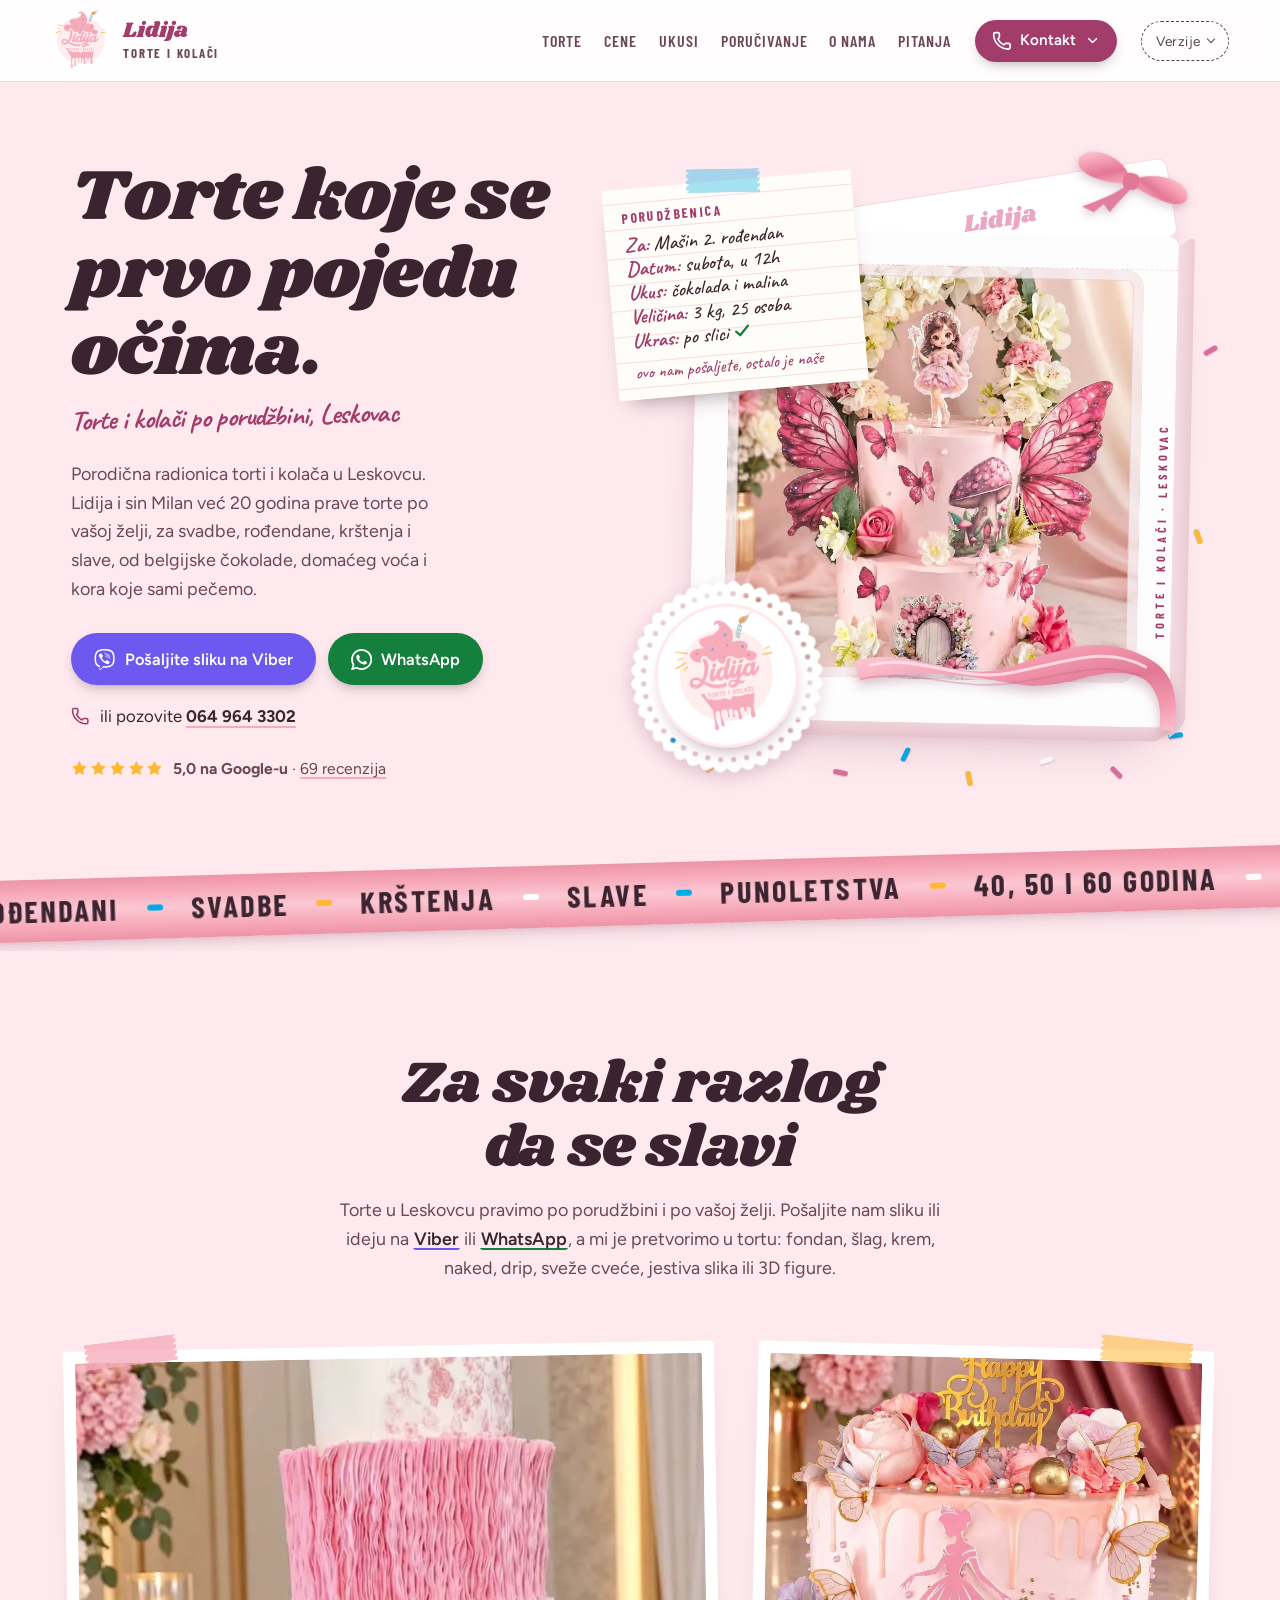
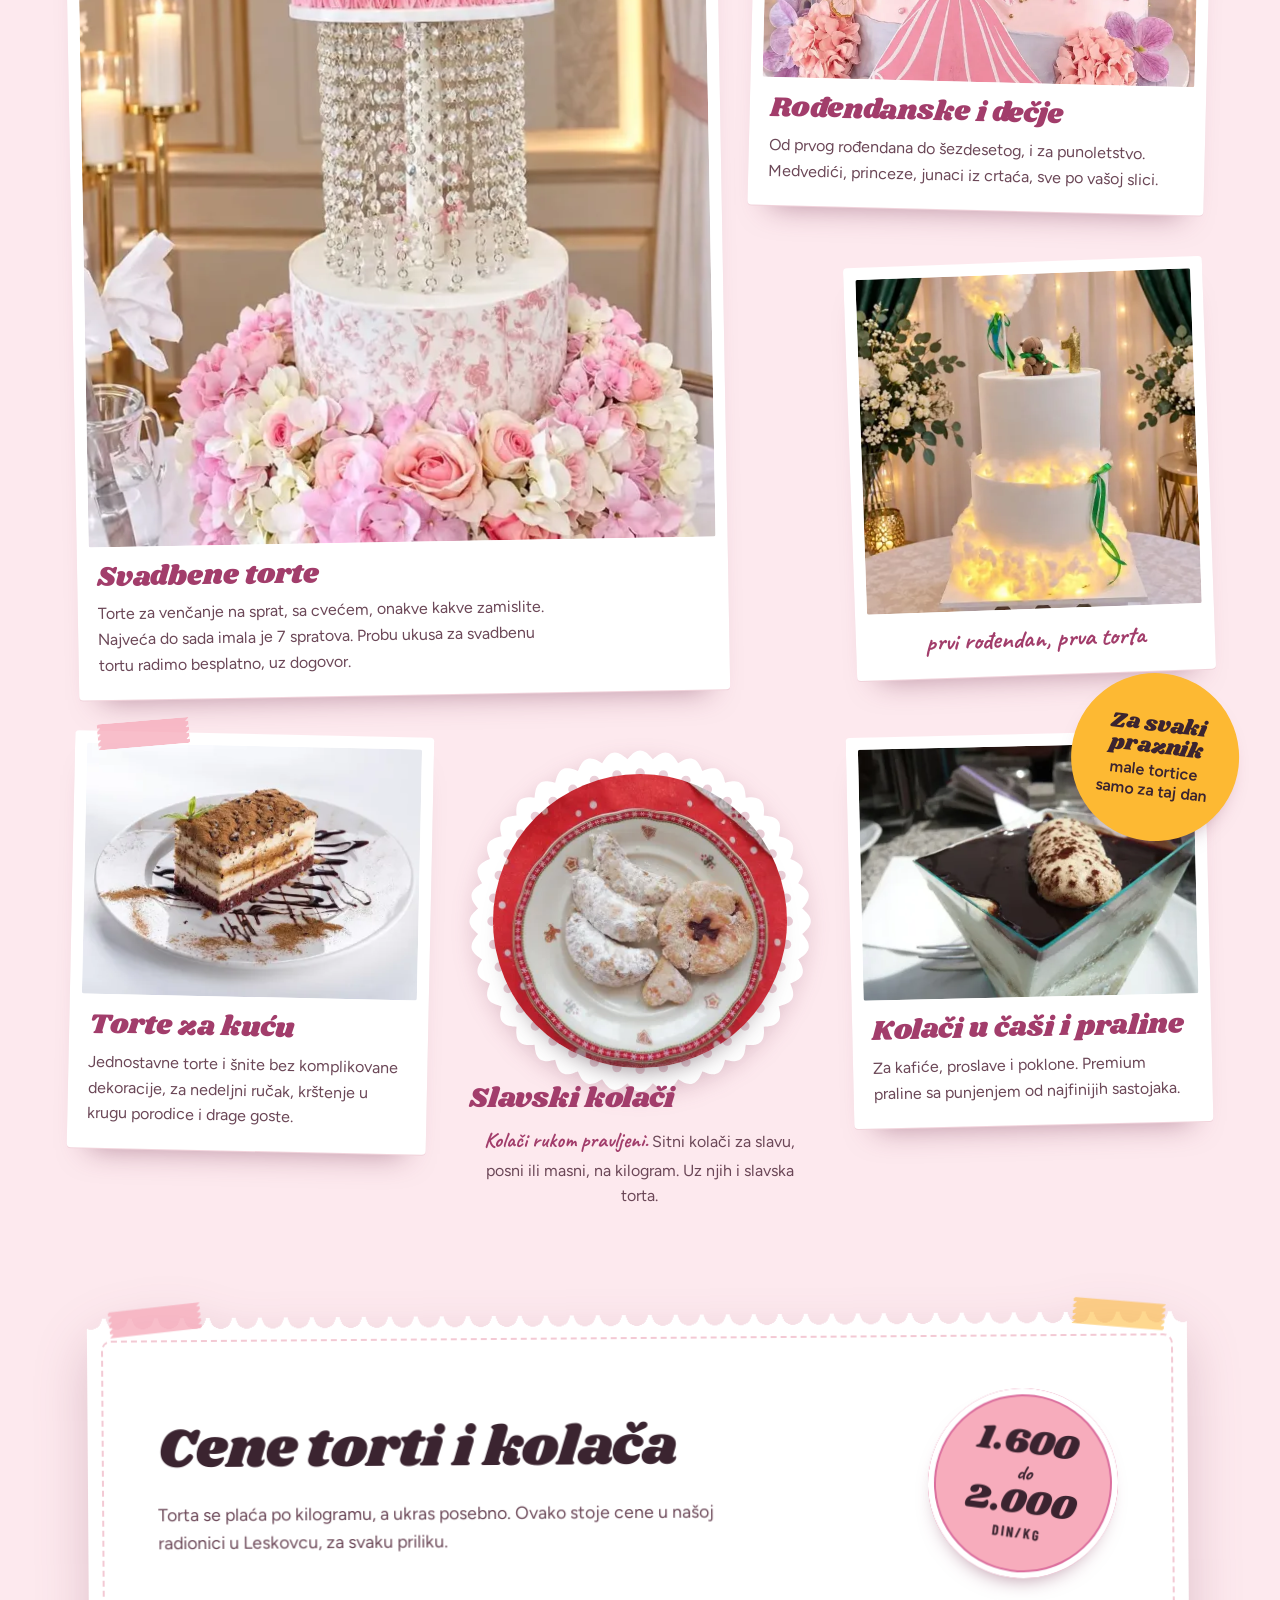
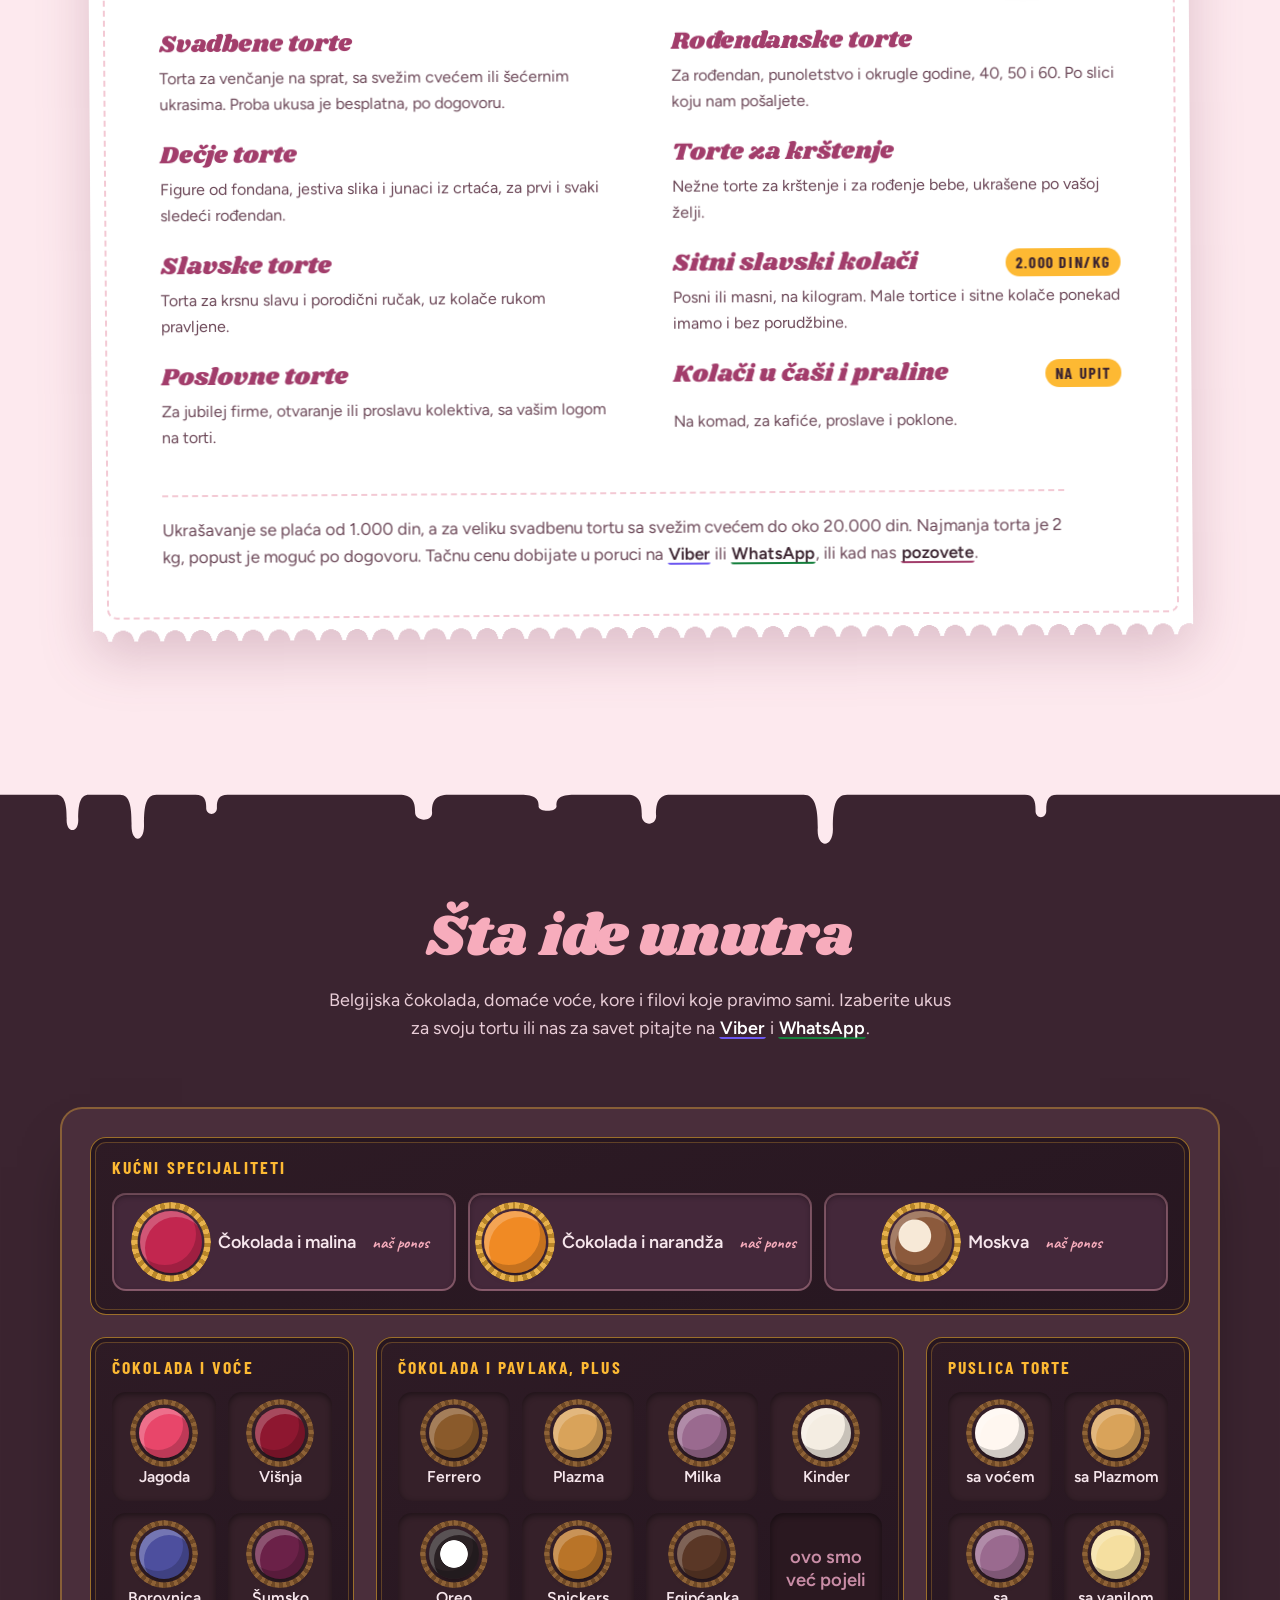
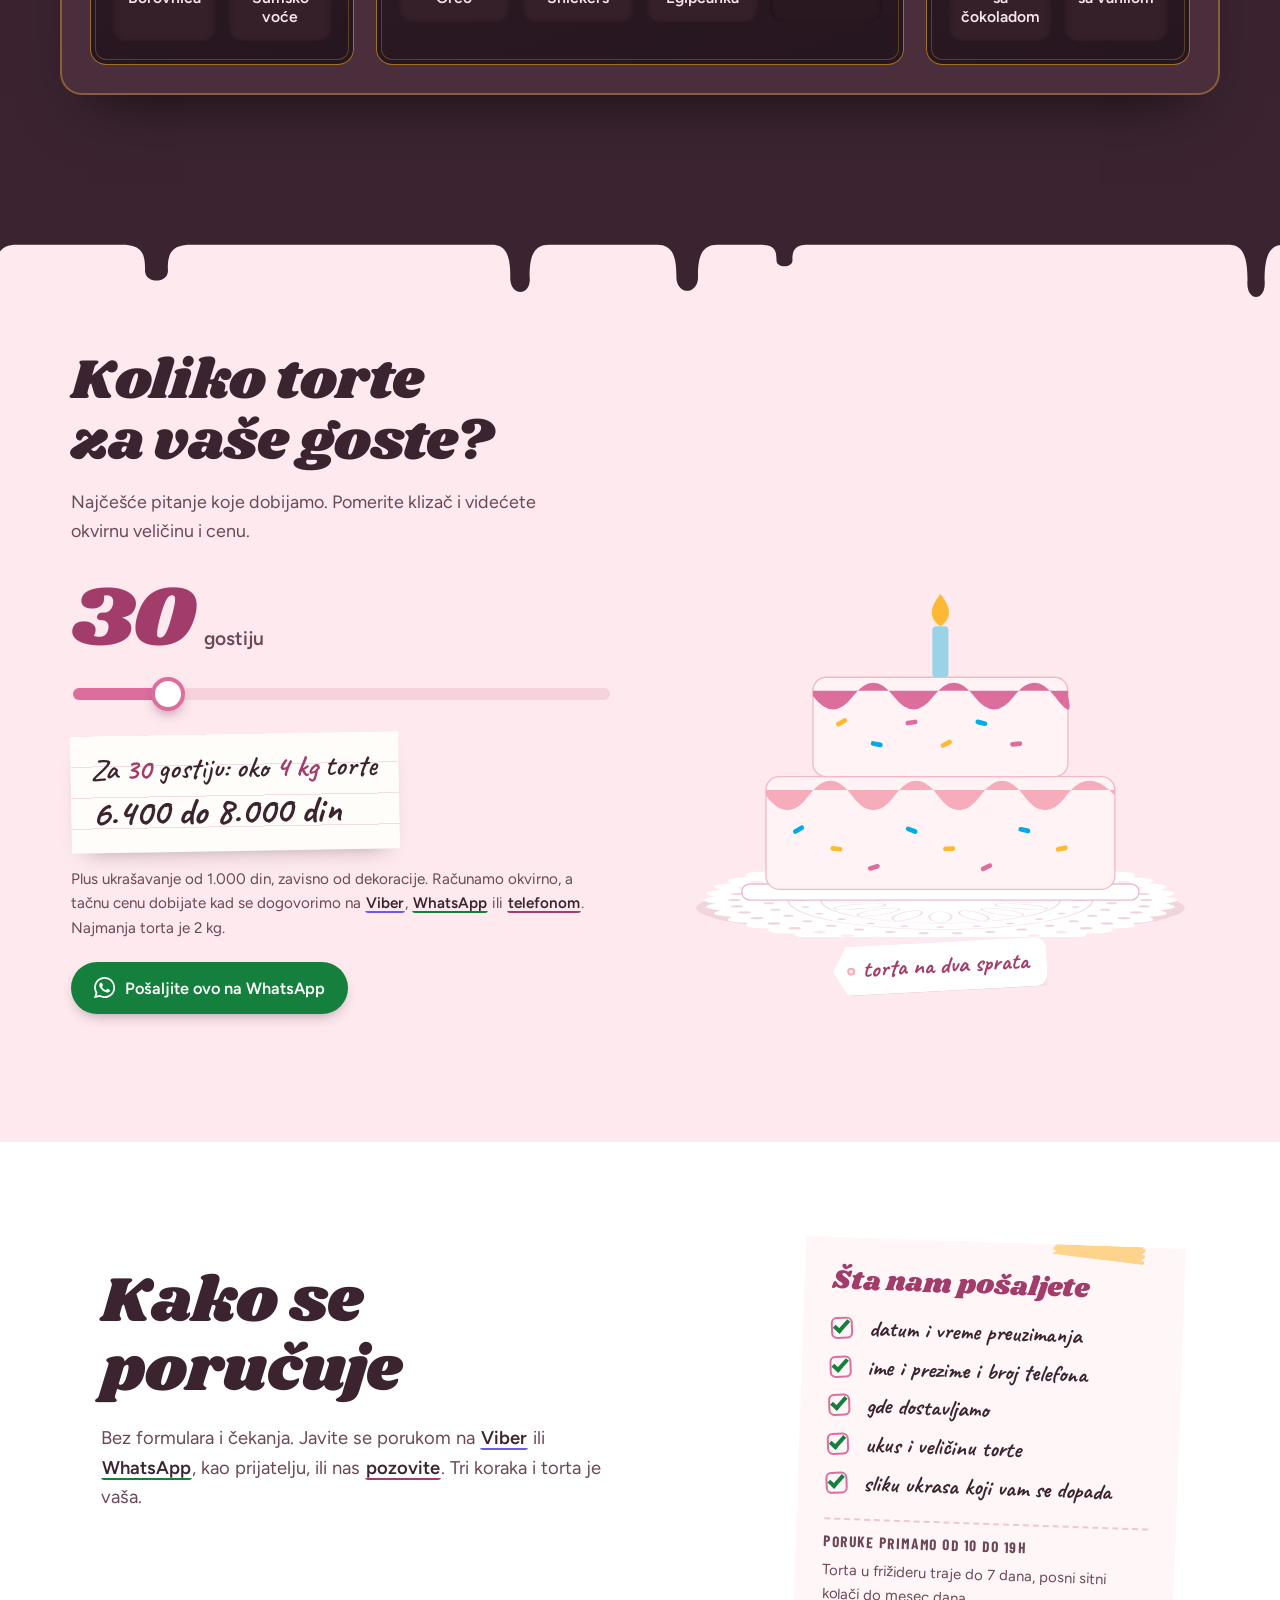
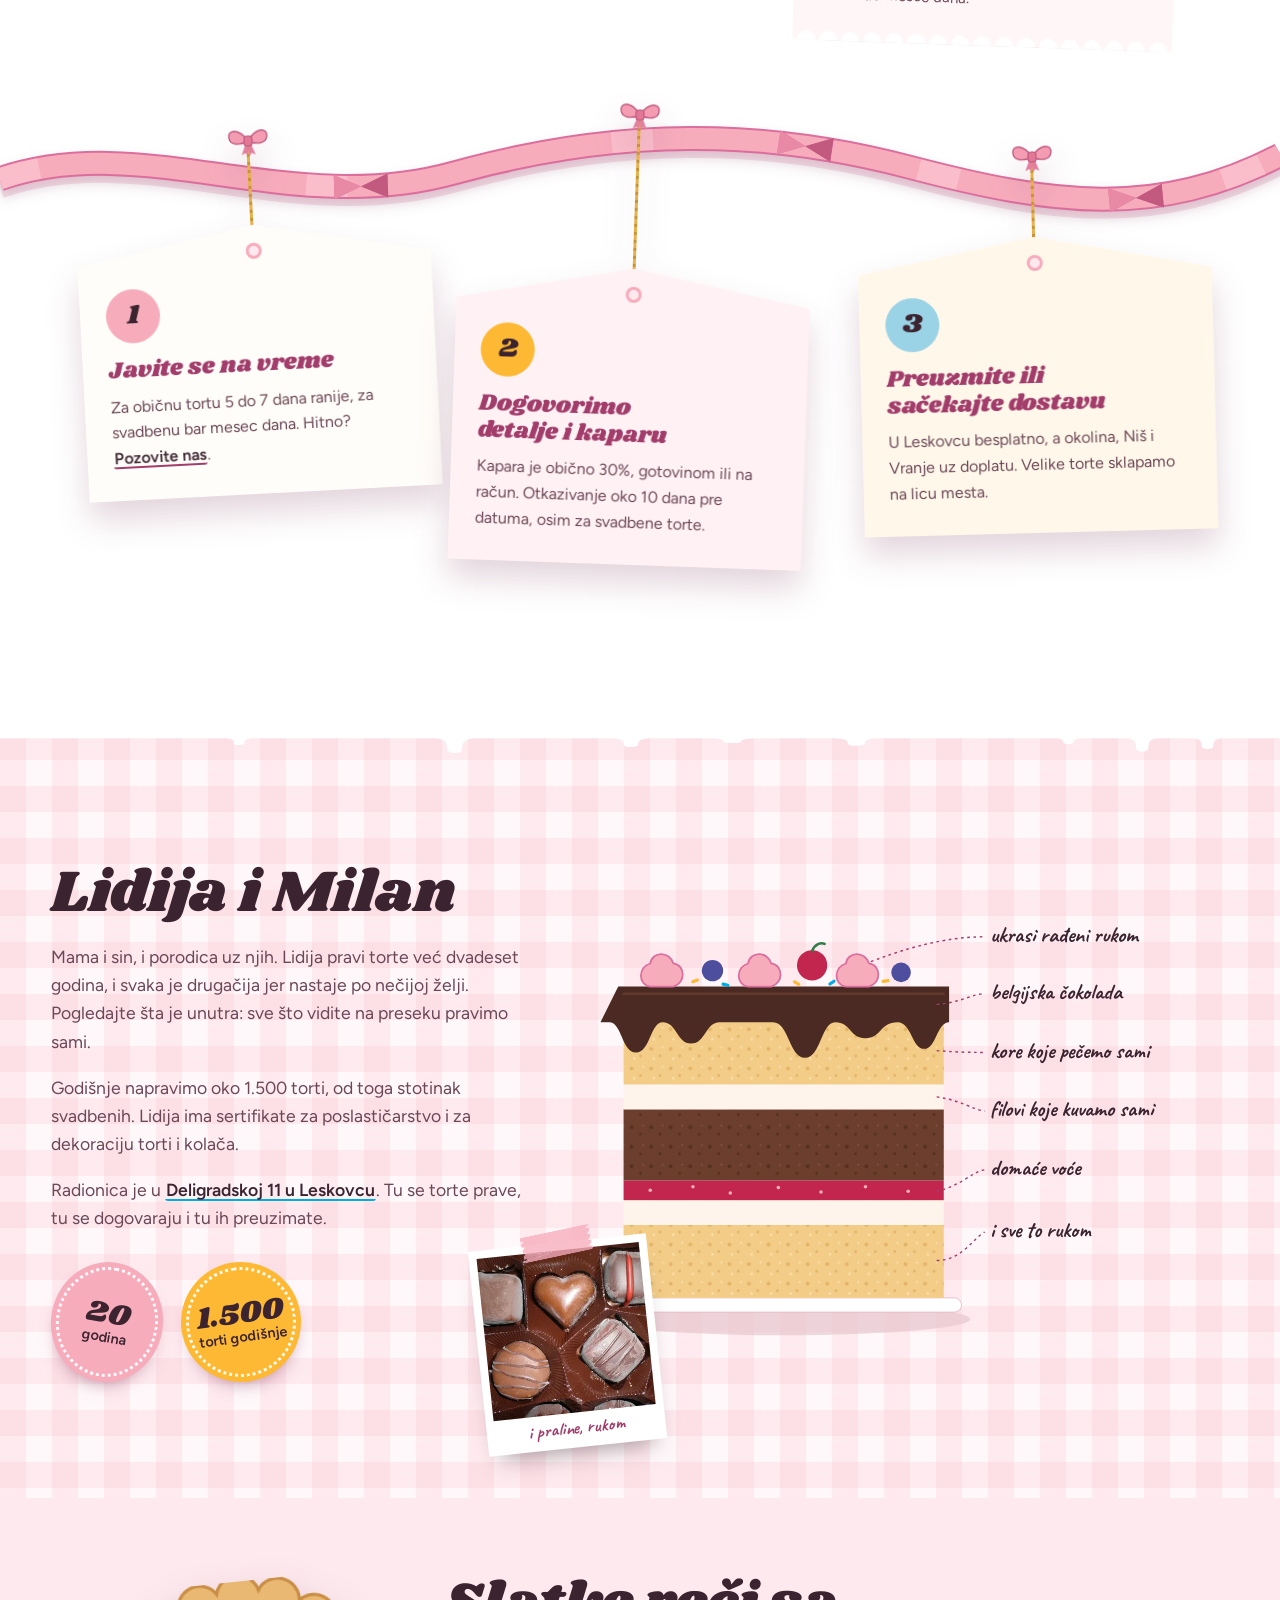
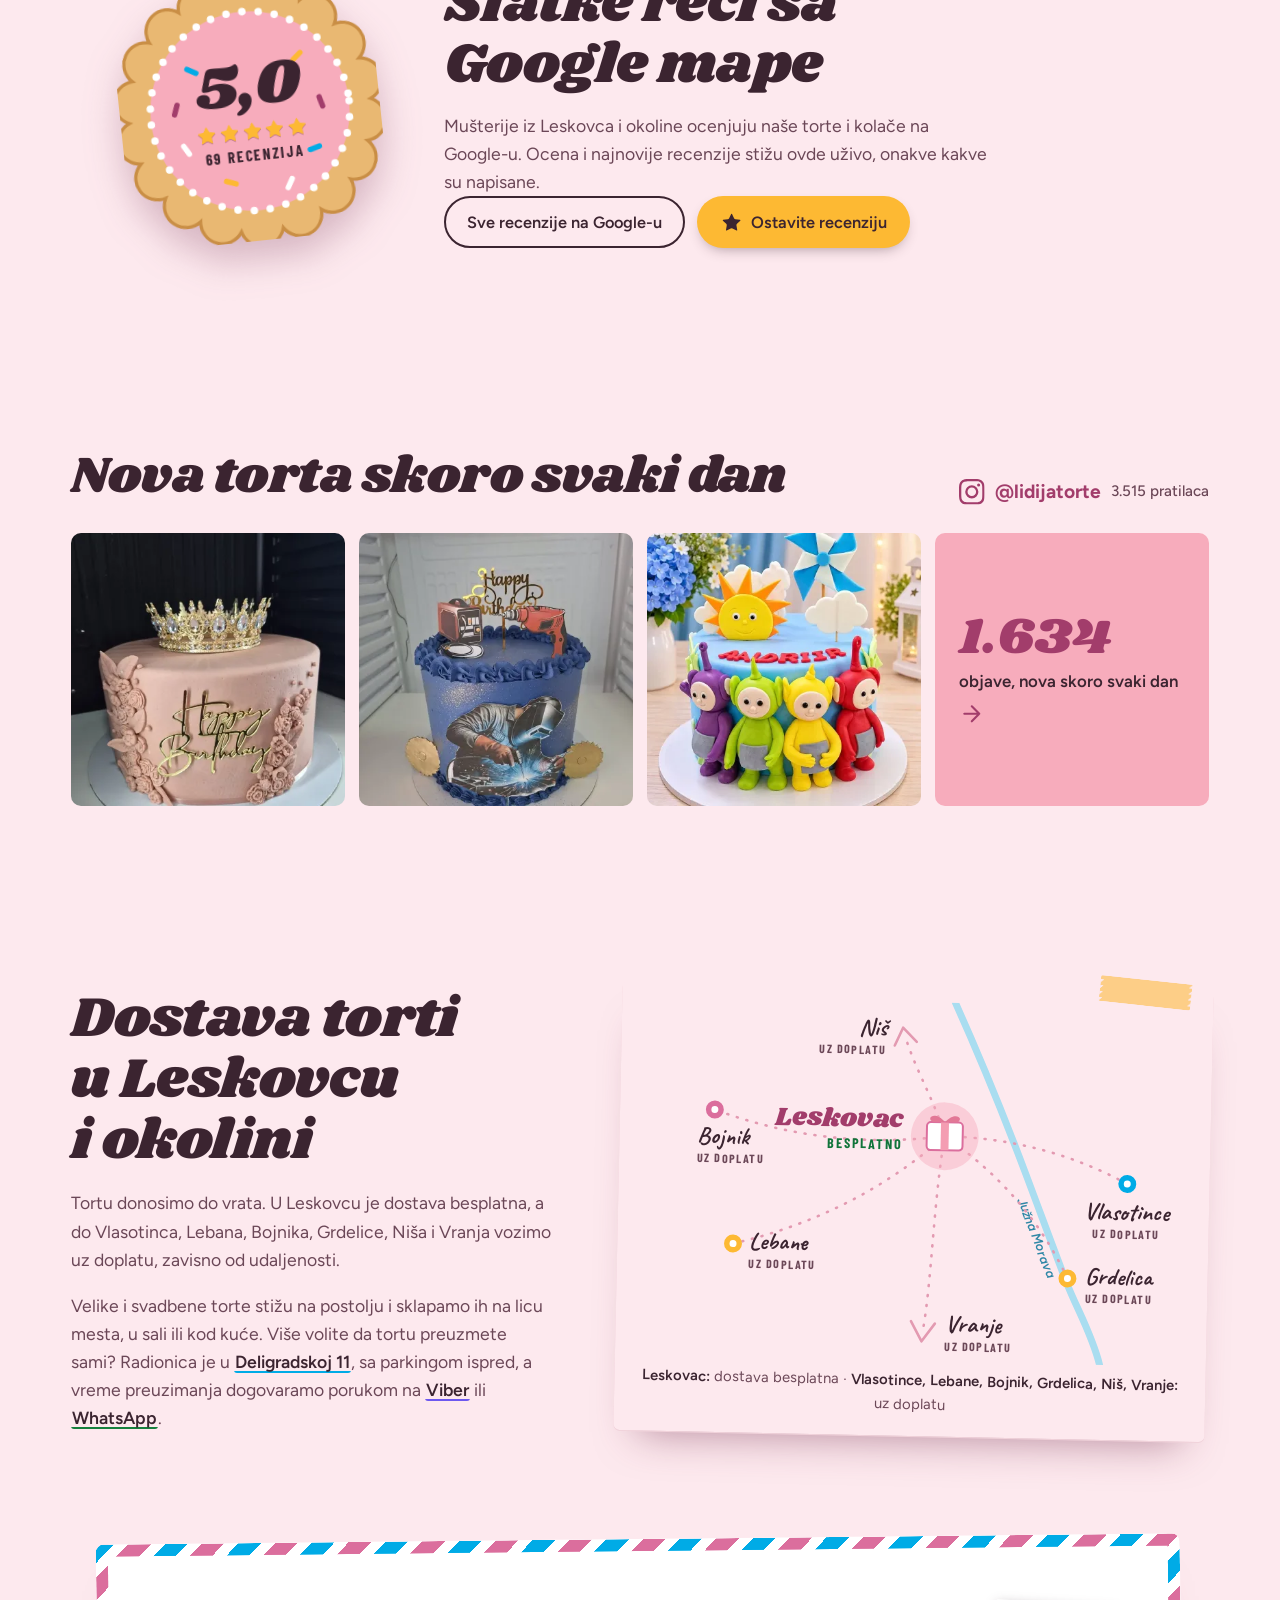
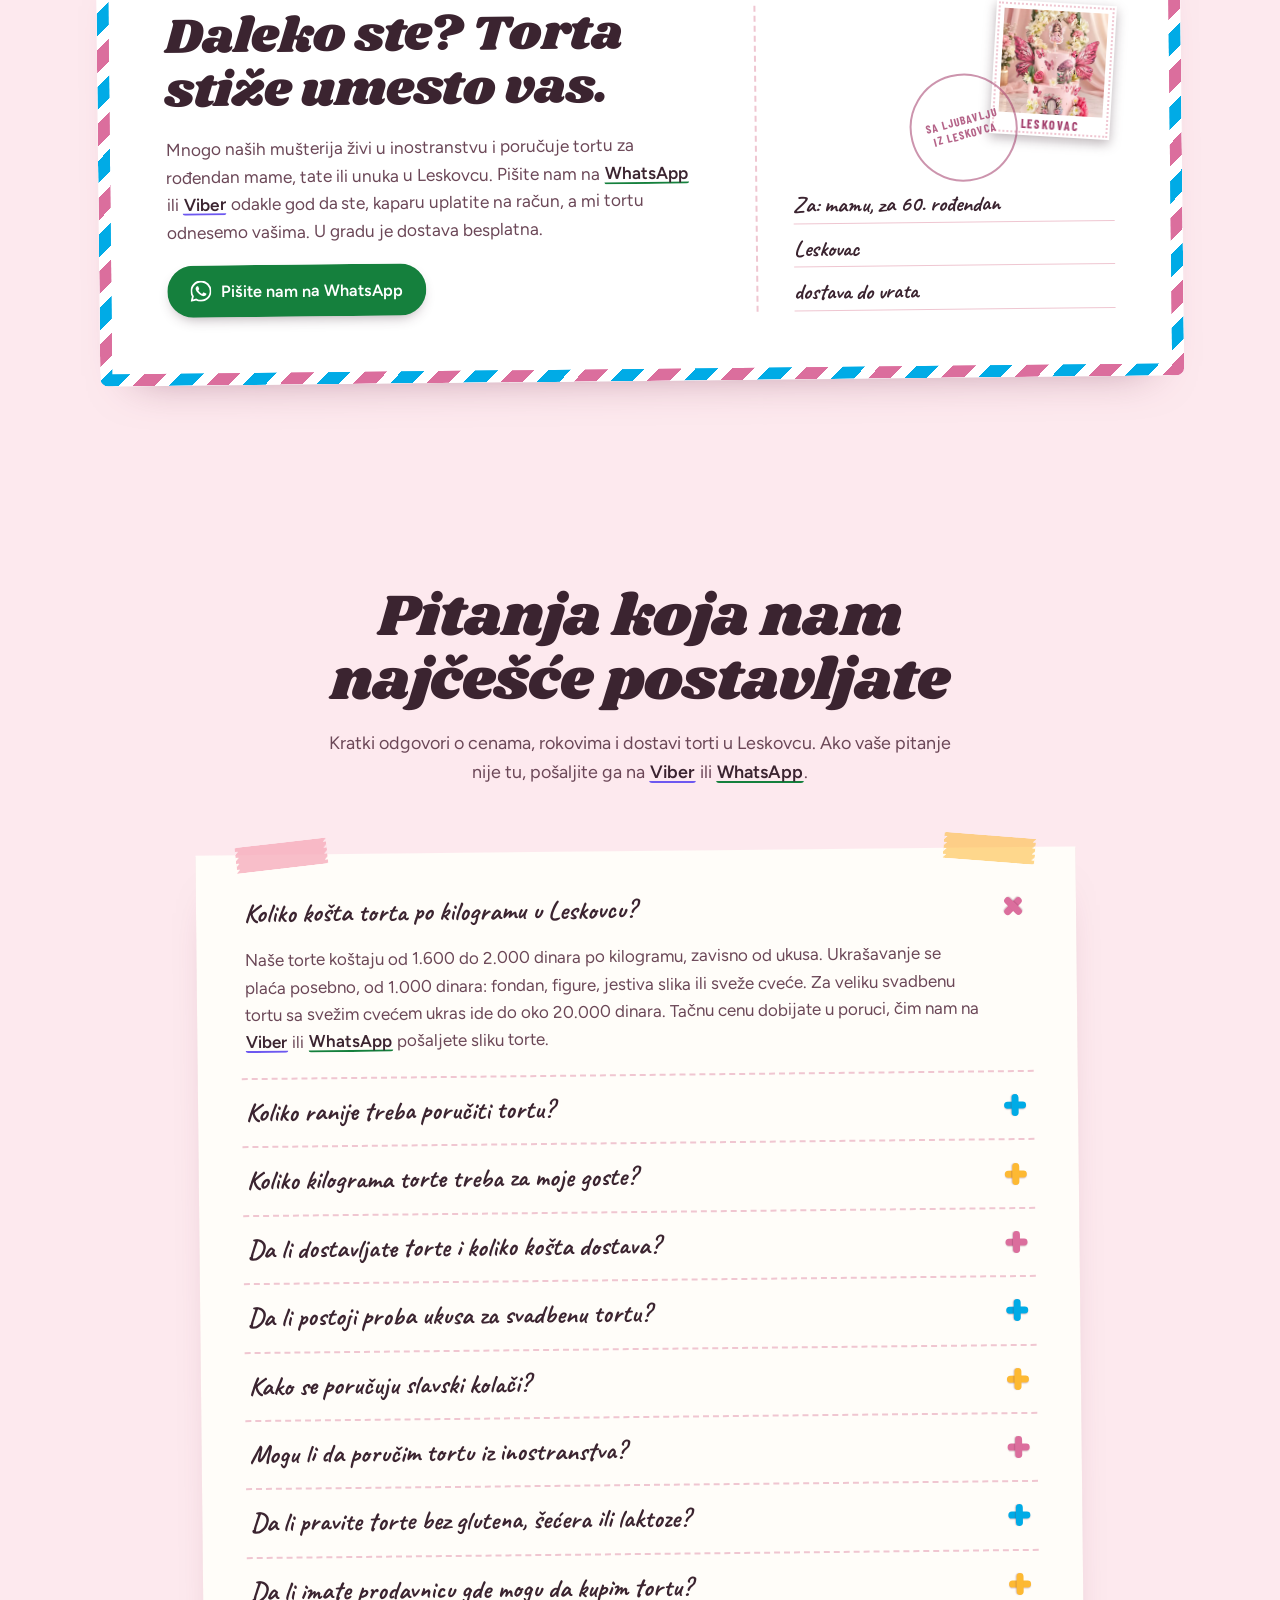
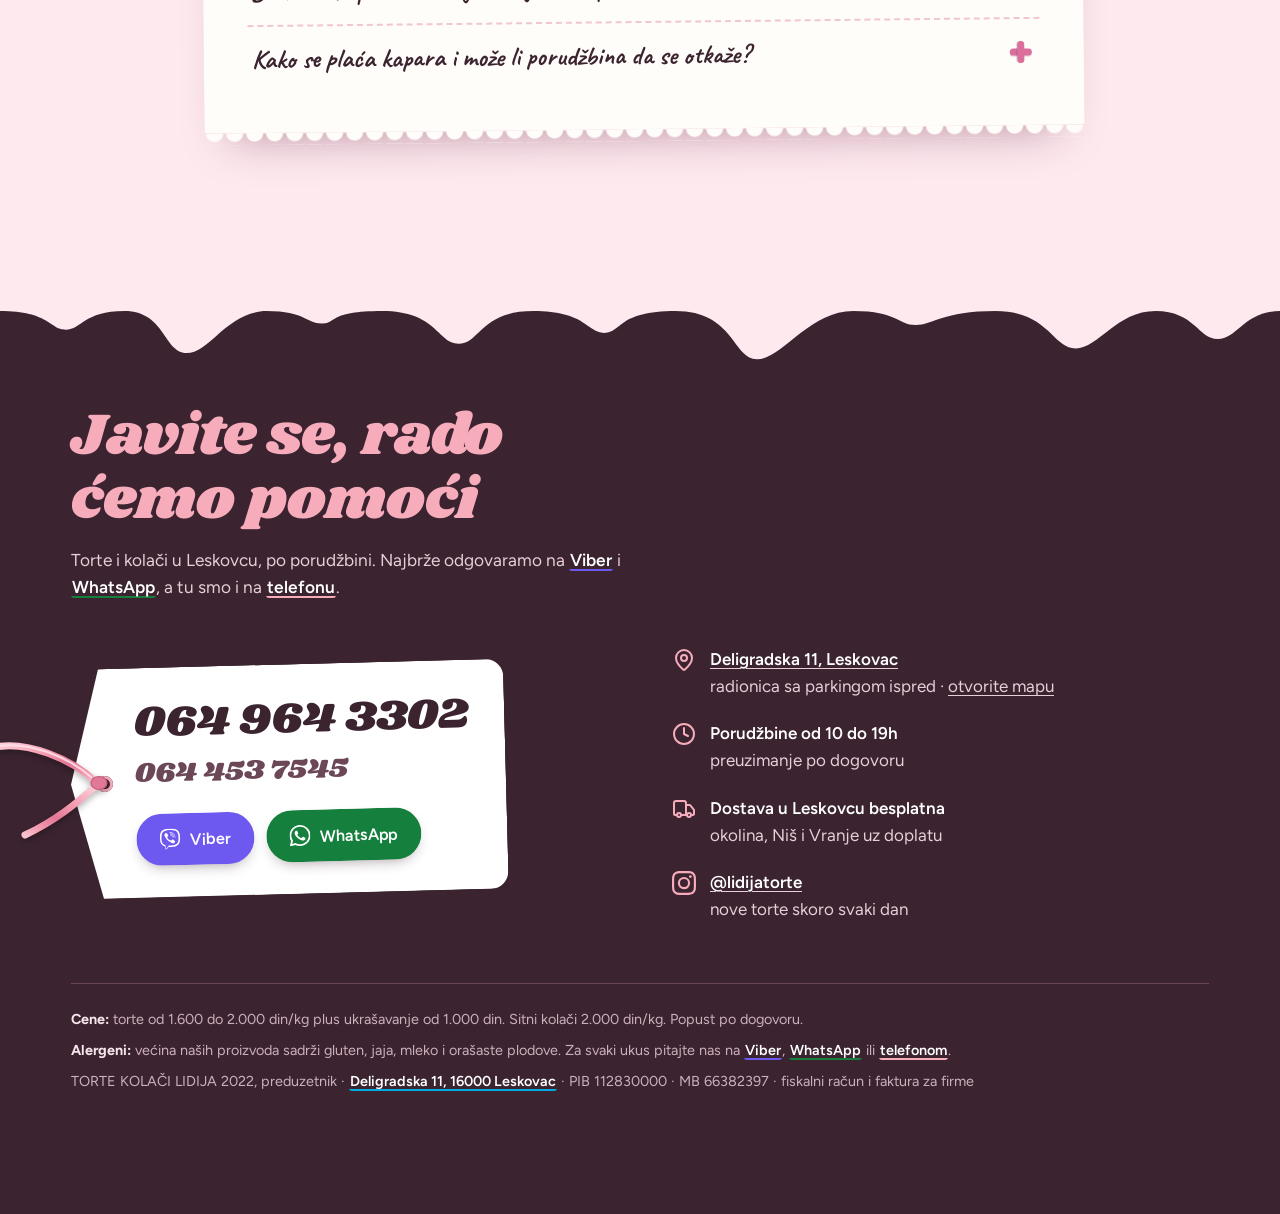
==== index.html @ b97bb69d "Initial client preview of the Lidija Torte i Kolaci site Static home page for a family cake workshop" ====
<!doctype html>
<html lang="sr-Latn">
<head>
<meta charset="utf-8">
<meta name="viewport" content="width=device-width, initial-scale=1">
<title>Torte i kolači Leskovac, svadbene i rođendanske | Lidija</title>
<meta name="description" content="Torte i kolači po porudžbini u Leskovcu: svadbene, rođendanske i dečje torte, torte za krštenje, slavski kolači. Od 1.600 din/kg. Viber, WhatsApp, poziv.">
<meta name="robots" content="noindex, nofollow"><!-- preview on github.io; at launch restore: index, follow, max-image-preview:large, max-snippet:-1, max-video-preview:-1 -->
<!-- SITE_URL: replace https://lidijatorteikolaci.rs/ everywhere once the domain is bought -->
<link rel="canonical" href="https://lidijatorteikolaci.rs/">
<meta name="theme-color" content="#F7ACBC">
<link rel="icon" href="assets/logo.svg" type="image/svg+xml">
<meta property="og:type" content="website">
<meta property="og:site_name" content="Lidija Torte i Kolači">
<meta property="og:url" content="https://lidijatorteikolaci.rs/">
<meta property="og:title" content="Torte i kolači u Leskovcu · Lidija Torte i Kolači">
<meta property="og:description" content="Torte koje se prvo pojedu očima. Svadbene, rođendanske i dečje torte, slavski kolači. Poručite na Viber, WhatsApp ili telefonom.">
<meta property="og:image" content="https://lidijatorteikolaci.rs/assets/img/og-lidija.webp">
<meta property="og:image:width" content="1200">
<meta property="og:image:height" content="630">
<meta property="og:image:alt" content="Torta sa vilom i ružama u otvorenoj kutiji, logo Lidija Torte i Kolači">
<meta property="og:locale" content="sr_RS">
<meta name="twitter:card" content="summary_large_image">
<link rel="preconnect" href="https://fonts.googleapis.com">
<link rel="preconnect" href="https://fonts.gstatic.com" crossorigin>
<link href="https://fonts.googleapis.com/css2?family=Barlow+Condensed:wght@600;700&family=Caveat:wght@500;700&family=Figtree:wght@400;500;600;700&family=Shrikhand&display=swap" rel="stylesheet">
<link rel="preload" as="image" href="assets/img/torta-vila.webp" imagesrcset="assets/img/torta-vila-400.webp 400w, assets/img/torta-vila-800.webp 800w, assets/img/torta-vila.webp 1080w" imagesizes="(max-width: 640px) 69vw, (max-width: 900px) 596px, 416px" fetchpriority="high">
<link rel="stylesheet" href="styles.css">
<link rel="stylesheet" href="assets/verzije.css">
<script>if (!matchMedia("(prefers-reduced-motion: reduce)").matches) document.documentElement.classList.add("js");</script>
<script type="application/ld+json">
{
 "@context": "https://schema.org",
 "@graph": [
  {
   "@type": "WebSite",
   "@id": "https://lidijatorteikolaci.rs/#website",
   "url": "https://lidijatorteikolaci.rs/",
   "name": "Lidija Torte i Kolači",
   "inLanguage": "sr-Latn",
   "publisher": {
    "@id": "https://lidijatorteikolaci.rs/#bakery"
   }
  },
  {
   "@type": "Bakery",
   "@id": "https://lidijatorteikolaci.rs/#bakery",
   "name": "Lidija Torte i Kolači",
   "url": "https://lidijatorteikolaci.rs/",
   "logo": "https://lidijatorteikolaci.rs/assets/logo.svg",
   "image": [
    "https://lidijatorteikolaci.rs/assets/img/torta-vila.webp",
    "https://lidijatorteikolaci.rs/assets/img/torta-svadbena.webp",
    "https://lidijatorteikolaci.rs/assets/img/og-lidija.webp"
   ],
   "description": "Porodična radionica torti i kolača u Leskovcu. Svadbene, rođendanske, dečje torte i torte za krštenje po porudžbini, slavski sitni kolači rukom pravljeni, kolači u čaši i praline.",
   "slogan": "Torte koje se prvo pojedu očima.",
   "telephone": "+381649643302",
   "contactPoint": [
    {
     "@type": "ContactPoint",
     "telephone": "+381649643302",
     "contactType": "customer service",
     "availableLanguage": "sr"
    },
    {
     "@type": "ContactPoint",
     "telephone": "+381644537545",
     "contactType": "customer service",
     "availableLanguage": "sr"
    }
   ],
   "address": {
    "@type": "PostalAddress",
    "streetAddress": "Deligradska 11",
    "postalCode": "16000",
    "addressLocality": "Leskovac",
    "addressCountry": "RS"
   },
   "geo": {
    "@type": "GeoCoordinates",
    "latitude": 42.9936566,
    "longitude": 21.9416443
   },
   "hasMap": "https://maps.app.goo.gl/dDkkH5vAay5kTJHv6",
   "areaServed": [
    {
     "@type": "City",
     "name": "Leskovac"
    },
    {
     "@type": "City",
     "name": "Vlasotince"
    },
    {
     "@type": "City",
     "name": "Lebane"
    },
    {
     "@type": "City",
     "name": "Bojnik"
    },
    {
     "@type": "City",
     "name": "Grdelica"
    },
    {
     "@type": "City",
     "name": "Niš"
    },
    {
     "@type": "City",
     "name": "Vranje"
    }
   ],
   "priceRange": "RSD 1.600 - 2.000 po kg",
   "currenciesAccepted": "RSD",
   "paymentAccepted": "Gotovina, uplata na račun",
   "servesCuisine": "Torte i kolači",
   "makesOffer": [
    {
     "@type": "Offer",
     "itemOffered": {
      "@type": "Product",
      "name": "Svadbene torte",
      "description": "Torte za venčanje na sprat, sa svežim cvećem, uz besplatnu probu ukusa po dogovoru."
     },
     "priceSpecification": {
      "@type": "UnitPriceSpecification",
      "priceCurrency": "RSD",
      "minPrice": 1600,
      "maxPrice": 2000,
      "unitCode": "KGM",
      "unitText": "kg"
     }
    },
    {
     "@type": "Offer",
     "itemOffered": {
      "@type": "Product",
      "name": "Rođendanske torte",
      "description": "Torte za rođendan, punoletstvo i okrugle rođendane, po slici koju pošaljete."
     },
     "priceSpecification": {
      "@type": "UnitPriceSpecification",
      "priceCurrency": "RSD",
      "minPrice": 1600,
      "maxPrice": 2000,
      "unitCode": "KGM",
      "unitText": "kg"
     }
    },
    {
     "@type": "Offer",
     "itemOffered": {
      "@type": "Product",
      "name": "Dečje torte",
      "description": "Torte sa figurama od fondana i jestivom slikom, za prvi i svaki sledeći rođendan."
     },
     "priceSpecification": {
      "@type": "UnitPriceSpecification",
      "priceCurrency": "RSD",
      "minPrice": 1600,
      "maxPrice": 2000,
      "unitCode": "KGM",
      "unitText": "kg"
     }
    },
    {
     "@type": "Offer",
     "itemOffered": {
      "@type": "Product",
      "name": "Torte za krštenje i rođenje bebe",
      "description": "Torte za krštenje, rođenje bebe i porodična slavlja."
     },
     "priceSpecification": {
      "@type": "UnitPriceSpecification",
      "priceCurrency": "RSD",
      "minPrice": 1600,
      "maxPrice": 2000,
      "unitCode": "KGM",
      "unitText": "kg"
     }
    },
    {
     "@type": "Offer",
     "itemOffered": {
      "@type": "Product",
      "name": "Slavske torte",
      "description": "Torte za krsnu slavu i porodične proslave."
     },
     "priceSpecification": {
      "@type": "UnitPriceSpecification",
      "priceCurrency": "RSD",
      "minPrice": 1600,
      "maxPrice": 2000,
      "unitCode": "KGM",
      "unitText": "kg"
     }
    },
    {
     "@type": "Offer",
     "itemOffered": {
      "@type": "Product",
      "name": "Sitni slavski kolači",
      "description": "Sitni kolači za slavu, posni ili masni, rukom pravljeni, na kilogram."
     },
     "priceSpecification": {
      "@type": "UnitPriceSpecification",
      "priceCurrency": "RSD",
      "minPrice": 2000,
      "maxPrice": 2000,
      "unitCode": "KGM",
      "unitText": "kg"
     }
    }
   ],
   "sameAs": [
    "https://www.instagram.com/lidijatorte/",
    "https://maps.app.goo.gl/dDkkH5vAay5kTJHv6"
   ]
  }
 ]
}
</script>
</head>
<body>
<svg width="0" height="0" style="position:absolute" aria-hidden="true">
  <symbol id="i-viber" viewBox="0 0 24 24"><path fill="currentColor" d="M11.4 0C9.473.028 5.333.344 3.02 2.467 1.302 4.187.696 6.7.633 9.817.57 12.933.488 18.776 6.12 20.36h.003l-.004 2.416s-.037.977.61 1.177c.777.242 1.234-.5 1.98-1.302.407-.44.972-1.084 1.397-1.58 3.85.326 6.812-.416 7.15-.525.776-.252 5.176-.816 5.892-6.657.74-6.02-.36-9.83-2.34-11.546-.596-.55-3.006-2.3-8.375-2.323 0 0-.395-.025-1.037-.017zm.058 1.693c.545-.004.88.017.88.017 4.542.02 6.717 1.388 7.222 1.846 1.675 1.435 2.53 4.868 1.906 9.897v.002c-.604 4.878-4.174 5.184-4.832 5.395-.28.09-2.882.737-6.153.524 0 0-2.436 2.94-3.197 3.704-.12.12-.26.167-.352.144-.13-.033-.166-.188-.165-.414l.02-4.018c-4.762-1.32-4.485-6.292-4.43-8.895.054-2.604.543-4.738 1.996-6.173 1.96-1.773 5.474-2.018 7.11-2.03zm.38 2.602c-.167 0-.303.135-.304.302 0 .167.133.303.3.305 1.624.01 2.946.537 4.028 1.592 1.073 1.046 1.62 2.468 1.633 4.334.002.167.14.3.307.3.166-.002.3-.138.3-.304-.014-1.984-.618-3.596-1.816-4.764-1.19-1.16-2.692-1.753-4.447-1.765zm-3.96.695c-.19-.032-.4.005-.616.117l-.01.002c-.43.247-.816.562-1.146.932-.002.004-.006.004-.008.008-.267.323-.42.638-.46.948-.008.046-.01.093-.007.14 0 .136.022.27.065.4l.013.01c.135.48.473 1.276 1.205 2.604.42.768.903 1.5 1.446 2.186.27.344.56.673.87.984l.132.132c.31.308.64.6.984.87.686.543 1.418 1.027 2.186 1.447 1.328.733 2.126 1.07 2.604 1.206l.01.014c.13.042.265.064.402.063.046.002.092 0 .138-.008.31-.036.627-.19.948-.46.004 0 .003-.002.008-.005.37-.33.683-.72.93-1.148l.003-.01c.225-.432.15-.842-.18-1.12-.004 0-.698-.58-1.037-.83-.36-.255-.73-.492-1.113-.71-.51-.285-1.032-.106-1.248.174l-.447.564c-.23.283-.657.246-.657.246-3.12-.796-3.955-3.955-3.955-3.955s-.037-.426.248-.656l.563-.448c.277-.215.456-.737.17-1.248-.217-.383-.454-.756-.71-1.115-.25-.34-.826-1.033-.83-1.035-.137-.165-.31-.265-.502-.297zm4.49.88c-.158.002-.29.124-.3.282-.01.167.115.312.282.324 1.16.085 2.017.466 2.645 1.15.63.688.93 1.524.906 2.57-.002.168.13.306.3.31.166.003.305-.13.31-.297.025-1.175-.334-2.193-1.067-2.994-.74-.81-1.777-1.253-3.05-1.346h-.024zm.463 1.63c-.16.002-.29.127-.3.287-.008.167.12.31.288.32.523.028.875.175 1.113.422.24.245.388.62.416 1.164.01.167.15.295.318.287.167-.008.295-.15.287-.317-.03-.644-.215-1.178-.58-1.557-.367-.378-.893-.574-1.52-.607h-.018z"/></symbol>
  <symbol id="i-wa" viewBox="0 0 24 24"><path fill="currentColor" d="M17.472 14.382c-.297-.149-1.758-.867-2.03-.967-.273-.099-.471-.148-.67.15-.197.297-.767.966-.94 1.164-.173.199-.347.223-.644.075-.297-.15-1.255-.463-2.39-1.475-.883-.788-1.48-1.761-1.653-2.059-.173-.297-.018-.458.13-.606.134-.133.298-.347.446-.52.149-.174.198-.298.298-.497.099-.198.05-.371-.025-.52-.075-.149-.669-1.612-.916-2.207-.242-.579-.487-.5-.669-.51-.173-.008-.371-.01-.57-.01-.198 0-.52.074-.792.372-.272.297-1.04 1.016-1.04 2.479 0 1.462 1.065 2.875 1.213 3.074.149.198 2.096 3.2 5.077 4.487.709.306 1.262.489 1.694.625.712.227 1.36.195 1.871.118.571-.085 1.758-.719 2.006-1.413.248-.694.248-1.289.173-1.413-.074-.124-.272-.198-.57-.347m-5.421 7.403h-.004a9.87 9.87 0 01-5.031-1.378l-.361-.214-3.741.982.998-3.648-.235-.374a9.86 9.86 0 01-1.51-5.26c.001-5.45 4.436-9.884 9.888-9.884 2.64 0 5.122 1.03 6.988 2.898a9.825 9.825 0 012.893 6.994c-.003 5.45-4.437 9.884-9.885 9.884m8.413-18.297A11.815 11.815 0 0012.05 0C5.495 0 .16 5.335.157 11.892c0 2.096.547 4.142 1.588 5.945L.057 24l6.305-1.654a11.882 11.882 0 005.683 1.448h.005c6.554 0 11.89-5.335 11.893-11.893a11.821 11.821 0 00-3.48-8.413Z"/></symbol>
  <symbol id="i-ig" viewBox="0 0 24 24"><path fill="currentColor" d="M7.03.084c-1.277.06-2.149.264-2.911.563-.789.308-1.458.72-2.123 1.388S.92 3.372.616 4.162c-.296.764-.496 1.637-.552 2.914C.008 8.354-.005 8.765.001 12.024c.006 3.258.02 3.667.083 4.947.06 1.277.264 2.148.563 2.911.308.789.72 1.457 1.388 2.123.668.665 1.336 1.074 2.128 1.38.763.295 1.636.496 2.914.552 1.277.056 1.688.069 4.946.063 3.258-.006 3.668-.021 4.948-.082 1.28-.06 2.147-.265 2.91-.563.789-.309 1.458-.72 2.123-1.388.665-.668 1.075-1.338 1.38-2.128.295-.764.496-1.636.552-2.913.056-1.28.069-1.69.063-4.948-.006-3.258-.021-3.667-.082-4.946-.06-1.28-.264-2.149-.563-2.912-.309-.789-.72-1.457-1.388-2.123C21.298 1.33 20.628.921 19.838.617 19.074.321 18.202.12 16.924.064 15.647.009 15.236-.005 11.977.001 8.718.008 8.31.021 7.03.084m.14 21.693c-1.17-.05-1.805-.245-2.229-.408-.56-.216-.96-.477-1.382-.895-.422-.418-.681-.819-.9-1.378-.164-.423-.362-1.058-.417-2.228-.06-1.265-.072-1.644-.079-4.848-.007-3.204.005-3.583.06-4.848.05-1.169.246-1.805.408-2.228.216-.561.476-.96.895-1.382.419-.422.818-.681 1.378-.9.423-.165 1.058-.361 2.227-.417 1.266-.06 1.645-.072 4.848-.079 3.204-.007 3.584.005 4.85.06 1.168.051 1.805.245 2.227.408.561.216.96.476 1.382.895.422.42.682.818.9 1.379.166.421.362 1.056.417 2.226.06 1.266.074 1.645.08 4.848.005 3.203-.006 3.584-.061 4.848-.051 1.17-.245 1.806-.408 2.23-.216.56-.476.96-.896 1.38-.419.422-.818.682-1.378.9-.422.165-1.058.362-2.226.418-1.266.06-1.645.072-4.85.079-3.204.007-3.582-.006-4.848-.061M16.953 5.586a1.44 1.44 0 1 0 1.437-1.442 1.44 1.44 0 0 0-1.437 1.442M5.839 12.012a6.162 6.162 0 1 0 12.323-.024 6.162 6.162 0 0 0-12.323.024M8 12.008a4 4 0 1 1 4.008 3.992A4 4 0 0 1 8 12.008"/></symbol>
  <symbol id="i-phone" viewBox="0 0 24 24"><path fill="none" stroke="currentColor" stroke-width="2" stroke-linecap="round" stroke-linejoin="round" d="M13.832 16.568a1 1 0 0 0 1.213-.303l.355-.465A2 2 0 0 1 17 15h3a2 2 0 0 1 2 2v3a2 2 0 0 1-2 2A18 18 0 0 1 2 4a2 2 0 0 1 2-2h3a2 2 0 0 1 2 2v3a2 2 0 0 1-.8 1.6l-.468.351a1 1 0 0 0-.292 1.233 14 14 0 0 0 6.392 6.384"/></symbol>
  <symbol id="i-pin" viewBox="0 0 24 24"><g fill="none" stroke="currentColor" stroke-width="2" stroke-linecap="round" stroke-linejoin="round"><path d="M20 10c0 4.993-5.539 10.193-7.399 11.799a1 1 0 0 1-1.202 0C9.539 20.193 4 14.993 4 10a8 8 0 0 1 16 0"/><circle cx="12" cy="10" r="3"/></g></symbol>
  <symbol id="i-clock" viewBox="0 0 24 24"><g fill="none" stroke="currentColor" stroke-width="2" stroke-linecap="round" stroke-linejoin="round"><circle cx="12" cy="12" r="10"/><path d="M12 6v6l4 2"/></g></symbol>
  <symbol id="i-truck" viewBox="0 0 24 24"><g fill="none" stroke="currentColor" stroke-width="2" stroke-linecap="round" stroke-linejoin="round"><path d="M14 18V6a2 2 0 0 0-2-2H4a2 2 0 0 0-2 2v11a1 1 0 0 0 1 1h2"/><path d="M15 18H9"/><path d="M19 18h2a1 1 0 0 0 1-1v-3.65a1 1 0 0 0-.22-.624l-3.48-4.35A1 1 0 0 0 17.52 8H14"/><circle cx="17" cy="18" r="2"/><circle cx="7" cy="18" r="2"/></g></symbol>
  <symbol id="i-star" viewBox="0 0 24 24"><path fill="currentColor" d="M11.525 2.295a.53.53 0 0 1 .95 0l2.31 4.679a2.123 2.123 0 0 0 1.595 1.16l5.166.756a.53.53 0 0 1 .294.904l-3.736 3.638a2.123 2.123 0 0 0-.611 1.878l.882 5.14a.53.53 0 0 1-.771.56l-4.618-2.428a2.122 2.122 0 0 0-1.973 0L6.396 21.01a.53.53 0 0 1-.77-.56l.881-5.139a2.122 2.122 0 0 0-.611-1.879L2.16 9.795a.53.53 0 0 1 .294-.906l5.165-.755a2.122 2.122 0 0 0 1.597-1.16z"/></symbol>
  <symbol id="i-check" viewBox="0 0 24 24"><path fill="none" stroke="currentColor" stroke-width="3" stroke-linecap="round" stroke-linejoin="round" d="M4 12.5l5 5L20 6"/></symbol>
  <symbol id="i-arrow" viewBox="0 0 24 24"><path fill="none" stroke="currentColor" stroke-width="2" stroke-linecap="round" stroke-linejoin="round" d="M5 12h14M12 5l7 7-7 7"/></symbol>
  <symbol id="i-chev" viewBox="0 0 24 24"><path fill="none" stroke="currentColor" stroke-width="2.5" stroke-linecap="round" stroke-linejoin="round" d="m6 9 6 6 6-6"/></symbol>
  <defs>
    <path id="drip-a" d="M0 0H1440V20H1189C1179 20 1177 27 1177 37C1178 48 1164 48 1165 37C1165 27 1163 20 1153 20H953C939 20 937 35 937 57C938 81 918 81 920 57C920 35 917 20 904 20H754C741 20 738 29 738 42C740 56 721 56 722 42C722 29 719 20 706 20H646C629 20 626 25 626 32C628 40 604 40 606 32C606 25 602 20 586 20H505C489 20 486 28 486 39C488 51 466 51 467 39C467 28 464 20 449 20H256C246 20 244 26 244 34C245 44 231 44 232 34C232 26 230 20 220 20H176C164 20 162 33 162 53C163 75 147 75 148 53C148 33 146 20 135 20H100C90 20 88 31 88 47C89 64 74 64 75 47C75 31 73 20 63 20H0Z"/>
    <path id="drip-b" d="M0 0H1440V20H1365C1351 20 1348 29 1348 43C1349 57 1329 57 1330 43C1330 29 1327 20 1313 20H1285C1272 20 1269 33 1269 51C1271 71 1252 71 1254 51C1254 33 1251 20 1238 20H868C856 20 854 25 854 33C855 41 839 41 840 33C840 25 838 20 826 20H788C774 20 771 31 771 47C772 65 751 65 752 47C752 31 749 20 735 20H640C626 20 623 31 623 48C625 66 605 66 606 48C606 31 603 20 590 20H325C308 20 305 28 305 41C307 55 283 55 285 41C285 28 282 20 265 20H172C157 20 154 29 154 41C156 55 135 55 136 41C136 29 133 20 119 20H88C75 20 72 32 72 49C74 68 55 68 56 49C56 32 53 20 40 20H0Z"/>
  </defs>
</svg>

<a class="skip" href="#sadrzaj">Preskoči na sadržaj</a>

<header class="top" id="top">
  <a class="brand" href="#top" aria-label="Lidija Torte i Kolači, početak strane">
    <img src="assets/logo.svg" alt="" width="64" height="66" class="brand-logo">
    <span class="brand-name">Lidija <em>Torte i Kolači</em></span>
  </a>
  <nav class="nav" aria-label="Glavna navigacija">
    <a href="#torte">Torte</a>
    <a href="#cene">Cene</a>
    <a href="#ukusi">Ukusi</a>
    <a href="#porucivanje">Poručivanje</a>
    <a href="#o-nama">O nama</a>
    <a href="#pitanja">Pitanja</a>
  </nav>
  <div class="cmenu" id="cmenu">
    <button class="btn btn-sm btn-contact" type="button" aria-expanded="false" aria-controls="cmenu-pop">
      <svg aria-hidden="true"><use href="#i-phone"/></svg><span>Kontakt</span><svg class="chev" aria-hidden="true"><use href="#i-chev"/></svg>
    </button>
    <div class="cmenu-pop" id="cmenu-pop">
      <svg class="cm-drip" viewBox="0 0 1440 90" preserveAspectRatio="none" aria-hidden="true"><use href="#drip-b"/></svg>
      <a class="cm cm-call" href="tel:+381649643302" data-burst><span class="cm-ic"><svg aria-hidden="true"><use href="#i-phone"/></svg></span><span><b>Pozovite</b>064 964 3302</span></a>
      <a class="cm cm-wa" href="https://wa.me/381649643302" data-burst><span class="cm-ic"><svg aria-hidden="true"><use href="#i-wa"/></svg></span><span><b>WhatsApp</b>pišite nam poruku</span></a>
      <a class="cm cm-viber" href="viber://chat?number=%2B381649643302" data-burst><span class="cm-ic"><svg aria-hidden="true"><use href="#i-viber"/></svg></span><span><b>Viber</b>pošaljite sliku torte</span></a>
      <p class="cm-note">Poruke primamo od 10 do 19h</p>
    </div>
  </div>
  <details class="vsw"><summary>Verzije</summary><div class="vsw-pop"><p>Verzije dizajna</p><a href="index.html" aria-current="page"><b>Glavna</b>Kutija sa mašnom</a><a href="verzije/v1-slatka-radnja/index.html"><b>V1</b>Slatka radnja</a><a href="verzije/v2-slatki-trenuci/index.html"><b>V2</b>Slatki trenuci</a><a href="verzije/v3-rukom-pravljeno/index.html"><b>V3</b>Rukom pravljeno</a></div></details>
</header>

<main id="sadrzaj">

<!-- HERO: the box -->
<section class="hero" id="pocetak" aria-labelledby="hero-title">
  <div class="hero-copy">
    <h1 id="hero-title">Torte koje se prvo pojedu očima. <span class="h1-sub">Torte i kolači po porudžbini, Leskovac</span></h1>
    <p class="lead">Porodična radionica torti i kolača u Leskovcu. Lidija i sin Milan već 20 godina prave torte po vašoj želji, za svadbe, rođendane, krštenja i slave, od belgijske čokolade, domaćeg voća i kora koje sami pečemo.</p>
    <div class="actions">
      <a class="btn btn-viber" href="viber://chat?number=%2B381649643302" data-burst>
        <svg aria-hidden="true"><use href="#i-viber"/></svg><span>Pošaljite sliku na Viber</span>
      </a>
      <a class="btn btn-wa" href="https://wa.me/381649643302" data-burst>
        <svg aria-hidden="true"><use href="#i-wa"/></svg><span>WhatsApp</span>
      </a>
    </div>
    <a class="call-link" href="tel:+381649643302"><svg aria-hidden="true"><use href="#i-phone"/></svg><span>ili pozovite <b>064 964 3302</b></span></a>
    <a class="proof" href="https://maps.app.goo.gl/dDkkH5vAay5kTJHv6" rel="noopener" target="_blank">
      <span class="stars" aria-hidden="true"><svg><use href="#i-star"/></svg><svg><use href="#i-star"/></svg><svg><use href="#i-star"/></svg><svg><use href="#i-star"/></svg><svg><use href="#i-star"/></svg></span>
      <span><strong>5,0 na Google-u</strong> · <u>69 recenzija</u></span>
    </a>
  </div>

  <div class="box-stage intro" id="box-stage">
    <div class="lid" aria-hidden="true"><span>Lidija</span></div>
    <div class="box" id="box">
      <div class="box-lid"></div>
      <figure class="box-window">
        <img src="assets/img/torta-vila.webp" srcset="assets/img/torta-vila-400.webp 400w, assets/img/torta-vila-800.webp 800w, assets/img/torta-vila.webp 1080w" sizes="(max-width: 640px) 69vw, (max-width: 900px) 596px, 416px" width="1080" height="1080" alt="Torta na dva sprata sa vilom, leptirima i ružama, iz radionice Lidija" fetchpriority="high">
        <span class="sheen" aria-hidden="true"></span>
      </figure>
      <div class="ribbons" aria-hidden="true">
        <span class="ribbon ribbon-v"></span>
        <span class="ribbon ribbon-h"></span>
      </div>
      <svg class="bow" viewBox="0 0 220 150" aria-hidden="true">
        <defs>
          <linearGradient id="satin" x1="0" y1="0" x2="1" y2="1">
            <stop offset="0" stop-color="#FCD3DC"/><stop offset=".35" stop-color="#F49DB2"/><stop offset=".62" stop-color="#E27896"/><stop offset=".85" stop-color="#F49DB2"/><stop offset="1" stop-color="#FAC1CE"/>
          </linearGradient>
          <linearGradient id="satin-r" x1="1" y1="0" x2="0" y2="1">
            <stop offset="0" stop-color="#FCD3DC"/><stop offset=".35" stop-color="#F49DB2"/><stop offset=".62" stop-color="#E27896"/><stop offset=".85" stop-color="#F49DB2"/><stop offset="1" stop-color="#FAC1CE"/>
          </linearGradient>
        </defs>
        <g class="bow-tail bow-tail-l"><path d="M104 84 C 92 108, 78 124, 58 146 L 80 146 L 88 128 L 98 140 C 104 120, 108 104, 112 88 Z" fill="#DE7193" stroke="#C25A80" stroke-width="1.5"/></g>
        <g class="bow-tail bow-tail-r"><path d="M116 84 C 128 108, 142 124, 162 146 L 140 146 L 132 128 L 122 140 C 116 120, 112 104, 108 88 Z" fill="#E27F9E" stroke="#C25A80" stroke-width="1.5"/></g>
        <g class="bow-loop bow-loop-l"><path d="M106 70 C 80 30, 22 18, 14 46 C 8 70, 40 92, 104 80 Z" fill="url(#satin)" stroke="#C25A80" stroke-width="1.5"/><path d="M98 70 C 76 46, 40 36, 28 50" fill="none" stroke="#FFE3EA" stroke-width="4" stroke-linecap="round" opacity=".8"/><path d="M104 79 C 70 84, 40 76, 30 64" fill="none" stroke="#C25A80" stroke-width="2.5" stroke-linecap="round" opacity=".45"/></g>
        <g class="bow-loop bow-loop-r"><path d="M114 70 C 140 30, 198 18, 206 46 C 212 70, 180 92, 116 80 Z" fill="url(#satin-r)" stroke="#C25A80" stroke-width="1.5"/><path d="M122 70 C 144 46, 180 36, 192 50" fill="none" stroke="#FFE3EA" stroke-width="4" stroke-linecap="round" opacity=".8"/><path d="M116 79 C 150 84, 180 76, 190 64" fill="none" stroke="#C25A80" stroke-width="2.5" stroke-linecap="round" opacity=".45"/></g>
        <rect class="bow-knot" x="95" y="59" width="30" height="32" rx="11" fill="#E27896" stroke="#C25A80" stroke-width="1.5"/>
        <path class="bow-knot" d="M101 66 C 106 63, 114 63, 119 66" fill="none" stroke="#FFE3EA" stroke-width="3" stroke-linecap="round"/>
      </svg>
      <p class="box-print" aria-hidden="true">Torte i kolači · Leskovac</p>
      <span class="seal-doily" aria-hidden="true"></span>
      <div class="seal" aria-hidden="true"><img src="assets/logo.svg" alt="" width="120" height="123"></div>
    </div>

    <div class="slip" aria-label="Primer porudžbine">
      <span class="tape" aria-hidden="true"></span>
      <p class="slip-title">Porudžbenica</p>
      <ul>
        <li><b>Za:</b> Mašin 2. rođendan</li>
        <li><b>Datum:</b> subota, u 12h</li>
        <li><b>Ukus:</b> čokolada i malina</li>
        <li><b>Veličina:</b> 3 kg, 25 osoba</li>
        <li><b>Ukras:</b> po slici <svg class="tick" aria-hidden="true"><use href="#i-check"/></svg></li>
      </ul>
      <p class="slip-note">ovo nam pošaljete, ostalo je naše</p>
    </div>
    <svg class="loose" viewBox="0 0 420 130" aria-hidden="true">
      <path d="M4 40 C 70 18, 120 70, 190 44 S 300 10, 350 40 C 372 54, 380 84, 372 120 L 356 118 C 360 90, 352 66, 334 58 C 290 40, 250 76, 192 66 S 76 46, 10 62 Z" fill="url(#satin)"/>
      <path d="M22 44 C 80 30, 124 66, 190 52 S 296 22, 340 46" fill="none" stroke="#FFE3EA" stroke-width="3.5" stroke-linecap="round" opacity=".85"/>
      <path d="M12 60 C 78 46, 120 76, 192 64 S 290 40, 334 56" fill="none" stroke="#C25A80" stroke-width="2" stroke-linecap="round" opacity=".3"/>
    </svg>
    <svg class="lid-bow" viewBox="0 0 220 150" aria-hidden="true">
      <path d="M106 74 C 84 40, 30 40, 22 62 C 16 82, 50 96, 104 84 Z" fill="url(#satin)"/>
      <path d="M114 74 C 146 52, 196 58, 200 80 C 204 100, 170 104, 116 86 Z" fill="url(#satin-r)"/>
      <path d="M104 86 C 90 104, 70 118, 44 136 L 64 140 L 76 124 L 88 134 C 96 118, 104 104, 112 90 Z" fill="#E27F9E"/>
      <rect x="96" y="66" width="26" height="26" rx="10" fill="#E27896"/>
    </svg>
    <div class="sprinkles" id="sprinkles" aria-hidden="true"></div>
    <div class="landed" aria-hidden="true">
      <i style="left:8%;top:93%;background:#00ABE6;rotate:24deg"></i><i style="left:14%;top:97%;background:#FDB933;rotate:-38deg"></i><i style="left:36%;top:98%;background:#DB6E9D;rotate:12deg"></i><i style="left:47%;top:95%;background:#00ABE6;rotate:-64deg"></i><i style="left:58%;top:99%;background:#FDB933;rotate:80deg"></i><i style="left:71%;top:96%;background:#FFFFFF;rotate:-20deg"></i><i style="left:83%;top:98%;background:#DB6E9D;rotate:46deg"></i><i style="left:93%;top:92%;background:#00ABE6;rotate:-8deg"></i><i style="left:97%;top:60%;background:#FDB933;rotate:70deg"></i><i style="left:99%;top:30%;background:#DB6E9D;rotate:-30deg"></i>
    </div>
  </div>
</section>

<!-- Occasions ribbon -->
<div class="band-wrap"><div class="band" aria-label="Prilike za koje pravimo torte">
  <div class="band-track">
    <span>Rođendani</span><i></i><span>Svadbe</span><i></i><span>Krštenja</span><i></i><span>Slave</span><i></i><span>Punoletstva</span><i></i><span>40, 50 i 60 godina</span><i></i><span>Rođenje bebe</span><i></i><span>Poslovne proslave</span><i></i>
    <span aria-hidden="true">Rođendani</span><i></i><span aria-hidden="true">Svadbe</span><i></i><span aria-hidden="true">Krštenja</span><i></i><span aria-hidden="true">Slave</span><i></i><span aria-hidden="true">Punoletstva</span><i></i><span aria-hidden="true">40, 50 i 60 godina</span><i></i><span aria-hidden="true">Rođenje bebe</span><i></i><span aria-hidden="true">Poslovne proslave</span><i></i>
  </div>
</div></div>

<!-- What we make -->
<section class="make" id="torte" aria-labelledby="make-title">
  <div class="section-head">
    <h2 id="make-title">Za svaki razlog da se slavi</h2>
    <p>Torte u Leskovcu pravimo po porudžbini i po vašoj želji. Pošaljite nam sliku ili ideju na <a class="ln ln-viber" href="viber://chat?number=%2B381649643302">Viber</a> ili <a class="ln ln-wa" href="https://wa.me/381649643302">WhatsApp</a>, a mi je pretvorimo u tortu: fondan, šlag, krem, naked, drip, sveže cveće, jestiva slika ili 3D figure.</p>
  </div>

  <div class="collage">
    <figure class="print p-wedding reveal">
      <span class="tape t-l" aria-hidden="true"></span>
      <img src="assets/img/torta-svadbena.webp" srcset="assets/img/torta-svadbena-400.webp 400w, assets/img/torta-svadbena-800.webp 800w, assets/img/torta-svadbena.webp 1080w" sizes="(max-width: 640px) 88vw, (max-width: 900px) 821px, 633px" width="1080" height="1080" loading="lazy" alt="Svadbena torta na sprat sa roze ukrasima, kristalnim stubom i ružama, radionica Lidija iz Leskovca">
      <figcaption>
        <h3>Svadbene torte</h3>
        <p>Torte za venčanje na sprat, sa cvećem, onakve kakve zamislite. Najveća do sada imala je 7 spratova. Probu ukusa za svadbenu tortu radimo besplatno, uz dogovor.</p>
      </figcaption>
    </figure>

    <figure class="print p-birthday reveal">
      <span class="tape t-r" aria-hidden="true"></span>
      <img src="assets/img/torta-princeza.webp" srcset="assets/img/torta-princeza-400.webp 400w, assets/img/torta-princeza-800.webp 800w, assets/img/torta-princeza.webp 1080w" sizes="(max-width: 640px) 88vw, (max-width: 900px) 818px, 434px" width="1080" height="1080" loading="lazy" alt="Roze rođendanska torta sa princezom, leptirima i cvetovima">
      <figcaption>
        <h3>Rođendanske i dečje</h3>
        <p>Od prvog rođendana do šezdesetog, i za punoletstvo. Medvedići, princeze, junaci iz crtaća, sve po vašoj slici.</p>
      </figcaption>
    </figure>

    <figure class="print p-first reveal">
      <img src="assets/img/torta-prvi-rodjendan.webp" srcset="assets/img/torta-prvi-rodjendan-400.webp 400w, assets/img/torta-prvi-rodjendan-800.webp 800w, assets/img/torta-prvi-rodjendan.webp 1080w" sizes="(max-width: 640px) 68vw, (max-width: 900px) 392px, 340px" width="1080" height="1080" loading="lazy" alt="Bela torta za prvi rođendan sa medvedićem i brojem jedan">
      <figcaption class="hand">prvi rođendan, prva torta</figcaption>
    </figure>

    <figure class="print p-home reveal">
      <span class="tape t-l" aria-hidden="true"></span>
      <img src="assets/img/torta-snit.webp" srcset="assets/img/torta-snit-400.webp 400w, assets/img/torta-snit-800.webp 800w, assets/img/torta-snit.webp 1200w" sizes="(max-width: 640px) 87vw, (max-width: 900px) 385px, 334px" width="1200" height="816" loading="lazy" alt="Parče slojevite čokoladne torte na belom tanjiru">
      <figcaption>
        <h3>Torte za kuću</h3>
        <p>Jednostavne torte i šnite bez komplikovane dekoracije, za nedeljni ručak, krštenje u krugu porodice i drage goste.</p>
      </figcaption>
    </figure>

    <figure class="print p-cookies reveal">
      <span class="doily" aria-hidden="true"></span>
      <img src="assets/img/kolaci-slavski.webp" srcset="assets/img/kolaci-slavski-400.webp 400w, assets/img/kolaci-slavski-800.webp 800w, assets/img/kolaci-slavski.webp 1200w" sizes="(max-width: 640px) 68vw, (max-width: 900px) 331px, 289px" width="1200" height="900" loading="lazy" alt="Sitni slavski kolači posuti šećerom u prahu na tanjiru">
      <figcaption>
        <h3>Slavski kolači</h3>
        <p><span class="hand-inline">Kolači rukom pravljeni.</span> Sitni kolači za slavu, posni ili masni, na kilogram. Uz njih i slavska torta.</p>
      </figcaption>
    </figure>

    <figure class="print p-cups reveal">
      <span class="tape t-r" aria-hidden="true"></span>
      <img src="assets/img/kolac-u-casi.webp" srcset="assets/img/kolac-u-casi-400.webp 400w, assets/img/kolac-u-casi-800.webp 800w, assets/img/kolac-u-casi.webp 1200w" sizes="(max-width: 640px) 88vw, (max-width: 900px) 386px, 334px" width="1200" height="900" loading="lazy" alt="Kremasti kolač u staklenoj čaši">
      <figcaption>
        <h3>Kolači u čaši i praline</h3>
        <p>Za kafiće, proslave i poklone. Premium praline sa punjenjem od najfinijih sastojaka.</p>
      </figcaption>
      <p class="sticker" aria-label="Sezonska ponuda"><span>Za svaki praznik</span> male tortice samo za taj dan</p>
    </figure>

  </div>
</section>

<!-- Prices per occasion: a bakery menu card -->
<section class="menu-sec" id="cene" aria-labelledby="menu-title">
  <div class="menu-card reveal">
    <span class="tape t-l" aria-hidden="true"></span>
    <span class="tape t-r" aria-hidden="true"></span>
    <div class="menu-paper">
    <div class="menu-head">
      <h2 id="menu-title">Cene torti i kolača</h2>
      <p>Torta se plaća po kilogramu, a ukras posebno. Ovako stoje cene u našoj radionici u Leskovcu, za svaku priliku.</p>
      <p class="menu-price" aria-label="Torte od 1.600 do 2.000 dinara po kilogramu"><b>1.600</b><span>do</span><b>2.000</b><small>din/kg</small></p>
    </div>
    <ul class="menu-list">
      <li><h3>Svadbene torte</h3><p>Torta za venčanje na sprat, sa svežim cvećem ili šećernim ukrasima. Proba ukusa je besplatna, po dogovoru.</p></li>
      <li><h3>Rođendanske torte</h3><p>Za rođendan, punoletstvo i okrugle godine, 40, 50 i 60. Po slici koju nam pošaljete.</p></li>
      <li><h3>Dečje torte</h3><p>Figure od fondana, jestiva slika i junaci iz crtaća, za prvi i svaki sledeći rođendan.</p></li>
      <li><h3>Torte za krštenje</h3><p>Nežne torte za krštenje i za rođenje bebe, ukrašene po vašoj želji.</p></li>
      <li><h3>Slavske torte</h3><p>Torta za krsnu slavu i porodični ručak, uz kolače rukom pravljene.</p></li>
      <li><h3>Sitni slavski kolači</h3><span class="mp mp-own">2.000 din/kg</span><p>Posni ili masni, na kilogram. Male tortice i sitne kolače ponekad imamo i bez porudžbine.</p></li>
      <li><h3>Poslovne torte</h3><p>Za jubilej firme, otvaranje ili proslavu kolektiva, sa vašim logom na torti.</p></li>
      <li><h3>Kolači u čaši i praline</h3><span class="mp mp-own">na upit</span><p>Na komad, za kafiće, proslave i poklone.</p></li>
    </ul>
    <p class="menu-foot">Ukrašavanje se plaća od 1.000 din, a za veliku svadbenu tortu sa svežim cvećem do oko 20.000 din. Najmanja torta je 2 kg, popust je moguć po dogovoru. Tačnu cenu dobijate u poruci na <a class="ln ln-viber" href="viber://chat?number=%2B381649643302">Viber</a> ili <a class="ln ln-wa" href="https://wa.me/381649643302">WhatsApp</a>, ili kad nas <a class="ln ln-tel" href="tel:+381649643302">pozovete</a>.</p>
    </div>
  </div>
</section>

<!-- Flavours: praline box -->
<section class="flavours" id="ukusi" aria-labelledby="flav-title">
  <svg class="drip-edge drip-top" viewBox="0 0 1440 90" preserveAspectRatio="xMidYMin slice" aria-hidden="true"><use href="#drip-a"/></svg>
  <svg class="drip-edge drip-bottom" viewBox="0 0 1440 90" preserveAspectRatio="xMidYMin slice" aria-hidden="true"><use href="#drip-b"/></svg>
  <div class="section-head on-dark">
    <h2 id="flav-title">Šta ide unutra</h2>
    <p>Belgijska čokolada, domaće voće, kore i filovi koje pravimo sami. Izaberite ukus za svoju tortu ili nas za savet pitajte na <a class="ln ln-viber" href="viber://chat?number=%2B381649643302">Viber</a> i <a class="ln ln-wa" href="https://wa.me/381649643302">WhatsApp</a>.</p>
  </div>

  <div class="praline-box">
    <div class="tray">
      <h3 class="tray-title">Kućni specijaliteti</h3>
      <ul class="wells">
        <li class="well fav"><span class="bonbon b-rasp" aria-hidden="true"></span><span class="w-name">Čokolada i malina</span><span class="heart">naš ponos</span></li>
        <li class="well fav"><span class="bonbon b-orange" aria-hidden="true"></span><span class="w-name">Čokolada i narandža</span><span class="heart">naš ponos</span></li>
        <li class="well fav"><span class="bonbon b-moskva" aria-hidden="true"></span><span class="w-name">Moskva</span><span class="heart">naš ponos</span></li>
      </ul>
    </div>
    <div class="tray">
      <h3 class="tray-title">Čokolada i voće</h3>
      <ul class="wells">
        <li class="well"><span class="bonbon b-straw" aria-hidden="true"></span><span class="w-name">Jagoda</span></li>
        <li class="well"><span class="bonbon b-cherry" aria-hidden="true"></span><span class="w-name">Višnja</span></li>
        <li class="well"><span class="bonbon b-blue" aria-hidden="true"></span><span class="w-name">Borovnica</span></li>
        <li class="well"><span class="bonbon b-forest" aria-hidden="true"></span><span class="w-name">Šumsko voće</span></li>
      </ul>
    </div>
    <div class="tray">
      <h3 class="tray-title">Čokolada i pavlaka, plus</h3>
      <ul class="wells">
        <li class="well"><span class="bonbon b-nut" aria-hidden="true"></span><span class="w-name">Ferrero</span></li>
        <li class="well"><span class="bonbon b-biscuit" aria-hidden="true"></span><span class="w-name">Plazma</span></li>
        <li class="well"><span class="bonbon b-milk" aria-hidden="true"></span><span class="w-name">Milka</span></li>
        <li class="well"><span class="bonbon b-kinder" aria-hidden="true"></span><span class="w-name">Kinder</span></li>
        <li class="well"><span class="bonbon b-oreo" aria-hidden="true"></span><span class="w-name">Oreo</span></li>
        <li class="well"><span class="bonbon b-caramel" aria-hidden="true"></span><span class="w-name">Snickers</span></li>
        <li class="well"><span class="bonbon b-egypt" aria-hidden="true"></span><span class="w-name">Egipćanka</span></li>
        <li class="well empty" aria-hidden="true"><span class="w-name hand">ovo smo već pojeli</span></li>
      </ul>
    </div>
    <div class="tray">
      <h3 class="tray-title">Puslica torte</h3>
      <ul class="wells">
        <li class="well"><span class="bonbon b-meringue" aria-hidden="true"></span><span class="w-name">sa voćem</span></li>
        <li class="well"><span class="bonbon b-biscuit" aria-hidden="true"></span><span class="w-name">sa Plazmom</span></li>
        <li class="well"><span class="bonbon b-milk" aria-hidden="true"></span><span class="w-name">sa čokoladom</span></li>
        <li class="well"><span class="bonbon b-vanilla" aria-hidden="true"></span><span class="w-name">sa vanilom</span></li>
      </ul>
    </div>
  </div>
</section>

<!-- How much cake -->
<section class="calc" id="kolicina" aria-labelledby="calc-title">
  <div class="calc-copy">
    <h2 id="calc-title">Koliko torte za vaše goste?</h2>
    <p>Najčešće pitanje koje dobijamo. Pomerite klizač i videćete okvirnu veličinu i cenu.</p>

    <label class="guests" for="guests">
      <span class="guests-n"><output id="guests-out" for="guests">30</output> <span>gostiju</span></span>
      <input type="range" id="guests" min="8" max="150" step="1" value="30">
    </label>

    <p class="calc-slip" aria-live="polite">Za <b id="g2">30</b> gostiju: oko <b><span id="kg">4</span> kg</b> torte<br><span class="calc-price"><span id="price">6.400 do 8.000</span> din</span></p>
    <p class="calc-note">Plus ukrašavanje od 1.000 din, zavisno od dekoracije. Računamo okvirno, a tačnu cenu dobijate kad se dogovorimo na <a class="ln ln-viber" href="viber://chat?number=%2B381649643302">Viber</a>, <a class="ln ln-wa" href="https://wa.me/381649643302">WhatsApp</a> ili <a class="ln ln-tel" href="tel:+381649643302">telefonom</a>. Najmanja torta je 2 kg.</p>
    <a class="btn btn-wa" id="calc-wa" href="https://wa.me/381649643302" data-burst>
      <svg aria-hidden="true"><use href="#i-wa"/></svg><span>Pošaljite ovo na WhatsApp</span>
    </a>
  </div>
  <div class="calc-cake" aria-hidden="true">
    <svg viewBox="0 0 400 420" id="cake-svg">
      <ellipse cx="200" cy="398" rx="182" ry="20" fill="#E9C9D1" opacity=".6"/>
      <image href="assets/doily.svg" x="14" y="356" width="372" height="72" preserveAspectRatio="none"/>
      <rect x="52" y="380" width="296" height="12" rx="6" fill="#FFFFFF" stroke="#E7BCC7"/>
      <g class="tier" data-tier="1"><rect x="70" y="300" width="260" height="84" rx="10" fill="#FFF3F5" stroke="#F2B9C6"/><path d="M70 314 q16 22 32 0 t32 0 t32 0 t32 0 t32 0 t32 0 t32 0 t36 0 v-4 h-260z" fill="#F7ACBC"/><rect x="90" y="338" width="9" height="3.5" rx="1.7" fill="#00ABE6" transform="rotate(-30 94 340)"/><rect x="118" y="352" width="9" height="3.5" rx="1.7" fill="#FDB933" transform="rotate(7 122 354)"/><rect x="146" y="366" width="9" height="3.5" rx="1.7" fill="#DB6E9D" transform="rotate(-16 150 368)"/><rect x="174" y="338" width="9" height="3.5" rx="1.7" fill="#00ABE6" transform="rotate(21 178 340)"/><rect x="202" y="352" width="9" height="3.5" rx="1.7" fill="#FDB933" transform="rotate(-2 206 354)"/><rect x="230" y="366" width="9" height="3.5" rx="1.7" fill="#DB6E9D" transform="rotate(-25 234 368)"/><rect x="258" y="338" width="9" height="3.5" rx="1.7" fill="#00ABE6" transform="rotate(12 262 340)"/><rect x="286" y="352" width="9" height="3.5" rx="1.7" fill="#FDB933" transform="rotate(-11 290 354)"/></g>
      <g class="tier" data-tier="2"><rect x="105" y="226" width="190" height="74" rx="10" fill="#FFF3F5" stroke="#F2B9C6"/><path d="M105 240 q15 20 30 0 t30 0 t30 0 t30 0 t30 0 t30 0 t10 0 v-4 h-190z" fill="#DB6E9D"/><rect x="122" y="258" width="9" height="3.5" rx="1.7" fill="#FDB933" transform="rotate(-30 126 260)"/><rect x="148" y="274" width="9" height="3.5" rx="1.7" fill="#00ABE6" transform="rotate(11 152 276)"/><rect x="174" y="258" width="9" height="3.5" rx="1.7" fill="#DB6E9D" transform="rotate(-8 178 260)"/><rect x="200" y="274" width="9" height="3.5" rx="1.7" fill="#FDB933" transform="rotate(-27 204 276)"/><rect x="226" y="258" width="9" height="3.5" rx="1.7" fill="#00ABE6" transform="rotate(14 230 260)"/><rect x="252" y="274" width="9" height="3.5" rx="1.7" fill="#DB6E9D" transform="rotate(-5 256 276)"/></g>
      <g class="tier" data-tier="3"><rect x="138" y="162" width="124" height="64" rx="10" fill="#FFF3F5" stroke="#F2B9C6"/><path d="M138 176 q15 18 31 0 t31 0 t31 0 t31 0 v-4 h-124z" fill="#F7ACBC"/><rect x="152" y="190" width="8" height="3.2" rx="1.6" fill="#00ABE6" transform="rotate(-30 156 192)"/><rect x="176" y="204" width="8" height="3.2" rx="1.6" fill="#DB6E9D" transform="rotate(-1 180 206)"/><rect x="200" y="190" width="8" height="3.2" rx="1.6" fill="#FDB933" transform="rotate(28 204 192)"/><rect x="224" y="204" width="8" height="3.2" rx="1.6" fill="#00ABE6" transform="rotate(-3 228 206)"/></g>
      <g class="tier" data-tier="4"><rect x="163" y="108" width="74" height="54" rx="9" fill="#FFF3F5" stroke="#F2B9C6"/><path d="M163 120 q12 16 25 0 t24 0 t25 0 v-4 h-74z" fill="#DB6E9D"/></g>
      <g class="candle" id="candle"><rect x="194" y="70" width="12" height="38" rx="3" fill="#9BD3E6"/><path d="M200 46 c 8 10 9 18 0 24 c -9 -6 -8 -14 0 -24z" fill="#FDB933"/></g>
    </svg>
    <p class="cake-tag"><span class="hand" id="cake-label">torta na dva sprata</span></p>
  </div>
</section>

<!-- How to order: steps hang from a satin ribbon -->
<section class="order v-p1" id="porucivanje" aria-labelledby="order-title">
  <svg class="drip-edge drip-bottom drip-flip" viewBox="0 0 1440 90" preserveAspectRatio="xMidYMin slice" aria-hidden="true"><use href="#drip-a"/></svg>
  <div class="p1-top">
    <div class="p1-head">
      <h2 id="order-title">Kako se poručuje</h2>
      <p>Bez formulara i čekanja. Javite se porukom na <a class="ln ln-viber" href="viber://chat?number=%2B381649643302">Viber</a> ili <a class="ln ln-wa" href="https://wa.me/381649643302">WhatsApp</a>, kao prijatelju, ili nas <a class="ln ln-tel" href="tel:+381649643302">pozovite</a>. Tri koraka i torta je vaša.</p>
    </div>
    <div class="receipt reveal">
      <span class="tape t-r" aria-hidden="true"></span>
      <p class="receipt-title">Šta nam pošaljete</p>
      <ul class="checklist"><li>datum i vreme preuzimanja</li><li>ime i prezime i broj telefona</li><li>gde dostavljamo</li><li>ukus i veličinu torte</li><li>sliku ukrasa koji vam se dopada</li></ul>
      <p class="receipt-foot">Poruke primamo od 10 do 19h</p>
      <p class="receipt-keep">Torta u frižideru traje do 7 dana, posni sitni kolači do mesec dana.</p>
    </div>
  </div>
  <div class="p1-line">
    <svg class="p1-ribbon" viewBox="0 0 1200 120" preserveAspectRatio="none" aria-hidden="true">
      <path d="M-20 64 C 120 14, 260 104, 420 58 S 720 14, 860 52 S 1100 104, 1220 40" fill="none" stroke="#C25A80" stroke-width="25" opacity=".18" transform="translate(0 7)"/>
      <path d="M-20 64 C 120 14, 260 104, 420 58 S 720 14, 860 52 S 1100 104, 1220 40" fill="none" stroke="#DB6E9D" stroke-width="25"/>
      <path d="M-20 64 C 120 14, 260 104, 420 58 S 720 14, 860 52 S 1100 104, 1220 40" fill="none" stroke="#F7ACBC" stroke-width="21"/>
      <path d="M-20 64 C 120 14, 260 104, 420 58 S 720 14, 860 52 S 1100 104, 1220 40" fill="none" stroke="#FCD3DC" stroke-width="21" stroke-dasharray="40 260" opacity=".45"/>
      <path d="M303.6 60.2 L356.4 82.6 L355.6 58.6 L304.4 84.2 Z" fill="#DB6E9D"/><path d="M303.6 60.2 L330.0 71.4 L304.4 84.2 Z" fill="#E88AA6"/><path d="M355.6 58.6 L330.0 71.4 L356.4 82.6 Z" fill="#C25A80"/><path d="M736.0 15.5 L784.0 46.8 L787.5 23.1 L732.5 39.3 Z" fill="#DB6E9D"/><path d="M736.0 15.5 L760.0 31.2 L732.5 39.3 Z" fill="#E88AA6"/><path d="M787.5 23.1 L760.0 31.2 L784.0 46.8 Z" fill="#C25A80"/><path d="M1053.0 73.3 L1107.0 92.6 L1104.8 68.7 L1055.2 97.3 Z" fill="#DB6E9D"/><path d="M1053.0 73.3 L1080.0 83.0 L1055.2 97.3 Z" fill="#E88AA6"/><path d="M1104.8 68.7 L1080.0 83.0 L1107.0 92.6 Z" fill="#C25A80"/>
    </svg>
    <ol class="p1-tags">
      <li class="p1-item reveal" style="--ry:66px; --mt:0px; --r:-3deg"><div class="p1-tag">
        <span class="p1-n">1</span>
        <h3>Javite se na vreme</h3>
        <p>Za običnu tortu 5 do 7 dana ranije, za svadbenu bar mesec dana. Hitno? <a class="ln ln-tel" href="tel:+381649643302">Pozovite nas</a>.</p>
      </div></li>
      <li class="p1-item reveal" style="--ry:40px; --mt:44px; --r:2deg"><div class="p1-tag">
        <span class="p1-n">2</span>
        <h3>Dogovorimo detalje i kaparu</h3>
        <p>Kapara je obično 30%, gotovinom ili na račun. Otkazivanje oko 10 dana pre datuma, osim za svadbene torte.</p>
      </div></li>
      <li class="p1-item reveal" style="--ry:82px; --mt:12px; --r:-1.5deg"><div class="p1-tag">
        <span class="p1-n">3</span>
        <h3>Preuzmite ili sačekajte dostavu</h3>
        <p>U Leskovcu besplatno, a okolina, Niš i Vranje uz doplatu. Velike torte sklapamo na licu mesta.</p>
      </div></li>
    </ol>
  </div>
</section>

<!-- About: what is inside a slice, on a gingham cloth -->
<section class="about-v v-l4" id="o-nama" aria-labelledby="about-title">
  <div class="l4-grid">
    <div class="l4-copy">
      <h2 id="about-title">Lidija i Milan</h2>
      <p>Mama i sin, i porodica uz njih. Lidija pravi torte već dvadeset godina, i svaka je drugačija jer nastaje po nečijoj želji. Pogledajte šta je unutra: sve što vidite na preseku pravimo sami.</p>
      <p>Godišnje napravimo oko 1.500 torti, od toga stotinak svadbenih. Lidija ima sertifikate za poslastičarstvo i za dekoraciju torti i kolača.</p>
      <p>Radionica je u <a class="ln ln-map" href="https://maps.app.goo.gl/dDkkH5vAay5kTJHv6" rel="noopener" target="_blank">Deligradskoj 11 u Leskovcu</a>. Tu se torte prave, tu se dogovaraju i tu ih preuzimate.</p>
      <p class="l4-stickers"><span class="round-st rs-pink"><b>20</b>godina</span><span class="round-st rs-gold"><b>1.500</b>torti godišnje</span></p>
    </div>
    <figure class="l4-slice reveal" aria-label="Presek torte: ukrasi rađeni rukom, belgijska čokolada, kore koje pečemo sami, filovi koje kuvamo sami i domaće voće">
      <svg viewBox="0 0 720 520" aria-hidden="true">
        <defs>
          <pattern id="crumb" width="22" height="22" patternUnits="userSpaceOnUse"><rect width="22" height="22" fill="#F3CD88"/><circle cx="5" cy="6" r="2.2" fill="#E3B467"/><circle cx="15" cy="14" r="1.6" fill="#E3B467"/><circle cx="18" cy="4" r="1.1" fill="#FBE3B0"/><circle cx="8" cy="17" r="1.3" fill="#FBE3B0"/></pattern>
          <pattern id="crumb-c" width="22" height="22" patternUnits="userSpaceOnUse"><rect width="22" height="22" fill="#6B3E2E"/><circle cx="5" cy="6" r="2.2" fill="#55301F"/><circle cx="15" cy="14" r="1.6" fill="#55301F"/><circle cx="18" cy="4" r="1.1" fill="#86543F"/></pattern>
        </defs>
        <ellipse cx="220" cy="486" rx="210" ry="18" fill="#E9C9D1" opacity=".7"/>
        <rect x="20" y="462" width="400" height="16" rx="8" fill="#fff" stroke="#E7BCC7"/>
        <g class="l4-layer" style="--d:0"><rect x="40" y="380" width="360" height="82" fill="url(#crumb)"/></g>
        <g class="l4-layer" style="--d:1"><rect x="40" y="352" width="360" height="28" fill="#FFF4EC"/><path d="M40 352 h360" stroke="#F6DCCB" stroke-width="2"/></g>
        <g class="l4-layer" style="--d:2"><rect x="40" y="330" width="360" height="22" fill="#C2264F"/><g fill="#F7ACBC"><circle cx="70" cy="341" r="2"/><circle cx="118" cy="337" r="2"/><circle cx="160" cy="344" r="2"/><circle cx="214" cy="338" r="2"/><circle cx="262" cy="343" r="2"/><circle cx="312" cy="337" r="2"/><circle cx="360" cy="342" r="2"/></g></g>
        <g class="l4-layer" style="--d:3"><rect x="40" y="250" width="360" height="80" fill="url(#crumb-c)"/></g>
        <g class="l4-layer" style="--d:4"><rect x="40" y="222" width="360" height="28" fill="#FFF4EC"/></g>
        <g class="l4-layer" style="--d:5"><rect x="40" y="142" width="360" height="80" fill="url(#crumb)"/></g>
        <g class="l4-layer" style="--d:6"><path d="M34 112 h372 v40 c -14 0 -14 30 -28 30 s -14 -30 -30 -30 c -20 0 -18 18 -36 18 s -16 -18 -34 -18 c -16 0 -16 40 -34 40 s -18 -40 -36 -40 h-60 c -16 0 -16 24 -32 24 s -16 -24 -32 -24 c -14 0 -14 34 -30 34 s -16 -34 -30 -34 h-10 z" fill="#4A2A22"/><path d="M40 120 h360" stroke="#6B3E2E" stroke-width="3" stroke-linecap="round" opacity=".7"/></g>
        <g class="l4-layer l4-top" style="--d:7">
          <g fill="#F7ACBC" stroke="#DB6E9D" stroke-width="2"><path d="M70 112 c -14 -2 -14 -22 0 -26 c 2 -14 22 -14 26 0 c 14 2 14 22 0 26 z"/><path d="M180 112 c -14 -2 -14 -22 0 -26 c 2 -14 22 -14 26 0 c 14 2 14 22 0 26 z"/><path d="M290 112 c -14 -2 -14 -22 0 -26 c 2 -14 22 -14 26 0 c 14 2 14 22 0 26 z"/></g>
          <circle cx="252" cy="88" r="17" fill="#C2264F"/><path d="M252 72 c 3 -8 10 -10 14 -8" stroke="#2E7D4A" stroke-width="3" fill="none" stroke-linecap="round"/>
          <circle cx="140" cy="94" r="12" fill="#4D4F9E"/><circle cx="352" cy="96" r="11" fill="#4D4F9E"/>
          <g fill="#FDB933"><rect x="116" y="104" width="9" height="3.5" rx="1.7" transform="rotate(-20 120 106)"/><rect x="230" y="106" width="9" height="3.5" rx="1.7" transform="rotate(30 234 108)"/><rect x="330" y="104" width="9" height="3.5" rx="1.7" transform="rotate(-8 334 106)"/></g>
          <g fill="#00ABE6"><rect x="150" y="108" width="9" height="3.5" rx="1.7" transform="rotate(14 154 110)"/><rect x="270" y="106" width="9" height="3.5" rx="1.7" transform="rotate(-34 274 108)"/></g>
        </g>
        <g class="l4-labels">
          <path d="M318 84 C 380 60, 420 56, 446 56" /><text x="452" y="62">ukrasi rađeni rukom</text>
          <path d="M392 132 C 420 130, 432 120, 446 120" /><text x="452" y="126">belgijska čokolada</text>
          <path d="M392 184 C 420 186, 432 186, 446 186" /><text x="452" y="192">kore koje pečemo sami</text>
          <path d="M392 236 C 420 240, 432 250, 446 252" /><text x="452" y="258">filovi koje kuvamo sami</text>
          <path d="M392 342 C 420 336, 432 320, 446 318" /><text x="452" y="324">domaće voće</text>
          <path d="M392 420 C 420 420, 432 396, 446 388" /><text x="452" y="394">i sve to rukom</text>
        </g>
      </svg>
      <figure class="l4-pol"><span class="tape t-l" aria-hidden="true"></span><img src="assets/img/praline.webp" srcset="assets/img/praline-400.webp 400w, assets/img/praline-800.webp 800w, assets/img/praline.webp 1200w" sizes="(max-width: 640px) 56vw, (max-width: 900px) 528px, 189px" width="1200" height="900" loading="lazy" alt="Praline sa punjenjem"><figcaption>i praline, rukom</figcaption></figure>
      <ul class="l4-legend"><li>ukrasi rađeni rukom</li><li>belgijska čokolada</li><li>kore koje pečemo sami</li><li>filovi koje kuvamo sami</li><li>domaće voće</li></ul>
    </figure>
  </div>
</section>

<!-- Google reviews: static summary, replaced by live data from /api/recenzije -->
<section class="reviews" id="recenzije" aria-labelledby="rev-title">
  <div class="rev-head">
    <a class="rev-cookie reveal" href="https://maps.app.goo.gl/dDkkH5vAay5kTJHv6" rel="noopener" target="_blank" aria-label="Ocena 5,0 od 5 na Google mapi, 69 recenzija">
      <svg class="rev-cookie-art" viewBox="0 0 240 240" aria-hidden="true">
        <path d="M232.0 120.0 A20 20 0 0 1 225.2 158.3 A20 20 0 0 1 205.8 192.0 A20 20 0 0 1 176.0 217.0 A20 20 0 0 1 139.4 230.3 A20 20 0 0 1 100.6 230.3 A20 20 0 0 1 64.0 217.0 A20 20 0 0 1 34.2 192.0 A20 20 0 0 1 14.8 158.3 A20 20 0 0 1 8.0 120.0 A20 20 0 0 1 14.8 81.7 A20 20 0 0 1 34.2 48.0 A20 20 0 0 1 64.0 23.0 A20 20 0 0 1 100.6 9.7 A20 20 0 0 1 139.4 9.7 A20 20 0 0 1 176.0 23.0 A20 20 0 0 1 205.8 48.0 A20 20 0 0 1 225.2 81.7 A20 20 0 0 1 232.0 120.0Z" fill="#E9B872" stroke="#C98E45" stroke-width="3"/>
        <circle cx="120" cy="120" r="92" fill="#F7ACBC"/>
        <circle cx="120" cy="120" r="92" fill="none" stroke="#fff" stroke-width="7" stroke-dasharray="0 15" stroke-linecap="round"/>
        <g class="rev-sprinkles"><rect x="63" y="75.5" width="14" height="5" rx="2.5" fill="#00ABE6" transform="rotate(30 70 78)"/><rect x="161" y="71.5" width="14" height="5" rx="2.5" fill="#FDB933" transform="rotate(-40 168 74)"/><rect x="51" y="147.5" width="14" height="5" rx="2.5" fill="#FFFFFF" transform="rotate(60 58 150)"/><rect x="169" y="157.5" width="14" height="5" rx="2.5" fill="#00ABE6" transform="rotate(-15 176 160)"/><rect x="89" y="181.5" width="14" height="5" rx="2.5" fill="#FDB933" transform="rotate(20 96 184)"/><rect x="143" y="187.5" width="14" height="5" rx="2.5" fill="#FFFFFF" transform="rotate(-60 150 190)"/><rect x="179" y="115.5" width="14" height="5" rx="2.5" fill="#A23D6B" transform="rotate(75 186 118)"/><rect x="45" y="109.5" width="14" height="5" rx="2.5" fill="#A23D6B" transform="rotate(-70 52 112)"/></g>
      </svg>
      <span class="rev-cookie-text"><b data-rev-score>5,0</b><span class="stars" aria-hidden="true"><svg><use href="#i-star"/></svg><svg><use href="#i-star"/></svg><svg><use href="#i-star"/></svg><svg><use href="#i-star"/></svg><svg><use href="#i-star"/></svg></span><span class="rev-count"><span data-rev-count>69</span> recenzija</span></span>
    </a>
    <div class="rev-copy">
      <h2 id="rev-title">Slatke reči sa Google mape</h2>
      <p>Mušterije iz Leskovca i okoline ocenjuju naše torte i kolače na Google-u. Ocena i najnovije recenzije stižu ovde uživo, onakve kakve su napisane.</p>
      <p class="rev-live" data-rev-live><i aria-hidden="true"></i><span>Uživo sa Google mape</span></p>
      <div class="actions">
        <a class="btn btn-line" href="https://maps.app.goo.gl/dDkkH5vAay5kTJHv6" rel="noopener" target="_blank" data-rev-all>Sve recenzije na Google-u</a>
        <a class="btn btn-review" href="https://maps.app.goo.gl/dDkkH5vAay5kTJHv6" rel="noopener" target="_blank" data-rev-write data-burst><svg aria-hidden="true"><use href="#i-star"/></svg><span>Ostavite recenziju</span></a>
      </div>
    </div>
  </div>
  <ul class="rev-list" data-rev-list hidden></ul>
  <p class="rev-attr" data-rev-attr hidden>Ocene i recenzije: <span class="gm-attr">Google Maps</span></p>
</section>

<!-- Instagram -->
<section class="insta" id="instagram" aria-labelledby="insta-title">
  <div class="insta-head">
    <h2 id="insta-title">Nova torta skoro svaki dan</h2>
    <a class="insta-handle" href="https://www.instagram.com/lidijatorte/" rel="noopener">
      <svg aria-hidden="true"><use href="#i-ig"/></svg><span>@lidijatorte</span><small>3.515 pratilaca</small>
    </a>
  </div>
  <div class="insta-strip">
    <a href="https://www.instagram.com/lidijatorte/" rel="noopener" class="ig"><img src="assets/img/torta-kruna.webp" srcset="assets/img/torta-kruna-400.webp 400w, assets/img/torta-kruna-800.webp 800w, assets/img/torta-kruna.webp 1080w" sizes="(max-width: 640px) 45vw, (max-width: 900px) 407px, 272px" width="1080" height="1080" loading="lazy" alt="Roze torta sa krunom i natpisom Happy Birthday"></a>
    <a href="https://www.instagram.com/lidijatorte/" rel="noopener" class="ig"><img src="assets/img/torta-majstor.webp" srcset="assets/img/torta-majstor-400.webp 400w, assets/img/torta-majstor-800.webp 800w, assets/img/torta-majstor.webp 1080w" sizes="(max-width: 640px) 45vw, (max-width: 900px) 407px, 272px" width="1080" height="1080" loading="lazy" alt="Plava rođendanska torta sa jestivom slikom zavarivača i alatom od fondana"></a>
    <a href="https://www.instagram.com/lidijatorte/" rel="noopener" class="ig"><img src="assets/img/torta-decja-figure.webp" srcset="assets/img/torta-decja-figure-400.webp 400w, assets/img/torta-decja-figure-800.webp 800w, assets/img/torta-decja-figure.webp 1080w" sizes="(max-width: 640px) 45vw, (max-width: 900px) 407px, 272px" width="1080" height="1080" loading="lazy" alt="Dečja torta sa figurama od fondana i nasmejanim suncem"></a>
    <a href="https://www.instagram.com/lidijatorte/" rel="noopener" class="ig ig-more"><span class="ig-more-n">1.634</span><span>objave, nova skoro svaki dan</span><svg aria-hidden="true"><use href="#i-arrow"/></svg></a>
  </div>

</section>

<!-- Delivery area -->
<section class="deliver" id="dostava" aria-labelledby="deliver-title">
  <div class="deliver-copy">
    <h2 id="deliver-title">Dostava torti u Leskovcu i okolini</h2>
    <p>Tortu donosimo do vrata. U Leskovcu je dostava besplatna, a do Vlasotinca, Lebana, Bojnika, Grdelice, Niša i Vranja vozimo uz doplatu, zavisno od udaljenosti.</p>
    <p>Velike i svadbene torte stižu na postolju i sklapamo ih na licu mesta, u sali ili kod kuće. Više volite da tortu preuzmete sami? Radionica je u <a class="ln ln-map" href="https://maps.app.goo.gl/dDkkH5vAay5kTJHv6" rel="noopener" target="_blank">Deligradskoj 11</a>, sa parkingom ispred, a vreme preuzimanja dogovaramo porukom na <a class="ln ln-viber" href="viber://chat?number=%2B381649643302">Viber</a> ili <a class="ln ln-wa" href="https://wa.me/381649643302">WhatsApp</a>.</p>
  </div>
  <figure class="map-card reveal">
    <span class="tape t-r" aria-hidden="true"></span>
    <svg class="map" viewBox="0 0 560 360" role="img" aria-labelledby="map-t">
        <title id="map-t">Mapa dostave: Leskovac besplatno, Vlasotince, Lebane, Bojnik, Grdelica, Niš i Vranje uz doplatu</title>
        <path class="river" d="M470 360 C 462 330, 446 304, 436 280 S 408 210, 392 170 S 356 80, 318 0"/>
        <text class="river-t" x="384" y="196" transform="rotate(68 384 196)">Južna Morava</text>
        <g class="far-arrow"><path class="road" d="M310 134 C 300 100, 280 70, 268 34"/><path class="arr" d="M258 44 L 266 26 L 280 40"/><text x="250" y="34" text-anchor="end">Niš</text><text class="t-note" x="250" y="53" text-anchor="end">UZ DOPLATU</text></g>
        <g class="far-arrow"><path class="road" d="M310 134 C 300 200, 300 280, 292 330"/><path class="arr" d="M280 320 L 291 340 L 304 322"/><text x="314" y="330">Vranje</text><text class="t-note" x="314" y="349">UZ DOPLATU</text></g>
        <g class="town"><path class="road" d="M310 134 Q 409 134 494 178"/><circle cx="494" cy="178" r="9" fill="#00ABE6"/><circle cx="494" cy="178" r="3.5" fill="#fff"/><text x="494" y="214" text-anchor="middle">Vlasotince</text><text class="t-note" x="494" y="233" text-anchor="middle">UZ DOPLATU</text></g>
        <g class="town"><path class="road" d="M310 134 Q 222 215 100 246"/><circle cx="100" cy="246" r="9" fill="#FDB933"/><circle cx="100" cy="246" r="3.5" fill="#fff"/><text x="116" y="251" text-anchor="start">Lebane</text><text class="t-note" x="116" y="270" text-anchor="start">UZ DOPLATU</text></g>
        <g class="town"><path class="road" d="M310 134 Q 191 151 79 112"/><circle cx="79" cy="112" r="9" fill="#DB6E9D"/><circle cx="79" cy="112" r="3.5" fill="#fff"/><text x="62" y="146" text-anchor="start">Bojnik</text><text class="t-note" x="62" y="165" text-anchor="start">UZ DOPLATU</text></g>
        <g class="town"><path class="road" d="M310 134 Q 394 189 436 274"/><circle cx="436" cy="274" r="9" fill="#FDB933"/><circle cx="436" cy="274" r="3.5" fill="#fff"/><text x="454" y="279" text-anchor="start">Grdelica</text><text class="t-note" x="454" y="298" text-anchor="start">UZ DOPLATU</text></g>
        <g class="vans" aria-hidden="true"><g class="van" style="offset-path: path('M310 134 C 300 100, 280 70, 268 34'); --i:0"><rect x="-9" y="-8" width="18" height="15" rx="2.5" fill="#fff" stroke="#DB6E9D" stroke-width="1.6"/><rect x="-1.6" y="-8" width="3.2" height="15" fill="#F49DB2"/><path d="M0 -8 c -5 -6 -10 -2 -6 0 z M0 -8 c 5 -6 10 -2 6 0 z" fill="#E27896"/></g><g class="van" style="offset-path: path('M310 134 C 300 200, 300 280, 292 330'); --i:1"><rect x="-9" y="-8" width="18" height="15" rx="2.5" fill="#fff" stroke="#DB6E9D" stroke-width="1.6"/><rect x="-1.6" y="-8" width="3.2" height="15" fill="#F49DB2"/><path d="M0 -8 c -5 -6 -10 -2 -6 0 z M0 -8 c 5 -6 10 -2 6 0 z" fill="#E27896"/></g><g class="van" style="offset-path: path('M310 134 Q 409 134 494 178'); --i:2"><rect x="-9" y="-8" width="18" height="15" rx="2.5" fill="#fff" stroke="#DB6E9D" stroke-width="1.6"/><rect x="-1.6" y="-8" width="3.2" height="15" fill="#F49DB2"/><path d="M0 -8 c -5 -6 -10 -2 -6 0 z M0 -8 c 5 -6 10 -2 6 0 z" fill="#E27896"/></g><g class="van" style="offset-path: path('M310 134 Q 222 215 100 246'); --i:3"><rect x="-9" y="-8" width="18" height="15" rx="2.5" fill="#fff" stroke="#DB6E9D" stroke-width="1.6"/><rect x="-1.6" y="-8" width="3.2" height="15" fill="#F49DB2"/><path d="M0 -8 c -5 -6 -10 -2 -6 0 z M0 -8 c 5 -6 10 -2 6 0 z" fill="#E27896"/></g><g class="van" style="offset-path: path('M310 134 Q 191 151 79 112'); --i:4"><rect x="-9" y="-8" width="18" height="15" rx="2.5" fill="#fff" stroke="#DB6E9D" stroke-width="1.6"/><rect x="-1.6" y="-8" width="3.2" height="15" fill="#F49DB2"/><path d="M0 -8 c -5 -6 -10 -2 -6 0 z M0 -8 c 5 -6 10 -2 6 0 z" fill="#E27896"/></g><g class="van" style="offset-path: path('M310 134 Q 394 189 436 274'); --i:5"><rect x="-9" y="-8" width="18" height="15" rx="2.5" fill="#fff" stroke="#DB6E9D" stroke-width="1.6"/><rect x="-1.6" y="-8" width="3.2" height="15" fill="#F49DB2"/><path d="M0 -8 c -5 -6 -10 -2 -6 0 z M0 -8 c 5 -6 10 -2 6 0 z" fill="#E27896"/></g></g>
        <g class="home"><circle cx="310" cy="134" r="34" fill="#F7ACBC" opacity=".45"/><circle class="pulse" cx="310" cy="134" r="34" fill="none" stroke="#DB6E9D" stroke-width="2"/>
          <rect x="292" y="120" width="36" height="28" rx="4" fill="#fff" stroke="#DB6E9D" stroke-width="2"/><rect x="306" y="120" width="8" height="28" fill="#F49DB2"/><path d="M310 120 c -10 -12 -20 -4 -12 0 z M310 120 c 10 -12 20 -4 12 0 z" fill="#E27896"/>
          <text class="home-t" x="268" y="126" text-anchor="end">Leskovac</text><text class="t-free" x="268" y="148" text-anchor="end">BESPLATNO</text></g>
      </svg>
    <figcaption class="map-legend"><b>Leskovac:</b> dostava besplatna · <b>Vlasotince, Lebane, Bojnik, Grdelica, Niš, Vranje:</b> uz doplatu</figcaption>
  </figure>
</section>

<!-- Diaspora -->
<section class="far" id="dijaspora" aria-labelledby="far-title">
  <div class="postcard reveal">
    <div class="pc-text">
      <h2 id="far-title">Daleko ste? Torta stiže umesto vas.</h2>
      <p>Mnogo naših mušterija živi u inostranstvu i poručuje tortu za rođendan mame, tate ili unuka u Leskovcu. Pišite nam na <a class="ln ln-wa" href="https://wa.me/381649643302">WhatsApp</a> ili <a class="ln ln-viber" href="viber://chat?number=%2B381649643302">Viber</a> odakle god da ste, kaparu uplatite na račun, a mi tortu odnesemo vašima. U gradu je dostava besplatna.</p>
      <a class="btn btn-wa" href="https://wa.me/381649643302" data-burst><svg aria-hidden="true"><use href="#i-wa"/></svg><span>Pišite nam na WhatsApp</span></a>
    </div>
    <div class="pc-side" aria-hidden="true">
      <span class="stamp"><img src="assets/img/torta-vila.webp" srcset="assets/img/torta-vila-400.webp 400w, assets/img/torta-vila-800.webp 800w, assets/img/torta-vila.webp 1080w" sizes="(max-width: 640px) 29vw, (max-width: 900px) 110px, 110px" alt="" width="1080" height="1080" loading="lazy"><b>Leskovac</b></span>
      <span class="postmark">sa ljubavlju<br>iz Leskovca</span>
      <span class="pc-lines"><i>Za: mamu, za 60. rođendan</i><i>Leskovac</i><i>dostava do vrata</i></span>
    </div>
  </div>

</section>

<!-- Questions people actually send -->
<section class="faq" id="pitanja" aria-labelledby="faq-title">
  <div class="section-head">
    <h2 id="faq-title">Pitanja koja nam najčešće postavljate</h2>
    <p>Kratki odgovori o cenama, rokovima i dostavi torti u Leskovcu. Ako vaše pitanje nije tu, pošaljite ga na <a class="ln ln-viber" href="viber://chat?number=%2B381649643302">Viber</a> ili <a class="ln ln-wa" href="https://wa.me/381649643302">WhatsApp</a>.</p>
  </div>
  <div class="qa-list">
    <span class="tape t-l" aria-hidden="true"></span><span class="tape t-r" aria-hidden="true"></span>
    <details class="qa" open>
      <summary><h3>Koliko košta torta po kilogramu u Leskovcu?</h3><span class="qa-x" aria-hidden="true"></span></summary>
      <p>Naše torte koštaju od 1.600 do 2.000 dinara po kilogramu, zavisno od ukusa. Ukrašavanje se plaća posebno, od 1.000 dinara: fondan, figure, jestiva slika ili sveže cveće. Za veliku svadbenu tortu sa svežim cvećem ukras ide do oko 20.000 dinara. Tačnu cenu dobijate u poruci, čim nam na <a class="ln ln-viber" href="viber://chat?number=%2B381649643302">Viber</a> ili <a class="ln ln-wa" href="https://wa.me/381649643302">WhatsApp</a> pošaljete sliku torte.</p>
    </details>
    <details class="qa">
      <summary><h3>Koliko ranije treba poručiti tortu?</h3><span class="qa-x" aria-hidden="true"></span></summary>
      <p>Za rođendansku ili dečju tortu javite se 5 do 7 dana ranije. Za svadbenu tortu bar mesec dana ranije, jer se termini vikendom brzo popune. Ako vam torta treba hitno, <a class="ln ln-tel" href="tel:+381649643302">pozovite nas</a>: kad je vikend slobodniji, uskočimo.</p>
    </details>
    <details class="qa">
      <summary><h3>Koliko kilograma torte treba za moje goste?</h3><span class="qa-x" aria-hidden="true"></span></summary>
      <p>Računamo oko osam parčadi po kilogramu, a najmanja torta je 2 kg. Za 30 gostiju to je oko 4 kg, a za 100 gostiju oko 12,5 kg. Brže ide preko <a class="ln" href="#kolicina">kalkulatora količine torte</a>, a veličinu potvrđujemo zajedno kad se dogovaramo.</p>
    </details>
    <details class="qa">
      <summary><h3>Da li dostavljate torte i koliko košta dostava?</h3><span class="qa-x" aria-hidden="true"></span></summary>
      <p>U Leskovcu dostavljamo besplatno. Vlasotince, Lebane, Bojnik, Grdelicu, Niš i Vranje pokrivamo uz doplatu, prema udaljenosti. Velike svadbene torte donosimo na postolju i sklapamo ih na licu mesta. Tortu možete i sami da preuzmete u radionici, uz parking ispred.</p>
    </details>
    <details class="qa">
      <summary><h3>Da li postoji proba ukusa za svadbenu tortu?</h3><span class="qa-x" aria-hidden="true"></span></summary>
      <p>Da. Probu ukusa za svadbenu tortu radimo besplatno, uz dogovor. Termin probe dogovaramo porukom na <a class="ln ln-viber" href="viber://chat?number=%2B381649643302">Viber</a> ili <a class="ln ln-wa" href="https://wa.me/381649643302" data-msg="Zdravo! Zanima me proba ukusa za svadbenu tortu. Datum venčanja: ">WhatsApp</a>. Javite se na vreme, jer svadbenu tortu poručujete bar mesec dana ranije, dok ima slobodnih termina.</p>
    </details>
    <details class="qa">
      <summary><h3>Kako se poručuju slavski kolači?</h3><span class="qa-x" aria-hidden="true"></span></summary>
      <p>Sitni slavski kolači su rukom pravljeni, posni ili masni, i prodajemo ih na kilogram po ceni od 2.000 dinara. Javite se par dana pre slave porukom ili <a class="ln ln-tel" href="tel:+381649643302">telefonom</a>. Posni sitni kolači u frižideru traju do mesec dana, a male tortice i kolače ponekad imamo i bez porudžbine.</p>
    </details>
    <details class="qa">
      <summary><h3>Mogu li da poručim tortu iz inostranstva?</h3><span class="qa-x" aria-hidden="true"></span></summary>
      <p>Možete. Mnogo naših mušterija živi u inostranstvu i poručuje tortu za porodicu u Leskovcu. Pišite nam na <a class="ln ln-wa" href="https://wa.me/381649643302">WhatsApp</a> ili <a class="ln ln-viber" href="viber://chat?number=%2B381649643302">Viber</a>, kaparu uplatite na račun, a mi tortu odnesemo vašima na adresu. U gradu je dostava besplatna.</p>
    </details>
    <details class="qa">
      <summary><h3>Da li pravite torte bez glutena, šećera ili laktoze?</h3><span class="qa-x" aria-hidden="true"></span></summary>
      <p>Ne pravimo. Većina naših torti i kolača sadrži gluten, jaja, mleko i orašaste plodove, pa ne možemo da garantujemo proizvod bez njih. Ako neko od gostiju ima alergiju, pitajte nas za svaki ukus pre porudžbine.</p>
    </details>
    <details class="qa">
      <summary><h3>Da li imate prodavnicu gde mogu da kupim tortu?</h3><span class="qa-x" aria-hidden="true"></span></summary>
      <p>Mi smo radionica bez izloga. Torte pravimo po porudžbini i preuzimate ih u <a class="ln ln-map" href="https://maps.app.goo.gl/dDkkH5vAay5kTJHv6" rel="noopener" target="_blank">Deligradskoj 11 u Leskovcu</a>, gde ima parking ispred. Male tortice i slavske kolače ponekad imamo i bez porudžbine, pa nas <a class="ln ln-tel" href="tel:+381649643302">pozovite</a> i pitajte šta ima danas.</p>
    </details>
    <details class="qa">
      <summary><h3>Kako se plaća kapara i može li porudžbina da se otkaže?</h3><span class="qa-x" aria-hidden="true"></span></summary>
      <p>Kapara je obično 30% cene torte, gotovinom ili uplatom na račun, a ostatak po dogovoru. Ukus i dizajn možete da promenite dok torta ne krene da se pravi. Otkazivanje je moguće oko 10 dana pre datuma, osim za svadbene i druge složene torte.</p>
    </details>
  </div>
</section>

</main>

<footer class="contact" id="kontakt" aria-labelledby="contact-title">
  <svg class="drip" viewBox="0 0 1440 90" preserveAspectRatio="none" aria-hidden="true"><path d="M0 0H1440V22C1400 22 1392 58 1370 58S1344 22 1300 22 1236 70 1210 70 1180 22 1120 22 1050 40 1030 40 1010 22 960 22 880 84 852 84 826 22 760 22 700 50 680 50 660 22 600 22 540 64 516 64 492 22 430 22 380 38 362 38 344 22 300 22 236 76 210 76 186 22 140 22 92 46 74 46 56 22 0 22Z" fill="currentColor"/></svg>
  <div class="contact-inner">
    <h2 id="contact-title">Javite se, rado ćemo pomoći</h2>
    <p class="contact-lead">Torte i kolači u Leskovcu, po porudžbini. Najbrže odgovaramo na <a class="ln ln-viber" href="viber://chat?number=%2B381649643302">Viber</a> i <a class="ln ln-wa" href="https://wa.me/381649643302">WhatsApp</a>, a tu smo i na <a class="ln ln-tel" href="tel:+381649643302">telefonu</a>.</p>
    <div class="contact-grid">
      <div class="tag-wrap">
      <svg class="tag-cord" viewBox="0 0 140 110" aria-hidden="true">
        <path d="M2 18 C 40 6, 90 30, 112 52" fill="none" stroke="url(#satin)" stroke-width="7" stroke-linecap="round"/>
        <path d="M112 54 C 92 72, 70 90, 40 104" fill="none" stroke="url(#satin-r)" stroke-width="7" stroke-linecap="round"/>
        <path d="M8 16 C 44 8, 86 28, 106 46" fill="none" stroke="#FFE3EA" stroke-width="2" stroke-linecap="round" opacity=".85"/>
        <ellipse cx="114" cy="52" rx="8" ry="6.5" fill="#E27896" stroke="#C25A80" stroke-width="1.2"/>
      </svg>
      <div class="phones gift-tag">
        <a class="big-phone" href="tel:+381649643302">064 964 3302</a>
        <a class="big-phone small" href="tel:+381644537545">064 453 7545</a>
        <div class="actions">
          <a class="btn btn-viber" href="viber://chat?number=%2B381649643302" data-burst><svg aria-hidden="true"><use href="#i-viber"/></svg><span>Viber</span></a>
          <a class="btn btn-wa" href="https://wa.me/381649643302" data-burst><svg aria-hidden="true"><use href="#i-wa"/></svg><span>WhatsApp</span></a>
        </div>
      </div>
      </div>
      <ul class="facts">
        <li><svg aria-hidden="true"><use href="#i-pin"/></svg><span><a class="fact-link" href="https://maps.app.goo.gl/dDkkH5vAay5kTJHv6" rel="noopener" target="_blank"><b>Deligradska 11, Leskovac</b></a><br>radionica sa parkingom ispred · <a href="https://maps.app.goo.gl/dDkkH5vAay5kTJHv6" rel="noopener" target="_blank">otvorite mapu</a></span></li>
        <li><svg aria-hidden="true"><use href="#i-clock"/></svg><span><b>Porudžbine od 10 do 19h</b><br>preuzimanje po dogovoru</span></li>
        <li><svg aria-hidden="true"><use href="#i-truck"/></svg><span><b>Dostava u Leskovcu besplatna</b><br>okolina, Niš i Vranje uz doplatu</span></li>
        <li><svg aria-hidden="true"><use href="#i-ig"/></svg><span><a href="https://www.instagram.com/lidijatorte/" rel="noopener"><b>@lidijatorte</b></a><br>nove torte skoro svaki dan</span></li>
      </ul>
    </div>
    <div class="fineprint">
      <p><b>Cene:</b> torte od 1.600 do 2.000 din/kg plus ukrašavanje od 1.000 din. Sitni kolači 2.000 din/kg. Popust po dogovoru.</p>
      <p><b>Alergeni:</b> većina naših proizvoda sadrži gluten, jaja, mleko i orašaste plodove. Za svaki ukus pitajte nas na <a class="ln ln-viber" href="viber://chat?number=%2B381649643302">Viber</a>, <a class="ln ln-wa" href="https://wa.me/381649643302">WhatsApp</a> ili <a class="ln ln-tel" href="tel:+381649643302">telefonom</a>.</p>
      <p>TORTE KOLAČI LIDIJA 2022, preduzetnik · <a class="ln ln-map" href="https://maps.app.goo.gl/dDkkH5vAay5kTJHv6" rel="noopener" target="_blank">Deligradska 11, 16000 Leskovac</a> · PIB 112830000 · MB 66382397 · fiskalni račun i faktura za firme</p>
    </div>
  </div>
</footer>

<nav class="dock" aria-label="Brzi kontakt">
  <a href="viber://chat?number=%2B381649643302" class="dock-viber" data-burst><svg aria-hidden="true"><use href="#i-viber"/></svg><span>Viber</span></a>
  <a href="https://wa.me/381649643302" class="dock-wa" data-burst><svg aria-hidden="true"><use href="#i-wa"/></svg><span>WhatsApp</span></a>
  <a href="tel:+381649643302" class="dock-call"><svg aria-hidden="true"><use href="#i-phone"/></svg><span>Pozovite</span></a>
</nav>

<script src="main.js" defer></script>
</body>
</html>
---- styles.css ----
:root {
  --ink: #3B2430;
  --ink-soft: #6B4757;
  --pink: #F7ACBC;
  --pink-deep: #DB6E9D;
  --berry: #A23D6B;
  --blush: #FDE9EE;
  --mist: #FFF6F8;
  --board: #FFFFFF;
  --choc: #3B2430;
  --choc-2: #4A2E3B;
  --gold: #FDB933;
  --sky: #00ABE6;
  --viber: #6D58F0;
  --wa: #15803D;
  --display: "Shrikhand", "Georgia", serif;
  --body: "Figtree", system-ui, sans-serif;
  --label: "Barlow Condensed", "Arial Narrow", sans-serif;
  --hand: "Caveat", cursive;
  --gutter: clamp(16px, 4vw, 56px);
  --max: 1240px;
  --ease: cubic-bezier(.16, 1, .3, 1);
}

*, *::before, *::after { box-sizing: border-box; }
html { scroll-behavior: smooth; -webkit-text-size-adjust: 100%; overflow-x: clip; scrollbar-color: var(--pink-deep) var(--blush); }
body {
  margin: 0;
  background: var(--blush);
  color: var(--ink);
  font: 400 1.0625rem/1.6 var(--body);
  overflow-x: clip;
}
img { display: block; max-width: 100%; height: auto; }
a { color: inherit; text-underline-offset: .2em; text-decoration-thickness: 1px; }
::selection { background: var(--pink); color: var(--ink); }
:focus-visible { outline: 3px solid var(--pink-deep); outline-offset: 3px; border-radius: 6px; }
h1, h2, h3 { margin: 0; font-weight: 400; line-height: 1.08; text-wrap: balance; }
h1, h2 { font-family: var(--display); letter-spacing: -.01em; }
p { margin: 0; }
svg { width: 1em; height: 1em; flex: none; }

.skip { position: absolute; left: -999px; top: 8px; background: var(--ink); color: #fff; padding: 10px 14px; border-radius: 8px; z-index: 100; }
.skip:focus { left: 8px; }

/* Buttons */
.btn {
  --bg: var(--ink); --fg: #fff;
  display: inline-flex; align-items: center; gap: .55em;
  min-height: 52px; padding: 0 1.3em;
  border-radius: 999px; border: 2px solid transparent;
  background: var(--bg); color: var(--fg);
  font: 600 1.02rem/1 var(--body); text-decoration: none; white-space: nowrap;
  box-shadow: 0 6px 14px -6px rgb(59 36 48 / .45);
  transition: transform .25s var(--ease), box-shadow .25s var(--ease), background-color .2s;
}
.btn svg { font-size: 1.3em; }
.btn:hover { transform: translateY(-2px); box-shadow: 0 10px 20px -8px rgb(59 36 48 / .5); }
.btn:active { transform: translateY(0); }
.btn-viber { --bg: var(--viber); }
.btn-viber:hover { --bg: #5A46DE; }
.btn-wa { --bg: var(--wa); }
.btn-wa:hover { --bg: #116A33; }
.btn-line { --bg: transparent; --fg: var(--ink); border-color: var(--ink); box-shadow: none; }
.btn-line:hover { --bg: var(--board); box-shadow: none; }
.btn-sm { min-height: 42px; padding: 0 1em; font-size: .95rem; }
.actions { display: flex; flex-wrap: wrap; gap: 12px; }

/* Header */
.top {
  position: sticky; top: 0; z-index: 40;
  display: flex; align-items: center; gap: 24px;
  padding: 10px var(--gutter);
  background: rgb(255 255 255 / .92);
  backdrop-filter: saturate(1.4) blur(10px);
  border-bottom: 1px solid #F6D3DC;
}
.brand { display: flex; align-items: center; gap: 12px; text-decoration: none; margin-right: auto; }
.brand img { width: 60px; height: auto; }
.brand-name { font: 400 1.35rem/1 var(--display); color: var(--berry); }
.brand-name em { display: block; font: 700 .8rem/1.2 var(--label); letter-spacing: .14em; text-transform: uppercase; color: var(--ink-soft); font-style: normal; margin-top: 4px; }
.nav { display: flex; gap: 22px; }
.nav a { font: 600 1rem/1 var(--label); letter-spacing: .06em; text-transform: uppercase; text-decoration: none; color: var(--ink-soft); padding: 8px 0; position: relative; }
.nav a::after { content: ""; position: absolute; left: 0; right: 0; bottom: 2px; height: 3px; border-radius: 3px; background: var(--pink); transform: scaleX(0); transform-origin: left; transition: transform .3s var(--ease); }
.nav a:hover { color: var(--ink); }
.nav a:hover::after { transform: scaleX(1); }

/* Hero */
.hero {
  position: relative;
  display: grid; grid-template-columns: minmax(0, .92fr) minmax(0, 1.08fr);
  align-items: center; gap: clamp(24px, 4vw, 64px);
  max-width: var(--max); margin: 0 auto;
  padding: clamp(32px, 6vw, 80px) var(--gutter) clamp(56px, 7vw, 96px);
}
.hero h1 { font-size: clamp(2.7rem, 5.6vw, 5rem); color: var(--ink); }
.lead { margin: 22px 0 30px; font-size: clamp(1.08rem, 1.4vw, 1.22rem); color: var(--ink-soft); max-width: 34ch; }
.call-link { display: inline-flex; align-items: center; gap: 10px; margin-top: 18px; font-size: 1.05rem; color: var(--ink); text-decoration: none; }
.call-link svg { font-size: 1.15rem; color: var(--berry); }
.call-link b { font-weight: 700; border-bottom: 2px solid var(--pink); }
.call-link:hover b { border-color: var(--pink-deep); }
.proof { display: inline-flex; align-items: center; gap: 10px; margin-top: 22px; color: var(--ink-soft); font-size: .98rem; text-decoration: none; }
.proof u { text-decoration-color: var(--pink); text-decoration-thickness: 2px; }
.proof:hover u { text-decoration-color: var(--pink-deep); }
.stars { display: inline-flex; gap: 2px; color: var(--gold); }
.stars svg { font-size: 1.05rem; }

.box-stage { position: relative; padding: 70px 6% 60px 12%; }
.lid {
  position: absolute; z-index: 0; right: 5%; top: -1%; width: 70%; aspect-ratio: 1 / .22;
  background: var(--board); border-radius: 10px;
  box-shadow: inset 0 -10px 0 #F6E1E7, 0 18px 30px -22px rgb(116 46 78 / .5);
  transform: rotate(-9deg); transform-origin: right bottom;
  border: 1px solid #F3D7DE;
  display: grid; place-items: center;
}
.lid { place-items: start start; padding: 4% 0 0 34%; }
.lid span { font: 400 1.5rem/1 var(--display); color: var(--pink-deep); opacity: .6; }
.box { z-index: 1; }
.loose { position: absolute; z-index: 2; right: -1%; bottom: 7%; width: 62%; height: auto; overflow: visible; filter: drop-shadow(0 6px 6px rgb(116 46 78 / .28)); }
.lid-bow { position: absolute; z-index: 1; right: 1%; top: -5%; width: 24%; height: auto; overflow: visible; transform: rotate(14deg); filter: drop-shadow(0 4px 4px rgb(116 46 78 / .25)); transition: opacity .6s 2.2s; }
.js .intro .lid-bow { opacity: 0; }
.box {
  position: relative;
  background: var(--board) url("data:image/svg+xml,%3Csvg xmlns='http://www.w3.org/2000/svg' width='160' height='160'%3E%3Cfilter id='n'%3E%3CfeTurbulence type='fractalNoise' baseFrequency='.9' numOctaves='2' stitchTiles='stitch'/%3E%3CfeColorMatrix values='0 0 0 0 .55 0 0 0 0 .35 0 0 0 0 .42 0 0 0 .05 0'/%3E%3C/filter%3E%3Crect width='100%25' height='100%25' filter='url(%23n)'/%3E%3C/svg%3E");
  border-radius: 10px;
  padding: 7% 7% 9%;
  box-shadow: 0 2px 0 #F3D7DE, 0 30px 50px -28px rgb(116 46 78 / .45), 0 12px 24px -16px rgb(116 46 78 / .3);
  transform: rotate(1.2deg);
}
.box::before {
  content: ""; position: absolute; top: 10px; bottom: -10px; right: -16px; width: 16px;
  background: linear-gradient(90deg, #F3DCE3, #EBCBD4); border-radius: 0 8px 8px 0;
  transform: skewY(-38deg); transform-origin: left top;
}
.box::after {
  content: ""; position: absolute; left: 10px; right: -6px; bottom: -14px; height: 14px;
  background: linear-gradient(180deg, #EFD3DB, #E6C2CC); border-radius: 0 0 8px 8px;
  transform: skewX(-48deg); transform-origin: left top;
}
.box-print {
  position: absolute; right: 1.2%; top: 60%; writing-mode: vertical-rl; transform: translateY(-50%) rotate(180deg); white-space: nowrap;
  font: 700 clamp(.62rem, .95vw, .8rem)/1 var(--label); letter-spacing: .32em; text-transform: uppercase; color: var(--berry);
}
.box-lid {
  position: absolute; inset: 0 0 auto 0; height: 7%;
  border-radius: 10px 10px 0 0;
  border-bottom: 1px dashed #EFD3DA;
}
.box-window {
  position: relative; margin: 0; overflow: hidden;
  border-radius: 18px;
  box-shadow: inset 0 0 0 1px rgb(0 0 0 / .06);
  aspect-ratio: 1 / 1;
}
.box-window img { width: 100%; height: 100%; object-fit: cover; }
.box-window::after {
  content: ""; position: absolute; inset: 0; border-radius: inherit;
  box-shadow: inset 0 0 0 10px rgb(255 255 255 / .55), inset 0 0 0 11px rgb(232 200 210 / .6);
  pointer-events: none;
}
.sheen {
  position: absolute; inset: -20%;
  background: linear-gradient(115deg, transparent 38%, rgb(255 255 255 / .55) 48%, rgb(255 255 255 / .1) 54%, transparent 62%);
  transform: translateX(-70%);
  pointer-events: none;
}
.ribbon { position: absolute; background: linear-gradient(90deg, #D9799A 0 1.5px, #EC8FA8 1.5px, #F49DB2 28%, #FCD3DC 46%, #F49DB2 62%, #EC8FA8 calc(100% - 1.5px), #D9799A 0); box-shadow: 0 3px 8px -3px rgb(116 46 78 / .45); }
.ribbon-v { top: 0; bottom: 0; left: 64%; width: 9%; }
.ribbon-h { left: 0; right: 0; top: 30%; height: 8.5%; background: linear-gradient(180deg, #D9799A 0 1.5px, #EC8FA8 1.5px, #F49DB2 28%, #FCD3DC 46%, #F49DB2 62%, #EC8FA8 calc(100% - 1.5px), #D9799A 0); }
.bow { position: absolute; width: 44%; height: auto; left: 46.5%; top: 19.5%; overflow: visible; filter: drop-shadow(0 6px 6px rgb(116 46 78 / .28)); cursor: pointer; }
.bow-loop-l { transform-origin: 106px 72px; }
.bow-loop-r { transform-origin: 114px 72px; }
.bow-tail-l { transform-origin: 104px 84px; }
.bow-tail-r { transform-origin: 116px 84px; }
.bow:hover .bow-loop-l { animation: wiggleL .7s var(--ease); }
.bow:hover .bow-loop-r { animation: wiggleR .7s var(--ease); }
@keyframes wiggleL { 30% { transform: rotate(-9deg); } 65% { transform: rotate(4deg); } }
@keyframes wiggleR { 30% { transform: rotate(9deg); } 65% { transform: rotate(-4deg); } }

.seal {
  position: absolute; left: -7%; bottom: -6%;
  width: 30%; aspect-ratio: 1; border-radius: 50%;
  background: var(--board);
  display: grid; place-items: center;
  box-shadow: 0 10px 18px -10px rgb(116 46 78 / .55), inset 0 0 0 3px var(--blush);
  transform: rotate(-10deg);
}
.seal img { width: 80%; }

.slip {
  position: absolute; left: -2%; top: 3%; width: min(46%, 250px);
  background: #FFFDF9;
  padding: 22px 18px 16px;
  font: 500 1.28rem/1.18 var(--hand); color: var(--ink);
  box-shadow: 0 14px 22px -14px rgb(59 36 48 / .5);
  transform: rotate(-5deg);
  background-image: repeating-linear-gradient(transparent 0 25px, #F5DCE3 25px 26px);
  background-position: 0 44px;
}
.slip { z-index: 3; }
.seal { z-index: 3; }
.slip .tape { position: absolute; top: -12px; left: 34%; width: 74px; height: 24px; background: rgb(0 171 230 / .35); transform: rotate(4deg); }
.slip-title { font: 700 .85rem/1 var(--label); letter-spacing: .18em; text-transform: uppercase; color: var(--berry); margin-bottom: 8px; }
.slip ul { list-style: none; margin: 0; padding: 0; }
.slip b { font-weight: 700; color: var(--berry); }
.tick { color: var(--wa); width: .9em; height: .9em; vertical-align: -.05em; }
.slip-note { margin-top: 10px; font-size: 1.1rem; color: var(--berry); }

.sprinkles { position: absolute; inset: 0; pointer-events: none; overflow: visible; }
.landed { position: absolute; inset: 0; pointer-events: none; }
.landed i { position: absolute; width: 15px; height: 5px; border-radius: 3px; box-shadow: 0 1px 1px rgb(116 46 78 / .25); transition: opacity .4s 2.2s, translate .6s 2.2s var(--ease); }
.js .intro .landed i { opacity: 0; translate: 0 -30px; }
.sp { position: absolute; width: 14px; height: 5px; border-radius: 3px; }

/* Band */
.band-wrap { position: relative; z-index: 2; overflow: hidden; padding: 26px 0; margin: -38px 0 -26px; }
.band {
  position: relative;
  margin: 0 -2vw; padding: 16px 0;
  transform: rotate(-1.6deg);
  background: linear-gradient(180deg, #EE93A8, var(--pink) 25%, #FBC8D3 50%, var(--pink) 75%, #EE93A8);
  box-shadow: 0 10px 20px -14px rgb(116 46 78 / .55);
  overflow: hidden;
}
.band-track { display: flex; align-items: center; gap: 28px; width: max-content; will-change: transform; }
.band span { font: 700 clamp(1.3rem, 2.4vw, 1.9rem)/1 var(--label); letter-spacing: .08em; text-transform: uppercase; color: var(--ink); }
.band i { width: 16px; height: 6px; border-radius: 3px; background: var(--board); flex: none; }
.band i:nth-of-type(3n+1) { background: var(--sky); }
.band i:nth-of-type(3n+2) { background: var(--gold); }

/* Section heads */
.section-head { max-width: 760px; margin: 0 auto clamp(36px, 5vw, 64px); text-align: center; padding: 0 var(--gutter); }
.section-head h2 { font-size: clamp(2.2rem, 4.6vw, 3.8rem); color: var(--ink); }
.section-head p { margin-top: 16px; font-size: 1.12rem; color: var(--ink-soft); max-width: 58ch; margin-inline: auto; }
.section-head.on-dark h2 { color: var(--pink); }
.section-head.on-dark p { color: #E9CDD7; }

/* Make collage */
.make { padding: clamp(80px, 10vw, 140px) 0 clamp(60px, 8vw, 110px); }
.collage {
  max-width: var(--max); margin: 0 auto; padding: 0 var(--gutter);
  display: grid; grid-template-columns: repeat(12, minmax(0, 1fr));
  gap: clamp(28px, 3vw, 44px) clamp(18px, 2.4vw, 36px);
  align-items: start;
}
.print { position: relative; margin: 0; background: var(--board); padding: 12px 12px 18px; border-radius: 4px; box-shadow: 0 1px 0 #F1D3DB, 0 22px 30px -22px rgb(116 46 78 / .5); }
.print img { width: 100%; aspect-ratio: 4 / 3; object-fit: cover; border-radius: 2px; }
.print figcaption { padding: 16px 8px 4px; }
.print h3 { font: 400 clamp(1.5rem, 2.2vw, 1.9rem)/1.1 var(--display); color: var(--berry); }
.print figcaption p { margin-top: 8px; color: var(--ink-soft); font-size: 1rem; max-width: 46ch; }
.hand, .hand-inline { font-family: var(--hand); font-weight: 700; color: var(--berry); }
.hand { font-size: 1.6rem; line-height: 1.1; text-align: center; }
.hand-inline { font-size: 1.35rem; }
.tape, .slip .tape {
  -webkit-mask: conic-gradient(from -45deg at left, #0000 25%, #000 0) left / 51% 6px repeat-y, conic-gradient(from 135deg at right, #0000 25%, #000 0) right / 51% 6px repeat-y;
          mask: conic-gradient(from -45deg at left, #0000 25%, #000 0) left / 51% 6px repeat-y, conic-gradient(from 135deg at right, #0000 25%, #000 0) right / 51% 6px repeat-y;
}
.tape { position: absolute; z-index: 2; width: 92px; height: 26px; background: rgb(247 172 188 / .78); }
.tape.t-l { top: -11px; left: 22px; transform: rotate(-6deg); }
.tape.t-r { top: -11px; right: 22px; transform: rotate(5deg); background: rgb(253 185 51 / .55); }

.p-wedding { grid-column: 1 / span 7; grid-row: span 2; transform: rotate(-1deg); }
.p-wedding img { aspect-ratio: 4 / 5; }
.p-birthday { grid-column: 8 / span 5; transform: rotate(1.4deg); }
.p-first { grid-column: 9 / span 4; transform: rotate(-2deg); margin-top: -8px; }
.p-first img { aspect-ratio: 1; }
.p-home { grid-column: 1 / span 4; transform: rotate(1.2deg); }
.p-cookies { grid-column: 5 / span 4; margin-top: 40px; background: transparent; box-shadow: none; padding: 0; }
.p-cookies img { border-radius: 50%; aspect-ratio: 1; width: 82%; margin: 0 auto; position: relative; z-index: 1; box-shadow: 0 18px 26px -18px rgb(59 36 48 / .6); }
.p-cookies figcaption { text-align: center; position: relative; z-index: 2; }
.p-cookies figcaption p { margin-inline: auto; }
.doily {
  position: absolute; z-index: 0; left: 50%; top: 0; width: 100%; aspect-ratio: 1; translate: -50% -9%;
  background: url("assets/doily.svg") center / contain no-repeat;
  filter: drop-shadow(0 6px 10px rgb(116 46 78 / .18));
}
.seal-doily {
  position: absolute; z-index: 2; left: -13%; bottom: -12%; width: 42%; aspect-ratio: 1;
  background: url("assets/doily.svg") center / contain no-repeat;
  filter: drop-shadow(0 6px 8px rgb(116 46 78 / .22));
  transform: rotate(12deg);
  transition: opacity .5s 1.6s;
}
.js .intro .seal-doily { opacity: 0; }
.p-cups { grid-column: 9 / span 4; transform: rotate(-1.3deg); }
.p-cups .sticker { position: absolute; right: -34px; top: -58px; z-index: 3; }
.sticker {
  width: 168px; aspect-ratio: 1; border-radius: 50%;
  display: grid; place-content: center; text-align: center; gap: 4px;
  background: var(--gold); color: var(--ink);
  font: 600 1rem/1.2 var(--body); padding: 26px;
  transform: rotate(8deg);
  box-shadow: 0 12px 20px -12px rgb(116 46 78 / .5);
}
.sticker span { font: 400 1.35rem/1 var(--display); color: var(--ink); }

/* Flavours */
.flavours {
  position: relative;
  background: var(--choc);
  color: #F6E6EC;
  padding: clamp(80px, 10vw, 130px) 0;
}
.praline-box {
  position: relative;
  max-width: 1160px; margin: 0 auto; padding: clamp(18px, 2.5vw, 30px);
  margin-inline: max(var(--gutter), calc((100% - 1160px) / 2));
  background: var(--choc-2);
  border-radius: 22px;
  box-shadow: inset 0 0 0 2px rgb(253 185 51 / .35), 0 30px 60px -30px rgb(0 0 0 / .7);
  display: grid; grid-template-columns: 2fr 4fr 2fr; gap: clamp(14px, 2vw, 22px);
}
.tray { background: linear-gradient(160deg, #2E1B25, #261620); border-radius: 16px; padding: 22px 22px 24px; box-shadow: inset 0 0 0 1px rgb(253 185 51 / .55), inset 0 0 0 5px #261620, inset 0 0 0 6px rgb(253 185 51 / .25); }
.tray-title { font: 700 1.1rem/1 var(--label); letter-spacing: .12em; text-transform: uppercase; color: var(--gold); margin-bottom: 16px; }
.wells { list-style: none; margin: 0; padding: 0; display: grid; grid-template-columns: repeat(2, minmax(0, 1fr)); gap: 12px; }
.tray:nth-child(3) .wells { grid-template-columns: repeat(4, minmax(0, 1fr)); }
.well.empty { justify-content: center; background: #2A1820; }
.bonbon::before {
  content: ""; position: absolute; z-index: -1; inset: -9px; border-radius: 50%;
  background: repeating-conic-gradient(#8E6236 0 7deg, #6E4826 7deg 14deg);
  -webkit-mask: radial-gradient(circle, transparent 58%, #000 60%);
          mask: radial-gradient(circle, transparent 58%, #000 60%);
}
.fav .bonbon::before { background: repeating-conic-gradient(#E7B14C 0 7deg, #B98629 7deg 14deg); }
.well.empty .w-name { font-size: 1.15rem; color: #C98DA6; }
.well {
  position: relative; display: flex; flex-direction: column; align-items: center; gap: 10px; text-align: center;
  padding: 16px 8px 14px; border-radius: 14px;
  background: #352029;
  box-shadow: inset 0 2px 6px rgb(0 0 0 / .45);
  transition: transform .3s var(--ease);
}
.well:hover { transform: translateY(-3px); }
.well:hover .bonbon { transform: translateY(-4px) rotate(-6deg); }
.bonbon { position: relative; isolation: isolate; width: 50px; height: 50px; border-radius: 50%; box-shadow: inset -6px -8px 0 rgb(0 0 0 / .18), inset 5px 6px 0 rgb(255 255 255 / .22), 0 6px 10px -4px rgb(0 0 0 / .6); transition: transform .35s var(--ease); }
.w-name { font: 600 .98rem/1.2 var(--body); color: #F6E6EC; }
.fav { background: #44283A; box-shadow: inset 0 2px 6px rgb(0 0 0 / .45), inset 0 0 0 2px rgb(247 172 188 / .45); }
.tray:first-child { grid-column: 1 / -1; }
.tray:first-child .wells { grid-template-columns: repeat(3, minmax(0, 1fr)); }
.tray:first-child .well { flex-direction: row; justify-content: center; gap: 16px; padding: 18px 14px; }
.tray:first-child .bonbon { width: 62px; height: 62px; }
.tray:first-child .w-name { font-size: 1.12rem; text-align: left; }
.tray:first-child .heart { display: block; margin-top: 4px; }
.heart { font: 700 1.05rem/1 var(--hand); color: var(--pink); }
.b-rasp { background: #C2264F; }
.b-orange { background: #F08A24; }
.b-moskva { background: radial-gradient(circle at 40% 40%, #F7E9D7 0 30%, #8C5A3C 32%); }
.b-straw { background: #E8466A; }
.b-cherry { background: #8E1730; }
.b-blue { background: #4D4F9E; }
.b-forest { background: #6B2148; }
.b-nut { background: #8A5A2B; }
.b-biscuit { background: #D9A35A; }
.b-milk { background: #9A6A8F; }
.b-kinder { background: #F4EDE2; }
.b-oreo { background: radial-gradient(circle, #FFFFFF 0 38%, #2A2124 40%); }
.b-caramel { background: #B97428; }
.b-egypt { background: #5A3726; }
.b-meringue { background: #FFF7F0; }
.b-vanilla { background: #F5DFA0; }

/* Calculator */
.calc {
  max-width: var(--max); margin: 0 auto;
  padding: clamp(80px, 10vw, 130px) var(--gutter);
  display: grid; grid-template-columns: minmax(0, 1fr) minmax(0, 1fr); gap: clamp(30px, 5vw, 80px); align-items: center;
}
.calc h2 { font-size: clamp(2.2rem, 4.4vw, 3.6rem); }
.calc-copy > p:not(.calc-slip):not(.calc-note) { margin-top: 16px; color: var(--ink-soft); font-size: 1.12rem; max-width: 44ch; }
.guests { display: block; margin: 30px 0 6px; }
.guests-n { display: flex; align-items: baseline; gap: 10px; font: 400 clamp(3.4rem, 7vw, 5.4rem)/1 var(--display); color: var(--berry); }
.guests-n span { font: 600 1.2rem/1 var(--body); color: var(--ink-soft); }
input[type=range] { -webkit-appearance: none; appearance: none; width: 100%; height: 44px; background: transparent; margin-top: 10px; cursor: pointer; }
input[type=range]::-webkit-slider-runnable-track { height: 12px; border-radius: 999px; background: linear-gradient(90deg, var(--pink-deep) var(--fill, 15%), #F6D3DC var(--fill, 15%)); }
input[type=range]::-moz-range-track { height: 12px; border-radius: 999px; background: #F6D3DC; }
input[type=range]::-moz-range-progress { height: 12px; border-radius: 999px; background: var(--pink-deep); }
input[type=range]::-webkit-slider-thumb { -webkit-appearance: none; width: 34px; height: 34px; margin-top: -11px; border-radius: 50%; background: var(--board); border: 4px solid var(--pink-deep); box-shadow: 0 6px 12px -4px rgb(116 46 78 / .5); }
input[type=range]::-moz-range-thumb { width: 26px; height: 26px; border-radius: 50%; background: var(--board); border: 4px solid var(--pink-deep); }
.calc-slip {
  position: relative; display: inline-block; margin: 4px 0 16px; padding: 16px 22px 16px 20px;
  background: #FFFDF9; transform: rotate(-1deg);
  font: 600 clamp(1.5rem, 2.3vw, 1.85rem)/1.25 var(--hand); color: var(--ink);
  box-shadow: 0 12px 22px -16px rgb(59 36 48 / .5);
  background-image: repeating-linear-gradient(transparent 0 30px, #F5DCE3 30px 31px);
  font-variant-numeric: tabular-nums;
}
.calc-slip b { color: var(--berry); font-weight: 700; }
.calc-price { font-weight: 700; font-size: 1.3em; color: var(--ink); }
.calc-note { font-size: 1rem; }
.calc-note { color: var(--ink-soft); font-size: .95rem; margin-bottom: 22px; max-width: 52ch; }
.calc-cake { position: relative; }
.calc-cake svg { width: 100%; height: auto; max-height: 600px; }
.tier { transform-box: fill-box; transform-origin: 50% 100%; transition: transform .6s var(--ease), opacity .4s; }
.tier.off { transform: translateY(-60px) scale(.9); opacity: 0; }
.candle { transition: transform .6s var(--ease); }
.cake-tag {
  position: relative; width: max-content; margin: -4px auto 0; padding: 10px 18px 10px 30px;
  background: var(--board); border-radius: 4px 12px 12px 4px;
  clip-path: polygon(14px 0, 100% 0, 100% 100%, 14px 100%, 0 50%);
  box-shadow: 0 8px 14px -10px rgb(59 36 48 / .5);
  transform: rotate(-3deg);
}
.cake-tag::before { content: ""; position: absolute; left: 14px; top: 50%; width: 8px; height: 8px; margin-top: -4px; border-radius: 50%; background: var(--blush); box-shadow: inset 0 0 0 2px var(--pink); }
.cake-tag .hand { font-size: 1.5rem; }

/* Order */
.order { background: var(--board); padding: clamp(80px, 10vw, 130px) 0; }
.order-grid {
  max-width: 1100px; margin: 0 auto; padding: 0 var(--gutter);
  display: grid; grid-template-columns: minmax(0, .8fr) minmax(0, 1.2fr); gap: clamp(30px, 5vw, 70px); align-items: start;
}
.receipt {
  position: relative; background: var(--mist);
  padding: 30px 28px 34px; transform: rotate(-1.5deg);
  box-shadow: 0 18px 28px -20px rgb(116 46 78 / .45);
  -webkit-mask: radial-gradient(9px at 50% 100%, transparent 98%, #000) 50% 100% / 22px 100% repeat-x;
          mask: radial-gradient(9px at 50% 100%, transparent 98%, #000) 50% 100% / 22px 100% repeat-x;
}
.receipt-title { font: 400 1.7rem/1.1 var(--display); color: var(--berry); margin-bottom: 18px; }
.checklist { list-style: none; margin: 0; padding: 0; display: grid; gap: 12px; }
.checklist li { position: relative; padding-left: 38px; font: 700 1.45rem/1.15 var(--hand); color: var(--ink); }
.checklist li::before { content: ""; position: absolute; left: 0; top: 2px; width: 22px; height: 22px; border: 2px solid var(--pink-deep); border-radius: 6px; transform: rotate(-4deg); }
.checklist li::after { content: ""; position: absolute; left: 6px; top: 2px; width: 9px; height: 16px; border: solid var(--wa); border-width: 0 4px 4px 0; transform: rotate(40deg); }
.receipt-keep { margin-top: 10px; font-size: .92rem; color: var(--ink-soft); }
.receipt-foot { margin-top: 22px; padding-top: 14px; border-top: 2px dashed #EFC6D1; font: 700 .95rem/1 var(--label); letter-spacing: .1em; text-transform: uppercase; color: var(--ink-soft); }
.steps { list-style: none; margin: 0; padding: 0; counter-reset: s; display: grid; gap: 30px; }
.steps li { counter-increment: s; position: relative; padding-left: 74px; }
.steps li::before {
  content: counter(s); position: absolute; left: 0; top: -4px;
  width: 52px; height: 52px; border-radius: 50%; display: grid; place-items: center;
  font: 400 1.6rem/1 var(--display); color: var(--ink); background: var(--pink);
}
.steps h3 { font: 700 1.35rem/1.2 var(--body); color: var(--ink); }
.steps p { margin-top: 6px; color: var(--ink-soft); max-width: 56ch; }

/* About */
.about {
  max-width: var(--max); margin: 0 auto;
  padding: clamp(80px, 10vw, 140px) var(--gutter);
  display: grid; grid-template-columns: minmax(0, 1fr) minmax(0, 1fr); gap: clamp(30px, 6vw, 90px); align-items: center;
}
.p-about { transform: rotate(-2deg); }
.p-about img { aspect-ratio: 4 / 3.4; }
.round-st { position: absolute; z-index: 3; width: 112px; aspect-ratio: 1; border-radius: 50%; display: grid; place-content: center; text-align: center; font: 600 .9rem/1.15 var(--body); color: var(--ink); box-shadow: 0 10px 18px -10px rgb(116 46 78 / .55); }
.round-st b { display: block; font: 400 1.9rem/1 var(--display); }
.rs-pink { background: var(--pink); right: -28px; top: -30px; transform: rotate(10deg); }
.rs-gold { background: var(--gold); right: 40px; bottom: -40px; transform: rotate(-8deg); width: 120px; }
.about h2 { font-size: clamp(2.4rem, 4.6vw, 3.8rem); }
.about-copy p { margin-top: 18px; color: var(--ink-soft); font-size: 1.1rem; max-width: 50ch; }

/* Instagram */
.insta { padding: clamp(90px, 11vw, 150px) 0 clamp(110px, 12vw, 160px); }
.insta-head { max-width: var(--max); margin: 0 auto 28px; padding: 0 var(--gutter); display: flex; align-items: end; justify-content: space-between; gap: 20px; flex-wrap: wrap; }
.insta h2 { font-size: clamp(2rem, 4vw, 3.2rem); }
.insta-handle { display: inline-flex; align-items: center; gap: 10px; text-decoration: none; font: 700 1.2rem/1 var(--body); color: var(--berry); }
.insta-handle svg { font-size: 1.6rem; }
.insta-handle small { font: 500 .95rem/1 var(--body); color: var(--ink-soft); }
.insta-strip { display: grid; grid-template-columns: repeat(4, minmax(0, 1fr)); gap: 14px; padding: 0 var(--gutter); max-width: var(--max); margin: 0 auto; }
.ig { display: block; overflow: hidden; border-radius: 10px; aspect-ratio: 1; }
.ig img { width: 100%; height: 100%; object-fit: cover; transition: transform .6s var(--ease); }
.ig:hover img { transform: scale(1.06); }
.ig-more { display: flex; flex-direction: column; justify-content: center; gap: 8px; padding: 24px; background: var(--pink); color: var(--ink); text-decoration: none; font: 600 1.05rem/1.3 var(--body); transition: background-color .25s; }
.ig-more:hover { background: #F49DB2; }
.ig-more-n { font: 400 clamp(2.2rem, 4vw, 3.4rem)/1 var(--display); color: var(--berry); }
.ig-more svg { font-size: 1.6rem; color: var(--berry); transition: transform .3s var(--ease); }
.ig-more:hover svg { transform: translateX(6px); }

/* Diaspora: airmail postcard */
.far { padding: 0 var(--gutter) clamp(70px, 8vw, 110px); }
.postcard {
  max-width: 1060px; margin: 0 auto; position: relative; isolation: isolate;
  display: grid; grid-template-columns: 1.5fr 1fr; gap: clamp(20px, 4vw, 50px);
  background: var(--board); padding: clamp(28px, 4.5vw, 56px);
  border-radius: 6px;
  box-shadow: 0 0 0 12px var(--board), 0 26px 46px -24px rgb(116 46 78 / .55);
  transform: rotate(-.6deg);
}
.postcard::before {
  content: ""; position: absolute; inset: -12px; z-index: -1; border-radius: 8px;
  background: repeating-linear-gradient(-45deg, var(--pink-deep) 0 16px, var(--board) 16px 26px, var(--sky) 26px 42px, var(--board) 42px 52px);
  -webkit-mask: linear-gradient(#000 0 0) exclude, linear-gradient(#000 0 0) content-box;
  padding: 12px;
}
.pc-text { display: grid; gap: 18px; justify-items: start; }
.pc-text h2 { font-size: clamp(2rem, 4vw, 3.1rem); color: var(--ink); max-width: 15ch; }
.pc-text p { color: var(--ink-soft); font-size: 1.08rem; max-width: 52ch; }
.pc-side { position: relative; border-left: 2px dashed #EFC6D1; padding-left: clamp(18px, 3vw, 36px); display: flex; flex-direction: column; justify-content: space-between; gap: 24px; min-height: 280px; }
.stamp {
  align-self: flex-end; width: 120px; padding: 8px 8px 6px; background: var(--board);
  filter: drop-shadow(0 4px 6px rgb(59 36 48 / .35));
  transform: rotate(4deg);
  outline: 2px dotted #EFC6D1; outline-offset: -4px;
}
.stamp img { aspect-ratio: 1; object-fit: cover; }
.stamp b { display: block; margin-top: 4px; text-align: center; font: 700 .78rem/1 var(--label); letter-spacing: .14em; text-transform: uppercase; color: var(--berry); }
.postmark { position: absolute; right: 96px; top: 70px; width: 108px; aspect-ratio: 1; border-radius: 50%; border: 2px solid rgb(162 61 107 / .55); display: grid; place-items: center; text-align: center; font: 700 .72rem/1.2 var(--label); letter-spacing: .1em; text-transform: uppercase; color: rgb(162 61 107 / .8); transform: rotate(-14deg); }
.pc-lines { display: grid; gap: 14px; }
.pc-lines i { font: 700 1.4rem/1 var(--hand); font-style: normal; color: var(--ink); border-bottom: 1.5px solid #EFC6D1; padding-bottom: 6px; }

/* Footer contact */
.contact { position: relative; background: var(--choc); color: #F6E6EC; padding: 40px 0 120px; }
.drip { position: absolute; left: 0; right: 0; top: -1px; width: 100%; height: 70px; color: var(--blush); }
.contact-inner { max-width: var(--max); margin: 0 auto; padding: 70px var(--gutter) 0; }
.contact h2 { font-size: clamp(2.2rem, 4.6vw, 3.8rem); color: var(--pink); max-width: 16ch; }
.contact-grid { display: grid; grid-template-columns: minmax(0, 1fr) minmax(0, 1fr); gap: clamp(30px, 5vw, 80px); margin-top: 44px; align-items: center; }
.phones { display: grid; gap: 14px; justify-items: start; align-content: start; }
.tag-wrap { position: relative; justify-self: start; }
.tag-cord { position: absolute; z-index: 2; left: -86px; top: calc(50% - 54px); width: 140px; height: auto; overflow: visible; filter: drop-shadow(0 3px 3px rgb(0 0 0 / .3)); pointer-events: none; }
.gift-tag {
  position: relative; justify-self: start; padding: 34px 36px 32px 64px;
  background: var(--board) ; color: var(--ink); border-radius: 6px 18px 18px 6px;
  clip-path: polygon(30px 0, 100% 0, 100% 100%, 30px 100%, 0 50%);
  box-shadow: 0 20px 30px -20px rgb(0 0 0 / .6);
  transform: rotate(-1.5deg);
}
.gift-tag::before { content: ""; position: absolute; left: 26px; top: 50%; width: 16px; height: 16px; margin-top: -8px; border-radius: 50%; background: var(--choc); box-shadow: inset 0 0 0 3px var(--pink); }
.gift-tag .big-phone { color: var(--ink); white-space: nowrap; font-size: clamp(2rem, 3.4vw, 3.1rem); }
.gift-tag .big-phone.small { font-size: clamp(1.4rem, 2.2vw, 1.9rem); }
.gift-tag .big-phone:hover { color: var(--berry); }
.gift-tag .big-phone.small { color: var(--ink-soft); }
.phones .actions { margin-top: 12px; }
.contact .btn { min-height: 52px; }
.big-phone { font: 400 clamp(2.4rem, 5vw, 4rem)/1 var(--display); color: #fff; text-decoration: none; }
.big-phone:hover { color: var(--pink); }
.big-phone.small { font-size: clamp(1.6rem, 3vw, 2.2rem); color: #E9CDD7; }
.facts { list-style: none; margin: 0; padding: 0; display: grid; gap: 20px; }
.facts li { display: flex; gap: 14px; align-items: start; color: #E9CDD7; }
.facts svg { font-size: 1.5rem; color: var(--pink); margin-top: 2px; }
.facts b { color: #fff; font-weight: 600; }
.facts a { color: inherit; }
.fineprint { margin-top: 60px; padding-top: 24px; border-top: 1px solid rgb(247 172 188 / .25); display: grid; gap: 8px; font-size: .9rem; color: #CDB0BC; }
.fineprint b { color: #F6E6EC; }

/* Mobile dock */
.dock { display: none; }

/* Reveal (only when JS runs and motion is allowed) */
.js .reveal { opacity: 0; translate: 0 26px; transition: opacity .8s var(--ease), translate .8s var(--ease); }
.js .reveal.in { opacity: 1; translate: 0 0; }

/* Intro: the bow unties, the ribbon slides off, the box opens.
   Final (no-JS / reduced motion) state = opened box; .intro = still wrapped. */
.ribbons { position: absolute; inset: 0; overflow: hidden; border-radius: 10px; pointer-events: none; }
.ribbon-h { transform: translateX(-104%); transition: transform 1s var(--ease) 1.05s; }
.ribbon-v { transform: translateY(104%) rotate(2deg); transition: transform 1.1s var(--ease) 1.2s; }
.bow-loop, .bow-tail, .bow-knot { opacity: 0; transition: opacity .45s .9s, transform .9s var(--ease) .55s; }
.bow-loop-l { transform: rotate(-38deg) translate(-30px, 40px) scale(.6); }
.bow-loop-r { transform: rotate(38deg) translate(30px, 40px) scale(.6); }
.bow-tail { transform: translateY(60px) scaleY(.4); }
.bow { pointer-events: none; }
.seal { transition: transform .7s var(--ease) 1.7s, opacity .3s 1.7s; }
.slip { transition: transform .9s var(--ease) 1.95s, opacity .5s 1.95s; }
.loose { transition: opacity .6s 2.1s, translate .9s var(--ease) 2.1s; }
.js .intro .ribbon-h, .js .intro .ribbon-v { transform: none; }
.js .intro .bow-loop, .js .intro .bow-tail, .js .intro .bow-knot { opacity: 1; transform: none; }
.js .intro .seal { opacity: 0; transform: rotate(-30deg) scale(1.6); }
.js .intro .slip { opacity: 0; transform: rotate(-12deg) translate(-30px, -20px); }
.js .intro .loose { opacity: 0; translate: -40px 0; }
.sheen.go { animation: sheen 1.4s var(--ease) forwards; }
@keyframes sheen { to { transform: translateX(70%); } }

/* Responsive */
@media (max-width: 1080px) {
  .nav { display: none; }
}
@media (max-width: 900px) {
  .hero { grid-template-columns: 1fr; padding-top: 24px; }
  .box-stage { order: -1; padding: 30px 4% 22px 14%; }
  .hero h1 { font-size: clamp(2.5rem, 10vw, 3.6rem); }
  .lead { margin: 16px 0 24px; }
  .collage { grid-template-columns: repeat(2, minmax(0, 1fr)); }
  .p-wedding { grid-column: 1 / -1; grid-row: auto; }
  .p-birthday { grid-column: 1 / -1; }
  .p-first, .p-home, .p-cookies, .p-cups { grid-column: span 1; margin-top: 0; }
  .sticker { grid-column: 1 / -1; width: 170px; margin-top: 0; }
  .praline-box { grid-template-columns: 1fr; }
  .tray:nth-child(3) .wells { grid-template-columns: repeat(4, minmax(0, 1fr)); }
  .tray:first-child .well { flex-direction: column; gap: 8px; }
  .tray:first-child .w-name { text-align: center; }
  .calc { grid-template-columns: 1fr; }
  .postcard { grid-template-columns: 1fr; }
  .pc-side { border-left: 0; border-top: 2px dashed #EFC6D1; padding: 24px 0 0; min-height: 0; gap: 18px; }
  .postmark { right: 140px; top: 20px; }
  .insta-strip { grid-template-columns: repeat(2, minmax(0, 1fr)); }
  .calc-copy { display: contents; }
  .calc-slip { order: 1; }
  .calc-cake { order: 2; max-width: 340px; margin: 0 auto; }
  .calc-cake svg { max-height: 260px; }
  .calc-note, #calc-wa { order: 3; }
  .calc-slip { justify-self: start; }
  #calc-wa { justify-self: start; }
  .calc { row-gap: 18px; }
  .order-grid { grid-template-columns: 1fr; }
  .about { grid-template-columns: 1fr; }
  .contact-grid { grid-template-columns: 1fr; }
}
@media (max-width: 640px) {
  body { font-size: 1rem; }
  .top { padding: 8px 16px; gap: 12px; }
  .brand img { width: 44px; }
  .brand-name { font-size: 1.15rem; }
  .btn-contact { padding: 0 .85em; }
  .btn-contact .chev { display: none; }
  .cmenu-pop { right: -6px; width: min(290px, calc(100vw - 24px)); }
  .actions .btn { flex: 1 1 auto; justify-content: center; }
  .actions .btn-line { flex-basis: 100%; }
  .slip { width: 56%; font-size: 1.04rem; padding: 18px 12px 12px; left: 2%; top: 2%; }
  .slip-note { text-wrap: balance; }
  .box-stage { padding: 56px 3% 50px 12%; }
  .p-cups .sticker { right: -4px; top: -30px; width: 124px; height: 124px; aspect-ratio: 1; padding: 14px; font-size: .85rem; }
  .p-cups .sticker span { font-size: 1.1rem; }
  .p-cookies .doily { width: 90%; }
  .slip-note { font-size: .98rem; }
  .collage { grid-template-columns: 1fr; gap: 34px; }
  .p-first, .p-home, .p-cookies, .p-cups, .sticker { grid-column: 1; }
  .p-first { width: 78%; justify-self: end; }
  .p-cookies img { width: 74%; }
  .tray:first-child .wells { grid-template-columns: 1fr; gap: 10px; }
  .tray:first-child .well { flex-direction: row; justify-content: flex-start; gap: 16px; padding: 14px 16px; }
  .tray:first-child .w-name { text-align: left; }
  .tray:first-child .heart { margin-left: auto; white-space: nowrap; }
  .wells, .tray:nth-child(3) .wells { grid-template-columns: repeat(2, minmax(0, 1fr)); }
  .tray:first-child .bonbon { width: 46px; height: 46px; }
  .tray:first-child .w-name { font-size: .95rem; }
  .well { padding: 14px 6px 12px; }
  .bonbon { width: 42px; height: 42px; }
  .calc-slip { font-size: 1.45rem; }
  .steps li { padding-left: 64px; }
  .gift-tag { padding: 28px 22px 26px 50px; }
  .tag-wrap { justify-self: stretch; }
  .gift-tag::before { left: 20px; }
    .round-st { width: 92px; font-size: .78rem; }
  .round-st b { font-size: 1.5rem; }
  .rs-pink { right: -8px; }
  .rs-gold { width: 98px; right: 24px; }
  .insta-strip { gap: 8px; }
  .dock {
    position: fixed; z-index: 50; left: 10px; right: 10px; bottom: 10px;
    display: grid; grid-template-columns: repeat(3, 1fr); gap: 6px;
    padding: 6px; border-radius: 20px;
    background: rgb(255 255 255 / .94); backdrop-filter: blur(10px);
    box-shadow: 0 12px 30px -10px rgb(59 36 48 / .45);
    transform: translateY(140%); transition: transform .45s var(--ease);
  }
  .dock.show { transform: none; }
  .dock a { display: flex; flex-direction: column; align-items: center; gap: 3px; padding: 8px 4px; border-radius: 14px; text-decoration: none; font: 600 .8rem/1 var(--body); color: #fff; }
  .dock svg { font-size: 1.35rem; }
  .dock-viber { background: var(--viber); }
  .dock-wa { background: var(--wa); }
  .dock-call { background: var(--ink); }
}

@media (prefers-reduced-motion: reduce) {
  *, *::before, *::after { animation-duration: .001ms !important; animation-iteration-count: 1 !important; transition-duration: .001ms !important; scroll-behavior: auto !important; }
}

.burst { position: fixed; inset: 0; pointer-events: none; z-index: 80; }

/* H1 keyword line */
.h1-sub { display: block; margin-top: 14px; font: 700 clamp(1.5rem, 2.2vw, 1.9rem)/1.15 var(--hand); color: var(--berry); rotate: -1.5deg; transform-origin: left; }

/* Header contact menu: a gift card that drops from the button, frosting on top */
.cmenu { position: relative; }
.btn-contact { --bg: var(--berry); cursor: pointer; }
.btn-contact:hover { --bg: #8E3260; }
.btn-contact .chev { font-size: 1em; transition: transform .35s var(--ease); }
.cmenu-pop {
  position: absolute; right: 0; top: 100%; margin-top: 14px; width: 290px; z-index: 60;
  background: var(--board); border-radius: 6px 6px 20px 20px; padding: 36px 12px 12px;
  box-shadow: 0 26px 40px -18px rgb(116 46 78 / .55), 0 2px 0 #F3D7DE;
  visibility: hidden; opacity: 0; transform-origin: 80% 0; transform: rotate(-2deg) scaleY(.7) translateY(-8px);
  transition: opacity .25s, transform .45s var(--ease), visibility 0s .45s;
}
.cmenu-pop::before { content: ""; position: absolute; left: 0; right: 0; top: -16px; height: 16px; }
.cm-drip { position: absolute; left: 0; top: 0; width: 100%; height: 34px; color: var(--pink); border-radius: 6px 6px 0 0; }
.cmenu.open .cmenu-pop { visibility: visible; opacity: 1; transform: rotate(-1deg); transition-delay: 0s; }
.cmenu.open .chev { transform: rotate(180deg); }
@media (hover: hover) {
  .cmenu:hover .cmenu-pop { visibility: visible; opacity: 1; transform: rotate(-1deg); transition-delay: 0s; }
  .cmenu:hover .chev { transform: rotate(180deg); }
}
.cm { display: flex; align-items: center; gap: 12px; padding: 10px; border-radius: 14px; text-decoration: none; color: var(--ink-soft); font-size: .92rem; line-height: 1.25; transition: background-color .25s, transform .35s var(--ease); }
.cm b { display: block; font: 700 1.04rem/1.2 var(--body); color: var(--ink); }
.cm-ic { width: 44px; height: 44px; flex: none; border-radius: 50%; display: grid; place-items: center; color: #fff; background: var(--c); font-size: 1.3rem; box-shadow: 0 6px 12px -6px rgb(59 36 48 / .6); transition: transform .45s var(--ease); }
.cm-call { --c: var(--ink); }
.cm-wa { --c: var(--wa); }
.cm-viber { --c: var(--viber); }
.cm:hover, .cm:focus-visible { background: var(--blush); transform: translateX(4px); }
.cm:hover .cm-ic { transform: rotate(-12deg) scale(1.08); }
.cm-note { margin: 6px 4px 0; padding-top: 10px; border-top: 2px dashed #F3CBD6; text-align: center; font: 700 .85rem/1 var(--label); letter-spacing: .12em; text-transform: uppercase; color: var(--ink-soft); }

/* Inline contact links: a frosting underline that fills on hover */
.ln {
  --lc: var(--pink-deep);
  color: var(--ink); font-weight: 600; text-decoration: none;
  background: linear-gradient(color-mix(in srgb, var(--lc) 26%, transparent), color-mix(in srgb, var(--lc) 26%, transparent)) 0 100% / 100% 0 no-repeat,
              linear-gradient(var(--lc), var(--lc)) 0 100% / 100% 2px no-repeat;
  padding: 0 1px 1px; border-radius: 3px; -webkit-box-decoration-break: clone; box-decoration-break: clone;
  transition: background-size .4s var(--ease);
}
.ln:hover { background-size: 100% 100%, 100% 2px; }
.ln-viber { --lc: var(--viber); }
.ln-wa { --lc: var(--wa); }
.ln-tel { --lc: var(--berry); }
.ln-map { --lc: var(--sky); }
.flavours .ln, .contact .ln { color: #fff; }
.flavours .ln-tel, .contact .ln-tel { --lc: var(--pink); }

/* Cream drips: frosting and ganache poured over section edges */
.drip-edge { position: absolute; left: 0; width: 100%; height: max(56px, 6.25vw); z-index: 3; pointer-events: none; transform-origin: 50% 0; overflow: visible; }
.drip-top { top: -1px; color: var(--blush); }
.drip-bottom { top: calc(100% - 1px); }
.flavours .drip-bottom { color: var(--choc); height: max(70px, 8vw); }
.drip-flip { scale: -1 1; }
.order { position: relative; }
.order .drip-bottom { color: var(--board); }
.js .drip-edge, .js .drip { transform: scaleY(.3); transform-origin: 50% 0; transition: transform 1.8s var(--ease); }
.js .drip-edge.in, .js .drip.in { transform: none; }

/* Price menu card */
.menu-sec { padding: 0 var(--gutter) clamp(90px, 11vw, 140px); }
.menu-card { position: relative; max-width: 1100px; margin: 0 auto; filter: drop-shadow(0 22px 26px rgb(116 46 78 / .22)); transform: rotate(-.4deg); }
.menu-card > .tape { z-index: 4; }
.menu-paper {
  position: relative; background: var(--board);
  padding: clamp(46px, 6vw, 76px) clamp(24px, 5.5vw, 70px) clamp(44px, 5.5vw, 70px);
  -webkit-mask: radial-gradient(11px at 50% 0, #0000 97%, #000) 50% 0 / 26px 51% repeat-x, radial-gradient(11px at 50% 100%, #0000 97%, #000) 50% 100% / 26px 51% repeat-x;
          mask: radial-gradient(11px at 50% 0, #0000 97%, #000) 50% 0 / 26px 51% repeat-x, radial-gradient(11px at 50% 100%, #0000 97%, #000) 50% 100% / 26px 51% repeat-x;
}
.menu-paper::before { content: ""; position: absolute; inset: 22px 14px; border: 2px dashed #F3C9D4; border-radius: 10px; pointer-events: none; }
.menu-head { position: relative; display: grid; grid-template-columns: minmax(0, 1fr) auto; gap: 20px 40px; align-items: center; }
.menu-head h2 { align-self: end; font-size: clamp(2.2rem, 4.4vw, 3.5rem); color: var(--ink); }
.menu-head p:not(.menu-price) { grid-column: 1; align-self: start; color: var(--ink-soft); font-size: 1.1rem; max-width: 52ch; }
.menu-price {
  grid-column: 2; grid-row: 1 / span 2; width: 190px; aspect-ratio: 1; border-radius: 50%;
  display: grid; place-content: center; text-align: center; gap: 2px;
  background: var(--pink); color: var(--ink); transform: rotate(8deg);
  box-shadow: inset 0 0 0 6px var(--board), inset 0 0 0 8px var(--pink-deep), 0 12px 20px -12px rgb(116 46 78 / .55);
  transition: transform .6s var(--ease);
}
.menu-price b { font: 400 2.2rem/1 var(--display); }
.menu-price span { font: 700 1.3rem/1 var(--hand); color: var(--ink); }
.menu-price small { font: 700 .9rem/1 var(--label); letter-spacing: .14em; text-transform: uppercase; margin-top: 4px; }
.menu-list { position: relative; list-style: none; margin: clamp(30px, 4vw, 48px) 0 0; padding: 0; display: grid; grid-template-columns: repeat(2, minmax(0, 1fr)); gap: 26px clamp(30px, 5vw, 64px); }
.menu-list li { display: grid; grid-template-columns: minmax(0, 1fr) auto; align-items: baseline; column-gap: 10px; padding: 10px 12px; margin: -10px -12px; border-radius: 14px; transition: background-color .3s, transform .4s var(--ease); }
.menu-list h3 { font: 400 clamp(1.3rem, 1.9vw, 1.55rem)/1.15 var(--display); color: var(--berry); }
.dots { height: .55em; border-bottom: 3px dotted #EBB8C6; transition: border-color .3s; }
.mp { font: 700 1rem/1 var(--label); letter-spacing: .1em; text-transform: uppercase; color: var(--ink-soft); white-space: nowrap; }
.mp-own { padding: 6px 10px; border-radius: 999px; background: var(--gold); color: var(--ink); }
.menu-list p { grid-column: 1 / -1; margin-top: 6px; color: var(--ink-soft); font-size: 1rem; max-width: 46ch; }
.menu-foot { position: relative; margin-top: clamp(30px, 4vw, 44px); padding-top: 20px; border-top: 2px dashed #F3C9D4; color: var(--ink-soft); max-width: 82ch; }

/* Delivery map */
.deliver { max-width: var(--max); margin: 0 auto; padding: clamp(10px, 2vw, 30px) var(--gutter) clamp(70px, 9vw, 120px); display: grid; grid-template-columns: minmax(0, .9fr) minmax(0, 1.1fr); gap: clamp(30px, 5vw, 80px); align-items: center; }
.deliver h2 { font-size: clamp(2.2rem, 4.4vw, 3.6rem); }
.deliver-copy p { margin-top: 18px; color: var(--ink-soft); font-size: 1.1rem; max-width: 50ch; }
.map-card {
  position: relative; margin: 0; padding: 16px; border-radius: 6px; transform: rotate(1.2deg);
  background: var(--board) repeating-linear-gradient(0deg, transparent 0 27px, #FBE7EC 27px 28px), repeating-linear-gradient(90deg, transparent 0 27px, #FBE7EC 27px 28px);
  box-shadow: 0 1px 0 #F1D3DB, 0 26px 40px -24px rgb(116 46 78 / .5);
  transition: transform .5s var(--ease);
}
.map { display: block; width: 100%; height: auto; }
.map text { font: 700 24px var(--hand); fill: var(--ink); }
.map .t-note { font: 700 12px var(--label); letter-spacing: .12em; text-transform: uppercase; fill: var(--ink-soft); }
.map .home-t { font: 400 26px var(--display); fill: var(--berry); }
.map .t-free { font: 700 14px var(--label); letter-spacing: .14em; text-transform: uppercase; fill: #11743A; }
.map .river { fill: none; stroke: #A9DDF0; stroke-width: 7; stroke-linecap: round; }
.map .river-t { font: italic 600 13px var(--body); fill: #2F87A6; }
.map .road { fill: none; stroke: #E39AB1; stroke-width: 2.6; stroke-dasharray: 1 9; stroke-linecap: round; }
.map .arr { fill: none; stroke: #E39AB1; stroke-width: 2.6; stroke-linecap: round; stroke-linejoin: round; }
.map .town circle { transform-box: fill-box; transform-origin: center; transition: transform .45s var(--ease); }
.map .pulse { transform-box: fill-box; transform-origin: center; opacity: 0; animation: pulse 2.4s var(--ease) infinite; }
.map .road { animation: march 1.4s linear infinite; }
.map .van { offset-rotate: 0deg; offset-distance: 0%; opacity: 0; }
.map .town text, .map .far-arrow text { transition: fill .3s; }

/* Questions: one long order slip */
.faq { padding: clamp(70px, 9vw, 120px) 0 clamp(120px, 13vw, 170px); }
.qa-list {
  position: relative; max-width: 880px; margin: 0 auto; padding: 26px clamp(18px, 4vw, 44px) 40px;
  margin-inline: max(var(--gutter), calc((100% - 880px) / 2));
  background: #FFFDF9; transform: rotate(-.6deg);
  box-shadow: 0 1px 0 #F1D3DB, 0 30px 44px -28px rgb(116 46 78 / .5);
}
.qa-list::after { content: ""; position: absolute; left: 0; right: 0; bottom: -12px; height: 12px; background: radial-gradient(circle at 50% 0, #FFFDF9 8px, transparent 9px) 0 0 / 20px 12px repeat-x; }
.qa-list > .tape.t-l { top: -12px; left: 40px; }
.qa-list > .tape.t-r { top: -12px; right: 40px; }
.qa { border-bottom: 2px dashed #F0C6D1; }
.qa:last-of-type { border-bottom: 0; }
.qa summary { list-style: none; display: flex; align-items: center; gap: 16px; padding: 18px 4px; cursor: pointer; }
.qa summary::-webkit-details-marker { display: none; }
.qa h3 { flex: 1; font: 700 clamp(1.4rem, 2.2vw, 1.65rem)/1.15 var(--hand); color: var(--ink); transition: color .25s; }
.qa-x { --c: var(--pink-deep); position: relative; width: 30px; height: 30px; flex: none; transition: transform .5s var(--ease); }
.qa:nth-of-type(3n+2) .qa-x { --c: var(--sky); }
.qa:nth-of-type(3n) .qa-x { --c: var(--gold); }
.qa-x::before, .qa-x::after { content: ""; position: absolute; left: 50%; top: 50%; width: 22px; height: 7px; border-radius: 4px; background: var(--c); translate: -50% -50%; box-shadow: 0 1px 1px rgb(116 46 78 / .25); transition: rotate .5s var(--ease); }
.qa-x::after { rotate: 90deg; }
.qa[open] .qa-x { transform: rotate(135deg); }
.qa p { padding: 0 4px 22px; color: var(--ink-soft); max-width: 68ch; }
.qa::details-content { block-size: 0; overflow: hidden; transition: block-size .45s var(--ease), content-visibility .45s allow-discrete; }
.qa[open]::details-content { block-size: auto; }
:root { interpolate-size: allow-keywords; }
.map-legend { margin-top: 8px; padding: 0 6px 4px; font-size: .92rem; color: var(--ink-soft); text-align: center; }
.map-legend b { color: var(--ink); font-weight: 600; }

.contact-lead { margin-top: 14px; color: #E9CDD7; max-width: 52ch; font-size: 1.08rem; }

/* Hover moments (pointer devices only) */
@keyframes wiggle { 25% { rotate: -10deg; } 60% { rotate: 8deg; } }
@keyframes ring { 15%, 55% { rotate: -16deg; } 35%, 75% { rotate: 16deg; } }
@keyframes twinkle { 50% { transform: scale(1.4) rotate(20deg); } }
@keyframes swing { 25% { rotate: 3deg; } 55% { rotate: -2.5deg; } 80% { rotate: 1deg; } }
@keyframes pulse { from { transform: scale(.9); opacity: .9; } to { transform: scale(1.9); opacity: 0; } }
@keyframes march { to { stroke-dashoffset: -20; } }
@keyframes ride { 0% { offset-distance: 0%; opacity: 0; scale: .4; } 15% { opacity: 1; scale: 1; } 92% { opacity: 1; } 100% { offset-distance: 100%; opacity: 0; scale: .6; } }
@keyframes arrive { 40% { transform: scale(1.7); } 100% { transform: scale(1); } }
@media (hover: hover) {
  .brand:hover .brand-logo { animation: wiggle .7s var(--ease); }
  .btn:hover svg:first-child { animation: wiggle .6s var(--ease); }
  .call-link:hover svg { animation: ring .6s var(--ease); }
  .proof:hover .stars svg { animation: twinkle .55s var(--ease) both; }
  .proof:hover .stars svg:nth-child(2) { animation-delay: .06s; }
  .proof:hover .stars svg:nth-child(3) { animation-delay: .12s; }
  .proof:hover .stars svg:nth-child(4) { animation-delay: .18s; }
  .proof:hover .stars svg:nth-child(5) { animation-delay: .24s; }

  .box-window { cursor: pointer; }
  .box-window img { transition: transform .8s var(--ease); }
  .box-window:hover img { transform: scale(1.04); }
  .done .slip:hover { transform: rotate(-2deg) translateY(-6px); }
  .done .seal:hover { transform: rotate(14deg) scale(1.08); }

  /* Za svaki razlog da se slavi */
  .print { transition: transform .55s var(--ease), box-shadow .55s var(--ease); }
  .collage .print:hover, .p-about:hover { transform: rotate(0deg) translateY(-10px) scale(1.015); box-shadow: 0 1px 0 #F1D3DB, 0 36px 46px -26px rgb(116 46 78 / .62); z-index: 5; }
  .print .tape { transition: transform .5s var(--ease); }
  .print:hover .tape.t-l { transform: rotate(-15deg) translate(-5px, -5px); }
  .print:hover .tape.t-r { transform: rotate(13deg) translate(5px, -5px); }
  .print img { transition: filter .5s, transform .6s var(--ease); }
  .print:hover img { filter: saturate(1.12) brightness(1.03); }
  .print h3 { width: fit-content; background: linear-gradient(var(--pink), var(--pink)) 0 94% / 0 .3em no-repeat; transition: background-size .55s var(--ease); }
  .print:hover h3 { background-size: 100% .3em; }
  .collage .p-cookies:hover { box-shadow: none; }
  .p-cookies .doily { transition: rotate 1.4s var(--ease); }
  .p-cookies:hover .doily { rotate: 40deg; }
  .p-cookies:hover img { transform: rotate(-8deg) scale(1.04); }
  .p-cups .sticker { transition: transform .6s var(--ease); }
  .p-cups:hover .sticker { transform: rotate(-8deg) scale(1.08); }
  .p-first:hover .hand { animation: wiggle .7s var(--ease); }

  .menu-list li:hover { background: var(--blush); transform: translateX(4px); }
  .menu-list li:hover .dots { border-color: var(--pink-deep); }
  .menu-card:hover .menu-price { transform: rotate(-4deg) scale(1.05); }

  .well:hover .heart { animation: wiggle .6s var(--ease); }
  .calc-slip { transition: transform .45s var(--ease); }
  .calc-slip:hover { transform: rotate(.5deg) translateY(-3px); }
  .cake-tag:hover { animation: swing .9s var(--ease); }
  input[type=range]::-webkit-slider-thumb { transition: transform .25s var(--ease); }
  input[type=range]:hover::-webkit-slider-thumb { transform: scale(1.12); }

  .map-card:hover { transform: rotate(0deg) translateY(-6px); }
  .map-card:hover .van { animation: ride 1.5s var(--ease) calc(var(--i) * .12s) forwards; }
  .map-card:hover .town circle:first-of-type { animation: arrive .6s var(--ease) calc(var(--i) * .12s + 1.2s) both; }
  .map-card:hover .home rect { animation: wiggle .7s var(--ease); transform-box: fill-box; transform-origin: 50% 100%; }
  .map .town:hover circle { transform: scale(1.35); }

  .round-st { transition: transform .5s var(--ease); }
  .p-about:hover .rs-pink { transform: rotate(-8deg) scale(1.08); }
  .p-about:hover .rs-gold { transform: rotate(6deg) scale(1.08); }

  .postcard { transition: transform .55s var(--ease); }
  .postcard:hover { transform: rotate(0deg) translateY(-4px); }
  .stamp, .postmark { transition: transform .55s var(--ease); }
  .postcard:hover .stamp { transform: rotate(-3deg) translateY(-6px) scale(1.06); }
  .postcard:hover .postmark { transform: rotate(-30deg); }

  .qa summary:hover h3 { color: var(--berry); }
  .qa summary:hover .qa-x { transform: rotate(-20deg) scale(1.15); }
  .qa[open] summary:hover .qa-x { transform: rotate(115deg) scale(1.15); }

  .gift-tag { transform-origin: 0 50%; }
  .tag-wrap:hover .gift-tag { animation: swing 1s var(--ease); }
  .facts svg { transition: transform .45s var(--ease); }
  .facts li:hover svg { transform: translateY(-3px) rotate(-10deg) scale(1.1); }
  .insta-handle svg { transition: transform .45s var(--ease); }
  .insta-handle:hover svg { transform: rotate(-12deg) scale(1.12); }
}

@media (max-width: 900px) {
  .menu-head { grid-template-columns: 1fr; }
  .menu-head p:not(.menu-price) { margin-top: 0; }
  .menu-price { grid-column: 1; grid-row: auto; width: 150px; justify-self: end; margin-top: -10px; }
  .menu-price b { font-size: 1.8rem; }
  .menu-list { grid-template-columns: 1fr; }
  .deliver { grid-template-columns: 1fr; }
}
@media (max-width: 640px) {
  .menu-paper::before { inset: 18px 8px; }
  .menu-list h3 { font-size: 1.22rem; }
  .qa h3 { font-size: 1.35rem; }
  .map text { font-size: 30px; }
  .map .t-note { display: none; }
  .map .home-t { font-size: 32px; }
  .map .t-free { font-size: 18px; }
}

.box-stage.done .slip, .box-stage.done .seal { transition-delay: 0s; transition-duration: .45s; }
.drip-edge, .cm-drip { fill: currentColor; }

/* Google reviews: a sugar cookie for the score, thank-you notes for the reviews */
.reviews { max-width: var(--max); margin: 0 auto; padding: clamp(40px, 6vw, 80px) var(--gutter) 0; }
.rev-head { display: grid; grid-template-columns: auto minmax(0, 1fr); gap: clamp(28px, 5vw, 70px); align-items: center; max-width: 1040px; margin: 0 auto; }
.rev-cookie { position: relative; display: grid; place-items: center; width: clamp(200px, 22vw, 260px); aspect-ratio: 1; text-decoration: none; color: var(--ink); rotate: -6deg; filter: drop-shadow(0 18px 18px rgb(116 46 78 / .28)); transition: rotate .6s var(--ease), scale .6s var(--ease); }
.rev-cookie-art { position: absolute; inset: 0; width: 100%; height: 100%; }
.rev-cookie-text { position: relative; display: grid; justify-items: center; gap: 6px; text-align: center; }
.rev-cookie-text b { font: 400 clamp(3rem, 5vw, 3.9rem)/.9 var(--display); color: var(--ink); }
.rev-cookie .stars svg { font-size: 1.3rem; filter: drop-shadow(0 1px 0 rgb(116 46 78 / .4)); }
.rev-count { font: 700 .95rem/1 var(--label); letter-spacing: .12em; text-transform: uppercase; }
.rev-copy h2 { font-size: clamp(2.2rem, 4.4vw, 3.6rem); }
.rev-copy > p:not(.rev-live) { margin-top: 16px; color: var(--ink-soft); font-size: 1.1rem; max-width: 50ch; }
.rev-live { display: inline-flex; align-items: center; gap: 10px; margin: 18px 0 22px; padding: 7px 14px 7px 10px; border-radius: 999px; background: var(--board); font: 700 .9rem/1 var(--label); letter-spacing: .12em; text-transform: uppercase; color: var(--ink-soft); box-shadow: 0 6px 12px -8px rgb(116 46 78 / .5); }
.rev-live i { position: relative; width: 14px; height: 5px; border-radius: 3px; background: var(--wa); }
.rev-live i::after { content: ""; position: absolute; inset: -4px -2px; border-radius: 6px; border: 2px solid var(--wa); opacity: 0; animation: livePing 2s var(--ease) infinite; }
@keyframes livePing { 0% { opacity: .8; transform: scale(.6); } 100% { opacity: 0; transform: scale(1.8); } }
.reviews.rev-offline .rev-live { display: none; }
.btn-review { --bg: var(--gold); --fg: var(--ink); }
.btn-review:hover { --bg: #F5A916; }
.rev-list { list-style: none; margin: clamp(40px, 5vw, 60px) 0 0; padding: 0; display: grid; grid-template-columns: repeat(3, minmax(0, 1fr)); gap: 34px clamp(18px, 2.5vw, 30px); align-items: start; }
.rev-note {
  position: relative; padding: 26px 22px 22px; background: #FFFDF9;
  box-shadow: 0 1px 0 #F1D3DB, 0 22px 30px -22px rgb(116 46 78 / .5);
  rotate: var(--r, -1deg); transition: rotate .5s var(--ease), translate .5s var(--ease);
}
.rev-note:nth-child(3n+2) { --r: 1.2deg; margin-top: 24px; }
.rev-note:nth-child(3n) { --r: -.6deg; margin-top: 8px; }
.rev-note .tape { top: -12px; left: 36%; }
.rev-note:nth-child(even) .tape { background: rgb(253 185 51 / .55); }
.rev-who { display: flex; align-items: center; gap: 12px; }
.macaron { position: relative; flex: none; display: grid; place-items: center; width: 46px; height: 40px; font: 400 1.1rem/1 var(--display); color: var(--ink); }
.macaron::before { content: ""; position: absolute; inset: 0; border-radius: 50% / 46%; background: linear-gradient(var(--m1) 0 42%, #FFF6EE 42% 58%, var(--m1) 58%); box-shadow: inset 0 -3px 0 rgb(0 0 0 / .08), 0 4px 6px -3px rgb(116 46 78 / .45); }
.macaron span { position: relative; }
.rev-name { font: 700 1.45rem/1.05 var(--hand); color: var(--berry); text-decoration: none; }
a.rev-name:hover { text-decoration: underline; text-decoration-thickness: 2px; }
.rev-when { display: block; margin-top: 3px; font: 600 .82rem/1 var(--label); letter-spacing: .1em; text-transform: uppercase; color: var(--ink-soft); }
.rev-note .stars { margin-top: 14px; }
.rev-note .stars svg { font-size: 1.05rem; }
.rev-note .stars svg.off { color: #EBD9DE; }
.rev-text { background: repeating-linear-gradient(transparent 0 27px, #F5DCE3 27px 28px) 0 -3px; margin-top: 8px; color: var(--ink); font-size: 1rem; line-height: 28px; display: -webkit-box; -webkit-line-clamp: 7; -webkit-box-orient: vertical; overflow: hidden; }
.rev-more { display: inline-block; margin-top: 10px; font: 700 1.2rem/1 var(--hand); color: var(--berry); }
.rev-attr { margin-top: 26px; text-align: center; font-size: .85rem; color: var(--ink-soft); }
.gm-attr { font-family: Roboto, Arial, sans-serif; font-size: 13px; color: #5E5E5E; letter-spacing: 0; }
.js .rev-list .rev-note { opacity: 0; translate: 0 24px; transition: opacity .6s var(--ease), translate .7s var(--ease), rotate .5s var(--ease); transition-delay: calc(var(--k) * .1s); }
.js .rev-list.in .rev-note { opacity: 1; translate: 0 0; }
@media (hover: hover) {
  .rev-cookie:hover { rotate: 6deg; scale: 1.05; }
  .rev-cookie:hover .rev-sprinkles rect { animation: wiggle .6s var(--ease); transform-box: fill-box; transform-origin: center; }
  .rev-note:hover { rotate: 0deg; translate: 0 -6px; }
  .rev-note:hover .macaron { animation: wiggle .7s var(--ease); }
}
@media (max-width: 900px) {
  .rev-head { grid-template-columns: 1fr; justify-items: center; text-align: center; }
  .rev-copy > p:not(.rev-live) { margin-inline: auto; }
  .rev-copy .actions { justify-content: center; }
  .rev-list { grid-template-columns: none; grid-auto-flow: column; grid-auto-columns: min(82%, 320px); overflow-x: auto; scroll-snap-type: x mandatory; padding: 16px 4px 26px; margin-inline: calc(-1 * var(--gutter)); padding-inline: var(--gutter); scrollbar-width: thin; }
  .rev-note { scroll-snap-align: center; margin-top: 0 !important; }
}

/* How to order (chosen variant P1) */
.about-v { padding: clamp(90px, 10vw, 140px) var(--gutter) clamp(80px, 9vw, 130px); }
.about-v h2 { font-size: clamp(2.4rem, 4.6vw, 3.8rem); }
/* ================= P1 · Satin ribbon ================= */
.v-p1 { overflow-x: clip; padding-top: clamp(80px, 8vw, 100px); }
.p1-top { max-width: 1180px; margin: 0 auto; padding: 0 var(--gutter); display: grid; grid-template-columns: minmax(0, 1.1fr) minmax(0, .9fr); gap: clamp(30px, 6vw, 90px); align-items: start; }
.p1-head { padding-top: 26px; }
.p1-head h2 { font-size: clamp(2.4rem, 5vw, 4rem); }
.p1-head p { margin-top: 18px; color: var(--ink-soft); font-size: 1.15rem; max-width: 44ch; }
.v-p1 .receipt { justify-self: end; width: min(100%, 380px); transform: rotate(2deg); }
.v-p1 .receipt .tape { top: -12px; right: 40px; }
.p1-line { position: relative; max-width: 1240px; margin: clamp(40px, 6vw, 70px) auto 0; padding: 0 var(--gutter); }
.p1-ribbon { position: absolute; left: 0; right: 0; top: 0; width: 100%; height: 120px; overflow: visible; filter: drop-shadow(0 6px 6px rgb(116 46 78 / .2)); }
.p1-tags { position: relative; list-style: none; margin: 0; padding: 150px 0 0; display: grid; grid-template-columns: repeat(3, minmax(0, 1fr)); gap: clamp(18px, 3vw, 40px); align-items: start; }
.p1-item { position: relative; margin-top: var(--mt); filter: drop-shadow(0 18px 16px rgb(116 46 78 / .2)); transform: rotate(var(--r)); transform-origin: 50% calc(var(--ry) - 150px - var(--mt)); }
.p1-item::before { content: ""; position: absolute; z-index: -1; left: 50%; bottom: calc(100% - 26px); width: 3px; height: calc(150px + var(--mt) + 26px - var(--ry)); margin-left: -1.5px; background: repeating-linear-gradient(180deg, #E7B14C 0 5px, #C99232 5px 8px); }
.p1-item::after { content: ""; position: absolute; left: 50%; top: calc(var(--ry) - 150px - var(--mt) - 15px); width: 44px; height: 30px; margin-left: -22px; background: url("data:image/svg+xml,%3Csvg xmlns='http://www.w3.org/2000/svg' viewBox='0 0 44 30'%3E%3Cpath d='M22 15C14 2 2 2 3 11c1 8 11 8 19 4zM22 15c8-13 20-13 19-4-1 8-11 8-19 4z' fill='%23F49DB2' stroke='%23C25A80' stroke-width='1.4'/%3E%3Cpath d='M20 16l-5 13 4-2 2 3 2-13zM24 16l5 13-4-2-2 3-2-13z' fill='%23E27F9E'/%3E%3Crect x='18' y='10' width='8' height='10' rx='3' fill='%23E27896' stroke='%23C25A80' stroke-width='1.2'/%3E%3C/svg%3E") center / contain no-repeat; }
.p1-tag {
  position: relative; padding: 58px 26px 30px;
  background: var(--board); color: var(--ink);
  clip-path: polygon(50% 0, 100% 34px, 100% 100%, 0 100%, 0 34px);
  background: #FFFDF9;
}
.p1-item:nth-child(2) .p1-tag { background: #FFF1F4; }
.p1-item:nth-child(3) .p1-tag { background: #FFF8EA; }
.p1-tag::after { content: ""; position: absolute; left: 50%; top: 18px; width: 16px; height: 16px; margin-left: -8px; border-radius: 50%; background: var(--blush); box-shadow: inset 0 0 0 3px var(--pink); }
.p1-n { display: grid; place-items: center; width: 54px; height: 54px; margin-bottom: 14px; border-radius: 50%; background: var(--pink); font: 400 1.7rem/1 var(--display); color: var(--ink); }
.p1-item:nth-child(2) .p1-n { background: var(--gold); }
.p1-item:nth-child(3) .p1-n { background: #9BD3E6; }
.p1-tag h3 { font: 400 1.45rem/1.15 var(--display); color: var(--berry); }
.p1-tag p { margin-top: 10px; color: var(--ink-soft); font-size: 1rem; }
.js .p1-item.reveal { translate: 0 -40px; }
@media (hover: hover) { .p1-item:hover { animation: swing 1.1s var(--ease); } }
.receipt { transition: transform .5s var(--ease); }
@media (hover: hover) { .v-p1 .receipt:hover { transform: rotate(0deg) translateY(-6px); } }


/* About (chosen variant L4, gingham cloth from L3) */
/* ================= L4 · Cake slice ================= */
.v-l4 {
  background-color: #FFF8FA;
  background-image: linear-gradient(90deg, rgb(247 172 188 / .18) 50%, transparent 0), linear-gradient(rgb(247 172 188 / .18) 50%, transparent 0);
  background-size: 52px 52px;
}
.l4-grid { max-width: var(--max); margin: 0 auto; display: grid; grid-template-columns: minmax(0, .85fr) minmax(0, 1.15fr); gap: clamp(30px, 5vw, 70px); align-items: center; }
.l4-copy p { margin-top: 18px; color: var(--ink-soft); font-size: 1.1rem; max-width: 48ch; }
.l4-stickers { display: flex; gap: 18px; margin-top: 30px !important; }
.l4-stickers .round-st { position: relative; right: auto; top: auto; bottom: auto; }
.l4-slice { position: relative; margin: 0; }
.l4-pol { position: absolute; left: -110px; bottom: -90px; width: 28%; margin: 0; padding: 8px 8px 10px; background: var(--board); rotate: -6deg; box-shadow: 0 16px 24px -14px rgb(59 36 48 / .5); }
.l4-pol img { aspect-ratio: 1; object-fit: cover; }
.l4-pol figcaption { margin-top: 6px; text-align: center; font: 700 1.15rem/1 var(--hand); color: var(--berry); }
.l4-pol .tape { top: -12px; left: 30%; width: 70px; }
.l4-legend { display: none; }
.l4-stickers .round-st { outline: 3px dotted rgb(255 255 255 / .9); outline-offset: -8px; }
.l4-slice svg { width: 100%; height: auto; overflow: visible; }
.l4-labels path { fill: none; stroke: var(--berry); stroke-width: 1.6; stroke-dasharray: 3 4; }
.l4-labels text { font: 700 25px var(--hand); fill: var(--ink); }
.js .l4-slice .l4-layer { opacity: 0; translate: 0 -70px; transition: opacity .4s, translate .8s var(--ease); transition-delay: calc(var(--d) * .14s); }
.js .l4-slice.in .l4-layer { opacity: 1; translate: 0 0; }
.js .l4-slice .l4-labels { opacity: 0; transition: opacity .8s 1.3s; }
.js .l4-slice.in .l4-labels { opacity: 1; }
@media (hover: hover) {
  .l4-layer { transition: translate .4s var(--ease); }
  .l4-slice:hover .l4-top { translate: 0 -10px; transition-delay: 0s; }
  .l4-slice:hover .l4-layer:nth-child(odd) { transition-delay: 0s; }
  .l4-stickers .round-st:hover { transform: rotate(-12deg) scale(1.08); }
}

@media (max-width: 900px) {
  .p1-top, .l4-grid { grid-template-columns: minmax(0, 1fr); }
  .v-p1 .receipt { justify-self: start; }
  .p1-ribbon { display: none; }
  .p1-line::before { content: ""; position: absolute; left: calc(var(--gutter) + 6px); top: 0; bottom: 0; width: 18px; background: linear-gradient(90deg, #D9799A, #F49DB2 28%, #FCD3DC 46%, #F49DB2 62%, #D9799A); border-radius: 9px; }
  .p1-tags { grid-template-columns: 1fr; padding: 20px 0 0 52px; gap: 26px; }
  .p1-item { margin-top: 0; transform: rotate(calc(var(--r) / 2)); transform-origin: -40px 50%; }
  .p1-item::after { display: none; }
  .p1-tag { clip-path: polygon(30px 0, 100% 0, 100% 100%, 30px 100%, 0 50%); padding: 26px 22px 26px 56px; }
  .p1-tag::after { left: 22px; top: 50%; margin: -8px 0 0; }
  .p1-item::before { left: -34px; bottom: auto; top: 50%; width: 60px; height: 3px; margin: 0; background: repeating-linear-gradient(90deg, #E7B14C 0 5px, #C99232 5px 8px); }
  .js .p1-item.reveal { translate: -30px 0; }
  .l4-labels { display: none; }
  .l4-slice svg { margin-left: 8%; width: 84%; }
  .l4-legend { display: flex; flex-wrap: wrap; gap: 8px; list-style: none; margin: 18px 0 0; padding: 0; }
  .l4-legend li { padding: 6px 12px; border-radius: 999px; background: var(--board); font: 700 1.15rem/1 var(--hand); color: var(--ink); }
  .l4-pol { position: relative; left: auto; bottom: auto; width: 60%; margin: 20px auto 0; }
}
@media (max-width: 640px) { .p1-top { padding-top: 10px; } }
---- assets/verzije.css ----
/* Version switcher for the client preview. Remove this file and the .vsw block once a direction is chosen. */
.vsw { position: relative; flex: none; font-size: .85rem; line-height: 1.2; }
.vsw summary { display: inline-flex; align-items: center; gap: 7px; min-height: 40px; padding: 0 14px; border: 1px dashed currentColor; border-radius: 999px; cursor: pointer; list-style: none; letter-spacing: .04em; opacity: .85; transition: opacity .2s, background-color .2s; }
.vsw summary::-webkit-details-marker { display: none; }
.vsw summary:hover, .vsw[open] summary { opacity: 1; background: rgb(255 255 255 / .6); }
.vsw summary::after { content: ""; width: 6px; height: 6px; border: solid currentColor; border-width: 0 1.5px 1.5px 0; transform: translateY(-2px) rotate(45deg); transition: transform .25s; }
.vsw[open] summary::after { transform: translateY(1px) rotate(-135deg); }
.vsw-pop { position: absolute; right: 0; top: calc(100% + 8px); z-index: 60; width: 250px; padding: 8px; background: #fff; color: #3B2420; border-radius: 14px; box-shadow: 0 14px 40px rgb(59 36 32 / .18), 0 0 0 1px rgb(59 36 32 / .06); }
.vsw-pop p { margin: 4px 10px 8px; font-size: .75rem; letter-spacing: .06em; text-transform: uppercase; opacity: .6; }
.vsw-pop a { display: flex; align-items: center; gap: 10px; padding: 9px 10px; border-radius: 9px; color: inherit; text-decoration: none; transition: background-color .2s; }
.vsw-pop a:hover { background: #FBEFF2; }
.vsw-pop a b { display: inline-grid; place-items: center; min-width: 34px; height: 24px; padding: 0 6px; border-radius: 999px; background: #F6E3E8; font-size: .75rem; }
.vsw-pop a[aria-current] { background: #FBEFF2; font-weight: 700; }
.vsw-pop a[aria-current] b { background: #B23C6F; color: #fff; }
@media (max-width: 640px) {
  .vsw summary { min-height: 36px; padding: 0 11px; font-size: .8rem; }
  .vsw-pop { position: fixed; left: 16px; right: 16px; top: auto; width: auto; margin-top: 8px; }
}
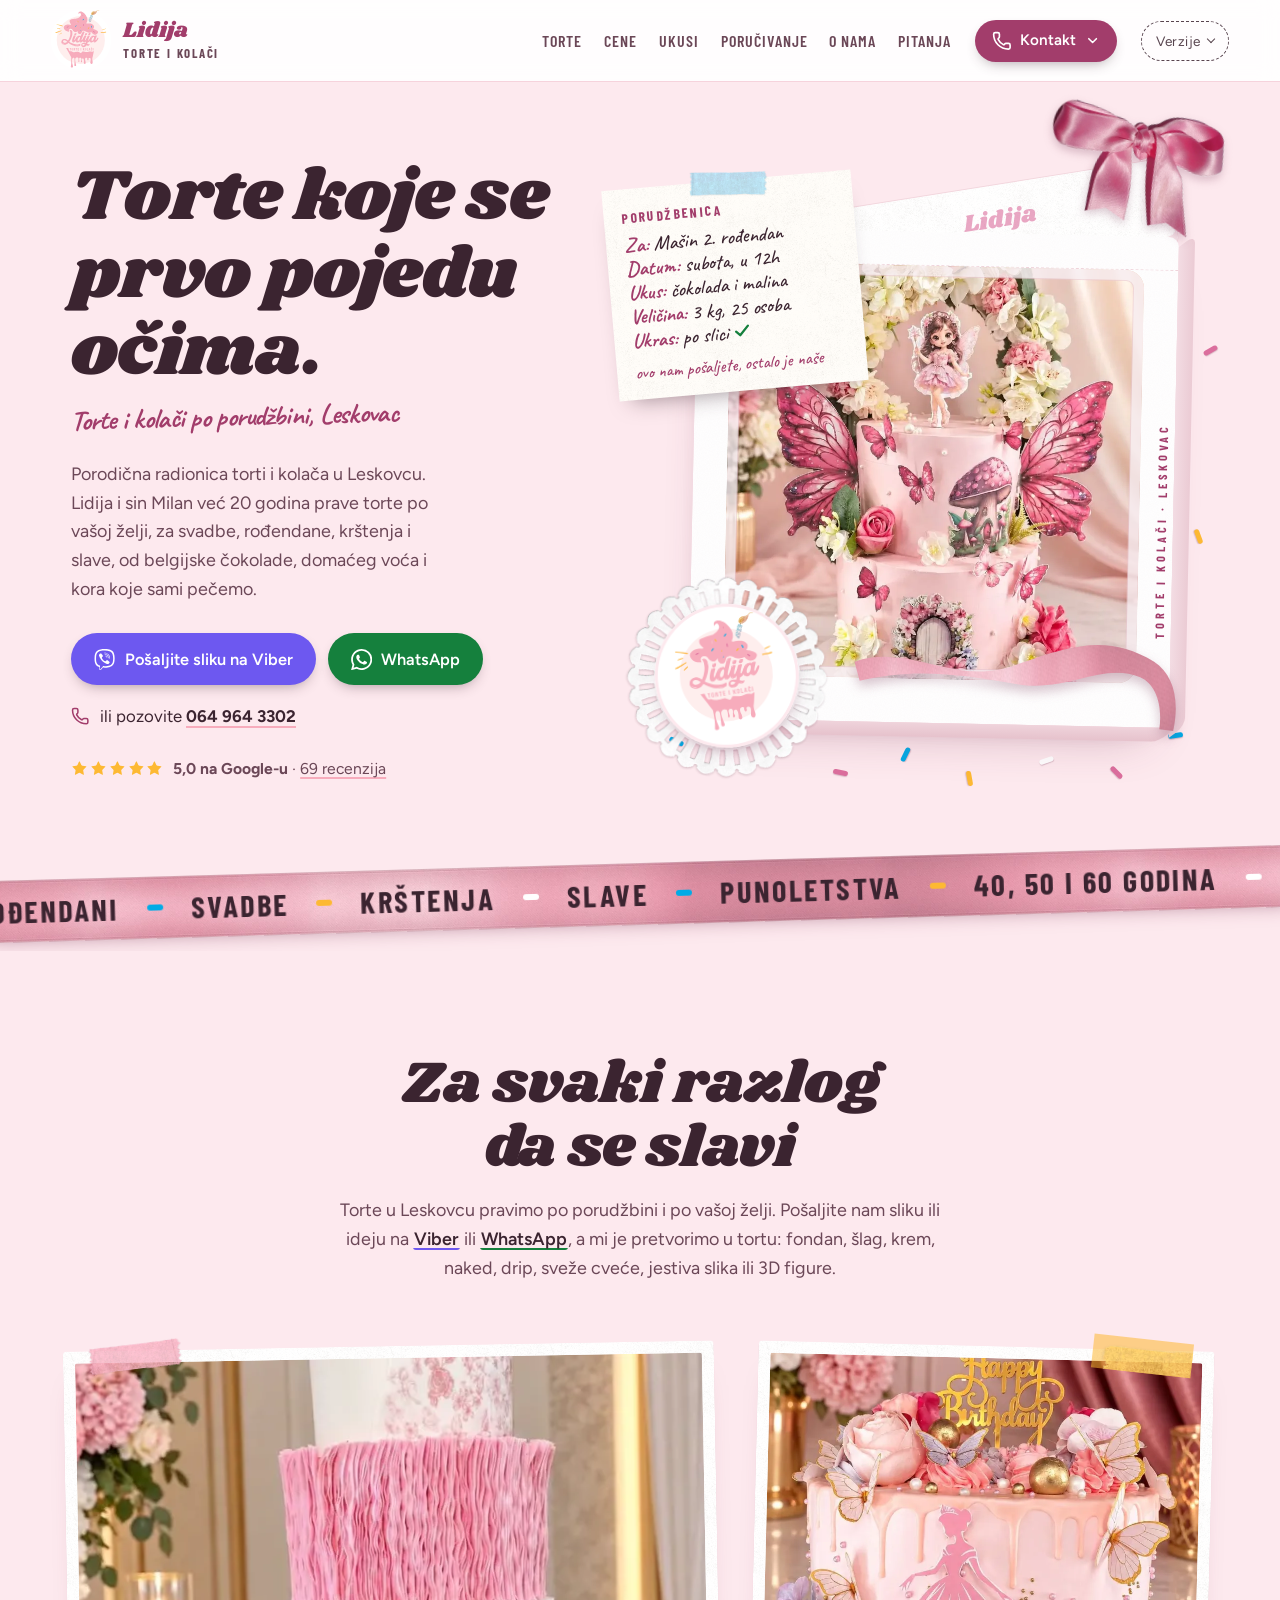
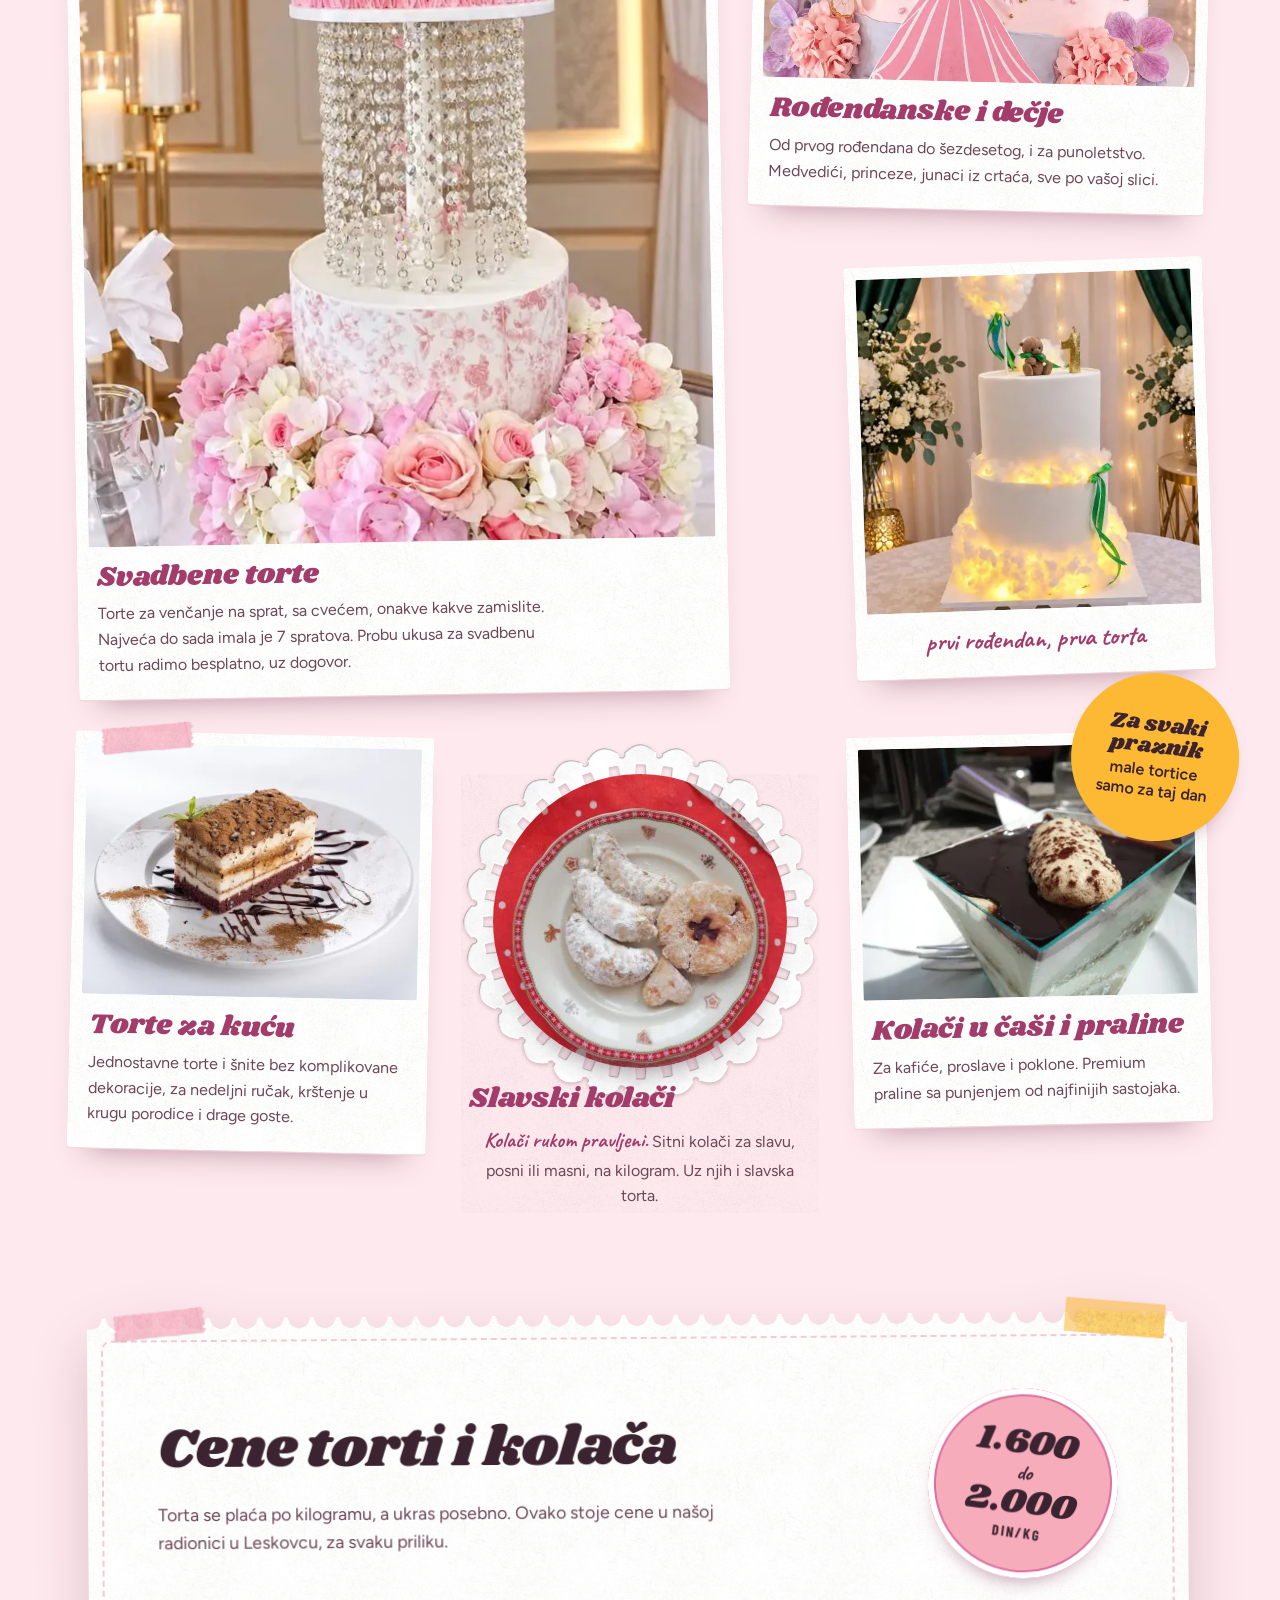
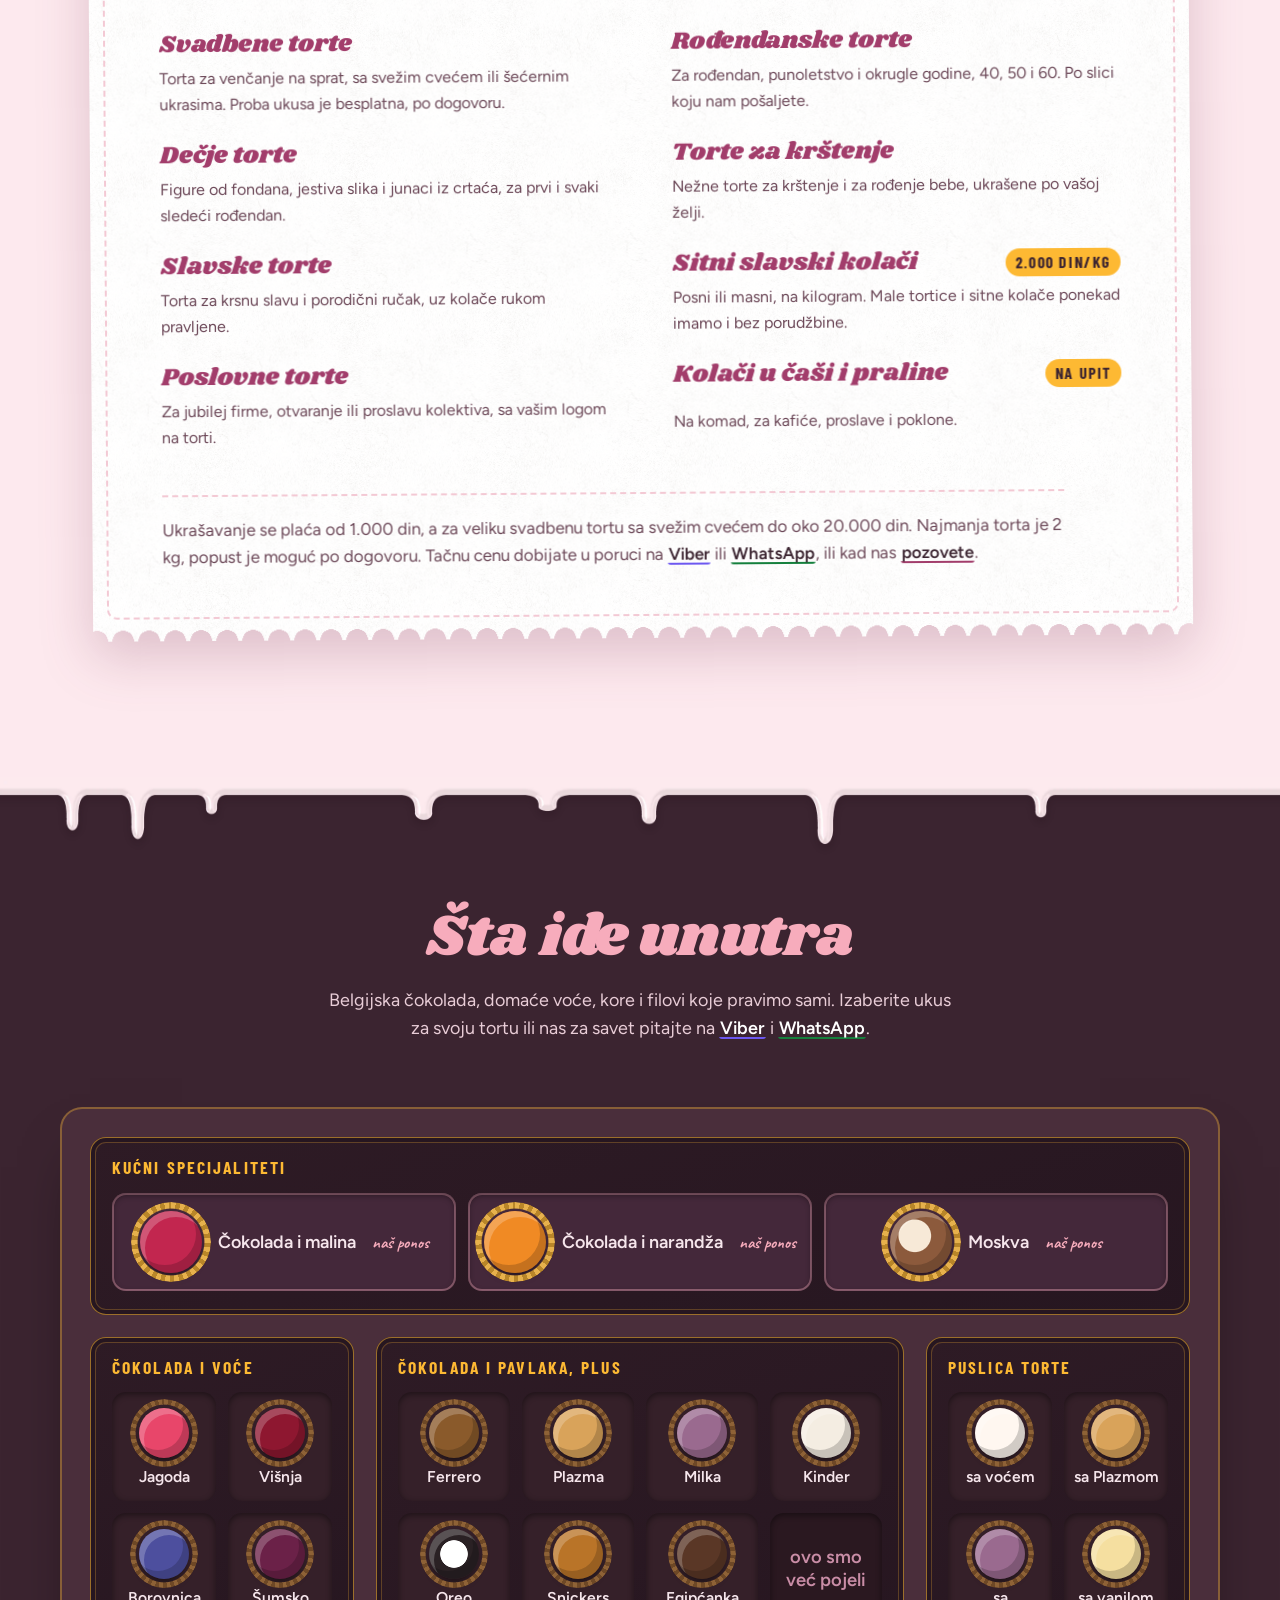
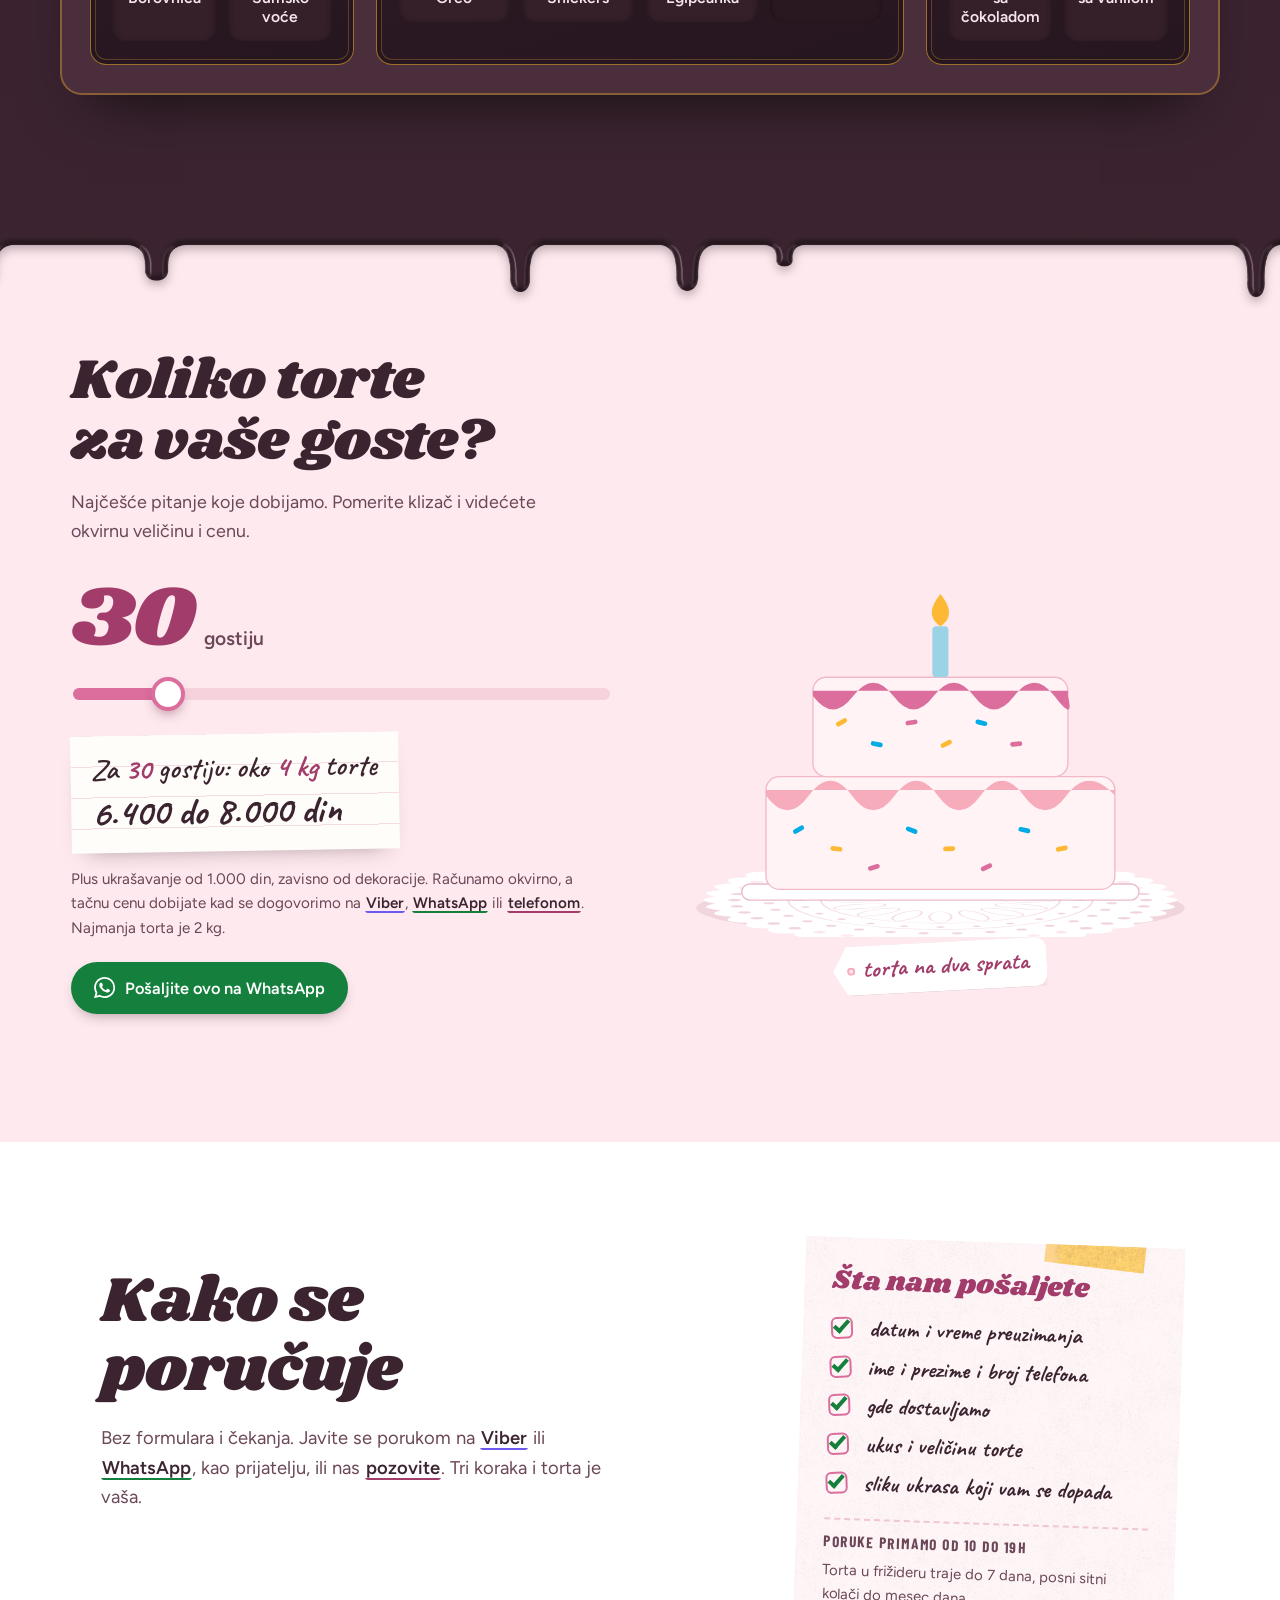
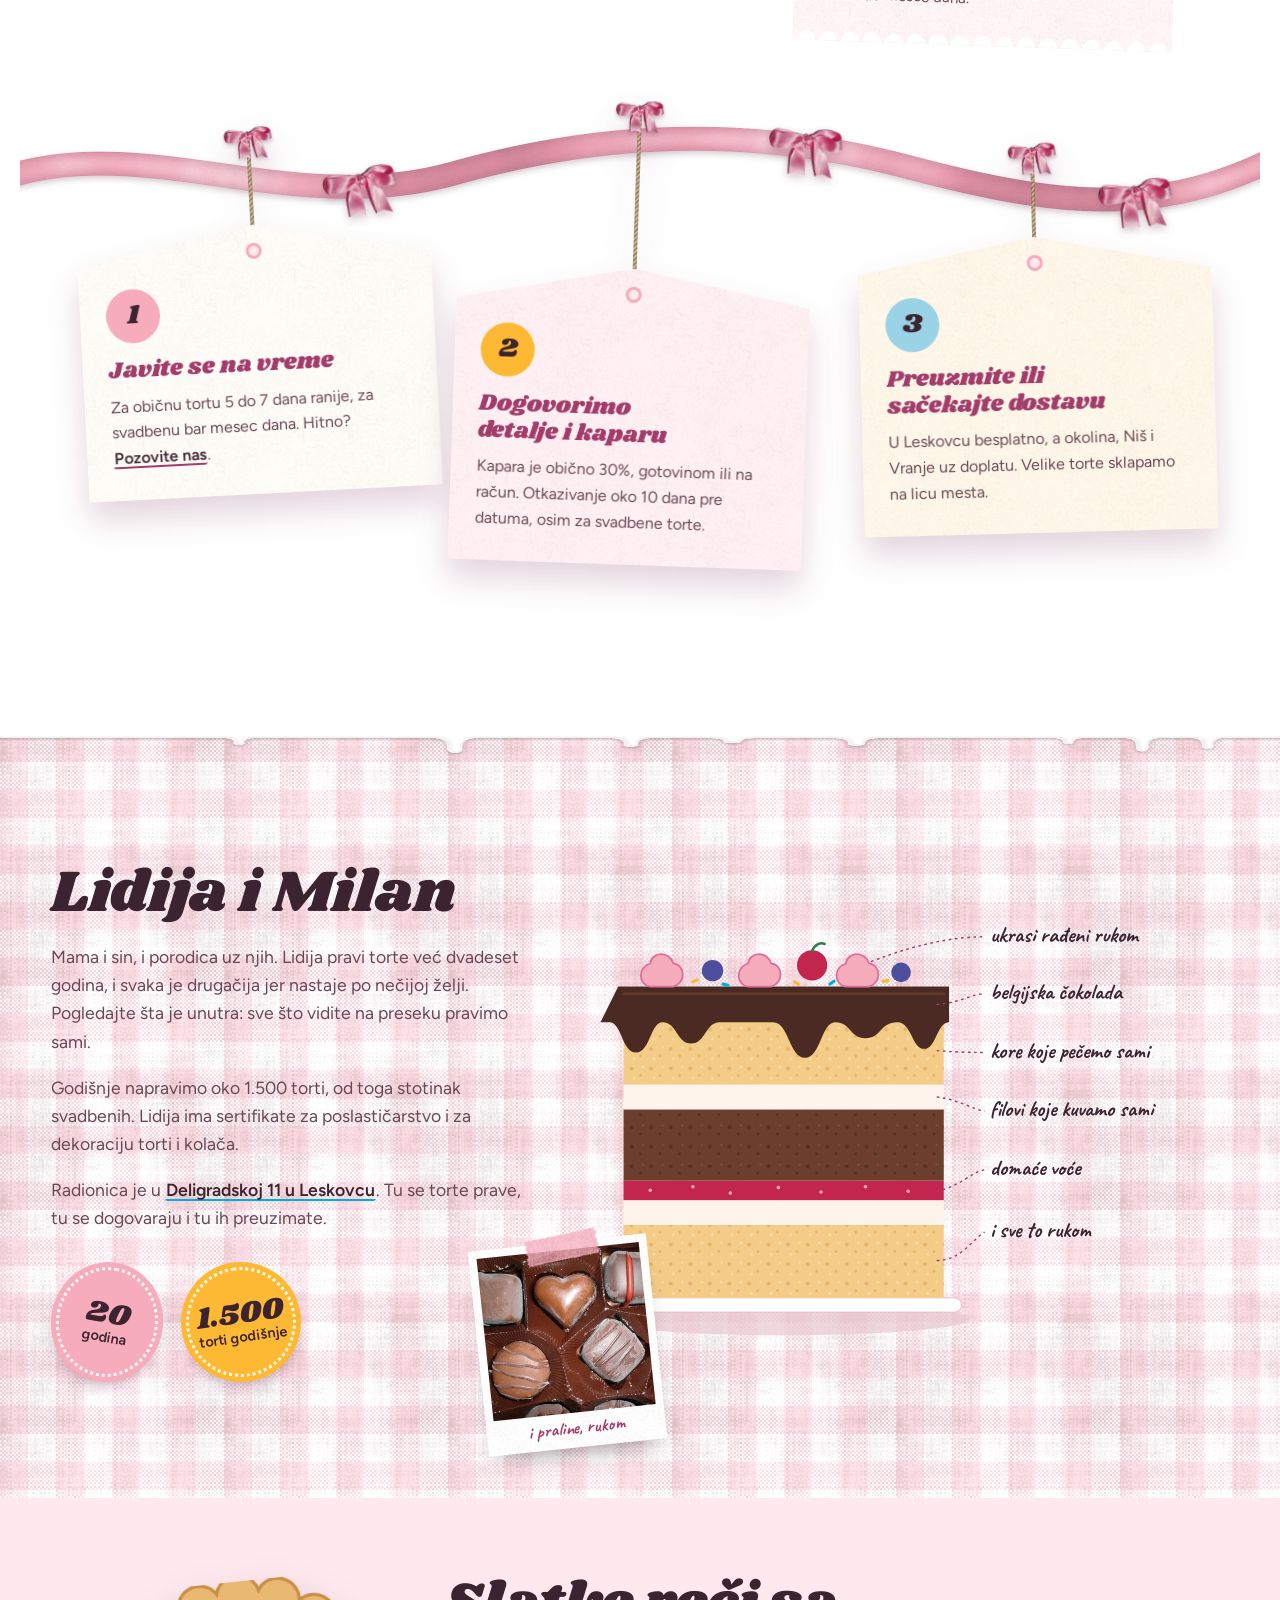
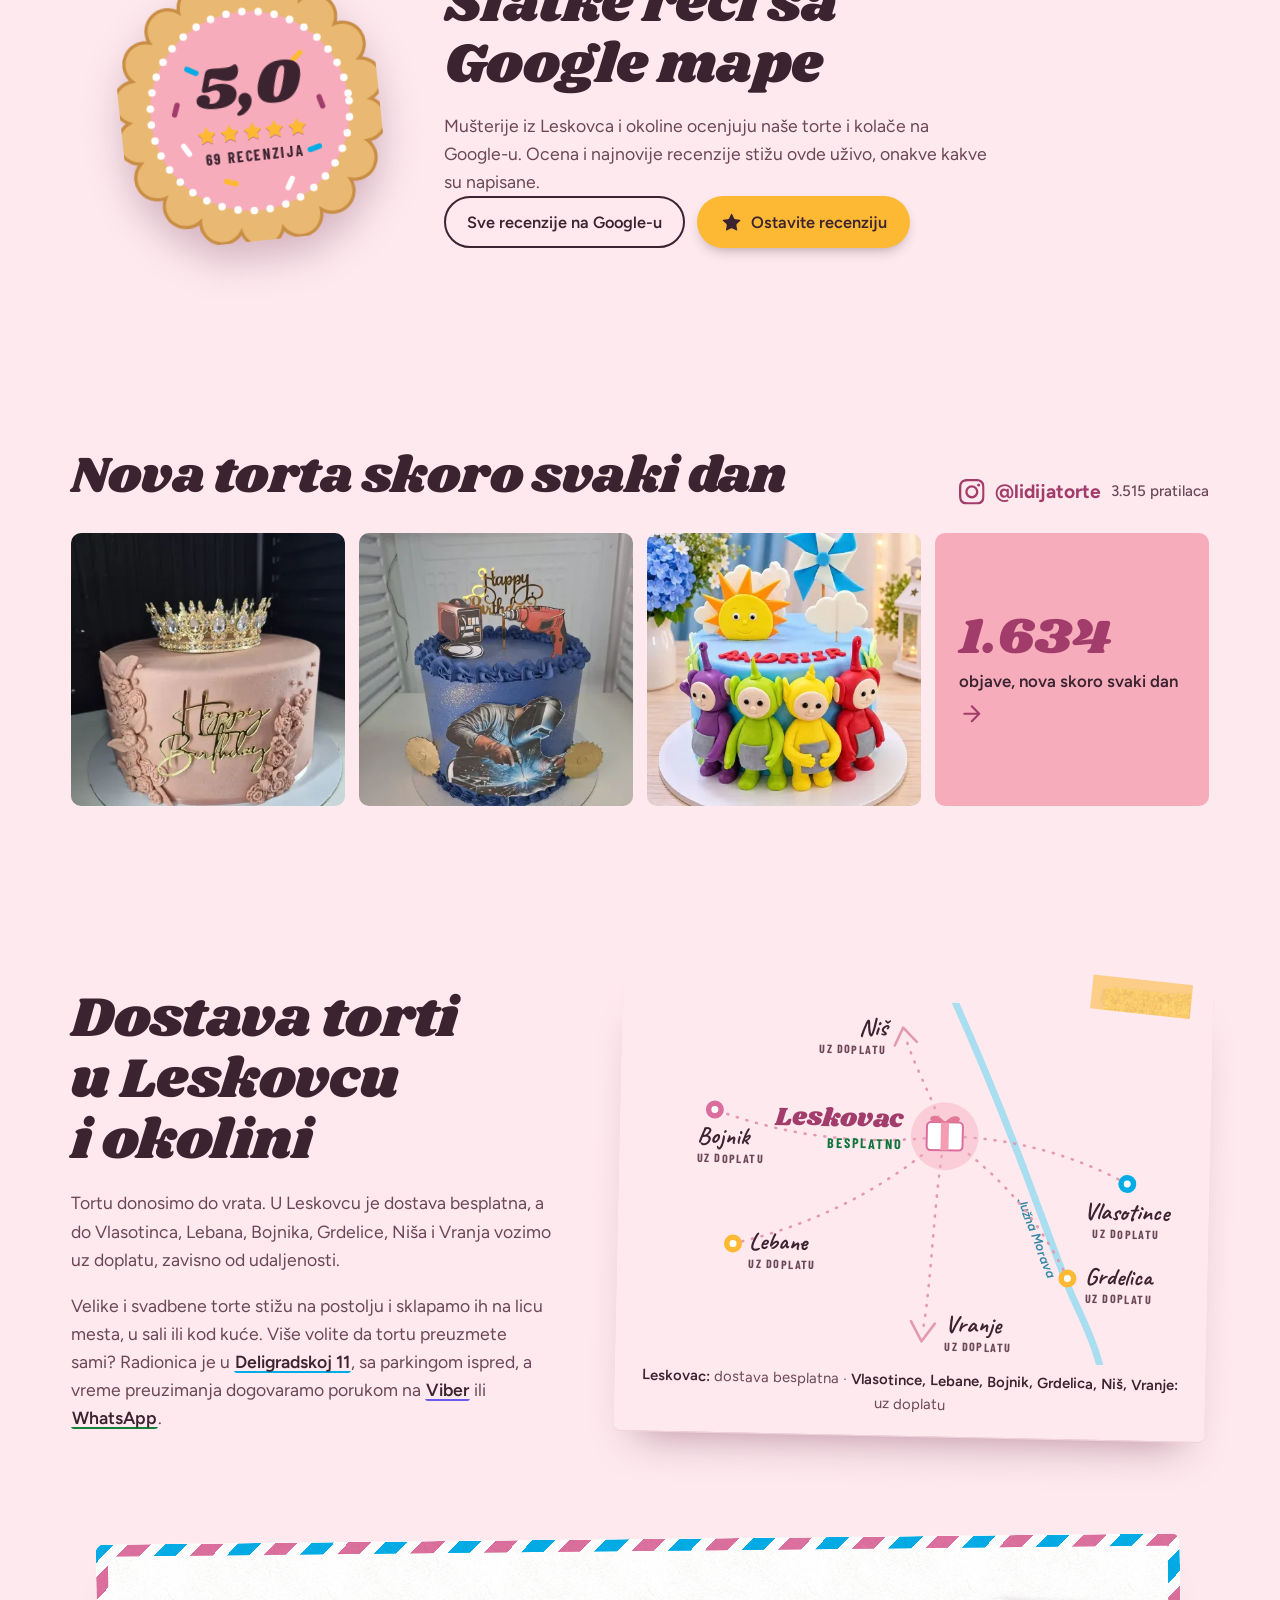
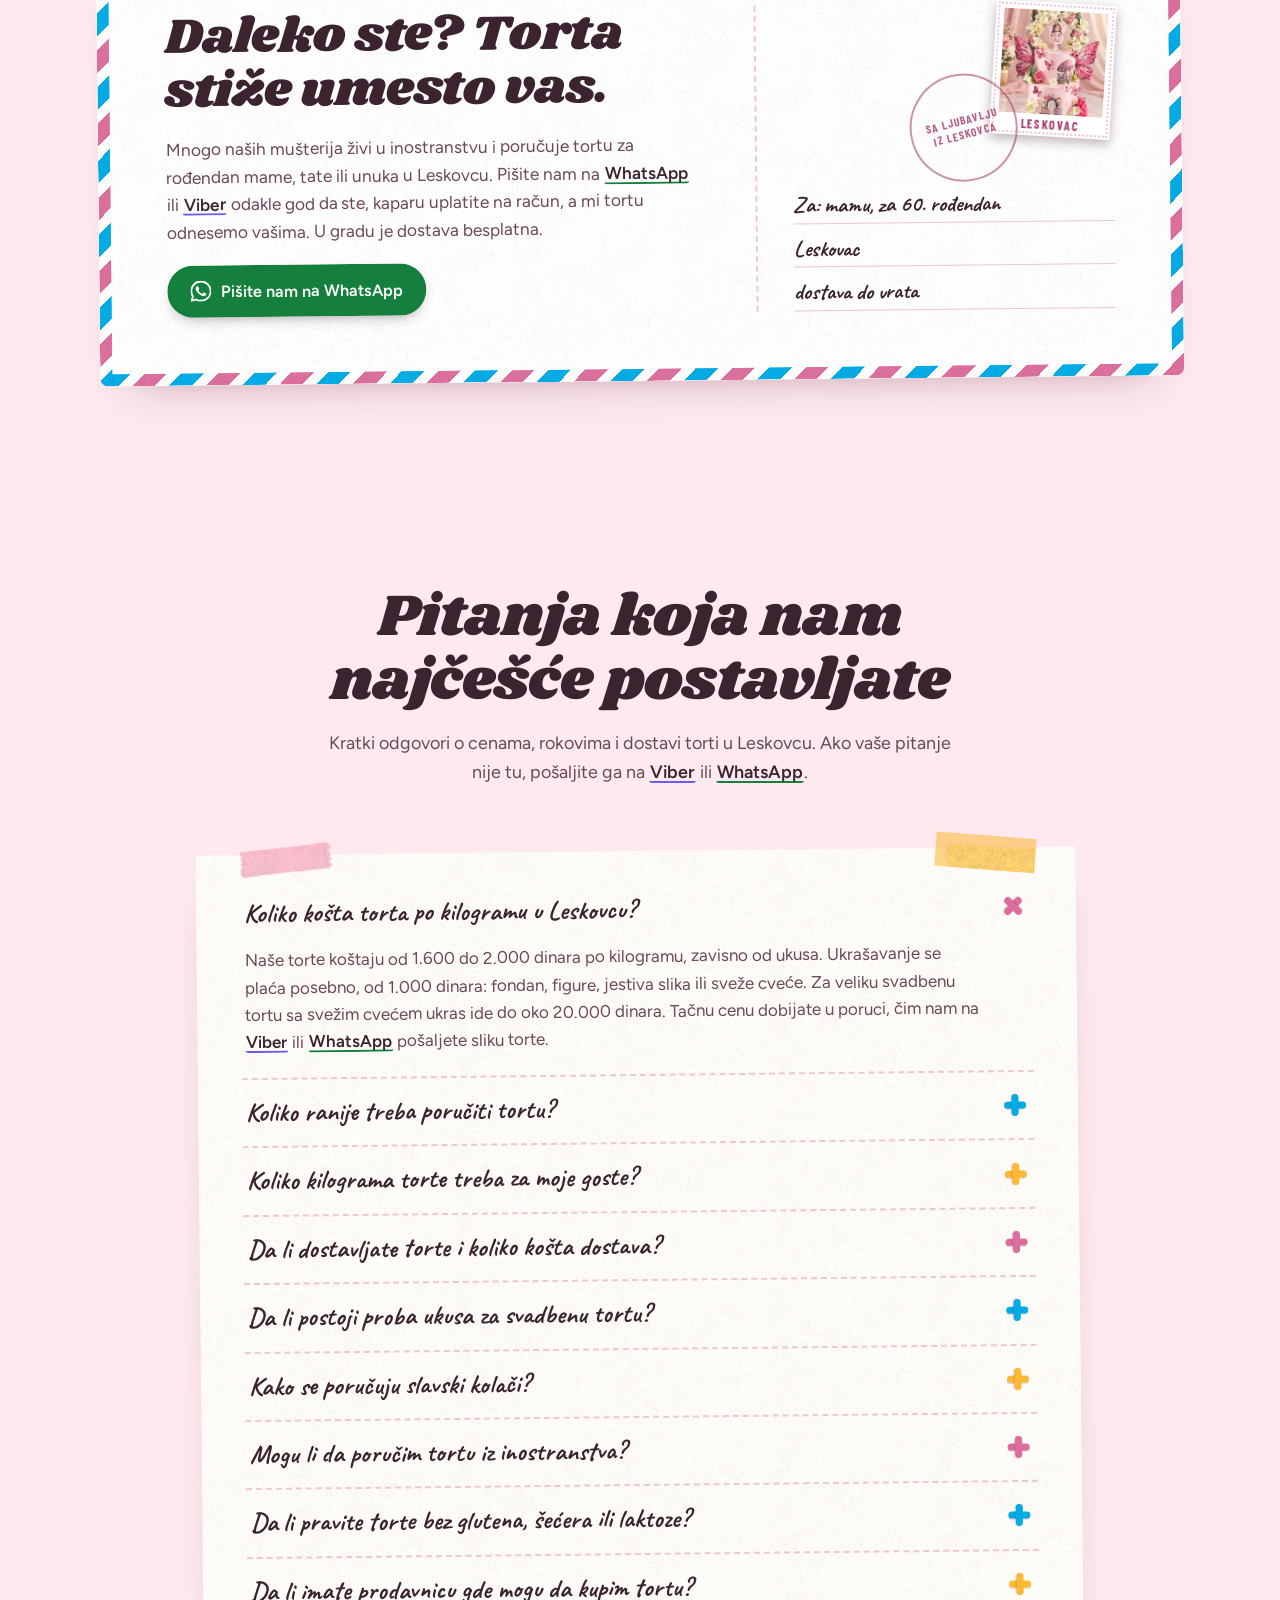
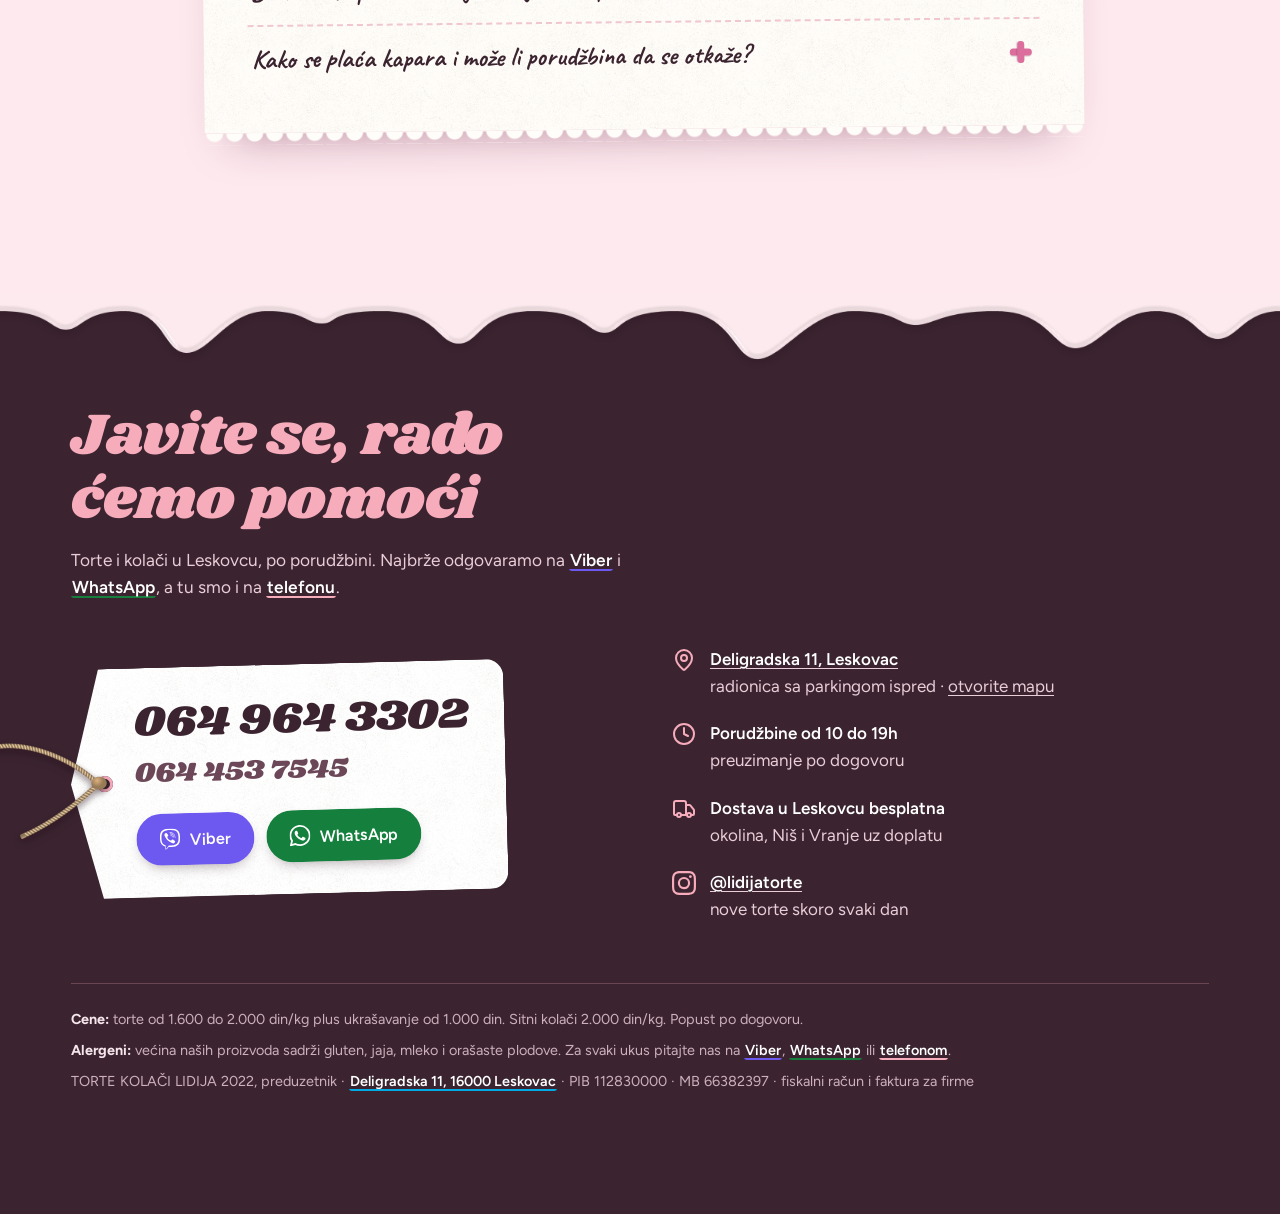
==== commit 7845d607: "Replace drawn decorations with real materials on all four pages The flat CSS/SVG decorations (torn p" ====
--- a/index.html
+++ b/index.html
@@ -239,6 +239,7 @@
   <symbol id="i-chev" viewBox="0 0 24 24"><path fill="none" stroke="currentColor" stroke-width="2.5" stroke-linecap="round" stroke-linejoin="round" d="m6 9 6 6 6-6"/></symbol>
   <defs>
     <path id="drip-a" d="M0 0H1440V20H1189C1179 20 1177 27 1177 37C1178 48 1164 48 1165 37C1165 27 1163 20 1153 20H953C939 20 937 35 937 57C938 81 918 81 920 57C920 35 917 20 904 20H754C741 20 738 29 738 42C740 56 721 56 722 42C722 29 719 20 706 20H646C629 20 626 25 626 32C628 40 604 40 606 32C606 25 602 20 586 20H505C489 20 486 28 486 39C488 51 466 51 467 39C467 28 464 20 449 20H256C246 20 244 26 244 34C245 44 231 44 232 34C232 26 230 20 220 20H176C164 20 162 33 162 53C163 75 147 75 148 53C148 33 146 20 135 20H100C90 20 88 31 88 47C89 64 74 64 75 47C75 31 73 20 63 20H0Z"/>
+    <pattern id="satin-tex" patternUnits="userSpaceOnUse" width="420" height="130"><image href="assets/deco/satin-h.webp" width="420" height="130" preserveAspectRatio="none"/></pattern>
     <path id="drip-b" d="M0 0H1440V20H1365C1351 20 1348 29 1348 43C1349 57 1329 57 1330 43C1330 29 1327 20 1313 20H1285C1272 20 1269 33 1269 51C1271 71 1252 71 1254 51C1254 33 1251 20 1238 20H868C856 20 854 25 854 33C855 41 839 41 840 33C840 25 838 20 826 20H788C774 20 771 31 771 47C772 65 751 65 752 47C752 31 749 20 735 20H640C626 20 623 31 623 48C625 66 605 66 606 48C606 31 603 20 590 20H325C308 20 305 28 305 41C307 55 283 55 285 41C285 28 282 20 265 20H172C157 20 154 29 154 41C156 55 135 55 136 41C136 29 133 20 119 20H88C75 20 72 32 72 49C74 68 55 68 56 49C56 32 53 20 40 20H0Z"/>
   </defs>
 </svg>
@@ -263,7 +264,7 @@
       <svg aria-hidden="true"><use href="#i-phone"/></svg><span>Kontakt</span><svg class="chev" aria-hidden="true"><use href="#i-chev"/></svg>
     </button>
     <div class="cmenu-pop" id="cmenu-pop">
-      <svg class="cm-drip" viewBox="0 0 1440 90" preserveAspectRatio="none" aria-hidden="true"><use href="#drip-b"/></svg>
+      <img class="cm-drip" src="assets/deco/drip-b-pink.webp" width="1440" height="102" alt="" aria-hidden="true">
       <a class="cm cm-call" href="tel:+381649643302" data-burst><span class="cm-ic"><svg aria-hidden="true"><use href="#i-phone"/></svg></span><span><b>Pozovite</b>064 964 3302</span></a>
       <a class="cm cm-wa" href="https://wa.me/381649643302" data-burst><span class="cm-ic"><svg aria-hidden="true"><use href="#i-wa"/></svg></span><span><b>WhatsApp</b>pišite nam poruku</span></a>
       <a class="cm cm-viber" href="viber://chat?number=%2B381649643302" data-burst><span class="cm-ic"><svg aria-hidden="true"><use href="#i-viber"/></svg></span><span><b>Viber</b>pošaljite sliku torte</span></a>
@@ -307,22 +308,7 @@
         <span class="ribbon ribbon-v"></span>
         <span class="ribbon ribbon-h"></span>
       </div>
-      <svg class="bow" viewBox="0 0 220 150" aria-hidden="true">
-        <defs>
-          <linearGradient id="satin" x1="0" y1="0" x2="1" y2="1">
-            <stop offset="0" stop-color="#FCD3DC"/><stop offset=".35" stop-color="#F49DB2"/><stop offset=".62" stop-color="#E27896"/><stop offset=".85" stop-color="#F49DB2"/><stop offset="1" stop-color="#FAC1CE"/>
-          </linearGradient>
-          <linearGradient id="satin-r" x1="1" y1="0" x2="0" y2="1">
-            <stop offset="0" stop-color="#FCD3DC"/><stop offset=".35" stop-color="#F49DB2"/><stop offset=".62" stop-color="#E27896"/><stop offset=".85" stop-color="#F49DB2"/><stop offset="1" stop-color="#FAC1CE"/>
-          </linearGradient>
-        </defs>
-        <g class="bow-tail bow-tail-l"><path d="M104 84 C 92 108, 78 124, 58 146 L 80 146 L 88 128 L 98 140 C 104 120, 108 104, 112 88 Z" fill="#DE7193" stroke="#C25A80" stroke-width="1.5"/></g>
-        <g class="bow-tail bow-tail-r"><path d="M116 84 C 128 108, 142 124, 162 146 L 140 146 L 132 128 L 122 140 C 116 120, 112 104, 108 88 Z" fill="#E27F9E" stroke="#C25A80" stroke-width="1.5"/></g>
-        <g class="bow-loop bow-loop-l"><path d="M106 70 C 80 30, 22 18, 14 46 C 8 70, 40 92, 104 80 Z" fill="url(#satin)" stroke="#C25A80" stroke-width="1.5"/><path d="M98 70 C 76 46, 40 36, 28 50" fill="none" stroke="#FFE3EA" stroke-width="4" stroke-linecap="round" opacity=".8"/><path d="M104 79 C 70 84, 40 76, 30 64" fill="none" stroke="#C25A80" stroke-width="2.5" stroke-linecap="round" opacity=".45"/></g>
-        <g class="bow-loop bow-loop-r"><path d="M114 70 C 140 30, 198 18, 206 46 C 212 70, 180 92, 116 80 Z" fill="url(#satin-r)" stroke="#C25A80" stroke-width="1.5"/><path d="M122 70 C 144 46, 180 36, 192 50" fill="none" stroke="#FFE3EA" stroke-width="4" stroke-linecap="round" opacity=".8"/><path d="M116 79 C 150 84, 180 76, 190 64" fill="none" stroke="#C25A80" stroke-width="2.5" stroke-linecap="round" opacity=".45"/></g>
-        <rect class="bow-knot" x="95" y="59" width="30" height="32" rx="11" fill="#E27896" stroke="#C25A80" stroke-width="1.5"/>
-        <path class="bow-knot" d="M101 66 C 106 63, 114 63, 119 66" fill="none" stroke="#FFE3EA" stroke-width="3" stroke-linecap="round"/>
-      </svg>
+      <img class="bow" src="assets/deco/bow.webp" width="640" height="426" alt="" aria-hidden="true">
       <p class="box-print" aria-hidden="true">Torte i kolači · Leskovac</p>
       <span class="seal-doily" aria-hidden="true"></span>
       <div class="seal" aria-hidden="true"><img src="assets/logo.svg" alt="" width="120" height="123"></div>
@@ -341,16 +327,9 @@
       <p class="slip-note">ovo nam pošaljete, ostalo je naše</p>
     </div>
     <svg class="loose" viewBox="0 0 420 130" aria-hidden="true">
-      <path d="M4 40 C 70 18, 120 70, 190 44 S 300 10, 350 40 C 372 54, 380 84, 372 120 L 356 118 C 360 90, 352 66, 334 58 C 290 40, 250 76, 192 66 S 76 46, 10 62 Z" fill="url(#satin)"/>
-      <path d="M22 44 C 80 30, 124 66, 190 52 S 296 22, 340 46" fill="none" stroke="#FFE3EA" stroke-width="3.5" stroke-linecap="round" opacity=".85"/>
-      <path d="M12 60 C 78 46, 120 76, 192 64 S 290 40, 334 56" fill="none" stroke="#C25A80" stroke-width="2" stroke-linecap="round" opacity=".3"/>
+      <path d="M4 40 C 70 18, 120 70, 190 44 S 300 10, 350 40 C 372 54, 380 84, 372 120 L 356 118 C 360 90, 352 66, 334 58 C 290 40, 250 76, 192 66 S 76 46, 10 62 Z" fill="url(#satin-tex)"/>
     </svg>
-    <svg class="lid-bow" viewBox="0 0 220 150" aria-hidden="true">
-      <path d="M106 74 C 84 40, 30 40, 22 62 C 16 82, 50 96, 104 84 Z" fill="url(#satin)"/>
-      <path d="M114 74 C 146 52, 196 58, 200 80 C 204 100, 170 104, 116 86 Z" fill="url(#satin-r)"/>
-      <path d="M104 86 C 90 104, 70 118, 44 136 L 64 140 L 76 124 L 88 134 C 96 118, 104 104, 112 90 Z" fill="#E27F9E"/>
-      <rect x="96" y="66" width="26" height="26" rx="10" fill="#E27896"/>
-    </svg>
+    <img class="lid-bow" src="assets/deco/bow.webp" width="640" height="426" alt="" aria-hidden="true">
     <div class="sprinkles" id="sprinkles" aria-hidden="true"></div>
     <div class="landed" aria-hidden="true">
       <i style="left:8%;top:93%;background:#00ABE6;rotate:24deg"></i><i style="left:14%;top:97%;background:#FDB933;rotate:-38deg"></i><i style="left:36%;top:98%;background:#DB6E9D;rotate:12deg"></i><i style="left:47%;top:95%;background:#00ABE6;rotate:-64deg"></i><i style="left:58%;top:99%;background:#FDB933;rotate:80deg"></i><i style="left:71%;top:96%;background:#FFFFFF;rotate:-20deg"></i><i style="left:83%;top:98%;background:#DB6E9D;rotate:46deg"></i><i style="left:93%;top:92%;background:#00ABE6;rotate:-8deg"></i><i style="left:97%;top:60%;background:#FDB933;rotate:70deg"></i><i style="left:99%;top:30%;background:#DB6E9D;rotate:-30deg"></i>
@@ -456,8 +435,8 @@
 
 <!-- Flavours: praline box -->
 <section class="flavours" id="ukusi" aria-labelledby="flav-title">
-  <svg class="drip-edge drip-top" viewBox="0 0 1440 90" preserveAspectRatio="xMidYMin slice" aria-hidden="true"><use href="#drip-a"/></svg>
-  <svg class="drip-edge drip-bottom" viewBox="0 0 1440 90" preserveAspectRatio="xMidYMin slice" aria-hidden="true"><use href="#drip-b"/></svg>
+  <img class="drip-edge drip-top" src="assets/deco/drip-a-blush.webp" width="1440" height="102" alt="" aria-hidden="true" loading="lazy">
+  <img class="drip-edge drip-bottom" src="assets/deco/drip-b-choc.webp" width="1440" height="102" alt="" aria-hidden="true" loading="lazy">
   <div class="section-head on-dark">
     <h2 id="flav-title">Šta ide unutra</h2>
     <p>Belgijska čokolada, domaće voće, kore i filovi koje pravimo sami. Izaberite ukus za svoju tortu ili nas za savet pitajte na <a class="ln ln-viber" href="viber://chat?number=%2B381649643302">Viber</a> i <a class="ln ln-wa" href="https://wa.me/381649643302">WhatsApp</a>.</p>
@@ -540,7 +519,7 @@
 
 <!-- How to order: steps hang from a satin ribbon -->
 <section class="order v-p1" id="porucivanje" aria-labelledby="order-title">
-  <svg class="drip-edge drip-bottom drip-flip" viewBox="0 0 1440 90" preserveAspectRatio="xMidYMin slice" aria-hidden="true"><use href="#drip-a"/></svg>
+  <img class="drip-edge drip-bottom drip-flip" src="assets/deco/drip-a-white.webp" width="1440" height="102" alt="" aria-hidden="true" loading="lazy">
   <div class="p1-top">
     <div class="p1-head">
       <h2 id="order-title">Kako se poručuje</h2>
@@ -555,13 +534,10 @@
     </div>
   </div>
   <div class="p1-line">
-    <svg class="p1-ribbon" viewBox="0 0 1200 120" preserveAspectRatio="none" aria-hidden="true">
-      <path d="M-20 64 C 120 14, 260 104, 420 58 S 720 14, 860 52 S 1100 104, 1220 40" fill="none" stroke="#C25A80" stroke-width="25" opacity=".18" transform="translate(0 7)"/>
-      <path d="M-20 64 C 120 14, 260 104, 420 58 S 720 14, 860 52 S 1100 104, 1220 40" fill="none" stroke="#DB6E9D" stroke-width="25"/>
-      <path d="M-20 64 C 120 14, 260 104, 420 58 S 720 14, 860 52 S 1100 104, 1220 40" fill="none" stroke="#F7ACBC" stroke-width="21"/>
-      <path d="M-20 64 C 120 14, 260 104, 420 58 S 720 14, 860 52 S 1100 104, 1220 40" fill="none" stroke="#FCD3DC" stroke-width="21" stroke-dasharray="40 260" opacity=".45"/>
-      <path d="M303.6 60.2 L356.4 82.6 L355.6 58.6 L304.4 84.2 Z" fill="#DB6E9D"/><path d="M303.6 60.2 L330.0 71.4 L304.4 84.2 Z" fill="#E88AA6"/><path d="M355.6 58.6 L330.0 71.4 L356.4 82.6 Z" fill="#C25A80"/><path d="M736.0 15.5 L784.0 46.8 L787.5 23.1 L732.5 39.3 Z" fill="#DB6E9D"/><path d="M736.0 15.5 L760.0 31.2 L732.5 39.3 Z" fill="#E88AA6"/><path d="M787.5 23.1 L760.0 31.2 L784.0 46.8 Z" fill="#C25A80"/><path d="M1053.0 73.3 L1107.0 92.6 L1104.8 68.7 L1055.2 97.3 Z" fill="#DB6E9D"/><path d="M1053.0 73.3 L1080.0 83.0 L1055.2 97.3 Z" fill="#E88AA6"/><path d="M1104.8 68.7 L1080.0 83.0 L1107.0 92.6 Z" fill="#C25A80"/>
-    </svg>
+    <img class="p1-ribbon" src="assets/deco/garland.webp" width="1200" height="120" alt="" aria-hidden="true" loading="lazy">
+    <img class="p1-bow" src="assets/deco/bow.webp" width="640" height="426" alt="" aria-hidden="true" loading="lazy" style="--x:27.5%; --y:71px; --r:-8deg">
+    <img class="p1-bow" src="assets/deco/bow.webp" width="640" height="426" alt="" aria-hidden="true" loading="lazy" style="--x:63.3%; --y:31px; --r:6deg">
+    <img class="p1-bow" src="assets/deco/bow.webp" width="640" height="426" alt="" aria-hidden="true" loading="lazy" style="--x:90%; --y:83px; --r:-4deg">
     <ol class="p1-tags">
       <li class="p1-item reveal" style="--ry:66px; --mt:0px; --r:-3deg"><div class="p1-tag">
         <span class="p1-n">1</span>
@@ -771,18 +747,13 @@
 </main>
 
 <footer class="contact" id="kontakt" aria-labelledby="contact-title">
-  <svg class="drip" viewBox="0 0 1440 90" preserveAspectRatio="none" aria-hidden="true"><path d="M0 0H1440V22C1400 22 1392 58 1370 58S1344 22 1300 22 1236 70 1210 70 1180 22 1120 22 1050 40 1030 40 1010 22 960 22 880 84 852 84 826 22 760 22 700 50 680 50 660 22 600 22 540 64 516 64 492 22 430 22 380 38 362 38 344 22 300 22 236 76 210 76 186 22 140 22 92 46 74 46 56 22 0 22Z" fill="currentColor"/></svg>
+  <img class="drip" src="assets/deco/drip-foot-blush.webp" width="1440" height="102" alt="" aria-hidden="true" loading="lazy">
   <div class="contact-inner">
     <h2 id="contact-title">Javite se, rado ćemo pomoći</h2>
     <p class="contact-lead">Torte i kolači u Leskovcu, po porudžbini. Najbrže odgovaramo na <a class="ln ln-viber" href="viber://chat?number=%2B381649643302">Viber</a> i <a class="ln ln-wa" href="https://wa.me/381649643302">WhatsApp</a>, a tu smo i na <a class="ln ln-tel" href="tel:+381649643302">telefonu</a>.</p>
     <div class="contact-grid">
       <div class="tag-wrap">
-      <svg class="tag-cord" viewBox="0 0 140 110" aria-hidden="true">
-        <path d="M2 18 C 40 6, 90 30, 112 52" fill="none" stroke="url(#satin)" stroke-width="7" stroke-linecap="round"/>
-        <path d="M112 54 C 92 72, 70 90, 40 104" fill="none" stroke="url(#satin-r)" stroke-width="7" stroke-linecap="round"/>
-        <path d="M8 16 C 44 8, 86 28, 106 46" fill="none" stroke="#FFE3EA" stroke-width="2" stroke-linecap="round" opacity=".85"/>
-        <ellipse cx="114" cy="52" rx="8" ry="6.5" fill="#E27896" stroke="#C25A80" stroke-width="1.2"/>
-      </svg>
+      <img class="tag-cord" src="assets/deco/tag-cord.webp" width="140" height="110" alt="" aria-hidden="true" loading="lazy">
       <div class="phones gift-tag">
         <a class="big-phone" href="tel:+381649643302">064 964 3302</a>
         <a class="big-phone small" href="tel:+381644537545">064 453 7545</a>
--- a/styles.css
+++ b/styles.css
@@ -1056,3 +1056,44 @@
   .l4-pol { position: relative; left: auto; bottom: auto; width: 60%; margin: 20px auto 0; }
 }
 @media (max-width: 640px) { .p1-top { padding-top: 10px; } }
+
+/* ================= Real materials: photo and rendered textures instead of flat drawings ================= */
+/* Glossy glaze drips (rendered with light and shadow) */
+img.drip-edge { display: block; height: max(63px, 7.08vw); object-fit: cover; object-position: 50% 0; }
+.flavours img.drip-bottom { height: max(79px, 9.07vw); }
+img.drip { display: block; height: 79px; object-fit: fill; }
+img.cm-drip { height: 38px; object-fit: fill; }
+
+/* Photo satin bow and satin ribbons on the box */
+img.bow { top: 26%; left: 47%; filter: drop-shadow(0 8px 8px rgb(116 46 78 / .3)); opacity: 0; transform: translateY(-40px) rotate(10deg) scale(1.1); transition: opacity .45s .9s, transform .9s var(--ease) .55s; }
+.js .intro img.bow { opacity: 1; transform: none; }
+img.lid-bow { width: 30%; right: -2%; top: -9%; }
+.ribbon-v { background: url("assets/deco/satin-v.webp") 50% 0 / 100% auto repeat-y; }
+.ribbon-h { background: url("assets/deco/satin-h.webp") 0 50% / auto 100% repeat-x; }
+.band { background: url("assets/deco/satin-h.webp") 0 50% / auto 100% repeat-x; }
+
+/* Washi tape: translucent fibre paper with hand-torn ends */
+.tape, .slip .tape { -webkit-mask: none; mask: none; background: url("assets/deco/tape-pink.webp") center / 100% 100% no-repeat; width: 100px; height: 34px; }
+.tape.t-r, .rev-note:nth-child(even) .tape { background-image: url("assets/deco/tape-yellow.webp"); }
+.slip .tape { background-image: url("assets/deco/tape-blue.webp"); width: 84px; height: 30px; }
+.l4-pol .tape { width: 80px; }
+
+/* Paper doily */
+.doily, .seal-doily { background-image: url("assets/deco/doily.webp"); filter: none; }
+
+/* Woven gingham tablecloth */
+.v-l4 { background: #FFFAFB url("assets/deco/gingham.webp") 0 0 / 224px 224px; }
+
+/* Order line: jute twine and small satin bows */
+.p1-item::before { width: 4px; margin-left: -2px; background: url("assets/deco/twine.webp") 50% 0 / 4px 38px repeat-y; }
+.p1-bow { position: absolute; z-index: 1; width: 74px; height: auto; translate: -50% -38%; rotate: var(--r); filter: drop-shadow(0 4px 4px rgb(116 46 78 / .3)); pointer-events: none; }
+.p1-line .p1-bow { left: var(--x); top: var(--y); }
+@media (max-width: 900px) { .p1-bow { display: none; } .p1-line::before { background: url("assets/deco/satin-v.webp") 50% 0 / 100% auto repeat-y; } }
+
+/* Paper grain on every card that stands in for paper */
+.print, .menu-paper, .qa-list, .postcard, .slip, .receipt, .p1-tag, .gift-tag, .rev-note, .l4-pol, .lid {
+  background-image: url("assets/deco/grain.webp") !important; background-size: 160px !important;
+}
+.postcard::before { background: url("assets/deco/grain.webp") 0 0 / 160px, repeating-linear-gradient(-45deg, var(--pink-deep) 0 16px, var(--board) 16px 26px, var(--sky) 26px 42px, var(--board) 42px 52px); }
+img.p1-ribbon { object-fit: fill; filter: none; }
+.p1-item::after { background: url("assets/deco/bow.webp") center / contain no-repeat; width: 48px; height: 34px; margin-left: -24px; filter: drop-shadow(0 2px 2px rgb(116 46 78 / .3)); }
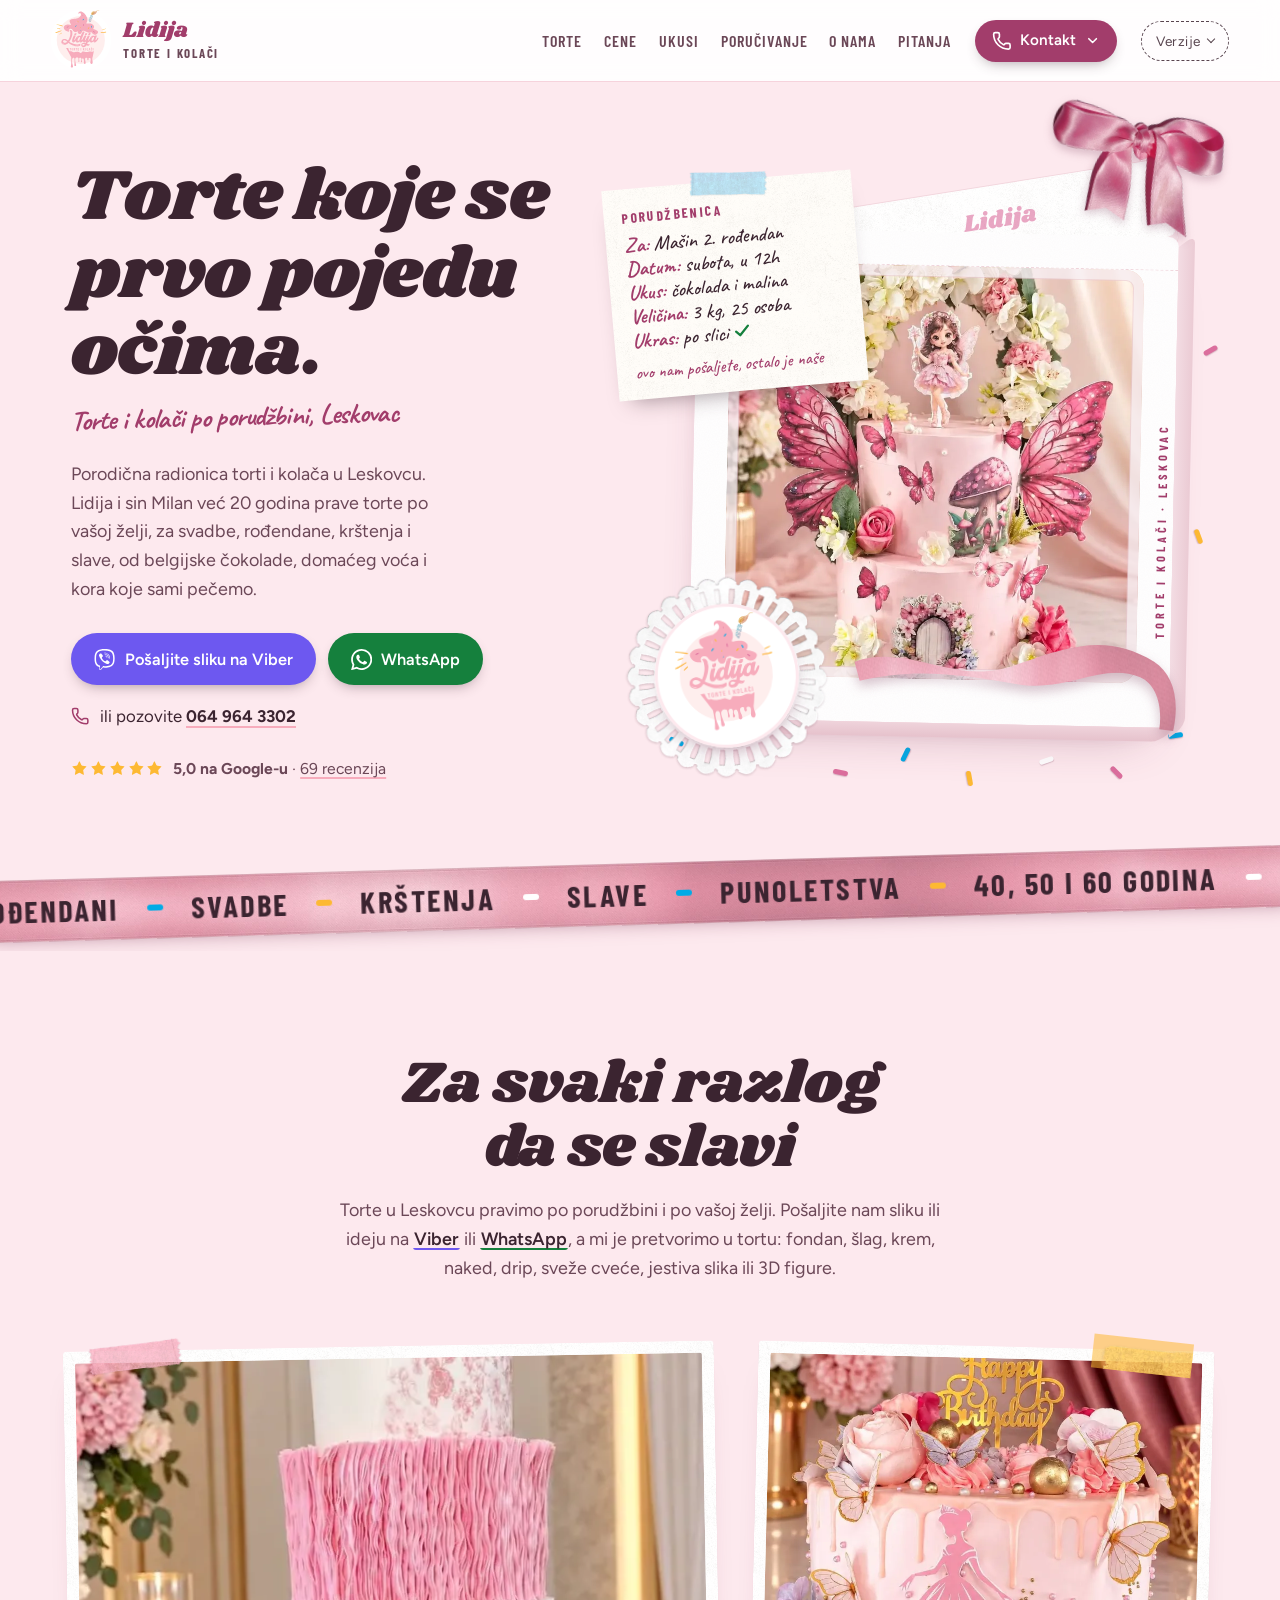
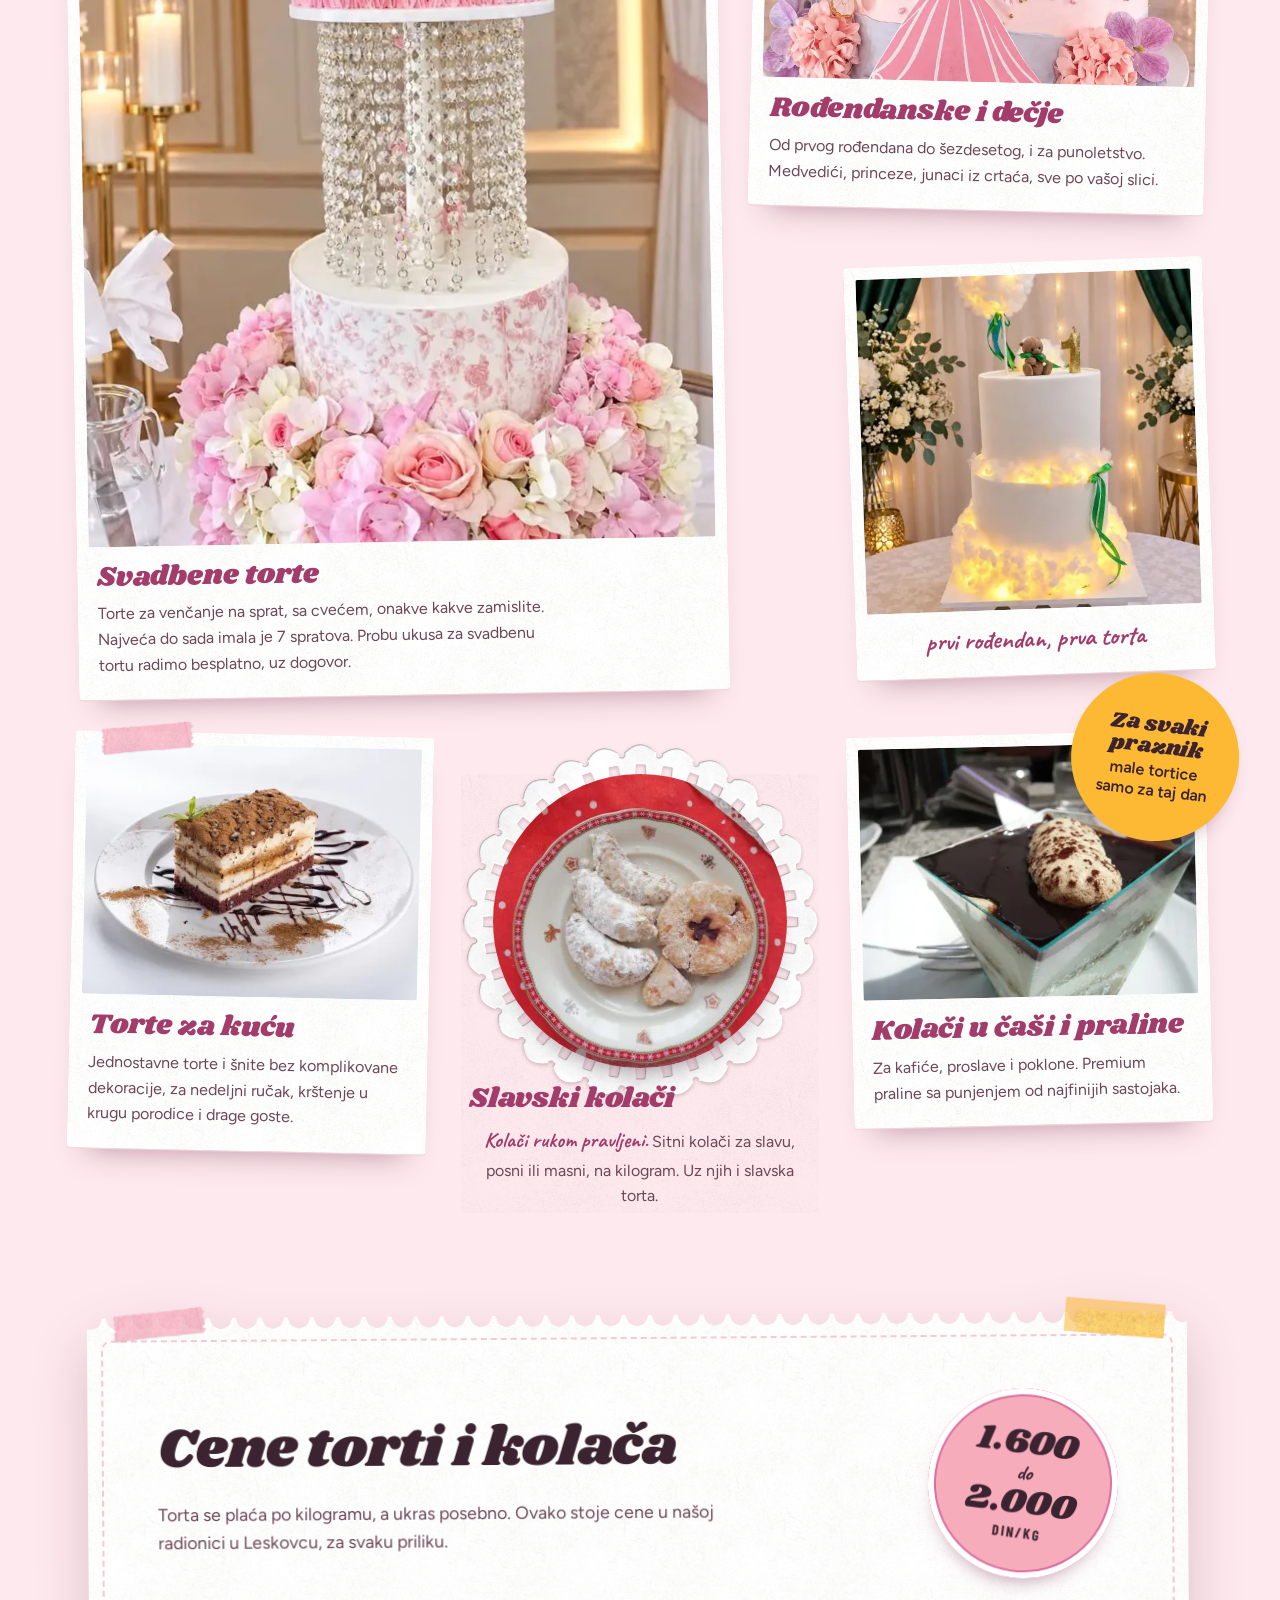
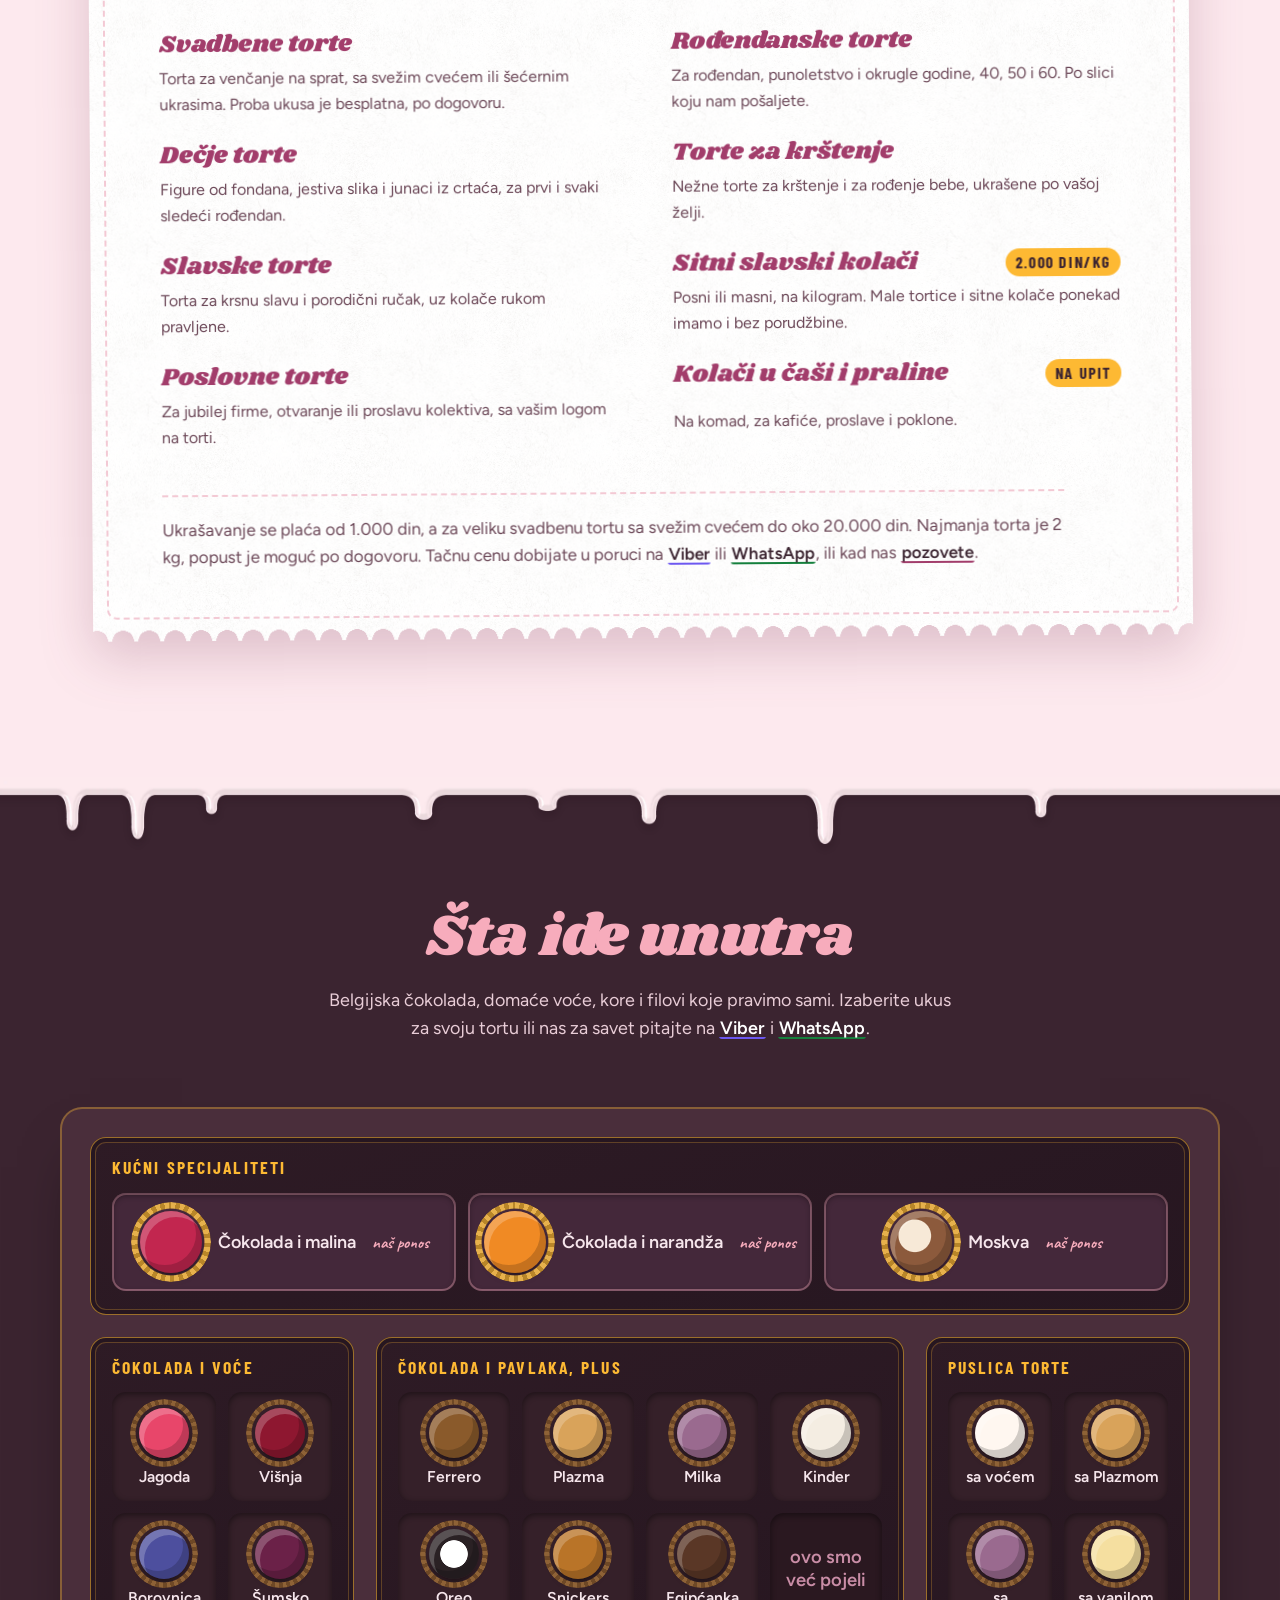
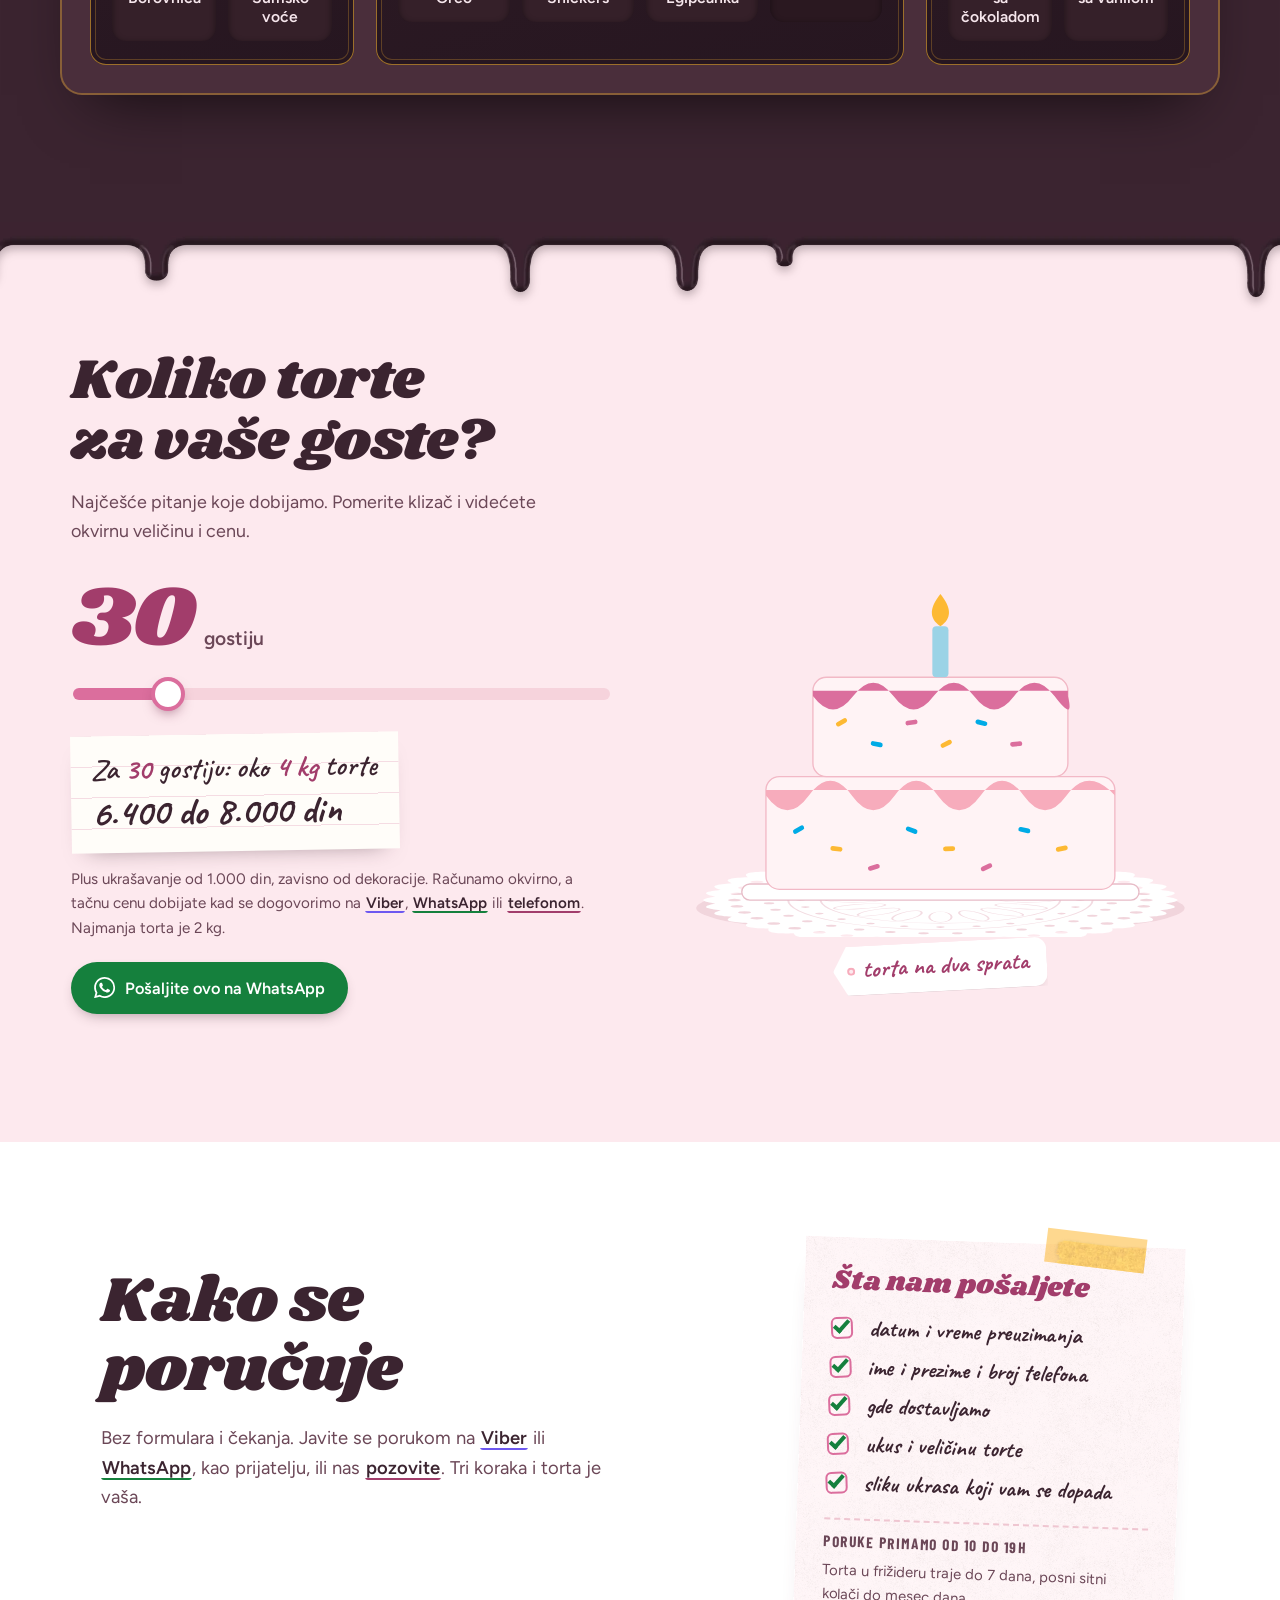
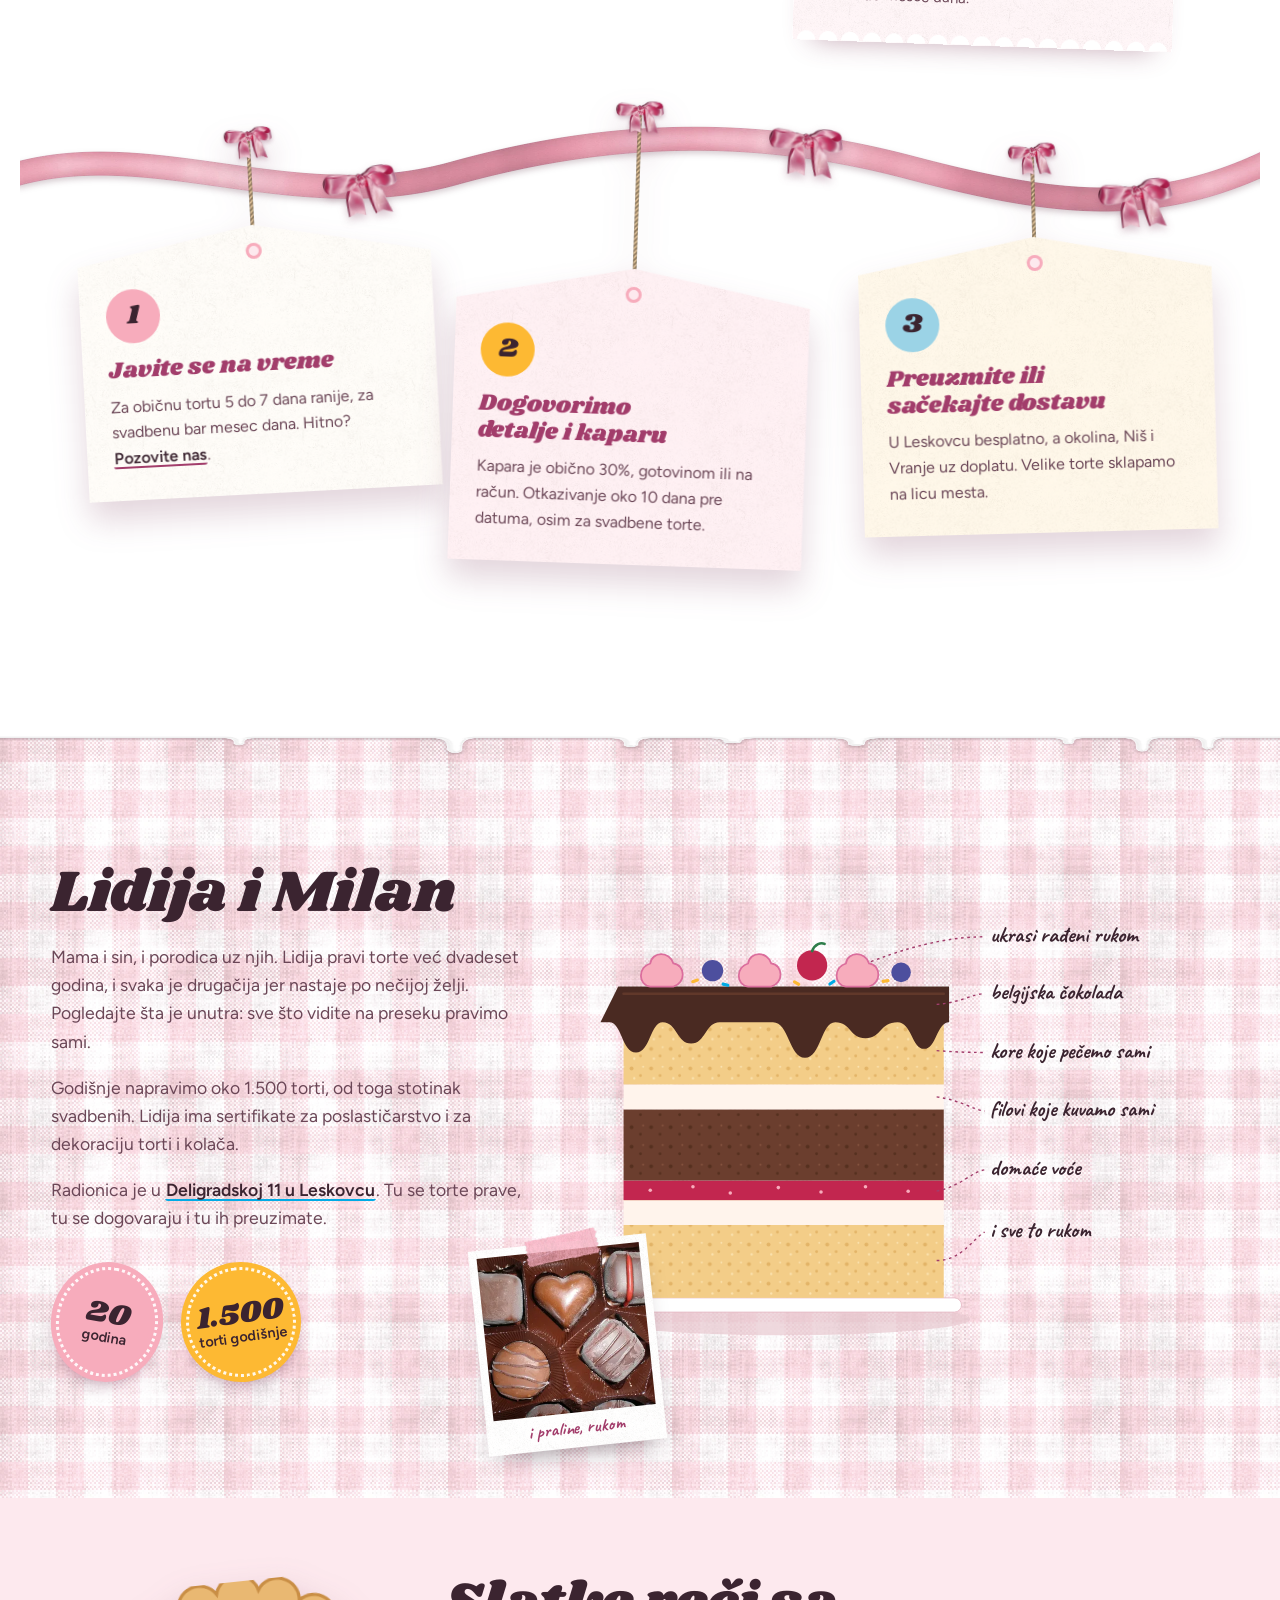
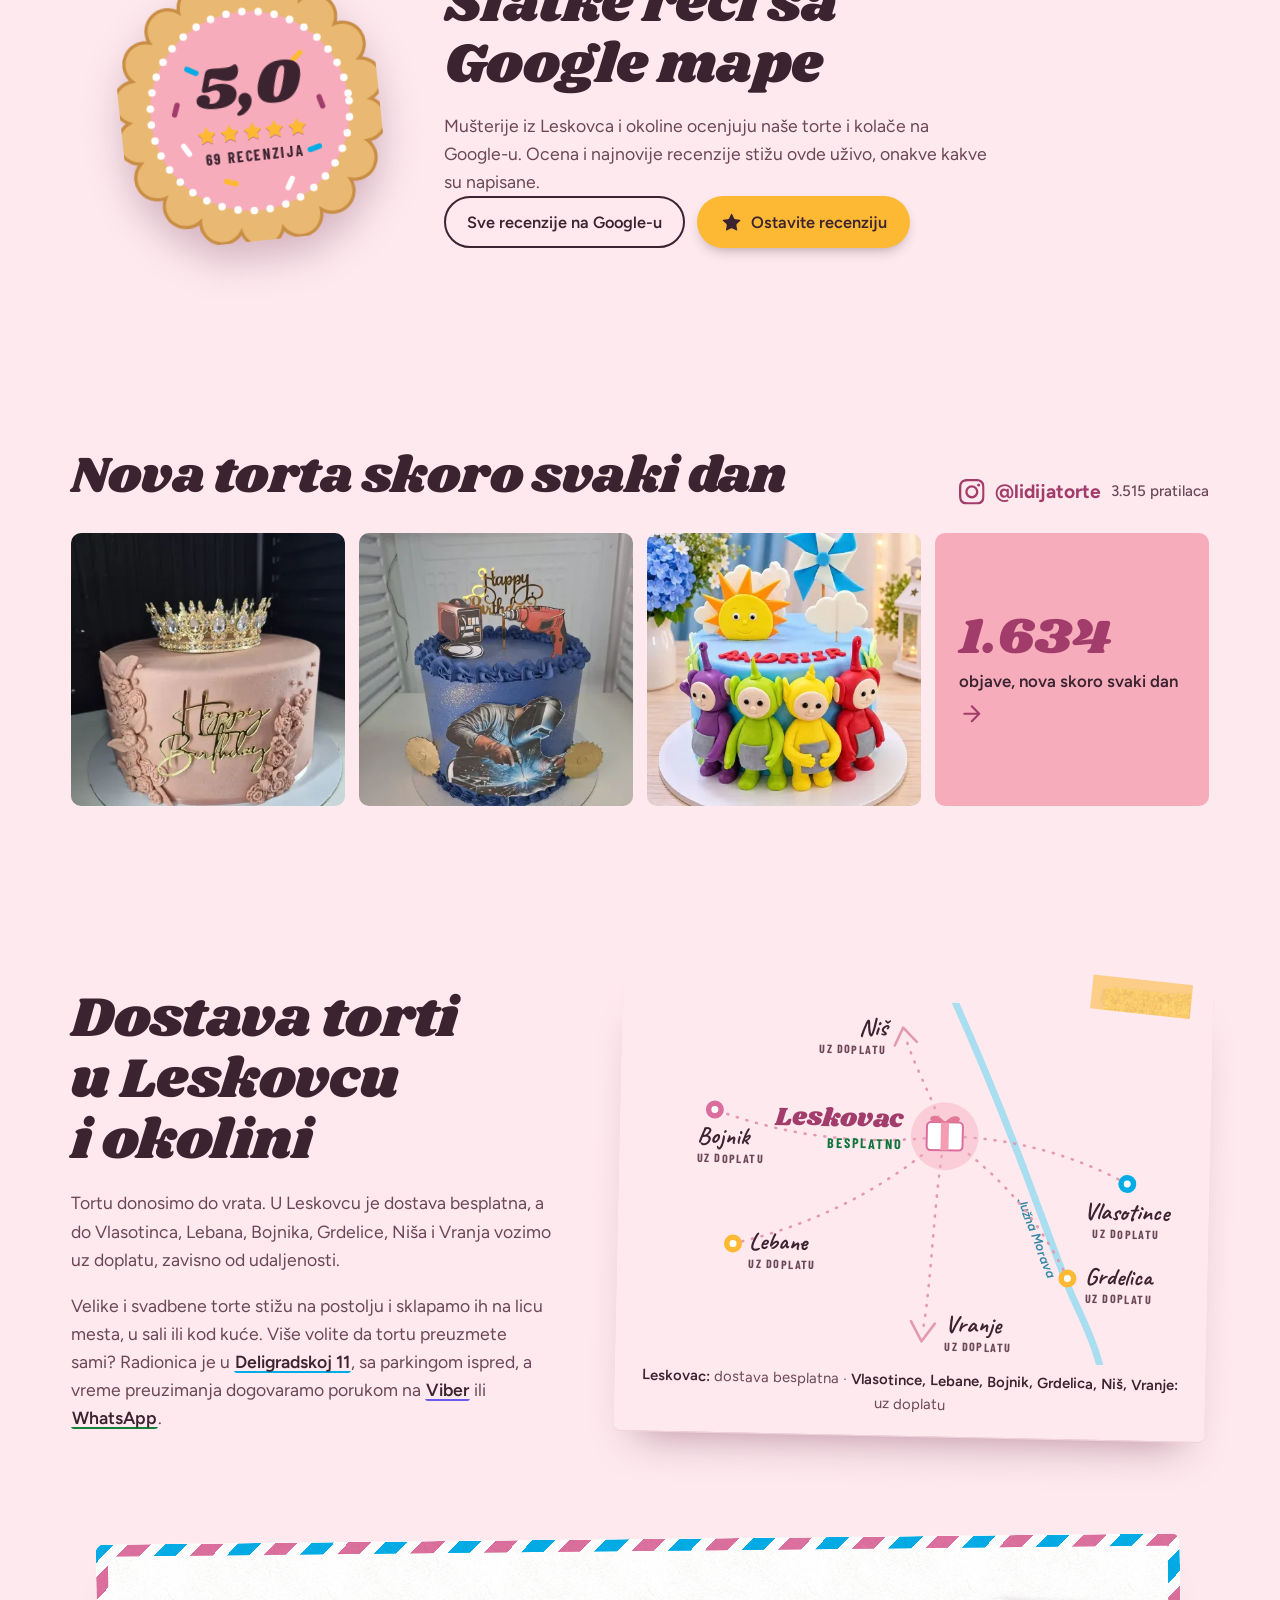
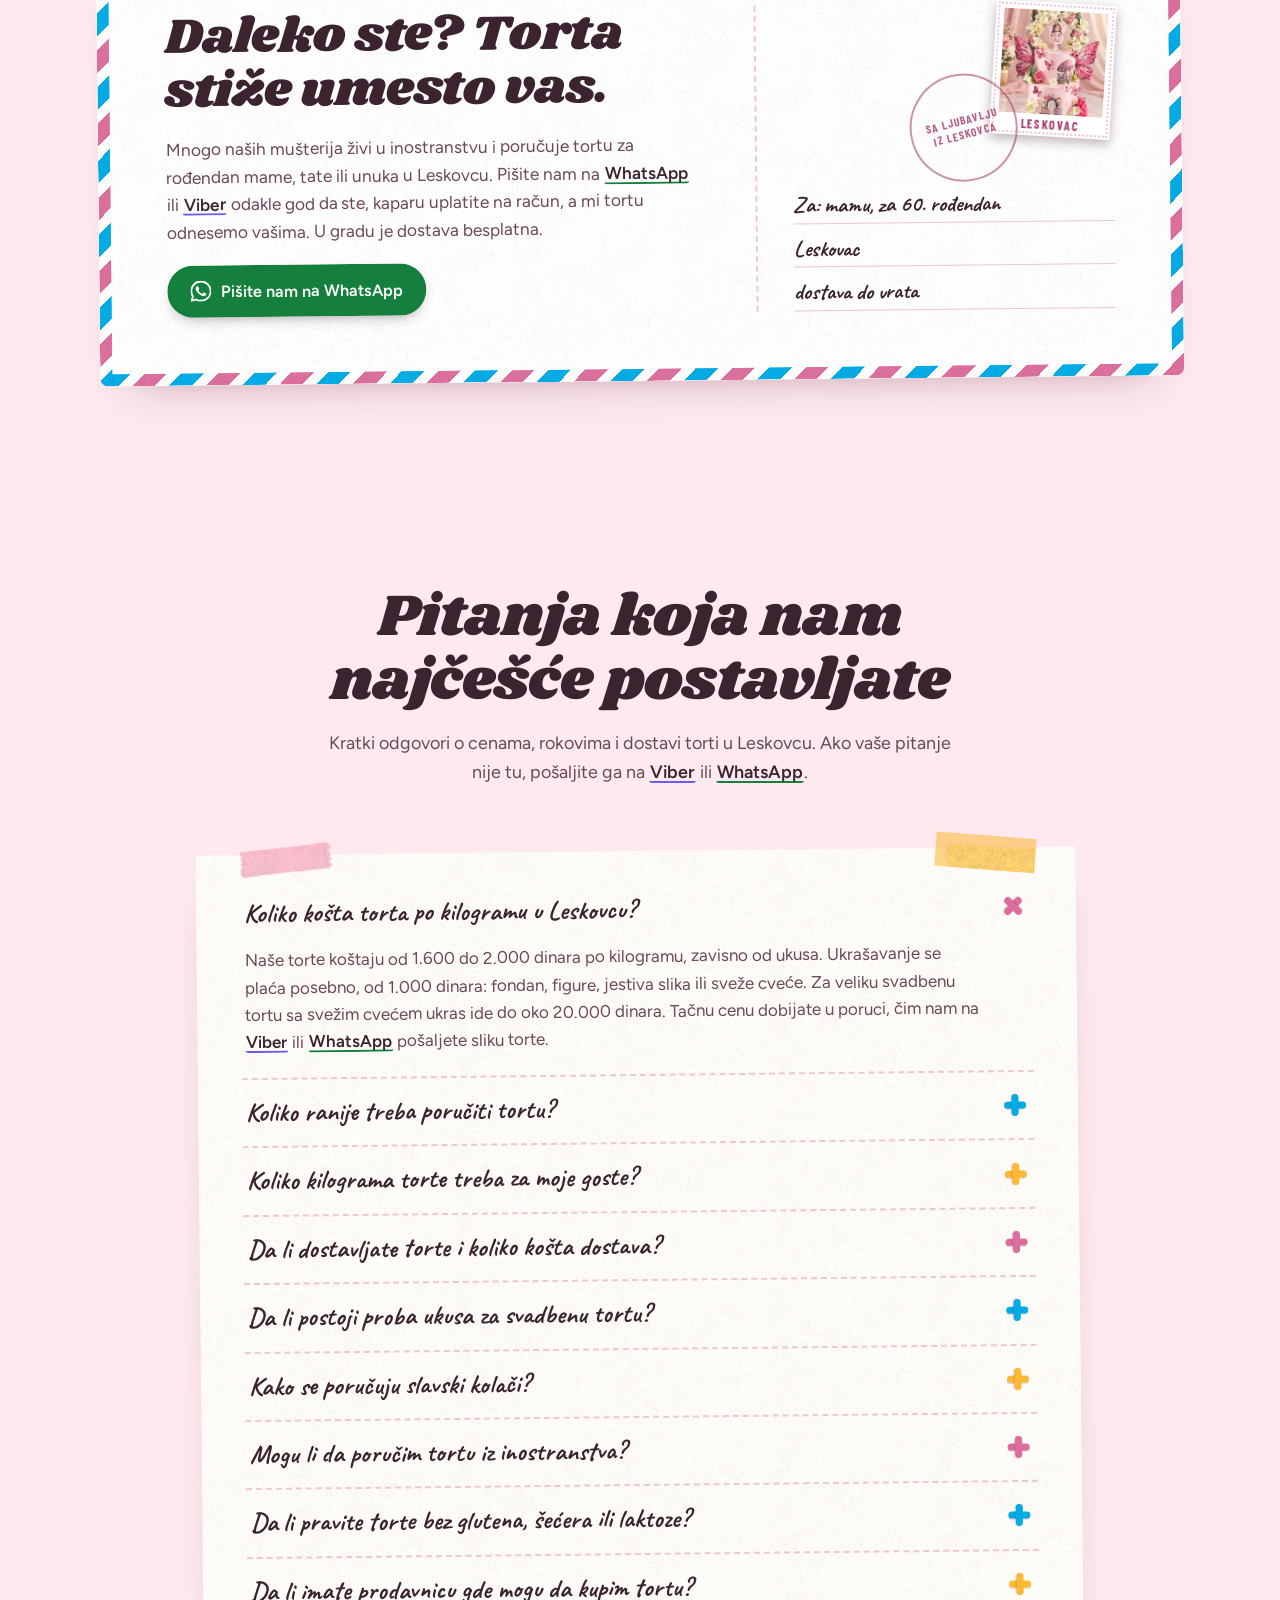
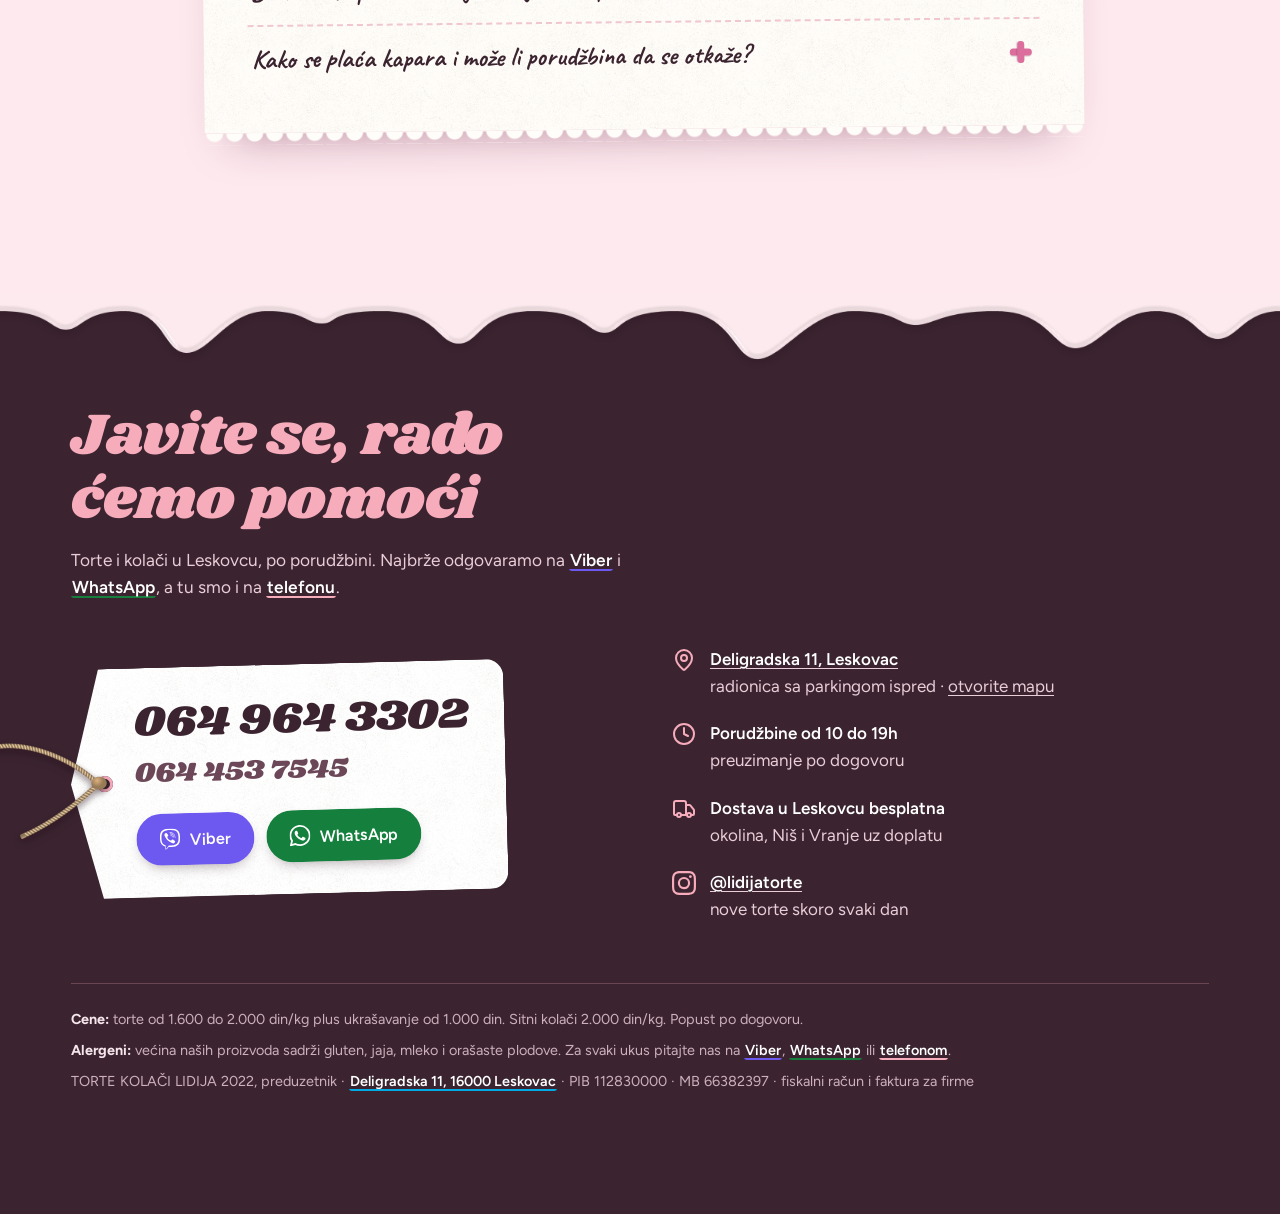
==== commit dee66b71: "Fix clipped decorations and give mobile layouts room to breathe An automated audit (clip by overflow" ====
--- a/index.html
+++ b/index.html
@@ -665,7 +665,7 @@
         <g class="far-arrow"><path class="road" d="M310 134 C 300 200, 300 280, 292 330"/><path class="arr" d="M280 320 L 291 340 L 304 322"/><text x="314" y="330">Vranje</text><text class="t-note" x="314" y="349">UZ DOPLATU</text></g>
         <g class="town"><path class="road" d="M310 134 Q 409 134 494 178"/><circle cx="494" cy="178" r="9" fill="#00ABE6"/><circle cx="494" cy="178" r="3.5" fill="#fff"/><text x="494" y="214" text-anchor="middle">Vlasotince</text><text class="t-note" x="494" y="233" text-anchor="middle">UZ DOPLATU</text></g>
         <g class="town"><path class="road" d="M310 134 Q 222 215 100 246"/><circle cx="100" cy="246" r="9" fill="#FDB933"/><circle cx="100" cy="246" r="3.5" fill="#fff"/><text x="116" y="251" text-anchor="start">Lebane</text><text class="t-note" x="116" y="270" text-anchor="start">UZ DOPLATU</text></g>
-        <g class="town"><path class="road" d="M310 134 Q 191 151 79 112"/><circle cx="79" cy="112" r="9" fill="#DB6E9D"/><circle cx="79" cy="112" r="3.5" fill="#fff"/><text x="62" y="146" text-anchor="start">Bojnik</text><text class="t-note" x="62" y="165" text-anchor="start">UZ DOPLATU</text></g>
+        <g class="town"><path class="road" d="M310 134 Q 191 151 79 112"/><circle cx="79" cy="112" r="9" fill="#DB6E9D"/><circle cx="79" cy="112" r="3.5" fill="#fff"/><text class="t-bojnik" x="62" y="146" text-anchor="start">Bojnik</text><text class="t-note" x="62" y="165" text-anchor="start">UZ DOPLATU</text></g>
         <g class="town"><path class="road" d="M310 134 Q 394 189 436 274"/><circle cx="436" cy="274" r="9" fill="#FDB933"/><circle cx="436" cy="274" r="3.5" fill="#fff"/><text x="454" y="279" text-anchor="start">Grdelica</text><text class="t-note" x="454" y="298" text-anchor="start">UZ DOPLATU</text></g>
         <g class="vans" aria-hidden="true"><g class="van" style="offset-path: path('M310 134 C 300 100, 280 70, 268 34'); --i:0"><rect x="-9" y="-8" width="18" height="15" rx="2.5" fill="#fff" stroke="#DB6E9D" stroke-width="1.6"/><rect x="-1.6" y="-8" width="3.2" height="15" fill="#F49DB2"/><path d="M0 -8 c -5 -6 -10 -2 -6 0 z M0 -8 c 5 -6 10 -2 6 0 z" fill="#E27896"/></g><g class="van" style="offset-path: path('M310 134 C 300 200, 300 280, 292 330'); --i:1"><rect x="-9" y="-8" width="18" height="15" rx="2.5" fill="#fff" stroke="#DB6E9D" stroke-width="1.6"/><rect x="-1.6" y="-8" width="3.2" height="15" fill="#F49DB2"/><path d="M0 -8 c -5 -6 -10 -2 -6 0 z M0 -8 c 5 -6 10 -2 6 0 z" fill="#E27896"/></g><g class="van" style="offset-path: path('M310 134 Q 409 134 494 178'); --i:2"><rect x="-9" y="-8" width="18" height="15" rx="2.5" fill="#fff" stroke="#DB6E9D" stroke-width="1.6"/><rect x="-1.6" y="-8" width="3.2" height="15" fill="#F49DB2"/><path d="M0 -8 c -5 -6 -10 -2 -6 0 z M0 -8 c 5 -6 10 -2 6 0 z" fill="#E27896"/></g><g class="van" style="offset-path: path('M310 134 Q 222 215 100 246'); --i:3"><rect x="-9" y="-8" width="18" height="15" rx="2.5" fill="#fff" stroke="#DB6E9D" stroke-width="1.6"/><rect x="-1.6" y="-8" width="3.2" height="15" fill="#F49DB2"/><path d="M0 -8 c -5 -6 -10 -2 -6 0 z M0 -8 c 5 -6 10 -2 6 0 z" fill="#E27896"/></g><g class="van" style="offset-path: path('M310 134 Q 191 151 79 112'); --i:4"><rect x="-9" y="-8" width="18" height="15" rx="2.5" fill="#fff" stroke="#DB6E9D" stroke-width="1.6"/><rect x="-1.6" y="-8" width="3.2" height="15" fill="#F49DB2"/><path d="M0 -8 c -5 -6 -10 -2 -6 0 z M0 -8 c 5 -6 10 -2 6 0 z" fill="#E27896"/></g><g class="van" style="offset-path: path('M310 134 Q 394 189 436 274'); --i:5"><rect x="-9" y="-8" width="18" height="15" rx="2.5" fill="#fff" stroke="#DB6E9D" stroke-width="1.6"/><rect x="-1.6" y="-8" width="3.2" height="15" fill="#F49DB2"/><path d="M0 -8 c -5 -6 -10 -2 -6 0 z M0 -8 c 5 -6 10 -2 6 0 z" fill="#E27896"/></g></g>
         <g class="home"><circle cx="310" cy="134" r="34" fill="#F7ACBC" opacity=".45"/><circle class="pulse" cx="310" cy="134" r="34" fill="none" stroke="#DB6E9D" stroke-width="2"/>
--- a/styles.css
+++ b/styles.css
@@ -1091,9 +1091,49 @@
 @media (max-width: 900px) { .p1-bow { display: none; } .p1-line::before { background: url("assets/deco/satin-v.webp") 50% 0 / 100% auto repeat-y; } }
 
 /* Paper grain on every card that stands in for paper */
-.print, .menu-paper, .qa-list, .postcard, .slip, .receipt, .p1-tag, .gift-tag, .rev-note, .l4-pol, .lid {
+.print, .menu-paper, .qa-list, .postcard, .slip, .p1-tag, .gift-tag, .rev-note, .l4-pol, .lid {
   background-image: url("assets/deco/grain.webp") !important; background-size: 160px !important;
 }
 .postcard::before { background: url("assets/deco/grain.webp") 0 0 / 160px, repeating-linear-gradient(-45deg, var(--pink-deep) 0 16px, var(--board) 16px 26px, var(--sky) 26px 42px, var(--board) 42px 52px); }
 img.p1-ribbon { object-fit: fill; filter: none; }
 .p1-item::after { background: url("assets/deco/bow.webp") center / contain no-repeat; width: 48px; height: 34px; margin-left: -24px; filter: drop-shadow(0 2px 2px rgb(116 46 78 / .3)); }
+
+/* ================= Layout fixes: nothing clipped by its parent, mobile breathing room ================= */
+/* Receipt: the scalloped edge is masked on a background layer, so the tape on top is no longer cut */
+.receipt { -webkit-mask: none; mask: none; background: none; isolation: isolate; }
+.receipt::before {
+  content: ""; position: absolute; inset: 0; z-index: -1;
+  background: var(--mist) url("assets/deco/grain.webp") 0 0 / 160px;
+  -webkit-mask: radial-gradient(9px at 50% 100%, transparent 98%, #000) 50% 100% / 22px 100% repeat-x;
+          mask: radial-gradient(9px at 50% 100%, transparent 98%, #000) 50% 100% / 22px 100% repeat-x;
+}
+@media (max-width: 900px) {
+  .p-cups .sticker { right: 8px; }
+  .tag-wrap { margin-left: 34px; }
+  img.tag-cord { left: -46px; width: 100px; top: calc(50% - 40px); }
+  .call-link, .proof, .insta-handle { min-height: 44px; }
+  .gift-tag .big-phone { display: inline-flex; align-items: center; min-height: 44px; }
+}
+@media (max-width: 420px) {
+  .tag-wrap { margin-left: 22px; }
+  img.tag-cord { left: -34px; width: 78px; }
+  .gift-tag { padding: 28px 20px 26px 44px; }
+  .gift-tag .big-phone { font-size: 1.8rem; }
+  .gift-tag .big-phone.small { font-size: 1.3rem; }
+}
+@media (max-width: 900px) {
+  .p1-item::before { display: none; }
+  .l4-slice svg { margin: 0 auto; width: min(100%, 420px); display: block; }
+  .map .t-bojnik { transform: translate(-30px, 18px); }
+}
+@media (max-width: 420px) {
+  .top { gap: 10px; }
+  .brand { gap: 8px; }
+  .brand-name { font-size: 1.05rem; }
+  .brand-name em { white-space: nowrap; font-size: .66rem; letter-spacing: .1em; }
+  .btn-contact { padding: 0 .75em; }
+}
+@media (max-width: 640px) { .box-stage { margin-top: 26px; } }
+
+/* Phone numbers never break across lines */
+a[href^="tel:"] { white-space: nowrap; }
--- a/assets/verzije.css
+++ b/assets/verzije.css
@@ -13,6 +13,8 @@
 .vsw-pop a[aria-current] { background: #FBEFF2; font-weight: 700; }
 .vsw-pop a[aria-current] b { background: #B23C6F; color: #fff; }
 @media (max-width: 640px) {
-  .vsw summary { min-height: 36px; padding: 0 11px; font-size: .8rem; }
+  .vsw summary { min-height: 44px; padding: 0 12px; font-size: .8rem; }
+  .vsw summary::after { display: none; }
+  .vsw-pop a { min-height: 44px; }
   .vsw-pop { position: fixed; left: 16px; right: 16px; top: auto; width: auto; margin-top: 8px; }
 }
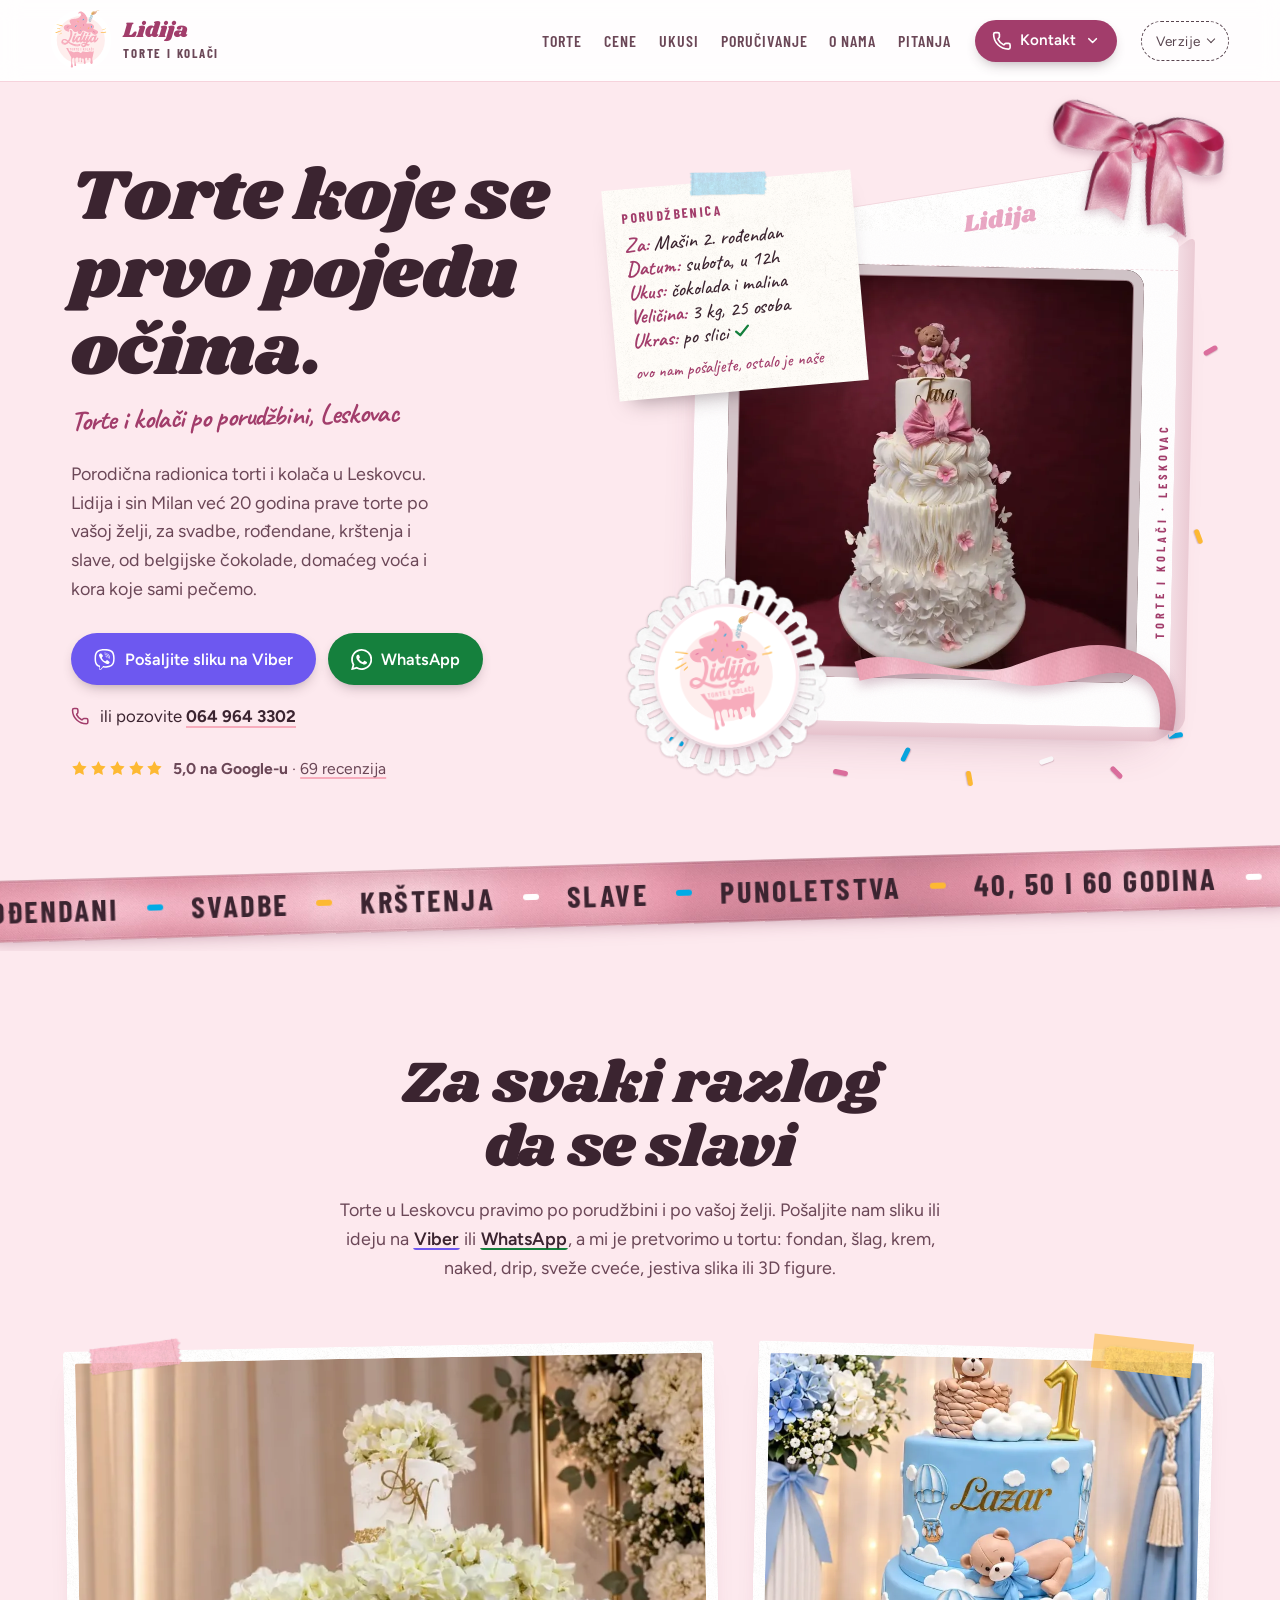
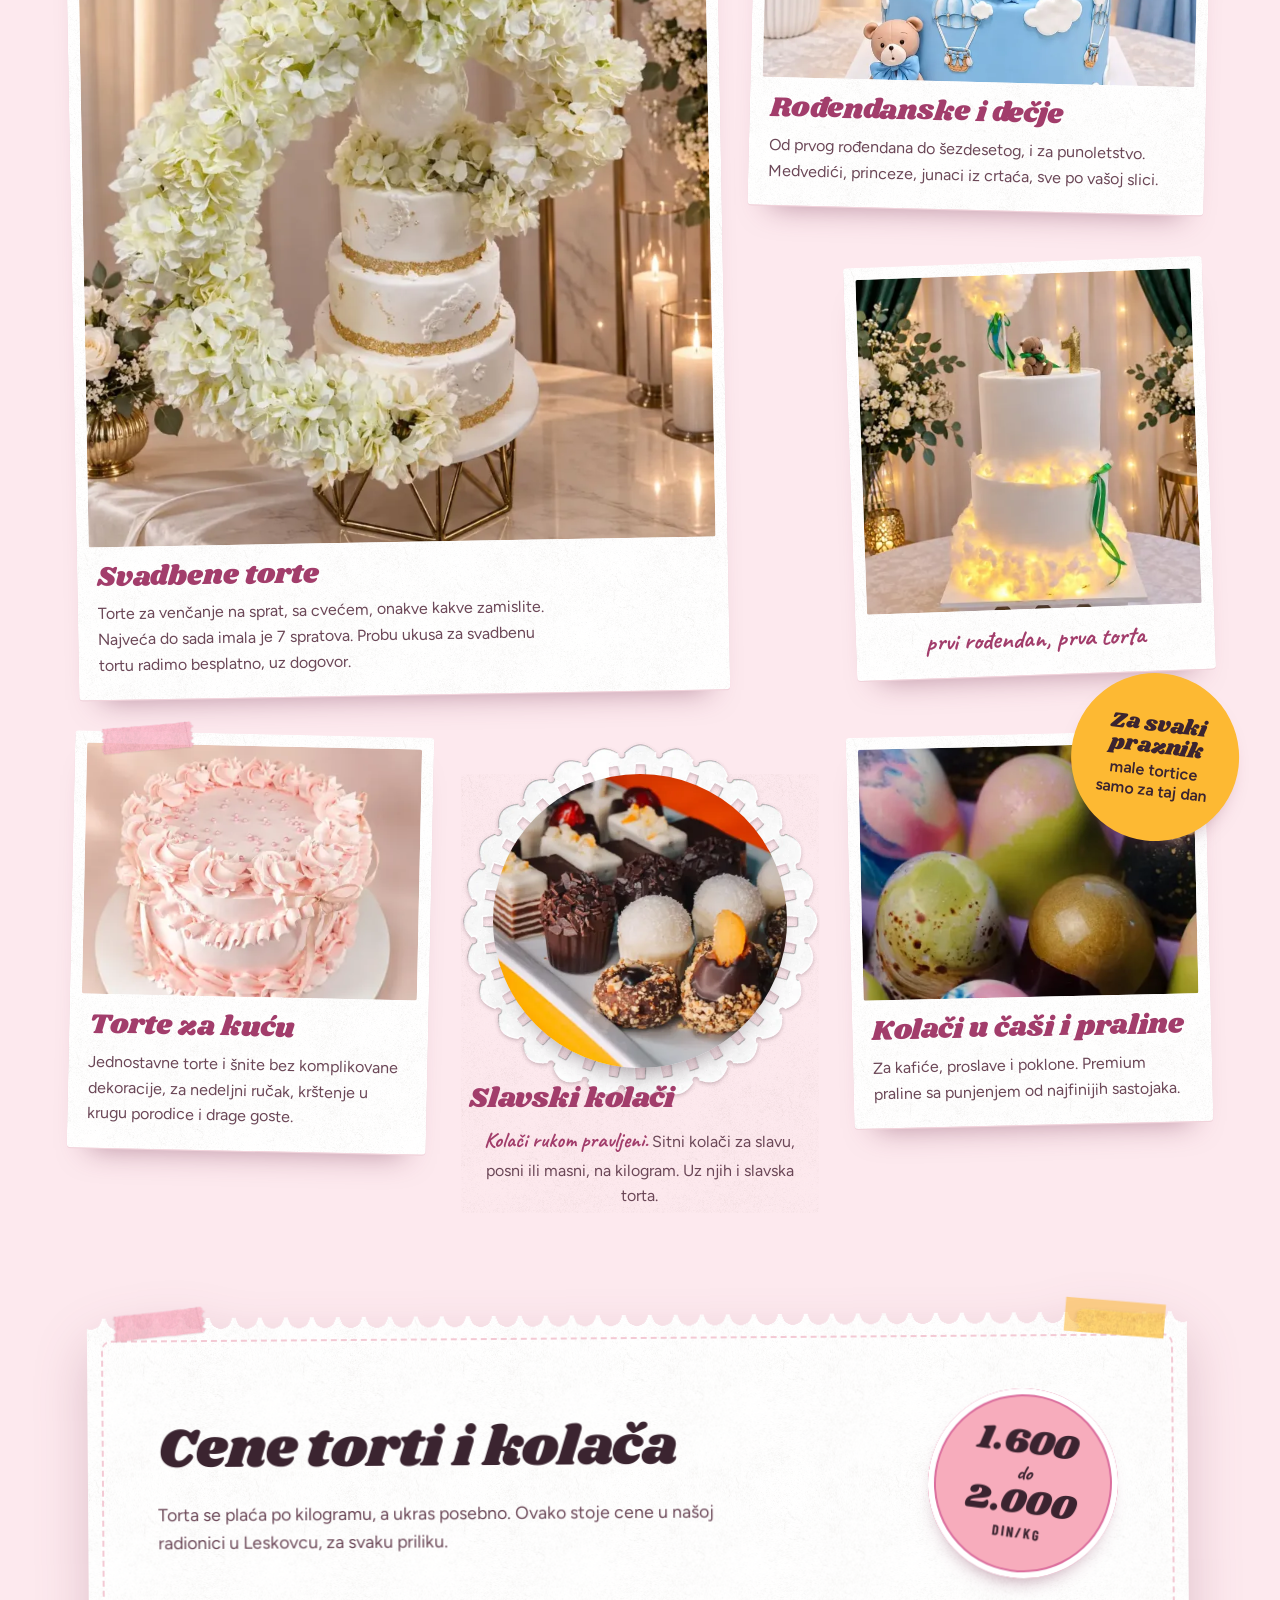
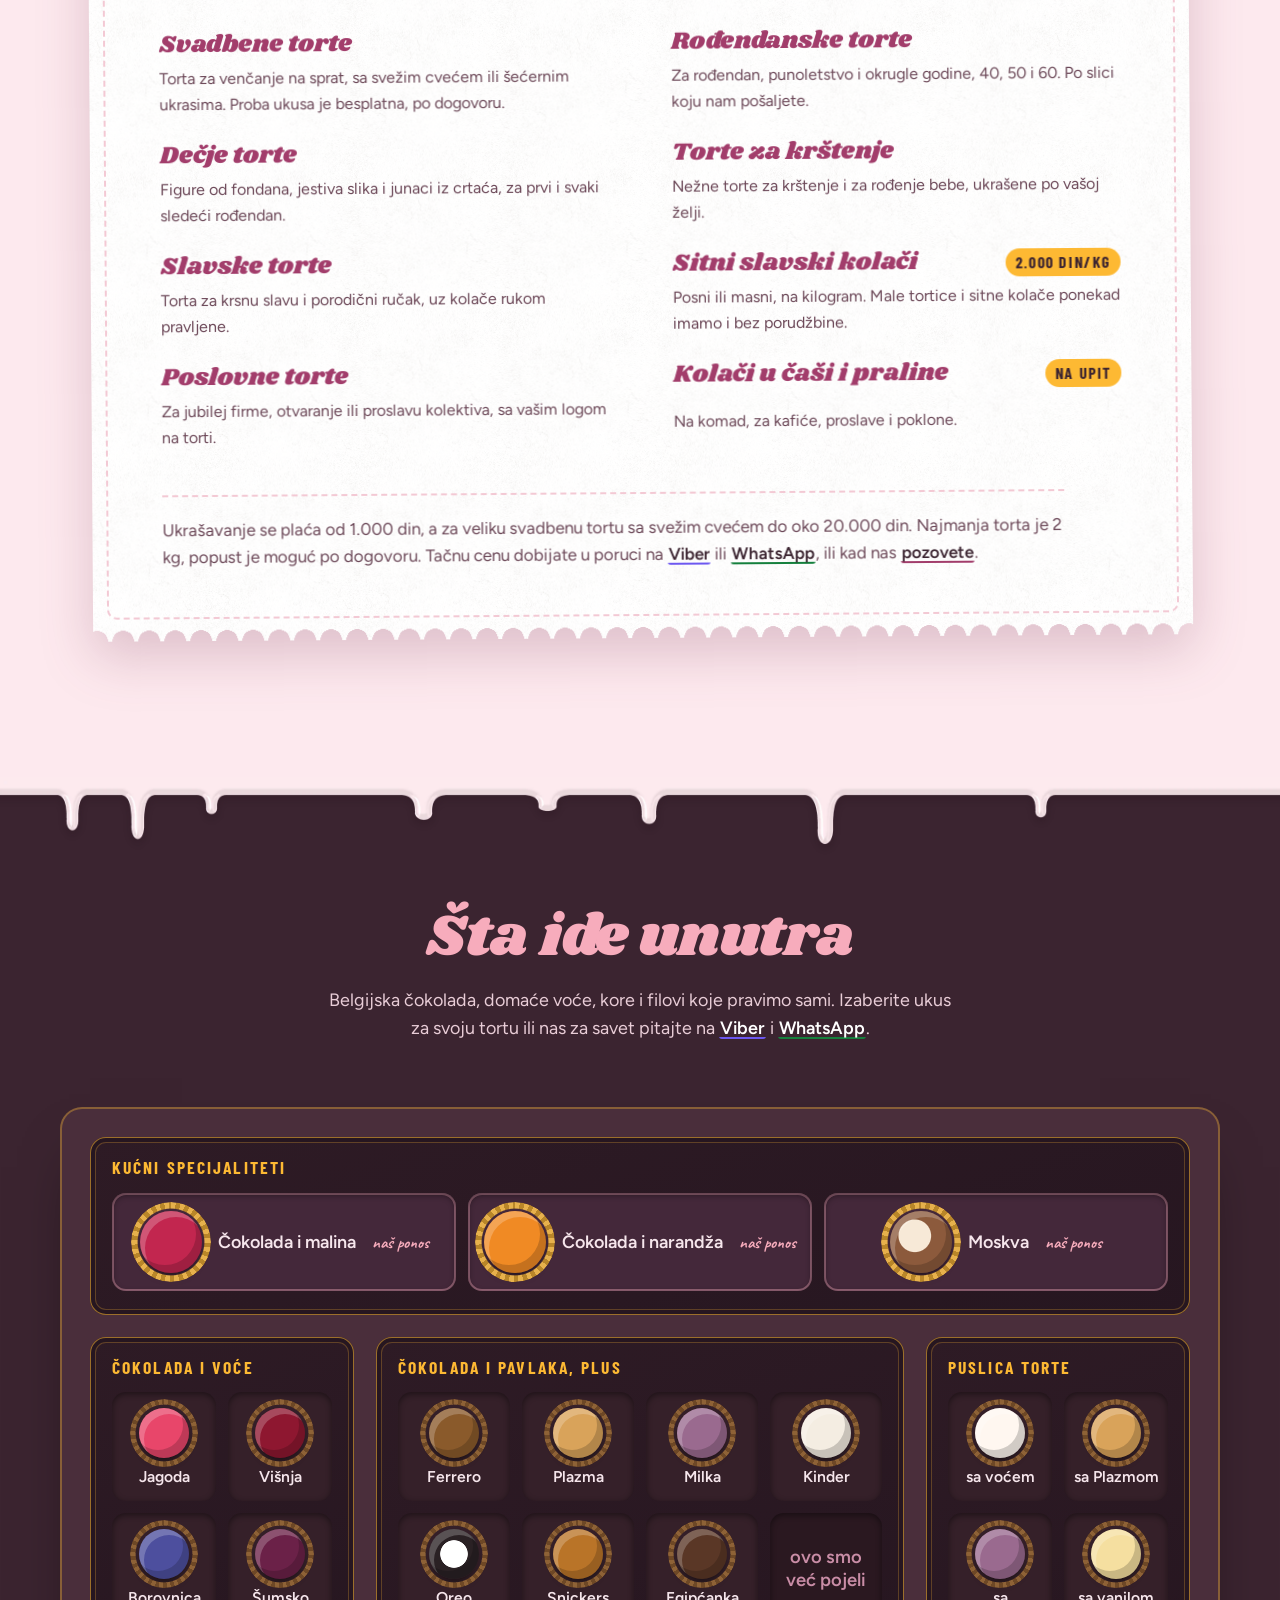
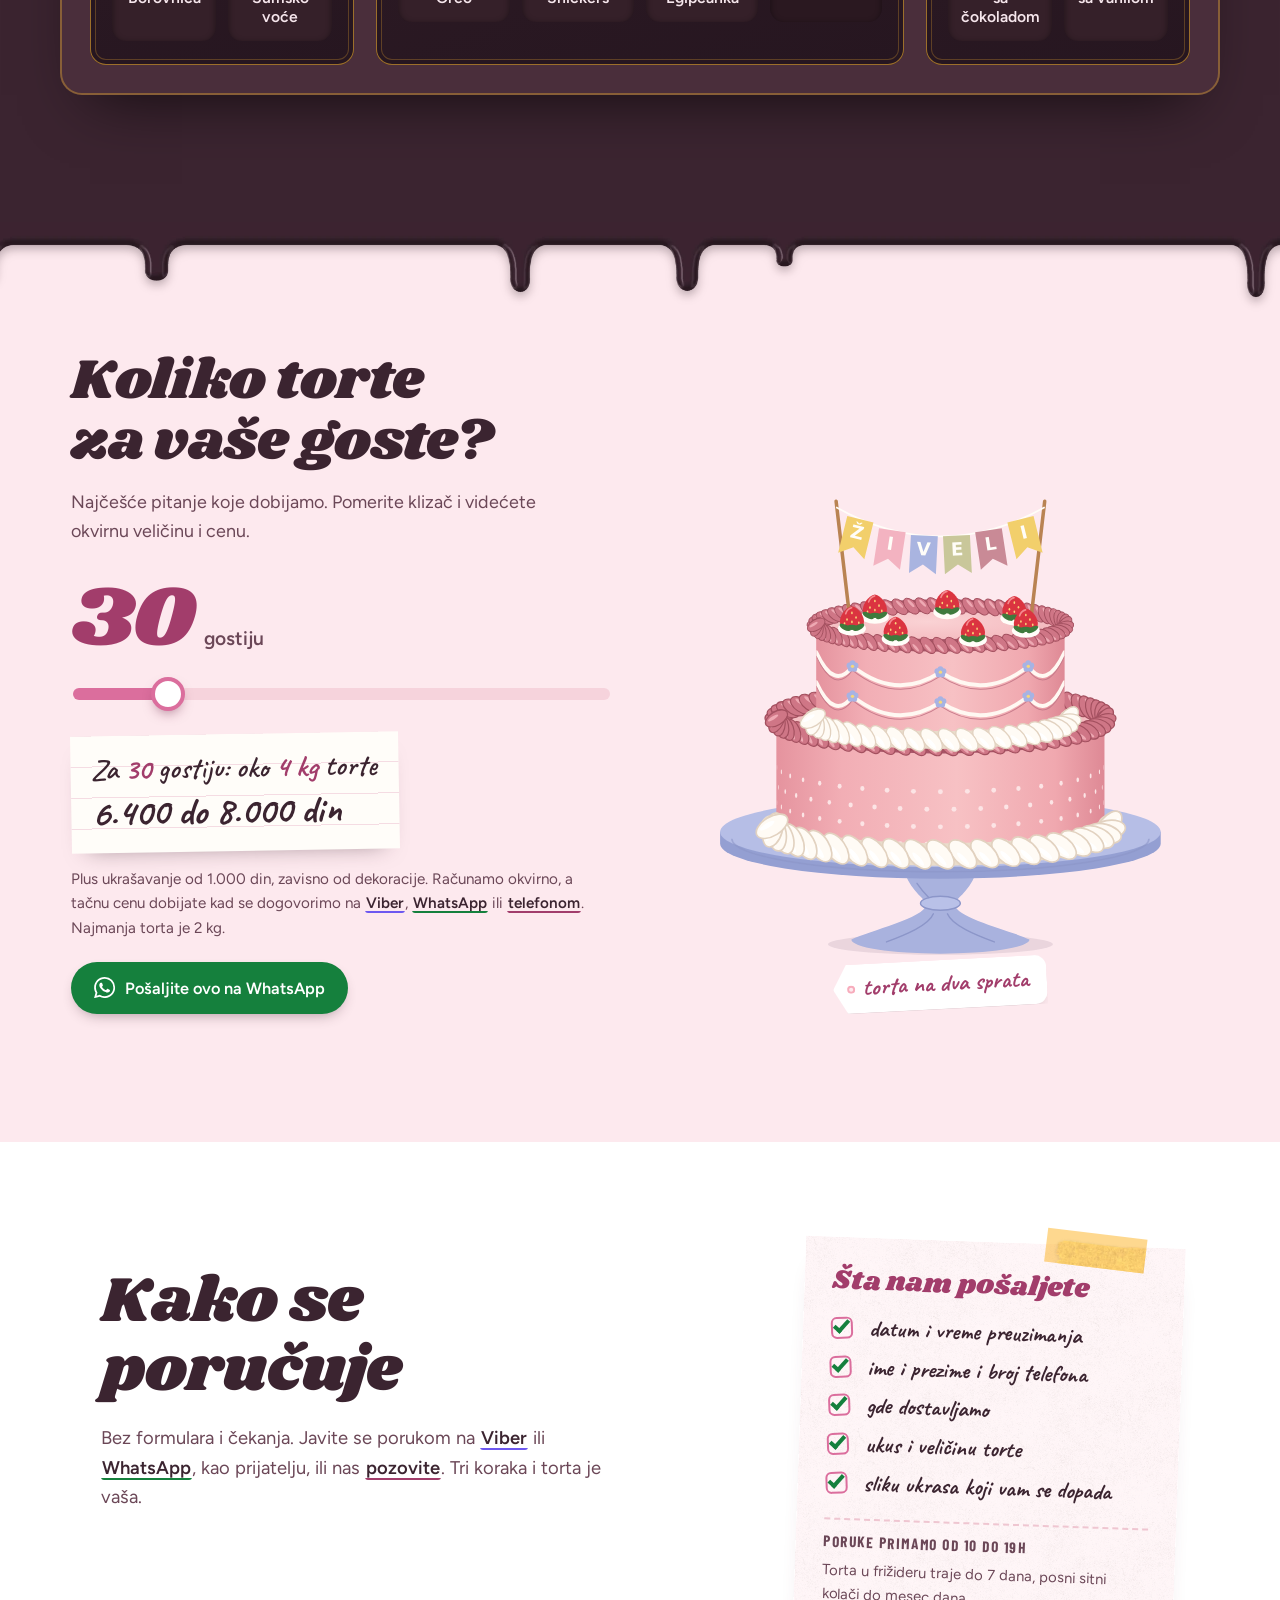
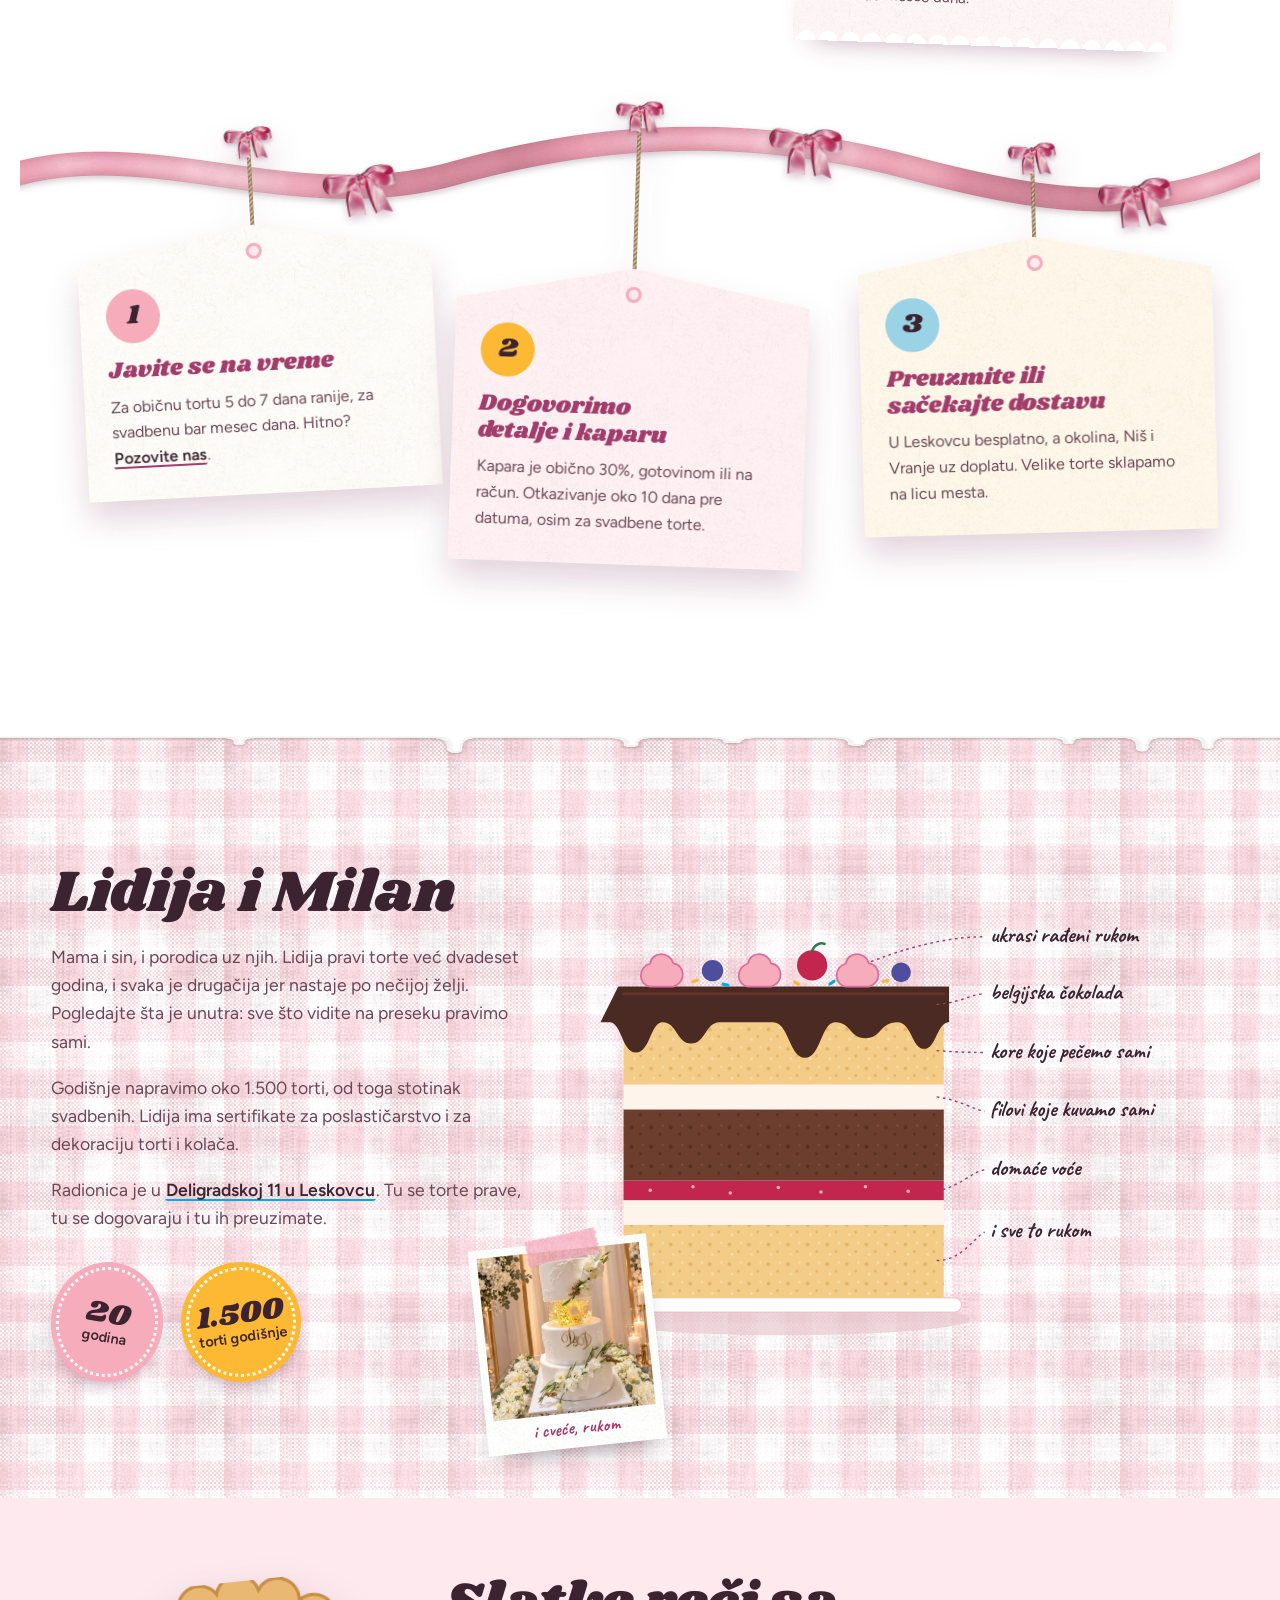
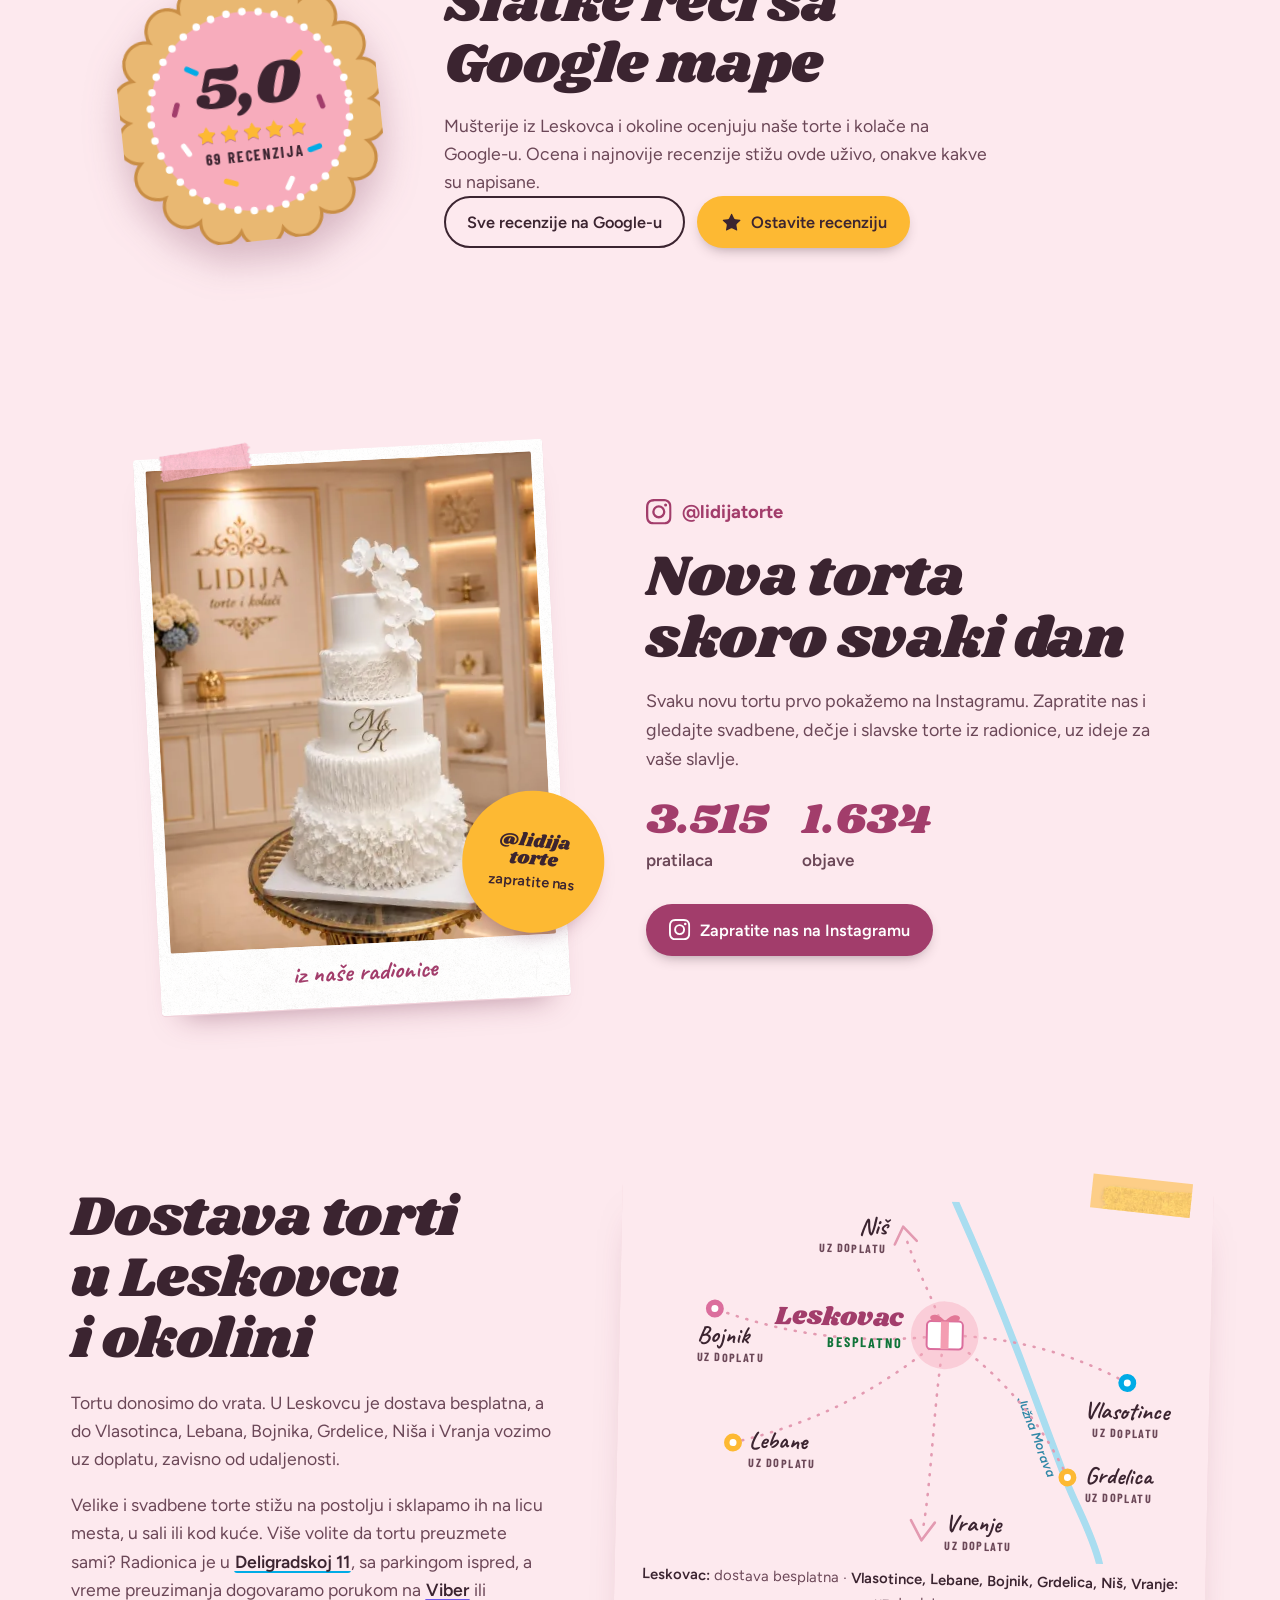
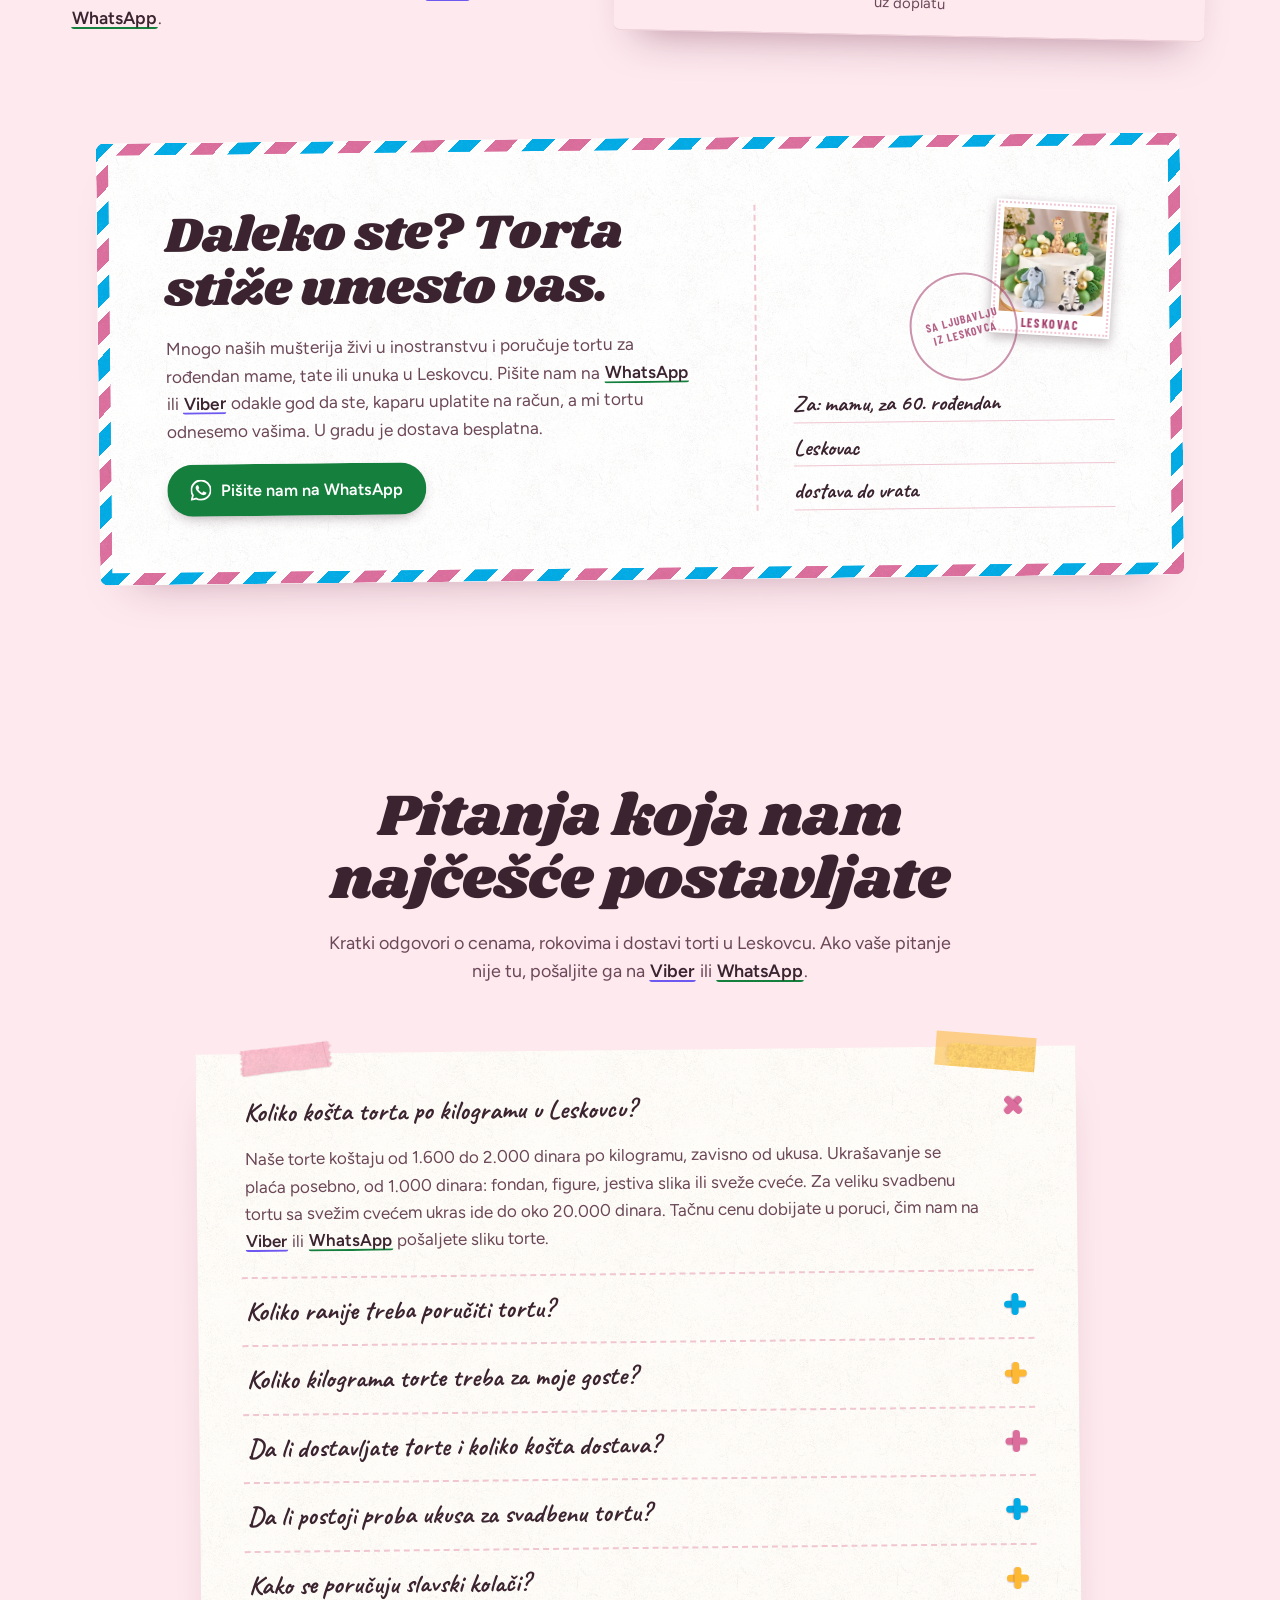
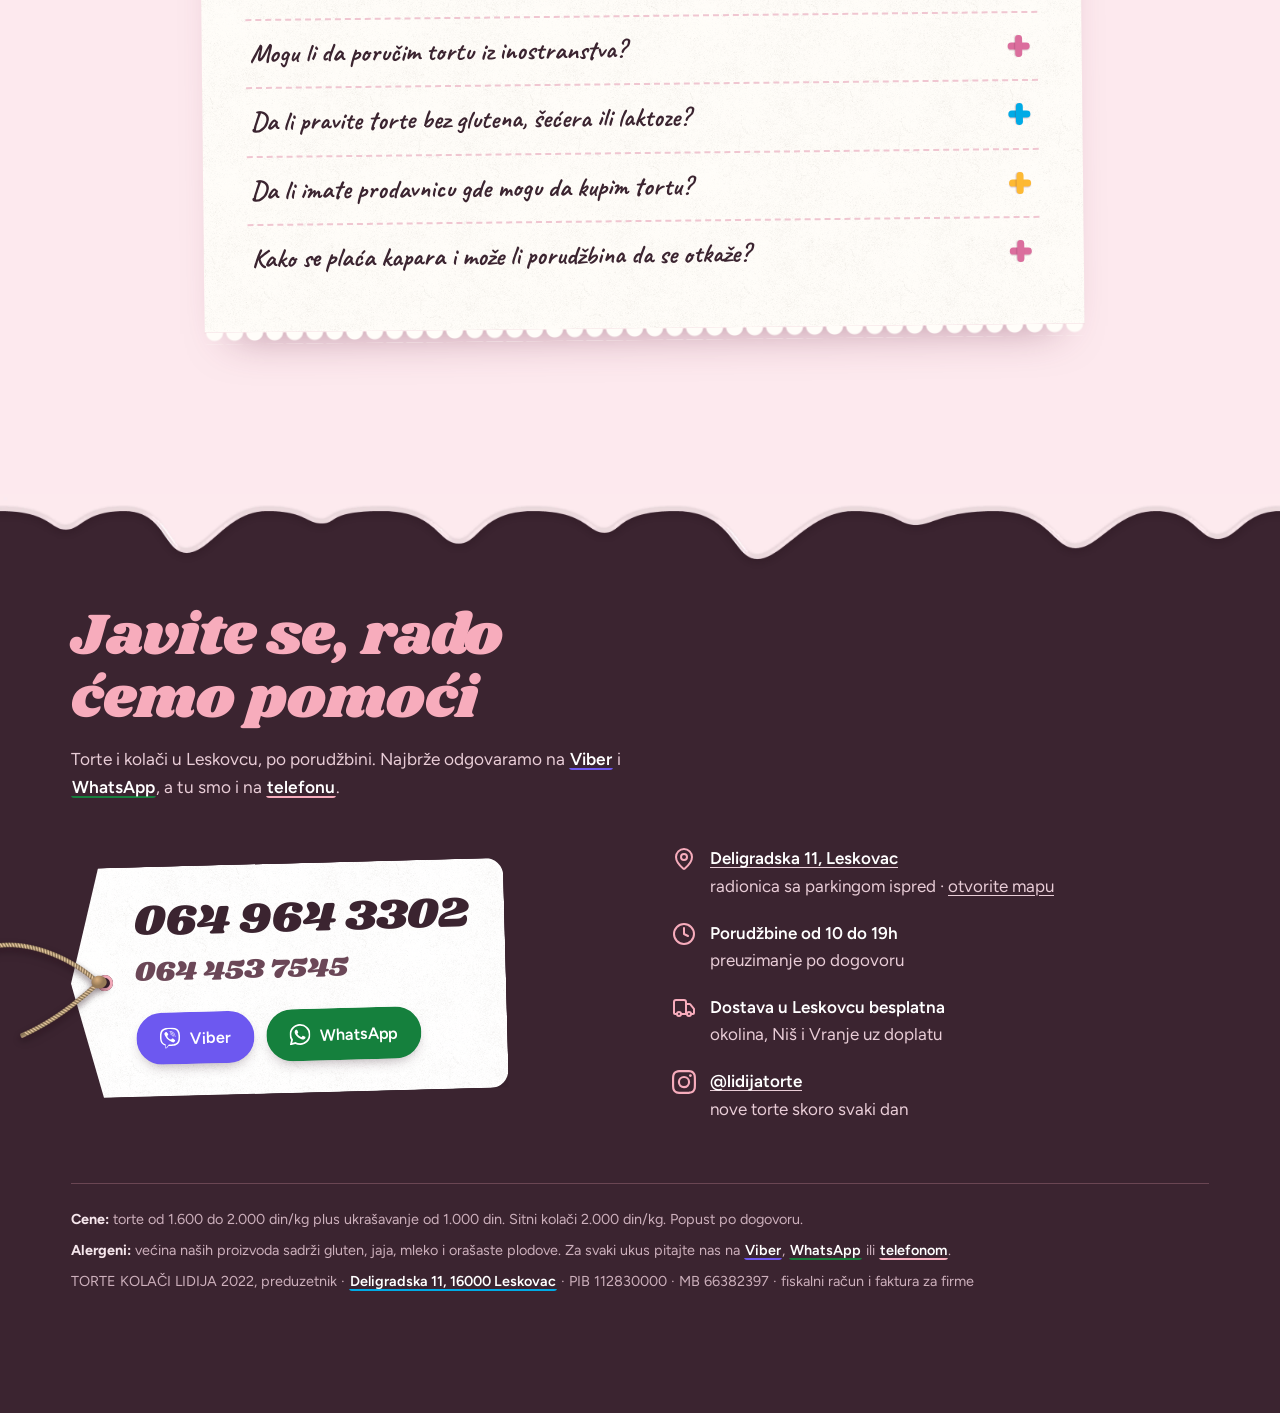
==== commit 656da969: "Add client photos, Instagram promo and illustrated cake calculator Replace every placeholder photo o" ====
--- a/index.html
+++ b/index.html
@@ -24,7 +24,7 @@
 <link rel="preconnect" href="https://fonts.googleapis.com">
 <link rel="preconnect" href="https://fonts.gstatic.com" crossorigin>
 <link href="https://fonts.googleapis.com/css2?family=Barlow+Condensed:wght@600;700&family=Caveat:wght@500;700&family=Figtree:wght@400;500;600;700&family=Shrikhand&display=swap" rel="stylesheet">
-<link rel="preload" as="image" href="assets/img/torta-vila.webp" imagesrcset="assets/img/torta-vila-400.webp 400w, assets/img/torta-vila-800.webp 800w, assets/img/torta-vila.webp 1080w" imagesizes="(max-width: 640px) 69vw, (max-width: 900px) 596px, 416px" fetchpriority="high">
+<link rel="preload" as="image" href="assets/img/torta-tara-kv.webp" imagesrcset="assets/img/torta-tara-kv-400.webp 400w, assets/img/torta-tara-kv-800.webp 800w, assets/img/torta-tara-kv.webp 1536w" imagesizes="(max-width: 640px) 69vw, (max-width: 900px) 596px, 416px" fetchpriority="high">
 <link rel="stylesheet" href="styles.css">
 <link rel="stylesheet" href="assets/verzije.css">
 <script>if (!matchMedia("(prefers-reduced-motion: reduce)").matches) document.documentElement.classList.add("js");</script>
@@ -49,8 +49,8 @@
    "url": "https://lidijatorteikolaci.rs/",
    "logo": "https://lidijatorteikolaci.rs/assets/logo.svg",
    "image": [
-    "https://lidijatorteikolaci.rs/assets/img/torta-vila.webp",
-    "https://lidijatorteikolaci.rs/assets/img/torta-svadbena.webp",
+    "https://lidijatorteikolaci.rs/assets/img/torta-tara-kv.webp",
+    "https://lidijatorteikolaci.rs/assets/img/svadbena-cvece.webp",
     "https://lidijatorteikolaci.rs/assets/img/og-lidija.webp"
    ],
    "description": "Porodična radionica torti i kolača u Leskovcu. Svadbene, rođendanske, dečje torte i torte za krštenje po porudžbini, slavski sitni kolači rukom pravljeni, kolači u čaši i praline.",
@@ -301,7 +301,7 @@
     <div class="box" id="box">
       <div class="box-lid"></div>
       <figure class="box-window">
-        <img src="assets/img/torta-vila.webp" srcset="assets/img/torta-vila-400.webp 400w, assets/img/torta-vila-800.webp 800w, assets/img/torta-vila.webp 1080w" sizes="(max-width: 640px) 69vw, (max-width: 900px) 596px, 416px" width="1080" height="1080" alt="Torta na dva sprata sa vilom, leptirima i ružama, iz radionice Lidija" fetchpriority="high">
+        <img src="assets/img/torta-tara-kv.webp" srcset="assets/img/torta-tara-kv-400.webp 400w, assets/img/torta-tara-kv-800.webp 800w, assets/img/torta-tara-kv.webp 1536w" sizes="(max-width: 640px) 69vw, (max-width: 900px) 596px, 416px" width="1536" height="1536" alt="Torta na tri sprata sa medvedićem, roze mašnom i leptirima, iz radionice Lidija" fetchpriority="high">
         <span class="sheen" aria-hidden="true"></span>
       </figure>
       <div class="ribbons" aria-hidden="true">
@@ -355,7 +355,7 @@
   <div class="collage">
     <figure class="print p-wedding reveal">
       <span class="tape t-l" aria-hidden="true"></span>
-      <img src="assets/img/torta-svadbena.webp" srcset="assets/img/torta-svadbena-400.webp 400w, assets/img/torta-svadbena-800.webp 800w, assets/img/torta-svadbena.webp 1080w" sizes="(max-width: 640px) 88vw, (max-width: 900px) 821px, 633px" width="1080" height="1080" loading="lazy" alt="Svadbena torta na sprat sa roze ukrasima, kristalnim stubom i ružama, radionica Lidija iz Leskovca">
+      <img src="assets/img/svadbena-cvece.webp" srcset="assets/img/svadbena-cvece-400.webp 400w, assets/img/svadbena-cvece-800.webp 800w, assets/img/svadbena-cvece.webp 1200w" sizes="(max-width: 640px) 88vw, (max-width: 900px) 821px, 633px" width="1200" height="1600" loading="lazy" alt="Svadbena torta na sprat sa venčićem od belih hortenzija i zlatnim inicijalima">
       <figcaption>
         <h3>Svadbene torte</h3>
         <p>Torte za venčanje na sprat, sa cvećem, onakve kakve zamislite. Najveća do sada imala je 7 spratova. Probu ukusa za svadbenu tortu radimo besplatno, uz dogovor.</p>
@@ -364,7 +364,7 @@
 
     <figure class="print p-birthday reveal">
       <span class="tape t-r" aria-hidden="true"></span>
-      <img src="assets/img/torta-princeza.webp" srcset="assets/img/torta-princeza-400.webp 400w, assets/img/torta-princeza-800.webp 800w, assets/img/torta-princeza.webp 1080w" sizes="(max-width: 640px) 88vw, (max-width: 900px) 818px, 434px" width="1080" height="1080" loading="lazy" alt="Roze rođendanska torta sa princezom, leptirima i cvetovima">
+      <img src="assets/img/decja-lazar.webp" srcset="assets/img/decja-lazar-400.webp 400w, assets/img/decja-lazar-800.webp 800w, assets/img/decja-lazar.webp 1086w" sizes="(max-width: 640px) 88vw, (max-width: 900px) 818px, 434px" width="1086" height="1448" loading="lazy" alt="Plava dečja torta sa medvedićima, balonima i imenom Lazar">
       <figcaption>
         <h3>Rođendanske i dečje</h3>
         <p>Od prvog rođendana do šezdesetog, i za punoletstvo. Medvedići, princeze, junaci iz crtaća, sve po vašoj slici.</p>
@@ -372,13 +372,13 @@
     </figure>
 
     <figure class="print p-first reveal">
-      <img src="assets/img/torta-prvi-rodjendan.webp" srcset="assets/img/torta-prvi-rodjendan-400.webp 400w, assets/img/torta-prvi-rodjendan-800.webp 800w, assets/img/torta-prvi-rodjendan.webp 1080w" sizes="(max-width: 640px) 68vw, (max-width: 900px) 392px, 340px" width="1080" height="1080" loading="lazy" alt="Bela torta za prvi rođendan sa medvedićem i brojem jedan">
+      <img src="assets/img/prvi-rodjendan-oblaci.webp" srcset="assets/img/prvi-rodjendan-oblaci-400.webp 400w, assets/img/prvi-rodjendan-oblaci-800.webp 800w, assets/img/prvi-rodjendan-oblaci.webp 1086w" sizes="(max-width: 640px) 68vw, (max-width: 900px) 392px, 340px" width="1086" height="1448" loading="lazy" alt="Bela torta za prvi rođendan sa medvedićem, oblacima i brojem jedan">
       <figcaption class="hand">prvi rođendan, prva torta</figcaption>
     </figure>
 
     <figure class="print p-home reveal">
       <span class="tape t-l" aria-hidden="true"></span>
-      <img src="assets/img/torta-snit.webp" srcset="assets/img/torta-snit-400.webp 400w, assets/img/torta-snit-800.webp 800w, assets/img/torta-snit.webp 1200w" sizes="(max-width: 640px) 87vw, (max-width: 900px) 385px, 334px" width="1200" height="816" loading="lazy" alt="Parče slojevite čokoladne torte na belom tanjiru">
+      <img src="assets/img/torta-krem-roze.webp" srcset="assets/img/torta-krem-roze-400.webp 400w, assets/img/torta-krem-roze-800.webp 800w, assets/img/torta-krem-roze.webp 1086w" sizes="(max-width: 640px) 87vw, (max-width: 900px) 385px, 334px" width="1086" height="1448" loading="lazy" alt="Roze torta ukrašena kremom, za porodično slavlje">
       <figcaption>
         <h3>Torte za kuću</h3>
         <p>Jednostavne torte i šnite bez komplikovane dekoracije, za nedeljni ručak, krštenje u krugu porodice i drage goste.</p>
@@ -387,7 +387,7 @@
 
     <figure class="print p-cookies reveal">
       <span class="doily" aria-hidden="true"></span>
-      <img src="assets/img/kolaci-slavski.webp" srcset="assets/img/kolaci-slavski-400.webp 400w, assets/img/kolaci-slavski-800.webp 800w, assets/img/kolaci-slavski.webp 1200w" sizes="(max-width: 640px) 68vw, (max-width: 900px) 331px, 289px" width="1200" height="900" loading="lazy" alt="Sitni slavski kolači posuti šećerom u prahu na tanjiru">
+      <img src="assets/img/slavski-kolaci.webp" srcset="assets/img/slavski-kolaci-400.webp 400w, assets/img/slavski-kolaci-800.webp 800w, assets/img/slavski-kolaci.webp 1078w" sizes="(max-width: 640px) 68vw, (max-width: 900px) 331px, 289px" width="1078" height="1600" loading="lazy" alt="Sitni slavski kolači na tacni, kocke, kuglice sa kokosom i korpice sa lešnikom">
       <figcaption>
         <h3>Slavski kolači</h3>
         <p><span class="hand-inline">Kolači rukom pravljeni.</span> Sitni kolači za slavu, posni ili masni, na kilogram. Uz njih i slavska torta.</p>
@@ -396,7 +396,7 @@
 
     <figure class="print p-cups reveal">
       <span class="tape t-r" aria-hidden="true"></span>
-      <img src="assets/img/kolac-u-casi.webp" srcset="assets/img/kolac-u-casi-400.webp 400w, assets/img/kolac-u-casi-800.webp 800w, assets/img/kolac-u-casi.webp 1200w" sizes="(max-width: 640px) 88vw, (max-width: 900px) 386px, 334px" width="1200" height="900" loading="lazy" alt="Kremasti kolač u staklenoj čaši">
+      <img src="assets/img/praline-sarene.webp" srcset="assets/img/praline-sarene-400.webp 400w, assets/img/praline-sarene-800.webp 800w, assets/img/praline-sarene.webp 900w" sizes="(max-width: 640px) 88vw, (max-width: 900px) 386px, 334px" width="900" height="1600" loading="lazy" alt="Šarene praline od belgijske čokolade">
       <figcaption>
         <h3>Kolači u čaši i praline</h3>
         <p>Za kafiće, proslave i poklone. Premium praline sa punjenjem od najfinijih sastojaka.</p>
@@ -503,16 +503,7 @@
     </a>
   </div>
   <div class="calc-cake" aria-hidden="true">
-    <svg viewBox="0 0 400 420" id="cake-svg">
-      <ellipse cx="200" cy="398" rx="182" ry="20" fill="#E9C9D1" opacity=".6"/>
-      <image href="assets/doily.svg" x="14" y="356" width="372" height="72" preserveAspectRatio="none"/>
-      <rect x="52" y="380" width="296" height="12" rx="6" fill="#FFFFFF" stroke="#E7BCC7"/>
-      <g class="tier" data-tier="1"><rect x="70" y="300" width="260" height="84" rx="10" fill="#FFF3F5" stroke="#F2B9C6"/><path d="M70 314 q16 22 32 0 t32 0 t32 0 t32 0 t32 0 t32 0 t32 0 t36 0 v-4 h-260z" fill="#F7ACBC"/><rect x="90" y="338" width="9" height="3.5" rx="1.7" fill="#00ABE6" transform="rotate(-30 94 340)"/><rect x="118" y="352" width="9" height="3.5" rx="1.7" fill="#FDB933" transform="rotate(7 122 354)"/><rect x="146" y="366" width="9" height="3.5" rx="1.7" fill="#DB6E9D" transform="rotate(-16 150 368)"/><rect x="174" y="338" width="9" height="3.5" rx="1.7" fill="#00ABE6" transform="rotate(21 178 340)"/><rect x="202" y="352" width="9" height="3.5" rx="1.7" fill="#FDB933" transform="rotate(-2 206 354)"/><rect x="230" y="366" width="9" height="3.5" rx="1.7" fill="#DB6E9D" transform="rotate(-25 234 368)"/><rect x="258" y="338" width="9" height="3.5" rx="1.7" fill="#00ABE6" transform="rotate(12 262 340)"/><rect x="286" y="352" width="9" height="3.5" rx="1.7" fill="#FDB933" transform="rotate(-11 290 354)"/></g>
-      <g class="tier" data-tier="2"><rect x="105" y="226" width="190" height="74" rx="10" fill="#FFF3F5" stroke="#F2B9C6"/><path d="M105 240 q15 20 30 0 t30 0 t30 0 t30 0 t30 0 t30 0 t10 0 v-4 h-190z" fill="#DB6E9D"/><rect x="122" y="258" width="9" height="3.5" rx="1.7" fill="#FDB933" transform="rotate(-30 126 260)"/><rect x="148" y="274" width="9" height="3.5" rx="1.7" fill="#00ABE6" transform="rotate(11 152 276)"/><rect x="174" y="258" width="9" height="3.5" rx="1.7" fill="#DB6E9D" transform="rotate(-8 178 260)"/><rect x="200" y="274" width="9" height="3.5" rx="1.7" fill="#FDB933" transform="rotate(-27 204 276)"/><rect x="226" y="258" width="9" height="3.5" rx="1.7" fill="#00ABE6" transform="rotate(14 230 260)"/><rect x="252" y="274" width="9" height="3.5" rx="1.7" fill="#DB6E9D" transform="rotate(-5 256 276)"/></g>
-      <g class="tier" data-tier="3"><rect x="138" y="162" width="124" height="64" rx="10" fill="#FFF3F5" stroke="#F2B9C6"/><path d="M138 176 q15 18 31 0 t31 0 t31 0 t31 0 v-4 h-124z" fill="#F7ACBC"/><rect x="152" y="190" width="8" height="3.2" rx="1.6" fill="#00ABE6" transform="rotate(-30 156 192)"/><rect x="176" y="204" width="8" height="3.2" rx="1.6" fill="#DB6E9D" transform="rotate(-1 180 206)"/><rect x="200" y="190" width="8" height="3.2" rx="1.6" fill="#FDB933" transform="rotate(28 204 192)"/><rect x="224" y="204" width="8" height="3.2" rx="1.6" fill="#00ABE6" transform="rotate(-3 228 206)"/></g>
-      <g class="tier" data-tier="4"><rect x="163" y="108" width="74" height="54" rx="9" fill="#FFF3F5" stroke="#F2B9C6"/><path d="M163 120 q12 16 25 0 t24 0 t25 0 v-4 h-74z" fill="#DB6E9D"/></g>
-      <g class="candle" id="candle"><rect x="194" y="70" width="12" height="38" rx="3" fill="#9BD3E6"/><path d="M200 46 c 8 10 9 18 0 24 c -9 -6 -8 -14 0 -24z" fill="#FDB933"/></g>
-    </svg>
+    <svg viewBox="0 0 400 512" id="cake-svg"><defs><g id="tbw"><ellipse rx=".74" ry=".4" fill="#FFFBF5" stroke="#E2D2C0" stroke-width=".07"/><ellipse cx="-.16" cy="-.13" rx=".36" ry=".1" fill="#fff"/></g><g id="tbr"><ellipse rx=".74" ry=".4" fill="#CF7686" stroke="#A3505F" stroke-width=".07"/><ellipse cx="-.16" cy="-.13" rx=".36" ry=".1" fill="#EEA9B3"/></g><g id="tfl"><g fill="#A7B3E3"><circle cx="0" cy="-1" r=".95"/><circle cx="1" cy="-0.3" r=".95"/><circle cx="0.6" cy="0.8" r=".95"/><circle cx="-0.6" cy="0.8" r=".95"/><circle cx="-1" cy="-0.3" r=".95"/></g><circle r=".55" fill="#F6D77A"/></g><g id="tsb"><ellipse cy=".05" rx=".85" ry=".44" fill="#FFFDF8"/><path d="M0,-1.3 C.4,-1.25 .82,-.62 .72,-.26 C.6,.05 -.6,.05 -.72,-.26 C-.82,-.62 -.4,-1.25 0,-1.3Z" fill="#DB3440"/><path d="M-.38,-.85 q.1,-.3 .36,-.36" stroke="#F58A8F" stroke-width=".1" fill="none" stroke-linecap="round"/><g fill="#F9D47A"><ellipse cx="-0.3" cy="-0.5" rx=".05" ry=".08"/><ellipse cx="0.25" cy="-0.62" rx=".05" ry=".08"/><ellipse cx="0" cy="-0.9" rx=".05" ry=".08"/><ellipse cx="-0.45" cy="-0.25" rx=".05" ry=".08"/><ellipse cx="0.42" cy="-0.3" rx=".05" ry=".08"/><ellipse cx="0" cy="-0.35" rx=".05" ry=".08"/></g><g fill="#3F7A3D"><ellipse cx="-.42" cy="-.02" rx=".38" ry=".16" transform="rotate(28 -.42 0)"/><ellipse cx=".42" cy="-.02" rx=".38" ry=".16" transform="rotate(-28 .42 0)"/><ellipse cy="-.02" rx=".38" ry=".16"/></g></g><linearGradient id="tier-shade" x1="0" x2="1"><stop offset="0" stop-color="#E5939E"/><stop offset=".2" stop-color="#F2AEB5"/><stop offset=".55" stop-color="#F7C1C4"/><stop offset=".85" stop-color="#F0A8AF"/><stop offset="1" stop-color="#DE8995"/></linearGradient><radialGradient id="tier-top" cx=".45" cy=".4" r=".7"><stop offset="0" stop-color="#FAD2D4"/><stop offset="1" stop-color="#F2B2B8"/></radialGradient></defs><ellipse cx="200" cy="502" rx="96" ry="9" fill="#8E7A92" opacity=".18"/><path d="M170,442.1 C176,458 188,464 188,468 C186,480 140,490 124,498 A76 12 0 0 0 276,498 C260,490 214,480 212,468 C212,464 224,458 230,442.1Z" fill="#A9B2DE"/><ellipse cx="200" cy="467" rx="17" ry="6" fill="#B9C1E8" stroke="#8C96C9" stroke-width="1.2"/><path d="M194,476 C190,486 170,494 154,500 M206,476 C210,486 230,494 246,500 M180,450 C184,456 188,460 190,462" fill="none" stroke="#8C96C9" stroke-width="1.2" stroke-linecap="round"/><path d="M12,406 v10 A188 30.1 0 0 0 388,416 v-10Z" fill="#949FD2"/><ellipse cx="200" cy="406" rx="188" ry="30.1" fill="#B6BEE6"/><path d="M22,412 A178 28.1 0 0 0 378,412" fill="none" stroke="#8C96C9" stroke-width="1.4" opacity=".6"/><g class="tier" data-tier="1"><clipPath id="tc0"><path d="M60,310 V402 A140 22.4 0 0 0 340,402 V310Z"/></clipPath><path d="M60,310 V402 A140 22.4 0 0 0 340,402 V310Z" fill="url(#tier-shade)"/><g clip-path="url(#tc0)" fill="#FCE4E5"><ellipse cx="60.5" cy="351.2" rx="0.2" ry="2.1"/><ellipse cx="64.3" cy="354.9" rx="0.5" ry="2.1"/><ellipse cx="71.8" cy="358.4" rx="0.8" ry="2.1"/><ellipse cx="82.8" cy="361.7" rx="1.1" ry="2.1"/><ellipse cx="97" cy="364.6" rx="1.4" ry="2.1"/><ellipse cx="114" cy="367.1" rx="1.7" ry="2.1"/><ellipse cx="133.4" cy="369.1" rx="1.8" ry="2.1"/><ellipse cx="154.5" cy="370.6" rx="2" ry="2.1"/><ellipse cx="177" cy="371.5" rx="2.1" ry="2.1"/><ellipse cx="200" cy="371.8" rx="2.1" ry="2.1"/><ellipse cx="223" cy="371.5" rx="2.1" ry="2.1"/><ellipse cx="245.5" cy="370.6" rx="2" ry="2.1"/><ellipse cx="266.6" cy="369.1" rx="1.8" ry="2.1"/><ellipse cx="286" cy="367.1" rx="1.7" ry="2.1"/><ellipse cx="303" cy="364.6" rx="1.4" ry="2.1"/><ellipse cx="317.2" cy="361.7" rx="1.1" ry="2.1"/><ellipse cx="328.2" cy="358.4" rx="0.8" ry="2.1"/><ellipse cx="335.7" cy="354.9" rx="0.5" ry="2.1"/><ellipse cx="339.5" cy="351.2" rx="0.2" ry="2.1"/><ellipse cx="61.9" cy="368.1" rx="0.3" ry="2.1"/><ellipse cx="67.6" cy="371.7" rx="0.7" ry="2.1"/><ellipse cx="76.9" cy="375.1" rx="1" ry="2.1"/><ellipse cx="89.5" cy="378.2" rx="1.3" ry="2.1"/><ellipse cx="105.2" cy="380.9" rx="1.5" ry="2.1"/><ellipse cx="123.4" cy="383.2" rx="1.8" ry="2.1"/><ellipse cx="143.8" cy="384.9" rx="1.9" ry="2.1"/><ellipse cx="165.6" cy="386.1" rx="2" ry="2.1"/><ellipse cx="188.4" cy="386.7" rx="2.1" ry="2.1"/><ellipse cx="211.6" cy="386.7" rx="2.1" ry="2.1"/><ellipse cx="234.4" cy="386.1" rx="2" ry="2.1"/><ellipse cx="256.2" cy="384.9" rx="1.9" ry="2.1"/><ellipse cx="276.6" cy="383.2" rx="1.8" ry="2.1"/><ellipse cx="294.8" cy="380.9" rx="1.5" ry="2.1"/><ellipse cx="310.5" cy="378.2" rx="1.3" ry="2.1"/><ellipse cx="323.1" cy="375.1" rx="1" ry="2.1"/><ellipse cx="332.4" cy="371.7" rx="0.7" ry="2.1"/><ellipse cx="338.1" cy="368.1" rx="0.3" ry="2.1"/><ellipse cx="60.5" cy="381.2" rx="0.2" ry="2.1"/><ellipse cx="64.3" cy="384.9" rx="0.5" ry="2.1"/><ellipse cx="71.8" cy="388.4" rx="0.8" ry="2.1"/><ellipse cx="82.8" cy="391.7" rx="1.1" ry="2.1"/><ellipse cx="97" cy="394.6" rx="1.4" ry="2.1"/><ellipse cx="114" cy="397.1" rx="1.7" ry="2.1"/><ellipse cx="133.4" cy="399.1" rx="1.8" ry="2.1"/><ellipse cx="154.5" cy="400.6" rx="2" ry="2.1"/><ellipse cx="177" cy="401.5" rx="2.1" ry="2.1"/><ellipse cx="200" cy="401.8" rx="2.1" ry="2.1"/><ellipse cx="223" cy="401.5" rx="2.1" ry="2.1"/><ellipse cx="245.5" cy="400.6" rx="2" ry="2.1"/><ellipse cx="266.6" cy="399.1" rx="1.8" ry="2.1"/><ellipse cx="286" cy="397.1" rx="1.7" ry="2.1"/><ellipse cx="303" cy="394.6" rx="1.4" ry="2.1"/><ellipse cx="317.2" cy="391.7" rx="1.1" ry="2.1"/><ellipse cx="328.2" cy="388.4" rx="0.8" ry="2.1"/><ellipse cx="335.7" cy="384.9" rx="0.5" ry="2.1"/><ellipse cx="339.5" cy="381.2" rx="0.2" ry="2.1"/><ellipse cx="61.9" cy="398.1" rx="0.3" ry="2.1"/><ellipse cx="67.6" cy="401.7" rx="0.7" ry="2.1"/><ellipse cx="76.9" cy="405.1" rx="1" ry="2.1"/><ellipse cx="89.5" cy="408.2" rx="1.3" ry="2.1"/><ellipse cx="105.2" cy="410.9" rx="1.5" ry="2.1"/><ellipse cx="123.4" cy="413.2" rx="1.8" ry="2.1"/><ellipse cx="143.8" cy="414.9" rx="1.9" ry="2.1"/><ellipse cx="165.6" cy="416.1" rx="2" ry="2.1"/><ellipse cx="188.4" cy="416.7" rx="2.1" ry="2.1"/><ellipse cx="211.6" cy="416.7" rx="2.1" ry="2.1"/><ellipse cx="234.4" cy="416.1" rx="2" ry="2.1"/><ellipse cx="256.2" cy="414.9" rx="1.9" ry="2.1"/><ellipse cx="276.6" cy="413.2" rx="1.8" ry="2.1"/><ellipse cx="294.8" cy="410.9" rx="1.5" ry="2.1"/><ellipse cx="310.5" cy="408.2" rx="1.3" ry="2.1"/><ellipse cx="323.1" cy="405.1" rx="1" ry="2.1"/><ellipse cx="332.4" cy="401.7" rx="0.7" ry="2.1"/><ellipse cx="338.1" cy="398.1" rx="0.3" ry="2.1"/><ellipse cx="60.5" cy="411.2" rx="0.2" ry="2.1"/><ellipse cx="64.3" cy="414.9" rx="0.5" ry="2.1"/><ellipse cx="71.8" cy="418.4" rx="0.8" ry="2.1"/><ellipse cx="82.8" cy="421.7" rx="1.1" ry="2.1"/><ellipse cx="97" cy="424.6" rx="1.4" ry="2.1"/><ellipse cx="114" cy="427.1" rx="1.7" ry="2.1"/><ellipse cx="133.4" cy="429.1" rx="1.8" ry="2.1"/><ellipse cx="154.5" cy="430.6" rx="2" ry="2.1"/><ellipse cx="177" cy="431.5" rx="2.1" ry="2.1"/><ellipse cx="200" cy="431.8" rx="2.1" ry="2.1"/><ellipse cx="223" cy="431.5" rx="2.1" ry="2.1"/><ellipse cx="245.5" cy="430.6" rx="2" ry="2.1"/><ellipse cx="266.6" cy="429.1" rx="1.8" ry="2.1"/><ellipse cx="286" cy="427.1" rx="1.7" ry="2.1"/><ellipse cx="303" cy="424.6" rx="1.4" ry="2.1"/><ellipse cx="317.2" cy="421.7" rx="1.1" ry="2.1"/><ellipse cx="328.2" cy="418.4" rx="0.8" ry="2.1"/><ellipse cx="335.7" cy="414.9" rx="0.5" ry="2.1"/><ellipse cx="339.5" cy="411.2" rx="0.2" ry="2.1"/></g><ellipse cx="200" cy="310" rx="140" ry="22.4" fill="url(#tier-top)"/><path d="M60.7,307.8 L61.6,306.7 L62.7,305.6 L64.3,304.5 L66.1,303.5 L68.3,302.4 L70.7,301.4 L73.5,300.4 L76.6,299.4 L80,298.5 L83.7,297.5 L87.6,296.6 L91.9,295.8 L96.4,294.9 L101.1,294.1 L106.1,293.4 L111.3,292.7 L116.7,292 L122.3,291.4 L128.1,290.8 L134.1,290.2 L140.2,289.7 L146.5,289.3 L152.9,288.9 L159.4,288.6 L166,288.3 L172.7,288 L179.5,287.8 L186.3,287.7 L193.1,287.6 L200,287.6 L206.9,287.6 L213.7,287.7 L220.5,287.8 L227.3,288 L234,288.3 L240.6,288.6 L247.1,288.9 L253.5,289.3 L259.8,289.7 L265.9,290.2 L271.9,290.8 L277.7,291.4 L283.3,292 L288.7,292.7 L293.9,293.4 L298.9,294.1 L303.6,294.9 L308.1,295.8 L312.4,296.6 L316.3,297.5 L320,298.5 L323.4,299.4 L326.5,300.4 L329.3,301.4 L331.7,302.4 L333.9,303.5 L335.7,304.5 L337.3,305.6 L338.4,306.7 L339.3,307.8" fill="none" stroke="#A95569" stroke-width="13.5" stroke-linecap="round"/><use href="#tbr" transform="translate(60.7 307.8) rotate(350.1) scale(14.2)"/><use href="#tbr" transform="translate(62.6 305.7) rotate(8.5) scale(14.2)"/><use href="#tbr" transform="translate(65.6 303.7) rotate(19.3) scale(14.2)"/><use href="#tbr" transform="translate(69.8 301.8) rotate(25.9) scale(14.2)"/><use href="#tbr" transform="translate(75 299.9) rotate(30.4) scale(14.2)"/><use href="#tbr" transform="translate(81.4 298.1) rotate(33.7) scale(14.2)"/><use href="#tbr" transform="translate(88.7 296.4) rotate(36.2) scale(14.2)"/><use href="#tbr" transform="translate(96.9 294.8) rotate(38.1) scale(14.2)"/><use href="#tbr" transform="translate(106.1 293.4) rotate(39.8) scale(14.2)"/><use href="#tbr" transform="translate(116 292.1) rotate(41.2) scale(14.2)"/><use href="#tbr" transform="translate(126.6 290.9) rotate(42.4) scale(14.2)"/><use href="#tbr" transform="translate(137.9 289.9) rotate(43.5) scale(14.2)"/><use href="#tbr" transform="translate(149.7 289.1) rotate(44.5) scale(14.2)"/><use href="#tbr" transform="translate(161.9 288.4) rotate(45.4) scale(14.2)"/><use href="#tbr" transform="translate(174.4 288) rotate(46.3) scale(14.2)"/><use href="#tbr" transform="translate(187.1 287.7) rotate(47.2) scale(14.2)"/><use href="#tbr" transform="translate(200 287.6) rotate(48) scale(14.2)"/><use href="#tbr" transform="translate(212.9 287.7) rotate(48.8) scale(14.2)"/><use href="#tbr" transform="translate(225.6 288) rotate(49.7) scale(14.2)"/><use href="#tbr" transform="translate(238.1 288.4) rotate(50.6) scale(14.2)"/><use href="#tbr" transform="translate(250.3 289.1) rotate(51.5) scale(14.2)"/><use href="#tbr" transform="translate(262.1 289.9) rotate(52.5) scale(14.2)"/><use href="#tbr" transform="translate(273.4 290.9) rotate(53.6) scale(14.2)"/><use href="#tbr" transform="translate(284 292.1) rotate(54.8) scale(14.2)"/><use href="#tbr" transform="translate(293.9 293.4) rotate(56.2) scale(14.2)"/><use href="#tbr" transform="translate(303.1 294.8) rotate(57.9) scale(14.2)"/><use href="#tbr" transform="translate(311.3 296.4) rotate(59.8) scale(14.2)"/><use href="#tbr" transform="translate(318.6 298.1) rotate(62.3) scale(14.2)"/><use href="#tbr" transform="translate(325 299.9) rotate(65.6) scale(14.2)"/><use href="#tbr" transform="translate(330.2 301.8) rotate(70.1) scale(14.2)"/><use href="#tbr" transform="translate(334.4 303.7) rotate(76.7) scale(14.2)"/><use href="#tbr" transform="translate(337.4 305.7) rotate(87.5) scale(14.2)"/><use href="#tbr" transform="translate(339.3 307.8) rotate(105.9) scale(14.2)"/><path d="M339.9,309.3 L340,310.5 L339.6,311.7 L338.8,312.9 L337.7,314.1 L336.1,315.3 L334.1,316.4 L331.8,317.5 L329.1,318.7 L326,319.7 L322.6,320.8 L318.8,321.8 L314.7,322.8 L310.3,323.8 L305.5,324.7 L300.5,325.6 L295.1,326.4 L289.5,327.2 L283.6,328 L277.5,328.7 L271.2,329.3 L264.7,329.9 L258,330.4 L251.1,330.9 L244.1,331.3 L236.9,331.6 L229.7,331.9 L222.3,332.1 L214.9,332.3 L207.5,332.4 L200,332.4 L192.5,332.4 L185.1,332.3 L177.7,332.1 L170.3,331.9 L163.1,331.6 L155.9,331.3 L148.9,330.9 L142,330.4 L135.3,329.9 L128.8,329.3 L122.5,328.7 L116.4,328 L110.5,327.2 L104.9,326.4 L99.5,325.6 L94.5,324.7 L89.7,323.8 L85.3,322.8 L81.2,321.8 L77.4,320.8 L74,319.7 L70.9,318.7 L68.2,317.5 L65.9,316.4 L63.9,315.3 L62.3,314.1 L61.2,312.9 L60.4,311.7 L60,310.5 L60.1,309.3" fill="none" stroke="#A95569" stroke-width="13.5" stroke-linecap="round"/><use href="#tbr" transform="translate(339.9 309.3) rotate(127.4) scale(14.2)"/><use href="#tbr" transform="translate(339.7 311.5) rotate(160.8) scale(14.2)"/><use href="#tbr" transform="translate(338.1 313.7) rotate(184) scale(14.2)"/><use href="#tbr" transform="translate(335.3 315.8) rotate(197.1) scale(14.2)"/><use href="#tbr" transform="translate(331.1 317.9) rotate(204.8) scale(14.2)"/><use href="#tbr" transform="translate(325.8 319.8) rotate(209.9) scale(14.2)"/><use href="#tbr" transform="translate(319.2 321.7) rotate(213.4) scale(14.2)"/><use href="#tbr" transform="translate(311.5 323.5) rotate(216.1) scale(14.2)"/><use href="#tbr" transform="translate(302.8 325.2) rotate(218.2) scale(14.2)"/><use href="#tbr" transform="translate(293.1 326.7) rotate(219.9) scale(14.2)"/><use href="#tbr" transform="translate(282.6 328.1) rotate(221.3) scale(14.2)"/><use href="#tbr" transform="translate(271.2 329.3) rotate(222.6) scale(14.2)"/><use href="#tbr" transform="translate(259.2 330.3) rotate(223.7) scale(14.2)"/><use href="#tbr" transform="translate(246.6 331.1) rotate(224.8) scale(14.2)"/><use href="#tbr" transform="translate(233.6 331.7) rotate(225.7) scale(14.2)"/><use href="#tbr" transform="translate(220.3 332.2) rotate(226.7) scale(14.2)"/><use href="#tbr" transform="translate(206.8 332.4) rotate(227.6) scale(14.2)"/><use href="#tbr" transform="translate(193.2 332.4) rotate(228.4) scale(14.2)"/><use href="#tbr" transform="translate(179.7 332.2) rotate(229.3) scale(14.2)"/><use href="#tbr" transform="translate(166.4 331.7) rotate(230.3) scale(14.2)"/><use href="#tbr" transform="translate(153.4 331.1) rotate(231.2) scale(14.2)"/><use href="#tbr" transform="translate(140.8 330.3) rotate(232.3) scale(14.2)"/><use href="#tbr" transform="translate(128.8 329.3) rotate(233.4) scale(14.2)"/><use href="#tbr" transform="translate(117.4 328.1) rotate(234.7) scale(14.2)"/><use href="#tbr" transform="translate(106.9 326.7) rotate(236.1) scale(14.2)"/><use href="#tbr" transform="translate(97.2 325.2) rotate(237.8) scale(14.2)"/><use href="#tbr" transform="translate(88.5 323.5) rotate(239.9) scale(14.2)"/><use href="#tbr" transform="translate(80.8 321.7) rotate(242.6) scale(14.2)"/><use href="#tbr" transform="translate(74.2 319.8) rotate(246.1) scale(14.2)"/><use href="#tbr" transform="translate(68.9 317.9) rotate(251.2) scale(14.2)"/><use href="#tbr" transform="translate(64.7 315.8) rotate(258.9) scale(14.2)"/><use href="#tbr" transform="translate(61.9 313.7) rotate(272) scale(14.2)"/><use href="#tbr" transform="translate(60.3 311.5) rotate(295.2) scale(14.2)"/><use href="#tbr" transform="translate(60.1 309.3) rotate(328.6) scale(14.2)"/><path d="M343.7,401.3 L343.7,402.5 L343.3,403.8 L342.5,405 L341.3,406.3 L339.7,407.5 L337.7,408.7 L335.4,409.8 L332.6,411 L329.4,412.1 L325.9,413.2 L322,414.3 L317.8,415.4 L313.2,416.4 L308.4,417.3 L303.2,418.2 L297.7,419.1 L291.9,419.9 L285.9,420.7 L279.6,421.4 L273.1,422.1 L266.4,422.7 L259.5,423.2 L252.5,423.7 L245.2,424.1 L237.9,424.5 L230.4,424.8 L222.9,425 L215.3,425.2 L207.7,425.3 L200,425.3 L192.3,425.3 L184.7,425.2 L177.1,425 L169.6,424.8 L162.1,424.5 L154.8,424.1 L147.5,423.7 L140.5,423.2 L133.6,422.7 L126.9,422.1 L120.4,421.4 L114.1,420.7 L108.1,419.9 L102.3,419.1 L96.8,418.2 L91.6,417.3 L86.8,416.4 L82.2,415.4 L78,414.3 L74.1,413.2 L70.6,412.1 L67.4,411 L64.6,409.8 L62.3,408.7 L60.3,407.5 L58.7,406.3 L57.5,405 L56.7,403.8 L56.3,402.5 L56.3,401.3" fill="none" stroke="#E9DCCB" stroke-width="19.2" stroke-linecap="round"/><use href="#tbw" transform="translate(343.7 401.3) rotate(127.5) scale(20.2)"/><use href="#tbw" transform="translate(343 404.4) rotate(170.6) scale(20.2)"/><use href="#tbw" transform="translate(339.7 407.5) rotate(194.1) scale(20.2)"/><use href="#tbw" transform="translate(334 410.4) rotate(205.3) scale(20.2)"/><use href="#tbw" transform="translate(325.9 413.2) rotate(211.6) scale(20.2)"/><use href="#tbw" transform="translate(315.6 415.9) rotate(215.6) scale(20.2)"/><use href="#tbw" transform="translate(303.2 418.2) rotate(218.5) scale(20.2)"/><use href="#tbw" transform="translate(288.9 420.3) rotate(220.7) scale(20.2)"/><use href="#tbw" transform="translate(273.1 422.1) rotate(222.5) scale(20.2)"/><use href="#tbw" transform="translate(256 423.5) rotate(224.1) scale(20.2)"/><use href="#tbw" transform="translate(237.9 424.5) rotate(225.5) scale(20.2)"/><use href="#tbw" transform="translate(219.1 425.1) rotate(226.8) scale(20.2)"/><use href="#tbw" transform="translate(200 425.3) rotate(228) scale(20.2)"/><use href="#tbw" transform="translate(180.9 425.1) rotate(229.2) scale(20.2)"/><use href="#tbw" transform="translate(162.1 424.5) rotate(230.5) scale(20.2)"/><use href="#tbw" transform="translate(144 423.5) rotate(231.9) scale(20.2)"/><use href="#tbw" transform="translate(126.9 422.1) rotate(233.5) scale(20.2)"/><use href="#tbw" transform="translate(111.1 420.3) rotate(235.3) scale(20.2)"/><use href="#tbw" transform="translate(96.8 418.2) rotate(237.5) scale(20.2)"/><use href="#tbw" transform="translate(84.4 415.9) rotate(240.4) scale(20.2)"/><use href="#tbw" transform="translate(74.1 413.2) rotate(244.4) scale(20.2)"/><use href="#tbw" transform="translate(66 410.4) rotate(250.7) scale(20.2)"/><use href="#tbw" transform="translate(60.3 407.5) rotate(261.9) scale(20.2)"/><use href="#tbw" transform="translate(57 404.4) rotate(285.4) scale(20.2)"/><use href="#tbw" transform="translate(56.3 401.3) rotate(328.5) scale(20.2)"/><g class="crown"><path d="M99.2,313.4 L82.4,170 M300.8,313.4 L317.6,170" stroke="#B98352" stroke-width="3" stroke-linecap="round"/><path d="M82.4,175 Q200,240.9 317.6,175" fill="none" stroke="#FFFDF8" stroke-width="1.4"/><g transform="translate(109.8 188.6) rotate(13.9)"><path d="M-15.1,0 H15.1 V42.8 L0,32.5 L-15.1,42.8Z" fill="#F2CF6B"/><text y="22.3" font-size="20.4" text-anchor="middle" fill="#FFFDF8" font-weight="700" font-family="system-ui, sans-serif">Ž</text></g><g transform="translate(145.9 201) rotate(8.7)"><path d="M-15.1,0 H15.1 V42.8 L0,32.5 L-15.1,42.8Z" fill="#F3B3C1"/><text y="22.3" font-size="20.4" text-anchor="middle" fill="#FFFDF8" font-weight="700" font-family="system-ui, sans-serif">I</text></g><g transform="translate(182 207.2) rotate(2.9)"><path d="M-15.1,0 H15.1 V42.8 L0,32.5 L-15.1,42.8Z" fill="#A9B4E0"/><text y="22.3" font-size="20.4" text-anchor="middle" fill="#FFFDF8" font-weight="700" font-family="system-ui, sans-serif">V</text></g><g transform="translate(218 207.2) rotate(-2.9)"><path d="M-15.1,0 H15.1 V42.8 L0,32.5 L-15.1,42.8Z" fill="#C9C79A"/><text y="22.3" font-size="20.4" text-anchor="middle" fill="#FFFDF8" font-weight="700" font-family="system-ui, sans-serif">E</text></g><g transform="translate(254.1 201) rotate(-8.7)"><path d="M-15.1,0 H15.1 V42.8 L0,32.5 L-15.1,42.8Z" fill="#C98A96"/><text y="22.3" font-size="20.4" text-anchor="middle" fill="#FFFDF8" font-weight="700" font-family="system-ui, sans-serif">L</text></g><g transform="translate(290.2 188.6) rotate(-13.9)"><path d="M-15.1,0 H15.1 V42.8 L0,32.5 L-15.1,42.8Z" fill="#F2CF6B"/><text y="22.3" font-size="20.4" text-anchor="middle" fill="#FFFDF8" font-weight="700" font-family="system-ui, sans-serif">I</text></g><use href="#tsb" transform="translate(177.6 294.3) scale(16)"/><use href="#tsb" transform="translate(246.1 295.7) scale(16)"/><use href="#tsb" transform="translate(119.7 300.3) scale(16)"/><use href="#tsb" transform="translate(292.9 303.7) scale(16)"/><use href="#tsb" transform="translate(99.3 310.8) scale(16)"/><use href="#tsb" transform="translate(296.3 314.8) scale(16)"/><use href="#tsb" transform="translate(126.1 321) scale(16)"/><use href="#tsb" transform="translate(254.6 323.6) scale(16)"/><use href="#tsb" transform="translate(187.4 326) scale(16)"/></g></g><g class="tier" data-tier="2"><clipPath id="tc1"><path d="M94,230 V310 A106 17 0 0 0 306,310 V230Z"/></clipPath><path d="M94,230 V310 A106 17 0 0 0 306,310 V230Z" fill="url(#tier-shade)"/><g clip-path="url(#tc1)" fill="none" stroke-linecap="round"><path d="M94,252.8 Q109.5,286 125,264.8M125,264.8 Q162.5,294.5 200,269.8M200,269.8 Q237.5,294.5 275,264.8M275,264.8 Q290.5,286 306,252.8" stroke="#FFF8F2" stroke-width="3.4"/><path d="M94,252.8 Q109.5,286 125,264.8M125,264.8 Q162.5,294.5 200,269.8M200,269.8 Q237.5,294.5 275,264.8M275,264.8 Q290.5,286 306,252.8" stroke="#C97C8C" stroke-width=".9" transform="translate(0 3.4)"/></g><use href="#tfl" transform="translate(125 264.8) scale(2.6)"/><use href="#tfl" transform="translate(200 269.8) scale(2.6)"/><use href="#tfl" transform="translate(275 264.8) scale(2.6)"/><g clip-path="url(#tc1)" fill="none" stroke-linecap="round"><path d="M94,278.4 Q109.5,311.6 125,290.4M125,290.4 Q162.5,320.1 200,295.4M200,295.4 Q237.5,320.1 275,290.4M275,290.4 Q290.5,311.6 306,278.4" stroke="#FFF8F2" stroke-width="3.4"/><path d="M94,278.4 Q109.5,311.6 125,290.4M125,290.4 Q162.5,320.1 200,295.4M200,295.4 Q237.5,320.1 275,290.4M275,290.4 Q290.5,311.6 306,278.4" stroke="#C97C8C" stroke-width=".9" transform="translate(0 3.4)"/></g><use href="#tfl" transform="translate(125 290.4) scale(2.6)"/><use href="#tfl" transform="translate(200 295.4) scale(2.6)"/><use href="#tfl" transform="translate(275 290.4) scale(2.6)"/><ellipse cx="200" cy="230" rx="106" ry="17" fill="url(#tier-top)"/><path d="M94.5,228.3 L95.2,227.5 L96.1,226.7 L97.2,225.9 L98.6,225.1 L100.3,224.3 L102.1,223.5 L104.2,222.7 L106.6,222 L109.2,221.3 L111.9,220.6 L114.9,219.9 L118.1,219.2 L121.5,218.6 L125.1,218 L128.9,217.4 L132.8,216.9 L136.9,216.4 L141.2,215.9 L145.6,215.4 L150.1,215 L154.7,214.7 L159.5,214.3 L164.3,214 L169.3,213.8 L174.3,213.5 L179.3,213.4 L184.5,213.2 L189.6,213.1 L194.8,213.1 L200,213 L205.2,213.1 L210.4,213.1 L215.5,213.2 L220.7,213.4 L225.7,213.5 L230.7,213.8 L235.7,214 L240.5,214.3 L245.3,214.7 L249.9,215 L254.4,215.4 L258.8,215.9 L263.1,216.4 L267.2,216.9 L271.1,217.4 L274.9,218 L278.5,218.6 L281.9,219.2 L285.1,219.9 L288.1,220.6 L290.8,221.3 L293.4,222 L295.8,222.7 L297.9,223.5 L299.7,224.3 L301.4,225.1 L302.8,225.9 L303.9,226.7 L304.8,227.5 L305.5,228.3" fill="none" stroke="#A95569" stroke-width="10.7" stroke-linecap="round"/><use href="#tbr" transform="translate(94.5 228.3) rotate(350.1) scale(11.3)"/><use href="#tbr" transform="translate(96 226.7) rotate(9) scale(11.3)"/><use href="#tbr" transform="translate(98.4 225.2) rotate(19.8) scale(11.3)"/><use href="#tbr" transform="translate(101.7 223.6) rotate(26.4) scale(11.3)"/><use href="#tbr" transform="translate(106 222.2) rotate(30.9) scale(11.3)"/><use href="#tbr" transform="translate(111 220.8) rotate(34.1) scale(11.3)"/><use href="#tbr" transform="translate(116.9 219.5) rotate(36.6) scale(11.3)"/><use href="#tbr" transform="translate(123.5 218.3) rotate(38.5) scale(11.3)"/><use href="#tbr" transform="translate(130.8 217.2) rotate(40.1) scale(11.3)"/><use href="#tbr" transform="translate(138.7 216.2) rotate(41.5) scale(11.3)"/><use href="#tbr" transform="translate(147.2 215.3) rotate(42.7) scale(11.3)"/><use href="#tbr" transform="translate(156.1 214.6) rotate(43.8) scale(11.3)"/><use href="#tbr" transform="translate(165.4 214) rotate(44.8) scale(11.3)"/><use href="#tbr" transform="translate(175.1 213.5) rotate(45.8) scale(11.3)"/><use href="#tbr" transform="translate(185 213.2) rotate(46.7) scale(11.3)"/><use href="#tbr" transform="translate(195 213.1) rotate(47.6) scale(11.3)"/><use href="#tbr" transform="translate(205 213.1) rotate(48.4) scale(11.3)"/><use href="#tbr" transform="translate(215 213.2) rotate(49.3) scale(11.3)"/><use href="#tbr" transform="translate(224.9 213.5) rotate(50.2) scale(11.3)"/><use href="#tbr" transform="translate(234.6 214) rotate(51.2) scale(11.3)"/><use href="#tbr" transform="translate(243.9 214.6) rotate(52.2) scale(11.3)"/><use href="#tbr" transform="translate(252.8 215.3) rotate(53.3) scale(11.3)"/><use href="#tbr" transform="translate(261.3 216.2) rotate(54.5) scale(11.3)"/><use href="#tbr" transform="translate(269.2 217.2) rotate(55.9) scale(11.3)"/><use href="#tbr" transform="translate(276.5 218.3) rotate(57.5) scale(11.3)"/><use href="#tbr" transform="translate(283.1 219.5) rotate(59.4) scale(11.3)"/><use href="#tbr" transform="translate(289 220.8) rotate(61.9) scale(11.3)"/><use href="#tbr" transform="translate(294 222.2) rotate(65.1) scale(11.3)"/><use href="#tbr" transform="translate(298.3 223.6) rotate(69.6) scale(11.3)"/><use href="#tbr" transform="translate(301.6 225.2) rotate(76.2) scale(11.3)"/><use href="#tbr" transform="translate(304 226.7) rotate(87) scale(11.3)"/><use href="#tbr" transform="translate(305.5 228.3) rotate(105.9) scale(11.3)"/><path d="M306,229.5 L306,230.4 L305.7,231.3 L305.1,232.2 L304.2,233.1 L303,234 L301.6,234.9 L299.8,235.7 L297.8,236.6 L295.4,237.4 L292.8,238.2 L290,239 L286.9,239.7 L283.5,240.4 L279.9,241.1 L276.1,241.8 L272,242.4 L267.8,243 L263.3,243.6 L258.7,244.1 L253.9,244.6 L249,245 L243.9,245.4 L238.7,245.8 L233.4,246.1 L227.9,246.4 L222.5,246.6 L216.9,246.7 L211.3,246.9 L205.7,246.9 L200,247 L194.3,246.9 L188.7,246.9 L183.1,246.7 L177.5,246.6 L172.1,246.4 L166.6,246.1 L161.3,245.8 L156.1,245.4 L151,245 L146.1,244.6 L141.3,244.1 L136.7,243.6 L132.2,243 L128,242.4 L123.9,241.8 L120.1,241.1 L116.5,240.4 L113.1,239.7 L110,239 L107.2,238.2 L104.6,237.4 L102.2,236.6 L100.2,235.7 L98.4,234.9 L97,234 L95.8,233.1 L94.9,232.2 L94.3,231.3 L94,230.4 L94,229.5" fill="none" stroke="#A95569" stroke-width="10.7" stroke-linecap="round"/><use href="#tbr" transform="translate(306 229.5) rotate(127.4) scale(11.3)"/><use href="#tbr" transform="translate(305.7 231.2) rotate(161.7) scale(11.3)"/><use href="#tbr" transform="translate(304.5 232.9) rotate(185) scale(11.3)"/><use href="#tbr" transform="translate(302.2 234.5) rotate(198) scale(11.3)"/><use href="#tbr" transform="translate(298.8 236.1) rotate(205.6) scale(11.3)"/><use href="#tbr" transform="translate(294.5 237.7) rotate(210.5) scale(11.3)"/><use href="#tbr" transform="translate(289.2 239.2) rotate(214) scale(11.3)"/><use href="#tbr" transform="translate(283.1 240.5) rotate(216.6) scale(11.3)"/><use href="#tbr" transform="translate(276.1 241.8) rotate(218.6) scale(11.3)"/><use href="#tbr" transform="translate(268.3 243) rotate(220.3) scale(11.3)"/><use href="#tbr" transform="translate(259.9 244) rotate(221.7) scale(11.3)"/><use href="#tbr" transform="translate(250.8 244.9) rotate(223) scale(11.3)"/><use href="#tbr" transform="translate(241.3 245.6) rotate(224.1) scale(11.3)"/><use href="#tbr" transform="translate(231.3 246.2) rotate(225.2) scale(11.3)"/><use href="#tbr" transform="translate(221.1 246.6) rotate(226.1) scale(11.3)"/><use href="#tbr" transform="translate(210.6 246.9) rotate(227.1) scale(11.3)"/><use href="#tbr" transform="translate(200 247) rotate(228) scale(11.3)"/><use href="#tbr" transform="translate(189.4 246.9) rotate(228.9) scale(11.3)"/><use href="#tbr" transform="translate(178.9 246.6) rotate(229.9) scale(11.3)"/><use href="#tbr" transform="translate(168.7 246.2) rotate(230.8) scale(11.3)"/><use href="#tbr" transform="translate(158.7 245.6) rotate(231.9) scale(11.3)"/><use href="#tbr" transform="translate(149.2 244.9) rotate(233) scale(11.3)"/><use href="#tbr" transform="translate(140.1 244) rotate(234.3) scale(11.3)"/><use href="#tbr" transform="translate(131.7 243) rotate(235.7) scale(11.3)"/><use href="#tbr" transform="translate(123.9 241.8) rotate(237.4) scale(11.3)"/><use href="#tbr" transform="translate(116.9 240.5) rotate(239.4) scale(11.3)"/><use href="#tbr" transform="translate(110.8 239.2) rotate(242) scale(11.3)"/><use href="#tbr" transform="translate(105.5 237.7) rotate(245.5) scale(11.3)"/><use href="#tbr" transform="translate(101.2 236.1) rotate(250.4) scale(11.3)"/><use href="#tbr" transform="translate(97.8 234.5) rotate(258) scale(11.3)"/><use href="#tbr" transform="translate(95.5 232.9) rotate(271) scale(11.3)"/><use href="#tbr" transform="translate(94.3 231.2) rotate(294.3) scale(11.3)"/><use href="#tbr" transform="translate(94 229.5) rotate(328.6) scale(11.3)"/><path d="M308.9,309.5 L308.9,310.4 L308.6,311.4 L308,312.3 L307.1,313.2 L305.9,314.1 L304.4,315.1 L302.6,316 L300.5,316.8 L298.1,317.7 L295.4,318.5 L292.5,319.3 L289.3,320.1 L285.8,320.9 L282.1,321.6 L278.2,322.3 L274,323 L269.7,323.6 L265.1,324.2 L260.3,324.7 L255.4,325.2 L250.3,325.7 L245.1,326.1 L239.8,326.5 L234.3,326.8 L228.7,327 L223.1,327.3 L217.4,327.4 L211.6,327.6 L205.8,327.6 L200,327.7 L194.2,327.6 L188.4,327.6 L182.6,327.4 L176.9,327.3 L171.3,327 L165.7,326.8 L160.2,326.5 L154.9,326.1 L149.7,325.7 L144.6,325.2 L139.7,324.7 L134.9,324.2 L130.3,323.6 L126,323 L121.8,322.3 L117.9,321.6 L114.2,320.9 L110.7,320.1 L107.5,319.3 L104.6,318.5 L101.9,317.7 L99.5,316.8 L97.4,316 L95.6,315.1 L94.1,314.1 L92.9,313.2 L92,312.3 L91.4,311.4 L91.1,310.4 L91.1,309.5" fill="none" stroke="#E9DCCB" stroke-width="15.2" stroke-linecap="round"/><use href="#tbw" transform="translate(308.9 309.5) rotate(127.5) scale(16)"/><use href="#tbw" transform="translate(308.3 311.9) rotate(172.1) scale(16)"/><use href="#tbw" transform="translate(305.6 314.3) rotate(195.4) scale(16)"/><use href="#tbw" transform="translate(300.9 316.7) rotate(206.3) scale(16)"/><use href="#tbw" transform="translate(294.2 318.9) rotate(212.4) scale(16)"/><use href="#tbw" transform="translate(285.7 320.9) rotate(216.3) scale(16)"/><use href="#tbw" transform="translate(275.5 322.7) rotate(219.1) scale(16)"/><use href="#tbw" transform="translate(263.9 324.3) rotate(221.3) scale(16)"/><use href="#tbw" transform="translate(251 325.6) rotate(223.1) scale(16)"/><use href="#tbw" transform="translate(237.2 326.6) rotate(224.6) scale(16)"/><use href="#tbw" transform="translate(222.6 327.3) rotate(226) scale(16)"/><use href="#tbw" transform="translate(207.6 327.6) rotate(227.4) scale(16)"/><use href="#tbw" transform="translate(192.4 327.6) rotate(228.6) scale(16)"/><use href="#tbw" transform="translate(177.4 327.3) rotate(230) scale(16)"/><use href="#tbw" transform="translate(162.8 326.6) rotate(231.4) scale(16)"/><use href="#tbw" transform="translate(149 325.6) rotate(232.9) scale(16)"/><use href="#tbw" transform="translate(136.1 324.3) rotate(234.7) scale(16)"/><use href="#tbw" transform="translate(124.5 322.7) rotate(236.9) scale(16)"/><use href="#tbw" transform="translate(114.3 320.9) rotate(239.7) scale(16)"/><use href="#tbw" transform="translate(105.8 318.9) rotate(243.6) scale(16)"/><use href="#tbw" transform="translate(99.1 316.7) rotate(249.7) scale(16)"/><use href="#tbw" transform="translate(94.4 314.3) rotate(260.6) scale(16)"/><use href="#tbw" transform="translate(91.7 311.9) rotate(283.9) scale(16)"/><use href="#tbw" transform="translate(91.1 309.5) rotate(328.5) scale(16)"/><g class="crown"><path d="M123.7,232.5 L111,124 M276.3,232.5 L289,124" stroke="#B98352" stroke-width="3" stroke-linecap="round"/><path d="M111,129 Q200,178.9 289,129" fill="none" stroke="#FFFDF8" stroke-width="1.4"/><g transform="translate(131.7 139.3) rotate(13.9)"><path d="M-11.5,0 H11.5 V32.4 L0,24.6 L-11.5,32.4Z" fill="#F2CF6B"/><text y="16.9" font-size="15.5" text-anchor="middle" fill="#FFFDF8" font-weight="700" font-family="system-ui, sans-serif">Ž</text></g><g transform="translate(159 148.7) rotate(8.7)"><path d="M-11.5,0 H11.5 V32.4 L0,24.6 L-11.5,32.4Z" fill="#F3B3C1"/><text y="16.9" font-size="15.5" text-anchor="middle" fill="#FFFDF8" font-weight="700" font-family="system-ui, sans-serif">I</text></g><g transform="translate(186.3 153.3) rotate(2.9)"><path d="M-11.5,0 H11.5 V32.4 L0,24.6 L-11.5,32.4Z" fill="#A9B4E0"/><text y="16.9" font-size="15.5" text-anchor="middle" fill="#FFFDF8" font-weight="700" font-family="system-ui, sans-serif">V</text></g><g transform="translate(213.7 153.3) rotate(-2.9)"><path d="M-11.5,0 H11.5 V32.4 L0,24.6 L-11.5,32.4Z" fill="#C9C79A"/><text y="16.9" font-size="15.5" text-anchor="middle" fill="#FFFDF8" font-weight="700" font-family="system-ui, sans-serif">E</text></g><g transform="translate(241 148.7) rotate(-8.7)"><path d="M-11.5,0 H11.5 V32.4 L0,24.6 L-11.5,32.4Z" fill="#C98A96"/><text y="16.9" font-size="15.5" text-anchor="middle" fill="#FFFDF8" font-weight="700" font-family="system-ui, sans-serif">L</text></g><g transform="translate(268.3 139.3) rotate(-13.9)"><path d="M-11.5,0 H11.5 V32.4 L0,24.6 L-11.5,32.4Z" fill="#F2CF6B"/><text y="16.9" font-size="15.5" text-anchor="middle" fill="#FFFDF8" font-weight="700" font-family="system-ui, sans-serif">I</text></g><use href="#tsb" transform="translate(205.8 217.8) scale(14)"/><use href="#tsb" transform="translate(144.1 221.7) scale(14)"/><use href="#tsb" transform="translate(263.1 223.1) scale(14)"/><use href="#tsb" transform="translate(124.5 231.8) scale(14)"/><use href="#tsb" transform="translate(272.9 233.6) scale(14)"/><use href="#tsb" transform="translate(161.8 240.6) scale(14)"/><use href="#tsb" transform="translate(227.8 241.4) scale(14)"/></g></g><g class="tier" data-tier="3"><clipPath id="tc2"><path d="M126,160 V230 A74 11.8 0 0 0 274,230 V160Z"/></clipPath><path d="M126,160 V230 A74 11.8 0 0 0 274,230 V160Z" fill="url(#tier-shade)"/><g clip-path="url(#tc2)" fill="#FCE4E5"><ellipse cx="126.3" cy="185.8" rx="0.2" ry="2.1"/><ellipse cx="128.3" cy="187.7" rx="0.5" ry="2.1"/><ellipse cx="132.2" cy="189.6" rx="0.8" ry="2.1"/><ellipse cx="138" cy="191.3" rx="1.1" ry="2.1"/><ellipse cx="145.6" cy="192.8" rx="1.4" ry="2.1"/><ellipse cx="154.5" cy="194.2" rx="1.7" ry="2.1"/><ellipse cx="164.8" cy="195.2" rx="1.8" ry="2.1"/><ellipse cx="176" cy="196" rx="2" ry="2.1"/><ellipse cx="187.8" cy="196.5" rx="2.1" ry="2.1"/><ellipse cx="200" cy="196.7" rx="2.1" ry="2.1"/><ellipse cx="212.2" cy="196.5" rx="2.1" ry="2.1"/><ellipse cx="224" cy="196" rx="2" ry="2.1"/><ellipse cx="235.2" cy="195.2" rx="1.8" ry="2.1"/><ellipse cx="245.5" cy="194.2" rx="1.7" ry="2.1"/><ellipse cx="254.4" cy="192.8" rx="1.4" ry="2.1"/><ellipse cx="262" cy="191.3" rx="1.1" ry="2.1"/><ellipse cx="267.8" cy="189.6" rx="0.8" ry="2.1"/><ellipse cx="271.7" cy="187.7" rx="0.5" ry="2.1"/><ellipse cx="273.7" cy="185.8" rx="0.2" ry="2.1"/><ellipse cx="127" cy="201.8" rx="0.3" ry="2.1"/><ellipse cx="130" cy="203.7" rx="0.7" ry="2.1"/><ellipse cx="134.9" cy="205.4" rx="1" ry="2.1"/><ellipse cx="141.6" cy="207.1" rx="1.3" ry="2.1"/><ellipse cx="149.9" cy="208.5" rx="1.5" ry="2.1"/><ellipse cx="159.5" cy="209.7" rx="1.8" ry="2.1"/><ellipse cx="170.3" cy="210.7" rx="1.9" ry="2.1"/><ellipse cx="181.8" cy="211.3" rx="2" ry="2.1"/><ellipse cx="193.9" cy="211.6" rx="2.1" ry="2.1"/><ellipse cx="206.1" cy="211.6" rx="2.1" ry="2.1"/><ellipse cx="218.2" cy="211.3" rx="2" ry="2.1"/><ellipse cx="229.7" cy="210.7" rx="1.9" ry="2.1"/><ellipse cx="240.5" cy="209.7" rx="1.8" ry="2.1"/><ellipse cx="250.1" cy="208.5" rx="1.5" ry="2.1"/><ellipse cx="258.4" cy="207.1" rx="1.3" ry="2.1"/><ellipse cx="265.1" cy="205.4" rx="1" ry="2.1"/><ellipse cx="270" cy="203.7" rx="0.7" ry="2.1"/><ellipse cx="273" cy="201.8" rx="0.3" ry="2.1"/><ellipse cx="126.3" cy="215.8" rx="0.2" ry="2.1"/><ellipse cx="128.3" cy="217.7" rx="0.5" ry="2.1"/><ellipse cx="132.2" cy="219.6" rx="0.8" ry="2.1"/><ellipse cx="138" cy="221.3" rx="1.1" ry="2.1"/><ellipse cx="145.6" cy="222.8" rx="1.4" ry="2.1"/><ellipse cx="154.5" cy="224.2" rx="1.7" ry="2.1"/><ellipse cx="164.8" cy="225.2" rx="1.8" ry="2.1"/><ellipse cx="176" cy="226" rx="2" ry="2.1"/><ellipse cx="187.8" cy="226.5" rx="2.1" ry="2.1"/><ellipse cx="200" cy="226.7" rx="2.1" ry="2.1"/><ellipse cx="212.2" cy="226.5" rx="2.1" ry="2.1"/><ellipse cx="224" cy="226" rx="2" ry="2.1"/><ellipse cx="235.2" cy="225.2" rx="1.8" ry="2.1"/><ellipse cx="245.5" cy="224.2" rx="1.7" ry="2.1"/><ellipse cx="254.4" cy="222.8" rx="1.4" ry="2.1"/><ellipse cx="262" cy="221.3" rx="1.1" ry="2.1"/><ellipse cx="267.8" cy="219.6" rx="0.8" ry="2.1"/><ellipse cx="271.7" cy="217.7" rx="0.5" ry="2.1"/><ellipse cx="273.7" cy="215.8" rx="0.2" ry="2.1"/><ellipse cx="127" cy="231.8" rx="0.3" ry="2.1"/><ellipse cx="130" cy="233.7" rx="0.7" ry="2.1"/><ellipse cx="134.9" cy="235.4" rx="1" ry="2.1"/><ellipse cx="141.6" cy="237.1" rx="1.3" ry="2.1"/><ellipse cx="149.9" cy="238.5" rx="1.5" ry="2.1"/><ellipse cx="159.5" cy="239.7" rx="1.8" ry="2.1"/><ellipse cx="170.3" cy="240.7" rx="1.9" ry="2.1"/><ellipse cx="181.8" cy="241.3" rx="2" ry="2.1"/><ellipse cx="193.9" cy="241.6" rx="2.1" ry="2.1"/><ellipse cx="206.1" cy="241.6" rx="2.1" ry="2.1"/><ellipse cx="218.2" cy="241.3" rx="2" ry="2.1"/><ellipse cx="229.7" cy="240.7" rx="1.9" ry="2.1"/><ellipse cx="240.5" cy="239.7" rx="1.8" ry="2.1"/><ellipse cx="250.1" cy="238.5" rx="1.5" ry="2.1"/><ellipse cx="258.4" cy="237.1" rx="1.3" ry="2.1"/><ellipse cx="265.1" cy="235.4" rx="1" ry="2.1"/><ellipse cx="270" cy="233.7" rx="0.7" ry="2.1"/><ellipse cx="273" cy="231.8" rx="0.3" ry="2.1"/></g><ellipse cx="200" cy="160" rx="74" ry="11.8" fill="url(#tier-top)"/><path d="M126.4,158.8 L126.8,158.2 L127.4,157.7 L128.2,157.1 L129.2,156.5 L130.4,156 L131.7,155.5 L133.1,154.9 L134.8,154.4 L136.6,153.9 L138.5,153.4 L140.6,152.9 L142.8,152.5 L145.2,152 L147.7,151.6 L150.4,151.2 L153.1,150.8 L156,150.5 L158.9,150.2 L162,149.8 L165.2,149.6 L168.4,149.3 L171.7,149.1 L175.1,148.9 L178.5,148.7 L182,148.5 L185.6,148.4 L189.2,148.3 L192.8,148.2 L196.4,148.2 L200,148.2 L203.6,148.2 L207.2,148.2 L210.8,148.3 L214.4,148.4 L218,148.5 L221.5,148.7 L224.9,148.9 L228.3,149.1 L231.6,149.3 L234.8,149.6 L238,149.8 L241.1,150.2 L244,150.5 L246.9,150.8 L249.6,151.2 L252.3,151.6 L254.8,152 L257.2,152.5 L259.4,152.9 L261.5,153.4 L263.4,153.9 L265.2,154.4 L266.9,154.9 L268.3,155.5 L269.6,156 L270.8,156.5 L271.8,157.1 L272.6,157.7 L273.2,158.2 L273.6,158.8" fill="none" stroke="#A95569" stroke-width="7.5" stroke-linecap="round"/><use href="#tbr" transform="translate(126.4 158.8) rotate(350.1) scale(7.9)"/><use href="#tbr" transform="translate(127.4 157.7) rotate(9) scale(7.9)"/><use href="#tbr" transform="translate(129.1 156.6) rotate(19.8) scale(7.9)"/><use href="#tbr" transform="translate(131.4 155.6) rotate(26.4) scale(7.9)"/><use href="#tbr" transform="translate(134.3 154.5) rotate(30.9) scale(7.9)"/><use href="#tbr" transform="translate(137.9 153.6) rotate(34.1) scale(7.9)"/><use href="#tbr" transform="translate(142 152.7) rotate(36.6) scale(7.9)"/><use href="#tbr" transform="translate(146.6 151.8) rotate(38.5) scale(7.9)"/><use href="#tbr" transform="translate(151.7 151) rotate(40.1) scale(7.9)"/><use href="#tbr" transform="translate(157.2 150.3) rotate(41.5) scale(7.9)"/><use href="#tbr" transform="translate(163.1 149.7) rotate(42.7) scale(7.9)"/><use href="#tbr" transform="translate(169.4 149.2) rotate(43.8) scale(7.9)"/><use href="#tbr" transform="translate(175.9 148.8) rotate(44.8) scale(7.9)"/><use href="#tbr" transform="translate(182.6 148.5) rotate(45.8) scale(7.9)"/><use href="#tbr" transform="translate(189.5 148.3) rotate(46.7) scale(7.9)"/><use href="#tbr" transform="translate(196.5 148.2) rotate(47.6) scale(7.9)"/><use href="#tbr" transform="translate(203.5 148.2) rotate(48.4) scale(7.9)"/><use href="#tbr" transform="translate(210.5 148.3) rotate(49.3) scale(7.9)"/><use href="#tbr" transform="translate(217.4 148.5) rotate(50.2) scale(7.9)"/><use href="#tbr" transform="translate(224.1 148.8) rotate(51.2) scale(7.9)"/><use href="#tbr" transform="translate(230.6 149.2) rotate(52.2) scale(7.9)"/><use href="#tbr" transform="translate(236.9 149.7) rotate(53.3) scale(7.9)"/><use href="#tbr" transform="translate(242.8 150.3) rotate(54.5) scale(7.9)"/><use href="#tbr" transform="translate(248.3 151) rotate(55.9) scale(7.9)"/><use href="#tbr" transform="translate(253.4 151.8) rotate(57.5) scale(7.9)"/><use href="#tbr" transform="translate(258 152.7) rotate(59.4) scale(7.9)"/><use href="#tbr" transform="translate(262.1 153.6) rotate(61.9) scale(7.9)"/><use href="#tbr" transform="translate(265.7 154.5) rotate(65.1) scale(7.9)"/><use href="#tbr" transform="translate(268.6 155.6) rotate(69.6) scale(7.9)"/><use href="#tbr" transform="translate(270.9 156.6) rotate(76.2) scale(7.9)"/><use href="#tbr" transform="translate(272.6 157.7) rotate(87) scale(7.9)"/><use href="#tbr" transform="translate(273.6 158.8) rotate(105.9) scale(7.9)"/><path d="M274,159.6 L274,160.3 L273.8,160.9 L273.4,161.5 L272.8,162.2 L271.9,162.8 L270.9,163.4 L269.7,164 L268.2,164.6 L266.6,165.2 L264.8,165.7 L262.8,166.3 L260.6,166.8 L258.3,167.3 L255.8,167.8 L253.1,168.2 L250.3,168.7 L247.3,169.1 L244.2,169.5 L241,169.9 L237.6,170.2 L234.2,170.5 L230.6,170.8 L227,171 L223.3,171.2 L219.5,171.4 L215.7,171.6 L211.8,171.7 L207.9,171.8 L203.9,171.8 L200,171.8 L196.1,171.8 L192.1,171.8 L188.2,171.7 L184.3,171.6 L180.5,171.4 L176.7,171.2 L173,171 L169.4,170.8 L165.8,170.5 L162.4,170.2 L159,169.9 L155.8,169.5 L152.7,169.1 L149.7,168.7 L146.9,168.2 L144.2,167.8 L141.7,167.3 L139.4,166.8 L137.2,166.3 L135.2,165.7 L133.4,165.2 L131.8,164.6 L130.3,164 L129.1,163.4 L128.1,162.8 L127.2,162.2 L126.6,161.5 L126.2,160.9 L126,160.3 L126,159.6" fill="none" stroke="#A95569" stroke-width="7.5" stroke-linecap="round"/><use href="#tbr" transform="translate(274 159.6) rotate(127.4) scale(7.9)"/><use href="#tbr" transform="translate(273.8 160.8) rotate(161.7) scale(7.9)"/><use href="#tbr" transform="translate(272.9 162) rotate(185) scale(7.9)"/><use href="#tbr" transform="translate(271.3 163.2) rotate(198) scale(7.9)"/><use href="#tbr" transform="translate(269 164.3) rotate(205.6) scale(7.9)"/><use href="#tbr" transform="translate(266 165.4) rotate(210.5) scale(7.9)"/><use href="#tbr" transform="translate(262.3 166.4) rotate(214) scale(7.9)"/><use href="#tbr" transform="translate(258 167.4) rotate(216.6) scale(7.9)"/><use href="#tbr" transform="translate(253.1 168.2) rotate(218.6) scale(7.9)"/><use href="#tbr" transform="translate(247.7 169.1) rotate(220.3) scale(7.9)"/><use href="#tbr" transform="translate(241.8 169.8) rotate(221.7) scale(7.9)"/><use href="#tbr" transform="translate(235.5 170.4) rotate(223) scale(7.9)"/><use href="#tbr" transform="translate(228.8 170.9) rotate(224.1) scale(7.9)"/><use href="#tbr" transform="translate(221.9 171.3) rotate(225.2) scale(7.9)"/><use href="#tbr" transform="translate(214.7 171.6) rotate(226.1) scale(7.9)"/><use href="#tbr" transform="translate(207.4 171.8) rotate(227.1) scale(7.9)"/><use href="#tbr" transform="translate(200 171.8) rotate(228) scale(7.9)"/><use href="#tbr" transform="translate(192.6 171.8) rotate(228.9) scale(7.9)"/><use href="#tbr" transform="translate(185.3 171.6) rotate(229.9) scale(7.9)"/><use href="#tbr" transform="translate(178.1 171.3) rotate(230.8) scale(7.9)"/><use href="#tbr" transform="translate(171.2 170.9) rotate(231.9) scale(7.9)"/><use href="#tbr" transform="translate(164.5 170.4) rotate(233) scale(7.9)"/><use href="#tbr" transform="translate(158.2 169.8) rotate(234.3) scale(7.9)"/><use href="#tbr" transform="translate(152.3 169.1) rotate(235.7) scale(7.9)"/><use href="#tbr" transform="translate(146.9 168.2) rotate(237.4) scale(7.9)"/><use href="#tbr" transform="translate(142 167.4) rotate(239.4) scale(7.9)"/><use href="#tbr" transform="translate(137.7 166.4) rotate(242) scale(7.9)"/><use href="#tbr" transform="translate(134 165.4) rotate(245.5) scale(7.9)"/><use href="#tbr" transform="translate(131 164.3) rotate(250.4) scale(7.9)"/><use href="#tbr" transform="translate(128.7 163.2) rotate(258) scale(7.9)"/><use href="#tbr" transform="translate(127.1 162) rotate(271) scale(7.9)"/><use href="#tbr" transform="translate(126.2 160.8) rotate(294.3) scale(7.9)"/><use href="#tbr" transform="translate(126 159.6) rotate(328.6) scale(7.9)"/><path d="M276,229.6 L276.1,230.3 L275.8,230.9 L275.4,231.6 L274.8,232.3 L273.9,232.9 L272.9,233.5 L271.6,234.2 L270.2,234.8 L268.5,235.4 L266.6,236 L264.6,236.5 L262.3,237.1 L259.9,237.6 L257.3,238.1 L254.6,238.6 L251.7,239.1 L248.6,239.5 L245.4,239.9 L242.1,240.3 L238.7,240.6 L235.1,240.9 L231.5,241.2 L227.8,241.5 L223.9,241.7 L220.1,241.9 L216.1,242.1 L212.1,242.2 L208.1,242.3 L204.1,242.3 L200,242.3 L195.9,242.3 L191.9,242.3 L187.9,242.2 L183.9,242.1 L179.9,241.9 L176.1,241.7 L172.2,241.5 L168.5,241.2 L164.9,240.9 L161.3,240.6 L157.9,240.3 L154.6,239.9 L151.4,239.5 L148.3,239.1 L145.4,238.6 L142.7,238.1 L140.1,237.6 L137.7,237.1 L135.4,236.5 L133.4,236 L131.5,235.4 L129.8,234.8 L128.4,234.2 L127.1,233.5 L126.1,232.9 L125.2,232.3 L124.6,231.6 L124.2,230.9 L123.9,230.3 L124,229.6" fill="none" stroke="#E9DCCB" stroke-width="10.6" stroke-linecap="round"/><use href="#tbw" transform="translate(276 229.6) rotate(127.5) scale(11.2)"/><use href="#tbw" transform="translate(275.6 231.3) rotate(172.1) scale(11.2)"/><use href="#tbw" transform="translate(273.7 233) rotate(195.4) scale(11.2)"/><use href="#tbw" transform="translate(270.4 234.7) rotate(206.3) scale(11.2)"/><use href="#tbw" transform="translate(265.8 236.2) rotate(212.4) scale(11.2)"/><use href="#tbw" transform="translate(259.8 237.6) rotate(216.3) scale(11.2)"/><use href="#tbw" transform="translate(252.7 238.9) rotate(219.1) scale(11.2)"/><use href="#tbw" transform="translate(244.6 240) rotate(221.3) scale(11.2)"/><use href="#tbw" transform="translate(235.6 240.9) rotate(223.1) scale(11.2)"/><use href="#tbw" transform="translate(225.9 241.6) rotate(224.6) scale(11.2)"/><use href="#tbw" transform="translate(215.8 242.1) rotate(226) scale(11.2)"/><use href="#tbw" transform="translate(205.3 242.3) rotate(227.4) scale(11.2)"/><use href="#tbw" transform="translate(194.7 242.3) rotate(228.6) scale(11.2)"/><use href="#tbw" transform="translate(184.2 242.1) rotate(230) scale(11.2)"/><use href="#tbw" transform="translate(174.1 241.6) rotate(231.4) scale(11.2)"/><use href="#tbw" transform="translate(164.4 240.9) rotate(232.9) scale(11.2)"/><use href="#tbw" transform="translate(155.4 240) rotate(234.7) scale(11.2)"/><use href="#tbw" transform="translate(147.3 238.9) rotate(236.9) scale(11.2)"/><use href="#tbw" transform="translate(140.2 237.6) rotate(239.7) scale(11.2)"/><use href="#tbw" transform="translate(134.2 236.2) rotate(243.6) scale(11.2)"/><use href="#tbw" transform="translate(129.6 234.7) rotate(249.7) scale(11.2)"/><use href="#tbw" transform="translate(126.3 233) rotate(260.6) scale(11.2)"/><use href="#tbw" transform="translate(124.4 231.3) rotate(283.9) scale(11.2)"/><use href="#tbw" transform="translate(124 229.6) rotate(328.5) scale(11.2)"/><g class="crown"><path d="M146.7,161.8 L134,86 M253.3,161.8 L266,86" stroke="#B98352" stroke-width="3" stroke-linecap="round"/><path d="M134,91 Q200,128 266,91" fill="none" stroke="#FFFDF8" stroke-width="1.4"/><g transform="translate(149.4 98.6) rotate(13.9)"><path d="M-8.5,0 H8.5 V24 L0,18.3 L-8.5,24Z" fill="#F2CF6B"/><text y="12.5" font-size="11.5" text-anchor="middle" fill="#FFFDF8" font-weight="700" font-family="system-ui, sans-serif">Ž</text></g><g transform="translate(169.6 105.6) rotate(8.7)"><path d="M-8.5,0 H8.5 V24 L0,18.3 L-8.5,24Z" fill="#F3B3C1"/><text y="12.5" font-size="11.5" text-anchor="middle" fill="#FFFDF8" font-weight="700" font-family="system-ui, sans-serif">I</text></g><g transform="translate(189.9 109) rotate(2.9)"><path d="M-8.5,0 H8.5 V24 L0,18.3 L-8.5,24Z" fill="#A9B4E0"/><text y="12.5" font-size="11.5" text-anchor="middle" fill="#FFFDF8" font-weight="700" font-family="system-ui, sans-serif">V</text></g><g transform="translate(210.1 109) rotate(-2.9)"><path d="M-8.5,0 H8.5 V24 L0,18.3 L-8.5,24Z" fill="#C9C79A"/><text y="12.5" font-size="11.5" text-anchor="middle" fill="#FFFDF8" font-weight="700" font-family="system-ui, sans-serif">E</text></g><g transform="translate(230.4 105.6) rotate(-8.7)"><path d="M-8.5,0 H8.5 V24 L0,18.3 L-8.5,24Z" fill="#C98A96"/><text y="12.5" font-size="11.5" text-anchor="middle" fill="#FFFDF8" font-weight="700" font-family="system-ui, sans-serif">L</text></g><g transform="translate(250.6 98.6) rotate(-13.9)"><path d="M-8.5,0 H8.5 V24 L0,18.3 L-8.5,24Z" fill="#F2CF6B"/><text y="12.5" font-size="11.5" text-anchor="middle" fill="#FFFDF8" font-weight="700" font-family="system-ui, sans-serif">I</text></g><use href="#tsb" transform="translate(230.7 153) scale(9.8)"/><use href="#tsb" transform="translate(168.1 153.2) scale(9.8)"/><use href="#tsb" transform="translate(250.9 162.5) scale(9.8)"/><use href="#tsb" transform="translate(149.6 162.7) scale(9.8)"/><use href="#tsb" transform="translate(200.8 168.5) scale(9.8)"/></g></g><g class="tier" data-tier="4"><clipPath id="tc3"><path d="M153,102 V160 A47 7.5 0 0 0 247,160 V102Z"/></clipPath><path d="M153,102 V160 A47 7.5 0 0 0 247,160 V102Z" fill="url(#tier-shade)"/><g clip-path="url(#tc3)" fill="none" stroke-linecap="round"><path d="M153,116.9 Q164.8,139.9 176.5,123.4M176.5,123.4 Q200,143.1 223.5,123.4M223.5,123.4 Q235.2,139.9 247,116.9" stroke="#FFF8F2" stroke-width="3.4"/><path d="M153,116.9 Q164.8,139.9 176.5,123.4M176.5,123.4 Q200,143.1 223.5,123.4M223.5,123.4 Q235.2,139.9 247,116.9" stroke="#C97C8C" stroke-width=".9" transform="translate(0 3.4)"/></g><use href="#tfl" transform="translate(176.5 123.4) scale(2.1)"/><use href="#tfl" transform="translate(223.5 123.4) scale(2.1)"/><g clip-path="url(#tc3)" fill="none" stroke-linecap="round"><path d="M153,135.4 Q164.8,158.4 176.5,142M176.5,142 Q200,161.7 223.5,142M223.5,142 Q235.2,158.4 247,135.4" stroke="#FFF8F2" stroke-width="3.4"/><path d="M153,135.4 Q164.8,158.4 176.5,142M176.5,142 Q200,161.7 223.5,142M223.5,142 Q235.2,158.4 247,135.4" stroke="#C97C8C" stroke-width=".9" transform="translate(0 3.4)"/></g><use href="#tfl" transform="translate(176.5 142) scale(2.1)"/><use href="#tfl" transform="translate(223.5 142) scale(2.1)"/><ellipse cx="200" cy="102" rx="47" ry="7.5" fill="url(#tier-top)"/><path d="M153.2,101.2 L153.5,100.9 L153.9,100.5 L154.4,100.2 L155,99.8 L155.8,99.5 L156.6,99.1 L157.5,98.8 L158.6,98.4 L159.7,98.1 L161,97.8 L162.3,97.5 L163.7,97.2 L165.2,96.9 L166.8,96.7 L168.5,96.4 L170.2,96.2 L172,96 L173.9,95.7 L175.9,95.5 L177.9,95.4 L179.9,95.2 L182,95.1 L184.2,94.9 L186.4,94.8 L188.6,94.7 L190.8,94.6 L193.1,94.6 L195.4,94.5 L197.7,94.5 L200,94.5 L202.3,94.5 L204.6,94.5 L206.9,94.6 L209.2,94.6 L211.4,94.7 L213.6,94.8 L215.8,94.9 L218,95.1 L220.1,95.2 L222.1,95.4 L224.1,95.5 L226.1,95.7 L228,96 L229.8,96.2 L231.5,96.4 L233.2,96.7 L234.8,96.9 L236.3,97.2 L237.7,97.5 L239,97.8 L240.3,98.1 L241.4,98.4 L242.5,98.8 L243.4,99.1 L244.2,99.5 L245,99.8 L245.6,100.2 L246.1,100.5 L246.5,100.9 L246.8,101.2" fill="none" stroke="#A95569" stroke-width="7.2" stroke-linecap="round"/><use href="#tbr" transform="translate(153.2 101.2) rotate(350.1) scale(7.6)"/><use href="#tbr" transform="translate(154.4 100.2) rotate(15.6) scale(7.6)"/><use href="#tbr" transform="translate(156.6 99.1) rotate(27) scale(7.6)"/><use href="#tbr" transform="translate(159.7 98.1) rotate(33.1) scale(7.6)"/><use href="#tbr" transform="translate(163.7 97.2) rotate(37) scale(7.6)"/><use href="#tbr" transform="translate(168.5 96.4) rotate(39.8) scale(7.6)"/><use href="#tbr" transform="translate(173.9 95.7) rotate(41.9) scale(7.6)"/><use href="#tbr" transform="translate(179.9 95.2) rotate(43.7) scale(7.6)"/><use href="#tbr" transform="translate(186.4 94.8) rotate(45.2) scale(7.6)"/><use href="#tbr" transform="translate(193.1 94.6) rotate(46.6) scale(7.6)"/><use href="#tbr" transform="translate(200 94.5) rotate(48) scale(7.6)"/><use href="#tbr" transform="translate(206.9 94.6) rotate(49.4) scale(7.6)"/><use href="#tbr" transform="translate(213.6 94.8) rotate(50.8) scale(7.6)"/><use href="#tbr" transform="translate(220.1 95.2) rotate(52.3) scale(7.6)"/><use href="#tbr" transform="translate(226.1 95.7) rotate(54.1) scale(7.6)"/><use href="#tbr" transform="translate(231.5 96.4) rotate(56.2) scale(7.6)"/><use href="#tbr" transform="translate(236.3 97.2) rotate(59) scale(7.6)"/><use href="#tbr" transform="translate(240.3 98.1) rotate(62.9) scale(7.6)"/><use href="#tbr" transform="translate(243.4 99.1) rotate(69) scale(7.6)"/><use href="#tbr" transform="translate(245.6 100.2) rotate(80.4) scale(7.6)"/><use href="#tbr" transform="translate(246.8 101.2) rotate(105.9) scale(7.6)"/><path d="M247,101.8 L247,102.2 L246.9,102.6 L246.6,103 L246.2,103.4 L245.7,103.8 L245,104.2 L244.3,104.5 L243.3,104.9 L242.3,105.3 L241.2,105.6 L239.9,106 L238.5,106.3 L237,106.6 L235.4,106.9 L233.7,107.2 L231.9,107.5 L230.1,107.8 L228.1,108 L226,108.3 L223.9,108.5 L221.7,108.7 L219.5,108.8 L217.2,109 L214.8,109.1 L212.4,109.3 L210,109.3 L207.5,109.4 L205,109.5 L202.5,109.5 L200,109.5 L197.5,109.5 L195,109.5 L192.5,109.4 L190,109.3 L187.6,109.3 L185.2,109.1 L182.8,109 L180.5,108.8 L178.3,108.7 L176.1,108.5 L174,108.3 L171.9,108 L169.9,107.8 L168.1,107.5 L166.3,107.2 L164.6,106.9 L163,106.6 L161.5,106.3 L160.1,106 L158.8,105.6 L157.7,105.3 L156.7,104.9 L155.7,104.5 L155,104.2 L154.3,103.8 L153.8,103.4 L153.4,103 L153.1,102.6 L153,102.2 L153,101.8" fill="none" stroke="#A95569" stroke-width="7.2" stroke-linecap="round"/><use href="#tbr" transform="translate(247 101.8) rotate(127.4) scale(7.6)"/><use href="#tbr" transform="translate(246.6 102.9) rotate(175.6) scale(7.6)"/><use href="#tbr" transform="translate(245.2 104) rotate(198.4) scale(7.6)"/><use href="#tbr" transform="translate(242.8 105.1) rotate(208.6) scale(7.6)"/><use href="#tbr" transform="translate(239.3 106.1) rotate(214.3) scale(7.6)"/><use href="#tbr" transform="translate(235 107) rotate(217.9) scale(7.6)"/><use href="#tbr" transform="translate(229.8 107.8) rotate(220.5) scale(7.6)"/><use href="#tbr" transform="translate(223.9 108.5) rotate(222.6) scale(7.6)"/><use href="#tbr" transform="translate(217.5 109) rotate(224.3) scale(7.6)"/><use href="#tbr" transform="translate(210.7 109.3) rotate(225.9) scale(7.6)"/><use href="#tbr" transform="translate(203.6 109.5) rotate(227.3) scale(7.6)"/><use href="#tbr" transform="translate(196.4 109.5) rotate(228.7) scale(7.6)"/><use href="#tbr" transform="translate(189.3 109.3) rotate(230.1) scale(7.6)"/><use href="#tbr" transform="translate(182.5 109) rotate(231.7) scale(7.6)"/><use href="#tbr" transform="translate(176.1 108.5) rotate(233.4) scale(7.6)"/><use href="#tbr" transform="translate(170.2 107.8) rotate(235.5) scale(7.6)"/><use href="#tbr" transform="translate(165 107) rotate(238.1) scale(7.6)"/><use href="#tbr" transform="translate(160.7 106.1) rotate(241.7) scale(7.6)"/><use href="#tbr" transform="translate(157.2 105.1) rotate(247.4) scale(7.6)"/><use href="#tbr" transform="translate(154.8 104) rotate(257.6) scale(7.6)"/><use href="#tbr" transform="translate(153.4 102.9) rotate(280.4) scale(7.6)"/><use href="#tbr" transform="translate(153 101.8) rotate(328.6) scale(7.6)"/><path d="M249,159.8 L249,160.2 L248.9,160.6 L248.6,161 L248.2,161.5 L247.6,161.9 L247,162.3 L246.1,162.7 L245.2,163.1 L244.1,163.5 L242.9,163.9 L241.6,164.2 L240.2,164.6 L238.6,164.9 L236.9,165.3 L235.2,165.6 L233.3,165.9 L231.3,166.2 L229.3,166.4 L227.1,166.7 L224.9,166.9 L222.6,167.1 L220.3,167.3 L217.9,167.4 L215.4,167.6 L212.9,167.7 L210.4,167.8 L207.8,167.9 L205.2,168 L202.6,168 L200,168 L197.4,168 L194.8,168 L192.2,167.9 L189.6,167.8 L187.1,167.7 L184.6,167.6 L182.1,167.4 L179.7,167.3 L177.4,167.1 L175.1,166.9 L172.9,166.7 L170.7,166.4 L168.7,166.2 L166.7,165.9 L164.8,165.6 L163.1,165.3 L161.4,164.9 L159.8,164.6 L158.4,164.2 L157.1,163.9 L155.9,163.5 L154.8,163.1 L153.9,162.7 L153,162.3 L152.4,161.9 L151.8,161.5 L151.4,161 L151.1,160.6 L151,160.2 L151,159.8" fill="none" stroke="#E9DCCB" stroke-width="10.3" stroke-linecap="round"/><use href="#tbw" transform="translate(249 159.8) rotate(127.6) scale(10.8)"/><use href="#tbw" transform="translate(248.2 161.5) rotate(186.7) scale(10.8)"/><use href="#tbw" transform="translate(245.2 163.1) rotate(206.7) scale(10.8)"/><use href="#tbw" transform="translate(240.2 164.6) rotate(214.9) scale(10.8)"/><use href="#tbw" transform="translate(233.3 165.9) rotate(219.4) scale(10.8)"/><use href="#tbw" transform="translate(224.9 166.9) rotate(222.5) scale(10.8)"/><use href="#tbw" transform="translate(215.4 167.6) rotate(224.9) scale(10.8)"/><use href="#tbw" transform="translate(205.2 168) rotate(227) scale(10.8)"/><use href="#tbw" transform="translate(194.8 168) rotate(229) scale(10.8)"/><use href="#tbw" transform="translate(184.6 167.6) rotate(231.1) scale(10.8)"/><use href="#tbw" transform="translate(175.1 166.9) rotate(233.5) scale(10.8)"/><use href="#tbw" transform="translate(166.7 165.9) rotate(236.6) scale(10.8)"/><use href="#tbw" transform="translate(159.8 164.6) rotate(241.1) scale(10.8)"/><use href="#tbw" transform="translate(154.8 163.1) rotate(249.3) scale(10.8)"/><use href="#tbw" transform="translate(151.8 161.5) rotate(269.3) scale(10.8)"/><use href="#tbw" transform="translate(151 159.8) rotate(328.4) scale(10.8)"/><g class="crown"><path d="M166.2,103.1 L134,30 M233.8,103.1 L266,30" stroke="#B98352" stroke-width="3" stroke-linecap="round"/><path d="M134,35 Q200,72 266,35" fill="none" stroke="#FFFDF8" stroke-width="1.4"/><g transform="translate(149.4 42.6) rotate(13.9)"><path d="M-8.5,0 H8.5 V24 L0,18.3 L-8.5,24Z" fill="#F2CF6B"/><text y="12.5" font-size="11.5" text-anchor="middle" fill="#FFFDF8" font-weight="700" font-family="system-ui, sans-serif">Ž</text></g><g transform="translate(169.6 49.6) rotate(8.7)"><path d="M-8.5,0 H8.5 V24 L0,18.3 L-8.5,24Z" fill="#F3B3C1"/><text y="12.5" font-size="11.5" text-anchor="middle" fill="#FFFDF8" font-weight="700" font-family="system-ui, sans-serif">I</text></g><g transform="translate(189.9 53) rotate(2.9)"><path d="M-8.5,0 H8.5 V24 L0,18.3 L-8.5,24Z" fill="#A9B4E0"/><text y="12.5" font-size="11.5" text-anchor="middle" fill="#FFFDF8" font-weight="700" font-family="system-ui, sans-serif">V</text></g><g transform="translate(210.1 53) rotate(-2.9)"><path d="M-8.5,0 H8.5 V24 L0,18.3 L-8.5,24Z" fill="#C9C79A"/><text y="12.5" font-size="11.5" text-anchor="middle" fill="#FFFDF8" font-weight="700" font-family="system-ui, sans-serif">E</text></g><g transform="translate(230.4 49.6) rotate(-8.7)"><path d="M-8.5,0 H8.5 V24 L0,18.3 L-8.5,24Z" fill="#C98A96"/><text y="12.5" font-size="11.5" text-anchor="middle" fill="#FFFDF8" font-weight="700" font-family="system-ui, sans-serif">L</text></g><g transform="translate(250.6 42.6) rotate(-13.9)"><path d="M-8.5,0 H8.5 V24 L0,18.3 L-8.5,24Z" fill="#F2CF6B"/><text y="12.5" font-size="11.5" text-anchor="middle" fill="#FFFDF8" font-weight="700" font-family="system-ui, sans-serif">I</text></g><use href="#tsb" transform="translate(210 96.8) scale(8)"/><use href="#tsb" transform="translate(167.7 100.4) scale(8)"/><use href="#tsb" transform="translate(232.3 103.6) scale(8)"/><use href="#tsb" transform="translate(190 107.2) scale(8)"/></g></g></svg>
     <p class="cake-tag"><span class="hand" id="cake-label">torta na dva sprata</span></p>
   </div>
 </section>
@@ -599,7 +590,7 @@
           <path d="M392 420 C 420 420, 432 396, 446 388" /><text x="452" y="394">i sve to rukom</text>
         </g>
       </svg>
-      <figure class="l4-pol"><span class="tape t-l" aria-hidden="true"></span><img src="assets/img/praline.webp" srcset="assets/img/praline-400.webp 400w, assets/img/praline-800.webp 800w, assets/img/praline.webp 1200w" sizes="(max-width: 640px) 56vw, (max-width: 900px) 528px, 189px" width="1200" height="900" loading="lazy" alt="Praline sa punjenjem"><figcaption>i praline, rukom</figcaption></figure>
+      <figure class="l4-pol"><span class="tape t-l" aria-hidden="true"></span><img src="assets/img/lidija-milan-torta.webp" srcset="assets/img/lidija-milan-torta-400.webp 400w, assets/img/lidija-milan-torta-800.webp 800w, assets/img/lidija-milan-torta.webp 1200w" sizes="(max-width: 640px) 56vw, (max-width: 900px) 528px, 189px" width="1200" height="1600" loading="lazy" alt="Bela svadbena torta na tri sprata sa belim cvećem i zlatnim inicijalima"><figcaption>i cveće, rukom</figcaption></figure>
       <ul class="l4-legend"><li>ukrasi rađeni rukom</li><li>belgijska čokolada</li><li>kore koje pečemo sami</li><li>filovi koje kuvamo sami</li><li>domaće voće</li></ul>
     </figure>
   </div>
@@ -633,19 +624,21 @@
 
 <!-- Instagram -->
 <section class="insta" id="instagram" aria-labelledby="insta-title">
-  <div class="insta-head">
-    <h2 id="insta-title">Nova torta skoro svaki dan</h2>
-    <a class="insta-handle" href="https://www.instagram.com/lidijatorte/" rel="noopener">
-      <svg aria-hidden="true"><use href="#i-ig"/></svg><span>@lidijatorte</span><small>3.515 pratilaca</small>
-    </a>
-  </div>
-  <div class="insta-strip">
-    <a href="https://www.instagram.com/lidijatorte/" rel="noopener" class="ig"><img src="assets/img/torta-kruna.webp" srcset="assets/img/torta-kruna-400.webp 400w, assets/img/torta-kruna-800.webp 800w, assets/img/torta-kruna.webp 1080w" sizes="(max-width: 640px) 45vw, (max-width: 900px) 407px, 272px" width="1080" height="1080" loading="lazy" alt="Roze torta sa krunom i natpisom Happy Birthday"></a>
-    <a href="https://www.instagram.com/lidijatorte/" rel="noopener" class="ig"><img src="assets/img/torta-majstor.webp" srcset="assets/img/torta-majstor-400.webp 400w, assets/img/torta-majstor-800.webp 800w, assets/img/torta-majstor.webp 1080w" sizes="(max-width: 640px) 45vw, (max-width: 900px) 407px, 272px" width="1080" height="1080" loading="lazy" alt="Plava rođendanska torta sa jestivom slikom zavarivača i alatom od fondana"></a>
-    <a href="https://www.instagram.com/lidijatorte/" rel="noopener" class="ig"><img src="assets/img/torta-decja-figure.webp" srcset="assets/img/torta-decja-figure-400.webp 400w, assets/img/torta-decja-figure-800.webp 800w, assets/img/torta-decja-figure.webp 1080w" sizes="(max-width: 640px) 45vw, (max-width: 900px) 407px, 272px" width="1080" height="1080" loading="lazy" alt="Dečja torta sa figurama od fondana i nasmejanim suncem"></a>
-    <a href="https://www.instagram.com/lidijatorte/" rel="noopener" class="ig ig-more"><span class="ig-more-n">1.634</span><span>objave, nova skoro svaki dan</span><svg aria-hidden="true"><use href="#i-arrow"/></svg></a>
-  </div>
-
+  <div class="ig-promo">
+    <figure class="print ig-photo reveal">
+      <span class="tape t-l" aria-hidden="true"></span>
+      <img src="assets/img/radionica-lidija.webp" srcset="assets/img/radionica-lidija-400.webp 400w, assets/img/radionica-lidija-800.webp 800w, assets/img/radionica-lidija.webp 1086w" sizes="(max-width: 640px) 80vw, 400px" width="1086" height="1448" loading="lazy" alt="Bela torta na pet spratova u radionici Lidija torte i kolači">
+      <figcaption class="hand">iz naše radionice</figcaption>
+      <a class="sticker" href="https://www.instagram.com/lidijatorte/" rel="noopener" target="_blank" aria-label="Instagram @lidijatorte"><span>@lidija<br>torte</span>zapratite nas</a>
+    </figure>
+    <div class="ig-copy">
+      <a class="insta-handle" href="https://www.instagram.com/lidijatorte/" rel="noopener" target="_blank"><svg aria-hidden="true"><use href="#i-ig"/></svg><span>@lidijatorte</span></a>
+      <h2 id="insta-title">Nova torta skoro svaki dan</h2>
+      <p>Svaku novu tortu prvo pokažemo na Instagramu. Zapratite nas i gledajte svadbene, dečje i slavske torte iz radionice, uz ideje za vaše slavlje.</p>
+      <ul class="ig-stats"><li><b>3.515</b> pratilaca</li><li><b>1.634</b> objave</li></ul>
+      <a class="btn btn-ig" href="https://www.instagram.com/lidijatorte/" rel="noopener" target="_blank" data-burst><svg aria-hidden="true"><use href="#i-ig"/></svg><span>Zapratite nas na Instagramu</span></a>
+    </div>
+  </div>
 </section>
 
 <!-- Delivery area -->
@@ -685,7 +678,7 @@
       <a class="btn btn-wa" href="https://wa.me/381649643302" data-burst><svg aria-hidden="true"><use href="#i-wa"/></svg><span>Pišite nam na WhatsApp</span></a>
     </div>
     <div class="pc-side" aria-hidden="true">
-      <span class="stamp"><img src="assets/img/torta-vila.webp" srcset="assets/img/torta-vila-400.webp 400w, assets/img/torta-vila-800.webp 800w, assets/img/torta-vila.webp 1080w" sizes="(max-width: 640px) 29vw, (max-width: 900px) 110px, 110px" alt="" width="1080" height="1080" loading="lazy"><b>Leskovac</b></span>
+      <span class="stamp"><img src="assets/img/decja-zivotinje.webp" srcset="assets/img/decja-zivotinje-400.webp 400w, assets/img/decja-zivotinje-800.webp 800w, assets/img/decja-zivotinje.webp 1086w" sizes="(max-width: 640px) 29vw, (max-width: 900px) 110px, 110px" alt="" width="1086" height="1448" loading="lazy"><b>Leskovac</b></span>
       <span class="postmark">sa ljubavlju<br>iz Leskovca</span>
       <span class="pc-lines"><i>Za: mamu, za 60. rođendan</i><i>Leskovac</i><i>dostava do vrata</i></span>
     </div>
--- a/styles.css
+++ b/styles.css
@@ -393,7 +393,8 @@
 .calc-cake svg { width: 100%; height: auto; max-height: 600px; }
 .tier { transform-box: fill-box; transform-origin: 50% 100%; transition: transform .6s var(--ease), opacity .4s; }
 .tier.off { transform: translateY(-60px) scale(.9); opacity: 0; }
-.candle { transition: transform .6s var(--ease); }
+.crown { transition: opacity .35s, transform .6s var(--ease); }
+.tier:not(.top) .crown { opacity: 0; transform: translateY(-14px); }
 .cake-tag {
   position: relative; width: max-content; margin: -4px auto 0; padding: 10px 18px 10px 30px;
   background: var(--board); border-radius: 4px 12px 12px 4px;
@@ -450,21 +451,28 @@
 .about-copy p { margin-top: 18px; color: var(--ink-soft); font-size: 1.1rem; max-width: 50ch; }
 
 /* Instagram */
-.insta { padding: clamp(90px, 11vw, 150px) 0 clamp(110px, 12vw, 160px); }
-.insta-head { max-width: var(--max); margin: 0 auto 28px; padding: 0 var(--gutter); display: flex; align-items: end; justify-content: space-between; gap: 20px; flex-wrap: wrap; }
-.insta h2 { font-size: clamp(2rem, 4vw, 3.2rem); }
-.insta-handle { display: inline-flex; align-items: center; gap: 10px; text-decoration: none; font: 700 1.2rem/1 var(--body); color: var(--berry); }
+/* Instagram: one photo the client picks, plus a clear follow button */
+.insta { padding: clamp(90px, 11vw, 150px) var(--gutter) clamp(110px, 12vw, 160px); }
+.ig-promo { max-width: 1040px; margin: 0 auto; display: grid; grid-template-columns: minmax(0, .85fr) minmax(0, 1fr); gap: clamp(48px, 7vw, 110px); align-items: center; }
+.ig-photo { justify-self: end; width: min(100%, 410px); transform: rotate(-3deg); }
+.ig-photo img { aspect-ratio: 4 / 5; }
+.ig-photo figcaption { padding: 14px 6px 2px; }
+.ig-photo .sticker { position: absolute; right: -40px; bottom: 64px; z-index: 3; width: 142px; padding: 20px; font-size: .9rem; text-decoration: none; transition: rotate .4s var(--ease); }
+.ig-photo .sticker:hover { rotate: -10deg; }
+.ig-photo .sticker span { font-size: 1.15rem; }
+.insta-handle { display: inline-flex; align-items: center; gap: 10px; text-decoration: none; font: 700 1.15rem/1 var(--body); color: var(--berry); }
 .insta-handle svg { font-size: 1.6rem; }
-.insta-handle small { font: 500 .95rem/1 var(--body); color: var(--ink-soft); }
-.insta-strip { display: grid; grid-template-columns: repeat(4, minmax(0, 1fr)); gap: 14px; padding: 0 var(--gutter); max-width: var(--max); margin: 0 auto; }
-.ig { display: block; overflow: hidden; border-radius: 10px; aspect-ratio: 1; }
-.ig img { width: 100%; height: 100%; object-fit: cover; transition: transform .6s var(--ease); }
-.ig:hover img { transform: scale(1.06); }
-.ig-more { display: flex; flex-direction: column; justify-content: center; gap: 8px; padding: 24px; background: var(--pink); color: var(--ink); text-decoration: none; font: 600 1.05rem/1.3 var(--body); transition: background-color .25s; }
-.ig-more:hover { background: #F49DB2; }
-.ig-more-n { font: 400 clamp(2.2rem, 4vw, 3.4rem)/1 var(--display); color: var(--berry); }
-.ig-more svg { font-size: 1.6rem; color: var(--berry); transition: transform .3s var(--ease); }
-.ig-more:hover svg { transform: translateX(6px); }
+.ig-copy h2 { margin-top: 14px; font-size: clamp(2.2rem, 4.6vw, 3.6rem); }
+.ig-copy > p { margin-top: 16px; font-size: 1.12rem; color: var(--ink-soft); max-width: 46ch; }
+.ig-stats { list-style: none; display: flex; flex-wrap: wrap; gap: 14px 34px; margin: 26px 0 30px; padding: 0; color: var(--ink-soft); font-weight: 600; }
+.ig-stats b { display: block; margin-bottom: 4px; font: 400 clamp(2rem, 3.4vw, 2.7rem)/1 var(--display); color: var(--berry); }
+.btn-ig { --bg: var(--berry); }
+.btn-ig:hover { --bg: #85305A; }
+@media (max-width: 900px) {
+  .ig-promo { grid-template-columns: minmax(0, 1fr); }
+  .ig-photo { justify-self: center; width: min(82%, 380px); }
+  .ig-photo .sticker { right: -28px; bottom: 54px; width: 116px; padding: 14px; font-size: .8rem; }
+}
 
 /* Diaspora: airmail postcard */
 .far { padding: 0 var(--gutter) clamp(70px, 8vw, 110px); }
@@ -582,7 +590,6 @@
   .postcard { grid-template-columns: 1fr; }
   .pc-side { border-left: 0; border-top: 2px dashed #EFC6D1; padding: 24px 0 0; min-height: 0; gap: 18px; }
   .postmark { right: 140px; top: 20px; }
-  .insta-strip { grid-template-columns: repeat(2, minmax(0, 1fr)); }
   .calc-copy { display: contents; }
   .calc-slip { order: 1; }
   .calc-cake { order: 2; max-width: 340px; margin: 0 auto; }
@@ -634,7 +641,6 @@
   .round-st b { font-size: 1.5rem; }
   .rs-pink { right: -8px; }
   .rs-gold { width: 98px; right: 24px; }
-  .insta-strip { gap: 8px; }
   .dock {
     position: fixed; z-index: 50; left: 10px; right: 10px; bottom: 10px;
     display: grid; grid-template-columns: repeat(3, 1fr); gap: 6px;
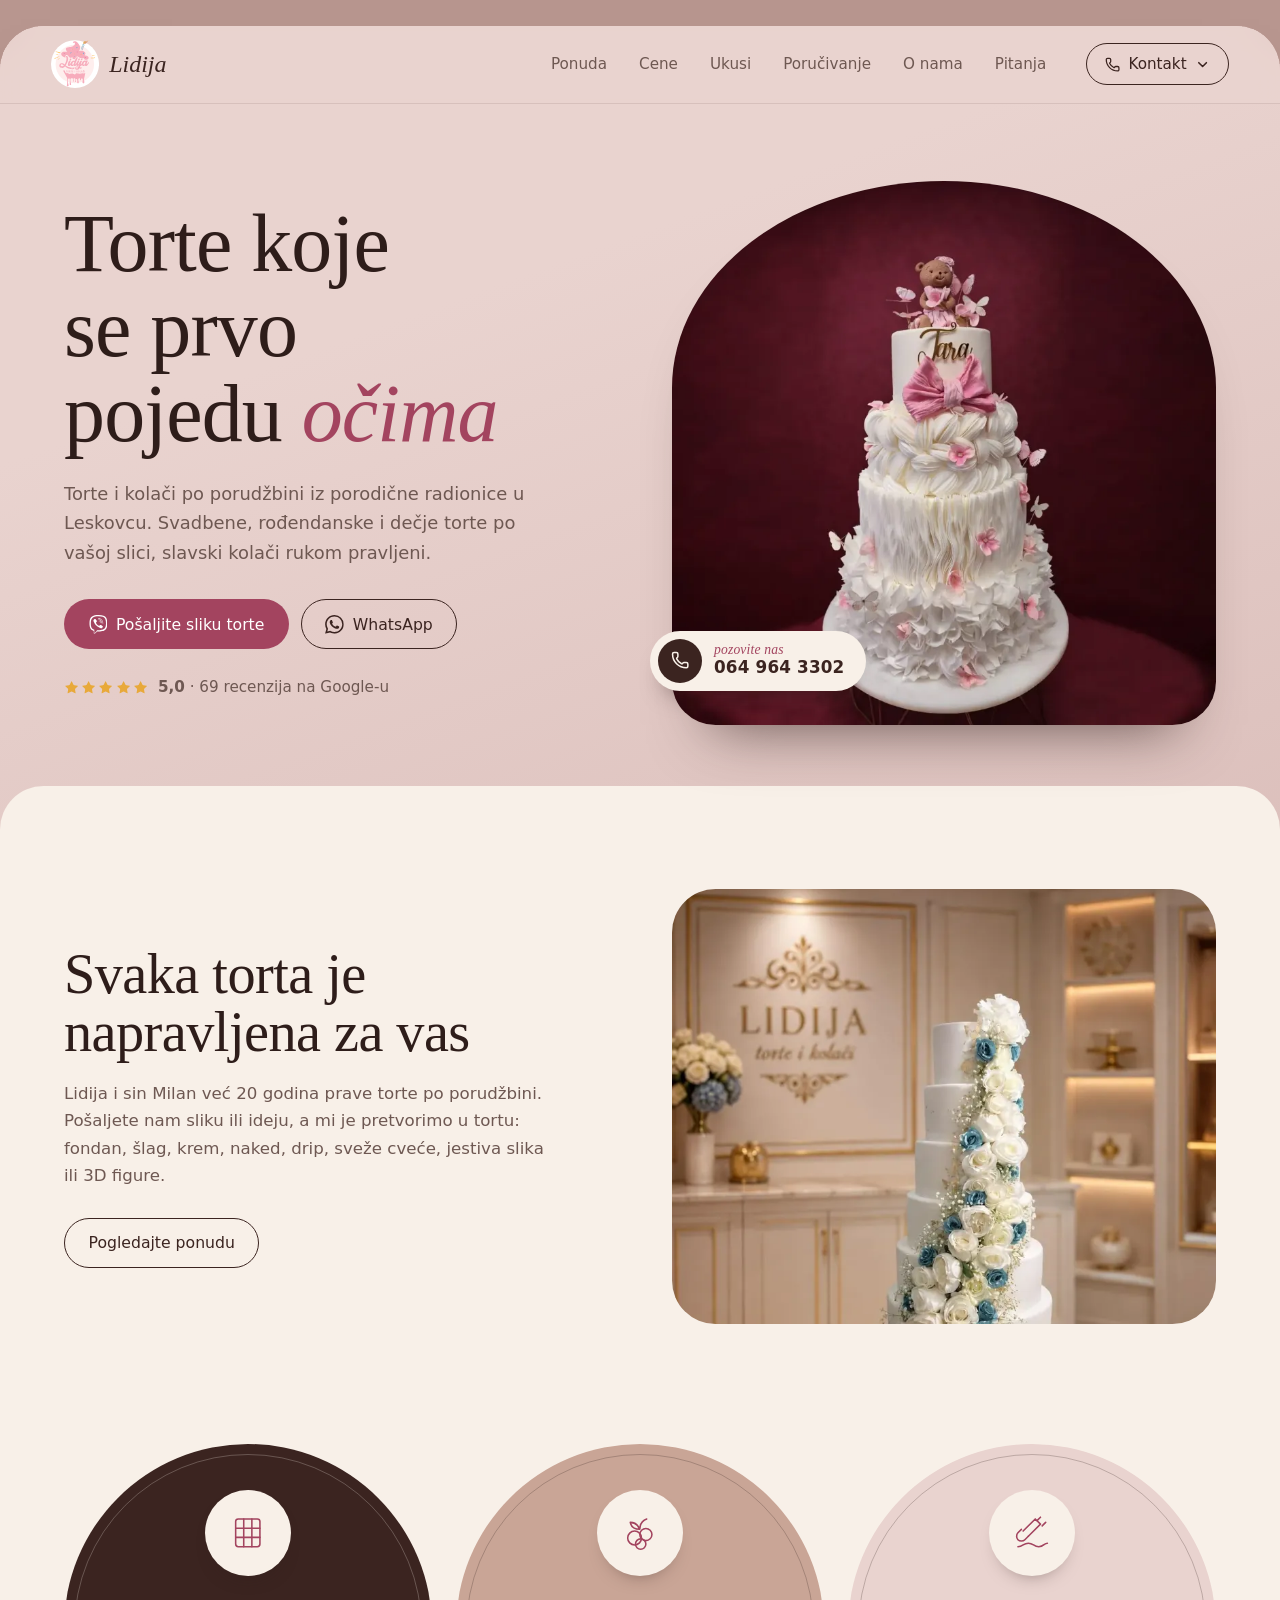
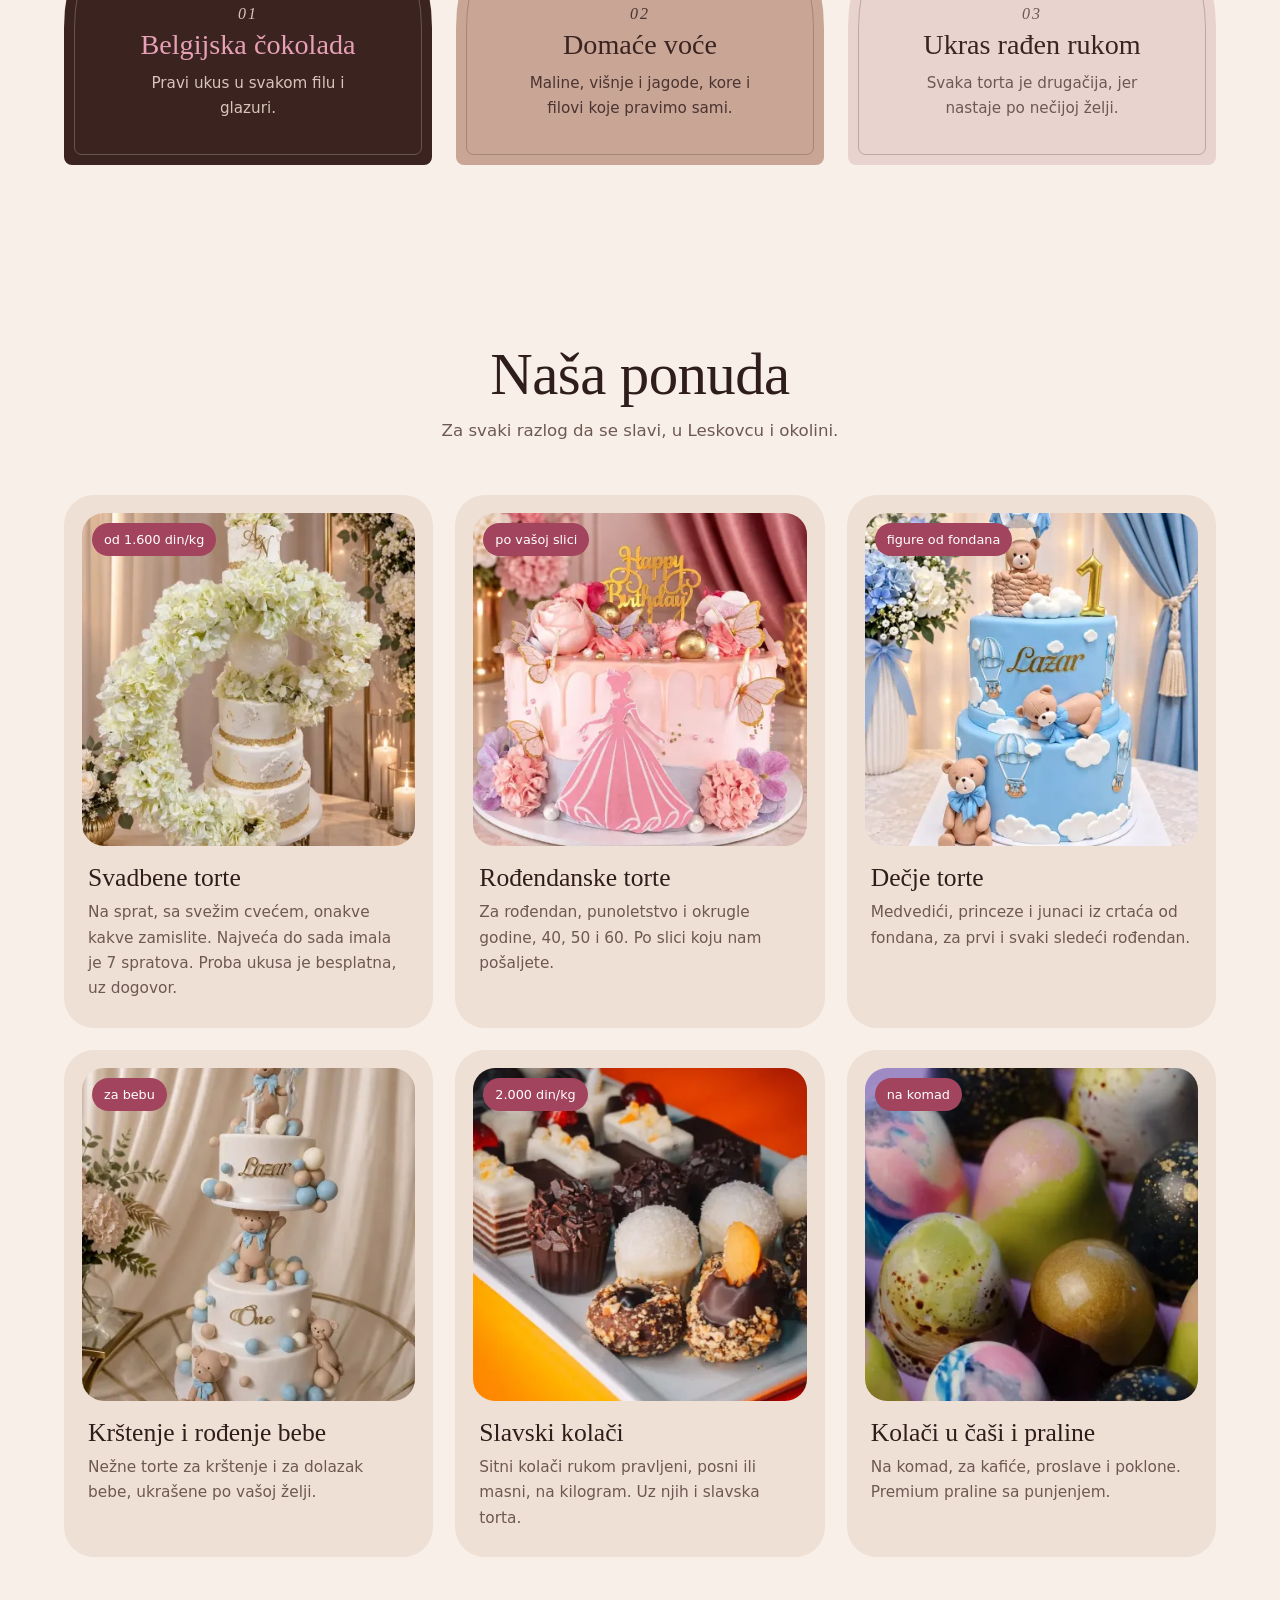
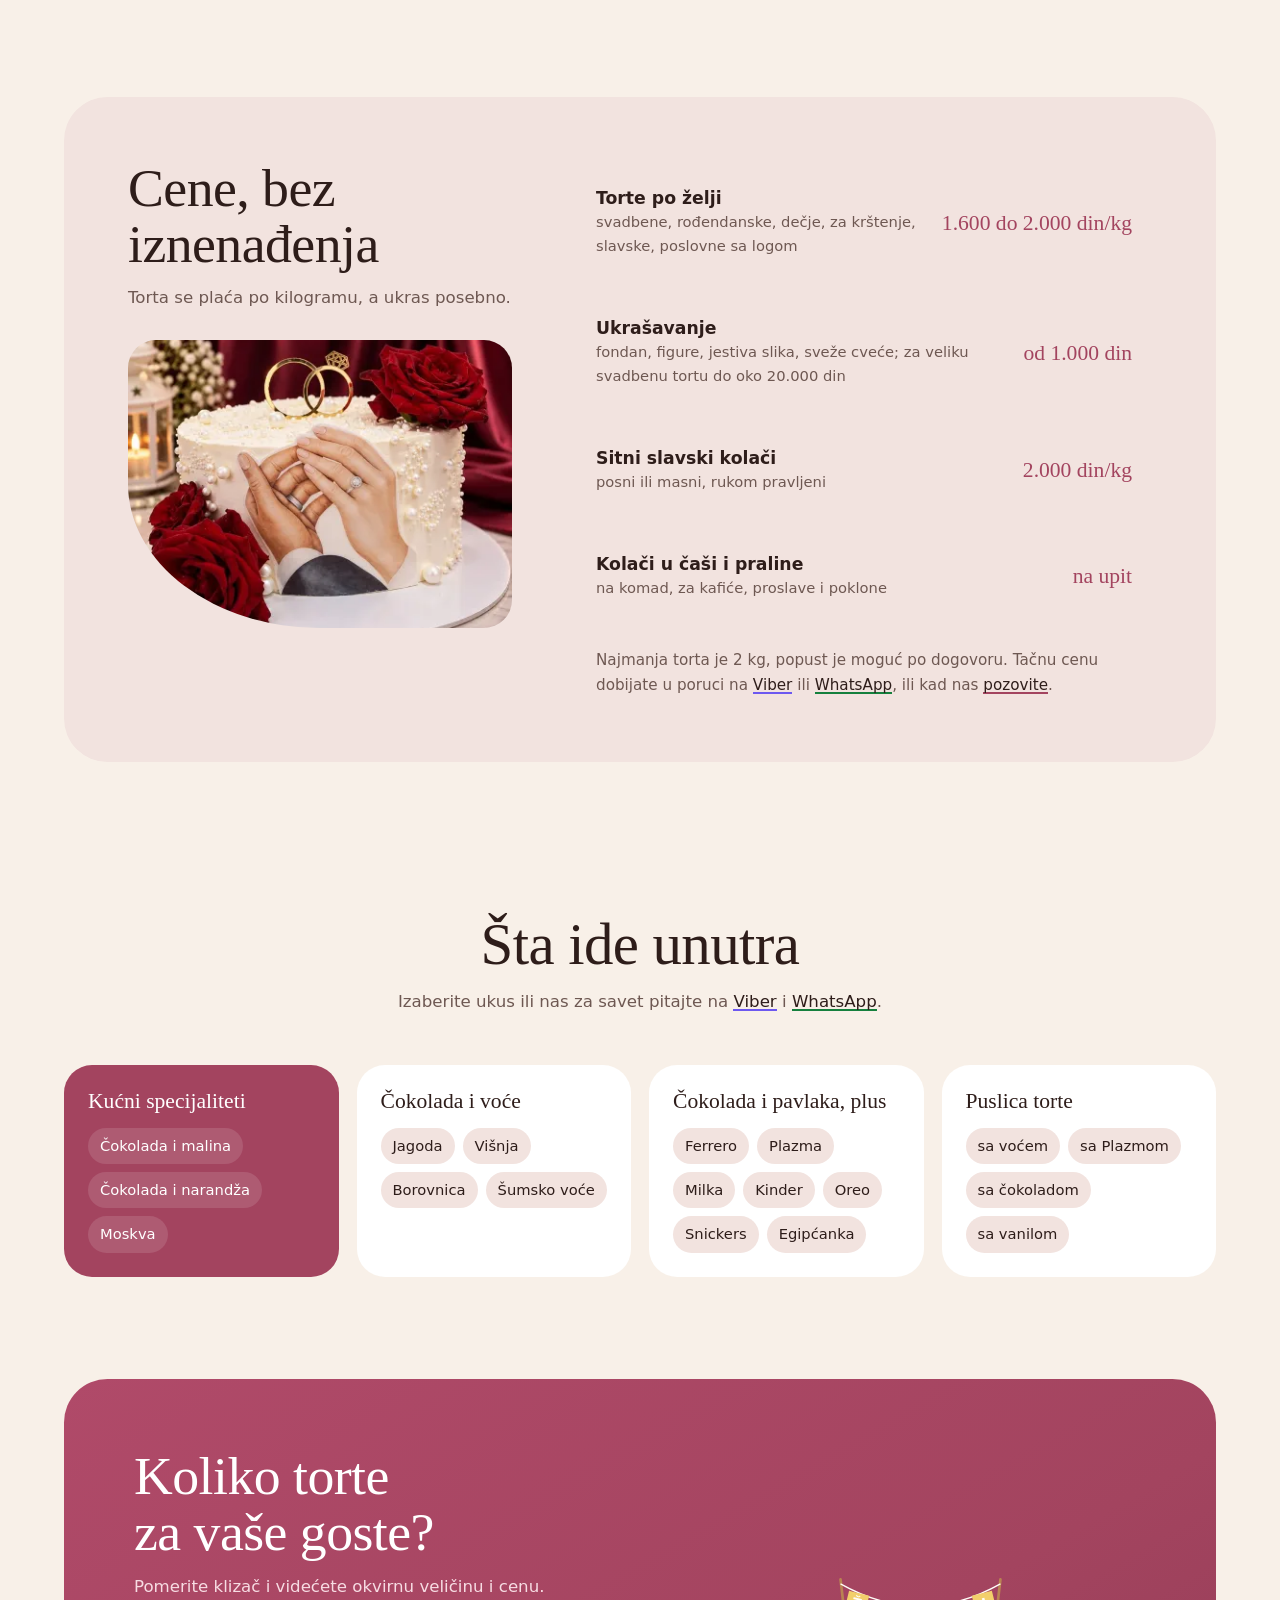
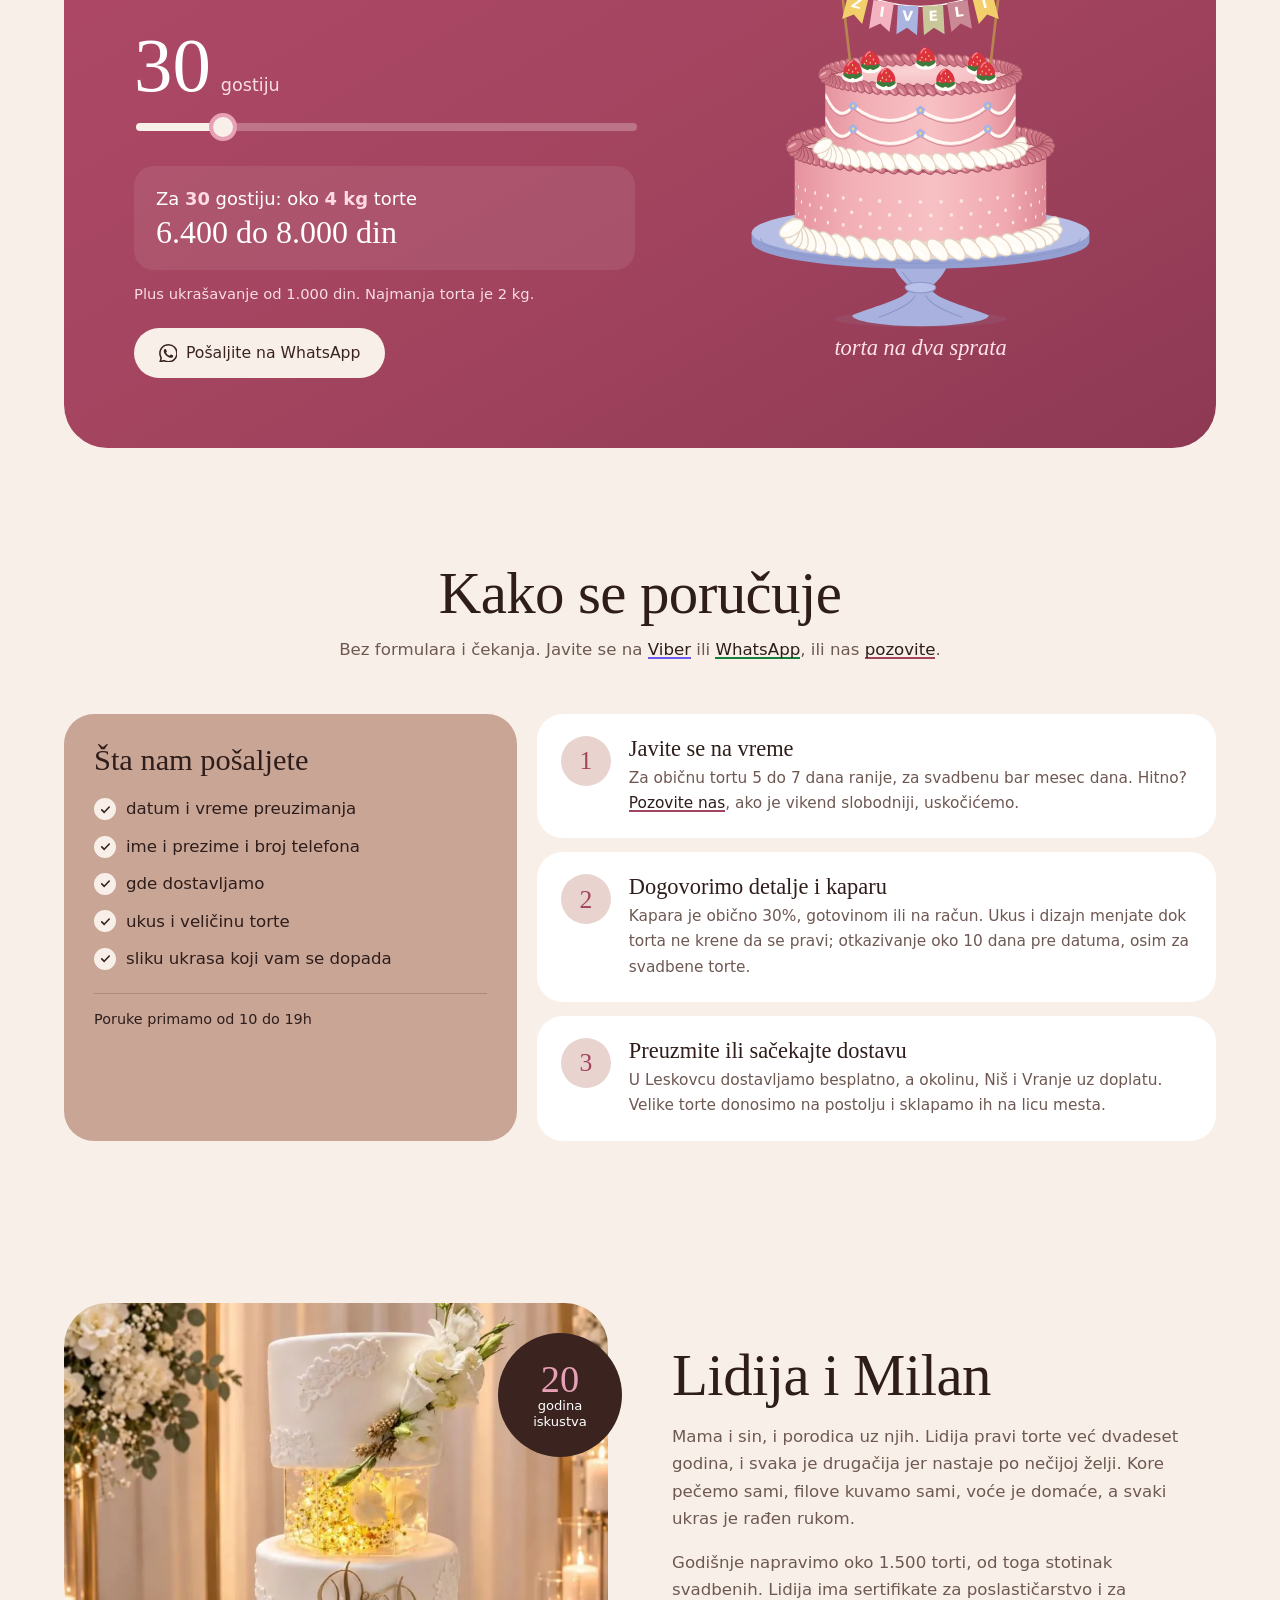
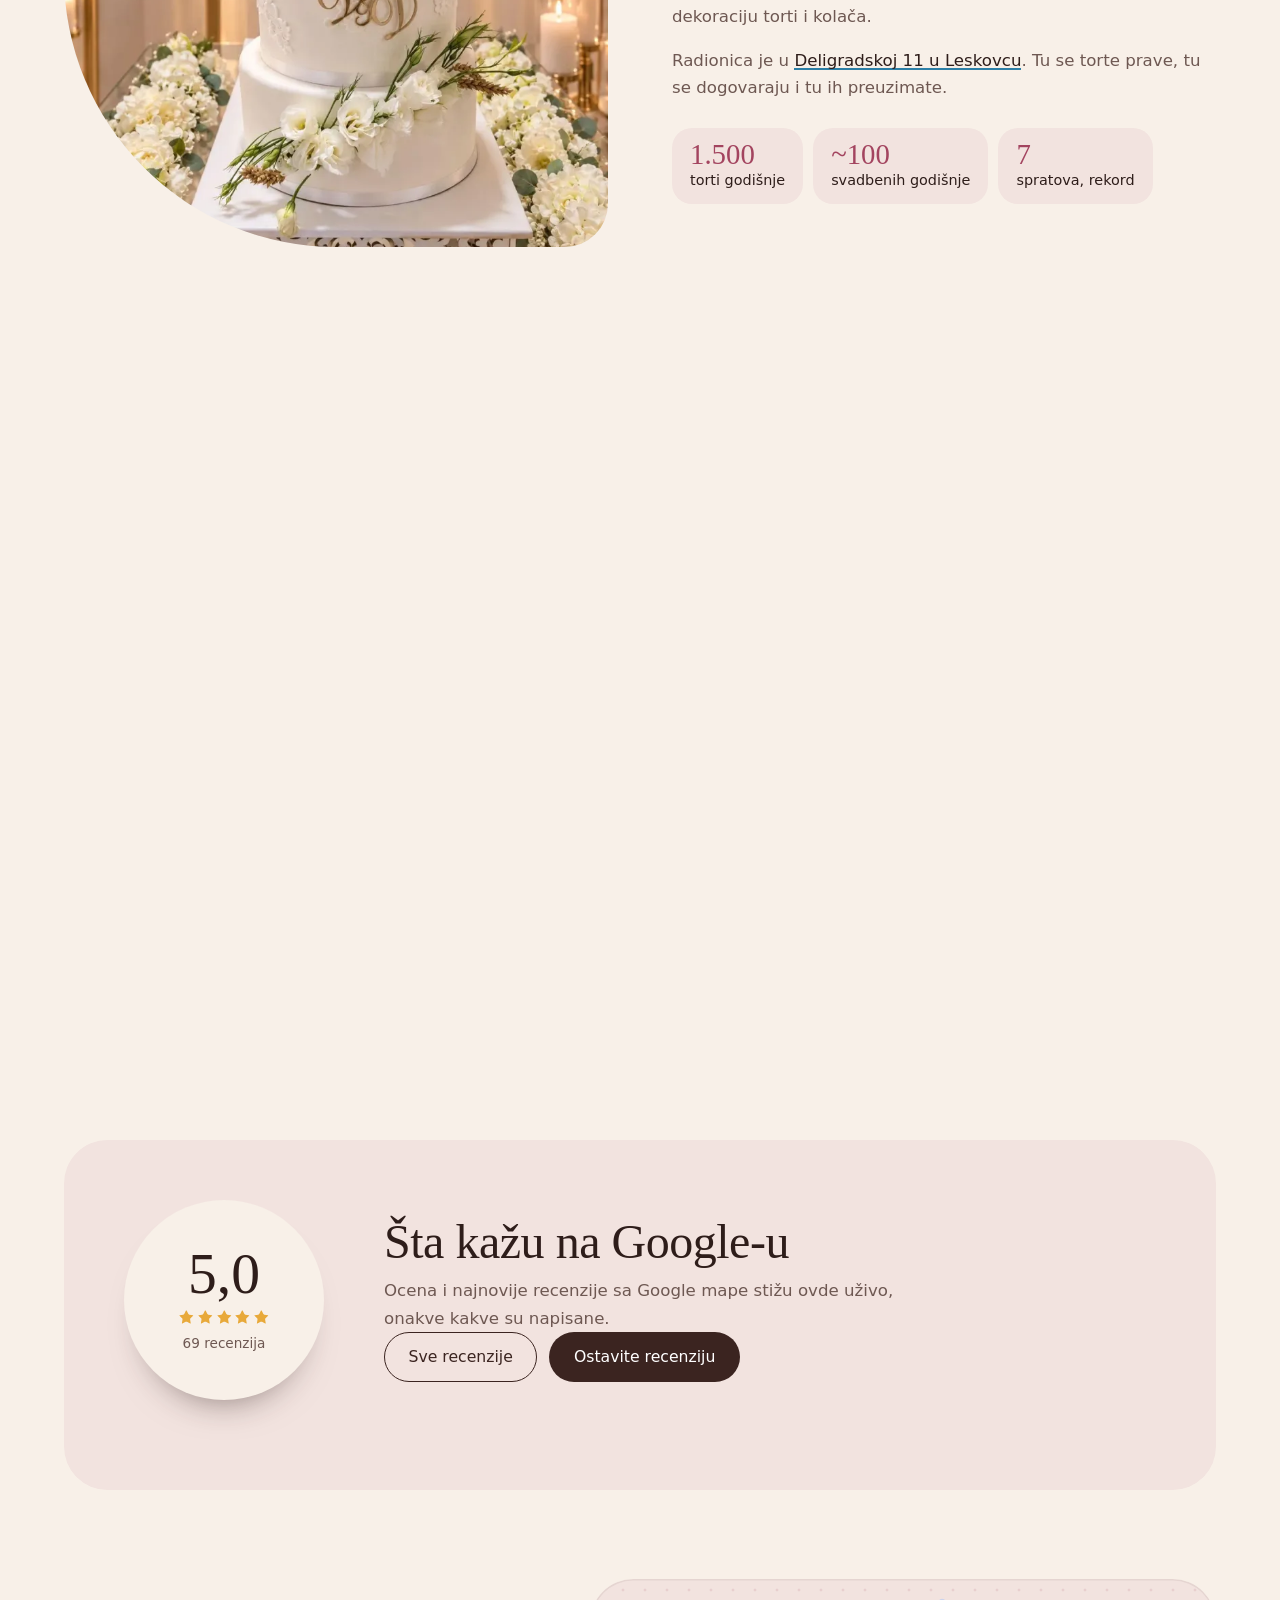
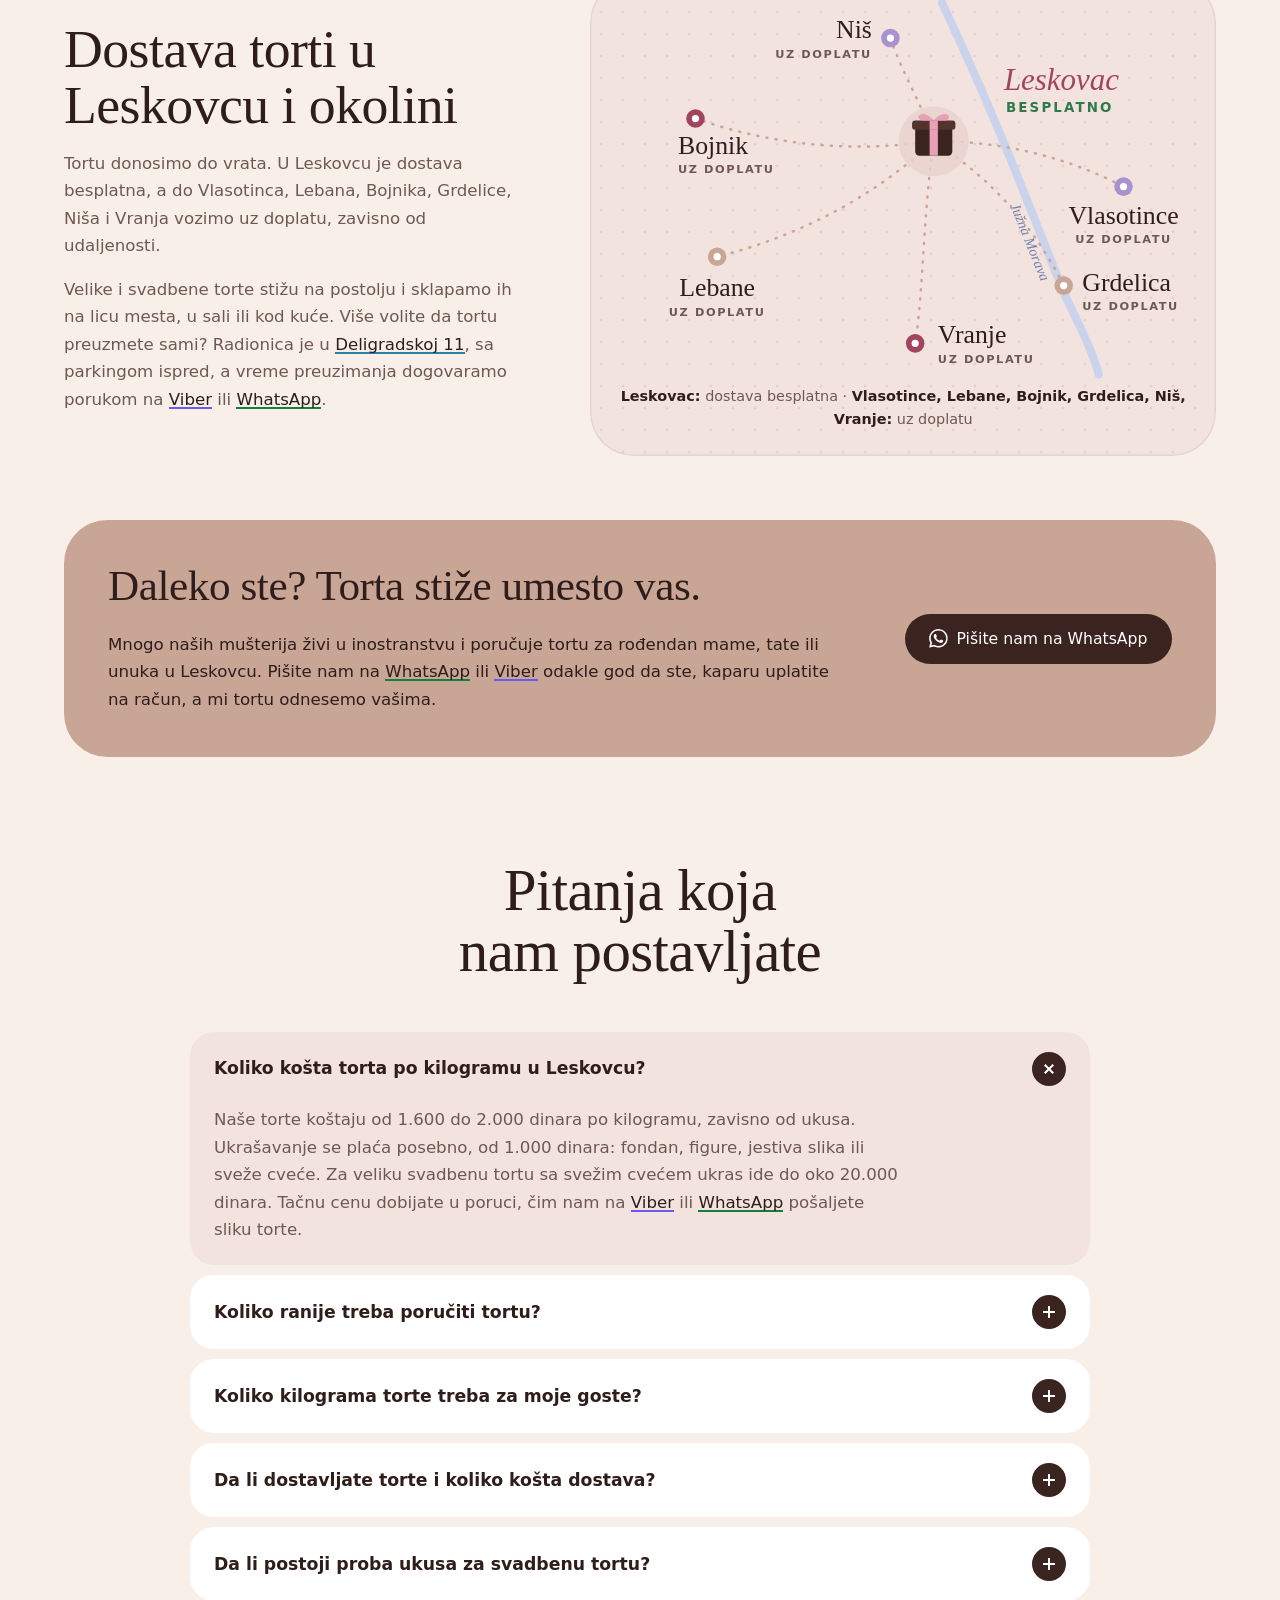
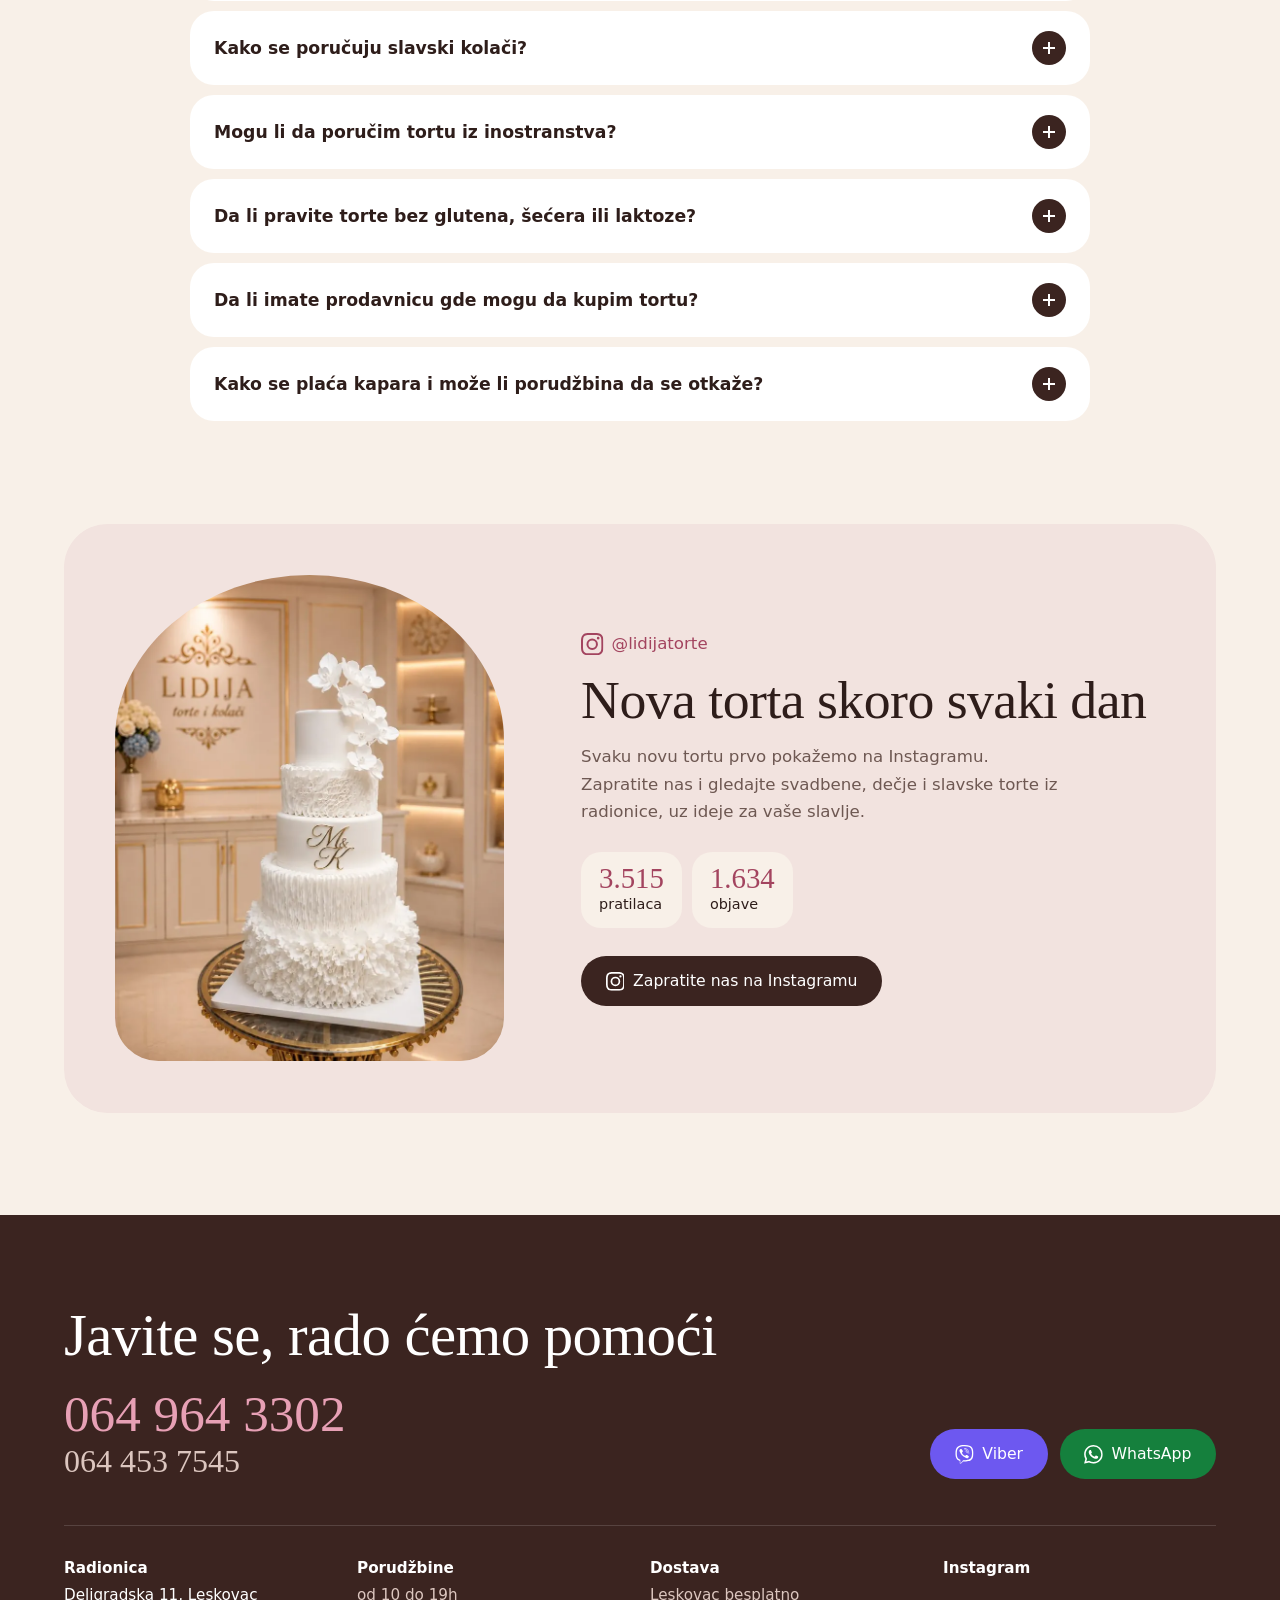
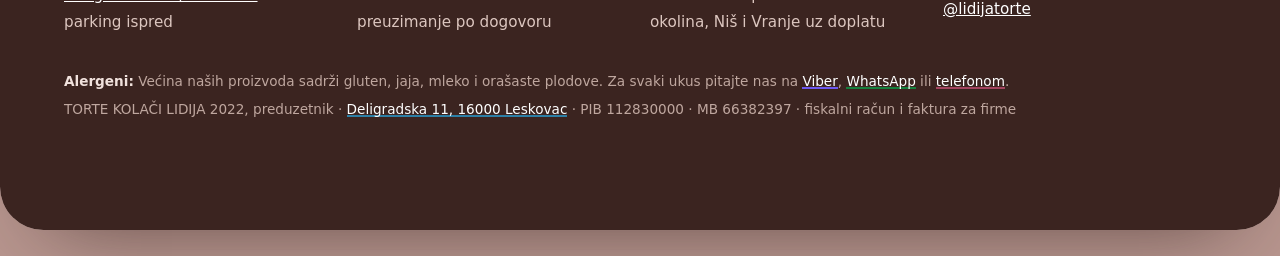
==== commit 02067e59: "Make V2 "Slatki trenuci" the only site, archive the other designs The client picked V2, so it become" ====
--- a/index.html
+++ b/index.html
@@ -8,8 +8,6 @@
 <meta name="robots" content="noindex, nofollow"><!-- preview on github.io; at launch restore: index, follow, max-image-preview:large, max-snippet:-1, max-video-preview:-1 -->
 <!-- SITE_URL: replace https://lidijatorteikolaci.rs/ everywhere once the domain is bought -->
 <link rel="canonical" href="https://lidijatorteikolaci.rs/">
-<meta name="theme-color" content="#F7ACBC">
-<link rel="icon" href="assets/logo.svg" type="image/svg+xml">
 <meta property="og:type" content="website">
 <meta property="og:site_name" content="Lidija Torte i Kolači">
 <meta property="og:url" content="https://lidijatorteikolaci.rs/">
@@ -21,12 +19,13 @@
 <meta property="og:image:alt" content="Torta sa vilom i ružama u otvorenoj kutiji, logo Lidija Torte i Kolači">
 <meta property="og:locale" content="sr_RS">
 <meta name="twitter:card" content="summary_large_image">
+<meta name="theme-color" content="#F7ACBC">
+<link rel="icon" href="assets/logo.svg" type="image/svg+xml">
 <link rel="preconnect" href="https://fonts.googleapis.com">
 <link rel="preconnect" href="https://fonts.gstatic.com" crossorigin>
-<link href="https://fonts.googleapis.com/css2?family=Barlow+Condensed:wght@600;700&family=Caveat:wght@500;700&family=Figtree:wght@400;500;600;700&family=Shrikhand&display=swap" rel="stylesheet">
-<link rel="preload" as="image" href="assets/img/torta-tara-kv.webp" imagesrcset="assets/img/torta-tara-kv-400.webp 400w, assets/img/torta-tara-kv-800.webp 800w, assets/img/torta-tara-kv.webp 1536w" imagesizes="(max-width: 640px) 69vw, (max-width: 900px) 596px, 416px" fetchpriority="high">
-<link rel="stylesheet" href="styles.css">
-<link rel="stylesheet" href="assets/verzije.css">
+<link href="https://fonts.googleapis.com/css2?family=DM+Sans:opsz,wght@9..40,400;9..40,500;9..40,700&family=DM+Serif+Display:ital@0;1&display=swap" rel="stylesheet">
+<link rel="preload" as="image" href="assets/img/torta-tara-kv.webp" imagesrcset="assets/img/torta-tara-kv-400.webp 400w, assets/img/torta-tara-kv-800.webp 800w, assets/img/torta-tara-kv.webp 1536w" imagesizes="(max-width: 900px) 90vw, 560px">
+<link rel="stylesheet" href="style.css">
 <script>if (!matchMedia("(prefers-reduced-motion: reduce)").matches) document.documentElement.classList.add("js");</script>
 <script type="application/ld+json">
 {
@@ -239,544 +238,245 @@
   <symbol id="i-chev" viewBox="0 0 24 24"><path fill="none" stroke="currentColor" stroke-width="2.5" stroke-linecap="round" stroke-linejoin="round" d="m6 9 6 6 6-6"/></symbol>
   <defs>
     <path id="drip-a" d="M0 0H1440V20H1189C1179 20 1177 27 1177 37C1178 48 1164 48 1165 37C1165 27 1163 20 1153 20H953C939 20 937 35 937 57C938 81 918 81 920 57C920 35 917 20 904 20H754C741 20 738 29 738 42C740 56 721 56 722 42C722 29 719 20 706 20H646C629 20 626 25 626 32C628 40 604 40 606 32C606 25 602 20 586 20H505C489 20 486 28 486 39C488 51 466 51 467 39C467 28 464 20 449 20H256C246 20 244 26 244 34C245 44 231 44 232 34C232 26 230 20 220 20H176C164 20 162 33 162 53C163 75 147 75 148 53C148 33 146 20 135 20H100C90 20 88 31 88 47C89 64 74 64 75 47C75 31 73 20 63 20H0Z"/>
-    <pattern id="satin-tex" patternUnits="userSpaceOnUse" width="420" height="130"><image href="assets/deco/satin-h.webp" width="420" height="130" preserveAspectRatio="none"/></pattern>
     <path id="drip-b" d="M0 0H1440V20H1365C1351 20 1348 29 1348 43C1349 57 1329 57 1330 43C1330 29 1327 20 1313 20H1285C1272 20 1269 33 1269 51C1271 71 1252 71 1254 51C1254 33 1251 20 1238 20H868C856 20 854 25 854 33C855 41 839 41 840 33C840 25 838 20 826 20H788C774 20 771 31 771 47C772 65 751 65 752 47C752 31 749 20 735 20H640C626 20 623 31 623 48C625 66 605 66 606 48C606 31 603 20 590 20H325C308 20 305 28 305 41C307 55 283 55 285 41C285 28 282 20 265 20H172C157 20 154 29 154 41C156 55 135 55 136 41C136 29 133 20 119 20H88C75 20 72 32 72 49C74 68 55 68 56 49C56 32 53 20 40 20H0Z"/>
   </defs>
+  <symbol id="i-whisk" viewBox="0 0 48 48"><g fill="none" stroke="currentColor" stroke-width="1.8" stroke-linecap="round" stroke-linejoin="round"><path d="M24 44V30"/><path d="M24 30c-7-2-11-10-9-18 1-5 5-8 9-8s8 3 9 8c2 8-2 16-9 18z"/><path d="M24 30c-3-4-4-12-2-19M24 30c3-4 4-12 2-19M24 4v26"/></g></symbol>
+  <symbol id="i-cake" viewBox="0 0 48 48"><g fill="none" stroke="currentColor" stroke-width="1.8" stroke-linecap="round" stroke-linejoin="round"><path d="M8 40h32M10 40V26h28v14"/><path d="M10 31c3 3 5 3 7 0s4-3 7 0 4 3 7 0 4-3 7 0"/><path d="M15 26v-6h18v6"/><path d="M24 20v-6"/><path d="M24 8c2 2 2 4 0 6-2-2-2-4 0-6z"/></g></symbol>
+  <symbol id="i-berry" viewBox="0 0 48 48"><g fill="none" stroke="currentColor" stroke-width="1.8" stroke-linecap="round" stroke-linejoin="round"><circle cx="18" cy="30" r="8"/><circle cx="31" cy="26" r="7"/><circle cx="25" cy="37" r="6"/><path d="M24 20c0-6 3-10 8-12M24 20c-2-5-6-8-11-8 1 5 5 8 11 8z"/></g></symbol>
+  <symbol id="i-choc" viewBox="0 0 48 48"><g fill="none" stroke="currentColor" stroke-width="1.8" stroke-linecap="round" stroke-linejoin="round"><rect x="10" y="8" width="28" height="32" rx="3"/><path d="M10 18.7h28M10 29.3h28M19.3 8v32M28.7 8v32"/></g></symbol>
+  <symbol id="i-hand" viewBox="0 0 48 48"><g fill="none" stroke="currentColor" stroke-width="1.8" stroke-linecap="round" stroke-linejoin="round"><path d="M14 22l14-14 6 6-14 14"/><path d="M20 28l-4 4c-2 2-6 2-8 0s-2-6 0-8l4-4"/><path d="M30 10l4-4M36 16l4-4"/><path d="M8 40c6 0 6-4 12-4s6 4 12 4 6-4 10-4"/></g></symbol>
+  <symbol id="i-gift" viewBox="0 0 48 48"><g fill="none" stroke="currentColor" stroke-width="1.8" stroke-linecap="round" stroke-linejoin="round"><rect x="8" y="18" width="32" height="22" rx="2"/><path d="M6 12h36v6H6zM24 12v28"/><path d="M24 12c-4-6-12-6-10 0M24 12c4-6 12-6 10 0"/></g></symbol>
+  <symbol id="i-chev-l" viewBox="0 0 24 24"><path fill="none" stroke="currentColor" stroke-width="2" stroke-linecap="round" stroke-linejoin="round" d="m15 18-6-6 6-6"/></symbol>
+  <symbol id="i-chev-r" viewBox="0 0 24 24"><path fill="none" stroke="currentColor" stroke-width="2" stroke-linecap="round" stroke-linejoin="round" d="m9 18 6-6-6-6"/></symbol>
+  <symbol id="sprig" viewBox="0 0 120 160"><g fill="none" stroke="currentColor" stroke-width="1.4" stroke-linecap="round"><path d="M60 158C58 120 52 80 30 40M56 120c10-14 26-22 44-24M52 92C40 82 28 78 14 80M44 70c8-14 18-22 32-26M36 54C26 46 18 34 16 20"/></g><g fill="currentColor"><circle cx="30" cy="40" r="3.4"/><circle cx="100" cy="96" r="3.4"/><circle cx="14" cy="80" r="3"/><circle cx="76" cy="44" r="3.4"/><circle cx="16" cy="20" r="3"/><circle cx="24" cy="30" r="2.4"/><circle cx="90" cy="100" r="2.4"/><circle cx="22" cy="78" r="2.2"/><circle cx="68" cy="48" r="2.4"/><circle cx="20" cy="12" r="2.2"/></g></symbol>
+  <defs><linearGradient id="satin" x1="0" y1="0" x2="1" y2="1"><stop offset="0" stop-color="#FCD3DC"/><stop offset=".35" stop-color="#F49DB2"/><stop offset=".62" stop-color="#E27896"/><stop offset=".85" stop-color="#F49DB2"/><stop offset="1" stop-color="#FAC1CE"/></linearGradient></defs>
 </svg>
-
 <a class="skip" href="#sadrzaj">Preskoči na sadržaj</a>
 
-<header class="top" id="top">
-  <a class="brand" href="#top" aria-label="Lidija Torte i Kolači, početak strane">
-    <img src="assets/logo.svg" alt="" width="64" height="66" class="brand-logo">
-    <span class="brand-name">Lidija <em>Torte i Kolači</em></span>
-  </a>
-  <nav class="nav" aria-label="Glavna navigacija">
-    <a href="#torte">Torte</a>
-    <a href="#cene">Cene</a>
-    <a href="#ukusi">Ukusi</a>
-    <a href="#porucivanje">Poručivanje</a>
-    <a href="#o-nama">O nama</a>
-    <a href="#pitanja">Pitanja</a>
-  </nav>
+<div class="page">
+<header class="top">
+  <a class="brand" href="#pocetak" aria-label="Lidija Torte i Kolači, početak"><img src="assets/logo.svg" alt="" width="54" height="56"><span>Lidija</span></a>
+  <nav class="nav" aria-label="Glavna navigacija"><a href="#ponuda">Ponuda</a><a href="#cene">Cene</a><a href="#ukusi">Ukusi</a><a href="#porucivanje">Poručivanje</a><a href="#o-nama">O nama</a><a href="#pitanja">Pitanja</a></nav>
   <div class="cmenu" id="cmenu">
-    <button class="btn btn-sm btn-contact" type="button" aria-expanded="false" aria-controls="cmenu-pop">
-      <svg aria-hidden="true"><use href="#i-phone"/></svg><span>Kontakt</span><svg class="chev" aria-hidden="true"><use href="#i-chev"/></svg>
-    </button>
+    <button class="btn-contact" type="button" aria-expanded="false" aria-controls="cmenu-pop"><svg aria-hidden="true"><use href="#i-phone"/></svg><span>Kontakt</span><svg class="chev" aria-hidden="true"><use href="#i-chev"/></svg></button>
     <div class="cmenu-pop" id="cmenu-pop">
-      <img class="cm-drip" src="assets/deco/drip-b-pink.webp" width="1440" height="102" alt="" aria-hidden="true">
-      <a class="cm cm-call" href="tel:+381649643302" data-burst><span class="cm-ic"><svg aria-hidden="true"><use href="#i-phone"/></svg></span><span><b>Pozovite</b>064 964 3302</span></a>
-      <a class="cm cm-wa" href="https://wa.me/381649643302" data-burst><span class="cm-ic"><svg aria-hidden="true"><use href="#i-wa"/></svg></span><span><b>WhatsApp</b>pišite nam poruku</span></a>
-      <a class="cm cm-viber" href="viber://chat?number=%2B381649643302" data-burst><span class="cm-ic"><svg aria-hidden="true"><use href="#i-viber"/></svg></span><span><b>Viber</b>pošaljite sliku torte</span></a>
-      <p class="cm-note">Poruke primamo od 10 do 19h</p>
+      <a style="--k:1" class="cm cm-call" href="tel:+381649643302" data-burst><span class="cm-ic"><svg aria-hidden="true"><use href="#i-phone"/></svg></span><span><b>Pozovite</b>064 964 3302</span><svg class="cm-go" aria-hidden="true"><use href="#i-chev-r"/></svg></a>
+      <a style="--k:2" class="cm cm-wa" href="https://wa.me/381649643302" data-burst><span class="cm-ic"><svg aria-hidden="true"><use href="#i-wa"/></svg></span><span><b>WhatsApp</b>pišite nam poruku</span><svg class="cm-go" aria-hidden="true"><use href="#i-chev-r"/></svg></a>
+      <a style="--k:3" class="cm cm-viber" href="viber://chat?number=%2B381649643302" data-burst><span class="cm-ic"><svg aria-hidden="true"><use href="#i-viber"/></svg></span><span><b>Viber</b>pošaljite sliku torte</span><svg class="cm-go" aria-hidden="true"><use href="#i-chev-r"/></svg></a>
+      <p class="cm-note" style="--k:4"><svg aria-hidden="true"><use href="#i-clock"/></svg>Poruke primamo od 10 do 19h</p><div class="cm-head" style="--k:5" aria-hidden="true"><span>pošaljite sliku, mi ostalo</span><b>Javite se</b><svg class="cm-cake"><use href="#i-cake"/></svg></div>
     </div>
   </div>
-  <details class="vsw"><summary>Verzije</summary><div class="vsw-pop"><p>Verzije dizajna</p><a href="index.html" aria-current="page"><b>Glavna</b>Kutija sa mašnom</a><a href="verzije/v1-slatka-radnja/index.html"><b>V1</b>Slatka radnja</a><a href="verzije/v2-slatki-trenuci/index.html"><b>V2</b>Slatki trenuci</a><a href="verzije/v3-rukom-pravljeno/index.html"><b>V3</b>Rukom pravljeno</a></div></details>
 </header>
 
 <main id="sadrzaj">
 
-<!-- HERO: the box -->
 <section class="hero" id="pocetak" aria-labelledby="hero-title">
   <div class="hero-copy">
-    <h1 id="hero-title">Torte koje se prvo pojedu očima. <span class="h1-sub">Torte i kolači po porudžbini, Leskovac</span></h1>
-    <p class="lead">Porodična radionica torti i kolača u Leskovcu. Lidija i sin Milan već 20 godina prave torte po vašoj želji, za svadbe, rođendane, krštenja i slave, od belgijske čokolade, domaćeg voća i kora koje sami pečemo.</p>
-    <div class="actions">
-      <a class="btn btn-viber" href="viber://chat?number=%2B381649643302" data-burst>
-        <svg aria-hidden="true"><use href="#i-viber"/></svg><span>Pošaljite sliku na Viber</span>
-      </a>
-      <a class="btn btn-wa" href="https://wa.me/381649643302" data-burst>
-        <svg aria-hidden="true"><use href="#i-wa"/></svg><span>WhatsApp</span>
-      </a>
+    <h1 id="hero-title">Torte koje se prvo pojedu <em>očima</em></h1>
+    <p class="lead">Torte i kolači po porudžbini iz porodične radionice u Leskovcu. Svadbene, rođendanske i dečje torte po vašoj slici, slavski kolači rukom pravljeni.</p>
+    <div class="actions" data-hero-actions>
+      <a class="pill pill-berry" href="viber://chat?number=%2B381649643302" data-burst><svg aria-hidden="true"><use href="#i-viber"/></svg><span>Pošaljite sliku torte</span></a>
+      <a class="pill pill-line" href="https://wa.me/381649643302" data-burst><svg aria-hidden="true"><use href="#i-wa"/></svg><span>WhatsApp</span></a>
     </div>
-    <a class="call-link" href="tel:+381649643302"><svg aria-hidden="true"><use href="#i-phone"/></svg><span>ili pozovite <b>064 964 3302</b></span></a>
-    <a class="proof" href="https://maps.app.goo.gl/dDkkH5vAay5kTJHv6" rel="noopener" target="_blank">
-      <span class="stars" aria-hidden="true"><svg><use href="#i-star"/></svg><svg><use href="#i-star"/></svg><svg><use href="#i-star"/></svg><svg><use href="#i-star"/></svg><svg><use href="#i-star"/></svg></span>
-      <span><strong>5,0 na Google-u</strong> · <u>69 recenzija</u></span>
-    </a>
-  </div>
-
-  <div class="box-stage intro" id="box-stage">
-    <div class="lid" aria-hidden="true"><span>Lidija</span></div>
-    <div class="box" id="box">
-      <div class="box-lid"></div>
-      <figure class="box-window">
-        <img src="assets/img/torta-tara-kv.webp" srcset="assets/img/torta-tara-kv-400.webp 400w, assets/img/torta-tara-kv-800.webp 800w, assets/img/torta-tara-kv.webp 1536w" sizes="(max-width: 640px) 69vw, (max-width: 900px) 596px, 416px" width="1536" height="1536" alt="Torta na tri sprata sa medvedićem, roze mašnom i leptirima, iz radionice Lidija" fetchpriority="high">
-        <span class="sheen" aria-hidden="true"></span>
-      </figure>
-      <div class="ribbons" aria-hidden="true">
-        <span class="ribbon ribbon-v"></span>
-        <span class="ribbon ribbon-h"></span>
-      </div>
-      <img class="bow" src="assets/deco/bow.webp" width="640" height="426" alt="" aria-hidden="true">
-      <p class="box-print" aria-hidden="true">Torte i kolači · Leskovac</p>
-      <span class="seal-doily" aria-hidden="true"></span>
-      <div class="seal" aria-hidden="true"><img src="assets/logo.svg" alt="" width="120" height="123"></div>
-    </div>
-
-    <div class="slip" aria-label="Primer porudžbine">
-      <span class="tape" aria-hidden="true"></span>
-      <p class="slip-title">Porudžbenica</p>
-      <ul>
-        <li><b>Za:</b> Mašin 2. rođendan</li>
-        <li><b>Datum:</b> subota, u 12h</li>
-        <li><b>Ukus:</b> čokolada i malina</li>
-        <li><b>Veličina:</b> 3 kg, 25 osoba</li>
-        <li><b>Ukras:</b> po slici <svg class="tick" aria-hidden="true"><use href="#i-check"/></svg></li>
-      </ul>
-      <p class="slip-note">ovo nam pošaljete, ostalo je naše</p>
-    </div>
-    <svg class="loose" viewBox="0 0 420 130" aria-hidden="true">
-      <path d="M4 40 C 70 18, 120 70, 190 44 S 300 10, 350 40 C 372 54, 380 84, 372 120 L 356 118 C 360 90, 352 66, 334 58 C 290 40, 250 76, 192 66 S 76 46, 10 62 Z" fill="url(#satin-tex)"/>
-    </svg>
-    <img class="lid-bow" src="assets/deco/bow.webp" width="640" height="426" alt="" aria-hidden="true">
-    <div class="sprinkles" id="sprinkles" aria-hidden="true"></div>
-    <div class="landed" aria-hidden="true">
-      <i style="left:8%;top:93%;background:#00ABE6;rotate:24deg"></i><i style="left:14%;top:97%;background:#FDB933;rotate:-38deg"></i><i style="left:36%;top:98%;background:#DB6E9D;rotate:12deg"></i><i style="left:47%;top:95%;background:#00ABE6;rotate:-64deg"></i><i style="left:58%;top:99%;background:#FDB933;rotate:80deg"></i><i style="left:71%;top:96%;background:#FFFFFF;rotate:-20deg"></i><i style="left:83%;top:98%;background:#DB6E9D;rotate:46deg"></i><i style="left:93%;top:92%;background:#00ABE6;rotate:-8deg"></i><i style="left:97%;top:60%;background:#FDB933;rotate:70deg"></i><i style="left:99%;top:30%;background:#DB6E9D;rotate:-30deg"></i>
-    </div>
-  </div>
-</section>
-
-<!-- Occasions ribbon -->
-<div class="band-wrap"><div class="band" aria-label="Prilike za koje pravimo torte">
-  <div class="band-track">
-    <span>Rođendani</span><i></i><span>Svadbe</span><i></i><span>Krštenja</span><i></i><span>Slave</span><i></i><span>Punoletstva</span><i></i><span>40, 50 i 60 godina</span><i></i><span>Rođenje bebe</span><i></i><span>Poslovne proslave</span><i></i>
-    <span aria-hidden="true">Rođendani</span><i></i><span aria-hidden="true">Svadbe</span><i></i><span aria-hidden="true">Krštenja</span><i></i><span aria-hidden="true">Slave</span><i></i><span aria-hidden="true">Punoletstva</span><i></i><span aria-hidden="true">40, 50 i 60 godina</span><i></i><span aria-hidden="true">Rođenje bebe</span><i></i><span aria-hidden="true">Poslovne proslave</span><i></i>
-  </div>
-</div></div>
-
-<!-- What we make -->
-<section class="make" id="torte" aria-labelledby="make-title">
-  <div class="section-head">
-    <h2 id="make-title">Za svaki razlog da se slavi</h2>
-    <p>Torte u Leskovcu pravimo po porudžbini i po vašoj želji. Pošaljite nam sliku ili ideju na <a class="ln ln-viber" href="viber://chat?number=%2B381649643302">Viber</a> ili <a class="ln ln-wa" href="https://wa.me/381649643302">WhatsApp</a>, a mi je pretvorimo u tortu: fondan, šlag, krem, naked, drip, sveže cveće, jestiva slika ili 3D figure.</p>
-  </div>
-
-  <div class="collage">
-    <figure class="print p-wedding reveal">
-      <span class="tape t-l" aria-hidden="true"></span>
-      <img src="assets/img/svadbena-cvece.webp" srcset="assets/img/svadbena-cvece-400.webp 400w, assets/img/svadbena-cvece-800.webp 800w, assets/img/svadbena-cvece.webp 1200w" sizes="(max-width: 640px) 88vw, (max-width: 900px) 821px, 633px" width="1200" height="1600" loading="lazy" alt="Svadbena torta na sprat sa venčićem od belih hortenzija i zlatnim inicijalima">
-      <figcaption>
+    <a class="hero-proof" href="https://maps.app.goo.gl/dDkkH5vAay5kTJHv6" rel="noopener" target="_blank"><span class="stars" aria-hidden="true"><svg><use href="#i-star"/></svg><svg><use href="#i-star"/></svg><svg><use href="#i-star"/></svg><svg><use href="#i-star"/></svg><svg><use href="#i-star"/></svg></span><span><b>5,0</b> · 69 recenzija na Google-u</span></a>
+  </div>
+  <figure class="hero-img">
+    
+    <img src="assets/img/torta-tara-kv.webp" srcset="assets/img/torta-tara-kv-400.webp 400w, assets/img/torta-tara-kv-800.webp 800w, assets/img/torta-tara-kv.webp 1536w" sizes="(max-width: 900px) 90vw, 560px" width="1536" height="1536" alt="Torta na tri sprata sa medvedićem, roze mašnom i leptirima, iz radionice Lidija" fetchpriority="high">
+    <figcaption><a class="hero-call" href="tel:+381649643302"><span class="hc-ic" aria-hidden="true"><i></i><i></i><svg><use href="#i-phone"/></svg></span><span class="hc-txt"><small>pozovite nas</small>064 964 3302</span></a></figcaption>
+  </figure>
+</section>
+
+<div class="sheet">
+
+<section class="intro" aria-labelledby="intro-title">
+  <div class="intro-copy">
+    <h2 id="intro-title">Svaka torta je napravljena za vas</h2>
+    <p>Lidija i sin Milan već 20 godina prave torte po porudžbini. Pošaljete nam sliku ili ideju, a mi je pretvorimo u tortu: fondan, šlag, krem, naked, drip, sveže cveće, jestiva slika ili 3D figure.</p>
+    <a class="pill pill-line" href="#ponuda">Pogledajte ponudu</a>
+  </div>
+  <figure class="intro-img"><img src="assets/img/torta-plavo-cvece.webp" srcset="assets/img/torta-plavo-cvece-400.webp 400w, assets/img/torta-plavo-cvece-800.webp 800w, assets/img/torta-plavo-cvece.webp 1086w" sizes="(max-width: 900px) 90vw, 520px" width="1086" height="1448" alt="Visoka bela torta sa kaskadom belih i plavih ruža" loading="lazy"></figure>
+  <ul class="pillars">
+    <li class="pl-choc"><span class="pl-ic"><svg aria-hidden="true"><use href="#i-choc"/></svg></span><span class="pl-n">01</span><h3>Belgijska čokolada</h3><p>Pravi ukus u svakom filu i glazuri.</p></li>
+    <li class="pl-taupe"><span class="pl-ic"><svg aria-hidden="true"><use href="#i-berry"/></svg></span><span class="pl-n">02</span><h3>Domaće voće</h3><p>Maline, višnje i jagode, kore i filovi koje pravimo sami.</p></li>
+    <li class="pl-rose"><span class="pl-ic"><svg aria-hidden="true"><use href="#i-hand"/></svg></span><span class="pl-n">03</span><h3>Ukras rađen rukom</h3><p>Svaka torta je drugačija, jer nastaje po nečijoj želji.</p></li>
+  </ul>
+</section>
+
+<section class="offer" id="ponuda" aria-labelledby="ponuda-title">
+  <div class="sec-head"><h2 id="ponuda-title">Naša ponuda</h2><p>Za svaki razlog da se slavi, u Leskovcu i okolini.</p></div>
+  <ul class="pcards">
+      <li class="pc">
+        <span class="tag">od 1.600 din/kg</span>
+        <div class="pc-img"><img src="assets/img/svadbena-cvece.webp" srcset="assets/img/svadbena-cvece-400.webp 400w, assets/img/svadbena-cvece-800.webp 800w, assets/img/svadbena-cvece.webp 1200w" sizes="(max-width: 640px) 80vw, 300px" width="1200" height="1600" alt="Svadbena torta na sprat sa venčićem od belih hortenzija i zlatnim inicijalima" loading="lazy"></div>
         <h3>Svadbene torte</h3>
-        <p>Torte za venčanje na sprat, sa cvećem, onakve kakve zamislite. Najveća do sada imala je 7 spratova. Probu ukusa za svadbenu tortu radimo besplatno, uz dogovor.</p>
-      </figcaption>
-    </figure>
-
-    <figure class="print p-birthday reveal">
-      <span class="tape t-r" aria-hidden="true"></span>
-      <img src="assets/img/decja-lazar.webp" srcset="assets/img/decja-lazar-400.webp 400w, assets/img/decja-lazar-800.webp 800w, assets/img/decja-lazar.webp 1086w" sizes="(max-width: 640px) 88vw, (max-width: 900px) 818px, 434px" width="1086" height="1448" loading="lazy" alt="Plava dečja torta sa medvedićima, balonima i imenom Lazar">
-      <figcaption>
-        <h3>Rođendanske i dečje</h3>
-        <p>Od prvog rođendana do šezdesetog, i za punoletstvo. Medvedići, princeze, junaci iz crtaća, sve po vašoj slici.</p>
-      </figcaption>
-    </figure>
-
-    <figure class="print p-first reveal">
-      <img src="assets/img/prvi-rodjendan-oblaci.webp" srcset="assets/img/prvi-rodjendan-oblaci-400.webp 400w, assets/img/prvi-rodjendan-oblaci-800.webp 800w, assets/img/prvi-rodjendan-oblaci.webp 1086w" sizes="(max-width: 640px) 68vw, (max-width: 900px) 392px, 340px" width="1086" height="1448" loading="lazy" alt="Bela torta za prvi rođendan sa medvedićem, oblacima i brojem jedan">
-      <figcaption class="hand">prvi rođendan, prva torta</figcaption>
-    </figure>
-
-    <figure class="print p-home reveal">
-      <span class="tape t-l" aria-hidden="true"></span>
-      <img src="assets/img/torta-krem-roze.webp" srcset="assets/img/torta-krem-roze-400.webp 400w, assets/img/torta-krem-roze-800.webp 800w, assets/img/torta-krem-roze.webp 1086w" sizes="(max-width: 640px) 87vw, (max-width: 900px) 385px, 334px" width="1086" height="1448" loading="lazy" alt="Roze torta ukrašena kremom, za porodično slavlje">
-      <figcaption>
-        <h3>Torte za kuću</h3>
-        <p>Jednostavne torte i šnite bez komplikovane dekoracije, za nedeljni ručak, krštenje u krugu porodice i drage goste.</p>
-      </figcaption>
-    </figure>
-
-    <figure class="print p-cookies reveal">
-      <span class="doily" aria-hidden="true"></span>
-      <img src="assets/img/slavski-kolaci.webp" srcset="assets/img/slavski-kolaci-400.webp 400w, assets/img/slavski-kolaci-800.webp 800w, assets/img/slavski-kolaci.webp 1078w" sizes="(max-width: 640px) 68vw, (max-width: 900px) 331px, 289px" width="1078" height="1600" loading="lazy" alt="Sitni slavski kolači na tacni, kocke, kuglice sa kokosom i korpice sa lešnikom">
-      <figcaption>
+        <p>Na sprat, sa svežim cvećem, onakve kakve zamislite. Najveća do sada imala je 7 spratova. Proba ukusa je besplatna, uz dogovor.</p>
+      </li>
+      <li class="pc">
+        <span class="tag">po vašoj slici</span>
+        <div class="pc-img"><img src="assets/img/rodjendanska-princeza.webp" srcset="assets/img/rodjendanska-princeza-400.webp 400w, assets/img/rodjendanska-princeza-800.webp 800w, assets/img/rodjendanska-princeza.webp 1086w" sizes="(max-width: 640px) 80vw, 300px" width="1086" height="1448" alt="Roze rođendanska torta sa siluetom princeze, leptirima, cvećem i natpisom Happy Birthday" loading="lazy"></div>
+        <h3>Rođendanske torte</h3>
+        <p>Za rođendan, punoletstvo i okrugle godine, 40, 50 i 60. Po slici koju nam pošaljete.</p>
+      </li>
+      <li class="pc">
+        <span class="tag">figure od fondana</span>
+        <div class="pc-img"><img src="assets/img/decja-lazar.webp" srcset="assets/img/decja-lazar-400.webp 400w, assets/img/decja-lazar-800.webp 800w, assets/img/decja-lazar.webp 1086w" sizes="(max-width: 640px) 80vw, 300px" width="1086" height="1448" alt="Plava dečja torta sa medvedićima, balonima i imenom Lazar" loading="lazy"></div>
+        <h3>Dečje torte</h3>
+        <p>Medvedići, princeze i junaci iz crtaća od fondana, za prvi i svaki sledeći rođendan.</p>
+      </li>
+      <li class="pc">
+        <span class="tag">za bebu</span>
+        <div class="pc-img"><img src="assets/img/krstenje-medvedi.webp" srcset="assets/img/krstenje-medvedi-400.webp 400w, assets/img/krstenje-medvedi-800.webp 800w, assets/img/krstenje-medvedi.webp 1086w" sizes="(max-width: 640px) 80vw, 300px" width="1086" height="1448" alt="Torta za krštenje na tri sprata sa medvedićima i plavim kuglicama" loading="lazy"></div>
+        <h3>Krštenje i rođenje bebe</h3>
+        <p>Nežne torte za krštenje i za dolazak bebe, ukrašene po vašoj želji.</p>
+      </li>
+      <li class="pc">
+        <span class="tag">2.000 din/kg</span>
+        <div class="pc-img"><img src="assets/img/slavski-kolaci.webp" srcset="assets/img/slavski-kolaci-400.webp 400w, assets/img/slavski-kolaci-800.webp 800w, assets/img/slavski-kolaci.webp 1078w" sizes="(max-width: 640px) 80vw, 300px" width="1078" height="1600" alt="Sitni slavski kolači na tacni, kocke, kuglice sa kokosom i korpice sa lešnikom" loading="lazy"></div>
         <h3>Slavski kolači</h3>
-        <p><span class="hand-inline">Kolači rukom pravljeni.</span> Sitni kolači za slavu, posni ili masni, na kilogram. Uz njih i slavska torta.</p>
-      </figcaption>
-    </figure>
-
-    <figure class="print p-cups reveal">
-      <span class="tape t-r" aria-hidden="true"></span>
-      <img src="assets/img/praline-sarene.webp" srcset="assets/img/praline-sarene-400.webp 400w, assets/img/praline-sarene-800.webp 800w, assets/img/praline-sarene.webp 900w" sizes="(max-width: 640px) 88vw, (max-width: 900px) 386px, 334px" width="900" height="1600" loading="lazy" alt="Šarene praline od belgijske čokolade">
-      <figcaption>
+        <p>Sitni kolači rukom pravljeni, posni ili masni, na kilogram. Uz njih i slavska torta.</p>
+      </li>
+      <li class="pc">
+        <span class="tag">na komad</span>
+        <div class="pc-img"><img src="assets/img/praline-sarene.webp" srcset="assets/img/praline-sarene-400.webp 400w, assets/img/praline-sarene-800.webp 800w, assets/img/praline-sarene.webp 900w" sizes="(max-width: 640px) 80vw, 300px" width="900" height="1600" alt="Šarene praline od belgijske čokolade" loading="lazy"></div>
         <h3>Kolači u čaši i praline</h3>
-        <p>Za kafiće, proslave i poklone. Premium praline sa punjenjem od najfinijih sastojaka.</p>
-      </figcaption>
-      <p class="sticker" aria-label="Sezonska ponuda"><span>Za svaki praznik</span> male tortice samo za taj dan</p>
-    </figure>
-
-  </div>
-</section>
-
-<!-- Prices per occasion: a bakery menu card -->
-<section class="menu-sec" id="cene" aria-labelledby="menu-title">
-  <div class="menu-card reveal">
-    <span class="tape t-l" aria-hidden="true"></span>
-    <span class="tape t-r" aria-hidden="true"></span>
-    <div class="menu-paper">
-    <div class="menu-head">
-      <h2 id="menu-title">Cene torti i kolača</h2>
-      <p>Torta se plaća po kilogramu, a ukras posebno. Ovako stoje cene u našoj radionici u Leskovcu, za svaku priliku.</p>
-      <p class="menu-price" aria-label="Torte od 1.600 do 2.000 dinara po kilogramu"><b>1.600</b><span>do</span><b>2.000</b><small>din/kg</small></p>
-    </div>
-    <ul class="menu-list">
-      <li><h3>Svadbene torte</h3><p>Torta za venčanje na sprat, sa svežim cvećem ili šećernim ukrasima. Proba ukusa je besplatna, po dogovoru.</p></li>
-      <li><h3>Rođendanske torte</h3><p>Za rođendan, punoletstvo i okrugle godine, 40, 50 i 60. Po slici koju nam pošaljete.</p></li>
-      <li><h3>Dečje torte</h3><p>Figure od fondana, jestiva slika i junaci iz crtaća, za prvi i svaki sledeći rođendan.</p></li>
-      <li><h3>Torte za krštenje</h3><p>Nežne torte za krštenje i za rođenje bebe, ukrašene po vašoj želji.</p></li>
-      <li><h3>Slavske torte</h3><p>Torta za krsnu slavu i porodični ručak, uz kolače rukom pravljene.</p></li>
-      <li><h3>Sitni slavski kolači</h3><span class="mp mp-own">2.000 din/kg</span><p>Posni ili masni, na kilogram. Male tortice i sitne kolače ponekad imamo i bez porudžbine.</p></li>
-      <li><h3>Poslovne torte</h3><p>Za jubilej firme, otvaranje ili proslavu kolektiva, sa vašim logom na torti.</p></li>
-      <li><h3>Kolači u čaši i praline</h3><span class="mp mp-own">na upit</span><p>Na komad, za kafiće, proslave i poklone.</p></li>
-    </ul>
-    <p class="menu-foot">Ukrašavanje se plaća od 1.000 din, a za veliku svadbenu tortu sa svežim cvećem do oko 20.000 din. Najmanja torta je 2 kg, popust je moguć po dogovoru. Tačnu cenu dobijate u poruci na <a class="ln ln-viber" href="viber://chat?number=%2B381649643302">Viber</a> ili <a class="ln ln-wa" href="https://wa.me/381649643302">WhatsApp</a>, ili kad nas <a class="ln ln-tel" href="tel:+381649643302">pozovete</a>.</p>
-    </div>
-  </div>
-</section>
-
-<!-- Flavours: praline box -->
-<section class="flavours" id="ukusi" aria-labelledby="flav-title">
-  <img class="drip-edge drip-top" src="assets/deco/drip-a-blush.webp" width="1440" height="102" alt="" aria-hidden="true" loading="lazy">
-  <img class="drip-edge drip-bottom" src="assets/deco/drip-b-choc.webp" width="1440" height="102" alt="" aria-hidden="true" loading="lazy">
-  <div class="section-head on-dark">
-    <h2 id="flav-title">Šta ide unutra</h2>
-    <p>Belgijska čokolada, domaće voće, kore i filovi koje pravimo sami. Izaberite ukus za svoju tortu ili nas za savet pitajte na <a class="ln ln-viber" href="viber://chat?number=%2B381649643302">Viber</a> i <a class="ln ln-wa" href="https://wa.me/381649643302">WhatsApp</a>.</p>
-  </div>
-
-  <div class="praline-box">
-    <div class="tray">
-      <h3 class="tray-title">Kućni specijaliteti</h3>
-      <ul class="wells">
-        <li class="well fav"><span class="bonbon b-rasp" aria-hidden="true"></span><span class="w-name">Čokolada i malina</span><span class="heart">naš ponos</span></li>
-        <li class="well fav"><span class="bonbon b-orange" aria-hidden="true"></span><span class="w-name">Čokolada i narandža</span><span class="heart">naš ponos</span></li>
-        <li class="well fav"><span class="bonbon b-moskva" aria-hidden="true"></span><span class="w-name">Moskva</span><span class="heart">naš ponos</span></li>
-      </ul>
-    </div>
-    <div class="tray">
-      <h3 class="tray-title">Čokolada i voće</h3>
-      <ul class="wells">
-        <li class="well"><span class="bonbon b-straw" aria-hidden="true"></span><span class="w-name">Jagoda</span></li>
-        <li class="well"><span class="bonbon b-cherry" aria-hidden="true"></span><span class="w-name">Višnja</span></li>
-        <li class="well"><span class="bonbon b-blue" aria-hidden="true"></span><span class="w-name">Borovnica</span></li>
-        <li class="well"><span class="bonbon b-forest" aria-hidden="true"></span><span class="w-name">Šumsko voće</span></li>
-      </ul>
-    </div>
-    <div class="tray">
-      <h3 class="tray-title">Čokolada i pavlaka, plus</h3>
-      <ul class="wells">
-        <li class="well"><span class="bonbon b-nut" aria-hidden="true"></span><span class="w-name">Ferrero</span></li>
-        <li class="well"><span class="bonbon b-biscuit" aria-hidden="true"></span><span class="w-name">Plazma</span></li>
-        <li class="well"><span class="bonbon b-milk" aria-hidden="true"></span><span class="w-name">Milka</span></li>
-        <li class="well"><span class="bonbon b-kinder" aria-hidden="true"></span><span class="w-name">Kinder</span></li>
-        <li class="well"><span class="bonbon b-oreo" aria-hidden="true"></span><span class="w-name">Oreo</span></li>
-        <li class="well"><span class="bonbon b-caramel" aria-hidden="true"></span><span class="w-name">Snickers</span></li>
-        <li class="well"><span class="bonbon b-egypt" aria-hidden="true"></span><span class="w-name">Egipćanka</span></li>
-        <li class="well empty" aria-hidden="true"><span class="w-name hand">ovo smo već pojeli</span></li>
-      </ul>
-    </div>
-    <div class="tray">
-      <h3 class="tray-title">Puslica torte</h3>
-      <ul class="wells">
-        <li class="well"><span class="bonbon b-meringue" aria-hidden="true"></span><span class="w-name">sa voćem</span></li>
-        <li class="well"><span class="bonbon b-biscuit" aria-hidden="true"></span><span class="w-name">sa Plazmom</span></li>
-        <li class="well"><span class="bonbon b-milk" aria-hidden="true"></span><span class="w-name">sa čokoladom</span></li>
-        <li class="well"><span class="bonbon b-vanilla" aria-hidden="true"></span><span class="w-name">sa vanilom</span></li>
-      </ul>
-    </div>
-  </div>
-</section>
-
-<!-- How much cake -->
+        <p>Na komad, za kafiće, proslave i poklone. Premium praline sa punjenjem.</p>
+      </li>
+  </ul>
+</section>
+
+<section class="prices" id="cene" aria-labelledby="cene-title">
+  <div class="pr-head"><h2 id="cene-title">Cene, bez iznenađenja</h2><p>Torta se plaća po kilogramu, a ukras posebno.</p><figure class="pr-img"><img src="assets/img/torta-prstenje.webp" srcset="assets/img/torta-prstenje-400.webp 400w, assets/img/torta-prstenje-800.webp 800w, assets/img/torta-prstenje.webp 1312w" sizes="(max-width: 900px) 90vw, 400px" width="1312" height="1199" alt="Svadbena torta sa oslikanim rukama, burmama i crvenim ružama" loading="lazy"></figure></div>
+  <ul class="pr-list"><li><div><h3>Torte po želji</h3><p>svadbene, rođendanske, dečje, za krštenje, slavske, poslovne sa logom</p></div><b>1.600 do 2.000 din/kg</b></li><li><div><h3>Ukrašavanje</h3><p>fondan, figure, jestiva slika, sveže cveće; za veliku svadbenu tortu do oko 20.000 din</p></div><b>od 1.000 din</b></li><li><div><h3>Sitni slavski kolači</h3><p>posni ili masni, rukom pravljeni</p></div><b>2.000 din/kg</b></li><li><div><h3>Kolači u čaši i praline</h3><p>na komad, za kafiće, proslave i poklone</p></div><b>na upit</b></li></ul>
+  <p class="pr-foot">Najmanja torta je 2 kg, popust je moguć po dogovoru. Tačnu cenu dobijate u poruci na <a class="ln ln-viber" href="viber://chat?number=%2B381649643302">Viber</a> ili <a class="ln ln-wa" href="https://wa.me/381649643302">WhatsApp</a>, ili kad nas <a class="ln ln-tel" href="tel:+381649643302">pozovite</a>.</p>
+</section>
+
+<section class="flavours" id="ukusi" aria-labelledby="ukusi-title">
+  <div class="sec-head"><h2 id="ukusi-title">Šta ide unutra</h2><p>Izaberite ukus ili nas za savet pitajte na <a class="ln ln-viber" href="viber://chat?number=%2B381649643302">Viber</a> i <a class="ln ln-wa" href="https://wa.me/381649643302">WhatsApp</a>.</p></div>
+  <div class="fgrid"><div class="fg fg-fav"><h3>Kućni specijaliteti</h3><ul><li>Čokolada i malina</li><li>Čokolada i narandža</li><li>Moskva</li></ul></div><div class="fg"><h3>Čokolada i voće</h3><ul><li>Jagoda</li><li>Višnja</li><li>Borovnica</li><li>Šumsko voće</li></ul></div><div class="fg"><h3>Čokolada i pavlaka, plus</h3><ul><li>Ferrero</li><li>Plazma</li><li>Milka</li><li>Kinder</li><li>Oreo</li><li>Snickers</li><li>Egipćanka</li></ul></div><div class="fg"><h3>Puslica torte</h3><ul><li>sa voćem</li><li>sa Plazmom</li><li>sa čokoladom</li><li>sa vanilom</li></ul></div></div>
+</section>
+
 <section class="calc" id="kolicina" aria-labelledby="calc-title">
   <div class="calc-copy">
     <h2 id="calc-title">Koliko torte za vaše goste?</h2>
-    <p>Najčešće pitanje koje dobijamo. Pomerite klizač i videćete okvirnu veličinu i cenu.</p>
-
+    <p>Pomerite klizač i videćete okvirnu veličinu i cenu.</p>
     <label class="guests" for="guests">
       <span class="guests-n"><output id="guests-out" for="guests">30</output> <span>gostiju</span></span>
       <input type="range" id="guests" min="8" max="150" step="1" value="30">
     </label>
-
     <p class="calc-slip" aria-live="polite">Za <b id="g2">30</b> gostiju: oko <b><span id="kg">4</span> kg</b> torte<br><span class="calc-price"><span id="price">6.400 do 8.000</span> din</span></p>
-    <p class="calc-note">Plus ukrašavanje od 1.000 din, zavisno od dekoracije. Računamo okvirno, a tačnu cenu dobijate kad se dogovorimo na <a class="ln ln-viber" href="viber://chat?number=%2B381649643302">Viber</a>, <a class="ln ln-wa" href="https://wa.me/381649643302">WhatsApp</a> ili <a class="ln ln-tel" href="tel:+381649643302">telefonom</a>. Najmanja torta je 2 kg.</p>
-    <a class="btn btn-wa" id="calc-wa" href="https://wa.me/381649643302" data-burst>
-      <svg aria-hidden="true"><use href="#i-wa"/></svg><span>Pošaljite ovo na WhatsApp</span>
-    </a>
-  </div>
-  <div class="calc-cake" aria-hidden="true">
-    <svg viewBox="0 0 400 512" id="cake-svg"><defs><g id="tbw"><ellipse rx=".74" ry=".4" fill="#FFFBF5" stroke="#E2D2C0" stroke-width=".07"/><ellipse cx="-.16" cy="-.13" rx=".36" ry=".1" fill="#fff"/></g><g id="tbr"><ellipse rx=".74" ry=".4" fill="#CF7686" stroke="#A3505F" stroke-width=".07"/><ellipse cx="-.16" cy="-.13" rx=".36" ry=".1" fill="#EEA9B3"/></g><g id="tfl"><g fill="#A7B3E3"><circle cx="0" cy="-1" r=".95"/><circle cx="1" cy="-0.3" r=".95"/><circle cx="0.6" cy="0.8" r=".95"/><circle cx="-0.6" cy="0.8" r=".95"/><circle cx="-1" cy="-0.3" r=".95"/></g><circle r=".55" fill="#F6D77A"/></g><g id="tsb"><ellipse cy=".05" rx=".85" ry=".44" fill="#FFFDF8"/><path d="M0,-1.3 C.4,-1.25 .82,-.62 .72,-.26 C.6,.05 -.6,.05 -.72,-.26 C-.82,-.62 -.4,-1.25 0,-1.3Z" fill="#DB3440"/><path d="M-.38,-.85 q.1,-.3 .36,-.36" stroke="#F58A8F" stroke-width=".1" fill="none" stroke-linecap="round"/><g fill="#F9D47A"><ellipse cx="-0.3" cy="-0.5" rx=".05" ry=".08"/><ellipse cx="0.25" cy="-0.62" rx=".05" ry=".08"/><ellipse cx="0" cy="-0.9" rx=".05" ry=".08"/><ellipse cx="-0.45" cy="-0.25" rx=".05" ry=".08"/><ellipse cx="0.42" cy="-0.3" rx=".05" ry=".08"/><ellipse cx="0" cy="-0.35" rx=".05" ry=".08"/></g><g fill="#3F7A3D"><ellipse cx="-.42" cy="-.02" rx=".38" ry=".16" transform="rotate(28 -.42 0)"/><ellipse cx=".42" cy="-.02" rx=".38" ry=".16" transform="rotate(-28 .42 0)"/><ellipse cy="-.02" rx=".38" ry=".16"/></g></g><linearGradient id="tier-shade" x1="0" x2="1"><stop offset="0" stop-color="#E5939E"/><stop offset=".2" stop-color="#F2AEB5"/><stop offset=".55" stop-color="#F7C1C4"/><stop offset=".85" stop-color="#F0A8AF"/><stop offset="1" stop-color="#DE8995"/></linearGradient><radialGradient id="tier-top" cx=".45" cy=".4" r=".7"><stop offset="0" stop-color="#FAD2D4"/><stop offset="1" stop-color="#F2B2B8"/></radialGradient></defs><ellipse cx="200" cy="502" rx="96" ry="9" fill="#8E7A92" opacity=".18"/><path d="M170,442.1 C176,458 188,464 188,468 C186,480 140,490 124,498 A76 12 0 0 0 276,498 C260,490 214,480 212,468 C212,464 224,458 230,442.1Z" fill="#A9B2DE"/><ellipse cx="200" cy="467" rx="17" ry="6" fill="#B9C1E8" stroke="#8C96C9" stroke-width="1.2"/><path d="M194,476 C190,486 170,494 154,500 M206,476 C210,486 230,494 246,500 M180,450 C184,456 188,460 190,462" fill="none" stroke="#8C96C9" stroke-width="1.2" stroke-linecap="round"/><path d="M12,406 v10 A188 30.1 0 0 0 388,416 v-10Z" fill="#949FD2"/><ellipse cx="200" cy="406" rx="188" ry="30.1" fill="#B6BEE6"/><path d="M22,412 A178 28.1 0 0 0 378,412" fill="none" stroke="#8C96C9" stroke-width="1.4" opacity=".6"/><g class="tier" data-tier="1"><clipPath id="tc0"><path d="M60,310 V402 A140 22.4 0 0 0 340,402 V310Z"/></clipPath><path d="M60,310 V402 A140 22.4 0 0 0 340,402 V310Z" fill="url(#tier-shade)"/><g clip-path="url(#tc0)" fill="#FCE4E5"><ellipse cx="60.5" cy="351.2" rx="0.2" ry="2.1"/><ellipse cx="64.3" cy="354.9" rx="0.5" ry="2.1"/><ellipse cx="71.8" cy="358.4" rx="0.8" ry="2.1"/><ellipse cx="82.8" cy="361.7" rx="1.1" ry="2.1"/><ellipse cx="97" cy="364.6" rx="1.4" ry="2.1"/><ellipse cx="114" cy="367.1" rx="1.7" ry="2.1"/><ellipse cx="133.4" cy="369.1" rx="1.8" ry="2.1"/><ellipse cx="154.5" cy="370.6" rx="2" ry="2.1"/><ellipse cx="177" cy="371.5" rx="2.1" ry="2.1"/><ellipse cx="200" cy="371.8" rx="2.1" ry="2.1"/><ellipse cx="223" cy="371.5" rx="2.1" ry="2.1"/><ellipse cx="245.5" cy="370.6" rx="2" ry="2.1"/><ellipse cx="266.6" cy="369.1" rx="1.8" ry="2.1"/><ellipse cx="286" cy="367.1" rx="1.7" ry="2.1"/><ellipse cx="303" cy="364.6" rx="1.4" ry="2.1"/><ellipse cx="317.2" cy="361.7" rx="1.1" ry="2.1"/><ellipse cx="328.2" cy="358.4" rx="0.8" ry="2.1"/><ellipse cx="335.7" cy="354.9" rx="0.5" ry="2.1"/><ellipse cx="339.5" cy="351.2" rx="0.2" ry="2.1"/><ellipse cx="61.9" cy="368.1" rx="0.3" ry="2.1"/><ellipse cx="67.6" cy="371.7" rx="0.7" ry="2.1"/><ellipse cx="76.9" cy="375.1" rx="1" ry="2.1"/><ellipse cx="89.5" cy="378.2" rx="1.3" ry="2.1"/><ellipse cx="105.2" cy="380.9" rx="1.5" ry="2.1"/><ellipse cx="123.4" cy="383.2" rx="1.8" ry="2.1"/><ellipse cx="143.8" cy="384.9" rx="1.9" ry="2.1"/><ellipse cx="165.6" cy="386.1" rx="2" ry="2.1"/><ellipse cx="188.4" cy="386.7" rx="2.1" ry="2.1"/><ellipse cx="211.6" cy="386.7" rx="2.1" ry="2.1"/><ellipse cx="234.4" cy="386.1" rx="2" ry="2.1"/><ellipse cx="256.2" cy="384.9" rx="1.9" ry="2.1"/><ellipse cx="276.6" cy="383.2" rx="1.8" ry="2.1"/><ellipse cx="294.8" cy="380.9" rx="1.5" ry="2.1"/><ellipse cx="310.5" cy="378.2" rx="1.3" ry="2.1"/><ellipse cx="323.1" cy="375.1" rx="1" ry="2.1"/><ellipse cx="332.4" cy="371.7" rx="0.7" ry="2.1"/><ellipse cx="338.1" cy="368.1" rx="0.3" ry="2.1"/><ellipse cx="60.5" cy="381.2" rx="0.2" ry="2.1"/><ellipse cx="64.3" cy="384.9" rx="0.5" ry="2.1"/><ellipse cx="71.8" cy="388.4" rx="0.8" ry="2.1"/><ellipse cx="82.8" cy="391.7" rx="1.1" ry="2.1"/><ellipse cx="97" cy="394.6" rx="1.4" ry="2.1"/><ellipse cx="114" cy="397.1" rx="1.7" ry="2.1"/><ellipse cx="133.4" cy="399.1" rx="1.8" ry="2.1"/><ellipse cx="154.5" cy="400.6" rx="2" ry="2.1"/><ellipse cx="177" cy="401.5" rx="2.1" ry="2.1"/><ellipse cx="200" cy="401.8" rx="2.1" ry="2.1"/><ellipse cx="223" cy="401.5" rx="2.1" ry="2.1"/><ellipse cx="245.5" cy="400.6" rx="2" ry="2.1"/><ellipse cx="266.6" cy="399.1" rx="1.8" ry="2.1"/><ellipse cx="286" cy="397.1" rx="1.7" ry="2.1"/><ellipse cx="303" cy="394.6" rx="1.4" ry="2.1"/><ellipse cx="317.2" cy="391.7" rx="1.1" ry="2.1"/><ellipse cx="328.2" cy="388.4" rx="0.8" ry="2.1"/><ellipse cx="335.7" cy="384.9" rx="0.5" ry="2.1"/><ellipse cx="339.5" cy="381.2" rx="0.2" ry="2.1"/><ellipse cx="61.9" cy="398.1" rx="0.3" ry="2.1"/><ellipse cx="67.6" cy="401.7" rx="0.7" ry="2.1"/><ellipse cx="76.9" cy="405.1" rx="1" ry="2.1"/><ellipse cx="89.5" cy="408.2" rx="1.3" ry="2.1"/><ellipse cx="105.2" cy="410.9" rx="1.5" ry="2.1"/><ellipse cx="123.4" cy="413.2" rx="1.8" ry="2.1"/><ellipse cx="143.8" cy="414.9" rx="1.9" ry="2.1"/><ellipse cx="165.6" cy="416.1" rx="2" ry="2.1"/><ellipse cx="188.4" cy="416.7" rx="2.1" ry="2.1"/><ellipse cx="211.6" cy="416.7" rx="2.1" ry="2.1"/><ellipse cx="234.4" cy="416.1" rx="2" ry="2.1"/><ellipse cx="256.2" cy="414.9" rx="1.9" ry="2.1"/><ellipse cx="276.6" cy="413.2" rx="1.8" ry="2.1"/><ellipse cx="294.8" cy="410.9" rx="1.5" ry="2.1"/><ellipse cx="310.5" cy="408.2" rx="1.3" ry="2.1"/><ellipse cx="323.1" cy="405.1" rx="1" ry="2.1"/><ellipse cx="332.4" cy="401.7" rx="0.7" ry="2.1"/><ellipse cx="338.1" cy="398.1" rx="0.3" ry="2.1"/><ellipse cx="60.5" cy="411.2" rx="0.2" ry="2.1"/><ellipse cx="64.3" cy="414.9" rx="0.5" ry="2.1"/><ellipse cx="71.8" cy="418.4" rx="0.8" ry="2.1"/><ellipse cx="82.8" cy="421.7" rx="1.1" ry="2.1"/><ellipse cx="97" cy="424.6" rx="1.4" ry="2.1"/><ellipse cx="114" cy="427.1" rx="1.7" ry="2.1"/><ellipse cx="133.4" cy="429.1" rx="1.8" ry="2.1"/><ellipse cx="154.5" cy="430.6" rx="2" ry="2.1"/><ellipse cx="177" cy="431.5" rx="2.1" ry="2.1"/><ellipse cx="200" cy="431.8" rx="2.1" ry="2.1"/><ellipse cx="223" cy="431.5" rx="2.1" ry="2.1"/><ellipse cx="245.5" cy="430.6" rx="2" ry="2.1"/><ellipse cx="266.6" cy="429.1" rx="1.8" ry="2.1"/><ellipse cx="286" cy="427.1" rx="1.7" ry="2.1"/><ellipse cx="303" cy="424.6" rx="1.4" ry="2.1"/><ellipse cx="317.2" cy="421.7" rx="1.1" ry="2.1"/><ellipse cx="328.2" cy="418.4" rx="0.8" ry="2.1"/><ellipse cx="335.7" cy="414.9" rx="0.5" ry="2.1"/><ellipse cx="339.5" cy="411.2" rx="0.2" ry="2.1"/></g><ellipse cx="200" cy="310" rx="140" ry="22.4" fill="url(#tier-top)"/><path d="M60.7,307.8 L61.6,306.7 L62.7,305.6 L64.3,304.5 L66.1,303.5 L68.3,302.4 L70.7,301.4 L73.5,300.4 L76.6,299.4 L80,298.5 L83.7,297.5 L87.6,296.6 L91.9,295.8 L96.4,294.9 L101.1,294.1 L106.1,293.4 L111.3,292.7 L116.7,292 L122.3,291.4 L128.1,290.8 L134.1,290.2 L140.2,289.7 L146.5,289.3 L152.9,288.9 L159.4,288.6 L166,288.3 L172.7,288 L179.5,287.8 L186.3,287.7 L193.1,287.6 L200,287.6 L206.9,287.6 L213.7,287.7 L220.5,287.8 L227.3,288 L234,288.3 L240.6,288.6 L247.1,288.9 L253.5,289.3 L259.8,289.7 L265.9,290.2 L271.9,290.8 L277.7,291.4 L283.3,292 L288.7,292.7 L293.9,293.4 L298.9,294.1 L303.6,294.9 L308.1,295.8 L312.4,296.6 L316.3,297.5 L320,298.5 L323.4,299.4 L326.5,300.4 L329.3,301.4 L331.7,302.4 L333.9,303.5 L335.7,304.5 L337.3,305.6 L338.4,306.7 L339.3,307.8" fill="none" stroke="#A95569" stroke-width="13.5" stroke-linecap="round"/><use href="#tbr" transform="translate(60.7 307.8) rotate(350.1) scale(14.2)"/><use href="#tbr" transform="translate(62.6 305.7) rotate(8.5) scale(14.2)"/><use href="#tbr" transform="translate(65.6 303.7) rotate(19.3) scale(14.2)"/><use href="#tbr" transform="translate(69.8 301.8) rotate(25.9) scale(14.2)"/><use href="#tbr" transform="translate(75 299.9) rotate(30.4) scale(14.2)"/><use href="#tbr" transform="translate(81.4 298.1) rotate(33.7) scale(14.2)"/><use href="#tbr" transform="translate(88.7 296.4) rotate(36.2) scale(14.2)"/><use href="#tbr" transform="translate(96.9 294.8) rotate(38.1) scale(14.2)"/><use href="#tbr" transform="translate(106.1 293.4) rotate(39.8) scale(14.2)"/><use href="#tbr" transform="translate(116 292.1) rotate(41.2) scale(14.2)"/><use href="#tbr" transform="translate(126.6 290.9) rotate(42.4) scale(14.2)"/><use href="#tbr" transform="translate(137.9 289.9) rotate(43.5) scale(14.2)"/><use href="#tbr" transform="translate(149.7 289.1) rotate(44.5) scale(14.2)"/><use href="#tbr" transform="translate(161.9 288.4) rotate(45.4) scale(14.2)"/><use href="#tbr" transform="translate(174.4 288) rotate(46.3) scale(14.2)"/><use href="#tbr" transform="translate(187.1 287.7) rotate(47.2) scale(14.2)"/><use href="#tbr" transform="translate(200 287.6) rotate(48) scale(14.2)"/><use href="#tbr" transform="translate(212.9 287.7) rotate(48.8) scale(14.2)"/><use href="#tbr" transform="translate(225.6 288) rotate(49.7) scale(14.2)"/><use href="#tbr" transform="translate(238.1 288.4) rotate(50.6) scale(14.2)"/><use href="#tbr" transform="translate(250.3 289.1) rotate(51.5) scale(14.2)"/><use href="#tbr" transform="translate(262.1 289.9) rotate(52.5) scale(14.2)"/><use href="#tbr" transform="translate(273.4 290.9) rotate(53.6) scale(14.2)"/><use href="#tbr" transform="translate(284 292.1) rotate(54.8) scale(14.2)"/><use href="#tbr" transform="translate(293.9 293.4) rotate(56.2) scale(14.2)"/><use href="#tbr" transform="translate(303.1 294.8) rotate(57.9) scale(14.2)"/><use href="#tbr" transform="translate(311.3 296.4) rotate(59.8) scale(14.2)"/><use href="#tbr" transform="translate(318.6 298.1) rotate(62.3) scale(14.2)"/><use href="#tbr" transform="translate(325 299.9) rotate(65.6) scale(14.2)"/><use href="#tbr" transform="translate(330.2 301.8) rotate(70.1) scale(14.2)"/><use href="#tbr" transform="translate(334.4 303.7) rotate(76.7) scale(14.2)"/><use href="#tbr" transform="translate(337.4 305.7) rotate(87.5) scale(14.2)"/><use href="#tbr" transform="translate(339.3 307.8) rotate(105.9) scale(14.2)"/><path d="M339.9,309.3 L340,310.5 L339.6,311.7 L338.8,312.9 L337.7,314.1 L336.1,315.3 L334.1,316.4 L331.8,317.5 L329.1,318.7 L326,319.7 L322.6,320.8 L318.8,321.8 L314.7,322.8 L310.3,323.8 L305.5,324.7 L300.5,325.6 L295.1,326.4 L289.5,327.2 L283.6,328 L277.5,328.7 L271.2,329.3 L264.7,329.9 L258,330.4 L251.1,330.9 L244.1,331.3 L236.9,331.6 L229.7,331.9 L222.3,332.1 L214.9,332.3 L207.5,332.4 L200,332.4 L192.5,332.4 L185.1,332.3 L177.7,332.1 L170.3,331.9 L163.1,331.6 L155.9,331.3 L148.9,330.9 L142,330.4 L135.3,329.9 L128.8,329.3 L122.5,328.7 L116.4,328 L110.5,327.2 L104.9,326.4 L99.5,325.6 L94.5,324.7 L89.7,323.8 L85.3,322.8 L81.2,321.8 L77.4,320.8 L74,319.7 L70.9,318.7 L68.2,317.5 L65.9,316.4 L63.9,315.3 L62.3,314.1 L61.2,312.9 L60.4,311.7 L60,310.5 L60.1,309.3" fill="none" stroke="#A95569" stroke-width="13.5" stroke-linecap="round"/><use href="#tbr" transform="translate(339.9 309.3) rotate(127.4) scale(14.2)"/><use href="#tbr" transform="translate(339.7 311.5) rotate(160.8) scale(14.2)"/><use href="#tbr" transform="translate(338.1 313.7) rotate(184) scale(14.2)"/><use href="#tbr" transform="translate(335.3 315.8) rotate(197.1) scale(14.2)"/><use href="#tbr" transform="translate(331.1 317.9) rotate(204.8) scale(14.2)"/><use href="#tbr" transform="translate(325.8 319.8) rotate(209.9) scale(14.2)"/><use href="#tbr" transform="translate(319.2 321.7) rotate(213.4) scale(14.2)"/><use href="#tbr" transform="translate(311.5 323.5) rotate(216.1) scale(14.2)"/><use href="#tbr" transform="translate(302.8 325.2) rotate(218.2) scale(14.2)"/><use href="#tbr" transform="translate(293.1 326.7) rotate(219.9) scale(14.2)"/><use href="#tbr" transform="translate(282.6 328.1) rotate(221.3) scale(14.2)"/><use href="#tbr" transform="translate(271.2 329.3) rotate(222.6) scale(14.2)"/><use href="#tbr" transform="translate(259.2 330.3) rotate(223.7) scale(14.2)"/><use href="#tbr" transform="translate(246.6 331.1) rotate(224.8) scale(14.2)"/><use href="#tbr" transform="translate(233.6 331.7) rotate(225.7) scale(14.2)"/><use href="#tbr" transform="translate(220.3 332.2) rotate(226.7) scale(14.2)"/><use href="#tbr" transform="translate(206.8 332.4) rotate(227.6) scale(14.2)"/><use href="#tbr" transform="translate(193.2 332.4) rotate(228.4) scale(14.2)"/><use href="#tbr" transform="translate(179.7 332.2) rotate(229.3) scale(14.2)"/><use href="#tbr" transform="translate(166.4 331.7) rotate(230.3) scale(14.2)"/><use href="#tbr" transform="translate(153.4 331.1) rotate(231.2) scale(14.2)"/><use href="#tbr" transform="translate(140.8 330.3) rotate(232.3) scale(14.2)"/><use href="#tbr" transform="translate(128.8 329.3) rotate(233.4) scale(14.2)"/><use href="#tbr" transform="translate(117.4 328.1) rotate(234.7) scale(14.2)"/><use href="#tbr" transform="translate(106.9 326.7) rotate(236.1) scale(14.2)"/><use href="#tbr" transform="translate(97.2 325.2) rotate(237.8) scale(14.2)"/><use href="#tbr" transform="translate(88.5 323.5) rotate(239.9) scale(14.2)"/><use href="#tbr" transform="translate(80.8 321.7) rotate(242.6) scale(14.2)"/><use href="#tbr" transform="translate(74.2 319.8) rotate(246.1) scale(14.2)"/><use href="#tbr" transform="translate(68.9 317.9) rotate(251.2) scale(14.2)"/><use href="#tbr" transform="translate(64.7 315.8) rotate(258.9) scale(14.2)"/><use href="#tbr" transform="translate(61.9 313.7) rotate(272) scale(14.2)"/><use href="#tbr" transform="translate(60.3 311.5) rotate(295.2) scale(14.2)"/><use href="#tbr" transform="translate(60.1 309.3) rotate(328.6) scale(14.2)"/><path d="M343.7,401.3 L343.7,402.5 L343.3,403.8 L342.5,405 L341.3,406.3 L339.7,407.5 L337.7,408.7 L335.4,409.8 L332.6,411 L329.4,412.1 L325.9,413.2 L322,414.3 L317.8,415.4 L313.2,416.4 L308.4,417.3 L303.2,418.2 L297.7,419.1 L291.9,419.9 L285.9,420.7 L279.6,421.4 L273.1,422.1 L266.4,422.7 L259.5,423.2 L252.5,423.7 L245.2,424.1 L237.9,424.5 L230.4,424.8 L222.9,425 L215.3,425.2 L207.7,425.3 L200,425.3 L192.3,425.3 L184.7,425.2 L177.1,425 L169.6,424.8 L162.1,424.5 L154.8,424.1 L147.5,423.7 L140.5,423.2 L133.6,422.7 L126.9,422.1 L120.4,421.4 L114.1,420.7 L108.1,419.9 L102.3,419.1 L96.8,418.2 L91.6,417.3 L86.8,416.4 L82.2,415.4 L78,414.3 L74.1,413.2 L70.6,412.1 L67.4,411 L64.6,409.8 L62.3,408.7 L60.3,407.5 L58.7,406.3 L57.5,405 L56.7,403.8 L56.3,402.5 L56.3,401.3" fill="none" stroke="#E9DCCB" stroke-width="19.2" stroke-linecap="round"/><use href="#tbw" transform="translate(343.7 401.3) rotate(127.5) scale(20.2)"/><use href="#tbw" transform="translate(343 404.4) rotate(170.6) scale(20.2)"/><use href="#tbw" transform="translate(339.7 407.5) rotate(194.1) scale(20.2)"/><use href="#tbw" transform="translate(334 410.4) rotate(205.3) scale(20.2)"/><use href="#tbw" transform="translate(325.9 413.2) rotate(211.6) scale(20.2)"/><use href="#tbw" transform="translate(315.6 415.9) rotate(215.6) scale(20.2)"/><use href="#tbw" transform="translate(303.2 418.2) rotate(218.5) scale(20.2)"/><use href="#tbw" transform="translate(288.9 420.3) rotate(220.7) scale(20.2)"/><use href="#tbw" transform="translate(273.1 422.1) rotate(222.5) scale(20.2)"/><use href="#tbw" transform="translate(256 423.5) rotate(224.1) scale(20.2)"/><use href="#tbw" transform="translate(237.9 424.5) rotate(225.5) scale(20.2)"/><use href="#tbw" transform="translate(219.1 425.1) rotate(226.8) scale(20.2)"/><use href="#tbw" transform="translate(200 425.3) rotate(228) scale(20.2)"/><use href="#tbw" transform="translate(180.9 425.1) rotate(229.2) scale(20.2)"/><use href="#tbw" transform="translate(162.1 424.5) rotate(230.5) scale(20.2)"/><use href="#tbw" transform="translate(144 423.5) rotate(231.9) scale(20.2)"/><use href="#tbw" transform="translate(126.9 422.1) rotate(233.5) scale(20.2)"/><use href="#tbw" transform="translate(111.1 420.3) rotate(235.3) scale(20.2)"/><use href="#tbw" transform="translate(96.8 418.2) rotate(237.5) scale(20.2)"/><use href="#tbw" transform="translate(84.4 415.9) rotate(240.4) scale(20.2)"/><use href="#tbw" transform="translate(74.1 413.2) rotate(244.4) scale(20.2)"/><use href="#tbw" transform="translate(66 410.4) rotate(250.7) scale(20.2)"/><use href="#tbw" transform="translate(60.3 407.5) rotate(261.9) scale(20.2)"/><use href="#tbw" transform="translate(57 404.4) rotate(285.4) scale(20.2)"/><use href="#tbw" transform="translate(56.3 401.3) rotate(328.5) scale(20.2)"/><g class="crown"><path d="M99.2,313.4 L82.4,170 M300.8,313.4 L317.6,170" stroke="#B98352" stroke-width="3" stroke-linecap="round"/><path d="M82.4,175 Q200,240.9 317.6,175" fill="none" stroke="#FFFDF8" stroke-width="1.4"/><g transform="translate(109.8 188.6) rotate(13.9)"><path d="M-15.1,0 H15.1 V42.8 L0,32.5 L-15.1,42.8Z" fill="#F2CF6B"/><text y="22.3" font-size="20.4" text-anchor="middle" fill="#FFFDF8" font-weight="700" font-family="system-ui, sans-serif">Ž</text></g><g transform="translate(145.9 201) rotate(8.7)"><path d="M-15.1,0 H15.1 V42.8 L0,32.5 L-15.1,42.8Z" fill="#F3B3C1"/><text y="22.3" font-size="20.4" text-anchor="middle" fill="#FFFDF8" font-weight="700" font-family="system-ui, sans-serif">I</text></g><g transform="translate(182 207.2) rotate(2.9)"><path d="M-15.1,0 H15.1 V42.8 L0,32.5 L-15.1,42.8Z" fill="#A9B4E0"/><text y="22.3" font-size="20.4" text-anchor="middle" fill="#FFFDF8" font-weight="700" font-family="system-ui, sans-serif">V</text></g><g transform="translate(218 207.2) rotate(-2.9)"><path d="M-15.1,0 H15.1 V42.8 L0,32.5 L-15.1,42.8Z" fill="#C9C79A"/><text y="22.3" font-size="20.4" text-anchor="middle" fill="#FFFDF8" font-weight="700" font-family="system-ui, sans-serif">E</text></g><g transform="translate(254.1 201) rotate(-8.7)"><path d="M-15.1,0 H15.1 V42.8 L0,32.5 L-15.1,42.8Z" fill="#C98A96"/><text y="22.3" font-size="20.4" text-anchor="middle" fill="#FFFDF8" font-weight="700" font-family="system-ui, sans-serif">L</text></g><g transform="translate(290.2 188.6) rotate(-13.9)"><path d="M-15.1,0 H15.1 V42.8 L0,32.5 L-15.1,42.8Z" fill="#F2CF6B"/><text y="22.3" font-size="20.4" text-anchor="middle" fill="#FFFDF8" font-weight="700" font-family="system-ui, sans-serif">I</text></g><use href="#tsb" transform="translate(177.6 294.3) scale(16)"/><use href="#tsb" transform="translate(246.1 295.7) scale(16)"/><use href="#tsb" transform="translate(119.7 300.3) scale(16)"/><use href="#tsb" transform="translate(292.9 303.7) scale(16)"/><use href="#tsb" transform="translate(99.3 310.8) scale(16)"/><use href="#tsb" transform="translate(296.3 314.8) scale(16)"/><use href="#tsb" transform="translate(126.1 321) scale(16)"/><use href="#tsb" transform="translate(254.6 323.6) scale(16)"/><use href="#tsb" transform="translate(187.4 326) scale(16)"/></g></g><g class="tier" data-tier="2"><clipPath id="tc1"><path d="M94,230 V310 A106 17 0 0 0 306,310 V230Z"/></clipPath><path d="M94,230 V310 A106 17 0 0 0 306,310 V230Z" fill="url(#tier-shade)"/><g clip-path="url(#tc1)" fill="none" stroke-linecap="round"><path d="M94,252.8 Q109.5,286 125,264.8M125,264.8 Q162.5,294.5 200,269.8M200,269.8 Q237.5,294.5 275,264.8M275,264.8 Q290.5,286 306,252.8" stroke="#FFF8F2" stroke-width="3.4"/><path d="M94,252.8 Q109.5,286 125,264.8M125,264.8 Q162.5,294.5 200,269.8M200,269.8 Q237.5,294.5 275,264.8M275,264.8 Q290.5,286 306,252.8" stroke="#C97C8C" stroke-width=".9" transform="translate(0 3.4)"/></g><use href="#tfl" transform="translate(125 264.8) scale(2.6)"/><use href="#tfl" transform="translate(200 269.8) scale(2.6)"/><use href="#tfl" transform="translate(275 264.8) scale(2.6)"/><g clip-path="url(#tc1)" fill="none" stroke-linecap="round"><path d="M94,278.4 Q109.5,311.6 125,290.4M125,290.4 Q162.5,320.1 200,295.4M200,295.4 Q237.5,320.1 275,290.4M275,290.4 Q290.5,311.6 306,278.4" stroke="#FFF8F2" stroke-width="3.4"/><path d="M94,278.4 Q109.5,311.6 125,290.4M125,290.4 Q162.5,320.1 200,295.4M200,295.4 Q237.5,320.1 275,290.4M275,290.4 Q290.5,311.6 306,278.4" stroke="#C97C8C" stroke-width=".9" transform="translate(0 3.4)"/></g><use href="#tfl" transform="translate(125 290.4) scale(2.6)"/><use href="#tfl" transform="translate(200 295.4) scale(2.6)"/><use href="#tfl" transform="translate(275 290.4) scale(2.6)"/><ellipse cx="200" cy="230" rx="106" ry="17" fill="url(#tier-top)"/><path d="M94.5,228.3 L95.2,227.5 L96.1,226.7 L97.2,225.9 L98.6,225.1 L100.3,224.3 L102.1,223.5 L104.2,222.7 L106.6,222 L109.2,221.3 L111.9,220.6 L114.9,219.9 L118.1,219.2 L121.5,218.6 L125.1,218 L128.9,217.4 L132.8,216.9 L136.9,216.4 L141.2,215.9 L145.6,215.4 L150.1,215 L154.7,214.7 L159.5,214.3 L164.3,214 L169.3,213.8 L174.3,213.5 L179.3,213.4 L184.5,213.2 L189.6,213.1 L194.8,213.1 L200,213 L205.2,213.1 L210.4,213.1 L215.5,213.2 L220.7,213.4 L225.7,213.5 L230.7,213.8 L235.7,214 L240.5,214.3 L245.3,214.7 L249.9,215 L254.4,215.4 L258.8,215.9 L263.1,216.4 L267.2,216.9 L271.1,217.4 L274.9,218 L278.5,218.6 L281.9,219.2 L285.1,219.9 L288.1,220.6 L290.8,221.3 L293.4,222 L295.8,222.7 L297.9,223.5 L299.7,224.3 L301.4,225.1 L302.8,225.9 L303.9,226.7 L304.8,227.5 L305.5,228.3" fill="none" stroke="#A95569" stroke-width="10.7" stroke-linecap="round"/><use href="#tbr" transform="translate(94.5 228.3) rotate(350.1) scale(11.3)"/><use href="#tbr" transform="translate(96 226.7) rotate(9) scale(11.3)"/><use href="#tbr" transform="translate(98.4 225.2) rotate(19.8) scale(11.3)"/><use href="#tbr" transform="translate(101.7 223.6) rotate(26.4) scale(11.3)"/><use href="#tbr" transform="translate(106 222.2) rotate(30.9) scale(11.3)"/><use href="#tbr" transform="translate(111 220.8) rotate(34.1) scale(11.3)"/><use href="#tbr" transform="translate(116.9 219.5) rotate(36.6) scale(11.3)"/><use href="#tbr" transform="translate(123.5 218.3) rotate(38.5) scale(11.3)"/><use href="#tbr" transform="translate(130.8 217.2) rotate(40.1) scale(11.3)"/><use href="#tbr" transform="translate(138.7 216.2) rotate(41.5) scale(11.3)"/><use href="#tbr" transform="translate(147.2 215.3) rotate(42.7) scale(11.3)"/><use href="#tbr" transform="translate(156.1 214.6) rotate(43.8) scale(11.3)"/><use href="#tbr" transform="translate(165.4 214) rotate(44.8) scale(11.3)"/><use href="#tbr" transform="translate(175.1 213.5) rotate(45.8) scale(11.3)"/><use href="#tbr" transform="translate(185 213.2) rotate(46.7) scale(11.3)"/><use href="#tbr" transform="translate(195 213.1) rotate(47.6) scale(11.3)"/><use href="#tbr" transform="translate(205 213.1) rotate(48.4) scale(11.3)"/><use href="#tbr" transform="translate(215 213.2) rotate(49.3) scale(11.3)"/><use href="#tbr" transform="translate(224.9 213.5) rotate(50.2) scale(11.3)"/><use href="#tbr" transform="translate(234.6 214) rotate(51.2) scale(11.3)"/><use href="#tbr" transform="translate(243.9 214.6) rotate(52.2) scale(11.3)"/><use href="#tbr" transform="translate(252.8 215.3) rotate(53.3) scale(11.3)"/><use href="#tbr" transform="translate(261.3 216.2) rotate(54.5) scale(11.3)"/><use href="#tbr" transform="translate(269.2 217.2) rotate(55.9) scale(11.3)"/><use href="#tbr" transform="translate(276.5 218.3) rotate(57.5) scale(11.3)"/><use href="#tbr" transform="translate(283.1 219.5) rotate(59.4) scale(11.3)"/><use href="#tbr" transform="translate(289 220.8) rotate(61.9) scale(11.3)"/><use href="#tbr" transform="translate(294 222.2) rotate(65.1) scale(11.3)"/><use href="#tbr" transform="translate(298.3 223.6) rotate(69.6) scale(11.3)"/><use href="#tbr" transform="translate(301.6 225.2) rotate(76.2) scale(11.3)"/><use href="#tbr" transform="translate(304 226.7) rotate(87) scale(11.3)"/><use href="#tbr" transform="translate(305.5 228.3) rotate(105.9) scale(11.3)"/><path d="M306,229.5 L306,230.4 L305.7,231.3 L305.1,232.2 L304.2,233.1 L303,234 L301.6,234.9 L299.8,235.7 L297.8,236.6 L295.4,237.4 L292.8,238.2 L290,239 L286.9,239.7 L283.5,240.4 L279.9,241.1 L276.1,241.8 L272,242.4 L267.8,243 L263.3,243.6 L258.7,244.1 L253.9,244.6 L249,245 L243.9,245.4 L238.7,245.8 L233.4,246.1 L227.9,246.4 L222.5,246.6 L216.9,246.7 L211.3,246.9 L205.7,246.9 L200,247 L194.3,246.9 L188.7,246.9 L183.1,246.7 L177.5,246.6 L172.1,246.4 L166.6,246.1 L161.3,245.8 L156.1,245.4 L151,245 L146.1,244.6 L141.3,244.1 L136.7,243.6 L132.2,243 L128,242.4 L123.9,241.8 L120.1,241.1 L116.5,240.4 L113.1,239.7 L110,239 L107.2,238.2 L104.6,237.4 L102.2,236.6 L100.2,235.7 L98.4,234.9 L97,234 L95.8,233.1 L94.9,232.2 L94.3,231.3 L94,230.4 L94,229.5" fill="none" stroke="#A95569" stroke-width="10.7" stroke-linecap="round"/><use href="#tbr" transform="translate(306 229.5) rotate(127.4) scale(11.3)"/><use href="#tbr" transform="translate(305.7 231.2) rotate(161.7) scale(11.3)"/><use href="#tbr" transform="translate(304.5 232.9) rotate(185) scale(11.3)"/><use href="#tbr" transform="translate(302.2 234.5) rotate(198) scale(11.3)"/><use href="#tbr" transform="translate(298.8 236.1) rotate(205.6) scale(11.3)"/><use href="#tbr" transform="translate(294.5 237.7) rotate(210.5) scale(11.3)"/><use href="#tbr" transform="translate(289.2 239.2) rotate(214) scale(11.3)"/><use href="#tbr" transform="translate(283.1 240.5) rotate(216.6) scale(11.3)"/><use href="#tbr" transform="translate(276.1 241.8) rotate(218.6) scale(11.3)"/><use href="#tbr" transform="translate(268.3 243) rotate(220.3) scale(11.3)"/><use href="#tbr" transform="translate(259.9 244) rotate(221.7) scale(11.3)"/><use href="#tbr" transform="translate(250.8 244.9) rotate(223) scale(11.3)"/><use href="#tbr" transform="translate(241.3 245.6) rotate(224.1) scale(11.3)"/><use href="#tbr" transform="translate(231.3 246.2) rotate(225.2) scale(11.3)"/><use href="#tbr" transform="translate(221.1 246.6) rotate(226.1) scale(11.3)"/><use href="#tbr" transform="translate(210.6 246.9) rotate(227.1) scale(11.3)"/><use href="#tbr" transform="translate(200 247) rotate(228) scale(11.3)"/><use href="#tbr" transform="translate(189.4 246.9) rotate(228.9) scale(11.3)"/><use href="#tbr" transform="translate(178.9 246.6) rotate(229.9) scale(11.3)"/><use href="#tbr" transform="translate(168.7 246.2) rotate(230.8) scale(11.3)"/><use href="#tbr" transform="translate(158.7 245.6) rotate(231.9) scale(11.3)"/><use href="#tbr" transform="translate(149.2 244.9) rotate(233) scale(11.3)"/><use href="#tbr" transform="translate(140.1 244) rotate(234.3) scale(11.3)"/><use href="#tbr" transform="translate(131.7 243) rotate(235.7) scale(11.3)"/><use href="#tbr" transform="translate(123.9 241.8) rotate(237.4) scale(11.3)"/><use href="#tbr" transform="translate(116.9 240.5) rotate(239.4) scale(11.3)"/><use href="#tbr" transform="translate(110.8 239.2) rotate(242) scale(11.3)"/><use href="#tbr" transform="translate(105.5 237.7) rotate(245.5) scale(11.3)"/><use href="#tbr" transform="translate(101.2 236.1) rotate(250.4) scale(11.3)"/><use href="#tbr" transform="translate(97.8 234.5) rotate(258) scale(11.3)"/><use href="#tbr" transform="translate(95.5 232.9) rotate(271) scale(11.3)"/><use href="#tbr" transform="translate(94.3 231.2) rotate(294.3) scale(11.3)"/><use href="#tbr" transform="translate(94 229.5) rotate(328.6) scale(11.3)"/><path d="M308.9,309.5 L308.9,310.4 L308.6,311.4 L308,312.3 L307.1,313.2 L305.9,314.1 L304.4,315.1 L302.6,316 L300.5,316.8 L298.1,317.7 L295.4,318.5 L292.5,319.3 L289.3,320.1 L285.8,320.9 L282.1,321.6 L278.2,322.3 L274,323 L269.7,323.6 L265.1,324.2 L260.3,324.7 L255.4,325.2 L250.3,325.7 L245.1,326.1 L239.8,326.5 L234.3,326.8 L228.7,327 L223.1,327.3 L217.4,327.4 L211.6,327.6 L205.8,327.6 L200,327.7 L194.2,327.6 L188.4,327.6 L182.6,327.4 L176.9,327.3 L171.3,327 L165.7,326.8 L160.2,326.5 L154.9,326.1 L149.7,325.7 L144.6,325.2 L139.7,324.7 L134.9,324.2 L130.3,323.6 L126,323 L121.8,322.3 L117.9,321.6 L114.2,320.9 L110.7,320.1 L107.5,319.3 L104.6,318.5 L101.9,317.7 L99.5,316.8 L97.4,316 L95.6,315.1 L94.1,314.1 L92.9,313.2 L92,312.3 L91.4,311.4 L91.1,310.4 L91.1,309.5" fill="none" stroke="#E9DCCB" stroke-width="15.2" stroke-linecap="round"/><use href="#tbw" transform="translate(308.9 309.5) rotate(127.5) scale(16)"/><use href="#tbw" transform="translate(308.3 311.9) rotate(172.1) scale(16)"/><use href="#tbw" transform="translate(305.6 314.3) rotate(195.4) scale(16)"/><use href="#tbw" transform="translate(300.9 316.7) rotate(206.3) scale(16)"/><use href="#tbw" transform="translate(294.2 318.9) rotate(212.4) scale(16)"/><use href="#tbw" transform="translate(285.7 320.9) rotate(216.3) scale(16)"/><use href="#tbw" transform="translate(275.5 322.7) rotate(219.1) scale(16)"/><use href="#tbw" transform="translate(263.9 324.3) rotate(221.3) scale(16)"/><use href="#tbw" transform="translate(251 325.6) rotate(223.1) scale(16)"/><use href="#tbw" transform="translate(237.2 326.6) rotate(224.6) scale(16)"/><use href="#tbw" transform="translate(222.6 327.3) rotate(226) scale(16)"/><use href="#tbw" transform="translate(207.6 327.6) rotate(227.4) scale(16)"/><use href="#tbw" transform="translate(192.4 327.6) rotate(228.6) scale(16)"/><use href="#tbw" transform="translate(177.4 327.3) rotate(230) scale(16)"/><use href="#tbw" transform="translate(162.8 326.6) rotate(231.4) scale(16)"/><use href="#tbw" transform="translate(149 325.6) rotate(232.9) scale(16)"/><use href="#tbw" transform="translate(136.1 324.3) rotate(234.7) scale(16)"/><use href="#tbw" transform="translate(124.5 322.7) rotate(236.9) scale(16)"/><use href="#tbw" transform="translate(114.3 320.9) rotate(239.7) scale(16)"/><use href="#tbw" transform="translate(105.8 318.9) rotate(243.6) scale(16)"/><use href="#tbw" transform="translate(99.1 316.7) rotate(249.7) scale(16)"/><use href="#tbw" transform="translate(94.4 314.3) rotate(260.6) scale(16)"/><use href="#tbw" transform="translate(91.7 311.9) rotate(283.9) scale(16)"/><use href="#tbw" transform="translate(91.1 309.5) rotate(328.5) scale(16)"/><g class="crown"><path d="M123.7,232.5 L111,124 M276.3,232.5 L289,124" stroke="#B98352" stroke-width="3" stroke-linecap="round"/><path d="M111,129 Q200,178.9 289,129" fill="none" stroke="#FFFDF8" stroke-width="1.4"/><g transform="translate(131.7 139.3) rotate(13.9)"><path d="M-11.5,0 H11.5 V32.4 L0,24.6 L-11.5,32.4Z" fill="#F2CF6B"/><text y="16.9" font-size="15.5" text-anchor="middle" fill="#FFFDF8" font-weight="700" font-family="system-ui, sans-serif">Ž</text></g><g transform="translate(159 148.7) rotate(8.7)"><path d="M-11.5,0 H11.5 V32.4 L0,24.6 L-11.5,32.4Z" fill="#F3B3C1"/><text y="16.9" font-size="15.5" text-anchor="middle" fill="#FFFDF8" font-weight="700" font-family="system-ui, sans-serif">I</text></g><g transform="translate(186.3 153.3) rotate(2.9)"><path d="M-11.5,0 H11.5 V32.4 L0,24.6 L-11.5,32.4Z" fill="#A9B4E0"/><text y="16.9" font-size="15.5" text-anchor="middle" fill="#FFFDF8" font-weight="700" font-family="system-ui, sans-serif">V</text></g><g transform="translate(213.7 153.3) rotate(-2.9)"><path d="M-11.5,0 H11.5 V32.4 L0,24.6 L-11.5,32.4Z" fill="#C9C79A"/><text y="16.9" font-size="15.5" text-anchor="middle" fill="#FFFDF8" font-weight="700" font-family="system-ui, sans-serif">E</text></g><g transform="translate(241 148.7) rotate(-8.7)"><path d="M-11.5,0 H11.5 V32.4 L0,24.6 L-11.5,32.4Z" fill="#C98A96"/><text y="16.9" font-size="15.5" text-anchor="middle" fill="#FFFDF8" font-weight="700" font-family="system-ui, sans-serif">L</text></g><g transform="translate(268.3 139.3) rotate(-13.9)"><path d="M-11.5,0 H11.5 V32.4 L0,24.6 L-11.5,32.4Z" fill="#F2CF6B"/><text y="16.9" font-size="15.5" text-anchor="middle" fill="#FFFDF8" font-weight="700" font-family="system-ui, sans-serif">I</text></g><use href="#tsb" transform="translate(205.8 217.8) scale(14)"/><use href="#tsb" transform="translate(144.1 221.7) scale(14)"/><use href="#tsb" transform="translate(263.1 223.1) scale(14)"/><use href="#tsb" transform="translate(124.5 231.8) scale(14)"/><use href="#tsb" transform="translate(272.9 233.6) scale(14)"/><use href="#tsb" transform="translate(161.8 240.6) scale(14)"/><use href="#tsb" transform="translate(227.8 241.4) scale(14)"/></g></g><g class="tier" data-tier="3"><clipPath id="tc2"><path d="M126,160 V230 A74 11.8 0 0 0 274,230 V160Z"/></clipPath><path d="M126,160 V230 A74 11.8 0 0 0 274,230 V160Z" fill="url(#tier-shade)"/><g clip-path="url(#tc2)" fill="#FCE4E5"><ellipse cx="126.3" cy="185.8" rx="0.2" ry="2.1"/><ellipse cx="128.3" cy="187.7" rx="0.5" ry="2.1"/><ellipse cx="132.2" cy="189.6" rx="0.8" ry="2.1"/><ellipse cx="138" cy="191.3" rx="1.1" ry="2.1"/><ellipse cx="145.6" cy="192.8" rx="1.4" ry="2.1"/><ellipse cx="154.5" cy="194.2" rx="1.7" ry="2.1"/><ellipse cx="164.8" cy="195.2" rx="1.8" ry="2.1"/><ellipse cx="176" cy="196" rx="2" ry="2.1"/><ellipse cx="187.8" cy="196.5" rx="2.1" ry="2.1"/><ellipse cx="200" cy="196.7" rx="2.1" ry="2.1"/><ellipse cx="212.2" cy="196.5" rx="2.1" ry="2.1"/><ellipse cx="224" cy="196" rx="2" ry="2.1"/><ellipse cx="235.2" cy="195.2" rx="1.8" ry="2.1"/><ellipse cx="245.5" cy="194.2" rx="1.7" ry="2.1"/><ellipse cx="254.4" cy="192.8" rx="1.4" ry="2.1"/><ellipse cx="262" cy="191.3" rx="1.1" ry="2.1"/><ellipse cx="267.8" cy="189.6" rx="0.8" ry="2.1"/><ellipse cx="271.7" cy="187.7" rx="0.5" ry="2.1"/><ellipse cx="273.7" cy="185.8" rx="0.2" ry="2.1"/><ellipse cx="127" cy="201.8" rx="0.3" ry="2.1"/><ellipse cx="130" cy="203.7" rx="0.7" ry="2.1"/><ellipse cx="134.9" cy="205.4" rx="1" ry="2.1"/><ellipse cx="141.6" cy="207.1" rx="1.3" ry="2.1"/><ellipse cx="149.9" cy="208.5" rx="1.5" ry="2.1"/><ellipse cx="159.5" cy="209.7" rx="1.8" ry="2.1"/><ellipse cx="170.3" cy="210.7" rx="1.9" ry="2.1"/><ellipse cx="181.8" cy="211.3" rx="2" ry="2.1"/><ellipse cx="193.9" cy="211.6" rx="2.1" ry="2.1"/><ellipse cx="206.1" cy="211.6" rx="2.1" ry="2.1"/><ellipse cx="218.2" cy="211.3" rx="2" ry="2.1"/><ellipse cx="229.7" cy="210.7" rx="1.9" ry="2.1"/><ellipse cx="240.5" cy="209.7" rx="1.8" ry="2.1"/><ellipse cx="250.1" cy="208.5" rx="1.5" ry="2.1"/><ellipse cx="258.4" cy="207.1" rx="1.3" ry="2.1"/><ellipse cx="265.1" cy="205.4" rx="1" ry="2.1"/><ellipse cx="270" cy="203.7" rx="0.7" ry="2.1"/><ellipse cx="273" cy="201.8" rx="0.3" ry="2.1"/><ellipse cx="126.3" cy="215.8" rx="0.2" ry="2.1"/><ellipse cx="128.3" cy="217.7" rx="0.5" ry="2.1"/><ellipse cx="132.2" cy="219.6" rx="0.8" ry="2.1"/><ellipse cx="138" cy="221.3" rx="1.1" ry="2.1"/><ellipse cx="145.6" cy="222.8" rx="1.4" ry="2.1"/><ellipse cx="154.5" cy="224.2" rx="1.7" ry="2.1"/><ellipse cx="164.8" cy="225.2" rx="1.8" ry="2.1"/><ellipse cx="176" cy="226" rx="2" ry="2.1"/><ellipse cx="187.8" cy="226.5" rx="2.1" ry="2.1"/><ellipse cx="200" cy="226.7" rx="2.1" ry="2.1"/><ellipse cx="212.2" cy="226.5" rx="2.1" ry="2.1"/><ellipse cx="224" cy="226" rx="2" ry="2.1"/><ellipse cx="235.2" cy="225.2" rx="1.8" ry="2.1"/><ellipse cx="245.5" cy="224.2" rx="1.7" ry="2.1"/><ellipse cx="254.4" cy="222.8" rx="1.4" ry="2.1"/><ellipse cx="262" cy="221.3" rx="1.1" ry="2.1"/><ellipse cx="267.8" cy="219.6" rx="0.8" ry="2.1"/><ellipse cx="271.7" cy="217.7" rx="0.5" ry="2.1"/><ellipse cx="273.7" cy="215.8" rx="0.2" ry="2.1"/><ellipse cx="127" cy="231.8" rx="0.3" ry="2.1"/><ellipse cx="130" cy="233.7" rx="0.7" ry="2.1"/><ellipse cx="134.9" cy="235.4" rx="1" ry="2.1"/><ellipse cx="141.6" cy="237.1" rx="1.3" ry="2.1"/><ellipse cx="149.9" cy="238.5" rx="1.5" ry="2.1"/><ellipse cx="159.5" cy="239.7" rx="1.8" ry="2.1"/><ellipse cx="170.3" cy="240.7" rx="1.9" ry="2.1"/><ellipse cx="181.8" cy="241.3" rx="2" ry="2.1"/><ellipse cx="193.9" cy="241.6" rx="2.1" ry="2.1"/><ellipse cx="206.1" cy="241.6" rx="2.1" ry="2.1"/><ellipse cx="218.2" cy="241.3" rx="2" ry="2.1"/><ellipse cx="229.7" cy="240.7" rx="1.9" ry="2.1"/><ellipse cx="240.5" cy="239.7" rx="1.8" ry="2.1"/><ellipse cx="250.1" cy="238.5" rx="1.5" ry="2.1"/><ellipse cx="258.4" cy="237.1" rx="1.3" ry="2.1"/><ellipse cx="265.1" cy="235.4" rx="1" ry="2.1"/><ellipse cx="270" cy="233.7" rx="0.7" ry="2.1"/><ellipse cx="273" cy="231.8" rx="0.3" ry="2.1"/></g><ellipse cx="200" cy="160" rx="74" ry="11.8" fill="url(#tier-top)"/><path d="M126.4,158.8 L126.8,158.2 L127.4,157.7 L128.2,157.1 L129.2,156.5 L130.4,156 L131.7,155.5 L133.1,154.9 L134.8,154.4 L136.6,153.9 L138.5,153.4 L140.6,152.9 L142.8,152.5 L145.2,152 L147.7,151.6 L150.4,151.2 L153.1,150.8 L156,150.5 L158.9,150.2 L162,149.8 L165.2,149.6 L168.4,149.3 L171.7,149.1 L175.1,148.9 L178.5,148.7 L182,148.5 L185.6,148.4 L189.2,148.3 L192.8,148.2 L196.4,148.2 L200,148.2 L203.6,148.2 L207.2,148.2 L210.8,148.3 L214.4,148.4 L218,148.5 L221.5,148.7 L224.9,148.9 L228.3,149.1 L231.6,149.3 L234.8,149.6 L238,149.8 L241.1,150.2 L244,150.5 L246.9,150.8 L249.6,151.2 L252.3,151.6 L254.8,152 L257.2,152.5 L259.4,152.9 L261.5,153.4 L263.4,153.9 L265.2,154.4 L266.9,154.9 L268.3,155.5 L269.6,156 L270.8,156.5 L271.8,157.1 L272.6,157.7 L273.2,158.2 L273.6,158.8" fill="none" stroke="#A95569" stroke-width="7.5" stroke-linecap="round"/><use href="#tbr" transform="translate(126.4 158.8) rotate(350.1) scale(7.9)"/><use href="#tbr" transform="translate(127.4 157.7) rotate(9) scale(7.9)"/><use href="#tbr" transform="translate(129.1 156.6) rotate(19.8) scale(7.9)"/><use href="#tbr" transform="translate(131.4 155.6) rotate(26.4) scale(7.9)"/><use href="#tbr" transform="translate(134.3 154.5) rotate(30.9) scale(7.9)"/><use href="#tbr" transform="translate(137.9 153.6) rotate(34.1) scale(7.9)"/><use href="#tbr" transform="translate(142 152.7) rotate(36.6) scale(7.9)"/><use href="#tbr" transform="translate(146.6 151.8) rotate(38.5) scale(7.9)"/><use href="#tbr" transform="translate(151.7 151) rotate(40.1) scale(7.9)"/><use href="#tbr" transform="translate(157.2 150.3) rotate(41.5) scale(7.9)"/><use href="#tbr" transform="translate(163.1 149.7) rotate(42.7) scale(7.9)"/><use href="#tbr" transform="translate(169.4 149.2) rotate(43.8) scale(7.9)"/><use href="#tbr" transform="translate(175.9 148.8) rotate(44.8) scale(7.9)"/><use href="#tbr" transform="translate(182.6 148.5) rotate(45.8) scale(7.9)"/><use href="#tbr" transform="translate(189.5 148.3) rotate(46.7) scale(7.9)"/><use href="#tbr" transform="translate(196.5 148.2) rotate(47.6) scale(7.9)"/><use href="#tbr" transform="translate(203.5 148.2) rotate(48.4) scale(7.9)"/><use href="#tbr" transform="translate(210.5 148.3) rotate(49.3) scale(7.9)"/><use href="#tbr" transform="translate(217.4 148.5) rotate(50.2) scale(7.9)"/><use href="#tbr" transform="translate(224.1 148.8) rotate(51.2) scale(7.9)"/><use href="#tbr" transform="translate(230.6 149.2) rotate(52.2) scale(7.9)"/><use href="#tbr" transform="translate(236.9 149.7) rotate(53.3) scale(7.9)"/><use href="#tbr" transform="translate(242.8 150.3) rotate(54.5) scale(7.9)"/><use href="#tbr" transform="translate(248.3 151) rotate(55.9) scale(7.9)"/><use href="#tbr" transform="translate(253.4 151.8) rotate(57.5) scale(7.9)"/><use href="#tbr" transform="translate(258 152.7) rotate(59.4) scale(7.9)"/><use href="#tbr" transform="translate(262.1 153.6) rotate(61.9) scale(7.9)"/><use href="#tbr" transform="translate(265.7 154.5) rotate(65.1) scale(7.9)"/><use href="#tbr" transform="translate(268.6 155.6) rotate(69.6) scale(7.9)"/><use href="#tbr" transform="translate(270.9 156.6) rotate(76.2) scale(7.9)"/><use href="#tbr" transform="translate(272.6 157.7) rotate(87) scale(7.9)"/><use href="#tbr" transform="translate(273.6 158.8) rotate(105.9) scale(7.9)"/><path d="M274,159.6 L274,160.3 L273.8,160.9 L273.4,161.5 L272.8,162.2 L271.9,162.8 L270.9,163.4 L269.7,164 L268.2,164.6 L266.6,165.2 L264.8,165.7 L262.8,166.3 L260.6,166.8 L258.3,167.3 L255.8,167.8 L253.1,168.2 L250.3,168.7 L247.3,169.1 L244.2,169.5 L241,169.9 L237.6,170.2 L234.2,170.5 L230.6,170.8 L227,171 L223.3,171.2 L219.5,171.4 L215.7,171.6 L211.8,171.7 L207.9,171.8 L203.9,171.8 L200,171.8 L196.1,171.8 L192.1,171.8 L188.2,171.7 L184.3,171.6 L180.5,171.4 L176.7,171.2 L173,171 L169.4,170.8 L165.8,170.5 L162.4,170.2 L159,169.9 L155.8,169.5 L152.7,169.1 L149.7,168.7 L146.9,168.2 L144.2,167.8 L141.7,167.3 L139.4,166.8 L137.2,166.3 L135.2,165.7 L133.4,165.2 L131.8,164.6 L130.3,164 L129.1,163.4 L128.1,162.8 L127.2,162.2 L126.6,161.5 L126.2,160.9 L126,160.3 L126,159.6" fill="none" stroke="#A95569" stroke-width="7.5" stroke-linecap="round"/><use href="#tbr" transform="translate(274 159.6) rotate(127.4) scale(7.9)"/><use href="#tbr" transform="translate(273.8 160.8) rotate(161.7) scale(7.9)"/><use href="#tbr" transform="translate(272.9 162) rotate(185) scale(7.9)"/><use href="#tbr" transform="translate(271.3 163.2) rotate(198) scale(7.9)"/><use href="#tbr" transform="translate(269 164.3) rotate(205.6) scale(7.9)"/><use href="#tbr" transform="translate(266 165.4) rotate(210.5) scale(7.9)"/><use href="#tbr" transform="translate(262.3 166.4) rotate(214) scale(7.9)"/><use href="#tbr" transform="translate(258 167.4) rotate(216.6) scale(7.9)"/><use href="#tbr" transform="translate(253.1 168.2) rotate(218.6) scale(7.9)"/><use href="#tbr" transform="translate(247.7 169.1) rotate(220.3) scale(7.9)"/><use href="#tbr" transform="translate(241.8 169.8) rotate(221.7) scale(7.9)"/><use href="#tbr" transform="translate(235.5 170.4) rotate(223) scale(7.9)"/><use href="#tbr" transform="translate(228.8 170.9) rotate(224.1) scale(7.9)"/><use href="#tbr" transform="translate(221.9 171.3) rotate(225.2) scale(7.9)"/><use href="#tbr" transform="translate(214.7 171.6) rotate(226.1) scale(7.9)"/><use href="#tbr" transform="translate(207.4 171.8) rotate(227.1) scale(7.9)"/><use href="#tbr" transform="translate(200 171.8) rotate(228) scale(7.9)"/><use href="#tbr" transform="translate(192.6 171.8) rotate(228.9) scale(7.9)"/><use href="#tbr" transform="translate(185.3 171.6) rotate(229.9) scale(7.9)"/><use href="#tbr" transform="translate(178.1 171.3) rotate(230.8) scale(7.9)"/><use href="#tbr" transform="translate(171.2 170.9) rotate(231.9) scale(7.9)"/><use href="#tbr" transform="translate(164.5 170.4) rotate(233) scale(7.9)"/><use href="#tbr" transform="translate(158.2 169.8) rotate(234.3) scale(7.9)"/><use href="#tbr" transform="translate(152.3 169.1) rotate(235.7) scale(7.9)"/><use href="#tbr" transform="translate(146.9 168.2) rotate(237.4) scale(7.9)"/><use href="#tbr" transform="translate(142 167.4) rotate(239.4) scale(7.9)"/><use href="#tbr" transform="translate(137.7 166.4) rotate(242) scale(7.9)"/><use href="#tbr" transform="translate(134 165.4) rotate(245.5) scale(7.9)"/><use href="#tbr" transform="translate(131 164.3) rotate(250.4) scale(7.9)"/><use href="#tbr" transform="translate(128.7 163.2) rotate(258) scale(7.9)"/><use href="#tbr" transform="translate(127.1 162) rotate(271) scale(7.9)"/><use href="#tbr" transform="translate(126.2 160.8) rotate(294.3) scale(7.9)"/><use href="#tbr" transform="translate(126 159.6) rotate(328.6) scale(7.9)"/><path d="M276,229.6 L276.1,230.3 L275.8,230.9 L275.4,231.6 L274.8,232.3 L273.9,232.9 L272.9,233.5 L271.6,234.2 L270.2,234.8 L268.5,235.4 L266.6,236 L264.6,236.5 L262.3,237.1 L259.9,237.6 L257.3,238.1 L254.6,238.6 L251.7,239.1 L248.6,239.5 L245.4,239.9 L242.1,240.3 L238.7,240.6 L235.1,240.9 L231.5,241.2 L227.8,241.5 L223.9,241.7 L220.1,241.9 L216.1,242.1 L212.1,242.2 L208.1,242.3 L204.1,242.3 L200,242.3 L195.9,242.3 L191.9,242.3 L187.9,242.2 L183.9,242.1 L179.9,241.9 L176.1,241.7 L172.2,241.5 L168.5,241.2 L164.9,240.9 L161.3,240.6 L157.9,240.3 L154.6,239.9 L151.4,239.5 L148.3,239.1 L145.4,238.6 L142.7,238.1 L140.1,237.6 L137.7,237.1 L135.4,236.5 L133.4,236 L131.5,235.4 L129.8,234.8 L128.4,234.2 L127.1,233.5 L126.1,232.9 L125.2,232.3 L124.6,231.6 L124.2,230.9 L123.9,230.3 L124,229.6" fill="none" stroke="#E9DCCB" stroke-width="10.6" stroke-linecap="round"/><use href="#tbw" transform="translate(276 229.6) rotate(127.5) scale(11.2)"/><use href="#tbw" transform="translate(275.6 231.3) rotate(172.1) scale(11.2)"/><use href="#tbw" transform="translate(273.7 233) rotate(195.4) scale(11.2)"/><use href="#tbw" transform="translate(270.4 234.7) rotate(206.3) scale(11.2)"/><use href="#tbw" transform="translate(265.8 236.2) rotate(212.4) scale(11.2)"/><use href="#tbw" transform="translate(259.8 237.6) rotate(216.3) scale(11.2)"/><use href="#tbw" transform="translate(252.7 238.9) rotate(219.1) scale(11.2)"/><use href="#tbw" transform="translate(244.6 240) rotate(221.3) scale(11.2)"/><use href="#tbw" transform="translate(235.6 240.9) rotate(223.1) scale(11.2)"/><use href="#tbw" transform="translate(225.9 241.6) rotate(224.6) scale(11.2)"/><use href="#tbw" transform="translate(215.8 242.1) rotate(226) scale(11.2)"/><use href="#tbw" transform="translate(205.3 242.3) rotate(227.4) scale(11.2)"/><use href="#tbw" transform="translate(194.7 242.3) rotate(228.6) scale(11.2)"/><use href="#tbw" transform="translate(184.2 242.1) rotate(230) scale(11.2)"/><use href="#tbw" transform="translate(174.1 241.6) rotate(231.4) scale(11.2)"/><use href="#tbw" transform="translate(164.4 240.9) rotate(232.9) scale(11.2)"/><use href="#tbw" transform="translate(155.4 240) rotate(234.7) scale(11.2)"/><use href="#tbw" transform="translate(147.3 238.9) rotate(236.9) scale(11.2)"/><use href="#tbw" transform="translate(140.2 237.6) rotate(239.7) scale(11.2)"/><use href="#tbw" transform="translate(134.2 236.2) rotate(243.6) scale(11.2)"/><use href="#tbw" transform="translate(129.6 234.7) rotate(249.7) scale(11.2)"/><use href="#tbw" transform="translate(126.3 233) rotate(260.6) scale(11.2)"/><use href="#tbw" transform="translate(124.4 231.3) rotate(283.9) scale(11.2)"/><use href="#tbw" transform="translate(124 229.6) rotate(328.5) scale(11.2)"/><g class="crown"><path d="M146.7,161.8 L134,86 M253.3,161.8 L266,86" stroke="#B98352" stroke-width="3" stroke-linecap="round"/><path d="M134,91 Q200,128 266,91" fill="none" stroke="#FFFDF8" stroke-width="1.4"/><g transform="translate(149.4 98.6) rotate(13.9)"><path d="M-8.5,0 H8.5 V24 L0,18.3 L-8.5,24Z" fill="#F2CF6B"/><text y="12.5" font-size="11.5" text-anchor="middle" fill="#FFFDF8" font-weight="700" font-family="system-ui, sans-serif">Ž</text></g><g transform="translate(169.6 105.6) rotate(8.7)"><path d="M-8.5,0 H8.5 V24 L0,18.3 L-8.5,24Z" fill="#F3B3C1"/><text y="12.5" font-size="11.5" text-anchor="middle" fill="#FFFDF8" font-weight="700" font-family="system-ui, sans-serif">I</text></g><g transform="translate(189.9 109) rotate(2.9)"><path d="M-8.5,0 H8.5 V24 L0,18.3 L-8.5,24Z" fill="#A9B4E0"/><text y="12.5" font-size="11.5" text-anchor="middle" fill="#FFFDF8" font-weight="700" font-family="system-ui, sans-serif">V</text></g><g transform="translate(210.1 109) rotate(-2.9)"><path d="M-8.5,0 H8.5 V24 L0,18.3 L-8.5,24Z" fill="#C9C79A"/><text y="12.5" font-size="11.5" text-anchor="middle" fill="#FFFDF8" font-weight="700" font-family="system-ui, sans-serif">E</text></g><g transform="translate(230.4 105.6) rotate(-8.7)"><path d="M-8.5,0 H8.5 V24 L0,18.3 L-8.5,24Z" fill="#C98A96"/><text y="12.5" font-size="11.5" text-anchor="middle" fill="#FFFDF8" font-weight="700" font-family="system-ui, sans-serif">L</text></g><g transform="translate(250.6 98.6) rotate(-13.9)"><path d="M-8.5,0 H8.5 V24 L0,18.3 L-8.5,24Z" fill="#F2CF6B"/><text y="12.5" font-size="11.5" text-anchor="middle" fill="#FFFDF8" font-weight="700" font-family="system-ui, sans-serif">I</text></g><use href="#tsb" transform="translate(230.7 153) scale(9.8)"/><use href="#tsb" transform="translate(168.1 153.2) scale(9.8)"/><use href="#tsb" transform="translate(250.9 162.5) scale(9.8)"/><use href="#tsb" transform="translate(149.6 162.7) scale(9.8)"/><use href="#tsb" transform="translate(200.8 168.5) scale(9.8)"/></g></g><g class="tier" data-tier="4"><clipPath id="tc3"><path d="M153,102 V160 A47 7.5 0 0 0 247,160 V102Z"/></clipPath><path d="M153,102 V160 A47 7.5 0 0 0 247,160 V102Z" fill="url(#tier-shade)"/><g clip-path="url(#tc3)" fill="none" stroke-linecap="round"><path d="M153,116.9 Q164.8,139.9 176.5,123.4M176.5,123.4 Q200,143.1 223.5,123.4M223.5,123.4 Q235.2,139.9 247,116.9" stroke="#FFF8F2" stroke-width="3.4"/><path d="M153,116.9 Q164.8,139.9 176.5,123.4M176.5,123.4 Q200,143.1 223.5,123.4M223.5,123.4 Q235.2,139.9 247,116.9" stroke="#C97C8C" stroke-width=".9" transform="translate(0 3.4)"/></g><use href="#tfl" transform="translate(176.5 123.4) scale(2.1)"/><use href="#tfl" transform="translate(223.5 123.4) scale(2.1)"/><g clip-path="url(#tc3)" fill="none" stroke-linecap="round"><path d="M153,135.4 Q164.8,158.4 176.5,142M176.5,142 Q200,161.7 223.5,142M223.5,142 Q235.2,158.4 247,135.4" stroke="#FFF8F2" stroke-width="3.4"/><path d="M153,135.4 Q164.8,158.4 176.5,142M176.5,142 Q200,161.7 223.5,142M223.5,142 Q235.2,158.4 247,135.4" stroke="#C97C8C" stroke-width=".9" transform="translate(0 3.4)"/></g><use href="#tfl" transform="translate(176.5 142) scale(2.1)"/><use href="#tfl" transform="translate(223.5 142) scale(2.1)"/><ellipse cx="200" cy="102" rx="47" ry="7.5" fill="url(#tier-top)"/><path d="M153.2,101.2 L153.5,100.9 L153.9,100.5 L154.4,100.2 L155,99.8 L155.8,99.5 L156.6,99.1 L157.5,98.8 L158.6,98.4 L159.7,98.1 L161,97.8 L162.3,97.5 L163.7,97.2 L165.2,96.9 L166.8,96.7 L168.5,96.4 L170.2,96.2 L172,96 L173.9,95.7 L175.9,95.5 L177.9,95.4 L179.9,95.2 L182,95.1 L184.2,94.9 L186.4,94.8 L188.6,94.7 L190.8,94.6 L193.1,94.6 L195.4,94.5 L197.7,94.5 L200,94.5 L202.3,94.5 L204.6,94.5 L206.9,94.6 L209.2,94.6 L211.4,94.7 L213.6,94.8 L215.8,94.9 L218,95.1 L220.1,95.2 L222.1,95.4 L224.1,95.5 L226.1,95.7 L228,96 L229.8,96.2 L231.5,96.4 L233.2,96.7 L234.8,96.9 L236.3,97.2 L237.7,97.5 L239,97.8 L240.3,98.1 L241.4,98.4 L242.5,98.8 L243.4,99.1 L244.2,99.5 L245,99.8 L245.6,100.2 L246.1,100.5 L246.5,100.9 L246.8,101.2" fill="none" stroke="#A95569" stroke-width="7.2" stroke-linecap="round"/><use href="#tbr" transform="translate(153.2 101.2) rotate(350.1) scale(7.6)"/><use href="#tbr" transform="translate(154.4 100.2) rotate(15.6) scale(7.6)"/><use href="#tbr" transform="translate(156.6 99.1) rotate(27) scale(7.6)"/><use href="#tbr" transform="translate(159.7 98.1) rotate(33.1) scale(7.6)"/><use href="#tbr" transform="translate(163.7 97.2) rotate(37) scale(7.6)"/><use href="#tbr" transform="translate(168.5 96.4) rotate(39.8) scale(7.6)"/><use href="#tbr" transform="translate(173.9 95.7) rotate(41.9) scale(7.6)"/><use href="#tbr" transform="translate(179.9 95.2) rotate(43.7) scale(7.6)"/><use href="#tbr" transform="translate(186.4 94.8) rotate(45.2) scale(7.6)"/><use href="#tbr" transform="translate(193.1 94.6) rotate(46.6) scale(7.6)"/><use href="#tbr" transform="translate(200 94.5) rotate(48) scale(7.6)"/><use href="#tbr" transform="translate(206.9 94.6) rotate(49.4) scale(7.6)"/><use href="#tbr" transform="translate(213.6 94.8) rotate(50.8) scale(7.6)"/><use href="#tbr" transform="translate(220.1 95.2) rotate(52.3) scale(7.6)"/><use href="#tbr" transform="translate(226.1 95.7) rotate(54.1) scale(7.6)"/><use href="#tbr" transform="translate(231.5 96.4) rotate(56.2) scale(7.6)"/><use href="#tbr" transform="translate(236.3 97.2) rotate(59) scale(7.6)"/><use href="#tbr" transform="translate(240.3 98.1) rotate(62.9) scale(7.6)"/><use href="#tbr" transform="translate(243.4 99.1) rotate(69) scale(7.6)"/><use href="#tbr" transform="translate(245.6 100.2) rotate(80.4) scale(7.6)"/><use href="#tbr" transform="translate(246.8 101.2) rotate(105.9) scale(7.6)"/><path d="M247,101.8 L247,102.2 L246.9,102.6 L246.6,103 L246.2,103.4 L245.7,103.8 L245,104.2 L244.3,104.5 L243.3,104.9 L242.3,105.3 L241.2,105.6 L239.9,106 L238.5,106.3 L237,106.6 L235.4,106.9 L233.7,107.2 L231.9,107.5 L230.1,107.8 L228.1,108 L226,108.3 L223.9,108.5 L221.7,108.7 L219.5,108.8 L217.2,109 L214.8,109.1 L212.4,109.3 L210,109.3 L207.5,109.4 L205,109.5 L202.5,109.5 L200,109.5 L197.5,109.5 L195,109.5 L192.5,109.4 L190,109.3 L187.6,109.3 L185.2,109.1 L182.8,109 L180.5,108.8 L178.3,108.7 L176.1,108.5 L174,108.3 L171.9,108 L169.9,107.8 L168.1,107.5 L166.3,107.2 L164.6,106.9 L163,106.6 L161.5,106.3 L160.1,106 L158.8,105.6 L157.7,105.3 L156.7,104.9 L155.7,104.5 L155,104.2 L154.3,103.8 L153.8,103.4 L153.4,103 L153.1,102.6 L153,102.2 L153,101.8" fill="none" stroke="#A95569" stroke-width="7.2" stroke-linecap="round"/><use href="#tbr" transform="translate(247 101.8) rotate(127.4) scale(7.6)"/><use href="#tbr" transform="translate(246.6 102.9) rotate(175.6) scale(7.6)"/><use href="#tbr" transform="translate(245.2 104) rotate(198.4) scale(7.6)"/><use href="#tbr" transform="translate(242.8 105.1) rotate(208.6) scale(7.6)"/><use href="#tbr" transform="translate(239.3 106.1) rotate(214.3) scale(7.6)"/><use href="#tbr" transform="translate(235 107) rotate(217.9) scale(7.6)"/><use href="#tbr" transform="translate(229.8 107.8) rotate(220.5) scale(7.6)"/><use href="#tbr" transform="translate(223.9 108.5) rotate(222.6) scale(7.6)"/><use href="#tbr" transform="translate(217.5 109) rotate(224.3) scale(7.6)"/><use href="#tbr" transform="translate(210.7 109.3) rotate(225.9) scale(7.6)"/><use href="#tbr" transform="translate(203.6 109.5) rotate(227.3) scale(7.6)"/><use href="#tbr" transform="translate(196.4 109.5) rotate(228.7) scale(7.6)"/><use href="#tbr" transform="translate(189.3 109.3) rotate(230.1) scale(7.6)"/><use href="#tbr" transform="translate(182.5 109) rotate(231.7) scale(7.6)"/><use href="#tbr" transform="translate(176.1 108.5) rotate(233.4) scale(7.6)"/><use href="#tbr" transform="translate(170.2 107.8) rotate(235.5) scale(7.6)"/><use href="#tbr" transform="translate(165 107) rotate(238.1) scale(7.6)"/><use href="#tbr" transform="translate(160.7 106.1) rotate(241.7) scale(7.6)"/><use href="#tbr" transform="translate(157.2 105.1) rotate(247.4) scale(7.6)"/><use href="#tbr" transform="translate(154.8 104) rotate(257.6) scale(7.6)"/><use href="#tbr" transform="translate(153.4 102.9) rotate(280.4) scale(7.6)"/><use href="#tbr" transform="translate(153 101.8) rotate(328.6) scale(7.6)"/><path d="M249,159.8 L249,160.2 L248.9,160.6 L248.6,161 L248.2,161.5 L247.6,161.9 L247,162.3 L246.1,162.7 L245.2,163.1 L244.1,163.5 L242.9,163.9 L241.6,164.2 L240.2,164.6 L238.6,164.9 L236.9,165.3 L235.2,165.6 L233.3,165.9 L231.3,166.2 L229.3,166.4 L227.1,166.7 L224.9,166.9 L222.6,167.1 L220.3,167.3 L217.9,167.4 L215.4,167.6 L212.9,167.7 L210.4,167.8 L207.8,167.9 L205.2,168 L202.6,168 L200,168 L197.4,168 L194.8,168 L192.2,167.9 L189.6,167.8 L187.1,167.7 L184.6,167.6 L182.1,167.4 L179.7,167.3 L177.4,167.1 L175.1,166.9 L172.9,166.7 L170.7,166.4 L168.7,166.2 L166.7,165.9 L164.8,165.6 L163.1,165.3 L161.4,164.9 L159.8,164.6 L158.4,164.2 L157.1,163.9 L155.9,163.5 L154.8,163.1 L153.9,162.7 L153,162.3 L152.4,161.9 L151.8,161.5 L151.4,161 L151.1,160.6 L151,160.2 L151,159.8" fill="none" stroke="#E9DCCB" stroke-width="10.3" stroke-linecap="round"/><use href="#tbw" transform="translate(249 159.8) rotate(127.6) scale(10.8)"/><use href="#tbw" transform="translate(248.2 161.5) rotate(186.7) scale(10.8)"/><use href="#tbw" transform="translate(245.2 163.1) rotate(206.7) scale(10.8)"/><use href="#tbw" transform="translate(240.2 164.6) rotate(214.9) scale(10.8)"/><use href="#tbw" transform="translate(233.3 165.9) rotate(219.4) scale(10.8)"/><use href="#tbw" transform="translate(224.9 166.9) rotate(222.5) scale(10.8)"/><use href="#tbw" transform="translate(215.4 167.6) rotate(224.9) scale(10.8)"/><use href="#tbw" transform="translate(205.2 168) rotate(227) scale(10.8)"/><use href="#tbw" transform="translate(194.8 168) rotate(229) scale(10.8)"/><use href="#tbw" transform="translate(184.6 167.6) rotate(231.1) scale(10.8)"/><use href="#tbw" transform="translate(175.1 166.9) rotate(233.5) scale(10.8)"/><use href="#tbw" transform="translate(166.7 165.9) rotate(236.6) scale(10.8)"/><use href="#tbw" transform="translate(159.8 164.6) rotate(241.1) scale(10.8)"/><use href="#tbw" transform="translate(154.8 163.1) rotate(249.3) scale(10.8)"/><use href="#tbw" transform="translate(151.8 161.5) rotate(269.3) scale(10.8)"/><use href="#tbw" transform="translate(151 159.8) rotate(328.4) scale(10.8)"/><g class="crown"><path d="M166.2,103.1 L134,30 M233.8,103.1 L266,30" stroke="#B98352" stroke-width="3" stroke-linecap="round"/><path d="M134,35 Q200,72 266,35" fill="none" stroke="#FFFDF8" stroke-width="1.4"/><g transform="translate(149.4 42.6) rotate(13.9)"><path d="M-8.5,0 H8.5 V24 L0,18.3 L-8.5,24Z" fill="#F2CF6B"/><text y="12.5" font-size="11.5" text-anchor="middle" fill="#FFFDF8" font-weight="700" font-family="system-ui, sans-serif">Ž</text></g><g transform="translate(169.6 49.6) rotate(8.7)"><path d="M-8.5,0 H8.5 V24 L0,18.3 L-8.5,24Z" fill="#F3B3C1"/><text y="12.5" font-size="11.5" text-anchor="middle" fill="#FFFDF8" font-weight="700" font-family="system-ui, sans-serif">I</text></g><g transform="translate(189.9 53) rotate(2.9)"><path d="M-8.5,0 H8.5 V24 L0,18.3 L-8.5,24Z" fill="#A9B4E0"/><text y="12.5" font-size="11.5" text-anchor="middle" fill="#FFFDF8" font-weight="700" font-family="system-ui, sans-serif">V</text></g><g transform="translate(210.1 53) rotate(-2.9)"><path d="M-8.5,0 H8.5 V24 L0,18.3 L-8.5,24Z" fill="#C9C79A"/><text y="12.5" font-size="11.5" text-anchor="middle" fill="#FFFDF8" font-weight="700" font-family="system-ui, sans-serif">E</text></g><g transform="translate(230.4 49.6) rotate(-8.7)"><path d="M-8.5,0 H8.5 V24 L0,18.3 L-8.5,24Z" fill="#C98A96"/><text y="12.5" font-size="11.5" text-anchor="middle" fill="#FFFDF8" font-weight="700" font-family="system-ui, sans-serif">L</text></g><g transform="translate(250.6 42.6) rotate(-13.9)"><path d="M-8.5,0 H8.5 V24 L0,18.3 L-8.5,24Z" fill="#F2CF6B"/><text y="12.5" font-size="11.5" text-anchor="middle" fill="#FFFDF8" font-weight="700" font-family="system-ui, sans-serif">I</text></g><use href="#tsb" transform="translate(210 96.8) scale(8)"/><use href="#tsb" transform="translate(167.7 100.4) scale(8)"/><use href="#tsb" transform="translate(232.3 103.6) scale(8)"/><use href="#tsb" transform="translate(190 107.2) scale(8)"/></g></g></svg>
-    <p class="cake-tag"><span class="hand" id="cake-label">torta na dva sprata</span></p>
-  </div>
-</section>
-
-<!-- How to order: steps hang from a satin ribbon -->
-<section class="order v-p1" id="porucivanje" aria-labelledby="order-title">
-  <img class="drip-edge drip-bottom drip-flip" src="assets/deco/drip-a-white.webp" width="1440" height="102" alt="" aria-hidden="true" loading="lazy">
-  <div class="p1-top">
-    <div class="p1-head">
-      <h2 id="order-title">Kako se poručuje</h2>
-      <p>Bez formulara i čekanja. Javite se porukom na <a class="ln ln-viber" href="viber://chat?number=%2B381649643302">Viber</a> ili <a class="ln ln-wa" href="https://wa.me/381649643302">WhatsApp</a>, kao prijatelju, ili nas <a class="ln ln-tel" href="tel:+381649643302">pozovite</a>. Tri koraka i torta je vaša.</p>
-    </div>
-    <div class="receipt reveal">
-      <span class="tape t-r" aria-hidden="true"></span>
-      <p class="receipt-title">Šta nam pošaljete</p>
-      <ul class="checklist"><li>datum i vreme preuzimanja</li><li>ime i prezime i broj telefona</li><li>gde dostavljamo</li><li>ukus i veličinu torte</li><li>sliku ukrasa koji vam se dopada</li></ul>
-      <p class="receipt-foot">Poruke primamo od 10 do 19h</p>
-      <p class="receipt-keep">Torta u frižideru traje do 7 dana, posni sitni kolači do mesec dana.</p>
-    </div>
-  </div>
-  <div class="p1-line">
-    <img class="p1-ribbon" src="assets/deco/garland.webp" width="1200" height="120" alt="" aria-hidden="true" loading="lazy">
-    <img class="p1-bow" src="assets/deco/bow.webp" width="640" height="426" alt="" aria-hidden="true" loading="lazy" style="--x:27.5%; --y:71px; --r:-8deg">
-    <img class="p1-bow" src="assets/deco/bow.webp" width="640" height="426" alt="" aria-hidden="true" loading="lazy" style="--x:63.3%; --y:31px; --r:6deg">
-    <img class="p1-bow" src="assets/deco/bow.webp" width="640" height="426" alt="" aria-hidden="true" loading="lazy" style="--x:90%; --y:83px; --r:-4deg">
-    <ol class="p1-tags">
-      <li class="p1-item reveal" style="--ry:66px; --mt:0px; --r:-3deg"><div class="p1-tag">
-        <span class="p1-n">1</span>
-        <h3>Javite se na vreme</h3>
-        <p>Za običnu tortu 5 do 7 dana ranije, za svadbenu bar mesec dana. Hitno? <a class="ln ln-tel" href="tel:+381649643302">Pozovite nas</a>.</p>
-      </div></li>
-      <li class="p1-item reveal" style="--ry:40px; --mt:44px; --r:2deg"><div class="p1-tag">
-        <span class="p1-n">2</span>
-        <h3>Dogovorimo detalje i kaparu</h3>
-        <p>Kapara je obično 30%, gotovinom ili na račun. Otkazivanje oko 10 dana pre datuma, osim za svadbene torte.</p>
-      </div></li>
-      <li class="p1-item reveal" style="--ry:82px; --mt:12px; --r:-1.5deg"><div class="p1-tag">
-        <span class="p1-n">3</span>
-        <h3>Preuzmite ili sačekajte dostavu</h3>
-        <p>U Leskovcu besplatno, a okolina, Niš i Vranje uz doplatu. Velike torte sklapamo na licu mesta.</p>
-      </div></li>
-    </ol>
-  </div>
-</section>
-
-<!-- About: what is inside a slice, on a gingham cloth -->
-<section class="about-v v-l4" id="o-nama" aria-labelledby="about-title">
-  <div class="l4-grid">
-    <div class="l4-copy">
-      <h2 id="about-title">Lidija i Milan</h2>
-      <p>Mama i sin, i porodica uz njih. Lidija pravi torte već dvadeset godina, i svaka je drugačija jer nastaje po nečijoj želji. Pogledajte šta je unutra: sve što vidite na preseku pravimo sami.</p>
-      <p>Godišnje napravimo oko 1.500 torti, od toga stotinak svadbenih. Lidija ima sertifikate za poslastičarstvo i za dekoraciju torti i kolača.</p>
-      <p>Radionica je u <a class="ln ln-map" href="https://maps.app.goo.gl/dDkkH5vAay5kTJHv6" rel="noopener" target="_blank">Deligradskoj 11 u Leskovcu</a>. Tu se torte prave, tu se dogovaraju i tu ih preuzimate.</p>
-      <p class="l4-stickers"><span class="round-st rs-pink"><b>20</b>godina</span><span class="round-st rs-gold"><b>1.500</b>torti godišnje</span></p>
-    </div>
-    <figure class="l4-slice reveal" aria-label="Presek torte: ukrasi rađeni rukom, belgijska čokolada, kore koje pečemo sami, filovi koje kuvamo sami i domaće voće">
-      <svg viewBox="0 0 720 520" aria-hidden="true">
-        <defs>
-          <pattern id="crumb" width="22" height="22" patternUnits="userSpaceOnUse"><rect width="22" height="22" fill="#F3CD88"/><circle cx="5" cy="6" r="2.2" fill="#E3B467"/><circle cx="15" cy="14" r="1.6" fill="#E3B467"/><circle cx="18" cy="4" r="1.1" fill="#FBE3B0"/><circle cx="8" cy="17" r="1.3" fill="#FBE3B0"/></pattern>
-          <pattern id="crumb-c" width="22" height="22" patternUnits="userSpaceOnUse"><rect width="22" height="22" fill="#6B3E2E"/><circle cx="5" cy="6" r="2.2" fill="#55301F"/><circle cx="15" cy="14" r="1.6" fill="#55301F"/><circle cx="18" cy="4" r="1.1" fill="#86543F"/></pattern>
-        </defs>
-        <ellipse cx="220" cy="486" rx="210" ry="18" fill="#E9C9D1" opacity=".7"/>
-        <rect x="20" y="462" width="400" height="16" rx="8" fill="#fff" stroke="#E7BCC7"/>
-        <g class="l4-layer" style="--d:0"><rect x="40" y="380" width="360" height="82" fill="url(#crumb)"/></g>
-        <g class="l4-layer" style="--d:1"><rect x="40" y="352" width="360" height="28" fill="#FFF4EC"/><path d="M40 352 h360" stroke="#F6DCCB" stroke-width="2"/></g>
-        <g class="l4-layer" style="--d:2"><rect x="40" y="330" width="360" height="22" fill="#C2264F"/><g fill="#F7ACBC"><circle cx="70" cy="341" r="2"/><circle cx="118" cy="337" r="2"/><circle cx="160" cy="344" r="2"/><circle cx="214" cy="338" r="2"/><circle cx="262" cy="343" r="2"/><circle cx="312" cy="337" r="2"/><circle cx="360" cy="342" r="2"/></g></g>
-        <g class="l4-layer" style="--d:3"><rect x="40" y="250" width="360" height="80" fill="url(#crumb-c)"/></g>
-        <g class="l4-layer" style="--d:4"><rect x="40" y="222" width="360" height="28" fill="#FFF4EC"/></g>
-        <g class="l4-layer" style="--d:5"><rect x="40" y="142" width="360" height="80" fill="url(#crumb)"/></g>
-        <g class="l4-layer" style="--d:6"><path d="M34 112 h372 v40 c -14 0 -14 30 -28 30 s -14 -30 -30 -30 c -20 0 -18 18 -36 18 s -16 -18 -34 -18 c -16 0 -16 40 -34 40 s -18 -40 -36 -40 h-60 c -16 0 -16 24 -32 24 s -16 -24 -32 -24 c -14 0 -14 34 -30 34 s -16 -34 -30 -34 h-10 z" fill="#4A2A22"/><path d="M40 120 h360" stroke="#6B3E2E" stroke-width="3" stroke-linecap="round" opacity=".7"/></g>
-        <g class="l4-layer l4-top" style="--d:7">
-          <g fill="#F7ACBC" stroke="#DB6E9D" stroke-width="2"><path d="M70 112 c -14 -2 -14 -22 0 -26 c 2 -14 22 -14 26 0 c 14 2 14 22 0 26 z"/><path d="M180 112 c -14 -2 -14 -22 0 -26 c 2 -14 22 -14 26 0 c 14 2 14 22 0 26 z"/><path d="M290 112 c -14 -2 -14 -22 0 -26 c 2 -14 22 -14 26 0 c 14 2 14 22 0 26 z"/></g>
-          <circle cx="252" cy="88" r="17" fill="#C2264F"/><path d="M252 72 c 3 -8 10 -10 14 -8" stroke="#2E7D4A" stroke-width="3" fill="none" stroke-linecap="round"/>
-          <circle cx="140" cy="94" r="12" fill="#4D4F9E"/><circle cx="352" cy="96" r="11" fill="#4D4F9E"/>
-          <g fill="#FDB933"><rect x="116" y="104" width="9" height="3.5" rx="1.7" transform="rotate(-20 120 106)"/><rect x="230" y="106" width="9" height="3.5" rx="1.7" transform="rotate(30 234 108)"/><rect x="330" y="104" width="9" height="3.5" rx="1.7" transform="rotate(-8 334 106)"/></g>
-          <g fill="#00ABE6"><rect x="150" y="108" width="9" height="3.5" rx="1.7" transform="rotate(14 154 110)"/><rect x="270" y="106" width="9" height="3.5" rx="1.7" transform="rotate(-34 274 108)"/></g>
-        </g>
-        <g class="l4-labels">
-          <path d="M318 84 C 380 60, 420 56, 446 56" /><text x="452" y="62">ukrasi rađeni rukom</text>
-          <path d="M392 132 C 420 130, 432 120, 446 120" /><text x="452" y="126">belgijska čokolada</text>
-          <path d="M392 184 C 420 186, 432 186, 446 186" /><text x="452" y="192">kore koje pečemo sami</text>
-          <path d="M392 236 C 420 240, 432 250, 446 252" /><text x="452" y="258">filovi koje kuvamo sami</text>
-          <path d="M392 342 C 420 336, 432 320, 446 318" /><text x="452" y="324">domaće voće</text>
-          <path d="M392 420 C 420 420, 432 396, 446 388" /><text x="452" y="394">i sve to rukom</text>
-        </g>
-      </svg>
-      <figure class="l4-pol"><span class="tape t-l" aria-hidden="true"></span><img src="assets/img/lidija-milan-torta.webp" srcset="assets/img/lidija-milan-torta-400.webp 400w, assets/img/lidija-milan-torta-800.webp 800w, assets/img/lidija-milan-torta.webp 1200w" sizes="(max-width: 640px) 56vw, (max-width: 900px) 528px, 189px" width="1200" height="1600" loading="lazy" alt="Bela svadbena torta na tri sprata sa belim cvećem i zlatnim inicijalima"><figcaption>i cveće, rukom</figcaption></figure>
-      <ul class="l4-legend"><li>ukrasi rađeni rukom</li><li>belgijska čokolada</li><li>kore koje pečemo sami</li><li>filovi koje kuvamo sami</li><li>domaće voće</li></ul>
-    </figure>
-  </div>
-</section>
-
-<!-- Google reviews: static summary, replaced by live data from /api/recenzije -->
+    <p class="calc-note">Plus ukrašavanje od 1.000 din. Najmanja torta je 2 kg.</p>
+    <a class="pill pill-cream" id="calc-wa" href="https://wa.me/381649643302" data-burst><svg aria-hidden="true"><use href="#i-wa"/></svg><span>Pošaljite na WhatsApp</span></a>
+  </div>
+  <div class="calc-cake" aria-hidden="true"><svg viewBox="0 0 400 512" id="cake-svg"><defs><g id="tbw"><ellipse rx=".74" ry=".4" fill="#FFFBF5" stroke="#E2D2C0" stroke-width=".07"/><ellipse cx="-.16" cy="-.13" rx=".36" ry=".1" fill="#fff"/></g><g id="tbr"><ellipse rx=".74" ry=".4" fill="#CF7686" stroke="#A3505F" stroke-width=".07"/><ellipse cx="-.16" cy="-.13" rx=".36" ry=".1" fill="#EEA9B3"/></g><g id="tfl"><g fill="#A7B3E3"><circle cx="0" cy="-1" r=".95"/><circle cx="1" cy="-0.3" r=".95"/><circle cx="0.6" cy="0.8" r=".95"/><circle cx="-0.6" cy="0.8" r=".95"/><circle cx="-1" cy="-0.3" r=".95"/></g><circle r=".55" fill="#F6D77A"/></g><g id="tsb"><ellipse cy=".05" rx=".85" ry=".44" fill="#FFFDF8"/><path d="M0,-1.3 C.4,-1.25 .82,-.62 .72,-.26 C.6,.05 -.6,.05 -.72,-.26 C-.82,-.62 -.4,-1.25 0,-1.3Z" fill="#DB3440"/><path d="M-.38,-.85 q.1,-.3 .36,-.36" stroke="#F58A8F" stroke-width=".1" fill="none" stroke-linecap="round"/><g fill="#F9D47A"><ellipse cx="-0.3" cy="-0.5" rx=".05" ry=".08"/><ellipse cx="0.25" cy="-0.62" rx=".05" ry=".08"/><ellipse cx="0" cy="-0.9" rx=".05" ry=".08"/><ellipse cx="-0.45" cy="-0.25" rx=".05" ry=".08"/><ellipse cx="0.42" cy="-0.3" rx=".05" ry=".08"/><ellipse cx="0" cy="-0.35" rx=".05" ry=".08"/></g><g fill="#3F7A3D"><ellipse cx="-.42" cy="-.02" rx=".38" ry=".16" transform="rotate(28 -.42 0)"/><ellipse cx=".42" cy="-.02" rx=".38" ry=".16" transform="rotate(-28 .42 0)"/><ellipse cy="-.02" rx=".38" ry=".16"/></g></g><linearGradient id="tier-shade" x1="0" x2="1"><stop offset="0" stop-color="#E5939E"/><stop offset=".2" stop-color="#F2AEB5"/><stop offset=".55" stop-color="#F7C1C4"/><stop offset=".85" stop-color="#F0A8AF"/><stop offset="1" stop-color="#DE8995"/></linearGradient><radialGradient id="tier-top" cx=".45" cy=".4" r=".7"><stop offset="0" stop-color="#FAD2D4"/><stop offset="1" stop-color="#F2B2B8"/></radialGradient></defs><ellipse cx="200" cy="502" rx="96" ry="9" fill="#8E7A92" opacity=".18"/><path d="M170,442.1 C176,458 188,464 188,468 C186,480 140,490 124,498 A76 12 0 0 0 276,498 C260,490 214,480 212,468 C212,464 224,458 230,442.1Z" fill="#A9B2DE"/><ellipse cx="200" cy="467" rx="17" ry="6" fill="#B9C1E8" stroke="#8C96C9" stroke-width="1.2"/><path d="M194,476 C190,486 170,494 154,500 M206,476 C210,486 230,494 246,500 M180,450 C184,456 188,460 190,462" fill="none" stroke="#8C96C9" stroke-width="1.2" stroke-linecap="round"/><path d="M12,406 v10 A188 30.1 0 0 0 388,416 v-10Z" fill="#949FD2"/><ellipse cx="200" cy="406" rx="188" ry="30.1" fill="#B6BEE6"/><path d="M22,412 A178 28.1 0 0 0 378,412" fill="none" stroke="#8C96C9" stroke-width="1.4" opacity=".6"/><g class="tier" data-tier="1"><clipPath id="tc0"><path d="M60,310 V402 A140 22.4 0 0 0 340,402 V310Z"/></clipPath><path d="M60,310 V402 A140 22.4 0 0 0 340,402 V310Z" fill="url(#tier-shade)"/><g clip-path="url(#tc0)" fill="#FCE4E5"><ellipse cx="60.5" cy="351.2" rx="0.2" ry="2.1"/><ellipse cx="64.3" cy="354.9" rx="0.5" ry="2.1"/><ellipse cx="71.8" cy="358.4" rx="0.8" ry="2.1"/><ellipse cx="82.8" cy="361.7" rx="1.1" ry="2.1"/><ellipse cx="97" cy="364.6" rx="1.4" ry="2.1"/><ellipse cx="114" cy="367.1" rx="1.7" ry="2.1"/><ellipse cx="133.4" cy="369.1" rx="1.8" ry="2.1"/><ellipse cx="154.5" cy="370.6" rx="2" ry="2.1"/><ellipse cx="177" cy="371.5" rx="2.1" ry="2.1"/><ellipse cx="200" cy="371.8" rx="2.1" ry="2.1"/><ellipse cx="223" cy="371.5" rx="2.1" ry="2.1"/><ellipse cx="245.5" cy="370.6" rx="2" ry="2.1"/><ellipse cx="266.6" cy="369.1" rx="1.8" ry="2.1"/><ellipse cx="286" cy="367.1" rx="1.7" ry="2.1"/><ellipse cx="303" cy="364.6" rx="1.4" ry="2.1"/><ellipse cx="317.2" cy="361.7" rx="1.1" ry="2.1"/><ellipse cx="328.2" cy="358.4" rx="0.8" ry="2.1"/><ellipse cx="335.7" cy="354.9" rx="0.5" ry="2.1"/><ellipse cx="339.5" cy="351.2" rx="0.2" ry="2.1"/><ellipse cx="61.9" cy="368.1" rx="0.3" ry="2.1"/><ellipse cx="67.6" cy="371.7" rx="0.7" ry="2.1"/><ellipse cx="76.9" cy="375.1" rx="1" ry="2.1"/><ellipse cx="89.5" cy="378.2" rx="1.3" ry="2.1"/><ellipse cx="105.2" cy="380.9" rx="1.5" ry="2.1"/><ellipse cx="123.4" cy="383.2" rx="1.8" ry="2.1"/><ellipse cx="143.8" cy="384.9" rx="1.9" ry="2.1"/><ellipse cx="165.6" cy="386.1" rx="2" ry="2.1"/><ellipse cx="188.4" cy="386.7" rx="2.1" ry="2.1"/><ellipse cx="211.6" cy="386.7" rx="2.1" ry="2.1"/><ellipse cx="234.4" cy="386.1" rx="2" ry="2.1"/><ellipse cx="256.2" cy="384.9" rx="1.9" ry="2.1"/><ellipse cx="276.6" cy="383.2" rx="1.8" ry="2.1"/><ellipse cx="294.8" cy="380.9" rx="1.5" ry="2.1"/><ellipse cx="310.5" cy="378.2" rx="1.3" ry="2.1"/><ellipse cx="323.1" cy="375.1" rx="1" ry="2.1"/><ellipse cx="332.4" cy="371.7" rx="0.7" ry="2.1"/><ellipse cx="338.1" cy="368.1" rx="0.3" ry="2.1"/><ellipse cx="60.5" cy="381.2" rx="0.2" ry="2.1"/><ellipse cx="64.3" cy="384.9" rx="0.5" ry="2.1"/><ellipse cx="71.8" cy="388.4" rx="0.8" ry="2.1"/><ellipse cx="82.8" cy="391.7" rx="1.1" ry="2.1"/><ellipse cx="97" cy="394.6" rx="1.4" ry="2.1"/><ellipse cx="114" cy="397.1" rx="1.7" ry="2.1"/><ellipse cx="133.4" cy="399.1" rx="1.8" ry="2.1"/><ellipse cx="154.5" cy="400.6" rx="2" ry="2.1"/><ellipse cx="177" cy="401.5" rx="2.1" ry="2.1"/><ellipse cx="200" cy="401.8" rx="2.1" ry="2.1"/><ellipse cx="223" cy="401.5" rx="2.1" ry="2.1"/><ellipse cx="245.5" cy="400.6" rx="2" ry="2.1"/><ellipse cx="266.6" cy="399.1" rx="1.8" ry="2.1"/><ellipse cx="286" cy="397.1" rx="1.7" ry="2.1"/><ellipse cx="303" cy="394.6" rx="1.4" ry="2.1"/><ellipse cx="317.2" cy="391.7" rx="1.1" ry="2.1"/><ellipse cx="328.2" cy="388.4" rx="0.8" ry="2.1"/><ellipse cx="335.7" cy="384.9" rx="0.5" ry="2.1"/><ellipse cx="339.5" cy="381.2" rx="0.2" ry="2.1"/><ellipse cx="61.9" cy="398.1" rx="0.3" ry="2.1"/><ellipse cx="67.6" cy="401.7" rx="0.7" ry="2.1"/><ellipse cx="76.9" cy="405.1" rx="1" ry="2.1"/><ellipse cx="89.5" cy="408.2" rx="1.3" ry="2.1"/><ellipse cx="105.2" cy="410.9" rx="1.5" ry="2.1"/><ellipse cx="123.4" cy="413.2" rx="1.8" ry="2.1"/><ellipse cx="143.8" cy="414.9" rx="1.9" ry="2.1"/><ellipse cx="165.6" cy="416.1" rx="2" ry="2.1"/><ellipse cx="188.4" cy="416.7" rx="2.1" ry="2.1"/><ellipse cx="211.6" cy="416.7" rx="2.1" ry="2.1"/><ellipse cx="234.4" cy="416.1" rx="2" ry="2.1"/><ellipse cx="256.2" cy="414.9" rx="1.9" ry="2.1"/><ellipse cx="276.6" cy="413.2" rx="1.8" ry="2.1"/><ellipse cx="294.8" cy="410.9" rx="1.5" ry="2.1"/><ellipse cx="310.5" cy="408.2" rx="1.3" ry="2.1"/><ellipse cx="323.1" cy="405.1" rx="1" ry="2.1"/><ellipse cx="332.4" cy="401.7" rx="0.7" ry="2.1"/><ellipse cx="338.1" cy="398.1" rx="0.3" ry="2.1"/><ellipse cx="60.5" cy="411.2" rx="0.2" ry="2.1"/><ellipse cx="64.3" cy="414.9" rx="0.5" ry="2.1"/><ellipse cx="71.8" cy="418.4" rx="0.8" ry="2.1"/><ellipse cx="82.8" cy="421.7" rx="1.1" ry="2.1"/><ellipse cx="97" cy="424.6" rx="1.4" ry="2.1"/><ellipse cx="114" cy="427.1" rx="1.7" ry="2.1"/><ellipse cx="133.4" cy="429.1" rx="1.8" ry="2.1"/><ellipse cx="154.5" cy="430.6" rx="2" ry="2.1"/><ellipse cx="177" cy="431.5" rx="2.1" ry="2.1"/><ellipse cx="200" cy="431.8" rx="2.1" ry="2.1"/><ellipse cx="223" cy="431.5" rx="2.1" ry="2.1"/><ellipse cx="245.5" cy="430.6" rx="2" ry="2.1"/><ellipse cx="266.6" cy="429.1" rx="1.8" ry="2.1"/><ellipse cx="286" cy="427.1" rx="1.7" ry="2.1"/><ellipse cx="303" cy="424.6" rx="1.4" ry="2.1"/><ellipse cx="317.2" cy="421.7" rx="1.1" ry="2.1"/><ellipse cx="328.2" cy="418.4" rx="0.8" ry="2.1"/><ellipse cx="335.7" cy="414.9" rx="0.5" ry="2.1"/><ellipse cx="339.5" cy="411.2" rx="0.2" ry="2.1"/></g><ellipse cx="200" cy="310" rx="140" ry="22.4" fill="url(#tier-top)"/><path d="M60.7,307.8 L61.6,306.7 L62.7,305.6 L64.3,304.5 L66.1,303.5 L68.3,302.4 L70.7,301.4 L73.5,300.4 L76.6,299.4 L80,298.5 L83.7,297.5 L87.6,296.6 L91.9,295.8 L96.4,294.9 L101.1,294.1 L106.1,293.4 L111.3,292.7 L116.7,292 L122.3,291.4 L128.1,290.8 L134.1,290.2 L140.2,289.7 L146.5,289.3 L152.9,288.9 L159.4,288.6 L166,288.3 L172.7,288 L179.5,287.8 L186.3,287.7 L193.1,287.6 L200,287.6 L206.9,287.6 L213.7,287.7 L220.5,287.8 L227.3,288 L234,288.3 L240.6,288.6 L247.1,288.9 L253.5,289.3 L259.8,289.7 L265.9,290.2 L271.9,290.8 L277.7,291.4 L283.3,292 L288.7,292.7 L293.9,293.4 L298.9,294.1 L303.6,294.9 L308.1,295.8 L312.4,296.6 L316.3,297.5 L320,298.5 L323.4,299.4 L326.5,300.4 L329.3,301.4 L331.7,302.4 L333.9,303.5 L335.7,304.5 L337.3,305.6 L338.4,306.7 L339.3,307.8" fill="none" stroke="#A95569" stroke-width="13.5" stroke-linecap="round"/><use href="#tbr" transform="translate(60.7 307.8) rotate(350.1) scale(14.2)"/><use href="#tbr" transform="translate(62.6 305.7) rotate(8.5) scale(14.2)"/><use href="#tbr" transform="translate(65.6 303.7) rotate(19.3) scale(14.2)"/><use href="#tbr" transform="translate(69.8 301.8) rotate(25.9) scale(14.2)"/><use href="#tbr" transform="translate(75 299.9) rotate(30.4) scale(14.2)"/><use href="#tbr" transform="translate(81.4 298.1) rotate(33.7) scale(14.2)"/><use href="#tbr" transform="translate(88.7 296.4) rotate(36.2) scale(14.2)"/><use href="#tbr" transform="translate(96.9 294.8) rotate(38.1) scale(14.2)"/><use href="#tbr" transform="translate(106.1 293.4) rotate(39.8) scale(14.2)"/><use href="#tbr" transform="translate(116 292.1) rotate(41.2) scale(14.2)"/><use href="#tbr" transform="translate(126.6 290.9) rotate(42.4) scale(14.2)"/><use href="#tbr" transform="translate(137.9 289.9) rotate(43.5) scale(14.2)"/><use href="#tbr" transform="translate(149.7 289.1) rotate(44.5) scale(14.2)"/><use href="#tbr" transform="translate(161.9 288.4) rotate(45.4) scale(14.2)"/><use href="#tbr" transform="translate(174.4 288) rotate(46.3) scale(14.2)"/><use href="#tbr" transform="translate(187.1 287.7) rotate(47.2) scale(14.2)"/><use href="#tbr" transform="translate(200 287.6) rotate(48) scale(14.2)"/><use href="#tbr" transform="translate(212.9 287.7) rotate(48.8) scale(14.2)"/><use href="#tbr" transform="translate(225.6 288) rotate(49.7) scale(14.2)"/><use href="#tbr" transform="translate(238.1 288.4) rotate(50.6) scale(14.2)"/><use href="#tbr" transform="translate(250.3 289.1) rotate(51.5) scale(14.2)"/><use href="#tbr" transform="translate(262.1 289.9) rotate(52.5) scale(14.2)"/><use href="#tbr" transform="translate(273.4 290.9) rotate(53.6) scale(14.2)"/><use href="#tbr" transform="translate(284 292.1) rotate(54.8) scale(14.2)"/><use href="#tbr" transform="translate(293.9 293.4) rotate(56.2) scale(14.2)"/><use href="#tbr" transform="translate(303.1 294.8) rotate(57.9) scale(14.2)"/><use href="#tbr" transform="translate(311.3 296.4) rotate(59.8) scale(14.2)"/><use href="#tbr" transform="translate(318.6 298.1) rotate(62.3) scale(14.2)"/><use href="#tbr" transform="translate(325 299.9) rotate(65.6) scale(14.2)"/><use href="#tbr" transform="translate(330.2 301.8) rotate(70.1) scale(14.2)"/><use href="#tbr" transform="translate(334.4 303.7) rotate(76.7) scale(14.2)"/><use href="#tbr" transform="translate(337.4 305.7) rotate(87.5) scale(14.2)"/><use href="#tbr" transform="translate(339.3 307.8) rotate(105.9) scale(14.2)"/><path d="M339.9,309.3 L340,310.5 L339.6,311.7 L338.8,312.9 L337.7,314.1 L336.1,315.3 L334.1,316.4 L331.8,317.5 L329.1,318.7 L326,319.7 L322.6,320.8 L318.8,321.8 L314.7,322.8 L310.3,323.8 L305.5,324.7 L300.5,325.6 L295.1,326.4 L289.5,327.2 L283.6,328 L277.5,328.7 L271.2,329.3 L264.7,329.9 L258,330.4 L251.1,330.9 L244.1,331.3 L236.9,331.6 L229.7,331.9 L222.3,332.1 L214.9,332.3 L207.5,332.4 L200,332.4 L192.5,332.4 L185.1,332.3 L177.7,332.1 L170.3,331.9 L163.1,331.6 L155.9,331.3 L148.9,330.9 L142,330.4 L135.3,329.9 L128.8,329.3 L122.5,328.7 L116.4,328 L110.5,327.2 L104.9,326.4 L99.5,325.6 L94.5,324.7 L89.7,323.8 L85.3,322.8 L81.2,321.8 L77.4,320.8 L74,319.7 L70.9,318.7 L68.2,317.5 L65.9,316.4 L63.9,315.3 L62.3,314.1 L61.2,312.9 L60.4,311.7 L60,310.5 L60.1,309.3" fill="none" stroke="#A95569" stroke-width="13.5" stroke-linecap="round"/><use href="#tbr" transform="translate(339.9 309.3) rotate(127.4) scale(14.2)"/><use href="#tbr" transform="translate(339.7 311.5) rotate(160.8) scale(14.2)"/><use href="#tbr" transform="translate(338.1 313.7) rotate(184) scale(14.2)"/><use href="#tbr" transform="translate(335.3 315.8) rotate(197.1) scale(14.2)"/><use href="#tbr" transform="translate(331.1 317.9) rotate(204.8) scale(14.2)"/><use href="#tbr" transform="translate(325.8 319.8) rotate(209.9) scale(14.2)"/><use href="#tbr" transform="translate(319.2 321.7) rotate(213.4) scale(14.2)"/><use href="#tbr" transform="translate(311.5 323.5) rotate(216.1) scale(14.2)"/><use href="#tbr" transform="translate(302.8 325.2) rotate(218.2) scale(14.2)"/><use href="#tbr" transform="translate(293.1 326.7) rotate(219.9) scale(14.2)"/><use href="#tbr" transform="translate(282.6 328.1) rotate(221.3) scale(14.2)"/><use href="#tbr" transform="translate(271.2 329.3) rotate(222.6) scale(14.2)"/><use href="#tbr" transform="translate(259.2 330.3) rotate(223.7) scale(14.2)"/><use href="#tbr" transform="translate(246.6 331.1) rotate(224.8) scale(14.2)"/><use href="#tbr" transform="translate(233.6 331.7) rotate(225.7) scale(14.2)"/><use href="#tbr" transform="translate(220.3 332.2) rotate(226.7) scale(14.2)"/><use href="#tbr" transform="translate(206.8 332.4) rotate(227.6) scale(14.2)"/><use href="#tbr" transform="translate(193.2 332.4) rotate(228.4) scale(14.2)"/><use href="#tbr" transform="translate(179.7 332.2) rotate(229.3) scale(14.2)"/><use href="#tbr" transform="translate(166.4 331.7) rotate(230.3) scale(14.2)"/><use href="#tbr" transform="translate(153.4 331.1) rotate(231.2) scale(14.2)"/><use href="#tbr" transform="translate(140.8 330.3) rotate(232.3) scale(14.2)"/><use href="#tbr" transform="translate(128.8 329.3) rotate(233.4) scale(14.2)"/><use href="#tbr" transform="translate(117.4 328.1) rotate(234.7) scale(14.2)"/><use href="#tbr" transform="translate(106.9 326.7) rotate(236.1) scale(14.2)"/><use href="#tbr" transform="translate(97.2 325.2) rotate(237.8) scale(14.2)"/><use href="#tbr" transform="translate(88.5 323.5) rotate(239.9) scale(14.2)"/><use href="#tbr" transform="translate(80.8 321.7) rotate(242.6) scale(14.2)"/><use href="#tbr" transform="translate(74.2 319.8) rotate(246.1) scale(14.2)"/><use href="#tbr" transform="translate(68.9 317.9) rotate(251.2) scale(14.2)"/><use href="#tbr" transform="translate(64.7 315.8) rotate(258.9) scale(14.2)"/><use href="#tbr" transform="translate(61.9 313.7) rotate(272) scale(14.2)"/><use href="#tbr" transform="translate(60.3 311.5) rotate(295.2) scale(14.2)"/><use href="#tbr" transform="translate(60.1 309.3) rotate(328.6) scale(14.2)"/><path d="M343.7,401.3 L343.7,402.5 L343.3,403.8 L342.5,405 L341.3,406.3 L339.7,407.5 L337.7,408.7 L335.4,409.8 L332.6,411 L329.4,412.1 L325.9,413.2 L322,414.3 L317.8,415.4 L313.2,416.4 L308.4,417.3 L303.2,418.2 L297.7,419.1 L291.9,419.9 L285.9,420.7 L279.6,421.4 L273.1,422.1 L266.4,422.7 L259.5,423.2 L252.5,423.7 L245.2,424.1 L237.9,424.5 L230.4,424.8 L222.9,425 L215.3,425.2 L207.7,425.3 L200,425.3 L192.3,425.3 L184.7,425.2 L177.1,425 L169.6,424.8 L162.1,424.5 L154.8,424.1 L147.5,423.7 L140.5,423.2 L133.6,422.7 L126.9,422.1 L120.4,421.4 L114.1,420.7 L108.1,419.9 L102.3,419.1 L96.8,418.2 L91.6,417.3 L86.8,416.4 L82.2,415.4 L78,414.3 L74.1,413.2 L70.6,412.1 L67.4,411 L64.6,409.8 L62.3,408.7 L60.3,407.5 L58.7,406.3 L57.5,405 L56.7,403.8 L56.3,402.5 L56.3,401.3" fill="none" stroke="#E9DCCB" stroke-width="19.2" stroke-linecap="round"/><use href="#tbw" transform="translate(343.7 401.3) rotate(127.5) scale(20.2)"/><use href="#tbw" transform="translate(343 404.4) rotate(170.6) scale(20.2)"/><use href="#tbw" transform="translate(339.7 407.5) rotate(194.1) scale(20.2)"/><use href="#tbw" transform="translate(334 410.4) rotate(205.3) scale(20.2)"/><use href="#tbw" transform="translate(325.9 413.2) rotate(211.6) scale(20.2)"/><use href="#tbw" transform="translate(315.6 415.9) rotate(215.6) scale(20.2)"/><use href="#tbw" transform="translate(303.2 418.2) rotate(218.5) scale(20.2)"/><use href="#tbw" transform="translate(288.9 420.3) rotate(220.7) scale(20.2)"/><use href="#tbw" transform="translate(273.1 422.1) rotate(222.5) scale(20.2)"/><use href="#tbw" transform="translate(256 423.5) rotate(224.1) scale(20.2)"/><use href="#tbw" transform="translate(237.9 424.5) rotate(225.5) scale(20.2)"/><use href="#tbw" transform="translate(219.1 425.1) rotate(226.8) scale(20.2)"/><use href="#tbw" transform="translate(200 425.3) rotate(228) scale(20.2)"/><use href="#tbw" transform="translate(180.9 425.1) rotate(229.2) scale(20.2)"/><use href="#tbw" transform="translate(162.1 424.5) rotate(230.5) scale(20.2)"/><use href="#tbw" transform="translate(144 423.5) rotate(231.9) scale(20.2)"/><use href="#tbw" transform="translate(126.9 422.1) rotate(233.5) scale(20.2)"/><use href="#tbw" transform="translate(111.1 420.3) rotate(235.3) scale(20.2)"/><use href="#tbw" transform="translate(96.8 418.2) rotate(237.5) scale(20.2)"/><use href="#tbw" transform="translate(84.4 415.9) rotate(240.4) scale(20.2)"/><use href="#tbw" transform="translate(74.1 413.2) rotate(244.4) scale(20.2)"/><use href="#tbw" transform="translate(66 410.4) rotate(250.7) scale(20.2)"/><use href="#tbw" transform="translate(60.3 407.5) rotate(261.9) scale(20.2)"/><use href="#tbw" transform="translate(57 404.4) rotate(285.4) scale(20.2)"/><use href="#tbw" transform="translate(56.3 401.3) rotate(328.5) scale(20.2)"/><g class="crown"><path d="M99.2,313.4 L82.4,170 M300.8,313.4 L317.6,170" stroke="#B98352" stroke-width="3" stroke-linecap="round"/><path d="M82.4,175 Q200,240.9 317.6,175" fill="none" stroke="#FFFDF8" stroke-width="1.4"/><g transform="translate(109.8 188.6) rotate(13.9)"><path d="M-15.1,0 H15.1 V42.8 L0,32.5 L-15.1,42.8Z" fill="#F2CF6B"/><text y="22.3" font-size="20.4" text-anchor="middle" fill="#FFFDF8" font-weight="700" font-family="system-ui, sans-serif">Ž</text></g><g transform="translate(145.9 201) rotate(8.7)"><path d="M-15.1,0 H15.1 V42.8 L0,32.5 L-15.1,42.8Z" fill="#F3B3C1"/><text y="22.3" font-size="20.4" text-anchor="middle" fill="#FFFDF8" font-weight="700" font-family="system-ui, sans-serif">I</text></g><g transform="translate(182 207.2) rotate(2.9)"><path d="M-15.1,0 H15.1 V42.8 L0,32.5 L-15.1,42.8Z" fill="#A9B4E0"/><text y="22.3" font-size="20.4" text-anchor="middle" fill="#FFFDF8" font-weight="700" font-family="system-ui, sans-serif">V</text></g><g transform="translate(218 207.2) rotate(-2.9)"><path d="M-15.1,0 H15.1 V42.8 L0,32.5 L-15.1,42.8Z" fill="#C9C79A"/><text y="22.3" font-size="20.4" text-anchor="middle" fill="#FFFDF8" font-weight="700" font-family="system-ui, sans-serif">E</text></g><g transform="translate(254.1 201) rotate(-8.7)"><path d="M-15.1,0 H15.1 V42.8 L0,32.5 L-15.1,42.8Z" fill="#C98A96"/><text y="22.3" font-size="20.4" text-anchor="middle" fill="#FFFDF8" font-weight="700" font-family="system-ui, sans-serif">L</text></g><g transform="translate(290.2 188.6) rotate(-13.9)"><path d="M-15.1,0 H15.1 V42.8 L0,32.5 L-15.1,42.8Z" fill="#F2CF6B"/><text y="22.3" font-size="20.4" text-anchor="middle" fill="#FFFDF8" font-weight="700" font-family="system-ui, sans-serif">I</text></g><use href="#tsb" transform="translate(177.6 294.3) scale(16)"/><use href="#tsb" transform="translate(246.1 295.7) scale(16)"/><use href="#tsb" transform="translate(119.7 300.3) scale(16)"/><use href="#tsb" transform="translate(292.9 303.7) scale(16)"/><use href="#tsb" transform="translate(99.3 310.8) scale(16)"/><use href="#tsb" transform="translate(296.3 314.8) scale(16)"/><use href="#tsb" transform="translate(126.1 321) scale(16)"/><use href="#tsb" transform="translate(254.6 323.6) scale(16)"/><use href="#tsb" transform="translate(187.4 326) scale(16)"/></g></g><g class="tier" data-tier="2"><clipPath id="tc1"><path d="M94,230 V310 A106 17 0 0 0 306,310 V230Z"/></clipPath><path d="M94,230 V310 A106 17 0 0 0 306,310 V230Z" fill="url(#tier-shade)"/><g clip-path="url(#tc1)" fill="none" stroke-linecap="round"><path d="M94,252.8 Q109.5,286 125,264.8M125,264.8 Q162.5,294.5 200,269.8M200,269.8 Q237.5,294.5 275,264.8M275,264.8 Q290.5,286 306,252.8" stroke="#FFF8F2" stroke-width="3.4"/><path d="M94,252.8 Q109.5,286 125,264.8M125,264.8 Q162.5,294.5 200,269.8M200,269.8 Q237.5,294.5 275,264.8M275,264.8 Q290.5,286 306,252.8" stroke="#C97C8C" stroke-width=".9" transform="translate(0 3.4)"/></g><use href="#tfl" transform="translate(125 264.8) scale(2.6)"/><use href="#tfl" transform="translate(200 269.8) scale(2.6)"/><use href="#tfl" transform="translate(275 264.8) scale(2.6)"/><g clip-path="url(#tc1)" fill="none" stroke-linecap="round"><path d="M94,278.4 Q109.5,311.6 125,290.4M125,290.4 Q162.5,320.1 200,295.4M200,295.4 Q237.5,320.1 275,290.4M275,290.4 Q290.5,311.6 306,278.4" stroke="#FFF8F2" stroke-width="3.4"/><path d="M94,278.4 Q109.5,311.6 125,290.4M125,290.4 Q162.5,320.1 200,295.4M200,295.4 Q237.5,320.1 275,290.4M275,290.4 Q290.5,311.6 306,278.4" stroke="#C97C8C" stroke-width=".9" transform="translate(0 3.4)"/></g><use href="#tfl" transform="translate(125 290.4) scale(2.6)"/><use href="#tfl" transform="translate(200 295.4) scale(2.6)"/><use href="#tfl" transform="translate(275 290.4) scale(2.6)"/><ellipse cx="200" cy="230" rx="106" ry="17" fill="url(#tier-top)"/><path d="M94.5,228.3 L95.2,227.5 L96.1,226.7 L97.2,225.9 L98.6,225.1 L100.3,224.3 L102.1,223.5 L104.2,222.7 L106.6,222 L109.2,221.3 L111.9,220.6 L114.9,219.9 L118.1,219.2 L121.5,218.6 L125.1,218 L128.9,217.4 L132.8,216.9 L136.9,216.4 L141.2,215.9 L145.6,215.4 L150.1,215 L154.7,214.7 L159.5,214.3 L164.3,214 L169.3,213.8 L174.3,213.5 L179.3,213.4 L184.5,213.2 L189.6,213.1 L194.8,213.1 L200,213 L205.2,213.1 L210.4,213.1 L215.5,213.2 L220.7,213.4 L225.7,213.5 L230.7,213.8 L235.7,214 L240.5,214.3 L245.3,214.7 L249.9,215 L254.4,215.4 L258.8,215.9 L263.1,216.4 L267.2,216.9 L271.1,217.4 L274.9,218 L278.5,218.6 L281.9,219.2 L285.1,219.9 L288.1,220.6 L290.8,221.3 L293.4,222 L295.8,222.7 L297.9,223.5 L299.7,224.3 L301.4,225.1 L302.8,225.9 L303.9,226.7 L304.8,227.5 L305.5,228.3" fill="none" stroke="#A95569" stroke-width="10.7" stroke-linecap="round"/><use href="#tbr" transform="translate(94.5 228.3) rotate(350.1) scale(11.3)"/><use href="#tbr" transform="translate(96 226.7) rotate(9) scale(11.3)"/><use href="#tbr" transform="translate(98.4 225.2) rotate(19.8) scale(11.3)"/><use href="#tbr" transform="translate(101.7 223.6) rotate(26.4) scale(11.3)"/><use href="#tbr" transform="translate(106 222.2) rotate(30.9) scale(11.3)"/><use href="#tbr" transform="translate(111 220.8) rotate(34.1) scale(11.3)"/><use href="#tbr" transform="translate(116.9 219.5) rotate(36.6) scale(11.3)"/><use href="#tbr" transform="translate(123.5 218.3) rotate(38.5) scale(11.3)"/><use href="#tbr" transform="translate(130.8 217.2) rotate(40.1) scale(11.3)"/><use href="#tbr" transform="translate(138.7 216.2) rotate(41.5) scale(11.3)"/><use href="#tbr" transform="translate(147.2 215.3) rotate(42.7) scale(11.3)"/><use href="#tbr" transform="translate(156.1 214.6) rotate(43.8) scale(11.3)"/><use href="#tbr" transform="translate(165.4 214) rotate(44.8) scale(11.3)"/><use href="#tbr" transform="translate(175.1 213.5) rotate(45.8) scale(11.3)"/><use href="#tbr" transform="translate(185 213.2) rotate(46.7) scale(11.3)"/><use href="#tbr" transform="translate(195 213.1) rotate(47.6) scale(11.3)"/><use href="#tbr" transform="translate(205 213.1) rotate(48.4) scale(11.3)"/><use href="#tbr" transform="translate(215 213.2) rotate(49.3) scale(11.3)"/><use href="#tbr" transform="translate(224.9 213.5) rotate(50.2) scale(11.3)"/><use href="#tbr" transform="translate(234.6 214) rotate(51.2) scale(11.3)"/><use href="#tbr" transform="translate(243.9 214.6) rotate(52.2) scale(11.3)"/><use href="#tbr" transform="translate(252.8 215.3) rotate(53.3) scale(11.3)"/><use href="#tbr" transform="translate(261.3 216.2) rotate(54.5) scale(11.3)"/><use href="#tbr" transform="translate(269.2 217.2) rotate(55.9) scale(11.3)"/><use href="#tbr" transform="translate(276.5 218.3) rotate(57.5) scale(11.3)"/><use href="#tbr" transform="translate(283.1 219.5) rotate(59.4) scale(11.3)"/><use href="#tbr" transform="translate(289 220.8) rotate(61.9) scale(11.3)"/><use href="#tbr" transform="translate(294 222.2) rotate(65.1) scale(11.3)"/><use href="#tbr" transform="translate(298.3 223.6) rotate(69.6) scale(11.3)"/><use href="#tbr" transform="translate(301.6 225.2) rotate(76.2) scale(11.3)"/><use href="#tbr" transform="translate(304 226.7) rotate(87) scale(11.3)"/><use href="#tbr" transform="translate(305.5 228.3) rotate(105.9) scale(11.3)"/><path d="M306,229.5 L306,230.4 L305.7,231.3 L305.1,232.2 L304.2,233.1 L303,234 L301.6,234.9 L299.8,235.7 L297.8,236.6 L295.4,237.4 L292.8,238.2 L290,239 L286.9,239.7 L283.5,240.4 L279.9,241.1 L276.1,241.8 L272,242.4 L267.8,243 L263.3,243.6 L258.7,244.1 L253.9,244.6 L249,245 L243.9,245.4 L238.7,245.8 L233.4,246.1 L227.9,246.4 L222.5,246.6 L216.9,246.7 L211.3,246.9 L205.7,246.9 L200,247 L194.3,246.9 L188.7,246.9 L183.1,246.7 L177.5,246.6 L172.1,246.4 L166.6,246.1 L161.3,245.8 L156.1,245.4 L151,245 L146.1,244.6 L141.3,244.1 L136.7,243.6 L132.2,243 L128,242.4 L123.9,241.8 L120.1,241.1 L116.5,240.4 L113.1,239.7 L110,239 L107.2,238.2 L104.6,237.4 L102.2,236.6 L100.2,235.7 L98.4,234.9 L97,234 L95.8,233.1 L94.9,232.2 L94.3,231.3 L94,230.4 L94,229.5" fill="none" stroke="#A95569" stroke-width="10.7" stroke-linecap="round"/><use href="#tbr" transform="translate(306 229.5) rotate(127.4) scale(11.3)"/><use href="#tbr" transform="translate(305.7 231.2) rotate(161.7) scale(11.3)"/><use href="#tbr" transform="translate(304.5 232.9) rotate(185) scale(11.3)"/><use href="#tbr" transform="translate(302.2 234.5) rotate(198) scale(11.3)"/><use href="#tbr" transform="translate(298.8 236.1) rotate(205.6) scale(11.3)"/><use href="#tbr" transform="translate(294.5 237.7) rotate(210.5) scale(11.3)"/><use href="#tbr" transform="translate(289.2 239.2) rotate(214) scale(11.3)"/><use href="#tbr" transform="translate(283.1 240.5) rotate(216.6) scale(11.3)"/><use href="#tbr" transform="translate(276.1 241.8) rotate(218.6) scale(11.3)"/><use href="#tbr" transform="translate(268.3 243) rotate(220.3) scale(11.3)"/><use href="#tbr" transform="translate(259.9 244) rotate(221.7) scale(11.3)"/><use href="#tbr" transform="translate(250.8 244.9) rotate(223) scale(11.3)"/><use href="#tbr" transform="translate(241.3 245.6) rotate(224.1) scale(11.3)"/><use href="#tbr" transform="translate(231.3 246.2) rotate(225.2) scale(11.3)"/><use href="#tbr" transform="translate(221.1 246.6) rotate(226.1) scale(11.3)"/><use href="#tbr" transform="translate(210.6 246.9) rotate(227.1) scale(11.3)"/><use href="#tbr" transform="translate(200 247) rotate(228) scale(11.3)"/><use href="#tbr" transform="translate(189.4 246.9) rotate(228.9) scale(11.3)"/><use href="#tbr" transform="translate(178.9 246.6) rotate(229.9) scale(11.3)"/><use href="#tbr" transform="translate(168.7 246.2) rotate(230.8) scale(11.3)"/><use href="#tbr" transform="translate(158.7 245.6) rotate(231.9) scale(11.3)"/><use href="#tbr" transform="translate(149.2 244.9) rotate(233) scale(11.3)"/><use href="#tbr" transform="translate(140.1 244) rotate(234.3) scale(11.3)"/><use href="#tbr" transform="translate(131.7 243) rotate(235.7) scale(11.3)"/><use href="#tbr" transform="translate(123.9 241.8) rotate(237.4) scale(11.3)"/><use href="#tbr" transform="translate(116.9 240.5) rotate(239.4) scale(11.3)"/><use href="#tbr" transform="translate(110.8 239.2) rotate(242) scale(11.3)"/><use href="#tbr" transform="translate(105.5 237.7) rotate(245.5) scale(11.3)"/><use href="#tbr" transform="translate(101.2 236.1) rotate(250.4) scale(11.3)"/><use href="#tbr" transform="translate(97.8 234.5) rotate(258) scale(11.3)"/><use href="#tbr" transform="translate(95.5 232.9) rotate(271) scale(11.3)"/><use href="#tbr" transform="translate(94.3 231.2) rotate(294.3) scale(11.3)"/><use href="#tbr" transform="translate(94 229.5) rotate(328.6) scale(11.3)"/><path d="M308.9,309.5 L308.9,310.4 L308.6,311.4 L308,312.3 L307.1,313.2 L305.9,314.1 L304.4,315.1 L302.6,316 L300.5,316.8 L298.1,317.7 L295.4,318.5 L292.5,319.3 L289.3,320.1 L285.8,320.9 L282.1,321.6 L278.2,322.3 L274,323 L269.7,323.6 L265.1,324.2 L260.3,324.7 L255.4,325.2 L250.3,325.7 L245.1,326.1 L239.8,326.5 L234.3,326.8 L228.7,327 L223.1,327.3 L217.4,327.4 L211.6,327.6 L205.8,327.6 L200,327.7 L194.2,327.6 L188.4,327.6 L182.6,327.4 L176.9,327.3 L171.3,327 L165.7,326.8 L160.2,326.5 L154.9,326.1 L149.7,325.7 L144.6,325.2 L139.7,324.7 L134.9,324.2 L130.3,323.6 L126,323 L121.8,322.3 L117.9,321.6 L114.2,320.9 L110.7,320.1 L107.5,319.3 L104.6,318.5 L101.9,317.7 L99.5,316.8 L97.4,316 L95.6,315.1 L94.1,314.1 L92.9,313.2 L92,312.3 L91.4,311.4 L91.1,310.4 L91.1,309.5" fill="none" stroke="#E9DCCB" stroke-width="15.2" stroke-linecap="round"/><use href="#tbw" transform="translate(308.9 309.5) rotate(127.5) scale(16)"/><use href="#tbw" transform="translate(308.3 311.9) rotate(172.1) scale(16)"/><use href="#tbw" transform="translate(305.6 314.3) rotate(195.4) scale(16)"/><use href="#tbw" transform="translate(300.9 316.7) rotate(206.3) scale(16)"/><use href="#tbw" transform="translate(294.2 318.9) rotate(212.4) scale(16)"/><use href="#tbw" transform="translate(285.7 320.9) rotate(216.3) scale(16)"/><use href="#tbw" transform="translate(275.5 322.7) rotate(219.1) scale(16)"/><use href="#tbw" transform="translate(263.9 324.3) rotate(221.3) scale(16)"/><use href="#tbw" transform="translate(251 325.6) rotate(223.1) scale(16)"/><use href="#tbw" transform="translate(237.2 326.6) rotate(224.6) scale(16)"/><use href="#tbw" transform="translate(222.6 327.3) rotate(226) scale(16)"/><use href="#tbw" transform="translate(207.6 327.6) rotate(227.4) scale(16)"/><use href="#tbw" transform="translate(192.4 327.6) rotate(228.6) scale(16)"/><use href="#tbw" transform="translate(177.4 327.3) rotate(230) scale(16)"/><use href="#tbw" transform="translate(162.8 326.6) rotate(231.4) scale(16)"/><use href="#tbw" transform="translate(149 325.6) rotate(232.9) scale(16)"/><use href="#tbw" transform="translate(136.1 324.3) rotate(234.7) scale(16)"/><use href="#tbw" transform="translate(124.5 322.7) rotate(236.9) scale(16)"/><use href="#tbw" transform="translate(114.3 320.9) rotate(239.7) scale(16)"/><use href="#tbw" transform="translate(105.8 318.9) rotate(243.6) scale(16)"/><use href="#tbw" transform="translate(99.1 316.7) rotate(249.7) scale(16)"/><use href="#tbw" transform="translate(94.4 314.3) rotate(260.6) scale(16)"/><use href="#tbw" transform="translate(91.7 311.9) rotate(283.9) scale(16)"/><use href="#tbw" transform="translate(91.1 309.5) rotate(328.5) scale(16)"/><g class="crown"><path d="M123.7,232.5 L111,124 M276.3,232.5 L289,124" stroke="#B98352" stroke-width="3" stroke-linecap="round"/><path d="M111,129 Q200,178.9 289,129" fill="none" stroke="#FFFDF8" stroke-width="1.4"/><g transform="translate(131.7 139.3) rotate(13.9)"><path d="M-11.5,0 H11.5 V32.4 L0,24.6 L-11.5,32.4Z" fill="#F2CF6B"/><text y="16.9" font-size="15.5" text-anchor="middle" fill="#FFFDF8" font-weight="700" font-family="system-ui, sans-serif">Ž</text></g><g transform="translate(159 148.7) rotate(8.7)"><path d="M-11.5,0 H11.5 V32.4 L0,24.6 L-11.5,32.4Z" fill="#F3B3C1"/><text y="16.9" font-size="15.5" text-anchor="middle" fill="#FFFDF8" font-weight="700" font-family="system-ui, sans-serif">I</text></g><g transform="translate(186.3 153.3) rotate(2.9)"><path d="M-11.5,0 H11.5 V32.4 L0,24.6 L-11.5,32.4Z" fill="#A9B4E0"/><text y="16.9" font-size="15.5" text-anchor="middle" fill="#FFFDF8" font-weight="700" font-family="system-ui, sans-serif">V</text></g><g transform="translate(213.7 153.3) rotate(-2.9)"><path d="M-11.5,0 H11.5 V32.4 L0,24.6 L-11.5,32.4Z" fill="#C9C79A"/><text y="16.9" font-size="15.5" text-anchor="middle" fill="#FFFDF8" font-weight="700" font-family="system-ui, sans-serif">E</text></g><g transform="translate(241 148.7) rotate(-8.7)"><path d="M-11.5,0 H11.5 V32.4 L0,24.6 L-11.5,32.4Z" fill="#C98A96"/><text y="16.9" font-size="15.5" text-anchor="middle" fill="#FFFDF8" font-weight="700" font-family="system-ui, sans-serif">L</text></g><g transform="translate(268.3 139.3) rotate(-13.9)"><path d="M-11.5,0 H11.5 V32.4 L0,24.6 L-11.5,32.4Z" fill="#F2CF6B"/><text y="16.9" font-size="15.5" text-anchor="middle" fill="#FFFDF8" font-weight="700" font-family="system-ui, sans-serif">I</text></g><use href="#tsb" transform="translate(205.8 217.8) scale(14)"/><use href="#tsb" transform="translate(144.1 221.7) scale(14)"/><use href="#tsb" transform="translate(263.1 223.1) scale(14)"/><use href="#tsb" transform="translate(124.5 231.8) scale(14)"/><use href="#tsb" transform="translate(272.9 233.6) scale(14)"/><use href="#tsb" transform="translate(161.8 240.6) scale(14)"/><use href="#tsb" transform="translate(227.8 241.4) scale(14)"/></g></g><g class="tier" data-tier="3"><clipPath id="tc2"><path d="M126,160 V230 A74 11.8 0 0 0 274,230 V160Z"/></clipPath><path d="M126,160 V230 A74 11.8 0 0 0 274,230 V160Z" fill="url(#tier-shade)"/><g clip-path="url(#tc2)" fill="#FCE4E5"><ellipse cx="126.3" cy="185.8" rx="0.2" ry="2.1"/><ellipse cx="128.3" cy="187.7" rx="0.5" ry="2.1"/><ellipse cx="132.2" cy="189.6" rx="0.8" ry="2.1"/><ellipse cx="138" cy="191.3" rx="1.1" ry="2.1"/><ellipse cx="145.6" cy="192.8" rx="1.4" ry="2.1"/><ellipse cx="154.5" cy="194.2" rx="1.7" ry="2.1"/><ellipse cx="164.8" cy="195.2" rx="1.8" ry="2.1"/><ellipse cx="176" cy="196" rx="2" ry="2.1"/><ellipse cx="187.8" cy="196.5" rx="2.1" ry="2.1"/><ellipse cx="200" cy="196.7" rx="2.1" ry="2.1"/><ellipse cx="212.2" cy="196.5" rx="2.1" ry="2.1"/><ellipse cx="224" cy="196" rx="2" ry="2.1"/><ellipse cx="235.2" cy="195.2" rx="1.8" ry="2.1"/><ellipse cx="245.5" cy="194.2" rx="1.7" ry="2.1"/><ellipse cx="254.4" cy="192.8" rx="1.4" ry="2.1"/><ellipse cx="262" cy="191.3" rx="1.1" ry="2.1"/><ellipse cx="267.8" cy="189.6" rx="0.8" ry="2.1"/><ellipse cx="271.7" cy="187.7" rx="0.5" ry="2.1"/><ellipse cx="273.7" cy="185.8" rx="0.2" ry="2.1"/><ellipse cx="127" cy="201.8" rx="0.3" ry="2.1"/><ellipse cx="130" cy="203.7" rx="0.7" ry="2.1"/><ellipse cx="134.9" cy="205.4" rx="1" ry="2.1"/><ellipse cx="141.6" cy="207.1" rx="1.3" ry="2.1"/><ellipse cx="149.9" cy="208.5" rx="1.5" ry="2.1"/><ellipse cx="159.5" cy="209.7" rx="1.8" ry="2.1"/><ellipse cx="170.3" cy="210.7" rx="1.9" ry="2.1"/><ellipse cx="181.8" cy="211.3" rx="2" ry="2.1"/><ellipse cx="193.9" cy="211.6" rx="2.1" ry="2.1"/><ellipse cx="206.1" cy="211.6" rx="2.1" ry="2.1"/><ellipse cx="218.2" cy="211.3" rx="2" ry="2.1"/><ellipse cx="229.7" cy="210.7" rx="1.9" ry="2.1"/><ellipse cx="240.5" cy="209.7" rx="1.8" ry="2.1"/><ellipse cx="250.1" cy="208.5" rx="1.5" ry="2.1"/><ellipse cx="258.4" cy="207.1" rx="1.3" ry="2.1"/><ellipse cx="265.1" cy="205.4" rx="1" ry="2.1"/><ellipse cx="270" cy="203.7" rx="0.7" ry="2.1"/><ellipse cx="273" cy="201.8" rx="0.3" ry="2.1"/><ellipse cx="126.3" cy="215.8" rx="0.2" ry="2.1"/><ellipse cx="128.3" cy="217.7" rx="0.5" ry="2.1"/><ellipse cx="132.2" cy="219.6" rx="0.8" ry="2.1"/><ellipse cx="138" cy="221.3" rx="1.1" ry="2.1"/><ellipse cx="145.6" cy="222.8" rx="1.4" ry="2.1"/><ellipse cx="154.5" cy="224.2" rx="1.7" ry="2.1"/><ellipse cx="164.8" cy="225.2" rx="1.8" ry="2.1"/><ellipse cx="176" cy="226" rx="2" ry="2.1"/><ellipse cx="187.8" cy="226.5" rx="2.1" ry="2.1"/><ellipse cx="200" cy="226.7" rx="2.1" ry="2.1"/><ellipse cx="212.2" cy="226.5" rx="2.1" ry="2.1"/><ellipse cx="224" cy="226" rx="2" ry="2.1"/><ellipse cx="235.2" cy="225.2" rx="1.8" ry="2.1"/><ellipse cx="245.5" cy="224.2" rx="1.7" ry="2.1"/><ellipse cx="254.4" cy="222.8" rx="1.4" ry="2.1"/><ellipse cx="262" cy="221.3" rx="1.1" ry="2.1"/><ellipse cx="267.8" cy="219.6" rx="0.8" ry="2.1"/><ellipse cx="271.7" cy="217.7" rx="0.5" ry="2.1"/><ellipse cx="273.7" cy="215.8" rx="0.2" ry="2.1"/><ellipse cx="127" cy="231.8" rx="0.3" ry="2.1"/><ellipse cx="130" cy="233.7" rx="0.7" ry="2.1"/><ellipse cx="134.9" cy="235.4" rx="1" ry="2.1"/><ellipse cx="141.6" cy="237.1" rx="1.3" ry="2.1"/><ellipse cx="149.9" cy="238.5" rx="1.5" ry="2.1"/><ellipse cx="159.5" cy="239.7" rx="1.8" ry="2.1"/><ellipse cx="170.3" cy="240.7" rx="1.9" ry="2.1"/><ellipse cx="181.8" cy="241.3" rx="2" ry="2.1"/><ellipse cx="193.9" cy="241.6" rx="2.1" ry="2.1"/><ellipse cx="206.1" cy="241.6" rx="2.1" ry="2.1"/><ellipse cx="218.2" cy="241.3" rx="2" ry="2.1"/><ellipse cx="229.7" cy="240.7" rx="1.9" ry="2.1"/><ellipse cx="240.5" cy="239.7" rx="1.8" ry="2.1"/><ellipse cx="250.1" cy="238.5" rx="1.5" ry="2.1"/><ellipse cx="258.4" cy="237.1" rx="1.3" ry="2.1"/><ellipse cx="265.1" cy="235.4" rx="1" ry="2.1"/><ellipse cx="270" cy="233.7" rx="0.7" ry="2.1"/><ellipse cx="273" cy="231.8" rx="0.3" ry="2.1"/></g><ellipse cx="200" cy="160" rx="74" ry="11.8" fill="url(#tier-top)"/><path d="M126.4,158.8 L126.8,158.2 L127.4,157.7 L128.2,157.1 L129.2,156.5 L130.4,156 L131.7,155.5 L133.1,154.9 L134.8,154.4 L136.6,153.9 L138.5,153.4 L140.6,152.9 L142.8,152.5 L145.2,152 L147.7,151.6 L150.4,151.2 L153.1,150.8 L156,150.5 L158.9,150.2 L162,149.8 L165.2,149.6 L168.4,149.3 L171.7,149.1 L175.1,148.9 L178.5,148.7 L182,148.5 L185.6,148.4 L189.2,148.3 L192.8,148.2 L196.4,148.2 L200,148.2 L203.6,148.2 L207.2,148.2 L210.8,148.3 L214.4,148.4 L218,148.5 L221.5,148.7 L224.9,148.9 L228.3,149.1 L231.6,149.3 L234.8,149.6 L238,149.8 L241.1,150.2 L244,150.5 L246.9,150.8 L249.6,151.2 L252.3,151.6 L254.8,152 L257.2,152.5 L259.4,152.9 L261.5,153.4 L263.4,153.9 L265.2,154.4 L266.9,154.9 L268.3,155.5 L269.6,156 L270.8,156.5 L271.8,157.1 L272.6,157.7 L273.2,158.2 L273.6,158.8" fill="none" stroke="#A95569" stroke-width="7.5" stroke-linecap="round"/><use href="#tbr" transform="translate(126.4 158.8) rotate(350.1) scale(7.9)"/><use href="#tbr" transform="translate(127.4 157.7) rotate(9) scale(7.9)"/><use href="#tbr" transform="translate(129.1 156.6) rotate(19.8) scale(7.9)"/><use href="#tbr" transform="translate(131.4 155.6) rotate(26.4) scale(7.9)"/><use href="#tbr" transform="translate(134.3 154.5) rotate(30.9) scale(7.9)"/><use href="#tbr" transform="translate(137.9 153.6) rotate(34.1) scale(7.9)"/><use href="#tbr" transform="translate(142 152.7) rotate(36.6) scale(7.9)"/><use href="#tbr" transform="translate(146.6 151.8) rotate(38.5) scale(7.9)"/><use href="#tbr" transform="translate(151.7 151) rotate(40.1) scale(7.9)"/><use href="#tbr" transform="translate(157.2 150.3) rotate(41.5) scale(7.9)"/><use href="#tbr" transform="translate(163.1 149.7) rotate(42.7) scale(7.9)"/><use href="#tbr" transform="translate(169.4 149.2) rotate(43.8) scale(7.9)"/><use href="#tbr" transform="translate(175.9 148.8) rotate(44.8) scale(7.9)"/><use href="#tbr" transform="translate(182.6 148.5) rotate(45.8) scale(7.9)"/><use href="#tbr" transform="translate(189.5 148.3) rotate(46.7) scale(7.9)"/><use href="#tbr" transform="translate(196.5 148.2) rotate(47.6) scale(7.9)"/><use href="#tbr" transform="translate(203.5 148.2) rotate(48.4) scale(7.9)"/><use href="#tbr" transform="translate(210.5 148.3) rotate(49.3) scale(7.9)"/><use href="#tbr" transform="translate(217.4 148.5) rotate(50.2) scale(7.9)"/><use href="#tbr" transform="translate(224.1 148.8) rotate(51.2) scale(7.9)"/><use href="#tbr" transform="translate(230.6 149.2) rotate(52.2) scale(7.9)"/><use href="#tbr" transform="translate(236.9 149.7) rotate(53.3) scale(7.9)"/><use href="#tbr" transform="translate(242.8 150.3) rotate(54.5) scale(7.9)"/><use href="#tbr" transform="translate(248.3 151) rotate(55.9) scale(7.9)"/><use href="#tbr" transform="translate(253.4 151.8) rotate(57.5) scale(7.9)"/><use href="#tbr" transform="translate(258 152.7) rotate(59.4) scale(7.9)"/><use href="#tbr" transform="translate(262.1 153.6) rotate(61.9) scale(7.9)"/><use href="#tbr" transform="translate(265.7 154.5) rotate(65.1) scale(7.9)"/><use href="#tbr" transform="translate(268.6 155.6) rotate(69.6) scale(7.9)"/><use href="#tbr" transform="translate(270.9 156.6) rotate(76.2) scale(7.9)"/><use href="#tbr" transform="translate(272.6 157.7) rotate(87) scale(7.9)"/><use href="#tbr" transform="translate(273.6 158.8) rotate(105.9) scale(7.9)"/><path d="M274,159.6 L274,160.3 L273.8,160.9 L273.4,161.5 L272.8,162.2 L271.9,162.8 L270.9,163.4 L269.7,164 L268.2,164.6 L266.6,165.2 L264.8,165.7 L262.8,166.3 L260.6,166.8 L258.3,167.3 L255.8,167.8 L253.1,168.2 L250.3,168.7 L247.3,169.1 L244.2,169.5 L241,169.9 L237.6,170.2 L234.2,170.5 L230.6,170.8 L227,171 L223.3,171.2 L219.5,171.4 L215.7,171.6 L211.8,171.7 L207.9,171.8 L203.9,171.8 L200,171.8 L196.1,171.8 L192.1,171.8 L188.2,171.7 L184.3,171.6 L180.5,171.4 L176.7,171.2 L173,171 L169.4,170.8 L165.8,170.5 L162.4,170.2 L159,169.9 L155.8,169.5 L152.7,169.1 L149.7,168.7 L146.9,168.2 L144.2,167.8 L141.7,167.3 L139.4,166.8 L137.2,166.3 L135.2,165.7 L133.4,165.2 L131.8,164.6 L130.3,164 L129.1,163.4 L128.1,162.8 L127.2,162.2 L126.6,161.5 L126.2,160.9 L126,160.3 L126,159.6" fill="none" stroke="#A95569" stroke-width="7.5" stroke-linecap="round"/><use href="#tbr" transform="translate(274 159.6) rotate(127.4) scale(7.9)"/><use href="#tbr" transform="translate(273.8 160.8) rotate(161.7) scale(7.9)"/><use href="#tbr" transform="translate(272.9 162) rotate(185) scale(7.9)"/><use href="#tbr" transform="translate(271.3 163.2) rotate(198) scale(7.9)"/><use href="#tbr" transform="translate(269 164.3) rotate(205.6) scale(7.9)"/><use href="#tbr" transform="translate(266 165.4) rotate(210.5) scale(7.9)"/><use href="#tbr" transform="translate(262.3 166.4) rotate(214) scale(7.9)"/><use href="#tbr" transform="translate(258 167.4) rotate(216.6) scale(7.9)"/><use href="#tbr" transform="translate(253.1 168.2) rotate(218.6) scale(7.9)"/><use href="#tbr" transform="translate(247.7 169.1) rotate(220.3) scale(7.9)"/><use href="#tbr" transform="translate(241.8 169.8) rotate(221.7) scale(7.9)"/><use href="#tbr" transform="translate(235.5 170.4) rotate(223) scale(7.9)"/><use href="#tbr" transform="translate(228.8 170.9) rotate(224.1) scale(7.9)"/><use href="#tbr" transform="translate(221.9 171.3) rotate(225.2) scale(7.9)"/><use href="#tbr" transform="translate(214.7 171.6) rotate(226.1) scale(7.9)"/><use href="#tbr" transform="translate(207.4 171.8) rotate(227.1) scale(7.9)"/><use href="#tbr" transform="translate(200 171.8) rotate(228) scale(7.9)"/><use href="#tbr" transform="translate(192.6 171.8) rotate(228.9) scale(7.9)"/><use href="#tbr" transform="translate(185.3 171.6) rotate(229.9) scale(7.9)"/><use href="#tbr" transform="translate(178.1 171.3) rotate(230.8) scale(7.9)"/><use href="#tbr" transform="translate(171.2 170.9) rotate(231.9) scale(7.9)"/><use href="#tbr" transform="translate(164.5 170.4) rotate(233) scale(7.9)"/><use href="#tbr" transform="translate(158.2 169.8) rotate(234.3) scale(7.9)"/><use href="#tbr" transform="translate(152.3 169.1) rotate(235.7) scale(7.9)"/><use href="#tbr" transform="translate(146.9 168.2) rotate(237.4) scale(7.9)"/><use href="#tbr" transform="translate(142 167.4) rotate(239.4) scale(7.9)"/><use href="#tbr" transform="translate(137.7 166.4) rotate(242) scale(7.9)"/><use href="#tbr" transform="translate(134 165.4) rotate(245.5) scale(7.9)"/><use href="#tbr" transform="translate(131 164.3) rotate(250.4) scale(7.9)"/><use href="#tbr" transform="translate(128.7 163.2) rotate(258) scale(7.9)"/><use href="#tbr" transform="translate(127.1 162) rotate(271) scale(7.9)"/><use href="#tbr" transform="translate(126.2 160.8) rotate(294.3) scale(7.9)"/><use href="#tbr" transform="translate(126 159.6) rotate(328.6) scale(7.9)"/><path d="M276,229.6 L276.1,230.3 L275.8,230.9 L275.4,231.6 L274.8,232.3 L273.9,232.9 L272.9,233.5 L271.6,234.2 L270.2,234.8 L268.5,235.4 L266.6,236 L264.6,236.5 L262.3,237.1 L259.9,237.6 L257.3,238.1 L254.6,238.6 L251.7,239.1 L248.6,239.5 L245.4,239.9 L242.1,240.3 L238.7,240.6 L235.1,240.9 L231.5,241.2 L227.8,241.5 L223.9,241.7 L220.1,241.9 L216.1,242.1 L212.1,242.2 L208.1,242.3 L204.1,242.3 L200,242.3 L195.9,242.3 L191.9,242.3 L187.9,242.2 L183.9,242.1 L179.9,241.9 L176.1,241.7 L172.2,241.5 L168.5,241.2 L164.9,240.9 L161.3,240.6 L157.9,240.3 L154.6,239.9 L151.4,239.5 L148.3,239.1 L145.4,238.6 L142.7,238.1 L140.1,237.6 L137.7,237.1 L135.4,236.5 L133.4,236 L131.5,235.4 L129.8,234.8 L128.4,234.2 L127.1,233.5 L126.1,232.9 L125.2,232.3 L124.6,231.6 L124.2,230.9 L123.9,230.3 L124,229.6" fill="none" stroke="#E9DCCB" stroke-width="10.6" stroke-linecap="round"/><use href="#tbw" transform="translate(276 229.6) rotate(127.5) scale(11.2)"/><use href="#tbw" transform="translate(275.6 231.3) rotate(172.1) scale(11.2)"/><use href="#tbw" transform="translate(273.7 233) rotate(195.4) scale(11.2)"/><use href="#tbw" transform="translate(270.4 234.7) rotate(206.3) scale(11.2)"/><use href="#tbw" transform="translate(265.8 236.2) rotate(212.4) scale(11.2)"/><use href="#tbw" transform="translate(259.8 237.6) rotate(216.3) scale(11.2)"/><use href="#tbw" transform="translate(252.7 238.9) rotate(219.1) scale(11.2)"/><use href="#tbw" transform="translate(244.6 240) rotate(221.3) scale(11.2)"/><use href="#tbw" transform="translate(235.6 240.9) rotate(223.1) scale(11.2)"/><use href="#tbw" transform="translate(225.9 241.6) rotate(224.6) scale(11.2)"/><use href="#tbw" transform="translate(215.8 242.1) rotate(226) scale(11.2)"/><use href="#tbw" transform="translate(205.3 242.3) rotate(227.4) scale(11.2)"/><use href="#tbw" transform="translate(194.7 242.3) rotate(228.6) scale(11.2)"/><use href="#tbw" transform="translate(184.2 242.1) rotate(230) scale(11.2)"/><use href="#tbw" transform="translate(174.1 241.6) rotate(231.4) scale(11.2)"/><use href="#tbw" transform="translate(164.4 240.9) rotate(232.9) scale(11.2)"/><use href="#tbw" transform="translate(155.4 240) rotate(234.7) scale(11.2)"/><use href="#tbw" transform="translate(147.3 238.9) rotate(236.9) scale(11.2)"/><use href="#tbw" transform="translate(140.2 237.6) rotate(239.7) scale(11.2)"/><use href="#tbw" transform="translate(134.2 236.2) rotate(243.6) scale(11.2)"/><use href="#tbw" transform="translate(129.6 234.7) rotate(249.7) scale(11.2)"/><use href="#tbw" transform="translate(126.3 233) rotate(260.6) scale(11.2)"/><use href="#tbw" transform="translate(124.4 231.3) rotate(283.9) scale(11.2)"/><use href="#tbw" transform="translate(124 229.6) rotate(328.5) scale(11.2)"/><g class="crown"><path d="M146.7,161.8 L134,86 M253.3,161.8 L266,86" stroke="#B98352" stroke-width="3" stroke-linecap="round"/><path d="M134,91 Q200,128 266,91" fill="none" stroke="#FFFDF8" stroke-width="1.4"/><g transform="translate(149.4 98.6) rotate(13.9)"><path d="M-8.5,0 H8.5 V24 L0,18.3 L-8.5,24Z" fill="#F2CF6B"/><text y="12.5" font-size="11.5" text-anchor="middle" fill="#FFFDF8" font-weight="700" font-family="system-ui, sans-serif">Ž</text></g><g transform="translate(169.6 105.6) rotate(8.7)"><path d="M-8.5,0 H8.5 V24 L0,18.3 L-8.5,24Z" fill="#F3B3C1"/><text y="12.5" font-size="11.5" text-anchor="middle" fill="#FFFDF8" font-weight="700" font-family="system-ui, sans-serif">I</text></g><g transform="translate(189.9 109) rotate(2.9)"><path d="M-8.5,0 H8.5 V24 L0,18.3 L-8.5,24Z" fill="#A9B4E0"/><text y="12.5" font-size="11.5" text-anchor="middle" fill="#FFFDF8" font-weight="700" font-family="system-ui, sans-serif">V</text></g><g transform="translate(210.1 109) rotate(-2.9)"><path d="M-8.5,0 H8.5 V24 L0,18.3 L-8.5,24Z" fill="#C9C79A"/><text y="12.5" font-size="11.5" text-anchor="middle" fill="#FFFDF8" font-weight="700" font-family="system-ui, sans-serif">E</text></g><g transform="translate(230.4 105.6) rotate(-8.7)"><path d="M-8.5,0 H8.5 V24 L0,18.3 L-8.5,24Z" fill="#C98A96"/><text y="12.5" font-size="11.5" text-anchor="middle" fill="#FFFDF8" font-weight="700" font-family="system-ui, sans-serif">L</text></g><g transform="translate(250.6 98.6) rotate(-13.9)"><path d="M-8.5,0 H8.5 V24 L0,18.3 L-8.5,24Z" fill="#F2CF6B"/><text y="12.5" font-size="11.5" text-anchor="middle" fill="#FFFDF8" font-weight="700" font-family="system-ui, sans-serif">I</text></g><use href="#tsb" transform="translate(230.7 153) scale(9.8)"/><use href="#tsb" transform="translate(168.1 153.2) scale(9.8)"/><use href="#tsb" transform="translate(250.9 162.5) scale(9.8)"/><use href="#tsb" transform="translate(149.6 162.7) scale(9.8)"/><use href="#tsb" transform="translate(200.8 168.5) scale(9.8)"/></g></g><g class="tier" data-tier="4"><clipPath id="tc3"><path d="M153,102 V160 A47 7.5 0 0 0 247,160 V102Z"/></clipPath><path d="M153,102 V160 A47 7.5 0 0 0 247,160 V102Z" fill="url(#tier-shade)"/><g clip-path="url(#tc3)" fill="none" stroke-linecap="round"><path d="M153,116.9 Q164.8,139.9 176.5,123.4M176.5,123.4 Q200,143.1 223.5,123.4M223.5,123.4 Q235.2,139.9 247,116.9" stroke="#FFF8F2" stroke-width="3.4"/><path d="M153,116.9 Q164.8,139.9 176.5,123.4M176.5,123.4 Q200,143.1 223.5,123.4M223.5,123.4 Q235.2,139.9 247,116.9" stroke="#C97C8C" stroke-width=".9" transform="translate(0 3.4)"/></g><use href="#tfl" transform="translate(176.5 123.4) scale(2.1)"/><use href="#tfl" transform="translate(223.5 123.4) scale(2.1)"/><g clip-path="url(#tc3)" fill="none" stroke-linecap="round"><path d="M153,135.4 Q164.8,158.4 176.5,142M176.5,142 Q200,161.7 223.5,142M223.5,142 Q235.2,158.4 247,135.4" stroke="#FFF8F2" stroke-width="3.4"/><path d="M153,135.4 Q164.8,158.4 176.5,142M176.5,142 Q200,161.7 223.5,142M223.5,142 Q235.2,158.4 247,135.4" stroke="#C97C8C" stroke-width=".9" transform="translate(0 3.4)"/></g><use href="#tfl" transform="translate(176.5 142) scale(2.1)"/><use href="#tfl" transform="translate(223.5 142) scale(2.1)"/><ellipse cx="200" cy="102" rx="47" ry="7.5" fill="url(#tier-top)"/><path d="M153.2,101.2 L153.5,100.9 L153.9,100.5 L154.4,100.2 L155,99.8 L155.8,99.5 L156.6,99.1 L157.5,98.8 L158.6,98.4 L159.7,98.1 L161,97.8 L162.3,97.5 L163.7,97.2 L165.2,96.9 L166.8,96.7 L168.5,96.4 L170.2,96.2 L172,96 L173.9,95.7 L175.9,95.5 L177.9,95.4 L179.9,95.2 L182,95.1 L184.2,94.9 L186.4,94.8 L188.6,94.7 L190.8,94.6 L193.1,94.6 L195.4,94.5 L197.7,94.5 L200,94.5 L202.3,94.5 L204.6,94.5 L206.9,94.6 L209.2,94.6 L211.4,94.7 L213.6,94.8 L215.8,94.9 L218,95.1 L220.1,95.2 L222.1,95.4 L224.1,95.5 L226.1,95.7 L228,96 L229.8,96.2 L231.5,96.4 L233.2,96.7 L234.8,96.9 L236.3,97.2 L237.7,97.5 L239,97.8 L240.3,98.1 L241.4,98.4 L242.5,98.8 L243.4,99.1 L244.2,99.5 L245,99.8 L245.6,100.2 L246.1,100.5 L246.5,100.9 L246.8,101.2" fill="none" stroke="#A95569" stroke-width="7.2" stroke-linecap="round"/><use href="#tbr" transform="translate(153.2 101.2) rotate(350.1) scale(7.6)"/><use href="#tbr" transform="translate(154.4 100.2) rotate(15.6) scale(7.6)"/><use href="#tbr" transform="translate(156.6 99.1) rotate(27) scale(7.6)"/><use href="#tbr" transform="translate(159.7 98.1) rotate(33.1) scale(7.6)"/><use href="#tbr" transform="translate(163.7 97.2) rotate(37) scale(7.6)"/><use href="#tbr" transform="translate(168.5 96.4) rotate(39.8) scale(7.6)"/><use href="#tbr" transform="translate(173.9 95.7) rotate(41.9) scale(7.6)"/><use href="#tbr" transform="translate(179.9 95.2) rotate(43.7) scale(7.6)"/><use href="#tbr" transform="translate(186.4 94.8) rotate(45.2) scale(7.6)"/><use href="#tbr" transform="translate(193.1 94.6) rotate(46.6) scale(7.6)"/><use href="#tbr" transform="translate(200 94.5) rotate(48) scale(7.6)"/><use href="#tbr" transform="translate(206.9 94.6) rotate(49.4) scale(7.6)"/><use href="#tbr" transform="translate(213.6 94.8) rotate(50.8) scale(7.6)"/><use href="#tbr" transform="translate(220.1 95.2) rotate(52.3) scale(7.6)"/><use href="#tbr" transform="translate(226.1 95.7) rotate(54.1) scale(7.6)"/><use href="#tbr" transform="translate(231.5 96.4) rotate(56.2) scale(7.6)"/><use href="#tbr" transform="translate(236.3 97.2) rotate(59) scale(7.6)"/><use href="#tbr" transform="translate(240.3 98.1) rotate(62.9) scale(7.6)"/><use href="#tbr" transform="translate(243.4 99.1) rotate(69) scale(7.6)"/><use href="#tbr" transform="translate(245.6 100.2) rotate(80.4) scale(7.6)"/><use href="#tbr" transform="translate(246.8 101.2) rotate(105.9) scale(7.6)"/><path d="M247,101.8 L247,102.2 L246.9,102.6 L246.6,103 L246.2,103.4 L245.7,103.8 L245,104.2 L244.3,104.5 L243.3,104.9 L242.3,105.3 L241.2,105.6 L239.9,106 L238.5,106.3 L237,106.6 L235.4,106.9 L233.7,107.2 L231.9,107.5 L230.1,107.8 L228.1,108 L226,108.3 L223.9,108.5 L221.7,108.7 L219.5,108.8 L217.2,109 L214.8,109.1 L212.4,109.3 L210,109.3 L207.5,109.4 L205,109.5 L202.5,109.5 L200,109.5 L197.5,109.5 L195,109.5 L192.5,109.4 L190,109.3 L187.6,109.3 L185.2,109.1 L182.8,109 L180.5,108.8 L178.3,108.7 L176.1,108.5 L174,108.3 L171.9,108 L169.9,107.8 L168.1,107.5 L166.3,107.2 L164.6,106.9 L163,106.6 L161.5,106.3 L160.1,106 L158.8,105.6 L157.7,105.3 L156.7,104.9 L155.7,104.5 L155,104.2 L154.3,103.8 L153.8,103.4 L153.4,103 L153.1,102.6 L153,102.2 L153,101.8" fill="none" stroke="#A95569" stroke-width="7.2" stroke-linecap="round"/><use href="#tbr" transform="translate(247 101.8) rotate(127.4) scale(7.6)"/><use href="#tbr" transform="translate(246.6 102.9) rotate(175.6) scale(7.6)"/><use href="#tbr" transform="translate(245.2 104) rotate(198.4) scale(7.6)"/><use href="#tbr" transform="translate(242.8 105.1) rotate(208.6) scale(7.6)"/><use href="#tbr" transform="translate(239.3 106.1) rotate(214.3) scale(7.6)"/><use href="#tbr" transform="translate(235 107) rotate(217.9) scale(7.6)"/><use href="#tbr" transform="translate(229.8 107.8) rotate(220.5) scale(7.6)"/><use href="#tbr" transform="translate(223.9 108.5) rotate(222.6) scale(7.6)"/><use href="#tbr" transform="translate(217.5 109) rotate(224.3) scale(7.6)"/><use href="#tbr" transform="translate(210.7 109.3) rotate(225.9) scale(7.6)"/><use href="#tbr" transform="translate(203.6 109.5) rotate(227.3) scale(7.6)"/><use href="#tbr" transform="translate(196.4 109.5) rotate(228.7) scale(7.6)"/><use href="#tbr" transform="translate(189.3 109.3) rotate(230.1) scale(7.6)"/><use href="#tbr" transform="translate(182.5 109) rotate(231.7) scale(7.6)"/><use href="#tbr" transform="translate(176.1 108.5) rotate(233.4) scale(7.6)"/><use href="#tbr" transform="translate(170.2 107.8) rotate(235.5) scale(7.6)"/><use href="#tbr" transform="translate(165 107) rotate(238.1) scale(7.6)"/><use href="#tbr" transform="translate(160.7 106.1) rotate(241.7) scale(7.6)"/><use href="#tbr" transform="translate(157.2 105.1) rotate(247.4) scale(7.6)"/><use href="#tbr" transform="translate(154.8 104) rotate(257.6) scale(7.6)"/><use href="#tbr" transform="translate(153.4 102.9) rotate(280.4) scale(7.6)"/><use href="#tbr" transform="translate(153 101.8) rotate(328.6) scale(7.6)"/><path d="M249,159.8 L249,160.2 L248.9,160.6 L248.6,161 L248.2,161.5 L247.6,161.9 L247,162.3 L246.1,162.7 L245.2,163.1 L244.1,163.5 L242.9,163.9 L241.6,164.2 L240.2,164.6 L238.6,164.9 L236.9,165.3 L235.2,165.6 L233.3,165.9 L231.3,166.2 L229.3,166.4 L227.1,166.7 L224.9,166.9 L222.6,167.1 L220.3,167.3 L217.9,167.4 L215.4,167.6 L212.9,167.7 L210.4,167.8 L207.8,167.9 L205.2,168 L202.6,168 L200,168 L197.4,168 L194.8,168 L192.2,167.9 L189.6,167.8 L187.1,167.7 L184.6,167.6 L182.1,167.4 L179.7,167.3 L177.4,167.1 L175.1,166.9 L172.9,166.7 L170.7,166.4 L168.7,166.2 L166.7,165.9 L164.8,165.6 L163.1,165.3 L161.4,164.9 L159.8,164.6 L158.4,164.2 L157.1,163.9 L155.9,163.5 L154.8,163.1 L153.9,162.7 L153,162.3 L152.4,161.9 L151.8,161.5 L151.4,161 L151.1,160.6 L151,160.2 L151,159.8" fill="none" stroke="#E9DCCB" stroke-width="10.3" stroke-linecap="round"/><use href="#tbw" transform="translate(249 159.8) rotate(127.6) scale(10.8)"/><use href="#tbw" transform="translate(248.2 161.5) rotate(186.7) scale(10.8)"/><use href="#tbw" transform="translate(245.2 163.1) rotate(206.7) scale(10.8)"/><use href="#tbw" transform="translate(240.2 164.6) rotate(214.9) scale(10.8)"/><use href="#tbw" transform="translate(233.3 165.9) rotate(219.4) scale(10.8)"/><use href="#tbw" transform="translate(224.9 166.9) rotate(222.5) scale(10.8)"/><use href="#tbw" transform="translate(215.4 167.6) rotate(224.9) scale(10.8)"/><use href="#tbw" transform="translate(205.2 168) rotate(227) scale(10.8)"/><use href="#tbw" transform="translate(194.8 168) rotate(229) scale(10.8)"/><use href="#tbw" transform="translate(184.6 167.6) rotate(231.1) scale(10.8)"/><use href="#tbw" transform="translate(175.1 166.9) rotate(233.5) scale(10.8)"/><use href="#tbw" transform="translate(166.7 165.9) rotate(236.6) scale(10.8)"/><use href="#tbw" transform="translate(159.8 164.6) rotate(241.1) scale(10.8)"/><use href="#tbw" transform="translate(154.8 163.1) rotate(249.3) scale(10.8)"/><use href="#tbw" transform="translate(151.8 161.5) rotate(269.3) scale(10.8)"/><use href="#tbw" transform="translate(151 159.8) rotate(328.4) scale(10.8)"/><g class="crown"><path d="M166.2,103.1 L134,30 M233.8,103.1 L266,30" stroke="#B98352" stroke-width="3" stroke-linecap="round"/><path d="M134,35 Q200,72 266,35" fill="none" stroke="#FFFDF8" stroke-width="1.4"/><g transform="translate(149.4 42.6) rotate(13.9)"><path d="M-8.5,0 H8.5 V24 L0,18.3 L-8.5,24Z" fill="#F2CF6B"/><text y="12.5" font-size="11.5" text-anchor="middle" fill="#FFFDF8" font-weight="700" font-family="system-ui, sans-serif">Ž</text></g><g transform="translate(169.6 49.6) rotate(8.7)"><path d="M-8.5,0 H8.5 V24 L0,18.3 L-8.5,24Z" fill="#F3B3C1"/><text y="12.5" font-size="11.5" text-anchor="middle" fill="#FFFDF8" font-weight="700" font-family="system-ui, sans-serif">I</text></g><g transform="translate(189.9 53) rotate(2.9)"><path d="M-8.5,0 H8.5 V24 L0,18.3 L-8.5,24Z" fill="#A9B4E0"/><text y="12.5" font-size="11.5" text-anchor="middle" fill="#FFFDF8" font-weight="700" font-family="system-ui, sans-serif">V</text></g><g transform="translate(210.1 53) rotate(-2.9)"><path d="M-8.5,0 H8.5 V24 L0,18.3 L-8.5,24Z" fill="#C9C79A"/><text y="12.5" font-size="11.5" text-anchor="middle" fill="#FFFDF8" font-weight="700" font-family="system-ui, sans-serif">E</text></g><g transform="translate(230.4 49.6) rotate(-8.7)"><path d="M-8.5,0 H8.5 V24 L0,18.3 L-8.5,24Z" fill="#C98A96"/><text y="12.5" font-size="11.5" text-anchor="middle" fill="#FFFDF8" font-weight="700" font-family="system-ui, sans-serif">L</text></g><g transform="translate(250.6 42.6) rotate(-13.9)"><path d="M-8.5,0 H8.5 V24 L0,18.3 L-8.5,24Z" fill="#F2CF6B"/><text y="12.5" font-size="11.5" text-anchor="middle" fill="#FFFDF8" font-weight="700" font-family="system-ui, sans-serif">I</text></g><use href="#tsb" transform="translate(210 96.8) scale(8)"/><use href="#tsb" transform="translate(167.7 100.4) scale(8)"/><use href="#tsb" transform="translate(232.3 103.6) scale(8)"/><use href="#tsb" transform="translate(190 107.2) scale(8)"/></g></g></svg><p class="cake-tag" id="cake-label">torta na dva sprata</p></div>
+</section>
+
+<section class="order" id="porucivanje" aria-labelledby="order-title">
+  <div class="sec-head"><h2 id="order-title">Kako se poručuje</h2><p>Bez formulara i čekanja. Javite se na <a class="ln ln-viber" href="viber://chat?number=%2B381649643302">Viber</a> ili <a class="ln ln-wa" href="https://wa.me/381649643302">WhatsApp</a>, ili nas <a class="ln ln-tel" href="tel:+381649643302">pozovite</a>.</p></div>
+  <div class="order-grid">
+    <div class="recipe"><h3>Šta nam pošaljete</h3><ul><li>datum i vreme preuzimanja</li><li>ime i prezime i broj telefona</li><li>gde dostavljamo</li><li>ukus i veličinu torte</li><li>sliku ukrasa koji vam se dopada</li></ul><p>Poruke primamo od 10 do 19h</p></div>
+    <ol class="steps"><li><span class="sn">1</span><h3>Javite se na vreme</h3><p>Za običnu tortu 5 do 7 dana ranije, za svadbenu bar mesec dana. Hitno? <a class="ln ln-tel" href="tel:+381649643302">Pozovite nas</a>, ako je vikend slobodniji, uskočićemo.</p></li><li><span class="sn">2</span><h3>Dogovorimo detalje i kaparu</h3><p>Kapara je obično 30%, gotovinom ili na račun. Ukus i dizajn menjate dok torta ne krene da se pravi; otkazivanje oko 10 dana pre datuma, osim za svadbene torte.</p></li><li><span class="sn">3</span><h3>Preuzmite ili sačekajte dostavu</h3><p>U Leskovcu dostavljamo besplatno, a okolinu, Niš i Vranje uz doplatu. Velike torte donosimo na postolju i sklapamo ih na licu mesta.</p></li></ol>
+  </div>
+</section>
+
+<section class="about" id="o-nama" aria-labelledby="about-title">
+  <figure class="ab-img"><img src="assets/img/lidija-milan-torta.webp" srcset="assets/img/lidija-milan-torta-400.webp 400w, assets/img/lidija-milan-torta-800.webp 800w, assets/img/lidija-milan-torta.webp 1200w" sizes="(max-width: 900px) 90vw, 520px" width="1200" height="1600" alt="Bela svadbena torta na tri sprata sa belim cvećem i zlatnim inicijalima" loading="lazy"><span class="ab-badge"><b>20</b>godina<br>iskustva</span></figure>
+  <div class="ab-copy">
+    <h2 id="about-title">Lidija i Milan</h2>
+    <p>Mama i sin, i porodica uz njih. Lidija pravi torte već dvadeset godina, i svaka je drugačija jer nastaje po nečijoj želji. Kore pečemo sami, filove kuvamo sami, voće je domaće, a svaki ukras je rađen rukom.</p><p>Godišnje napravimo oko 1.500 torti, od toga stotinak svadbenih. Lidija ima sertifikate za poslastičarstvo i za dekoraciju torti i kolača.</p><p>Radionica je u <a class="ln ln-map" href="https://maps.app.goo.gl/dDkkH5vAay5kTJHv6" rel="noopener" target="_blank">Deligradskoj 11 u Leskovcu</a>. Tu se torte prave, tu se dogovaraju i tu ih preuzimate.</p>
+    <ul class="ab-stats"><li><b>1.500</b>torti godišnje</li><li><b>~100</b>svadbenih godišnje</li><li><b>7</b>spratova, rekord</li></ul>
+  </div>
+  <figure class="ab-slice reveal" data-late aria-labelledby="ps-title">
+    <figcaption class="ps-head"><h3 id="ps-title">Pogledajte šta je unutra</h3><p>Sve što vidite na preseku pravimo sami. Izaberite opis i torta će vam pokazati taj sloj.</p></figcaption>
+    <svg viewBox="-520 54.5 1040 508.7" aria-hidden="true" class="ps-svg"><defs><pattern id="ps-van" width="48" height="48" patternUnits="userSpaceOnUse"><rect width="48" height="48" fill="#F1C77E"/><circle cx="21.7" cy="26.9" r="2" fill="#DDAA5E"/><circle cx="21.7" cy="41" r="1" fill="#F8DCA4"/><circle cx="22.8" cy="29.5" r="1" fill="#DDAA5E"/><circle cx="14.6" cy="4.4" r="1.8" fill="#F8DCA4"/><circle cx="30.5" cy="28.6" r="1.3" fill="#DDAA5E"/><circle cx="31.4" cy="29.5" r="0.9" fill="#F8DCA4"/><circle cx="39.9" cy="3" r="0.7" fill="#F8DCA4"/><circle cx="28.8" cy="37.3" r="1.2" fill="#F8DCA4"/><circle cx="40.4" cy="24.9" r="1.6" fill="#DDAA5E"/><circle cx="0.2" cy="4.1" r="1.6" fill="#DDAA5E"/><circle cx="47.9" cy="47.8" r="1.9" fill="#F8DCA4"/><circle cx="12.2" cy="36.4" r="1.4" fill="#F8DCA4"/><circle cx="3.4" cy="36.8" r="1.3" fill="#DDAA5E"/><circle cx="18.6" cy="46" r="1.9" fill="#F8DCA4"/><circle cx="10.2" cy="44.5" r="0.8" fill="#DDAA5E"/><circle cx="47.1" cy="19.1" r="0.8" fill="#F8DCA4"/><circle cx="9.5" cy="32.4" r="1.2" fill="#DDAA5E"/><circle cx="16" cy="46.3" r="1.8" fill="#F8DCA4"/><circle cx="6.5" cy="33.9" r="0.7" fill="#DDAA5E"/><circle cx="38.3" cy="8.5" r="1.5" fill="#DDAA5E"/><circle cx="24.4" cy="47.3" r="1.8" fill="#DDAA5E"/><circle cx="30.9" cy="5.6" r="1.3" fill="#F8DCA4"/><circle cx="0" cy="41.5" r="2.1" fill="#F8DCA4"/><circle cx="14.6" cy="42.5" r="1" fill="#DDAA5E"/><circle cx="47.8" cy="28.9" r="1.5" fill="#F8DCA4"/><circle cx="47.5" cy="10.2" r="1.1" fill="#F8DCA4"/><ellipse cx="17.2" cy="15.9" rx="1.7" ry="1.1" fill="#C9914A"/><ellipse cx="27.3" cy="13.7" rx="2.7" ry="1.4" fill="#C9914A"/><ellipse cx="22.1" cy="42.4" rx="2.5" ry="1.6" fill="#C9914A"/><ellipse cx="38.7" cy="11.3" rx="1.9" ry="1.9" fill="#C9914A"/></pattern><pattern id="ps-choc" width="48" height="48" patternUnits="userSpaceOnUse"><rect width="48" height="48" fill="#6B3E2E"/><circle cx="39.3" cy="12" r="1" fill="#875240"/><circle cx="30.2" cy="26.6" r="1.7" fill="#55301F"/><circle cx="42.3" cy="29" r="1.3" fill="#875240"/><circle cx="5.2" cy="24.6" r="1.1" fill="#875240"/><circle cx="33.8" cy="12.3" r="1.9" fill="#875240"/><circle cx="23.6" cy="25" r="2" fill="#875240"/><circle cx="6.1" cy="23" r="1.6" fill="#875240"/><circle cx="29.5" cy="13.5" r="2" fill="#875240"/><circle cx="36" cy="3.3" r="1.3" fill="#875240"/><circle cx="2.9" cy="8.5" r="1.2" fill="#875240"/><circle cx="46.7" cy="4.4" r="0.9" fill="#55301F"/><circle cx="47.1" cy="31.5" r="1.7" fill="#875240"/><circle cx="45.4" cy="28.3" r="2" fill="#55301F"/><circle cx="43.7" cy="33.6" r="2" fill="#875240"/><circle cx="28.7" cy="3.6" r="0.8" fill="#55301F"/><circle cx="15.3" cy="48" r="0.8" fill="#875240"/><circle cx="17.7" cy="2.1" r="2" fill="#875240"/><circle cx="33.8" cy="38.1" r="2" fill="#55301F"/><circle cx="4.1" cy="22.7" r="0.8" fill="#55301F"/><circle cx="45.3" cy="1.5" r="1.4" fill="#875240"/><circle cx="30" cy="18.4" r="1.5" fill="#875240"/><circle cx="3.5" cy="4.4" r="0.9" fill="#55301F"/><circle cx="42.2" cy="35" r="1.2" fill="#875240"/><circle cx="33.3" cy="22" r="1.3" fill="#875240"/><circle cx="4" cy="36" r="0.7" fill="#875240"/><circle cx="4.2" cy="1.1" r="2" fill="#875240"/><ellipse cx="23.9" cy="28.6" rx="3.3" ry="1.3" fill="#3D2016"/><ellipse cx="4.5" cy="16" rx="2.8" ry="1.2" fill="#3D2016"/><ellipse cx="10.8" cy="40.2" rx="2.8" ry="1.4" fill="#3D2016"/><ellipse cx="39.7" cy="17.1" rx="2.8" ry="1.2" fill="#3D2016"/></pattern><pattern id="ps-base" width="48" height="48" patternUnits="userSpaceOnUse"><rect width="48" height="48" fill="#4E2C20"/><circle cx="20.7" cy="38.7" r="2" fill="#C98E4E"/><circle cx="18.5" cy="28" r="1.1" fill="#C98E4E"/><circle cx="6.5" cy="16.8" r="2" fill="#C98E4E"/><circle cx="34.1" cy="45.6" r="1.1" fill="#C98E4E"/><circle cx="5.4" cy="22.6" r="2" fill="#6E4232"/><circle cx="18.4" cy="25" r="1.6" fill="#C98E4E"/><circle cx="40.3" cy="47.1" r="1.3" fill="#C98E4E"/><circle cx="39.8" cy="13.3" r="1.6" fill="#C98E4E"/><circle cx="34" cy="27.4" r="1.1" fill="#C98E4E"/><circle cx="0.9" cy="6.5" r="1.3" fill="#C98E4E"/><circle cx="36.9" cy="12.8" r="1.8" fill="#C98E4E"/><circle cx="47.2" cy="5.5" r="0.9" fill="#C98E4E"/><circle cx="31.4" cy="38.8" r="2" fill="#C98E4E"/><circle cx="9.5" cy="39.5" r="1.1" fill="#C98E4E"/><circle cx="0.5" cy="22.7" r="1.7" fill="#C98E4E"/><circle cx="10.9" cy="37.4" r="1.5" fill="#C98E4E"/><circle cx="24" cy="47.8" r="0.9" fill="#C98E4E"/><circle cx="43.5" cy="4.2" r="2" fill="#C98E4E"/><circle cx="18.6" cy="21.6" r="1" fill="#C98E4E"/><circle cx="18.1" cy="27.3" r="1.9" fill="#6E4232"/><circle cx="22.3" cy="31.3" r="1" fill="#C98E4E"/><circle cx="41.6" cy="38.3" r="2" fill="#C98E4E"/><circle cx="10.2" cy="43.2" r="2.1" fill="#6E4232"/><circle cx="25.8" cy="38" r="1.1" fill="#C98E4E"/><circle cx="41.1" cy="16.7" r="0.8" fill="#6E4232"/><circle cx="16.4" cy="20.2" r="1.1" fill="#C98E4E"/><circle cx="10.5" cy="41.6" r="1.3" fill="#C98E4E"/><circle cx="8.3" cy="16.1" r="1.8" fill="#C98E4E"/><circle cx="22.6" cy="48" r="2" fill="#C98E4E"/><circle cx="40.3" cy="33.1" r="2" fill="#6E4232"/><circle cx="27.8" cy="33.1" r="1.8" fill="#6E4232"/><circle cx="25.3" cy="13.9" r="1.7" fill="#C98E4E"/><circle cx="7.9" cy="24.7" r="2" fill="#6E4232"/><circle cx="15" cy="18.3" r="1.9" fill="#C98E4E"/><circle cx="10" cy="40.8" r="2.1" fill="#C98E4E"/><circle cx="13.1" cy="23.9" r="1.3" fill="#C98E4E"/><circle cx="24.2" cy="29.1" r="0.7" fill="#C98E4E"/><circle cx="24.8" cy="19.2" r="1.8" fill="#C98E4E"/><circle cx="5.9" cy="4.5" r="0.9" fill="#C98E4E"/><circle cx="22" cy="44.2" r="1.8" fill="#6E4232"/><ellipse cx="14.8" cy="22.9" rx="1.8" ry="1.4" fill="#2E1A15"/><ellipse cx="36.6" cy="40" rx="2.5" ry="1.3" fill="#2E1A15"/><ellipse cx="11.7" cy="28.7" rx="3.3" ry="1.1" fill="#2E1A15"/><ellipse cx="35.2" cy="4.9" rx="1.9" ry="1.2" fill="#2E1A15"/></pattern><pattern id="ps-custard" width="40" height="40" patternUnits="userSpaceOnUse"><rect width="40" height="40" fill="#F8E2B4"/><ellipse cx="27.5" cy="12.9" rx="0.6" ry=".5" fill="#3A2418"/><ellipse cx="24.8" cy="4.2" rx="0.9" ry=".5" fill="#3A2418"/><ellipse cx="4.9" cy="20.4" rx="0.6" ry=".5" fill="#3A2418"/><ellipse cx="7.9" cy="21.2" rx="0.7" ry=".5" fill="#3A2418"/><ellipse cx="15" cy="16.5" rx="0.8" ry=".5" fill="#3A2418"/><ellipse cx="6.4" cy="8.2" rx="0.8" ry=".5" fill="#3A2418"/><ellipse cx="25.5" cy="21.2" rx="1" ry=".5" fill="#3A2418"/><ellipse cx="24.5" cy="34.3" rx="0.6" ry=".5" fill="#3A2418"/><ellipse cx="29.6" cy="32.4" rx="1" ry=".5" fill="#3A2418"/><ellipse cx="12.6" cy="12.6" rx="1" ry=".5" fill="#3A2418"/><ellipse cx="8.7" cy="39.9" rx="1" ry=".5" fill="#3A2418"/><ellipse cx="5.4" cy="9.6" rx="0.9" ry=".5" fill="#3A2418"/><ellipse cx="10.4" cy="3.9" rx="1" ry=".5" fill="#3A2418"/><ellipse cx="16.9" cy="31.6" rx="0.5" ry=".5" fill="#3A2418"/><ellipse cx="16.1" cy="27.4" rx="0.4" ry=".5" fill="#3A2418"/><ellipse cx="8" cy="27.3" rx="1" ry=".5" fill="#3A2418"/><ellipse cx="38.7" cy="4.6" rx="0.8" ry=".5" fill="#3A2418"/><ellipse cx="30.3" cy="20.1" rx="0.9" ry=".5" fill="#3A2418"/><ellipse cx="7.6" cy="2.8" rx="0.5" ry=".5" fill="#3A2418"/><ellipse cx="1.5" cy="22.1" rx="0.8" ry=".5" fill="#3A2418"/><ellipse cx="22.7" cy="5.9" rx="0.5" ry=".5" fill="#3A2418"/><ellipse cx="8.2" cy="33.6" rx="1.1" ry=".5" fill="#3A2418"/><ellipse cx="37.1" cy="3.8" rx="0.4" ry=".5" fill="#3A2418"/><ellipse cx="38.1" cy="18.5" rx="0.9" ry=".5" fill="#3A2418"/><ellipse cx="13.1" cy="18.7" rx="0.8" ry=".5" fill="#3A2418"/><ellipse cx="17.2" cy="24" rx="0.4" ry=".5" fill="#3A2418"/><ellipse cx="28" cy="33.8" rx="0.5" ry=".5" fill="#3A2418"/><ellipse cx="18.2" cy="29.6" rx="0.7" ry=".5" fill="#3A2418"/><ellipse cx="7.8" cy="6.6" rx="0.8" ry=".5" fill="#3A2418"/><ellipse cx="0.6" cy="35.7" rx="1" ry=".5" fill="#3A2418"/></pattern><linearGradient id="ps-van-side" x1="0" y1="0" x2="1" y2="0"><stop offset="0" stop-color="#B97A3B"/><stop offset="1" stop-color="#E0A962"/></linearGradient><linearGradient id="ps-choc-side" x1="0" y1="0" x2="1" y2="0"><stop offset="0" stop-color="#3A2016"/><stop offset="1" stop-color="#5E3526"/></linearGradient><linearGradient id="ps-base-side" x1="0" y1="0" x2="1" y2="0"><stop offset="0" stop-color="#2E1A15"/><stop offset="1" stop-color="#4E2C20"/></linearGradient><linearGradient id="ps-custard-side" x1="0" y1="0" x2="1" y2="0"><stop offset="0" stop-color="#E6C98E"/><stop offset="1" stop-color="#F8E2B4"/></linearGradient><linearGradient id="ps-cream-side" x1="0" y1="0" x2="1" y2="0"><stop offset="0" stop-color="#EBDACB"/><stop offset="1" stop-color="#FFF4EA"/></linearGradient><linearGradient id="ps-ganache-side" x1="0" y1="0" x2="1" y2="0"><stop offset="0" stop-color="#2C1712"/><stop offset="1" stop-color="#4A2A22"/></linearGradient><linearGradient id="ps-gloss" x1="0" y1="0" x2="1" y2="0"><stop offset="0" stop-color="#3E231C"/><stop offset="0.55" stop-color="#6E4235"/><stop offset="1" stop-color="#4A2A22"/></linearGradient><linearGradient id="ps-round" x1="0" x2="1"><stop offset="0" stop-color="#2E1A15" stop-opacity=".35"/><stop offset="1" stop-color="#2E1A15" stop-opacity="0"/></linearGradient><linearGradient id="ps-light" x1="0" y1="0" x2="1" y2="1"><stop offset="0" stop-color="#fff" stop-opacity=".08"/><stop offset="1" stop-color="#fff" stop-opacity=".26"/></linearGradient><radialGradient id="ps-shadow"><stop offset="0" stop-color="#7A2E45" stop-opacity=".28"/><stop offset="1" stop-color="#7A2E45" stop-opacity="0"/></radialGradient></defs><ellipse class="ps-shadow" cx="0" cy="504" rx="266.4" ry="66.6" fill="url(#ps-shadow)"/><g class="ps-layer k-ruke" style="--d:1"><polygon points="-162.7,481.3 -166.9,476.3 -170.7,471.3 -174,466.2 -176.9,461.1 -179.4,455.9 -181.4,450.7 -183,445.5 -184.1,440.3 -184.8,435.1 -185,429.8 -185,470 -184.8,475.3 -184.1,480.5 -183,485.7 -181.4,490.9 -179.4,496.1 -176.9,501.3 -174,506.4 -170.7,511.5 -166.9,516.5 -162.7,521.5" fill="url(#ps-base-side)"/><polygon points="-162.7,481.3 -166.9,476.3 -170.7,471.3 -174,466.2 -176.9,461.1 -179.4,455.9 -181.4,450.7 -183,445.5 -184.1,440.3 -184.8,435.1 -185,429.8 -185,470 -184.8,475.3 -184.1,480.5 -183,485.7 -181.4,490.9 -179.4,496.1 -176.9,501.3 -174,506.4 -170.7,511.5 -166.9,516.5 -162.7,521.5" fill="url(#ps-round)"/><polygon points="185,429.8 -162.7,481.3 -166.9,476.3 -170.7,471.3 -174,466.2 -176.9,461.1 -179.4,455.9 -181.4,450.7 -183,445.5 -184.1,440.3 -184.8,435.1 -185,429.8 -184.8,424.6 -184.1,419.3 -183,414.1 -181.4,408.9 -179.4,403.7 -176.9,398.5 -174,393.4 -170.7,388.3 -166.9,383.3 -162.7,378.3 -158.1,373.4" fill="url(#ps-base)"/><polygon points="185,429.8 -162.7,481.3 -166.9,476.3 -170.7,471.3 -174,466.2 -176.9,461.1 -179.4,455.9 -181.4,450.7 -183,445.5 -184.1,440.3 -184.8,435.1 -185,429.8 -184.8,424.6 -184.1,419.3 -183,414.1 -181.4,408.9 -179.4,403.7 -176.9,398.5 -174,393.4 -170.7,388.3 -166.9,383.3 -162.7,378.3 -158.1,373.4" fill="url(#ps-light)"/><polygon points="185,429.8 -162.7,481.3 -162.7,521.5 185,470" fill="url(#ps-base)"/><path d="M185,429.8 L-162.7,481.3" stroke="#fff" stroke-width="1.4" opacity=".5"/><path d="M-162.7,481.3 V521.5" stroke="#2E1A15" stroke-width="1.2" opacity=".18"/></g><g class="ps-layer k-fil" style="--d:2"><polygon points="-162.7,448.4 -166.9,443.4 -170.7,438.4 -174,433.3 -176.9,428.2 -179.4,423 -181.4,417.9 -183,412.6 -184.1,407.4 -184.8,402.2 -185,396.9 -185,429.8 -184.8,435.1 -184.1,440.3 -183,445.5 -181.4,450.7 -179.4,455.9 -176.9,461.1 -174,466.2 -170.7,471.3 -166.9,476.3 -162.7,481.3" fill="url(#ps-custard-side)"/><polygon points="-162.7,448.4 -166.9,443.4 -170.7,438.4 -174,433.3 -176.9,428.2 -179.4,423 -181.4,417.9 -183,412.6 -184.1,407.4 -184.8,402.2 -185,396.9 -185,429.8 -184.8,435.1 -184.1,440.3 -183,445.5 -181.4,450.7 -179.4,455.9 -176.9,461.1 -174,466.2 -170.7,471.3 -166.9,476.3 -162.7,481.3" fill="url(#ps-round)"/><polygon points="185,396.9 -162.7,448.4 -166.9,443.4 -170.7,438.4 -174,433.3 -176.9,428.2 -179.4,423 -181.4,417.9 -183,412.6 -184.1,407.4 -184.8,402.2 -185,396.9 -184.8,391.7 -184.1,386.4 -183,381.2 -181.4,376 -179.4,370.8 -176.9,365.6 -174,360.5 -170.7,355.4 -166.9,350.4 -162.7,345.4 -158.1,340.5" fill="url(#ps-custard)"/><polygon points="185,396.9 -162.7,448.4 -166.9,443.4 -170.7,438.4 -174,433.3 -176.9,428.2 -179.4,423 -181.4,417.9 -183,412.6 -184.1,407.4 -184.8,402.2 -185,396.9 -184.8,391.7 -184.1,386.4 -183,381.2 -181.4,376 -179.4,370.8 -176.9,365.6 -174,360.5 -170.7,355.4 -166.9,350.4 -162.7,345.4 -158.1,340.5" fill="url(#ps-light)"/><polygon points="185,396.9 -162.7,448.4 -162.7,481.3 185,429.8" fill="url(#ps-custard)"/><path d="M185,411.7 L185,411.7 L170.5,416 L156,417.1 L141.5,416.6 L127.1,418.4 L112.6,422.9 L98.1,426.8 L83.6,427.4 L69.1,427.1 L54.6,429.3 L40.1,434.1 L25.6,437.5 L11.2,437.7 L-3.3,437.6 L-17.8,440.4 L-32.3,445.2 L-46.8,448.1 L-61.3,447.9 L-75.8,448.1 L-90.3,451.5 L-104.7,456.3 L-119.2,458.6 L-133.7,458.2 L-148.2,458.8 L-162.7,462.7" stroke="#D44A6A" stroke-width="3.2" fill="none" stroke-linecap="round" opacity=".75"/><path d="M185,396.9 L-162.7,448.4" stroke="#fff" stroke-width="1.4" opacity=".5"/><path d="M-162.7,448.4 V481.3" stroke="#2E1A15" stroke-width="1.2" opacity=".18"/></g><g class="ps-layer k-kore" style="--d:3"><polygon points="-162.7,375.3 -166.9,370.3 -170.7,365.3 -174,360.2 -176.9,355.1 -179.4,350 -181.4,344.8 -183,339.6 -184.1,334.3 -184.8,329.1 -185,323.8 -185,396.9 -184.8,402.2 -184.1,407.4 -183,412.6 -181.4,417.9 -179.4,423 -176.9,428.2 -174,433.3 -170.7,438.4 -166.9,443.4 -162.7,448.4" fill="url(#ps-choc-side)"/><polygon points="-162.7,375.3 -166.9,370.3 -170.7,365.3 -174,360.2 -176.9,355.1 -179.4,350 -181.4,344.8 -183,339.6 -184.1,334.3 -184.8,329.1 -185,323.8 -185,396.9 -184.8,402.2 -184.1,407.4 -183,412.6 -181.4,417.9 -179.4,423 -176.9,428.2 -174,433.3 -170.7,438.4 -166.9,443.4 -162.7,448.4" fill="url(#ps-round)"/><polygon points="185,323.8 -162.7,375.3 -166.9,370.3 -170.7,365.3 -174,360.2 -176.9,355.1 -179.4,350 -181.4,344.8 -183,339.6 -184.1,334.3 -184.8,329.1 -185,323.8 -184.8,318.6 -184.1,313.3 -183,308.1 -181.4,302.9 -179.4,297.7 -176.9,292.5 -174,287.4 -170.7,282.4 -166.9,277.3 -162.7,272.4 -158.1,267.5" fill="url(#ps-choc)"/><polygon points="185,323.8 -162.7,375.3 -166.9,370.3 -170.7,365.3 -174,360.2 -176.9,355.1 -179.4,350 -181.4,344.8 -183,339.6 -184.1,334.3 -184.8,329.1 -185,323.8 -184.8,318.6 -184.1,313.3 -183,308.1 -181.4,302.9 -179.4,297.7 -176.9,292.5 -174,287.4 -170.7,282.4 -166.9,277.3 -162.7,272.4 -158.1,267.5" fill="url(#ps-light)"/><polygon points="185,323.8 -162.7,375.3 -162.7,448.4 185,396.9" fill="url(#ps-choc)"/><path d="M185,323.8 L-162.7,375.3" stroke="#fff" stroke-width="1.4" opacity=".5"/><path d="M-162.7,375.3 V448.4" stroke="#2E1A15" stroke-width="1.2" opacity=".18"/></g><g class="ps-layer k-voce" style="--d:4"><polygon points="-162.7,315 -166.9,310 -170.7,305 -174,299.9 -176.9,294.8 -179.4,289.7 -181.4,284.5 -183,279.3 -184.1,274 -184.8,268.8 -185,263.5 -185,323.8 -184.8,329.1 -184.1,334.3 -183,339.6 -181.4,344.8 -179.4,350 -176.9,355.1 -174,360.2 -170.7,365.3 -166.9,370.3 -162.7,375.3" fill="url(#ps-cream-side)"/><polygon points="-162.7,315 -166.9,310 -170.7,305 -174,299.9 -176.9,294.8 -179.4,289.7 -181.4,284.5 -183,279.3 -184.1,274 -184.8,268.8 -185,263.5 -185,323.8 -184.8,329.1 -184.1,334.3 -183,339.6 -181.4,344.8 -179.4,350 -176.9,355.1 -174,360.2 -170.7,365.3 -166.9,370.3 -162.7,375.3" fill="url(#ps-round)"/><polygon points="185,263.5 -162.7,315 -166.9,310 -170.7,305 -174,299.9 -176.9,294.8 -179.4,289.7 -181.4,284.5 -183,279.3 -184.1,274 -184.8,268.8 -185,263.5 -184.8,258.3 -184.1,253 -183,247.8 -181.4,242.6 -179.4,237.4 -176.9,232.2 -174,227.1 -170.7,222.1 -166.9,217 -162.7,212.1 -158.1,207.2" fill="#FFF6EE"/><polygon points="185,263.5 -162.7,315 -166.9,310 -170.7,305 -174,299.9 -176.9,294.8 -179.4,289.7 -181.4,284.5 -183,279.3 -184.1,274 -184.8,268.8 -185,263.5 -184.8,258.3 -184.1,253 -183,247.8 -181.4,242.6 -179.4,237.4 -176.9,232.2 -174,227.1 -170.7,222.1 -166.9,217 -162.7,212.1 -158.1,207.2" fill="url(#ps-light)"/><polygon points="185,263.5 -162.7,315 -162.7,375.3 185,323.8" fill="#FFF4EA"/><ellipse cx="143.3" cy="300.9" rx="10.4" ry="12.3" fill="#A3173A"/><circle cx="152.8" cy="300.9" r="3.2" fill="#C42449"/><circle cx="151.8" cy="305.8" r="3.2" fill="#C42449"/><circle cx="149.2" cy="309.8" r="3.2" fill="#C42449"/><circle cx="145.4" cy="312" r="3.2" fill="#C42449"/><circle cx="141.2" cy="312" r="3.2" fill="#C42449"/><circle cx="137.4" cy="309.8" r="3.2" fill="#C42449"/><circle cx="134.7" cy="305.8" r="3.2" fill="#C42449"/><circle cx="133.8" cy="300.9" r="3.2" fill="#C42449"/><circle cx="134.7" cy="295.9" r="3.2" fill="#C42449"/><circle cx="137.4" cy="291.9" r="3.2" fill="#C42449"/><circle cx="141.2" cy="289.7" r="3.2" fill="#C42449"/><circle cx="145.4" cy="289.7" r="3.2" fill="#C42449"/><circle cx="149.2" cy="291.9" r="3.2" fill="#C42449"/><circle cx="151.8" cy="295.9" r="3.2" fill="#C42449"/><ellipse cx="143.3" cy="300.9" rx="6.6" ry="8.5" fill="#E85C7A"/><ellipse cx="143.3" cy="301.8" rx="2.5" ry="5.2" fill="#FCE4E8"/><ellipse cx="70.3" cy="311.7" rx="10.4" ry="12.3" fill="#A3173A"/><circle cx="79.8" cy="311.7" r="3.2" fill="#C42449"/><circle cx="78.8" cy="316.6" r="3.2" fill="#C42449"/><circle cx="76.2" cy="320.6" r="3.2" fill="#C42449"/><circle cx="72.4" cy="322.8" r="3.2" fill="#C42449"/><circle cx="68.1" cy="322.8" r="3.2" fill="#C42449"/><circle cx="64.3" cy="320.6" r="3.2" fill="#C42449"/><circle cx="61.7" cy="316.6" r="3.2" fill="#C42449"/><circle cx="60.8" cy="311.7" r="3.2" fill="#C42449"/><circle cx="61.7" cy="306.7" r="3.2" fill="#C42449"/><circle cx="64.3" cy="302.8" r="3.2" fill="#C42449"/><circle cx="68.1" cy="300.6" r="3.2" fill="#C42449"/><circle cx="72.4" cy="300.6" r="3.2" fill="#C42449"/><circle cx="76.2" cy="302.8" r="3.2" fill="#C42449"/><circle cx="78.8" cy="306.7" r="3.2" fill="#C42449"/><ellipse cx="70.3" cy="311.7" rx="6.6" ry="8.5" fill="#E85C7A"/><ellipse cx="70.3" cy="312.6" rx="2.5" ry="5.2" fill="#FCE4E8"/><ellipse cx="-6.2" cy="323" rx="10.4" ry="12.3" fill="#A3173A"/><circle cx="3.3" cy="323" r="3.2" fill="#C42449"/><circle cx="2.3" cy="327.9" r="3.2" fill="#C42449"/><circle cx="-0.3" cy="331.9" r="3.2" fill="#C42449"/><circle cx="-4.1" cy="334.1" r="3.2" fill="#C42449"/><circle cx="-8.3" cy="334.1" r="3.2" fill="#C42449"/><circle cx="-12.2" cy="331.9" r="3.2" fill="#C42449"/><circle cx="-14.8" cy="327.9" r="3.2" fill="#C42449"/><circle cx="-15.7" cy="323" r="3.2" fill="#C42449"/><circle cx="-14.8" cy="318" r="3.2" fill="#C42449"/><circle cx="-12.2" cy="314.1" r="3.2" fill="#C42449"/><circle cx="-8.3" cy="311.9" r="3.2" fill="#C42449"/><circle cx="-4.1" cy="311.9" r="3.2" fill="#C42449"/><circle cx="-0.3" cy="314.1" r="3.2" fill="#C42449"/><circle cx="2.3" cy="318" r="3.2" fill="#C42449"/><ellipse cx="-6.2" cy="323" rx="6.6" ry="8.5" fill="#E85C7A"/><ellipse cx="-6.2" cy="323.9" rx="2.5" ry="5.2" fill="#FCE4E8"/><ellipse cx="-82.7" cy="334.3" rx="10.4" ry="12.3" fill="#A3173A"/><circle cx="-73.2" cy="334.3" r="3.2" fill="#C42449"/><circle cx="-74.2" cy="339.3" r="3.2" fill="#C42449"/><circle cx="-76.8" cy="343.2" r="3.2" fill="#C42449"/><circle cx="-80.6" cy="345.4" r="3.2" fill="#C42449"/><circle cx="-84.8" cy="345.4" r="3.2" fill="#C42449"/><circle cx="-88.6" cy="343.2" r="3.2" fill="#C42449"/><circle cx="-91.3" cy="339.3" r="3.2" fill="#C42449"/><circle cx="-92.2" cy="334.3" r="3.2" fill="#C42449"/><circle cx="-91.3" cy="329.4" r="3.2" fill="#C42449"/><circle cx="-88.6" cy="325.4" r="3.2" fill="#C42449"/><circle cx="-84.8" cy="323.2" r="3.2" fill="#C42449"/><circle cx="-80.6" cy="323.2" r="3.2" fill="#C42449"/><circle cx="-76.8" cy="325.4" r="3.2" fill="#C42449"/><circle cx="-74.2" cy="329.4" r="3.2" fill="#C42449"/><ellipse cx="-82.7" cy="334.3" rx="6.6" ry="8.5" fill="#E85C7A"/><ellipse cx="-82.7" cy="335.3" rx="2.5" ry="5.2" fill="#FCE4E8"/><ellipse cx="-168.4" cy="320" rx="4.5" ry="11.7" fill="#A3173A"/><circle cx="-164.4" cy="320" r="3.1" fill="#C42449"/><circle cx="-164.8" cy="324.7" r="3.1" fill="#C42449"/><circle cx="-165.9" cy="328.5" r="3.1" fill="#C42449"/><circle cx="-167.5" cy="330.6" r="3.1" fill="#C42449"/><circle cx="-169.3" cy="330.6" r="3.1" fill="#C42449"/><circle cx="-171" cy="328.5" r="3.1" fill="#C42449"/><circle cx="-172.1" cy="324.7" r="3.1" fill="#C42449"/><circle cx="-172.5" cy="320" r="3.1" fill="#C42449"/><circle cx="-172.1" cy="315.3" r="3.1" fill="#C42449"/><circle cx="-171" cy="311.6" r="3.1" fill="#C42449"/><circle cx="-169.3" cy="309.5" r="3.1" fill="#C42449"/><circle cx="-167.5" cy="309.5" r="3.1" fill="#C42449"/><circle cx="-165.9" cy="311.6" r="3.1" fill="#C42449"/><circle cx="-164.8" cy="315.3" r="3.1" fill="#C42449"/><ellipse cx="-168.4" cy="320" rx="2.8" ry="8.1" fill="#E85C7A"/><ellipse cx="-168.4" cy="320.9" rx="1.1" ry="5" fill="#FCE4E8"/><ellipse cx="-173" cy="304.9" rx="4.5" ry="11.7" fill="#A3173A"/><circle cx="-169" cy="304.9" r="3.1" fill="#C42449"/><circle cx="-169.4" cy="309.6" r="3.1" fill="#C42449"/><circle cx="-170.5" cy="313.3" r="3.1" fill="#C42449"/><circle cx="-172.1" cy="315.4" r="3.1" fill="#C42449"/><circle cx="-173.9" cy="315.4" r="3.1" fill="#C42449"/><circle cx="-175.6" cy="313.3" r="3.1" fill="#C42449"/><circle cx="-176.7" cy="309.6" r="3.1" fill="#C42449"/><circle cx="-177.1" cy="304.9" r="3.1" fill="#C42449"/><circle cx="-176.7" cy="300.2" r="3.1" fill="#C42449"/><circle cx="-175.6" cy="296.4" r="3.1" fill="#C42449"/><circle cx="-173.9" cy="294.3" r="3.1" fill="#C42449"/><circle cx="-172.1" cy="294.3" r="3.1" fill="#C42449"/><circle cx="-170.5" cy="296.4" r="3.1" fill="#C42449"/><circle cx="-169.4" cy="300.2" r="3.1" fill="#C42449"/><ellipse cx="-173" cy="304.9" rx="2.8" ry="8.1" fill="#E85C7A"/><ellipse cx="-173" cy="305.8" rx="1.1" ry="5" fill="#FCE4E8"/><path d="M185,263.5 L-162.7,315" stroke="#fff" stroke-width="1.4" opacity=".5"/><path d="M-162.7,315 V375.3" stroke="#2E1A15" stroke-width="1.2" opacity=".18"/></g><g class="ps-layer k-kore" style="--d:5"><polygon points="-162.7,241.9 -166.9,237 -170.7,231.9 -174,226.9 -176.9,221.7 -179.4,216.6 -181.4,211.4 -183,206.2 -184.1,201 -184.8,195.7 -185,190.5 -185,263.5 -184.8,268.8 -184.1,274 -183,279.3 -181.4,284.5 -179.4,289.7 -176.9,294.8 -174,299.9 -170.7,305 -166.9,310 -162.7,315" fill="url(#ps-van-side)"/><polygon points="-162.7,241.9 -166.9,237 -170.7,231.9 -174,226.9 -176.9,221.7 -179.4,216.6 -181.4,211.4 -183,206.2 -184.1,201 -184.8,195.7 -185,190.5 -185,263.5 -184.8,268.8 -184.1,274 -183,279.3 -181.4,284.5 -179.4,289.7 -176.9,294.8 -174,299.9 -170.7,305 -166.9,310 -162.7,315" fill="url(#ps-round)"/><polygon points="185,190.5 -162.7,241.9 -166.9,237 -170.7,231.9 -174,226.9 -176.9,221.7 -179.4,216.6 -181.4,211.4 -183,206.2 -184.1,201 -184.8,195.7 -185,190.5 -184.8,185.2 -184.1,180 -183,174.7 -181.4,169.5 -179.4,164.3 -176.9,159.2 -174,154 -170.7,149 -166.9,144 -162.7,139 -158.1,134.1" fill="url(#ps-van)"/><polygon points="185,190.5 -162.7,241.9 -166.9,237 -170.7,231.9 -174,226.9 -176.9,221.7 -179.4,216.6 -181.4,211.4 -183,206.2 -184.1,201 -184.8,195.7 -185,190.5 -184.8,185.2 -184.1,180 -183,174.7 -181.4,169.5 -179.4,164.3 -176.9,159.2 -174,154 -170.7,149 -166.9,144 -162.7,139 -158.1,134.1" fill="url(#ps-light)"/><polygon points="185,190.5 -162.7,241.9 -162.7,315 185,263.5" fill="url(#ps-van)"/><path d="M185,190.5 L-162.7,241.9" stroke="#fff" stroke-width="1.4" opacity=".5"/><path d="M-162.7,241.9 V315" stroke="#2E1A15" stroke-width="1.2" opacity=".18"/></g><g class="ps-layer k-cok" style="--d:6"><polygon points="-162.7,220 -166.9,215 -170.7,210 -174,204.9 -176.9,199.8 -179.4,194.7 -181.4,189.5 -183,184.3 -184.1,179 -184.8,173.8 -185,168.5 -185,190.5 -184.8,195.7 -184.1,201 -183,206.2 -181.4,211.4 -179.4,216.6 -176.9,221.7 -174,226.9 -170.7,231.9 -166.9,237 -162.7,241.9" fill="url(#ps-ganache-side)"/><polygon points="-162.7,220 -166.9,215 -170.7,210 -174,204.9 -176.9,199.8 -179.4,194.7 -181.4,189.5 -183,184.3 -184.1,179 -184.8,173.8 -185,168.5 -185,190.5 -184.8,195.7 -184.1,201 -183,206.2 -181.4,211.4 -179.4,216.6 -176.9,221.7 -174,226.9 -170.7,231.9 -166.9,237 -162.7,241.9" fill="url(#ps-round)"/><polygon points="185,168.5 -162.7,220 -166.9,215 -170.7,210 -174,204.9 -176.9,199.8 -179.4,194.7 -181.4,189.5 -183,184.3 -184.1,179 -184.8,173.8 -185,168.5 -184.8,163.3 -184.1,158 -183,152.8 -181.4,147.6 -179.4,142.4 -176.9,137.2 -174,132.1 -170.7,127 -166.9,122 -162.7,117.1 -158.1,112.2" fill="url(#ps-gloss)"/><polygon points="185,168.5 -162.7,220 -166.9,215 -170.7,210 -174,204.9 -176.9,199.8 -179.4,194.7 -181.4,189.5 -183,184.3 -184.1,179 -184.8,173.8 -185,168.5 -184.8,163.3 -184.1,158 -183,152.8 -181.4,147.6 -179.4,142.4 -176.9,137.2 -174,132.1 -170.7,127 -166.9,122 -162.7,117.1 -158.1,112.2" fill="url(#ps-light)"/><polygon points="185,168.5 -162.7,220 -162.7,241.9 185,190.5" fill="#4A2A22"/><path d="M119.9,174.2 Q-13.2,168.4 -146.2,182.7" stroke="#FFF4E8" stroke-width="2.6" fill="none" stroke-linecap="round" opacity=".9"/><path d="M74,168.5 Q-45.3,151.1 -164.6,153.6" stroke="#FFF4E8" stroke-width="2.6" fill="none" stroke-linecap="round" opacity=".9"/><path d="M22.1,154.4 Q-67.1,128.9 -156.3,123.4" stroke="#FFF4E8" stroke-width="2.6" fill="none" stroke-linecap="round" opacity=".9"/><path d="M93,164.6 L-92.3,172.5" stroke="#A7776A" stroke-width="4" stroke-linecap="round" opacity=".5"/><g fill="#4A2A22"><path d="M159.1,191.5 V211.5 a5 5 0 0 0 10 0 V191.5Z"/><ellipse cx="162.6" cy="209.5" rx="1.4" ry="3" fill="#8A5E50"/><path d="M120.9,197.2 V233.2 a5 5 0 0 0 10 0 V197.2Z"/><ellipse cx="124.4" cy="231.2" rx="1.4" ry="3" fill="#8A5E50"/><path d="M86.1,202.4 V218.4 a5 5 0 0 0 10 0 V202.4Z"/><ellipse cx="89.6" cy="216.4" rx="1.4" ry="3" fill="#8A5E50"/><path d="M47.9,208 V256 a5 5 0 0 0 10 0 V208Z"/><ellipse cx="51.4" cy="254" rx="1.4" ry="3" fill="#8A5E50"/><path d="M6.2,214.2 V238.2 a5 5 0 0 0 10 0 V214.2Z"/><ellipse cx="9.7" cy="236.2" rx="1.4" ry="3" fill="#8A5E50"/><path d="M-28.6,219.3 V259.3 a5 5 0 0 0 10 0 V219.3Z"/><ellipse cx="-25.1" cy="257.3" rx="1.4" ry="3" fill="#8A5E50"/><path d="M-66.9,225 V243 a5 5 0 0 0 10 0 V225Z"/><ellipse cx="-63.4" cy="241" rx="1.4" ry="3" fill="#8A5E50"/><path d="M-105.1,230.7 V262.7 a5 5 0 0 0 10 0 V230.7Z"/><ellipse cx="-101.6" cy="260.7" rx="1.4" ry="3" fill="#8A5E50"/><path d="M-143.3,236.3 V258.3 a5 5 0 0 0 10 0 V236.3Z"/><ellipse cx="-139.8" cy="256.3" rx="1.4" ry="3" fill="#8A5E50"/><path d="M-170.9,235 V263 a4 4 0 0 0 8 0 V235Z"/><path d="M-180.9,219.7 V233.7 a4 4 0 0 0 8 0 V219.7Z"/><path d="M-187,204.2 V240.2 a4 4 0 0 0 8 0 V204.2Z"/><path d="M-188.9,191.1 V211.1 a4 4 0 0 0 8 0 V191.1Z"/></g><path d="M185,168.5 L-162.7,220" stroke="#fff" stroke-width="1.4" opacity=".5"/><path d="M-162.7,220 V241.9" stroke="#2E1A15" stroke-width="1.2" opacity=".18"/></g><g class="ps-layer k-ukras" style="--d:7"><ellipse cx="-34.9" cy="144.5" rx="14.4" ry="11" fill="#FFF7EE" stroke="#E9D3BF" stroke-width="1"/><ellipse cx="-41.3" cy="152.5" rx="14.4" ry="11" fill="#FFF7EE" stroke="#E9D3BF" stroke-width="1"/><ellipse cx="-55.7" cy="154.4" rx="14.4" ry="11" fill="#FFF7EE" stroke="#E9D3BF" stroke-width="1"/><ellipse cx="-67.3" cy="148.9" rx="14.4" ry="11" fill="#FFF7EE" stroke="#E9D3BF" stroke-width="1"/><ellipse cx="-67.3" cy="140.1" rx="14.4" ry="11" fill="#FFF7EE" stroke="#E9D3BF" stroke-width="1"/><ellipse cx="-55.7" cy="134.6" rx="14.4" ry="11" fill="#FFF7EE" stroke="#E9D3BF" stroke-width="1"/><ellipse cx="-41.3" cy="136.5" rx="14.4" ry="11" fill="#FFF7EE" stroke="#E9D3BF" stroke-width="1"/><ellipse cx="-51.9" cy="137.7" rx="17" ry="13.6" fill="#FFF7EE" stroke="#E9D3BF" stroke-width="1"/><path d="M-63.8,139.4 q11.9,-20.4 22.1,-3.4 q-5.1,11.9 -18.7,8.5" stroke="#E9D3BF" stroke-width="1.4" fill="none" stroke-linecap="round"/><path d="M-53.6,119 q5.1,8.5 -1.7,13.6" stroke="#E9D3BF" stroke-width="1.2" fill="none" stroke-linecap="round"/><ellipse cx="72.2" cy="168.5" rx="11.1" ry="8.5" fill="#FFF7EE" stroke="#E9D3BF" stroke-width="1"/><ellipse cx="67.3" cy="174.6" rx="11.1" ry="8.5" fill="#FFF7EE" stroke="#E9D3BF" stroke-width="1"/><ellipse cx="56.3" cy="176.1" rx="11.1" ry="8.5" fill="#FFF7EE" stroke="#E9D3BF" stroke-width="1"/><ellipse cx="47.5" cy="171.9" rx="11.1" ry="8.5" fill="#FFF7EE" stroke="#E9D3BF" stroke-width="1"/><ellipse cx="47.5" cy="165.1" rx="11.1" ry="8.5" fill="#FFF7EE" stroke="#E9D3BF" stroke-width="1"/><ellipse cx="56.3" cy="160.9" rx="11.1" ry="8.5" fill="#FFF7EE" stroke="#E9D3BF" stroke-width="1"/><ellipse cx="67.3" cy="162.4" rx="11.1" ry="8.5" fill="#FFF7EE" stroke="#E9D3BF" stroke-width="1"/><ellipse cx="59.2" cy="163.3" rx="13" ry="10.4" fill="#FFF7EE" stroke="#E9D3BF" stroke-width="1"/><path d="M50.1,164.6 q9.1,-15.6 16.9,-2.6 q-3.9,9.1 -14.3,6.5" stroke="#E9D3BF" stroke-width="1.4" fill="none" stroke-linecap="round"/><path d="M57.9,149 q3.9,6.5 -1.3,10.4" stroke="#E9D3BF" stroke-width="1.2" fill="none" stroke-linecap="round"/><g transform="translate(-6.7 122.7) rotate(-24) scale(1.5)"><path d="M0,0 q16,-18 40,-6 q-16,18 -40,6Z" fill="#5E9A55"/><path d="M2,0 q18,-6 34,-6" stroke="#376B37" stroke-width="1.3" fill="none"/><path d="M14,-3 l5,-6 M22,-5 l5,-5 M14,-3 l6,4 M22,-5 l6,3" stroke="#376B37" stroke-width=".9"/></g><g transform="translate(-116.7 181.4) rotate(-12) scale(1.4)"><rect x="-26" y="-7" width="52" height="14" rx="7" fill="#F6E7D3"/><path d="M-22,-3 H22 M-20,3 H18" stroke="#DCC3A6" stroke-width="1.4"/><ellipse cx="26" cy="0" rx="4" ry="7" fill="#E7D1B5"/></g><path d="M-144.8,149.7 l5,-3 l3,5 l-6,2Z" fill="#E0B44C"/><path d="M-15.4,182.9 l5,-3 l3,5 l-6,2Z" fill="#E0B44C"/><path d="M49.8,144 l5,-3 l3,5 l-6,2Z" fill="#E0B44C"/><path d="M112.6,162.3 l5,-3 l3,5 l-6,2Z" fill="#E0B44C"/><ellipse cx="-51.9" cy="110.5" rx="23.1" ry="25.2" fill="#9E1838"/><circle cx="-49" cy="110.5" r="7.6" fill="#D2324F"/><circle cx="-51.1" cy="108" r="2.1" fill="#F48A9C"/><circle cx="-55.7" cy="114.3" r="7.6" fill="#D2324F"/><circle cx="-57.8" cy="111.7" r="2.1" fill="#F48A9C"/><circle cx="-51.4" cy="103.3" r="7.6" fill="#D2324F"/><circle cx="-53.5" cy="100.8" r="2.1" fill="#F48A9C"/><circle cx="-47.2" cy="117.3" r="7.6" fill="#D2324F"/><circle cx="-49.3" cy="114.7" r="2.1" fill="#F48A9C"/><circle cx="-60.7" cy="108.8" r="7.6" fill="#D2324F"/><circle cx="-62.8" cy="106.3" r="2.1" fill="#F48A9C"/><circle cx="-43.6" cy="104.8" r="7.6" fill="#D2324F"/><circle cx="-45.7" cy="102.3" r="2.1" fill="#F48A9C"/><circle cx="-54.7" cy="121.7" r="7.6" fill="#D2324F"/><circle cx="-56.8" cy="119.2" r="2.1" fill="#F48A9C"/><circle cx="-57.3" cy="99.5" r="7.6" fill="#D2324F"/><circle cx="-59.4" cy="96.9" r="2.1" fill="#F48A9C"/><circle cx="-40.4" cy="115.1" r="7.6" fill="#D2324F"/><circle cx="-42.5" cy="112.5" r="2.1" fill="#F48A9C"/><circle cx="-63.9" cy="115.8" r="7.6" fill="#D2324F"/><circle cx="-66" cy="113.3" r="2.1" fill="#F48A9C"/><circle cx="-46.2" cy="97.2" r="7.6" fill="#D2324F"/><circle cx="-48.3" cy="94.6" r="2.1" fill="#F48A9C"/><circle cx="-47.7" cy="125.2" r="7.6" fill="#D2324F"/><circle cx="-49.8" cy="122.7" r="2.1" fill="#F48A9C"/><circle cx="-64.8" cy="102.4" r="7.6" fill="#D2324F"/><circle cx="-66.9" cy="99.9" r="2.1" fill="#F48A9C"/><circle cx="-36.8" cy="106.9" r="7.6" fill="#D2324F"/><circle cx="-38.9" cy="104.4" r="2.1" fill="#F48A9C"/><ellipse cx="59.2" cy="142.5" rx="17.6" ry="19.2" fill="#9E1838"/><circle cx="61.5" cy="142.5" r="5.8" fill="#D2324F"/><circle cx="59.9" cy="140.6" r="1.6" fill="#F48A9C"/><circle cx="56.3" cy="145.4" r="5.8" fill="#D2324F"/><circle cx="54.7" cy="143.5" r="1.6" fill="#F48A9C"/><circle cx="59.6" cy="137.1" r="5.8" fill="#D2324F"/><circle cx="58" cy="135.2" r="1.6" fill="#F48A9C"/><circle cx="62.9" cy="147.7" r="5.8" fill="#D2324F"/><circle cx="61.3" cy="145.8" r="1.6" fill="#F48A9C"/><circle cx="52.5" cy="141.2" r="5.8" fill="#D2324F"/><circle cx="50.9" cy="139.3" r="1.6" fill="#F48A9C"/><circle cx="65.5" cy="138.2" r="5.8" fill="#D2324F"/><circle cx="63.9" cy="136.3" r="1.6" fill="#F48A9C"/><circle cx="57.1" cy="151.1" r="5.8" fill="#D2324F"/><circle cx="55.5" cy="149.1" r="1.6" fill="#F48A9C"/><circle cx="55.2" cy="134.1" r="5.8" fill="#D2324F"/><circle cx="53.6" cy="132.2" r="1.6" fill="#F48A9C"/><circle cx="68" cy="146" r="5.8" fill="#D2324F"/><circle cx="66.4" cy="144.1" r="1.6" fill="#F48A9C"/><circle cx="50.1" cy="146.6" r="5.8" fill="#D2324F"/><circle cx="48.5" cy="144.7" r="1.6" fill="#F48A9C"/><circle cx="63.6" cy="132.4" r="5.8" fill="#D2324F"/><circle cx="62" cy="130.4" r="1.6" fill="#F48A9C"/><circle cx="62.5" cy="153.7" r="5.8" fill="#D2324F"/><circle cx="60.9" cy="151.8" r="1.6" fill="#F48A9C"/><circle cx="49.4" cy="136.4" r="5.8" fill="#D2324F"/><circle cx="47.8" cy="134.5" r="1.6" fill="#F48A9C"/><circle cx="70.7" cy="139.8" r="5.8" fill="#D2324F"/><circle cx="69.1" cy="137.9" r="1.6" fill="#F48A9C"/><ellipse cx="-40.9" cy="170.7" rx="14.3" ry="15.6" fill="#9E1838"/><circle cx="-39.1" cy="170.7" r="4.7" fill="#D2324F"/><circle cx="-40.4" cy="169.2" r="1.3" fill="#F48A9C"/><circle cx="-43.3" cy="173.1" r="4.7" fill="#D2324F"/><circle cx="-44.6" cy="171.5" r="1.3" fill="#F48A9C"/><circle cx="-40.6" cy="166.3" r="4.7" fill="#D2324F"/><circle cx="-41.9" cy="164.7" r="1.3" fill="#F48A9C"/><circle cx="-37.9" cy="174.9" r="4.7" fill="#D2324F"/><circle cx="-39.2" cy="173.4" r="1.3" fill="#F48A9C"/><circle cx="-46.4" cy="169.7" r="4.7" fill="#D2324F"/><circle cx="-47.7" cy="168.1" r="1.3" fill="#F48A9C"/><circle cx="-35.8" cy="167.2" r="4.7" fill="#D2324F"/><circle cx="-37.1" cy="165.6" r="1.3" fill="#F48A9C"/><circle cx="-42.6" cy="177.7" r="4.7" fill="#D2324F"/><circle cx="-43.9" cy="176.1" r="1.3" fill="#F48A9C"/><circle cx="-44.2" cy="163.9" r="4.7" fill="#D2324F"/><circle cx="-45.5" cy="162.3" r="1.3" fill="#F48A9C"/><circle cx="-33.8" cy="173.5" r="4.7" fill="#D2324F"/><circle cx="-35.1" cy="172" r="1.3" fill="#F48A9C"/><circle cx="-48.3" cy="174" r="4.7" fill="#D2324F"/><circle cx="-49.6" cy="172.5" r="1.3" fill="#F48A9C"/><circle cx="-37.3" cy="162.5" r="4.7" fill="#D2324F"/><circle cx="-38.6" cy="160.9" r="1.3" fill="#F48A9C"/><circle cx="-38.3" cy="179.8" r="4.7" fill="#D2324F"/><circle cx="-39.6" cy="178.3" r="1.3" fill="#F48A9C"/><circle cx="-48.9" cy="165.7" r="4.7" fill="#D2324F"/><circle cx="-50.2" cy="164.2" r="1.3" fill="#F48A9C"/><circle cx="-31.6" cy="168.5" r="4.7" fill="#D2324F"/><circle cx="-32.9" cy="167" r="1.3" fill="#F48A9C"/></g><g class="ps-labels"><g class="ps-lab k-ukras"><rect class="ps-hit" x="-463.4" y="87.5" width="244.4" height="42" rx="21"/><circle cx="-73.9" cy="108.5" r="3.2"/><path d="M-73.9,108.5 H-223"/><text x="-231" y="115.5" text-anchor="end">ukrasi rađeni rukom</text></g><g class="ps-lab k-cok"><rect class="ps-hit" x="219" y="166.7" width="232.8" height="42" rx="21"/><circle cx="129.4" cy="187.7" r="3.2"/><path d="M129.4,187.7 H223"/><text x="231" y="194.7" text-anchor="start">belgijska čokolada</text></g><g class="ps-lab k-kore"><rect class="ps-hit" x="-486.6" y="252.3" width="267.6" height="42" rx="21"/><circle cx="-127.9" cy="273.3" r="3.2"/><path d="M-127.9,273.3 H-223"/><text x="-231" y="280.3" text-anchor="end">kore koje pečemo sami</text></g><g class="ps-lab k-voce"><rect class="ps-hit" x="219" y="280.9" width="151.6" height="42" rx="21"/><circle cx="129.4" cy="301.9" r="3.2"/><path d="M129.4,301.9 H223"/><text x="231" y="308.9" text-anchor="start">domaće voće</text></g><g class="ps-lab k-fil"><rect class="ps-hit" x="-509.8" y="438.7" width="290.8" height="42" rx="21"/><circle cx="-127.9" cy="459.7" r="3.2"/><path d="M-127.9,459.7 H-223"/><text x="-231" y="466.7" text-anchor="end">filovi koje kuvamo sami</text></g><g class="ps-lab k-ruke"><rect class="ps-hit" x="219" y="437.1" width="186.4" height="42" rx="21"/><circle cx="129.4" cy="458.1" r="3.2"/><path d="M129.4,458.1 H223"/><text x="231" y="465.1" text-anchor="start">i sve to rukom</text></g></g></svg>
+    <ul class="ps-legend"><li class="k-ukras" tabindex="0">ukrasi rađeni rukom</li><li class="k-cok" tabindex="0">belgijska čokolada</li><li class="k-kore" tabindex="0">kore koje pečemo sami</li><li class="k-fil" tabindex="0">filovi koje kuvamo sami</li><li class="k-voce" tabindex="0">domaće voće</li><li class="k-ruke" tabindex="0">i sve to rukom</li></ul>
+  </figure>
+</section>
+
 <section class="reviews" id="recenzije" aria-labelledby="rev-title">
-  <div class="rev-head">
-    <a class="rev-cookie reveal" href="https://maps.app.goo.gl/dDkkH5vAay5kTJHv6" rel="noopener" target="_blank" aria-label="Ocena 5,0 od 5 na Google mapi, 69 recenzija">
-      <svg class="rev-cookie-art" viewBox="0 0 240 240" aria-hidden="true">
-        <path d="M232.0 120.0 A20 20 0 0 1 225.2 158.3 A20 20 0 0 1 205.8 192.0 A20 20 0 0 1 176.0 217.0 A20 20 0 0 1 139.4 230.3 A20 20 0 0 1 100.6 230.3 A20 20 0 0 1 64.0 217.0 A20 20 0 0 1 34.2 192.0 A20 20 0 0 1 14.8 158.3 A20 20 0 0 1 8.0 120.0 A20 20 0 0 1 14.8 81.7 A20 20 0 0 1 34.2 48.0 A20 20 0 0 1 64.0 23.0 A20 20 0 0 1 100.6 9.7 A20 20 0 0 1 139.4 9.7 A20 20 0 0 1 176.0 23.0 A20 20 0 0 1 205.8 48.0 A20 20 0 0 1 225.2 81.7 A20 20 0 0 1 232.0 120.0Z" fill="#E9B872" stroke="#C98E45" stroke-width="3"/>
-        <circle cx="120" cy="120" r="92" fill="#F7ACBC"/>
-        <circle cx="120" cy="120" r="92" fill="none" stroke="#fff" stroke-width="7" stroke-dasharray="0 15" stroke-linecap="round"/>
-        <g class="rev-sprinkles"><rect x="63" y="75.5" width="14" height="5" rx="2.5" fill="#00ABE6" transform="rotate(30 70 78)"/><rect x="161" y="71.5" width="14" height="5" rx="2.5" fill="#FDB933" transform="rotate(-40 168 74)"/><rect x="51" y="147.5" width="14" height="5" rx="2.5" fill="#FFFFFF" transform="rotate(60 58 150)"/><rect x="169" y="157.5" width="14" height="5" rx="2.5" fill="#00ABE6" transform="rotate(-15 176 160)"/><rect x="89" y="181.5" width="14" height="5" rx="2.5" fill="#FDB933" transform="rotate(20 96 184)"/><rect x="143" y="187.5" width="14" height="5" rx="2.5" fill="#FFFFFF" transform="rotate(-60 150 190)"/><rect x="179" y="115.5" width="14" height="5" rx="2.5" fill="#A23D6B" transform="rotate(75 186 118)"/><rect x="45" y="109.5" width="14" height="5" rx="2.5" fill="#A23D6B" transform="rotate(-70 52 112)"/></g>
-      </svg>
-      <span class="rev-cookie-text"><b data-rev-score>5,0</b><span class="stars" aria-hidden="true"><svg><use href="#i-star"/></svg><svg><use href="#i-star"/></svg><svg><use href="#i-star"/></svg><svg><use href="#i-star"/></svg><svg><use href="#i-star"/></svg></span><span class="rev-count"><span data-rev-count>69</span> recenzija</span></span>
-    </a>
-    <div class="rev-copy">
-      <h2 id="rev-title">Slatke reči sa Google mape</h2>
-      <p>Mušterije iz Leskovca i okoline ocenjuju naše torte i kolače na Google-u. Ocena i najnovije recenzije stižu ovde uživo, onakve kakve su napisane.</p>
-      <p class="rev-live" data-rev-live><i aria-hidden="true"></i><span>Uživo sa Google mape</span></p>
-      <div class="actions">
-        <a class="btn btn-line" href="https://maps.app.goo.gl/dDkkH5vAay5kTJHv6" rel="noopener" target="_blank" data-rev-all>Sve recenzije na Google-u</a>
-        <a class="btn btn-review" href="https://maps.app.goo.gl/dDkkH5vAay5kTJHv6" rel="noopener" target="_blank" data-rev-write data-burst><svg aria-hidden="true"><use href="#i-star"/></svg><span>Ostavite recenziju</span></a>
-      </div>
-    </div>
+  <a class="rev-cookie" href="https://maps.app.goo.gl/dDkkH5vAay5kTJHv6" rel="noopener" target="_blank" aria-label="Ocena 5,0 od 5 na Google mapi"><b data-rev-score>5,0</b><span class="stars" aria-hidden="true"><svg><use href="#i-star"/></svg><svg><use href="#i-star"/></svg><svg><use href="#i-star"/></svg><svg><use href="#i-star"/></svg><svg><use href="#i-star"/></svg></span><span><span data-rev-count>69</span> recenzija</span></a>
+  <div>
+    <h2 id="rev-title">Šta kažu na Google-u</h2>
+    <p>Ocena i najnovije recenzije sa Google mape stižu ovde uživo, onakve kakve su napisane.</p>
+    <p class="rev-live" data-rev-live><i aria-hidden="true"></i>uživo sa Google mape</p>
+    <div class="actions"><a class="pill pill-line" href="https://maps.app.goo.gl/dDkkH5vAay5kTJHv6" rel="noopener" target="_blank" data-rev-all>Sve recenzije</a><a class="pill pill-choc" href="https://maps.app.goo.gl/dDkkH5vAay5kTJHv6" rel="noopener" target="_blank" data-rev-write>Ostavite recenziju</a></div>
   </div>
   <ul class="rev-list" data-rev-list hidden></ul>
   <p class="rev-attr" data-rev-attr hidden>Ocene i recenzije: <span class="gm-attr">Google Maps</span></p>
 </section>
 
-<!-- Instagram -->
-<section class="insta" id="instagram" aria-labelledby="insta-title">
-  <div class="ig-promo">
-    <figure class="print ig-photo reveal">
-      <span class="tape t-l" aria-hidden="true"></span>
-      <img src="assets/img/radionica-lidija.webp" srcset="assets/img/radionica-lidija-400.webp 400w, assets/img/radionica-lidija-800.webp 800w, assets/img/radionica-lidija.webp 1086w" sizes="(max-width: 640px) 80vw, 400px" width="1086" height="1448" loading="lazy" alt="Bela torta na pet spratova u radionici Lidija torte i kolači">
-      <figcaption class="hand">iz naše radionice</figcaption>
-      <a class="sticker" href="https://www.instagram.com/lidijatorte/" rel="noopener" target="_blank" aria-label="Instagram @lidijatorte"><span>@lidija<br>torte</span>zapratite nas</a>
-    </figure>
-    <div class="ig-copy">
-      <a class="insta-handle" href="https://www.instagram.com/lidijatorte/" rel="noopener" target="_blank"><svg aria-hidden="true"><use href="#i-ig"/></svg><span>@lidijatorte</span></a>
-      <h2 id="insta-title">Nova torta skoro svaki dan</h2>
-      <p>Svaku novu tortu prvo pokažemo na Instagramu. Zapratite nas i gledajte svadbene, dečje i slavske torte iz radionice, uz ideje za vaše slavlje.</p>
-      <ul class="ig-stats"><li><b>3.515</b> pratilaca</li><li><b>1.634</b> objave</li></ul>
-      <a class="btn btn-ig" href="https://www.instagram.com/lidijatorte/" rel="noopener" target="_blank" data-burst><svg aria-hidden="true"><use href="#i-ig"/></svg><span>Zapratite nas na Instagramu</span></a>
-    </div>
-  </div>
-</section>
-
-<!-- Delivery area -->
 <section class="deliver" id="dostava" aria-labelledby="deliver-title">
-  <div class="deliver-copy">
+  <div class="dv-copy">
     <h2 id="deliver-title">Dostava torti u Leskovcu i okolini</h2>
     <p>Tortu donosimo do vrata. U Leskovcu je dostava besplatna, a do Vlasotinca, Lebana, Bojnika, Grdelice, Niša i Vranja vozimo uz doplatu, zavisno od udaljenosti.</p>
     <p>Velike i svadbene torte stižu na postolju i sklapamo ih na licu mesta, u sali ili kod kuće. Više volite da tortu preuzmete sami? Radionica je u <a class="ln ln-map" href="https://maps.app.goo.gl/dDkkH5vAay5kTJHv6" rel="noopener" target="_blank">Deligradskoj 11</a>, sa parkingom ispred, a vreme preuzimanja dogovaramo porukom na <a class="ln ln-viber" href="viber://chat?number=%2B381649643302">Viber</a> ili <a class="ln ln-wa" href="https://wa.me/381649643302">WhatsApp</a>.</p>
   </div>
   <figure class="map-card reveal">
-    <span class="tape t-r" aria-hidden="true"></span>
     <svg class="map" viewBox="0 0 560 360" role="img" aria-labelledby="map-t">
         <title id="map-t">Mapa dostave: Leskovac besplatno, Vlasotince, Lebane, Bojnik, Grdelica, Niš i Vranje uz doplatu</title>
         <path class="river" d="M470 360 C 462 330, 446 304, 436 280 S 408 210, 392 170 S 356 80, 318 0"/>
         <text class="river-t" x="384" y="196" transform="rotate(68 384 196)">Južna Morava</text>
-        <g class="far-arrow"><path class="road" d="M310 134 C 300 100, 280 70, 268 34"/><path class="arr" d="M258 44 L 266 26 L 280 40"/><text x="250" y="34" text-anchor="end">Niš</text><text class="t-note" x="250" y="53" text-anchor="end">UZ DOPLATU</text></g>
-        <g class="far-arrow"><path class="road" d="M310 134 C 300 200, 300 280, 292 330"/><path class="arr" d="M280 320 L 291 340 L 304 322"/><text x="314" y="330">Vranje</text><text class="t-note" x="314" y="349">UZ DOPLATU</text></g>
-        <g class="town"><path class="road" d="M310 134 Q 409 134 494 178"/><circle cx="494" cy="178" r="9" fill="#00ABE6"/><circle cx="494" cy="178" r="3.5" fill="#fff"/><text x="494" y="214" text-anchor="middle">Vlasotince</text><text class="t-note" x="494" y="233" text-anchor="middle">UZ DOPLATU</text></g>
-        <g class="town"><path class="road" d="M310 134 Q 222 215 100 246"/><circle cx="100" cy="246" r="9" fill="#FDB933"/><circle cx="100" cy="246" r="3.5" fill="#fff"/><text x="116" y="251" text-anchor="start">Lebane</text><text class="t-note" x="116" y="270" text-anchor="start">UZ DOPLATU</text></g>
-        <g class="town"><path class="road" d="M310 134 Q 191 151 79 112"/><circle cx="79" cy="112" r="9" fill="#DB6E9D"/><circle cx="79" cy="112" r="3.5" fill="#fff"/><text class="t-bojnik" x="62" y="146" text-anchor="start">Bojnik</text><text class="t-note" x="62" y="165" text-anchor="start">UZ DOPLATU</text></g>
-        <g class="town"><path class="road" d="M310 134 Q 394 189 436 274"/><circle cx="436" cy="274" r="9" fill="#FDB933"/><circle cx="436" cy="274" r="3.5" fill="#fff"/><text x="454" y="279" text-anchor="start">Grdelica</text><text class="t-note" x="454" y="298" text-anchor="start">UZ DOPLATU</text></g>
-        <g class="vans" aria-hidden="true"><g class="van" style="offset-path: path('M310 134 C 300 100, 280 70, 268 34'); --i:0"><rect x="-9" y="-8" width="18" height="15" rx="2.5" fill="#fff" stroke="#DB6E9D" stroke-width="1.6"/><rect x="-1.6" y="-8" width="3.2" height="15" fill="#F49DB2"/><path d="M0 -8 c -5 -6 -10 -2 -6 0 z M0 -8 c 5 -6 10 -2 6 0 z" fill="#E27896"/></g><g class="van" style="offset-path: path('M310 134 C 300 200, 300 280, 292 330'); --i:1"><rect x="-9" y="-8" width="18" height="15" rx="2.5" fill="#fff" stroke="#DB6E9D" stroke-width="1.6"/><rect x="-1.6" y="-8" width="3.2" height="15" fill="#F49DB2"/><path d="M0 -8 c -5 -6 -10 -2 -6 0 z M0 -8 c 5 -6 10 -2 6 0 z" fill="#E27896"/></g><g class="van" style="offset-path: path('M310 134 Q 409 134 494 178'); --i:2"><rect x="-9" y="-8" width="18" height="15" rx="2.5" fill="#fff" stroke="#DB6E9D" stroke-width="1.6"/><rect x="-1.6" y="-8" width="3.2" height="15" fill="#F49DB2"/><path d="M0 -8 c -5 -6 -10 -2 -6 0 z M0 -8 c 5 -6 10 -2 6 0 z" fill="#E27896"/></g><g class="van" style="offset-path: path('M310 134 Q 222 215 100 246'); --i:3"><rect x="-9" y="-8" width="18" height="15" rx="2.5" fill="#fff" stroke="#DB6E9D" stroke-width="1.6"/><rect x="-1.6" y="-8" width="3.2" height="15" fill="#F49DB2"/><path d="M0 -8 c -5 -6 -10 -2 -6 0 z M0 -8 c 5 -6 10 -2 6 0 z" fill="#E27896"/></g><g class="van" style="offset-path: path('M310 134 Q 191 151 79 112'); --i:4"><rect x="-9" y="-8" width="18" height="15" rx="2.5" fill="#fff" stroke="#DB6E9D" stroke-width="1.6"/><rect x="-1.6" y="-8" width="3.2" height="15" fill="#F49DB2"/><path d="M0 -8 c -5 -6 -10 -2 -6 0 z M0 -8 c 5 -6 10 -2 6 0 z" fill="#E27896"/></g><g class="van" style="offset-path: path('M310 134 Q 394 189 436 274'); --i:5"><rect x="-9" y="-8" width="18" height="15" rx="2.5" fill="#fff" stroke="#DB6E9D" stroke-width="1.6"/><rect x="-1.6" y="-8" width="3.2" height="15" fill="#F49DB2"/><path d="M0 -8 c -5 -6 -10 -2 -6 0 z M0 -8 c 5 -6 10 -2 6 0 z" fill="#E27896"/></g></g>
-        <g class="home"><circle cx="310" cy="134" r="34" fill="#F7ACBC" opacity=".45"/><circle class="pulse" cx="310" cy="134" r="34" fill="none" stroke="#DB6E9D" stroke-width="2"/>
-          <rect x="292" y="120" width="36" height="28" rx="4" fill="#fff" stroke="#DB6E9D" stroke-width="2"/><rect x="306" y="120" width="8" height="28" fill="#F49DB2"/><path d="M310 120 c -10 -12 -20 -4 -12 0 z M310 120 c 10 -12 20 -4 12 0 z" fill="#E27896"/>
-          <text class="home-t" x="268" y="126" text-anchor="end">Leskovac</text><text class="t-free" x="268" y="148" text-anchor="end">BESPLATNO</text></g>
+        <g class="town" style="--i:1"><path class="road" d="M310 134 C 300 100, 280 70, 268 34"/><path class="route" pathLength="1" d="M310 134 C 300 100, 280 70, 268 34"/><circle class="ripple" cx="268" cy="34" r="9"/><circle class="dot" cx="268" cy="34" r="9" fill="#A993CF"/><circle cx="268" cy="34" r="3.5" fill="#fff"/><text x="250" y="34" text-anchor="end">Niš</text><text class="t-note" x="250" y="53" text-anchor="end">UZ DOPLATU</text></g>
+        <g class="town" style="--i:2"><path class="road" d="M310 134 C 300 200, 300 280, 292 330"/><path class="route" pathLength="1" d="M310 134 C 300 200, 300 280, 292 330"/><circle class="ripple" cx="292" cy="330" r="9"/><circle class="dot" cx="292" cy="330" r="9" fill="#A3445F"/><circle cx="292" cy="330" r="3.5" fill="#fff"/><text x="314" y="330">Vranje</text><text class="t-note" x="314" y="349">UZ DOPLATU</text></g>
+        <g class="town" style="--i:3"><path class="road" d="M310 134 Q 409 134 494 178"/><path class="route" pathLength="1" d="M310 134 Q 409 134 494 178"/><circle class="ripple" cx="494" cy="178" r="9"/><circle class="dot" cx="494" cy="178" r="9" fill="#A993CF"/><circle cx="494" cy="178" r="3.5" fill="#fff"/><text x="494" y="214" text-anchor="middle">Vlasotince</text><text class="t-note" x="494" y="233" text-anchor="middle">UZ DOPLATU</text></g>
+        <g class="town" style="--i:4"><path class="road" d="M310 134 Q 222 215 100 246"/><path class="route" pathLength="1" d="M310 134 Q 222 215 100 246"/><circle class="ripple" cx="100" cy="246" r="9"/><circle class="dot" cx="100" cy="246" r="9" fill="#C9A596"/><circle cx="100" cy="246" r="3.5" fill="#fff"/><text x="100" y="284" text-anchor="middle">Lebane</text><text class="t-note" x="100" y="303" text-anchor="middle">UZ DOPLATU</text></g>
+        <g class="town" style="--i:5"><path class="road" d="M310 134 Q 191 151 79 112"/><path class="route" pathLength="1" d="M310 134 Q 191 151 79 112"/><circle class="ripple" cx="79" cy="112" r="9"/><circle class="dot" cx="79" cy="112" r="9" fill="#A3445F"/><circle cx="79" cy="112" r="3.5" fill="#fff"/><text class="t-bojnik" x="62" y="146" text-anchor="start">Bojnik</text><text class="t-note" x="62" y="165" text-anchor="start">UZ DOPLATU</text></g>
+        <g class="town" style="--i:6"><path class="road" d="M310 134 Q 394 189 436 274"/><path class="route" pathLength="1" d="M310 134 Q 394 189 436 274"/><circle class="ripple" cx="436" cy="274" r="9"/><circle class="dot" cx="436" cy="274" r="9" fill="#C9A596"/><circle cx="436" cy="274" r="3.5" fill="#fff"/><text x="454" y="279" text-anchor="start">Grdelica</text><text class="t-note" x="454" y="298" text-anchor="start">UZ DOPLATU</text></g>
+        <g class="home"><circle cx="310" cy="134" r="34" fill="#E9D3CF" opacity=".8"/><circle class="pulse" cx="310" cy="134" r="34" fill="none" stroke="#A3445F" stroke-width="2"/>
+          <g class="box"><rect x="292" y="120" width="36" height="28" rx="4" fill="#3B2420"/><rect x="306" y="120" width="8" height="28" fill="#E7A0B5"/><g class="box-lid"><rect x="289" y="114" width="42" height="9" rx="3" fill="#54332D"/><rect x="306" y="114" width="8" height="9" fill="#E7A0B5"/><path d="M310 114 c -10 -12 -20 -4 -12 0 z M310 114 c 10 -12 20 -4 12 0 z" fill="#E7A0B5"/></g></g>
+          <text class="home-t" x="378" y="84">Leskovac</text><text class="t-free" x="380" y="106">BESPLATNO</text></g>
       </svg>
     <figcaption class="map-legend"><b>Leskovac:</b> dostava besplatna · <b>Vlasotince, Lebane, Bojnik, Grdelica, Niš, Vranje:</b> uz doplatu</figcaption>
   </figure>
-</section>
-
-<!-- Diaspora -->
-<section class="far" id="dijaspora" aria-labelledby="far-title">
-  <div class="postcard reveal">
-    <div class="pc-text">
-      <h2 id="far-title">Daleko ste? Torta stiže umesto vas.</h2>
-      <p>Mnogo naših mušterija živi u inostranstvu i poručuje tortu za rođendan mame, tate ili unuka u Leskovcu. Pišite nam na <a class="ln ln-wa" href="https://wa.me/381649643302">WhatsApp</a> ili <a class="ln ln-viber" href="viber://chat?number=%2B381649643302">Viber</a> odakle god da ste, kaparu uplatite na račun, a mi tortu odnesemo vašima. U gradu je dostava besplatna.</p>
-      <a class="btn btn-wa" href="https://wa.me/381649643302" data-burst><svg aria-hidden="true"><use href="#i-wa"/></svg><span>Pišite nam na WhatsApp</span></a>
+  <div class="dv-card dv-far" id="dijaspora">
+    <h2>Daleko ste? Torta stiže umesto vas.</h2>
+    <p>Mnogo naših mušterija živi u inostranstvu i poručuje tortu za rođendan mame, tate ili unuka u Leskovcu. Pišite nam na <a class="ln ln-wa" href="https://wa.me/381649643302">WhatsApp</a> ili <a class="ln ln-viber" href="viber://chat?number=%2B381649643302">Viber</a> odakle god da ste, kaparu uplatite na račun, a mi tortu odnesemo vašima.</p>
+    <a class="pill pill-choc" href="https://wa.me/381649643302" data-burst><svg aria-hidden="true"><use href="#i-wa"/></svg><span>Pišite nam na WhatsApp</span></a>
+  </div>
+</section>
+
+<section class="faq" id="pitanja" aria-labelledby="faq-title">
+  <div class="sec-head"><h2 id="faq-title">Pitanja koja nam postavljate</h2></div>
+  <div class="qa-list"><details class="qa" open><summary><h3>Koliko košta torta po kilogramu u Leskovcu?</h3><span class="qa-x" aria-hidden="true"></span></summary><p>Naše torte koštaju od 1.600 do 2.000 dinara po kilogramu, zavisno od ukusa. Ukrašavanje se plaća posebno, od 1.000 dinara: fondan, figure, jestiva slika ili sveže cveće. Za veliku svadbenu tortu sa svežim cvećem ukras ide do oko 20.000 dinara. Tačnu cenu dobijate u poruci, čim nam na <a class="ln ln-viber" href="viber://chat?number=%2B381649643302">Viber</a> ili <a class="ln ln-wa" href="https://wa.me/381649643302">WhatsApp</a> pošaljete sliku torte.</p></details><details class="qa"><summary><h3>Koliko ranije treba poručiti tortu?</h3><span class="qa-x" aria-hidden="true"></span></summary><p>Za rođendansku ili dečju tortu javite se 5 do 7 dana ranije. Za svadbenu tortu bar mesec dana ranije, jer se termini vikendom brzo popune. Ako vam torta treba hitno, <a class="ln ln-tel" href="tel:+381649643302">pozovite nas</a>: kad je vikend slobodniji, uskočimo.</p></details><details class="qa"><summary><h3>Koliko kilograma torte treba za moje goste?</h3><span class="qa-x" aria-hidden="true"></span></summary><p>Računamo oko osam parčadi po kilogramu, a najmanja torta je 2 kg. Za 30 gostiju to je oko 4 kg, a za 100 gostiju oko 12,5 kg. Brže ide preko <a class="ln" href="#kolicina">kalkulatora količine torte</a>, a veličinu potvrđujemo zajedno kad se dogovaramo.</p></details><details class="qa"><summary><h3>Da li dostavljate torte i koliko košta dostava?</h3><span class="qa-x" aria-hidden="true"></span></summary><p>U Leskovcu dostavljamo besplatno. Vlasotince, Lebane, Bojnik, Grdelicu, Niš i Vranje pokrivamo uz doplatu, prema udaljenosti. Velike svadbene torte donosimo na postolju i sklapamo ih na licu mesta. Tortu možete i sami da preuzmete u radionici, uz parking ispred.</p></details><details class="qa"><summary><h3>Da li postoji proba ukusa za svadbenu tortu?</h3><span class="qa-x" aria-hidden="true"></span></summary><p>Da. Probu ukusa za svadbenu tortu radimo besplatno, uz dogovor. Termin probe dogovaramo porukom na <a class="ln ln-viber" href="viber://chat?number=%2B381649643302">Viber</a> ili <a class="ln ln-wa" href="https://wa.me/381649643302" data-msg="Zdravo! Zanima me proba ukusa za svadbenu tortu. Datum venčanja: ">WhatsApp</a>. Javite se na vreme, jer svadbenu tortu poručujete bar mesec dana ranije, dok ima slobodnih termina.</p></details><details class="qa"><summary><h3>Kako se poručuju slavski kolači?</h3><span class="qa-x" aria-hidden="true"></span></summary><p>Sitni slavski kolači su rukom pravljeni, posni ili masni, i prodajemo ih na kilogram po ceni od 2.000 dinara. Javite se par dana pre slave porukom ili <a class="ln ln-tel" href="tel:+381649643302">telefonom</a>. Posni sitni kolači u frižideru traju do mesec dana, a male tortice i kolače ponekad imamo i bez porudžbine.</p></details><details class="qa"><summary><h3>Mogu li da poručim tortu iz inostranstva?</h3><span class="qa-x" aria-hidden="true"></span></summary><p>Možete. Mnogo naših mušterija živi u inostranstvu i poručuje tortu za porodicu u Leskovcu. Pišite nam na <a class="ln ln-wa" href="https://wa.me/381649643302">WhatsApp</a> ili <a class="ln ln-viber" href="viber://chat?number=%2B381649643302">Viber</a>, kaparu uplatite na račun, a mi tortu odnesemo vašima na adresu. U gradu je dostava besplatna.</p></details><details class="qa"><summary><h3>Da li pravite torte bez glutena, šećera ili laktoze?</h3><span class="qa-x" aria-hidden="true"></span></summary><p>Ne pravimo. Većina naših torti i kolača sadrži gluten, jaja, mleko i orašaste plodove, pa ne možemo da garantujemo proizvod bez njih. Ako neko od gostiju ima alergiju, pitajte nas za svaki ukus pre porudžbine.</p></details><details class="qa"><summary><h3>Da li imate prodavnicu gde mogu da kupim tortu?</h3><span class="qa-x" aria-hidden="true"></span></summary><p>Mi smo radionica bez izloga. Torte pravimo po porudžbini i preuzimate ih u <a class="ln ln-map" href="https://maps.app.goo.gl/dDkkH5vAay5kTJHv6" rel="noopener" target="_blank">Deligradskoj 11 u Leskovcu</a>, gde ima parking ispred. Male tortice i slavske kolače ponekad imamo i bez porudžbine, pa nas <a class="ln ln-tel" href="tel:+381649643302">pozovite</a> i pitajte šta ima danas.</p></details><details class="qa"><summary><h3>Kako se plaća kapara i može li porudžbina da se otkaže?</h3><span class="qa-x" aria-hidden="true"></span></summary><p>Kapara je obično 30% cene torte, gotovinom ili uplatom na račun, a ostatak po dogovoru. Ukus i dizajn možete da promenite dok torta ne krene da se pravi. Otkazivanje je moguće oko 10 dana pre datuma, osim za svadbene i druge složene torte.</p></details></div>
+</section>
+
+<section class="insta" id="instagram" aria-labelledby="insta-title">
+  <div class="ig-card">
+    <figure class="ig-photo"><img src="assets/img/radionica-lidija.webp" srcset="assets/img/radionica-lidija-400.webp 400w, assets/img/radionica-lidija-800.webp 800w, assets/img/radionica-lidija.webp 1086w" sizes="(max-width: 900px) 80vw, 440px" width="1086" height="1448" loading="lazy" alt="Bela torta na pet spratova u radionici Lidija torte i kolači"></figure>
+    <div class="ig-copy">
+      <p class="ig-kicker"><svg aria-hidden="true"><use href="#i-ig"/></svg>@lidijatorte</p>
+      <h2 id="insta-title">Nova torta skoro svaki dan</h2>
+      <p>Svaku novu tortu prvo pokažemo na Instagramu. Zapratite nas i gledajte svadbene, dečje i slavske torte iz radionice, uz ideje za vaše slavlje.</p>
+      <ul class="ab-stats"><li><b>3.515</b>pratilaca</li><li><b>1.634</b>objave</li></ul>
+      <a class="pill pill-choc" href="https://www.instagram.com/lidijatorte/" rel="noopener" target="_blank" data-burst><svg aria-hidden="true"><use href="#i-ig"/></svg><span>Zapratite nas na Instagramu</span></a>
     </div>
-    <div class="pc-side" aria-hidden="true">
-      <span class="stamp"><img src="assets/img/decja-zivotinje.webp" srcset="assets/img/decja-zivotinje-400.webp 400w, assets/img/decja-zivotinje-800.webp 800w, assets/img/decja-zivotinje.webp 1086w" sizes="(max-width: 640px) 29vw, (max-width: 900px) 110px, 110px" alt="" width="1086" height="1448" loading="lazy"><b>Leskovac</b></span>
-      <span class="postmark">sa ljubavlju<br>iz Leskovca</span>
-      <span class="pc-lines"><i>Za: mamu, za 60. rođendan</i><i>Leskovac</i><i>dostava do vrata</i></span>
-    </div>
-  </div>
-
-</section>
-
-<!-- Questions people actually send -->
-<section class="faq" id="pitanja" aria-labelledby="faq-title">
-  <div class="section-head">
-    <h2 id="faq-title">Pitanja koja nam najčešće postavljate</h2>
-    <p>Kratki odgovori o cenama, rokovima i dostavi torti u Leskovcu. Ako vaše pitanje nije tu, pošaljite ga na <a class="ln ln-viber" href="viber://chat?number=%2B381649643302">Viber</a> ili <a class="ln ln-wa" href="https://wa.me/381649643302">WhatsApp</a>.</p>
-  </div>
-  <div class="qa-list">
-    <span class="tape t-l" aria-hidden="true"></span><span class="tape t-r" aria-hidden="true"></span>
-    <details class="qa" open>
-      <summary><h3>Koliko košta torta po kilogramu u Leskovcu?</h3><span class="qa-x" aria-hidden="true"></span></summary>
-      <p>Naše torte koštaju od 1.600 do 2.000 dinara po kilogramu, zavisno od ukusa. Ukrašavanje se plaća posebno, od 1.000 dinara: fondan, figure, jestiva slika ili sveže cveće. Za veliku svadbenu tortu sa svežim cvećem ukras ide do oko 20.000 dinara. Tačnu cenu dobijate u poruci, čim nam na <a class="ln ln-viber" href="viber://chat?number=%2B381649643302">Viber</a> ili <a class="ln ln-wa" href="https://wa.me/381649643302">WhatsApp</a> pošaljete sliku torte.</p>
-    </details>
-    <details class="qa">
-      <summary><h3>Koliko ranije treba poručiti tortu?</h3><span class="qa-x" aria-hidden="true"></span></summary>
-      <p>Za rođendansku ili dečju tortu javite se 5 do 7 dana ranije. Za svadbenu tortu bar mesec dana ranije, jer se termini vikendom brzo popune. Ako vam torta treba hitno, <a class="ln ln-tel" href="tel:+381649643302">pozovite nas</a>: kad je vikend slobodniji, uskočimo.</p>
-    </details>
-    <details class="qa">
-      <summary><h3>Koliko kilograma torte treba za moje goste?</h3><span class="qa-x" aria-hidden="true"></span></summary>
-      <p>Računamo oko osam parčadi po kilogramu, a najmanja torta je 2 kg. Za 30 gostiju to je oko 4 kg, a za 100 gostiju oko 12,5 kg. Brže ide preko <a class="ln" href="#kolicina">kalkulatora količine torte</a>, a veličinu potvrđujemo zajedno kad se dogovaramo.</p>
-    </details>
-    <details class="qa">
-      <summary><h3>Da li dostavljate torte i koliko košta dostava?</h3><span class="qa-x" aria-hidden="true"></span></summary>
-      <p>U Leskovcu dostavljamo besplatno. Vlasotince, Lebane, Bojnik, Grdelicu, Niš i Vranje pokrivamo uz doplatu, prema udaljenosti. Velike svadbene torte donosimo na postolju i sklapamo ih na licu mesta. Tortu možete i sami da preuzmete u radionici, uz parking ispred.</p>
-    </details>
-    <details class="qa">
-      <summary><h3>Da li postoji proba ukusa za svadbenu tortu?</h3><span class="qa-x" aria-hidden="true"></span></summary>
-      <p>Da. Probu ukusa za svadbenu tortu radimo besplatno, uz dogovor. Termin probe dogovaramo porukom na <a class="ln ln-viber" href="viber://chat?number=%2B381649643302">Viber</a> ili <a class="ln ln-wa" href="https://wa.me/381649643302" data-msg="Zdravo! Zanima me proba ukusa za svadbenu tortu. Datum venčanja: ">WhatsApp</a>. Javite se na vreme, jer svadbenu tortu poručujete bar mesec dana ranije, dok ima slobodnih termina.</p>
-    </details>
-    <details class="qa">
-      <summary><h3>Kako se poručuju slavski kolači?</h3><span class="qa-x" aria-hidden="true"></span></summary>
-      <p>Sitni slavski kolači su rukom pravljeni, posni ili masni, i prodajemo ih na kilogram po ceni od 2.000 dinara. Javite se par dana pre slave porukom ili <a class="ln ln-tel" href="tel:+381649643302">telefonom</a>. Posni sitni kolači u frižideru traju do mesec dana, a male tortice i kolače ponekad imamo i bez porudžbine.</p>
-    </details>
-    <details class="qa">
-      <summary><h3>Mogu li da poručim tortu iz inostranstva?</h3><span class="qa-x" aria-hidden="true"></span></summary>
-      <p>Možete. Mnogo naših mušterija živi u inostranstvu i poručuje tortu za porodicu u Leskovcu. Pišite nam na <a class="ln ln-wa" href="https://wa.me/381649643302">WhatsApp</a> ili <a class="ln ln-viber" href="viber://chat?number=%2B381649643302">Viber</a>, kaparu uplatite na račun, a mi tortu odnesemo vašima na adresu. U gradu je dostava besplatna.</p>
-    </details>
-    <details class="qa">
-      <summary><h3>Da li pravite torte bez glutena, šećera ili laktoze?</h3><span class="qa-x" aria-hidden="true"></span></summary>
-      <p>Ne pravimo. Većina naših torti i kolača sadrži gluten, jaja, mleko i orašaste plodove, pa ne možemo da garantujemo proizvod bez njih. Ako neko od gostiju ima alergiju, pitajte nas za svaki ukus pre porudžbine.</p>
-    </details>
-    <details class="qa">
-      <summary><h3>Da li imate prodavnicu gde mogu da kupim tortu?</h3><span class="qa-x" aria-hidden="true"></span></summary>
-      <p>Mi smo radionica bez izloga. Torte pravimo po porudžbini i preuzimate ih u <a class="ln ln-map" href="https://maps.app.goo.gl/dDkkH5vAay5kTJHv6" rel="noopener" target="_blank">Deligradskoj 11 u Leskovcu</a>, gde ima parking ispred. Male tortice i slavske kolače ponekad imamo i bez porudžbine, pa nas <a class="ln ln-tel" href="tel:+381649643302">pozovite</a> i pitajte šta ima danas.</p>
-    </details>
-    <details class="qa">
-      <summary><h3>Kako se plaća kapara i može li porudžbina da se otkaže?</h3><span class="qa-x" aria-hidden="true"></span></summary>
-      <p>Kapara je obično 30% cene torte, gotovinom ili uplatom na račun, a ostatak po dogovoru. Ukus i dizajn možete da promenite dok torta ne krene da se pravi. Otkazivanje je moguće oko 10 dana pre datuma, osim za svadbene i druge složene torte.</p>
-    </details>
-  </div>
-</section>
-
+  </div>
+</section>
+
+</div>
 </main>
 
-<footer class="contact" id="kontakt" aria-labelledby="contact-title">
-  <img class="drip" src="assets/deco/drip-foot-blush.webp" width="1440" height="102" alt="" aria-hidden="true" loading="lazy">
-  <div class="contact-inner">
+<footer class="foot" id="kontakt" aria-labelledby="contact-title">
+  <div class="foot-main">
     <h2 id="contact-title">Javite se, rado ćemo pomoći</h2>
-    <p class="contact-lead">Torte i kolači u Leskovcu, po porudžbini. Najbrže odgovaramo na <a class="ln ln-viber" href="viber://chat?number=%2B381649643302">Viber</a> i <a class="ln ln-wa" href="https://wa.me/381649643302">WhatsApp</a>, a tu smo i na <a class="ln ln-tel" href="tel:+381649643302">telefonu</a>.</p>
-    <div class="contact-grid">
-      <div class="tag-wrap">
-      <img class="tag-cord" src="assets/deco/tag-cord.webp" width="140" height="110" alt="" aria-hidden="true" loading="lazy">
-      <div class="phones gift-tag">
-        <a class="big-phone" href="tel:+381649643302">064 964 3302</a>
-        <a class="big-phone small" href="tel:+381644537545">064 453 7545</a>
-        <div class="actions">
-          <a class="btn btn-viber" href="viber://chat?number=%2B381649643302" data-burst><svg aria-hidden="true"><use href="#i-viber"/></svg><span>Viber</span></a>
-          <a class="btn btn-wa" href="https://wa.me/381649643302" data-burst><svg aria-hidden="true"><use href="#i-wa"/></svg><span>WhatsApp</span></a>
-        </div>
-      </div>
-      </div>
-      <ul class="facts">
-        <li><svg aria-hidden="true"><use href="#i-pin"/></svg><span><a class="fact-link" href="https://maps.app.goo.gl/dDkkH5vAay5kTJHv6" rel="noopener" target="_blank"><b>Deligradska 11, Leskovac</b></a><br>radionica sa parkingom ispred · <a href="https://maps.app.goo.gl/dDkkH5vAay5kTJHv6" rel="noopener" target="_blank">otvorite mapu</a></span></li>
-        <li><svg aria-hidden="true"><use href="#i-clock"/></svg><span><b>Porudžbine od 10 do 19h</b><br>preuzimanje po dogovoru</span></li>
-        <li><svg aria-hidden="true"><use href="#i-truck"/></svg><span><b>Dostava u Leskovcu besplatna</b><br>okolina, Niš i Vranje uz doplatu</span></li>
-        <li><svg aria-hidden="true"><use href="#i-ig"/></svg><span><a href="https://www.instagram.com/lidijatorte/" rel="noopener"><b>@lidijatorte</b></a><br>nove torte skoro svaki dan</span></li>
-      </ul>
-    </div>
-    <div class="fineprint">
-      <p><b>Cene:</b> torte od 1.600 do 2.000 din/kg plus ukrašavanje od 1.000 din. Sitni kolači 2.000 din/kg. Popust po dogovoru.</p>
-      <p><b>Alergeni:</b> većina naših proizvoda sadrži gluten, jaja, mleko i orašaste plodove. Za svaki ukus pitajte nas na <a class="ln ln-viber" href="viber://chat?number=%2B381649643302">Viber</a>, <a class="ln ln-wa" href="https://wa.me/381649643302">WhatsApp</a> ili <a class="ln ln-tel" href="tel:+381649643302">telefonom</a>.</p>
-      <p>TORTE KOLAČI LIDIJA 2022, preduzetnik · <a class="ln ln-map" href="https://maps.app.goo.gl/dDkkH5vAay5kTJHv6" rel="noopener" target="_blank">Deligradska 11, 16000 Leskovac</a> · PIB 112830000 · MB 66382397 · fiskalni račun i faktura za firme</p>
-    </div>
-  </div>
+    <div class="phones"><a href="tel:+381649643302">064 964 3302</a><a href="tel:+381644537545">064 453 7545</a></div>
+    <div class="actions"><a class="pill pill-viber" href="viber://chat?number=%2B381649643302" data-burst><svg aria-hidden="true"><use href="#i-viber"/></svg><span>Viber</span></a><a class="pill pill-wa" href="https://wa.me/381649643302" data-burst><svg aria-hidden="true"><use href="#i-wa"/></svg><span>WhatsApp</span></a></div>
+  </div>
+  <ul class="facts">
+    <li><b>Radionica</b><a href="https://maps.app.goo.gl/dDkkH5vAay5kTJHv6" rel="noopener" target="_blank">Deligradska 11, Leskovac</a><span>parking ispred</span></li>
+    <li><b>Porudžbine</b><span>od 10 do 19h</span><span>preuzimanje po dogovoru</span></li>
+    <li><b>Dostava</b><span>Leskovac besplatno</span><span>okolina, Niš i Vranje uz doplatu</span></li>
+    <li><b>Instagram</b><a href="https://www.instagram.com/lidijatorte/" rel="noopener" target="_blank">@lidijatorte</a></li>
+  </ul>
+  <div class="fine"><p><b>Alergeni:</b> Većina naših proizvoda sadrži gluten, jaja, mleko i orašaste plodove. Za svaki ukus pitajte nas na <a class="ln ln-viber" href="viber://chat?number=%2B381649643302">Viber</a>, <a class="ln ln-wa" href="https://wa.me/381649643302">WhatsApp</a> ili <a class="ln ln-tel" href="tel:+381649643302">telefonom</a>.</p><p>TORTE KOLAČI LIDIJA 2022, preduzetnik · <a class="ln ln-map" href="https://maps.app.goo.gl/dDkkH5vAay5kTJHv6" rel="noopener" target="_blank">Deligradska 11, 16000 Leskovac</a> · PIB 112830000 · MB 66382397 · fiskalni račun i faktura za firme</p></div>
 </footer>
+</div>
 
 <nav class="dock" aria-label="Brzi kontakt">
   <a href="viber://chat?number=%2B381649643302" class="dock-viber" data-burst><svg aria-hidden="true"><use href="#i-viber"/></svg><span>Viber</span></a>
   <a href="https://wa.me/381649643302" class="dock-wa" data-burst><svg aria-hidden="true"><use href="#i-wa"/></svg><span>WhatsApp</span></a>
   <a href="tel:+381649643302" class="dock-call"><svg aria-hidden="true"><use href="#i-phone"/></svg><span>Pozovite</span></a>
 </nav>
-
 <script src="main.js" defer></script>
 </body>
 </html>
--- a/style.css
+++ b/style.css
@@ -0,0 +1,492 @@
+/* Version 2 · "Slatki trenuci": a rounded cream page on a mauve table, serif display, chocolate pills. */
+:root {
+  --choc: #3B2420;
+  --choc-2: #54332D;
+  --ink: #2E1D1A;
+  --soft: #6E5852;
+  --mauve: #B8968F;
+  --rose: #E9D3CF;
+  --rose-2: #F2E3DF;
+  --cream: #F8F0E8;
+  --sand: #EFE0D6;
+  --taupe: #C9A596;
+  --lav: #A993CF;
+  --pink: #E7A0B5;
+  --berry: #A3445F;
+  --gold: #E8A93A;
+  --viber: #6D58F0;
+  --wa: #15803D;
+  --serif: "DM Serif Display", Georgia, serif;
+  --sans: "DM Sans", system-ui, sans-serif;
+  --gutter: clamp(16px, 4vw, 56px);
+  --r: clamp(24px, 3.4vw, 44px);
+  --ease: cubic-bezier(.16, 1, .3, 1);
+}
+*, *::before, *::after { box-sizing: border-box; }
+html { scroll-behavior: smooth; overflow-x: clip; scrollbar-color: var(--taupe) var(--mauve); }
+body { margin: 0; background: var(--mauve); color: var(--ink); font: 400 1.04rem/1.65 var(--sans); overflow-x: clip; }
+img { display: block; max-width: 100%; height: auto; }
+a { color: inherit; }
+h1, h2, h3, p { margin: 0; }
+h1, h2 { font-family: var(--serif); font-weight: 400; line-height: 1.04; letter-spacing: -.01em; text-wrap: balance; }
+h3 { font-weight: 700; line-height: 1.25; }
+svg { width: 1em; height: 1em; flex: none; }
+::selection { background: var(--pink); color: var(--ink); }
+:focus-visible { outline: 2px solid var(--choc); outline-offset: 3px; border-radius: 8px; }
+.skip { position: absolute; left: -999px; top: 8px; z-index: 100; padding: 10px 14px; background: var(--choc); color: #fff; }
+.skip:focus { left: 8px; }
+
+.ln { --lc: var(--berry); color: var(--ink); font-weight: 500; text-decoration: none; background: linear-gradient(color-mix(in srgb, var(--lc) 22%, transparent), color-mix(in srgb, var(--lc) 22%, transparent)) 0 100% / 100% 0 no-repeat, linear-gradient(var(--lc), var(--lc)) 0 100% / 100% 2px no-repeat; transition: background-size .35s var(--ease); }
+.ln:hover { background-size: 100% 100%, 100% 2px; }
+.ln-viber { --lc: var(--viber); } .ln-wa { --lc: var(--wa); } .ln-map { --lc: #2C7FA6; }
+
+.pill { display: inline-flex; align-items: center; justify-content: center; gap: .55em; min-height: 50px; padding: 0 1.5em; border-radius: 999px; border: 1.5px solid transparent; font: 500 .98rem/1 var(--sans); text-decoration: none; transition: background-color .25s, color .25s, transform .35s var(--ease), box-shadow .35s var(--ease); }
+.pill svg { font-size: 1.2em; }
+.pill:hover { transform: translateY(-2px); box-shadow: 0 12px 20px -12px rgb(59 36 32 / .6); }
+.pill-choc { background: var(--choc); color: #fff; }
+.pill-berry { background: var(--berry); color: #fff; }
+.pill-berry:hover { background: #8A3550; }
+.pill-choc:hover { background: var(--choc-2); }
+.pill-line { border-color: var(--choc); color: var(--choc); }
+.pill-line:hover { background: var(--choc); color: #fff; }
+.pill-cream { background: var(--cream); color: var(--choc); }
+.pill-viber { background: var(--viber); color: #fff; }
+.pill-wa { background: var(--wa); color: #fff; }
+.actions { display: flex; flex-wrap: wrap; gap: 12px; }
+
+/* The page: a rounded sheet on the mauve table */
+.page { max-width: 1360px; margin: clamp(10px, 2vw, 28px) auto; border-radius: var(--r); overflow: clip; background: var(--rose); box-shadow: 0 40px 80px -50px rgb(46 29 26 / .7); }
+
+/* Header */
+.top { position: sticky; top: 0; z-index: 40; display: flex; align-items: center; gap: 26px; padding: 14px clamp(20px, 4vw, 54px); background: rgb(233 211 207 / .9); backdrop-filter: blur(10px); border-bottom: 1px solid rgb(59 36 32 / .1); }
+.brand { display: flex; align-items: center; gap: 10px; margin-right: auto; text-decoration: none; font: 400 1.5rem/1 var(--serif); font-style: italic; color: var(--choc); }
+.brand img { width: 48px; transition: rotate .6s var(--ease); }
+.brand:hover img { rotate: -10deg; }
+.nav { display: flex; gap: 4px; }
+.nav a { position: relative; isolation: isolate; padding: 9px 14px; border-radius: 999px; font-size: .95rem; color: var(--soft); text-decoration: none; transition: color .25s; }
+.nav a::before { content: ""; position: absolute; inset: 0; z-index: -1; border-radius: inherit; background: var(--cream); box-shadow: 0 6px 14px -8px rgb(46 29 26 / .45), inset 0 0 0 1px rgb(59 36 32 / .06); opacity: 0; scale: .55 .7; transition: opacity .25s, scale .45s var(--ease); }
+.nav a::after { content: ""; position: absolute; left: 50%; bottom: 3px; width: 5px; height: 5px; border-radius: 50%; background: var(--berry); opacity: 0; translate: -50% 5px; transition: opacity .25s, translate .4s var(--ease); }
+.nav a:hover, .nav a:focus-visible { color: var(--choc); }
+.nav a:hover::before, .nav a:focus-visible::before { opacity: 1; scale: 1; }
+.nav a:hover::after, .nav a:focus-visible::after { opacity: 1; translate: -50% 0; }
+.btn-contact { display: inline-flex; align-items: center; gap: 8px; min-height: 42px; padding: 0 18px; border-radius: 999px; border: 1.5px solid var(--choc); background: transparent; color: var(--choc); font: 500 .95rem/1 var(--sans); cursor: pointer; transition: background-color .25s, color .25s; }
+.btn-contact:hover, .cmenu.open .btn-contact { background: var(--choc); color: #fff; }
+.chev { transition: transform .35s var(--ease); }
+.cmenu { position: relative; }
+/* Contact popover: an arch like the hero photo, with a chocolate crown and rows that slide in */
+.cmenu-pop { position: absolute; right: 0; top: 100%; margin-top: 12px; width: 318px; padding: 12px 0 0; background: var(--cream); border-radius: 28px 28px 160px 160px; box-shadow: 0 0 0 1px rgb(59 36 32 / .06), 0 34px 54px -26px rgb(46 29 26 / .6); visibility: hidden; opacity: 0; transform: translateY(-10px) scale(.94); transform-origin: 85% 0; transition: opacity .25s, transform .5s var(--ease), visibility 0s .5s; }
+.cmenu-pop::before { content: ""; position: absolute; left: 0; right: 0; top: -14px; height: 14px; }
+.cmenu.open .cmenu-pop { visibility: visible; opacity: 1; transform: none; transition-delay: 0s; }
+.cmenu.open .chev { transform: rotate(180deg); }
+@media (hover: hover) { .cmenu:hover .cmenu-pop { visibility: visible; opacity: 1; transform: none; transition-delay: 0s; } .cmenu:hover .chev { transform: rotate(180deg); } }
+.cm-head { position: relative; display: grid; justify-items: center; gap: 2px; margin-top: 12px; padding: 20px 20px 40px; border-radius: 0 0 160px 160px; background: var(--choc) radial-gradient(120% 90% at 50% 100%, #5A372F, transparent 70%); color: #E9D3CF; text-align: center; }
+.cm-head::after { content: ""; position: absolute; inset: 0 8px 8px; border: 1px solid rgb(248 240 232 / .22); border-top: 0; border-radius: 0 0 152px 152px; pointer-events: none; }
+.cm-cake { font-size: 1.7rem; color: var(--pink); margin-top: 6px; }
+.cm-head b { font: 400 1.8rem/1 var(--serif); color: var(--cream); }
+.cm-head span { font: italic 400 .98rem/1.3 var(--serif); color: var(--pink); }
+.cm { position: relative; display: flex; align-items: center; gap: 12px; margin: 0 10px; padding: 10px 12px 10px 10px; border-radius: 20px; text-decoration: none; color: var(--soft); font-size: .9rem; line-height: 1.25; transition: background-color .25s, transform .35s var(--ease); }
+.cm + .cm::before { content: ""; position: absolute; left: 64px; right: 14px; top: 0; border-top: 1px dashed rgb(59 36 32 / .14); }
+.cm b { display: block; font: 400 1.12rem/1.15 var(--serif); color: var(--ink); }
+.cm-ic { display: grid; place-items: center; flex: none; width: 44px; height: 44px; border-radius: 50%; color: #fff; background: var(--c); font-size: 1.2rem; box-shadow: 0 8px 14px -8px var(--c); transition: transform .45s var(--ease); }
+.cm-go { margin-left: auto; font-size: 1.1rem; color: var(--berry); opacity: 0; transform: translateX(-8px); transition: opacity .25s, transform .35s var(--ease); }
+.cm:hover, .cm:focus-visible { background: var(--rose-2); transform: translateX(3px); }
+.cm:hover::before, .cm:hover + .cm::before { opacity: 0; }
+.cm:hover .cm-ic { transform: rotate(-12deg) scale(1.08); }
+.cm:hover .cm-go, .cm:focus-visible .cm-go { opacity: 1; transform: none; }
+.cm-call { --c: var(--choc); } .cm-wa { --c: var(--wa); } .cm-viber { --c: var(--viber); }
+.cm-note { display: flex; align-items: center; justify-content: center; gap: 6px; margin: 8px 18px 2px; padding: 9px 12px; border-radius: 999px; background: var(--rose-2); font-size: .82rem; color: var(--soft); }
+.cm-note svg { font-size: 1rem; color: var(--berry); }
+@keyframes cm-in { from { opacity: 0; translate: 0 10px; } }
+.cmenu.open :is(.cm, .cm-note, .cm-head) { animation: cm-in .45s var(--ease) calc(var(--k) * .06s + .08s) both; }
+@media (hover: hover) { .cmenu:hover :is(.cm, .cm-note, .cm-head) { animation: cm-in .45s var(--ease) calc(var(--k) * .06s + .08s) both; } }
+
+/* Lavender sprigs */
+
+/* Hero */
+.hero { position: relative; display: grid; grid-template-columns: minmax(0, 1fr) minmax(0, 1fr); gap: clamp(24px, 5vw, 70px); align-items: center; padding: clamp(40px, 6vw, 90px) clamp(20px, 5vw, 70px) clamp(90px, 9vw, 130px); background: linear-gradient(160deg, var(--rose) 30%, #DCC0BC); }
+.hero h1 { font-size: clamp(3rem, 6.4vw, 5.8rem); color: var(--ink); }
+.hero h1 em { font-style: italic; color: var(--berry); }
+.lead { max-width: 44ch; margin: 22px 0 32px; color: var(--soft); font-size: 1.12rem; }
+.hero-proof { display: inline-flex; align-items: center; gap: 10px; margin-top: 26px; text-decoration: none; font-size: .95rem; color: var(--soft); }
+.hero-proof:hover b { color: var(--berry); }
+.stars { display: inline-flex; gap: 2px; color: var(--gold); }
+.hero-img { position: relative; margin: 0; }
+.hero-img img { position: relative; z-index: 1; width: 100%; aspect-ratio: 1; object-fit: cover; border-radius: 50% 50% var(--r) var(--r) / 38% 38% var(--r) var(--r); box-shadow: 0 40px 60px -40px rgb(46 29 26 / .7); transition: transform .8s var(--ease); }
+.hero-img:hover img { transform: translateY(-6px) rotate(-.8deg); }
+.hero-img figcaption { position: absolute; z-index: 2; left: -22px; bottom: 34px; }
+/* Hero phone: chocolate fills the pill from the left, the handset rings and sound waves ripple out */
+.hero-call { position: relative; isolation: isolate; display: inline-flex; align-items: center; gap: 12px; padding: 8px 22px 8px 8px; border-radius: 999px; background: var(--cream); color: var(--choc); text-decoration: none; box-shadow: 0 16px 24px -16px rgb(46 29 26 / .6); transition: color .35s, transform .45s var(--ease), box-shadow .45s var(--ease); }
+.hero-call::before { content: ""; position: absolute; inset: 0; z-index: -1; border-radius: inherit; background: var(--choc); transform: scaleX(0); transform-origin: 30px 50%; transition: transform .55s var(--ease); }
+.hc-ic { position: relative; display: grid; place-items: center; width: 44px; height: 44px; border-radius: 50%; background: var(--choc); color: var(--cream); font-size: 1.15rem; transition: background-color .35s, color .35s; }
+.hc-ic svg { position: relative; z-index: 1; }
+.hc-ic i { position: absolute; inset: 0; border-radius: 50%; border: 2px solid var(--pink); opacity: 0; }
+.hc-txt { display: grid; font-weight: 700; font-size: 1.05rem; line-height: 1.15; letter-spacing: .01em; }
+.hc-txt small { font: italic 400 .85rem/1.1 var(--serif); color: var(--berry); transition: color .35s; }
+@keyframes hc-ring { 10%, 50% { rotate: -16deg; } 30%, 70% { rotate: 16deg; } 85% { rotate: 0deg; } }
+@keyframes hc-wave { from { scale: 1; opacity: .9; } to { scale: 1.9; opacity: 0; } }
+@media (hover: hover) {
+  .hero-call:hover { color: var(--cream); transform: translateY(-3px); box-shadow: 0 22px 30px -18px rgb(46 29 26 / .75); }
+  .hero-call:hover::before { transform: scaleX(1); }
+  .hero-call:hover .hc-ic { background: var(--pink); color: var(--choc); }
+  .hero-call:hover .hc-ic svg { animation: hc-ring .8s var(--ease) .1s; }
+  .hero-call:hover .hc-ic i { animation: hc-wave 1.3s ease-out infinite; }
+  .hero-call:hover .hc-ic i + i { animation-delay: .45s; }
+  .hero-call:hover .hc-txt small { color: var(--pink); }
+}
+
+/* The sheet slides over the hero with big rounded corners */
+.sheet { position: relative; margin-top: calc(-1 * var(--r) - 10px); border-radius: var(--r) var(--r) 0 0; background: var(--cream); }
+
+.sec-head { max-width: 720px; margin: 0 auto clamp(30px, 4vw, 50px); padding: 0 var(--gutter); text-align: center; }
+.sec-head h2 { font-size: clamp(2.3rem, 4.6vw, 3.8rem); }
+.sec-head p { margin-top: 12px; color: var(--soft); }
+
+/* Intro */
+.intro { display: grid; grid-template-columns: minmax(0, 1fr) minmax(0, 1fr); gap: clamp(26px, 5vw, 70px); align-items: center; padding: clamp(70px, 8vw, 110px) clamp(20px, 5vw, 70px) clamp(60px, 7vw, 100px); }
+.intro h2 { font-size: clamp(2.3rem, 4.4vw, 3.6rem); }
+.intro-copy p { margin: 18px 0 28px; color: var(--soft); max-width: 46ch; }
+.intro-img { position: relative; margin: 0; }
+.intro-img img { position: relative; z-index: 1; width: 100%; aspect-ratio: 5 / 4; object-fit: cover; border-radius: var(--r); }
+/* Pillars: three arches, like the hero photo, each in a tone from the palette */
+.pillars { grid-column: 1 / -1; list-style: none; margin: clamp(30px, 5vw, 56px) 0 0; padding: 0; display: grid; grid-template-columns: repeat(3, minmax(0, 1fr)); gap: clamp(14px, 2vw, 24px); }
+.pillars li { --bg: var(--rose); --fg: var(--ink); --sub: var(--soft); --h: var(--choc); position: relative; display: flex; flex-direction: column; align-items: center; text-align: center; padding: 46px 26px 44px; border-radius: 999px 999px var(--r) var(--r); background: var(--bg); color: var(--fg); transition: transform .5s var(--ease), box-shadow .5s var(--ease); }
+.pillars li::before { content: ""; position: absolute; inset: 10px; border: 1px solid color-mix(in srgb, var(--fg) 24%, transparent); border-radius: inherit; pointer-events: none; }
+.pillars li:hover { transform: translateY(-8px); box-shadow: 0 26px 36px -26px rgb(46 29 26 / .55); }
+.pl-ic { display: grid; place-items: center; width: 86px; aspect-ratio: 1; border-radius: 50%; background: var(--cream); color: var(--berry); box-shadow: 0 10px 18px -12px rgb(46 29 26 / .5); transition: rotate .6s var(--ease); }
+.pl-ic svg { font-size: 2.6rem; }
+.pillars li:hover .pl-ic { rotate: -12deg; }
+.pl-n { margin-top: 30px; font: italic 400 1rem/1 var(--serif); letter-spacing: .12em; color: var(--sub); }
+.pillars h3 { margin-top: 8px; font: 400 clamp(1.5rem, 2.2vw, 1.85rem)/1.1 var(--serif); color: var(--h); }
+.pillars p { margin-top: 10px; max-width: 24ch; color: var(--sub); font-size: .95rem; }
+.pillars .pl-choc { --bg: var(--choc); --fg: var(--cream); --sub: #D9C3BA; --h: var(--pink); }
+.pillars .pl-taupe { --bg: var(--taupe); --sub: #4A3430; }
+.pillars .pl-rose { --bg: var(--rose); }
+
+/* Offer cards */
+.offer { padding: clamp(60px, 7vw, 100px) clamp(20px, 5vw, 70px); }
+.pcards { list-style: none; margin: 0; padding: 0; display: grid; grid-template-columns: repeat(3, minmax(0, 1fr)); gap: 22px; }
+.pc { position: relative; padding: 18px 18px 26px; border-radius: 30px; background: var(--sand); transition: transform .5s var(--ease), box-shadow .5s var(--ease); }
+.pc:hover { transform: translateY(-8px); box-shadow: 0 30px 40px -30px rgb(46 29 26 / .6); }
+.tag { position: absolute; z-index: 2; left: 28px; top: 28px; padding: 6px 12px; border-radius: 999px; background: var(--berry); color: #fff; font-size: .8rem; font-weight: 500; }
+.pc-img { overflow: hidden; border-radius: 22px; }
+.pc-img img { width: 100%; aspect-ratio: 1; object-fit: cover; transition: transform .8s var(--ease); }
+.pc:hover .pc-img img { transform: scale(1.06); }
+.pc h3 { margin: 18px 6px 0; font: 400 1.6rem/1.1 var(--serif); }
+.pc p { margin: 8px 6px 0; color: var(--soft); font-size: .96rem; }
+
+/* Prices */
+.prices { margin: clamp(30px, 4vw, 50px) clamp(20px, 5vw, 70px); padding: clamp(36px, 5vw, 64px); border-radius: var(--r); background: var(--rose-2); display: grid; grid-template-columns: minmax(0, .8fr) minmax(0, 1.2fr); gap: 20px clamp(30px, 5vw, 70px); }
+.pr-head h2 { font-size: clamp(2.2rem, 4.2vw, 3.4rem); }
+.pr-head p { margin-top: 12px; color: var(--soft); }
+.pr-img { margin: 28px 0 0; }
+.pr-img img { width: 100%; aspect-ratio: 4 / 3; object-fit: cover; border-radius: 28px 28px 28px 50%; transition: transform .7s var(--ease); }
+.pr-img:hover img { transform: rotate(-1.5deg) scale(1.02); }
+.pr-list { list-style: none; margin: 0; padding: 0; display: grid; gap: 4px; }
+.pr-list li { display: grid; grid-template-columns: minmax(0, 1fr) auto; gap: 16px; align-items: center; padding: 18px 20px; border-radius: 20px; transition: background-color .25s; }
+.pr-list li:hover { background: var(--cream); }
+.pr-list h3 { font-size: 1.08rem; }
+.pr-list p { color: var(--soft); font-size: .92rem; }
+.pr-list b { font: 400 1.35rem/1.1 var(--serif); color: var(--berry); white-space: nowrap; }
+.pr-foot { grid-column: 2; padding: 0 20px; color: var(--soft); font-size: .95rem; }
+
+/* Flavours */
+.flavours { padding: clamp(70px, 8vw, 110px) clamp(20px, 5vw, 70px); }
+.fgrid { display: grid; grid-template-columns: repeat(4, minmax(0, 1fr)); gap: 18px; }
+.fg { padding: 24px; border-radius: 28px; background: #fff; }
+.fg h3 { font: 400 1.35rem/1.15 var(--serif); }
+.fg ul { list-style: none; margin: 14px 0 0; padding: 0; display: flex; flex-wrap: wrap; gap: 8px; }
+.fg li { padding: 6px 12px; border-radius: 999px; background: var(--rose-2); font-size: .92rem; transition: background-color .25s, transform .3s var(--ease); }
+.fg li:hover { background: var(--pink); transform: translateY(-2px); }
+.fg-fav { background: var(--berry); color: #fff; }
+.fg-fav li { background: rgb(255 255 255 / .12); }
+.fg-fav li:hover { background: var(--choc); }
+
+/* Calculator: a chocolate panel */
+.calc { margin: 0 clamp(20px, 5vw, 70px); padding: clamp(40px, 6vw, 70px); border-radius: var(--r); background: linear-gradient(150deg, #B04A69, var(--berry) 55%, #8E3954); color: #F6E9E4; display: grid; grid-template-columns: minmax(0, 1fr) minmax(0, .9fr); gap: clamp(26px, 5vw, 60px); align-items: center; }
+.calc h2 { font-size: clamp(2.2rem, 4.2vw, 3.4rem); color: #fff; }
+.calc-copy > p { margin-top: 12px; color: #F7DCE3; }
+.guests { display: block; margin: 28px 0 6px; }
+.guests-n { display: flex; align-items: baseline; gap: 10px; font: 400 clamp(3.4rem, 6vw, 5rem)/1 var(--serif); color: #fff; }
+.guests-n span { font: 400 1.1rem/1 var(--sans); color: #F7DCE3; }
+input[type=range] { -webkit-appearance: none; appearance: none; width: 100%; height: 40px; background: transparent; cursor: pointer; }
+input[type=range]::-webkit-slider-runnable-track { height: 8px; border-radius: 99px; background: linear-gradient(90deg, var(--cream) var(--fill, 15%), rgb(255 255 255 / .25) var(--fill, 15%)); }
+input[type=range]::-moz-range-track { height: 8px; border-radius: 99px; background: rgb(255 255 255 / .18); }
+input[type=range]::-moz-range-progress { height: 8px; border-radius: 99px; background: var(--pink); }
+input[type=range]::-webkit-slider-thumb { -webkit-appearance: none; width: 28px; height: 28px; margin-top: -10px; border-radius: 50%; background: var(--cream); border: 4px solid var(--pink); transition: transform .25s var(--ease); }
+input[type=range]:hover::-webkit-slider-thumb { transform: scale(1.15); }
+input[type=range]::-moz-range-thumb { width: 22px; height: 22px; border-radius: 50%; background: var(--cream); border: 4px solid var(--pink); }
+.calc-slip { margin: 10px 0 12px !important; padding: 18px 22px; border-radius: 20px; background: rgb(255 255 255 / .08); font-size: 1.12rem; color: #fff !important; font-variant-numeric: tabular-nums; }
+.calc-slip b { color: #FFD9E3; }
+.calc-price { font: 400 2rem/1.2 var(--serif); }
+.calc-note { font-size: .92rem; margin-bottom: 22px !important; }
+.calc-cake svg { width: 100%; height: auto; max-height: 460px; }
+.tier { transform-box: fill-box; transform-origin: 50% 100%; transition: transform .6s var(--ease), opacity .4s; }
+.tier.off { transform: translateY(-60px) scale(.9); opacity: 0; }
+.crown { transition: opacity .35s, transform .6s var(--ease); }
+.tier:not(.top) .crown { opacity: 0; transform: translateY(-14px); }
+.cake-tag { text-align: center; font: 400 1.4rem/1 var(--serif); font-style: italic; color: #FFE3EA; }
+
+/* Order */
+.order { padding: clamp(80px, 9vw, 120px) clamp(20px, 5vw, 70px) clamp(40px, 5vw, 60px); }
+.order-grid { display: grid; grid-template-columns: minmax(0, .8fr) minmax(0, 1.2fr); gap: 20px; }
+.recipe { padding: 30px; border-radius: 30px; background: var(--taupe); }
+.recipe h3 { font: 400 1.9rem/1.1 var(--serif); }
+.recipe ul { list-style: none; margin: 18px 0 0; padding: 0; display: grid; gap: 10px; }
+.recipe li { display: flex; gap: 10px; align-items: center; }
+.recipe li::before { content: ""; width: 22px; height: 22px; flex: none; border-radius: 50%; background: var(--cream) url("data:image/svg+xml,%3Csvg xmlns='http://www.w3.org/2000/svg' viewBox='0 0 24 24'%3E%3Cpath d='M6 12.5l4 4L18 8' fill='none' stroke='%233B2420' stroke-width='2.6' stroke-linecap='round' stroke-linejoin='round'/%3E%3C/svg%3E") center / 15px no-repeat; }
+.recipe > p { margin-top: 20px; padding-top: 14px; border-top: 1px solid rgb(59 36 32 / .2); font-size: .9rem; }
+.steps { list-style: none; margin: 0; padding: 0; display: grid; gap: 14px; }
+.steps li { display: grid; grid-template-columns: auto minmax(0, 1fr); gap: 4px 18px; padding: 22px 24px; border-radius: 26px; background: #fff; transition: transform .45s var(--ease); }
+.steps li:hover { transform: translateX(6px); }
+.sn { grid-row: span 2; display: grid; place-items: center; width: 50px; height: 50px; border-radius: 50%; background: var(--rose); font: 400 1.6rem/1 var(--serif); color: var(--berry); }
+.steps h3 { font: 400 1.4rem/1.15 var(--serif); }
+.steps p { color: var(--soft); font-size: .96rem; }
+
+/* About */
+.about { display: grid; grid-template-columns: minmax(0, 1fr) minmax(0, 1fr); gap: clamp(26px, 5vw, 70px); align-items: center; padding: clamp(70px, 8vw, 110px) clamp(20px, 5vw, 70px); }
+.ab-img { position: relative; margin: 0; }
+.ab-img img { width: 100%; aspect-ratio: 1; object-fit: cover; border-radius: var(--r) var(--r) var(--r) 50%; }
+.ab-badge { position: absolute; right: -14px; top: 30px; display: grid; place-content: center; width: 124px; aspect-ratio: 1; border-radius: 50%; background: var(--choc); color: #fff; text-align: center; font-size: .82rem; line-height: 1.2; transition: rotate .5s var(--ease); }
+.ab-badge b { font: 400 2.4rem/1 var(--serif); color: var(--pink); }
+.ab-img:hover .ab-badge { rotate: -12deg; }
+
+/* Cake slice under the story: every layer is a 3D piece, and layers and labels light each other up */
+.ab-slice { grid-column: 1 / -1; margin: clamp(30px, 5vw, 60px) 0 0; padding: clamp(26px, 4vw, 50px) clamp(16px, 4vw, 50px) clamp(20px, 3vw, 36px); border-radius: var(--r); background: var(--rose-2) radial-gradient(circle, rgb(163 68 95 / .1) 1.2px, transparent 1.7px) 0 0 / 22px 22px; }
+.ps-head { text-align: center; }
+.ps-head h3 { font: 400 clamp(1.8rem, 3.4vw, 2.6rem)/1.1 var(--serif); }
+.ps-head p { margin-top: 8px; color: var(--soft); }
+.ps-svg { display: block; width: min(100%, 1000px); height: auto; margin: 10px auto 0; overflow: visible; }
+.ps-layer { --dl: calc(var(--d) * .16s); }
+.ps-lab { --on: 0; cursor: default; }
+.ps-hit { fill: var(--cream); opacity: calc(var(--on) * .9); transition: opacity .3s; }
+.ps-lab circle { fill: var(--berry); transform-box: fill-box; transform-origin: center; scale: calc(1 + var(--on) * .8); transition: scale .35s var(--ease); }
+.ps-lab path { fill: none; stroke: var(--berry); stroke-width: calc(1.4px + var(--on) * 1.2px); stroke-dasharray: 3 4; transition: stroke-width .3s; }
+.ps-lab text { font: italic 400 23px var(--serif); fill: color-mix(in srgb, var(--berry) calc(var(--on) * 100%), var(--ink)); transition: fill .3s; }
+.ps-lab { transition: opacity .35s; }
+.ps-legend { display: none; }
+.js .ab-slice .ps-layer { opacity: 0; translate: 0 -110px; transition: opacity .4s var(--dl), translate .8s var(--ease) var(--dl), filter .45s; }
+.js .ab-slice.in .ps-layer { opacity: 1; translate: 0 0; }
+.ab-slice:hover .ps-layer, .ab-slice:focus-within .ps-layer { --dl: 0s; }
+@keyframes ps-glow { 0%, 100% { filter: brightness(1.04) drop-shadow(0 0 2px #fff) drop-shadow(0 0 6px rgb(163 68 95 / .55)); } 50% { filter: brightness(1.12) drop-shadow(0 0 3px #fff) drop-shadow(0 0 16px rgb(163 68 95 / .8)); } }
+.js .ab-slice .ps-labels { opacity: 0; transition: opacity .8s 1.3s; }
+.js .ab-slice.in .ps-labels { opacity: 1; }
+.ab-slice:has(.k-ukras:is(:hover, :focus-visible)) .ps-layer.k-ukras { animation: ps-glow 1.6s ease-in-out infinite; }
+.ab-slice:has(.k-ukras:is(:hover, :focus-visible)) :is(.ps-lab, .ps-legend li).k-ukras { --on: 1; }
+.ab-slice:has(.k-cok:is(:hover, :focus-visible)) .ps-layer.k-cok { animation: ps-glow 1.6s ease-in-out infinite; }
+.ab-slice:has(.k-cok:is(:hover, :focus-visible)) :is(.ps-lab, .ps-legend li).k-cok { --on: 1; }
+.ab-slice:has(.k-kore:is(:hover, :focus-visible)) .ps-layer.k-kore { animation: ps-glow 1.6s ease-in-out infinite; }
+.ab-slice:has(.k-kore:is(:hover, :focus-visible)) :is(.ps-lab, .ps-legend li).k-kore { --on: 1; }
+.ab-slice:has(.k-fil:is(:hover, :focus-visible)) .ps-layer.k-fil { animation: ps-glow 1.6s ease-in-out infinite; }
+.ab-slice:has(.k-fil:is(:hover, :focus-visible)) :is(.ps-lab, .ps-legend li).k-fil { --on: 1; }
+.ab-slice:has(.k-voce:is(:hover, :focus-visible)) .ps-layer.k-voce { animation: ps-glow 1.6s ease-in-out infinite; }
+.ab-slice:has(.k-voce:is(:hover, :focus-visible)) :is(.ps-lab, .ps-legend li).k-voce { --on: 1; }
+.ab-slice:has(.k-ruke:is(:hover, :focus-visible)) .ps-layer.k-ruke { animation: ps-glow 1.6s ease-in-out infinite; }
+.ab-slice:has(.k-ruke:is(:hover, :focus-visible)) :is(.ps-lab, .ps-legend li).k-ruke { --on: 1; }
+@media (max-width: 900px) {
+  .ps-labels { display: none; }
+  .ps-svg { width: 236%; margin-left: -68%; }
+  .ab-slice { overflow-x: clip; }
+  .ps-legend { display: flex; flex-wrap: wrap; justify-content: center; gap: 8px; list-style: none; margin: 14px 0 0; padding: 0; }
+  .ps-legend li { --on: 0; padding: 9px 14px; border-radius: 999px; background: color-mix(in srgb, var(--berry) calc(var(--on) * 100%), var(--cream)); color: color-mix(in srgb, #fff calc(var(--on) * 100%), var(--ink)); font: italic 400 1rem/1.1 var(--serif); cursor: pointer; transition: opacity .3s, background-color .3s; }
+}
+@media (max-width: 640px) { .ab-badge { right: 12px; top: 14px; width: 104px; } .ab-badge b { font-size: 2rem; } }
+.about h2 { font-size: clamp(2.4rem, 4.6vw, 3.8rem); }
+.ab-copy p { margin-top: 16px; color: var(--soft); max-width: 50ch; }
+.ab-stats { list-style: none; margin: 26px 0 0; padding: 0; display: flex; flex-wrap: wrap; gap: 10px; }
+.ab-stats li { padding: 12px 18px; border-radius: 20px; background: var(--rose-2); font-size: .9rem; }
+.ab-stats b { display: block; font: 400 1.8rem/1 var(--serif); color: var(--berry); }
+
+/* Reviews */
+.reviews { margin: 0 clamp(20px, 5vw, 70px); padding: clamp(36px, 5vw, 60px); border-radius: var(--r); background: var(--rose-2); display: grid; grid-template-columns: auto minmax(0, 1fr); gap: 20px clamp(26px, 5vw, 60px); align-items: center; }
+.rev-cookie { display: grid; place-content: center; justify-items: center; gap: 6px; width: 200px; aspect-ratio: 1; border-radius: 50%; background: var(--cream); text-decoration: none; color: var(--ink); box-shadow: 0 24px 36px -26px rgb(46 29 26 / .6); transition: transform .5s var(--ease); }
+.rev-cookie:hover { transform: rotate(-6deg) scale(1.04); }
+.rev-cookie b { font: 400 3.6rem/1 var(--serif); }
+.rev-cookie > span:last-child { font-size: .85rem; color: var(--soft); }
+.reviews h2 { font-size: clamp(2rem, 3.8vw, 3rem); }
+.reviews > div > p:not(.rev-live) { margin-top: 10px; color: var(--soft); max-width: 50ch; }
+.rev-live { display: inline-flex; align-items: center; gap: 8px; margin: 14px 0 18px; font-size: .85rem; color: var(--soft); }
+.rev-live i { width: 8px; height: 8px; border-radius: 50%; background: var(--wa); animation: live 2s ease-in-out infinite; }
+@keyframes live { 50% { opacity: .3; } }
+.reviews.rev-offline .rev-live { display: none; }
+.rev-list { grid-column: 1 / -1; list-style: none; margin: 10px 0 0; padding: 0; display: grid; grid-template-columns: repeat(3, minmax(0, 1fr)); gap: 16px; }
+.rev-note { padding: 22px; border-radius: 24px; background: var(--cream); }
+.rev-who { display: flex; align-items: center; gap: 12px; }
+.macaron { display: grid; place-items: center; width: 42px; height: 42px; border-radius: 50%; background: var(--m1); font-weight: 700; }
+.rev-name { font-weight: 700; text-decoration: none; }
+.rev-when { display: block; font-size: .8rem; color: var(--soft); }
+.rev-note .stars { margin-top: 10px; }
+.rev-note .stars svg.off { color: #E5D6D1; }
+.rev-text { margin-top: 8px; color: var(--soft); display: -webkit-box; -webkit-line-clamp: 7; -webkit-box-orient: vertical; overflow: hidden; }
+.rev-more { display: inline-block; margin-top: 8px; color: var(--berry); }
+.rev-attr { grid-column: 1 / -1; text-align: center; font-size: .82rem; color: var(--soft); }
+.gm-attr { font-family: Roboto, Arial, sans-serif; color: #5E5E5E; }
+
+/* Delivery */
+/* Delivery: the map from the main page on a dotted blush card; on hover the routes draw out of Leskovac */
+.deliver { display: grid; grid-template-columns: minmax(0, .85fr) minmax(0, 1.15fr); gap: clamp(26px, 5vw, 70px) clamp(26px, 5vw, 70px); align-items: center; padding: clamp(60px, 7vw, 100px) clamp(20px, 5vw, 70px) 0; }
+.deliver h2 { font-size: clamp(2.2rem, 4.2vw, 3.4rem); }
+.dv-copy p { margin-top: 16px; color: var(--soft); max-width: 50ch; }
+.map-card { margin: 0; padding: clamp(14px, 2vw, 24px); border-radius: var(--r); background: var(--rose-2) radial-gradient(circle, rgb(163 68 95 / .13) 1.2px, transparent 1.7px) 0 0 / 22px 22px; box-shadow: inset 0 0 0 1.5px rgb(59 36 32 / .07); transition: transform .5s var(--ease), box-shadow .5s var(--ease); }
+.map { display: block; width: 100%; height: auto; overflow: visible; }
+.map text { font: 400 25px var(--serif); fill: var(--ink); transition: fill .3s; }
+.map .t-note { font: 600 11px var(--sans); letter-spacing: .14em; fill: var(--soft); }
+.map .home-t { font: italic 400 30px var(--serif); fill: var(--berry); }
+.map .t-free { font: 700 13px var(--sans); letter-spacing: .16em; fill: #2F7A4B; }
+.map :is(.home-t, .t-free) { paint-order: stroke; stroke: var(--rose-2); stroke-width: 6px; stroke-linejoin: round; }
+.map .river { fill: none; stroke: #CBD3EC; stroke-width: 8; stroke-linecap: round; }
+.map .river-t { font: italic 400 14px var(--serif); fill: #6F7FB0; }
+.map .road { fill: none; stroke: var(--taupe); stroke-width: 2.4; stroke-dasharray: 1 8; stroke-linecap: round; }
+.map .route { fill: none; stroke: var(--berry); stroke-width: 3; stroke-linecap: round; stroke-dasharray: 1; stroke-dashoffset: 1; }
+.map .dot, .map .ripple, .map .pulse { transform-box: fill-box; transform-origin: center; }
+.map .box-lid { transform-box: fill-box; transform-origin: 50% 100%; }
+.map .ripple { fill: none; stroke: var(--berry); stroke-width: 2; opacity: 0; }
+.map .pulse { opacity: 0; animation: dv-pulse 2.6s var(--ease) infinite; }
+.map-legend { margin-top: 10px; font-size: .9rem; color: var(--soft); text-align: center; }
+.map-legend b { color: var(--ink); font-weight: 600; }
+.dv-card { padding: clamp(28px, 4vw, 44px); border-radius: var(--r); background: #fff; }
+.dv-card h2 { font-size: clamp(1.9rem, 3.4vw, 2.7rem); }
+.dv-card p { margin-top: 14px; color: var(--soft); }
+.dv-far { grid-column: 1 / -1; display: grid; grid-template-columns: minmax(0, 1fr) auto; gap: 8px 40px; align-items: center; background: var(--taupe); }
+.dv-far p { color: var(--ink); max-width: 70ch; }
+.dv-far .pill { grid-column: 2; grid-row: 1 / span 2; }
+@keyframes dv-pulse { from { transform: scale(.9); opacity: .8; } to { transform: scale(1.8); opacity: 0; } }
+@keyframes dv-draw { to { stroke-dashoffset: 0; } }
+@keyframes dv-pop { 45% { transform: scale(1.6); } 100% { transform: scale(1.22); } }
+@keyframes dv-ripple { from { transform: scale(1); opacity: .9; } to { transform: scale(3.4); opacity: 0; } }
+@keyframes dv-lid { 30% { transform: translateY(-10px) rotate(-8deg); } 65% { transform: translateY(-3px) rotate(5deg); } }
+@media (hover: hover) {
+  .map-card:hover { transform: translateY(-6px); box-shadow: inset 0 0 0 1.5px rgb(59 36 32 / .07), 0 30px 44px -30px rgb(46 29 26 / .55); }
+  /* a transition instead of an animation, so on leave the line runs back the way it came */
+  .map .route { transition: stroke-dashoffset .8s cubic-bezier(.6, 0, .4, 1); }
+  .map-card:hover .route { stroke-dashoffset: 0; transition: stroke-dashoffset .9s var(--ease) calc(var(--i) * .12s); }
+  .map-card:hover .dot { animation: dv-pop .6s var(--ease) calc(var(--i) * .12s + .7s) both; }
+  .map-card:hover .ripple { animation: dv-ripple 1s ease-out calc(var(--i) * .12s + .7s) both; }
+  .map-card:hover .town text:not(.t-note) { fill: var(--berry); transition-delay: calc(var(--i) * .12s + .7s); }
+  .map-card:hover .box-lid { animation: dv-lid .9s var(--ease); }
+}
+@media (hover: none) {
+  .map-card.in .route { animation: dv-draw .9s var(--ease) calc(var(--i) * .12s + .4s) forwards; }
+  .map-card.in .ripple { animation: dv-ripple 1s ease-out calc(var(--i) * .12s + 1.1s) both; }
+}
+
+/* FAQ */
+.faq { padding: clamp(70px, 8vw, 110px) clamp(20px, 5vw, 70px); }
+.qa-list { max-width: 900px; margin: 0 auto; display: grid; gap: 10px; }
+.qa { border-radius: 24px; background: #fff; transition: background-color .3s; }
+.qa[open] { background: var(--rose-2); }
+.qa summary { display: flex; align-items: center; gap: 16px; padding: 20px 24px; list-style: none; cursor: pointer; }
+.qa summary::-webkit-details-marker { display: none; }
+.qa h3 { flex: 1; font-size: 1.08rem; transition: color .25s; }
+.qa summary:hover h3 { color: var(--berry); }
+.qa-x { position: relative; width: 34px; height: 34px; flex: none; border-radius: 50%; background: var(--choc); transition: transform .45s var(--ease); }
+.qa-x::before, .qa-x::after { content: ""; position: absolute; left: 50%; top: 50%; width: 12px; height: 2px; background: #fff; translate: -50% -50%; }
+.qa-x::after { rotate: 90deg; }
+.qa[open] .qa-x { transform: rotate(45deg); }
+.qa p { padding: 0 24px 22px; color: var(--soft); max-width: 70ch; }
+.qa::details-content { block-size: 0; overflow: hidden; transition: block-size .45s var(--ease), content-visibility .45s allow-discrete; }
+.qa[open]::details-content { block-size: auto; }
+:root { interpolate-size: allow-keywords; }
+
+/* Instagram */
+/* Instagram: one chosen photo in an arched frame on a blush panel */
+.insta { padding: 0 clamp(20px, 5vw, 70px) clamp(70px, 8vw, 110px); }
+.ig-card { display: grid; grid-template-columns: minmax(0, .8fr) minmax(0, 1.2fr); gap: clamp(30px, 6vw, 80px); align-items: center; padding: clamp(28px, 4vw, 54px); border-radius: var(--r); background: var(--rose-2); }
+.ig-photo { margin: 0; }
+.ig-photo img { width: 100%; aspect-ratio: 4 / 5; object-fit: cover; border-radius: 50% 50% var(--r) var(--r) / 34% 34% var(--r) var(--r); }
+.ig-kicker { display: inline-flex; align-items: center; gap: 8px; font-weight: 500; color: var(--berry); }
+.ig-kicker svg { font-size: 1.4rem; }
+.ig-copy h2 { margin-top: 10px; font-size: clamp(2.2rem, 4.2vw, 3.4rem); }
+.ig-copy > p:not([class]) { margin-top: 14px; color: var(--soft); max-width: 46ch; }
+.ig-copy .ab-stats { margin-bottom: 28px; }
+.ig-copy .ab-stats li { background: var(--cream); }
+@media (max-width: 900px) { .ig-card { grid-template-columns: minmax(0, 1fr); } .ig-photo { width: min(100%, 380px); justify-self: center; } }
+
+/* Footer */
+.foot { padding: clamp(60px, 7vw, 90px) clamp(20px, 5vw, 70px) 110px; background: var(--choc); color: #F1E2DD; }
+.foot-main { display: grid; grid-template-columns: minmax(0, 1fr) auto; gap: 20px 40px; align-items: end; }
+.foot h2 { grid-column: 1 / -1; font-size: clamp(2.2rem, 4.6vw, 3.8rem); color: #fff; }
+.phones { display: grid; gap: 2px; }
+.phones a { font: 400 clamp(2rem, 4vw, 3.2rem)/1.1 var(--serif); color: var(--pink); text-decoration: none; transition: color .25s; }
+.phones a + a { font-size: clamp(1.4rem, 2.6vw, 2rem); color: #DCC6BF; }
+.phones a:hover { color: #fff; }
+.facts { list-style: none; margin: 46px 0 0; padding: 30px 0 0; border-top: 1px solid rgb(255 255 255 / .14); display: grid; grid-template-columns: repeat(4, minmax(0, 1fr)); gap: 20px; font-size: .95rem; }
+.facts li { display: grid; gap: 2px; color: #DCC6BF; }
+.facts b { color: #fff; font-weight: 700; }
+.facts a { color: #fff; }
+.foot .ln { color: #fff; }
+.fine { margin-top: 34px; display: grid; gap: 6px; font-size: .85rem; color: #BFA79F; }
+.fine b { color: #F1E2DD; }
+
+.dock { display: none; }
+.js .reveal { opacity: 0; translate: 0 24px; transition: opacity .8s var(--ease), translate .8s var(--ease); }
+.js .reveal.in { opacity: 1; translate: 0 0; }
+.burst { position: fixed; inset: 0; pointer-events: none; z-index: 80; }
+.sp { position: absolute; width: 12px; height: 4px; border-radius: 2px; }
+
+@media (max-width: 1060px) { .nav { display: none; } .fgrid { grid-template-columns: 1fr 1fr; } }
+@media (max-width: 900px) {
+  .hero, .intro, .calc, .order-grid, .about, .deliver, .prices { grid-template-columns: minmax(0, 1fr); }
+  .dv-far { grid-template-columns: minmax(0, 1fr); }
+  .dv-far .pill { grid-column: auto; grid-row: auto; justify-self: start; margin-top: 14px; }
+  .map .t-bojnik { transform: translate(-30px, 18px); }
+  .pr-foot { grid-column: 1; padding: 0; }
+  .pr-img { display: none; }
+  .pcards { grid-template-columns: 1fr 1fr; }
+  .pillars { grid-template-columns: 1fr; }
+  .pillars li { min-height: 0; padding: 36px 24px 32px; border-radius: 200px 200px var(--r) var(--r); }
+  .reviews { grid-template-columns: minmax(0, 1fr); justify-items: center; text-align: center; }
+  .reviews .actions { justify-content: center; }
+  .rev-list { grid-template-columns: none; grid-auto-flow: column; grid-auto-columns: min(82%, 320px); overflow-x: auto; justify-self: stretch; text-align: left; }
+  .foot-main { grid-template-columns: minmax(0, 1fr); }
+  .facts { grid-template-columns: 1fr 1fr; }
+  .calc-cake { max-width: 340px; margin: 0 auto; }
+}
+@media (max-width: 640px) {
+  .page { margin: 0; border-radius: 0; }
+  .top { padding: 10px 16px; gap: 12px; }
+  .brand span { display: none; }
+  .pcards, .fgrid { grid-template-columns: 1fr; }
+  .hero .actions .pill { flex: 1 1 auto; }
+  .hero-img figcaption { left: 8px; bottom: 14px; }
+  .facts { grid-template-columns: 1fr; }
+  .dock { position: fixed; z-index: 50; left: 10px; right: 10px; bottom: 10px; display: grid; grid-template-columns: repeat(3, 1fr); gap: 6px; padding: 6px; border-radius: 22px; background: rgb(248 240 232 / .96); box-shadow: 0 12px 30px -10px rgb(46 29 26 / .5); transform: translateY(140%); transition: transform .45s var(--ease); }
+  .dock.show { transform: none; }
+  .dock a { display: flex; flex-direction: column; align-items: center; gap: 3px; padding: 8px 4px; border-radius: 16px; color: #fff; text-decoration: none; font-size: .78rem; font-weight: 500; }
+  .dock svg { font-size: 1.3rem; }
+  .dock-viber { background: var(--viber); } .dock-wa { background: var(--wa); } .dock-call { background: var(--choc); }
+  .cmenu-pop { right: -6px; width: min(318px, calc(100vw - 24px)); }
+  .btn-contact .chev { display: none; }
+}
+@media (prefers-reduced-motion: reduce) {
+  *, *::before, *::after { animation-duration: .001ms !important; animation-iteration-count: 1 !important; transition-duration: .001ms !important; scroll-behavior: auto !important; }
+}
+
+@media (max-width: 640px) {
+  .calc .pill { width: 100%; white-space: nowrap; }
+  .pr-list li { padding: 14px 4px; }
+}
+
+@media (max-width: 640px) {
+  .prices { margin: 20px; padding: 28px 20px; }
+  .pr-list li { grid-template-columns: 1fr; gap: 4px; padding: 14px 0; }
+  .pr-list b { white-space: normal; }
+  .calc { margin: 0 12px; padding: 30px 20px; }
+  .calc-price { white-space: nowrap; font-size: clamp(1.4rem, 7vw, 1.7rem); }
+}
+
+/* Real lilac (photo cut-outs) behind the photos, as in the reference */
+
+/* Layout fixes: lilac stays inside the rounded page, larger tap targets */
+@media (max-width: 900px) {
+  .hero-proof, .facts a { display: inline-flex; align-items: center; min-height: 44px; }
+  .phones a { display: inline-flex; align-items: center; min-height: 44px; }
+}
+
+
+/* Phone numbers never break across lines */
+a[href^="tel:"] { white-space: nowrap; }
+
+/* Client photos (portrait): keep the cake top in landscape frames */
+.intro-img img { object-position: 50% 22%; }
+
+@media (max-width: 640px) { .map text { font-size: 30px; } .map .t-note { display: none; } .map .home-t { font-size: 34px; } .map .t-free { font-size: 17px; } }
